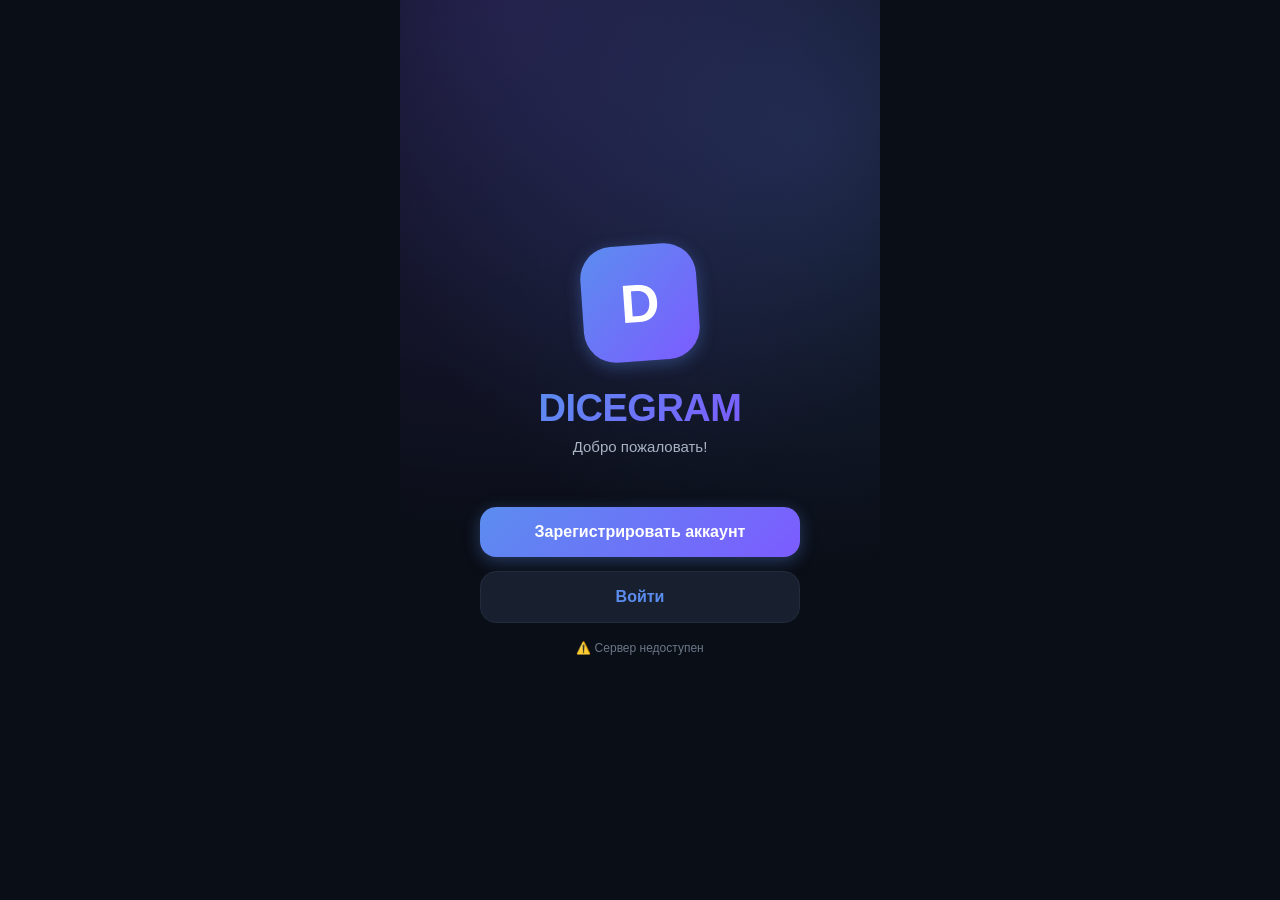
==== index.html @ f5a7e9bf "Add files via upload" ====
<!DOCTYPE html>
<html lang="ru">
<head>
<meta charset="UTF-8">
<meta name="viewport" content="width=device-width, initial-scale=1.0, maximum-scale=1.0, user-scalable=no">
<title>DICEGRAM</title>
<script src="https://telegram.org/js/telegram-web-app.js"></script>
<style>
/* ===== ВСЕ СТИЛИ ===== */
:root[data-theme="dark"] {
  --bg: #0a0e17;
  --bg2: #131a26;
  --bg3: #1a2332;
  --surface: #182030;
  --surface-hover: #202a3c;
  --accent: #5b8def;
  --accent2: #7c5cff;
  --accent-grad: linear-gradient(135deg, #5b8def 0%, #7c5cff 100%);
  --accent-grad-soft: linear-gradient(135deg, rgba(91,141,239,.18), rgba(124,92,255,.18));
  --text: #eef2f8;
  --text-dim: #a8b3c4;
  --muted: #6b7788;
  --border: #212c3d;
  --bubble-in: #1c2536;
  --bubble-out-grad: linear-gradient(135deg, #3a5faa 0%, #5b3aa8 100%);
  --danger: #ff5470;
  --success: #2fd97f;
  --gold: #ffcb47;
  --radius-lg: 22px;
  --radius-md: 16px;
  --radius-sm: 12px;
  --shadow-soft: 0 8px 30px rgba(0,0,0,.35);
  --shadow-pop: 0 4px 16px rgba(91,141,239,.35);
  --badge-bg: #ff5470;
  --nav-icon-active: #5b8def;
  --nav-icon-inactive: #6b7788;
  --wallet-green: #2fd97f;
  --premium-gold: #ffd700;
  --premium-purple: #8b5cf6;
  --premium-pink: #ec4899;
  --premium-cyan: #06b6d4;
  --gift-shadow: 0 4px 20px rgba(255,203,71,0.15);
}
:root[data-theme="light"] {
  --bg: #f5f7fa;
  --bg2: #ffffff;
  --bg3: #eef1f8;
  --surface: #ffffff;
  --surface-hover: #f0f2f6;
  --accent: #2f80ed;
  --accent2: #8b5cf6;
  --accent-grad: linear-gradient(135deg, #2f80ed 0%, #8b5cf6 100%);
  --accent-grad-soft: linear-gradient(135deg, rgba(47,128,237,.1), rgba(139,92,246,.1));
  --text: #1f2937;
  --text-dim: #4b5563;
  --muted: #9ca3af;
  --border: #e5e7eb;
  --bubble-in: #eef2f8;
  --bubble-out-grad: linear-gradient(135deg, #2f80ed 0%, #8b5cf6 100%);
  --danger: #ef4444;
  --success: #22c55e;
  --gold: #f59e0b;
  --radius-lg: 22px;
  --radius-md: 16px;
  --radius-sm: 12px;
  --shadow-soft: 0 8px 30px rgba(0,0,0,.06);
  --shadow-pop: 0 4px 16px rgba(47,128,237,.25);
  --badge-bg: #ef4444;
  --nav-icon-active: #2f80ed;
  --nav-icon-inactive: #9ca3af;
  --wallet-green: #22c55e;
  --premium-gold: #f59e0b;
  --premium-purple: #8b5cf6;
  --premium-pink: #ec4899;
  --premium-cyan: #06b6d4;
  --gift-shadow: 0 4px 20px rgba(245,158,11,0.15);
}
* { box-sizing: border-box; margin: 0; padding: 0; -webkit-tap-highlight-color: transparent; }
html, body {
  height: 100%;
  background: var(--bg);
  color: var(--text);
  font-family: -apple-system, BlinkMacSystemFont, "SF Pro Display", "Segoe UI", Roboto, Arial, sans-serif;
  overflow: hidden;
  transition: background .25s ease, color .25s ease;
}
#app {
  position: relative; height: 100vh; width: 100vw; max-width: 480px; margin: 0 auto;
  background: var(--bg); display: flex; flex-direction: column;
}
.screen {
  position: absolute; inset: 0;
  display: flex; flex-direction: column;
  opacity: 0; pointer-events: none;
  transform: translateX(24px) scale(.99);
  transition: opacity .3s cubic-bezier(.4,0,.2,1), transform .3s cubic-bezier(.4,0,.2,1);
}
.screen.active { opacity: 1; pointer-events: auto; transform: translateX(0) scale(1); }
#loadingScreen { justify-content: center; align-items: center; background: var(--bg); z-index: 999; }
.spinner {
  width: 42px; height: 42px; border-radius: 50%;
  border: 3px solid var(--border); border-top-color: var(--accent);
  animation: spin .8s linear infinite;
}
@keyframes spin { to { transform: rotate(360deg); } }
#welcome {
  justify-content: center; align-items: center; text-align: center;
  background:
    radial-gradient(circle at 20% 0%, rgba(124,92,255,.20), transparent 55%),
    radial-gradient(circle at 85% 15%, rgba(91,141,239,.20), transparent 50%),
    var(--bg);
  padding: 32px;
}
.logo-circle {
  width: 116px; height: 116px; border-radius: 32px;
  background: var(--accent-grad);
  display: flex; align-items: center; justify-content: center;
  font-size: 54px; font-weight: 800; color: white;
  box-shadow: var(--shadow-pop);
  margin-bottom: 26px;
  transform: rotate(-4deg);
}
.brand {
  font-size: 38px; font-weight: 800; letter-spacing: -.5px;
  background: var(--accent-grad);
  -webkit-background-clip: text; background-clip: text; color: transparent;
  margin-bottom: 8px;
}
.tagline { color: var(--text-dim); font-size: 15px; margin-bottom: 52px; font-weight: 500; }
.btn {
  width: 100%; padding: 16px; border-radius: var(--radius-md); border: none;
  font-size: 16px; font-weight: 700; cursor: pointer;
  transition: transform .12s ease, opacity .2s ease, box-shadow .2s ease;
}
.btn:active { transform: scale(.96); }
.btn-primary { background: var(--accent-grad); color: #fff; box-shadow: var(--shadow-pop); }
.btn-secondary { background: var(--surface); color: var(--accent); border: 1.5px solid var(--border); }
.btn-danger { background: rgba(255,84,112,.12); color: var(--danger); border: 1.5px solid rgba(255,84,112,.3); }
.btn-success { background: var(--wallet-green); color: #fff; }
.btn-gold { background: linear-gradient(135deg, #ffd700, #f59e0b); color: #1a1a2e; box-shadow: 0 4px 24px rgba(255,215,0,0.3); }
.btn-row { display: flex; flex-direction: column; gap: 14px; width: 100%; max-width: 320px; }
.btn:disabled { opacity: .35; cursor: not-allowed; box-shadow: none; }
.auth-screen { padding: 28px 24px; justify-content: flex-start; background: var(--bg); }
.auth-header { margin-top: 20px; margin-bottom: 32px; }
.auth-title { font-size: 25px; font-weight: 800; margin-bottom: 6px; letter-spacing: -.3px; }
.auth-sub { color: var(--text-dim); font-size: 14px; }
.field {
  background: var(--surface); border: 1.5px solid var(--border); border-radius: var(--radius-sm);
  padding: 15px 16px; font-size: 16px; color: var(--text);
  width: 100%; margin-bottom: 12px; outline: none;
  transition: border-color .2s ease, box-shadow .2s ease;
}
.field:focus { border-color: var(--accent); box-shadow: 0 0 0 4px var(--accent-grad-soft); }
.field::placeholder { color: var(--muted); }
.hint { font-size: 13px; margin-top: -4px; margin-bottom: 16px; min-height: 18px; font-weight: 500; }
.hint.ok { color: var(--success); }
.hint.err { color: var(--danger); }
.hint.muted { color: var(--muted); }
.spacer { flex: 1; }
.back-btn {
  align-self: flex-start; color: var(--accent); background: var(--surface); border: none;
  font-size: 15px; margin-bottom: 8px; cursor: pointer; padding: 8px 14px; border-radius: 12px; font-weight: 600;
  display: flex; align-items: center; gap: 6px;
}
.back-btn svg { width: 20px; height: 20px; }
#success { justify-content: center; align-items: center; text-align: center; padding: 32px; }
.check-circle {
  width: 92px; height: 92px; border-radius: 50%;
  background: radial-gradient(circle, rgba(47,217,127,.18), rgba(47,217,127,.05));
  display: flex; align-items: center; justify-content: center; margin-bottom: 24px;
  font-size: 44px; color: var(--success);
  box-shadow: 0 0 0 8px rgba(47,217,127,.06);
}
.phone-card {
  background: var(--surface); border: 1.5px solid var(--border); border-radius: var(--radius-lg);
  padding: 22px; margin: 20px 0 28px; width: 100%; max-width: 320px;
  box-shadow: var(--shadow-soft);
}
.phone-num { font-size: 27px; font-weight: 800; background: var(--accent-grad); -webkit-background-clip: text; background-clip: text; color: transparent; letter-spacing: .5px; }
.phone-label { font-size: 13px; color: var(--muted); margin-bottom: 8px; font-weight: 600; text-transform: uppercase; letter-spacing: .5px; }
.security-note { font-size: 13px; color: var(--text-dim); line-height: 1.6; margin-bottom: 28px; max-width: 320px; }
#mainApp { display: none; flex-direction: column; height: 100%; background: var(--bg); }
#mainApp.active { display: flex; }
.tab-content { flex: 1; overflow-y: auto; display: none; flex-direction: column; -webkit-overflow-scrolling: touch; }
.tab-content.active { display: flex; }
.tab-content::-webkit-scrollbar { display: none; }
.top-bar {
  padding: 18px 20px; font-size: 22px; font-weight: 800; letter-spacing: -.3px;
  border-bottom: 1px solid var(--border); background: var(--bg2);
  display: flex; align-items: center; justify-content: space-between;
  backdrop-filter: blur(10px);
  flex-shrink: 0;
}
.top-bar .back-btn { margin-bottom: 0; padding: 6px 12px; }
.chat-list-item {
  display: flex; align-items: center; gap: 13px; padding: 13px 18px;
  cursor: pointer; transition: background .15s ease; position: relative;
  animation: chatAppear 0.3s cubic-bezier(0.34, 1.56, 0.64, 1);
}
@keyframes chatAppear {
  from { opacity: 0; transform: translateX(-20px); }
  to { opacity: 1; transform: translateX(0); }
}
.chat-list-item:active { background: var(--surface-hover); }
.avatar {
  width: 52px; height: 52px; border-radius: 17px; flex-shrink: 0;
  display: flex; align-items: center; justify-content: center;
  font-weight: 700; font-size: 19px; color: white;
  background: var(--accent-grad);
  overflow: hidden; position: relative;
}
.avatar img { width: 100%; height: 100%; object-fit: cover; }
.avatar.support { background: linear-gradient(135deg, #2fd97f, #2f9de0); }
.avatar.system-bot { background: linear-gradient(135deg, #6b7788, #3a4456); }
.avatar.group { background: linear-gradient(135deg, #7c5cff, #5b8def); }
.avatar.owner-avatar {
  border: 3px solid var(--gold);
  box-shadow: 0 0 20px rgba(255,203,71,0.4), inset 0 0 20px rgba(255,203,71,0.1);
  animation: ownerGlow 2s ease-in-out infinite;
}
@keyframes ownerGlow {
  0%,100% { box-shadow: 0 0 20px rgba(255,203,71,0.4), inset 0 0 20px rgba(255,203,71,0.1); }
  50% { box-shadow: 0 0 40px rgba(255,203,71,0.6), inset 0 0 30px rgba(255,203,71,0.2); }
}
.avatar-online-dot {
  position: absolute; bottom: -2px; right: -2px; width: 15px; height: 15px; border-radius: 50%;
  background: var(--success); border: 3px solid var(--bg2);
}
.avatar-premium-border {
  position: relative;
}
.avatar-premium-border::after {
  content: '';
  position: absolute;
  inset: -4px;
  border-radius: 50%;
  padding: 3px;
  background: conic-gradient(from 0deg, #ffd700, #ff6b6b, #8b5cf6, #06b6d4, #ffd700);
  -webkit-mask: linear-gradient(#fff 0 0) content-box, linear-gradient(#fff 0 0);
  mask: linear-gradient(#fff 0 0) content-box, linear-gradient(#fff 0 0);
  -webkit-mask-composite: xor;
  mask-composite: exclude;
  animation: premiumBorderSpin 3s linear infinite;
}
@keyframes premiumBorderSpin {
  0% { --gradient-angle: 0deg; }
  100% { --gradient-angle: 360deg; }
}
.avatar-premium-border.gold::after { background: conic-gradient(from 0deg, #ffd700, #f59e0b, #ffd700); }
.avatar-premium-border.cyan::after { background: conic-gradient(from 0deg, #06b6d4, #3b82f6, #06b6d4); }
.avatar-premium-border.pink::after { background: conic-gradient(from 0deg, #ec4899, #db2777, #ec4899); }
.avatar-premium-border.purple::after { background: conic-gradient(from 0deg, #8b5cf6, #7c3aed, #8b5cf6); }
.avatar-premium-border.white::after { background: conic-gradient(from 0deg, #fff, #e5e7eb, #fff); }
.avatar-premium-border.rainbow::after { background: conic-gradient(from 0deg, #ffd700, #ff6b6b, #8b5cf6, #06b6d4, #ffd700); }

.chat-item-body { flex: 1; min-width: 0; }
.chat-item-name { font-weight: 700; font-size: 15.5px; display: flex; align-items: center; gap: 4px; flex-wrap: wrap; }
.chat-item-last { color: var(--text-dim); font-size: 13.5px; white-space: nowrap; overflow: hidden; text-overflow: ellipsis; margin-top: 2px; }
.chat-item-time { color: var(--muted); font-size: 12px; font-weight: 500; flex-shrink: 0; }
.verified-badge {
  color: #fff; font-size: 10.5px; display: inline-flex; align-items: center; justify-content: center;
  width: 16px; height: 16px; border-radius: 50%; background: var(--accent-grad); flex-shrink:0;
  box-shadow: 0 0 0 2px var(--bg2);
}
.banned-badge { color: var(--danger); font-size: 10.5px; font-weight: 800; background: rgba(255,84,112,.12); padding: 2px 7px; border-radius: 7px; letter-spacing: .3px; }
.group-badge { color: var(--accent2); font-size: 10.5px; font-weight: 800; background: rgba(124,92,255,.12); padding: 2px 7px; border-radius: 7px; letter-spacing: .3px; }
.nft-badge {
  color: var(--gold); font-size: 10.5px; font-weight: 800;
  background: linear-gradient(135deg, rgba(255,203,71,.15), rgba(255,203,71,.05));
  padding: 2px 8px; border-radius: 7px; letter-spacing: .3px;
  border: 1px solid rgba(255,203,71,.2);
}
.premium-badge {
  display: inline-flex;
  align-items: center;
  gap: 2px;
  font-size: 10.5px;
  font-weight: 700;
  padding: 1px 8px 1px 5px;
  border-radius: 10px;
  background: linear-gradient(135deg, var(--premium-gold), #f59e0b);
  color: #1a1a2e;
  animation: premiumBadgePulse 2s ease-in-out infinite;
  box-shadow: 0 2px 12px rgba(255,215,0,0.3);
}
@keyframes premiumBadgePulse {
  0%,100% { transform: scale(1); }
  50% { transform: scale(1.05); }
}
.premium-badge svg { width: 12px; height: 12px; }
.unread-badge {
  background: var(--badge-bg);
  color: #fff;
  font-size: 11px;
  font-weight: 700;
  min-width: 20px;
  height: 20px;
  padding: 0 6px;
  border-radius: 10px;
  display: flex;
  align-items: center;
  justify-content: center;
  margin-left: 6px;
  flex-shrink: 0;
  box-shadow: 0 2px 6px rgba(255,84,112,.3);
  animation: badgePop 0.3s cubic-bezier(0.34, 1.56, 0.64, 1);
}
@keyframes badgePop {
  0% { transform: scale(0); }
  100% { transform: scale(1); }
}
.nickname-gold { color: var(--premium-gold) !important; }
.nickname-cyan { color: var(--premium-cyan) !important; }
.nickname-pink { color: var(--premium-pink) !important; }
.nickname-purple { color: var(--premium-purple) !important; }
.nickname-red { color: #ef4444 !important; }
.nickname-white { color: #fff !important; }
.nickname-gradient { 
  background: linear-gradient(135deg, var(--premium-gold), #ff6b6b, var(--premium-purple));
  -webkit-background-clip: text;
  background-clip: text;
  color: transparent;
  font-weight: 700;
}
.rainbow-text {
  background: linear-gradient(90deg, #ff6b6b, #ffd93d, #6bcb77, #4d96ff, #9b59b6, #ff6b6b);
  background-size: 300% 100%;
  -webkit-background-clip: text;
  background-clip: text;
  color: transparent;
  animation: rainbowMove 3s linear infinite;
}
@keyframes rainbowMove {
  0% { background-position: 0% 50%; }
  100% { background-position: 300% 50%; }
}
#chatView { position: absolute; inset: 0; background: var(--bg); display: none; flex-direction: column; z-index: 10; }
#chatView.active { display: flex; }
.chat-header {
  display: flex; align-items: center; gap: 12px; padding: 14px 16px;
  background: var(--bg2); border-bottom: 1px solid var(--border); cursor: pointer;
  flex-shrink: 0;
}
.chat-header-name { font-weight: 700; font-size: 16px; display:flex; align-items:center; gap:5px; flex-wrap: wrap; }
.chat-header-status { font-size: 12.5px; color: var(--text-dim); margin-top: 1px; }
.chat-header-status.online { color: var(--success); font-weight: 600; }
.chat-header-status.typing { color: var(--accent); font-weight: 600; }
.messages { flex: 1; overflow-y: auto; padding: 18px 14px; display: flex; flex-direction: column; gap: 3px;
  background:
    radial-gradient(circle at 15% 8%, var(--accent-grad-soft), transparent 40%),
    var(--bg);
}
.bubble-row { display: flex; margin: 3px 0; flex-direction: column; }
.bubble-row.out { align-items: flex-end; }
.bubble-wrap {
  display: flex;
  flex-direction: column;
  max-width: 85%;
}
.bubble-row.out .bubble-wrap { align-items: flex-end; }
.bubble {
  padding: 10px 14px; border-radius: var(--radius-md); font-size: 15px; line-height: 1.42;
  white-space: pre-wrap; word-break: break-word; box-shadow: 0 1px 2px rgba(0,0,0,.06);
  cursor: default;
  position: relative;
}
.bubble.in { background: var(--bubble-in); border-bottom-left-radius: 5px; color: var(--text); }
.bubble.out { background: var(--bubble-out-grad); color: #fff; border-bottom-right-radius: 5px; }
.bubble.system {
  background: var(--accent-grad-soft); color: var(--text); border-radius: var(--radius-md);
  max-width: 92%; font-size: 13.5px; align-self: center; border: 1px solid var(--border);
}
.bubble.nft-system {
  background: linear-gradient(135deg, rgba(255,203,71,.15), rgba(255,203,71,.05));
  border: 2px solid var(--gold);
  max-width: 92%;
  font-size: 13.5px;
  align-self: center;
  text-align: center;
  padding: 12px 16px;
}
.bubble.nft-system .nft-icon { font-size: 28px; display: block; margin-bottom: 6px; }
.bubble.nft-system .nft-name { color: var(--gold); font-weight: 800; font-size: 16px; }
.bubble.nft-system .nft-price { color: var(--success); font-weight: 700; }
.bubble.nft-system .nft-from { color: var(--text-dim); font-size: 12px; margin-top: 4px; }
.bubble-time {
  font-size: 10.5px; opacity: .65; margin-top: 4px; display: flex; align-items: center; gap: 4px;
  justify-content: flex-end;
}
.bubble img.attachment { max-width: 100%; border-radius: 12px; display: block; margin-bottom: 6px; }
.mention-link { color: #8fb8ff; font-weight: 700; cursor: pointer; text-decoration: underline; text-decoration-color: rgba(143,184,255,.4); }
.bubble.out .mention-link { color: #eaf1ff; text-decoration-color: rgba(234,241,255,.5); }
.check-mark { font-size: 12px; opacity: 0.6; }
.check-mark.sent { opacity: 0.6; }
.check-mark.delivered { opacity: 0.8; }
.check-mark.read { opacity: 1; color: var(--accent); }
.reactions-row {
  display: flex;
  gap: 4px;
  margin-top: 4px;
  flex-wrap: wrap;
}
.reaction-bubble {
  background: rgba(255, 255, 255, 0.04);
  border: 1px solid rgba(255, 255, 255, 0.06);
  border-radius: 14px;
  padding: 2px 10px 2px 8px;
  display: inline-flex;
  align-items: center;
  gap: 4px;
  cursor: pointer;
  transition: all 0.2s ease;
  user-select: none;
}
.reaction-bubble:active { transform: scale(0.92); }
.reaction-bubble .reaction-emoji { font-size: 16px; }
.reaction-bubble .reaction-count {
  font-size: 11px;
  color: rgba(255, 255, 255, 0.5);
  font-weight: 600;
}
.reaction-bubble.my-reaction {
  border-color: rgba(91, 141, 239, 0.4);
  background: rgba(91, 141, 239, 0.1);
}
.reaction-bubble.my-reaction .reaction-count {
  color: #5b8def;
}
.reply-preview {
  background: var(--surface);
  padding: 6px 12px;
  border-left: 3px solid var(--accent);
  border-radius: 4px;
  margin-bottom: 4px;
  font-size: 13px;
  color: var(--text-dim);
  cursor: pointer;
}
.reply-preview .rp-name { font-weight: 700; color: var(--text); }
.reply-preview .rp-text { white-space: nowrap; overflow: hidden; text-overflow: ellipsis; }
#imagePreviewBar { display: none; padding: 10px 14px; background: var(--bg2); align-items: center; gap: 10px; border-top: 1px solid var(--border); }
#imagePreviewBar img { width: 52px; height: 52px; object-fit: cover; border-radius: 12px; }
#imagePreviewBar .cancel-preview { color: var(--danger); background: rgba(255,84,112,.12); border: none; font-size: 18px; cursor: pointer; margin-left: auto; width:32px;height:32px;border-radius:10px; }
.input-bar { display: flex; gap: 8px; padding: 10px 12px; background: var(--bg2); border-top: 1px solid var(--border); align-items: center; flex-shrink: 0; }
.input-bar input {
  flex: 1; background: var(--surface); border: 1.5px solid var(--border); border-radius: 24px;
  padding: 13px 18px; color: var(--text); font-size: 15px; outline: none;
}
.input-bar input:focus { border-color: var(--accent); }
.send-btn, .attach-btn {
  width: 46px; height: 46px; border-radius: 50%; 
  border: none; font-size: 18px; cursor: pointer; flex-shrink: 0;
  display: flex; align-items: center; justify-content: center;
  user-select: none; -webkit-user-select: none; touch-action: none;
}
.send-btn {
  background: var(--accent-grad); color: #fff; box-shadow: var(--shadow-pop);
}
.attach-btn { 
  background: var(--surface); border: 1.5px solid var(--border); color: var(--accent); box-shadow: none; 
}
.bottom-nav {
  display: flex;
  background: var(--bg2);
  border-top: 1px solid var(--border);
  padding: 8px 4px max(8px, env(safe-area-inset-bottom));
  position: relative;
  z-index: 5;
  flex-shrink: 0;
}
.nav-item {
  flex: 1;
  display: flex;
  flex-direction: column;
  align-items: center;
  gap: 2px;
  cursor: pointer;
  padding: 6px 0;
  border-radius: 12px;
  transition: all 0.2s ease;
  position: relative;
  -webkit-tap-highlight-color: transparent;
}
.nav-item:active { transform: scale(0.92); }
.nav-icon-wrap {
  position: relative;
  display: flex;
  align-items: center;
  justify-content: center;
  width: 32px;
  height: 32px;
}
.nav-icon-svg {
  width: 26px;
  height: 26px;
  transition: all 0.25s cubic-bezier(0.34, 1.56, 0.64, 1);
}
.nav-item.active .nav-icon-svg { transform: scale(1.08); }
.nav-item .nav-icon-svg { color: var(--nav-icon-inactive); }
.nav-item.active .nav-icon-svg { color: var(--nav-icon-active); }
.nav-item .nav-icon-svg .fill-path { fill: var(--nav-icon-inactive); }
.nav-item.active .nav-icon-svg .fill-path { fill: var(--nav-icon-active); }
.nav-label {
  font-size: 10px;
  font-weight: 600;
  color: var(--nav-icon-inactive);
  transition: color 0.2s ease;
  letter-spacing: 0.2px;
}
.nav-item.active .nav-label { color: var(--nav-icon-active); }
.nav-badge-count {
  position: absolute;
  top: -6px;
  right: -8px;
  min-width: 18px;
  height: 18px;
  padding: 0 5px;
  border-radius: 9px;
  background: var(--badge-bg);
  color: #fff;
  font-size: 10px;
  font-weight: 700;
  display: flex;
  align-items: center;
  justify-content: center;
  border: 2px solid var(--bg2);
  animation: badgePop 0.3s cubic-bezier(0.34, 1.56, 0.64, 1);
}
.profile-header { 
  display: flex; flex-direction: column; align-items: center; padding: 36px 16px 28px; 
  background: 
    radial-gradient(circle at 50% 0%, var(--accent-grad-soft), transparent 60%),
    var(--bg);
  position: relative;
  flex-shrink: 0;
}
.profile-cover {
  position: absolute;
  top: 0;
  left: 0;
  right: 0;
  height: 140px;
  background: var(--accent-grad-soft);
  border-radius: 0 0 30px 30px;
  opacity: 0.3;
  transition: height 0.3s ease;
}
.profile-avatar { 
  width: 104px; height: 104px; font-size: 38px; margin-bottom: 16px; 
  position: relative; border-radius: 30px; box-shadow: var(--shadow-soft); 
  cursor: pointer;
  z-index: 1;
}
.profile-avatar.owner-avatar-profile {
  border: 4px solid var(--gold);
  box-shadow: 0 0 30px rgba(255,203,71,0.5), inset 0 0 30px rgba(255,203,71,0.15);
  animation: ownerGlow 2s ease-in-out infinite;
}
.profile-avatar-hint { font-size: 11.5px; color: var(--muted); margin-top: -8px; margin-bottom: 8px; }
.profile-name { font-size: 21px; font-weight: 800; display: flex; align-items: center; gap: 6px; letter-spacing: -.2px; flex-wrap: wrap; justify-content: center; }
.profile-phone { color: var(--text-dim); font-size: 14px; margin-top: 4px; font-weight: 500; }
.profile-bio { color: var(--text-dim); font-size: 13.5px; margin-top: 8px; text-align: center; max-width: 280px; line-height: 1.4; }
.verified-line {
  color: var(--accent); font-size: 12.5px; margin-top: 10px; display:flex; align-items:center; gap:6px;
  background: var(--accent-grad-soft); padding: 6px 14px; border-radius: 20px; font-weight: 700;
}
.verified-line .vb { width:16px;height:16px;border-radius:50%;background:var(--accent-grad); display:flex;align-items:center;justify-content:center;font-size:10px;color:#fff; }
.banned-line { color: var(--danger); font-size: 13px; margin-top: 10px; font-weight: 700; background: rgba(255,84,112,.1); border-radius: 14px; padding: 8px 16px; }
.owner-line {
  color: var(--gold); font-size: 12.5px; margin-top: 8px; font-weight: 800; letter-spacing: .3px;
  background: linear-gradient(135deg, rgba(255,203,71,.15), rgba(255,203,71,.05)); padding: 6px 16px; border-radius: 20px;
  display:flex; align-items:center; gap:6px;
}
.profile-tabs {
  display: flex;
  background: var(--bg2);
  border-bottom: 1px solid var(--border);
  padding: 0 16px;
  gap: 4px;
  flex-shrink: 0;
  position: relative;
}
.profile-tab {
  padding: 14px 20px;
  font-size: 14px;
  font-weight: 600;
  color: var(--text-dim);
  cursor: pointer;
  border-bottom: 3px solid transparent;
  transition: all 0.3s cubic-bezier(0.34, 1.56, 0.64, 1);
  position: relative;
  display: flex;
  align-items: center;
  gap: 6px;
}
.profile-tab svg {
  width: 18px;
  height: 18px;
  stroke: var(--text-dim);
  transition: stroke 0.3s ease;
}
.profile-tab.active {
  color: var(--accent);
  border-bottom-color: var(--accent);
}
.profile-tab.active svg {
  stroke: var(--accent);
}
.profile-tab:active { transform: scale(0.95); }
.profile-tab-content {
  flex: 1;
  overflow-y: auto;
  padding: 16px;
  display: none;
  flex-direction: column;
  gap: 12px;
  animation: tabFadeIn 0.35s cubic-bezier(0.34, 1.56, 0.64, 1);
}
@keyframes tabFadeIn {
  from { opacity: 0; transform: translateY(8px) scale(0.98); }
  to { opacity: 1; transform: translateY(0) scale(1); }
}
.profile-tab-content.active { display: flex; }
.profile-glass-card {
  background: rgba(255, 255, 255, 0.04);
  backdrop-filter: blur(12px);
  -webkit-backdrop-filter: blur(12px);
  border: 1px solid rgba(255, 255, 255, 0.06);
  border-radius: 16px;
  padding: 14px 18px;
  display: flex;
  align-items: center;
  justify-content: space-between;
  cursor: pointer;
  transition: all 0.25s cubic-bezier(0.34, 1.56, 0.64, 1);
  box-shadow: 0 2px 20px rgba(0, 0, 0, 0.08);
}
.profile-glass-card:active {
  transform: scale(0.97);
  background: rgba(255, 255, 255, 0.08);
}
.profile-glass-card .left {
  display: flex;
  align-items: center;
  gap: 12px;
}
.profile-glass-card .icon-wrap {
  width: 36px;
  height: 36px;
  border-radius: 50%;
  background: var(--accent-grad-soft);
  display: flex;
  align-items: center;
  justify-content: center;
  flex-shrink: 0;
}
.profile-glass-card .icon-wrap svg {
  width: 18px;
  height: 18px;
  stroke: var(--accent);
  stroke-width: 1.8;
}
.profile-glass-card .label {
  font-weight: 600;
  font-size: 15px;
  color: var(--text);
}
.profile-glass-card .value {
  color: var(--text-dim);
  font-size: 14px;
  max-width: 140px;
  overflow: hidden;
  text-overflow: ellipsis;
  white-space: nowrap;
}
.profile-glass-card .arrow {
  color: var(--muted);
  font-size: 18px;
  opacity: 0.3;
}
.gifts-grid {
  display: grid;
  grid-template-columns: repeat(3, 1fr);
  gap: 12px;
}
.gift-item {
  background: var(--surface);
  border-radius: 16px;
  padding: 16px 8px;
  text-align: center;
  cursor: pointer;
  transition: all 0.3s cubic-bezier(0.34, 1.56, 0.64, 1);
  border: 1px solid var(--border);
  position: relative;
  animation: giftAppear 0.4s ease forwards;
  opacity: 0;
  transform: scale(0.9);
}
@keyframes giftAppear {
  to { opacity: 1; transform: scale(1); }
}
.gift-item:active { transform: scale(0.92); }
.gift-item .gift-emoji { font-size: 40px; display: block; margin-bottom: 6px; }
.gift-item .gift-name { font-size: 12px; font-weight: 600; color: var(--text); }
.gift-item .gift-price { font-size: 11px; color: var(--gold); font-weight: 700; }
.gift-item .gift-date { font-size: 10px; color: var(--muted); margin-top: 4px; }
.gift-item .gift-from { font-size: 10px; color: var(--text-dim); margin-top: 2px; }
.gift-item .gift-sell-btn {
  margin-top: 8px;
  padding: 4px 12px;
  border-radius: 8px;
  border: none;
  font-size: 11px;
  font-weight: 600;
  background: var(--danger);
  color: #fff;
  cursor: pointer;
  transition: all 0.2s ease;
}
.gift-item .gift-sell-btn:active { transform: scale(0.92); }
.gift-item .gift-sell-btn:disabled {
  opacity: 0.4;
  cursor: not-allowed;
}
.gift-item .gift-owner-badge {
  position: absolute;
  top: -6px;
  right: -6px;
  background: var(--accent-grad);
  color: #fff;
  font-size: 9px;
  font-weight: 700;
  padding: 2px 8px;
  border-radius: 10px;
  box-shadow: var(--shadow-pop);
}
.gift-item .gift-sold-badge {
  position: absolute;
  inset: 0;
  background: rgba(0,0,0,0.6);
  border-radius: 16px;
  display: flex;
  align-items: center;
  justify-content: center;
  font-size: 14px;
  font-weight: 700;
  color: var(--danger);
  backdrop-filter: blur(2px);
}
.gift-shop-grid {
  display: grid;
  grid-template-columns: repeat(3, 1fr);
  gap: 12px;
}
.gift-shop-item {
  background: var(--surface);
  border-radius: 16px;
  padding: 18px 8px;
  text-align: center;
  cursor: pointer;
  transition: all 0.3s cubic-bezier(0.34, 1.56, 0.64, 1);
  border: 2px solid var(--border);
  position: relative;
  animation: giftAppear 0.4s ease forwards;
  opacity: 0;
  transform: scale(0.9);
}
.gift-shop-item:active { transform: scale(0.92); }
.gift-shop-item .gift-emoji { font-size: 48px; display: block; margin-bottom: 6px; }
.gift-shop-item .gift-name { font-size: 12px; font-weight: 600; color: var(--text); }
.gift-shop-item .gift-price { font-size: 13px; color: var(--gold); font-weight: 700; }
.gift-shop-item.selected {
  border-color: var(--accent);
  box-shadow: var(--shadow-pop);
}
.gift-shop-item .gift-check {
  position: absolute;
  top: 6px;
  right: 6px;
  width: 24px;
  height: 24px;
  border-radius: 50%;
  background: var(--accent-grad);
  color: #fff;
  display: flex;
  align-items: center;
  justify-content: center;
  font-size: 14px;
  opacity: 0;
  transform: scale(0);
  transition: all 0.3s cubic-bezier(0.34, 1.56, 0.64, 1);
}
.gift-shop-item.selected .gift-check {
  opacity: 1;
  transform: scale(1);
}
.section-label { 
  font-size: 12px; font-weight: 700; text-transform: uppercase; 
  letter-spacing: .6px; color: var(--muted); padding: 18px 20px 8px; 
}
.list-row {
  padding: 16px 20px; border-bottom: 1px solid var(--border); display: flex;
  justify-content: space-between; align-items: center; font-size: 15px; cursor: pointer;
  background: var(--bg2); font-weight: 500; transition: background .15s ease;
}
.list-row:active { background: var(--surface-hover); }
.list-row-left { display: flex; align-items: center; gap: 12px; }
.list-row-icon { width: 34px; height: 34px; border-radius: 11px; display:flex;align-items:center;justify-content:center; font-size:16px; background: var(--accent-grad-soft); }
.list-row-value { color: var(--text-dim); font-size: 14px; display:flex; align-items:center; gap:6px; }
.search-box { padding: 12px 18px; }
.search-box input {
  width: 100%; background: var(--surface); border: 1.5px solid var(--border); border-radius: 22px;
  padding: 12px 18px; color: var(--text); outline: none; font-size: 14.5px;
}
.search-box input:focus { border-color: var(--accent); }
.empty-state { text-align: center; color: var(--muted); padding: 60px 30px; font-size: 14px; line-height: 1.6; }
.fab {
  position: absolute; right: 20px; bottom: max(20px, env(safe-area-inset-bottom));
  width: 58px; height: 58px; border-radius: 20px; background: var(--accent-grad);
  color: #fff; font-size: 26px; border: none; box-shadow: var(--shadow-pop);
  cursor: pointer; display: flex; align-items: center; justify-content: center;
}
.toggle { position: relative; width: 48px; height: 28px; border-radius: 16px; background: var(--border); cursor: pointer; transition: background .2s ease; flex-shrink:0; }
.toggle.on { background: var(--accent-grad); }
.toggle-knob { position: absolute; top: 3px; left: 3px; width: 22px; height: 22px; border-radius: 50%; background: #fff; transition: transform .2s ease; box-shadow: 0 1px 3px rgba(0,0,0,.3); }
.toggle.on .toggle-knob { transform: translateX(20px); }
.segmented { display: flex; background: var(--surface); border-radius: 14px; padding: 4px; gap: 4px; margin: 0 20px 16px; }
.segmented-option { flex: 1; text-align: center; padding: 10px; border-radius: 10px; font-size: 13.5px; font-weight: 700; cursor: pointer; color: var(--text-dim); transition: all .2s ease; }
.segmented-option.active { background: var(--accent-grad); color: #fff; box-shadow: var(--shadow-pop); }
.tz-option {
  display: flex; justify-content: space-between; align-items: center; padding: 14px 16px;
  border-radius: 14px; background: var(--surface); border: 1.5px solid var(--border); margin-bottom: 10px; cursor: pointer;
}
.tz-option.active { border-color: var(--accent); background: var(--accent-grad-soft); }
.tz-option-label { font-weight: 700; font-size: 15px; }
.tz-option-time { font-size: 13px; color: var(--text-dim); margin-top: 2px; }
.tz-option-check { color: var(--accent); font-size: 18px; opacity: 0; }
.tz-option.active .tz-option-check { opacity: 1; }
.modal-overlay {
  position: absolute; inset: 0; background: rgba(5,8,14,.6); z-index: 50; backdrop-filter: blur(3px);
  display: none; align-items: flex-end; justify-content: center;
}
.modal-overlay.active { display: flex; }
.modal-sheet {
  background: var(--bg2); width: 100%; max-width: 480px; border-radius: 26px 26px 0 0;
  padding: 12px 20px max(24px, env(safe-area-inset-bottom));
  max-height: 85vh; overflow-y: auto; box-shadow: 0 -10px 40px rgba(0,0,0,.3);
  animation: slideUp 0.3s cubic-bezier(0.34, 1.56, 0.64, 1);
}
@keyframes slideUp {
  from { transform: translateY(30px); opacity: 0; }
  to { transform: translateY(0); opacity: 1; }
}
.modal-handle { width: 40px; height: 4px; border-radius: 3px; background: var(--border); margin: 0 auto 16px; }
.modal-title { font-size: 19px; font-weight: 800; margin-bottom: 18px; letter-spacing: -.3px; display: flex; align-items: center; gap: 10px; }
.modal-title svg { width: 24px; height: 24px; flex-shrink: 0; color: var(--accent); }
.modal-close { float: right; background: var(--surface); border:none; color: var(--text-dim); font-size: 18px; cursor: pointer; width:32px;height:32px;border-radius:10px; }
.char-counter { font-size: 12px; color: var(--muted); text-align: right; margin-top: -8px; margin-bottom: 14px; }
#avatarCropModal .modal-sheet { text-align: center; }
.avatar-crop-preview {
  width: 220px; height: 220px; border-radius: 50%; margin: 12px auto 20px; overflow: hidden;
  border: 4px solid var(--accent); box-shadow: var(--shadow-pop); background: var(--surface);
  display: flex; align-items: center; justify-content: center;
}
.avatar-crop-preview img { width: 100%; height: 100%; object-fit: cover; }
#userProfileView { 
  position: absolute; inset: 0; background: var(--bg); display: none; flex-direction: column; z-index: 20; 
}
#userProfileView.active { display: flex; }
.up-header { display:flex; align-items:center; gap:12px; padding:14px 16px; background: var(--bg2); border-bottom: 1px solid var(--border); flex-shrink:0; }
.bot-notice {
  margin: 18px 20px 0; padding: 14px 16px; border-radius: var(--radius-md);
  background: var(--accent-grad-soft); border: 1px solid var(--border);
  font-size: 13px; color: var(--text-dim); line-height: 1.5; text-align: left;
  display: flex; gap: 10px; align-items: flex-start;
}
.bot-notice .bi { font-size: 18px; flex-shrink: 0; }
#toast {
  position: absolute; bottom: 100px; left: 50%; transform: translateX(-50%) translateY(10px);
  background: var(--surface); color: var(--text); padding: 12px 20px; border-radius: var(--radius-sm);
  font-size: 14px; font-weight: 600; z-index: 200; opacity: 0; transition: opacity .3s ease, transform .3s ease;
  pointer-events: none; max-width: 85%; text-align: center; box-shadow: var(--shadow-soft); border: 1px solid var(--border);
}
#toast.show { opacity: 1; transform: translateX(-50%) translateY(0); }
.group-member-item {
  display: flex; align-items: center; gap: 12px; padding: 12px 16px;
  border-bottom: 1px solid var(--border);
}
.group-member-item .avatar { width: 36px; height: 36px; border-radius: 12px; font-size: 14px; }
.group-member-name { flex: 1; font-weight: 600; font-size: 14px; }
.group-member-role { font-size: 11px; color: var(--muted); font-weight: 600; }
.group-member-role.admin { color: var(--accent); }
.group-member-role.owner { color: var(--gold); }
.group-member-action { color: var(--accent); font-size: 13px; cursor: pointer; padding: 4px 10px; border-radius: 8px; background: var(--surface-hover); }
.add-member-input {
  display: flex; gap: 8px; padding: 12px 16px;
}
.add-member-input input { flex: 1; }
.context-menu { display: none; }
.context-menu.active { display: block; }
.settings-container {
  padding: 16px 20px 32px;
  background: var(--bg);
  flex: 1;
  overflow-y: auto;
}
.settings-section-title {
  font-size: 13px;
  font-weight: 700;
  text-transform: uppercase;
  letter-spacing: 0.8px;
  color: var(--muted);
  padding: 10px 4px 12px 4px;
}
.settings-grid {
  display: flex;
  flex-direction: column;
  gap: 12px;
  margin-bottom: 20px;
}
.settings-card {
  background: var(--surface);
  border-radius: 20px;
  padding: 12px 16px;
  display: flex;
  align-items: center;
  gap: 14px;
  cursor: pointer;
  transition: transform 0.15s cubic-bezier(0.34, 1.56, 0.64, 1),
              box-shadow 0.2s ease,
              background 0.2s ease;
  box-shadow: 0 4px 16px rgba(0, 0, 0, 0.04), 0 1px 4px rgba(0, 0, 0, 0.02);
  border: 1px solid transparent;
  position: relative;
  min-height: 60px;
}
.settings-card:active { transform: scale(0.97); }
.settings-card.card-ai {
  border: 1.5px solid rgba(6, 182, 212, 0.25);
  box-shadow: 0 4px 24px rgba(6, 182, 212, 0.08), 0 0 40px rgba(6, 182, 212, 0.04);
  background: linear-gradient(135deg, var(--surface), rgba(6, 182, 212, 0.04));
}
.settings-card.card-gift {
  border: 1.5px solid rgba(255, 215, 0, 0.2);
  box-shadow: var(--gift-shadow);
  background: linear-gradient(135deg, var(--surface), rgba(255, 215, 0, 0.04));
}
.settings-icon {
  width: 46px;
  height: 46px;
  min-width: 46px;
  border-radius: 50%;
  display: flex;
  align-items: center;
  justify-content: center;
  font-size: 20px;
  font-weight: 400;
  color: #fff;
  flex-shrink: 0;
  box-shadow: 0 2px 8px rgba(0, 0, 0, 0.08);
  transition: transform 0.2s ease;
}
.settings-card:active .settings-icon { transform: scale(0.92); }
.settings-icon svg { width: 24px; height: 24px; }
.settings-card-content { flex: 1; min-width: 0; }
.settings-card-title { font-size: 16px; font-weight: 600; color: var(--text); letter-spacing: -0.2px; line-height: 1.3; }
.settings-card-sub { font-size: 12.5px; color: var(--muted); font-weight: 500; margin-top: 1px; }
.settings-card-right { display: flex; align-items: center; gap: 8px; flex-shrink: 0; margin-left: auto; }
.settings-chevron { color: var(--muted); font-size: 16px; opacity: 0.5; font-weight: 300; }
.settings-badge {
  font-size: 11px; font-weight: 700; padding: 3px 10px; border-radius: 12px;
  background: var(--accent-grad); color: #fff; letter-spacing: 0.3px;
  box-shadow: 0 2px 8px rgba(47, 128, 237, 0.25);
}
.settings-badge.gold { background: linear-gradient(135deg, #f59e0b, #d97706); box-shadow: 0 2px 8px rgba(245, 158, 11, 0.3); }
.settings-badge.green { background: linear-gradient(135deg, #22c55e, #16a34a); box-shadow: 0 2px 8px rgba(34, 197, 94, 0.25); }
.settings-balance { font-size: 14px; font-weight: 700; color: var(--gold); letter-spacing: -0.2px; }
.sub-settings-page {
  position: absolute;
  inset: 0;
  background: var(--bg);
  display: none;
  flex-direction: column;
  z-index: 30;
}
.sub-settings-page.active { display: flex; }
.sub-settings-content {
  flex: 1;
  overflow-y: auto;
  padding: 16px 20px 32px;
}
.sub-settings-item {
  display: flex;
  align-items: center;
  justify-content: space-between;
  padding: 14px 16px;
  background: var(--surface);
  border-radius: 14px;
  border: 1px solid var(--border);
  margin-bottom: 10px;
  cursor: pointer;
  transition: all 0.2s ease;
}
.sub-settings-item:active { transform: scale(0.97); }
.sub-settings-item .left { display: flex; align-items: center; gap: 12px; }
.sub-settings-item .left svg { width: 22px; height: 22px; color: var(--accent); flex-shrink: 0; }
.sub-settings-item .label { font-weight: 600; font-size: 15px; }
.sub-settings-item .value { color: var(--text-dim); font-size: 14px; }
.wallet-balance-card {
  background: var(--surface);
  border-radius: 20px;
  padding: 24px;
  text-align: center;
  border: 1px solid var(--border);
  margin-bottom: 20px;
}
.wallet-balance-card .amount {
  font-size: 42px;
  font-weight: 800;
  color: var(--gold);
  letter-spacing: -1px;
}
.wallet-balance-card .currency {
  font-size: 16px;
  color: var(--text-dim);
}
.wallet-balance-card .sub {
  font-size: 13px;
  color: var(--muted);
  margin-top: 4px;
}
.transaction-item {
  display: flex;
  align-items: center;
  justify-content: space-between;
  padding: 10px 0;
  border-bottom: 1px solid var(--border);
}
.transaction-item .info { display: flex; flex-direction: column; gap: 2px; }
.transaction-item .info .name { font-weight: 600; font-size: 14px; }
.transaction-item .info .date { font-size: 12px; color: var(--muted); }
.transaction-item .amount.positive { color: var(--success); font-weight: 700; }
.transaction-item .amount.negative { color: var(--danger); font-weight: 700; }
.ai-chat-messages {
  flex: 1;
  overflow-y: auto;
  padding: 16px;
  display: flex;
  flex-direction: column;
  gap: 8px;
}
.ai-chat-message {
  max-width: 85%;
  padding: 10px 14px;
  border-radius: var(--radius-md);
  font-size: 15px;
  line-height: 1.5;
}
.ai-chat-message.user {
  align-self: flex-end;
  background: var(--accent-grad);
  color: #fff;
}
.ai-chat-message.assistant {
  align-self: flex-start;
  background: var(--bubble-in);
  color: var(--text);
}
.ai-chat-message .time { font-size: 10px; opacity: 0.5; margin-top: 4px; display: block; }
.ai-chat-input-bar {
  display: flex;
  gap: 8px;
  padding: 10px 12px;
  background: var(--bg2);
  border-top: 1px solid var(--border);
  flex-shrink: 0;
}
.ai-chat-input-bar input {
  flex: 1;
  background: var(--surface);
  border: 1.5px solid var(--border);
  border-radius: 24px;
  padding: 12px 18px;
  color: var(--text);
  font-size: 15px;
  outline: none;
}
.ai-chat-input-bar input:focus { border-color: var(--accent); }
.ai-chat-input-bar .send-btn {
  width: 46px;
  height: 46px;
  border-radius: 50%;
  background: var(--accent-grad);
  color: #fff;
  border: none;
  font-size: 18px;
  cursor: pointer;
  display: flex;
  align-items: center;
  justify-content: center;
  flex-shrink: 0;
}
.premium-page {
  position: absolute;
  inset: 0;
  background: linear-gradient(145deg, #0a0e17 0%, #1a0a2e 50%, #0a0e17 100%);
  display: none;
  flex-direction: column;
  z-index: 40;
  overflow-y: auto;
}
.premium-page.active { display: flex; }
.premium-backdrop {
  position: absolute;
  inset: 0;
  background: 
    radial-gradient(circle at 20% 20%, rgba(139,92,246,0.15), transparent 50%),
    radial-gradient(circle at 80% 80%, rgba(6,182,212,0.1), transparent 50%),
    radial-gradient(circle at 50% 50%, rgba(236,72,153,0.05), transparent 70%);
  pointer-events: none;
}
.premium-header {
  padding: 24px 20px 16px;
  display: flex;
  align-items: center;
  justify-content: space-between;
  position: relative;
  z-index: 1;
}
.premium-header .back-btn {
  background: rgba(255,255,255,0.08);
  border: 1px solid rgba(255,255,255,0.1);
  color: #fff;
}
.premium-header .back-btn svg { stroke: #fff; }
.premium-hero {
  text-align: center;
  padding: 20px 20px 30px;
  position: relative;
  z-index: 1;
}
.premium-hero .crown {
  font-size: 72px;
  display: block;
  animation: premiumFloat 3s ease-in-out infinite;
  filter: drop-shadow(0 0 30px rgba(255,215,0,0.3));
}
@keyframes premiumFloat {
  0%,100% { transform: translateY(0) scale(1); }
  50% { transform: translateY(-10px) scale(1.05); }
}
.premium-hero .title {
  font-size: 32px;
  font-weight: 800;
  background: linear-gradient(135deg, #ffd700 0%, #ff6b6b 40%, #8b5cf6 70%, #06b6d4 100%);
  background-size: 300% 100%;
  -webkit-background-clip: text;
  background-clip: text;
  color: transparent;
  animation: premiumShine 4s linear infinite;
  margin-top: 8px;
}
@keyframes premiumShine {
  0% { background-position: 0% 50%; }
  100% { background-position: 300% 50%; }
}
.premium-hero .subtitle {
  color: rgba(255,255,255,0.6);
  font-size: 14px;
  margin-top: 4px;
}
.premium-features {
  padding: 0 20px 20px;
  position: relative;
  z-index: 1;
  display: flex;
  flex-direction: column;
  gap: 12px;
}
.premium-feature {
  background: rgba(255,255,255,0.06);
  backdrop-filter: blur(10px);
  border: 1px solid rgba(255,255,255,0.08);
  border-radius: 16px;
  padding: 14px 16px;
  display: flex;
  align-items: center;
  gap: 14px;
  transition: all 0.3s ease;
  cursor: default;
}
.premium-feature:hover {
  background: rgba(255,255,255,0.1);
  border-color: rgba(255,255,255,0.15);
  transform: translateX(4px);
}
.premium-feature .icon { font-size: 28px; flex-shrink: 0; }
.premium-feature .info { flex: 1; }
.premium-feature .info .name { font-weight: 700; font-size: 15px; color: #fff; }
.premium-feature .info .desc { font-size: 12.5px; color: rgba(255,255,255,0.5); margin-top: 2px; }
.premium-feature .check { color: var(--premium-gold); font-size: 18px; }
.premium-price {
  padding: 20px;
  text-align: center;
  position: relative;
  z-index: 1;
}
.premium-price .price {
  font-size: 42px;
  font-weight: 800;
  color: #fff;
}
.premium-price .price span {
  font-size: 18px;
  font-weight: 400;
  color: rgba(255,255,255,0.5);
}
.premium-price .period {
  color: rgba(255,255,255,0.4);
  font-size: 13px;
  margin-top: 4px;
}
.btn-premium {
  width: 100%;
  padding: 18px;
  border-radius: 16px;
  border: none;
  font-size: 17px;
  font-weight: 700;
  cursor: pointer;
  background: linear-gradient(135deg, #ffd700, #f59e0b, #ff6b6b);
  background-size: 200% 100%;
  color: #1a1a2e;
  transition: all 0.3s ease;
  box-shadow: 0 4px 30px rgba(255,215,0,0.25);
  animation: premiumBtnShine 3s ease-in-out infinite;
  position: relative;
  overflow: hidden;
}
@keyframes premiumBtnShine {
  0%,100% { background-position: 0% 50%; }
  50% { background-position: 100% 50%; }
}
.btn-premium:active { transform: scale(0.96); }
.btn-premium.active {
  background: rgba(255,255,255,0.1);
  color: #fff;
  box-shadow: none;
  animation: none;
}
.premium-color-picker {
  display: flex;
  gap: 12px;
  padding: 12px 0;
  flex-wrap: wrap;
  justify-content: center;
}
.premium-color-picker .color-option {
  width: 40px;
  height: 40px;
  border-radius: 50%;
  cursor: pointer;
  border: 3px solid transparent;
  transition: all 0.3s ease;
  position: relative;
}
.premium-color-picker .color-option:hover { transform: scale(1.1); }
.premium-color-picker .color-option.active {
  border-color: #fff;
  box-shadow: 0 0 20px rgba(255,255,255,0.2);
  transform: scale(1.1);
}
.premium-color-picker .color-option .check {
  position: absolute;
  inset: 0;
  display: flex;
  align-items: center;
  justify-content: center;
  color: #fff;
  font-size: 16px;
  opacity: 0;
  text-shadow: 0 0 10px rgba(0,0,0,0.5);
}
.premium-color-picker .color-option.active .check { opacity: 1; }
.media-grid {
  display: grid;
  grid-template-columns: repeat(3, 1fr);
  gap: 4px;
}
.media-grid .media-item {
  aspect-ratio: 1;
  border-radius: 8px;
  overflow: hidden;
  background: var(--surface);
  border: 1px solid var(--border);
}
.media-grid .media-item img {
  width: 100%;
  height: 100%;
  object-fit: cover;
  cursor: pointer;
  transition: transform 0.3s ease;
}
.media-grid .media-item img:active { transform: scale(1.05); }
.banned-screen {
  position: absolute;
  inset: 0;
  background: #0a0e17;
  display: none;
  flex-direction: column;
  align-items: center;
  justify-content: center;
  z-index: 100;
  padding: 32px;
  text-align: center;
}
.banned-screen.active {
  display: flex;
}
.banned-icon-wrap {
  width: 96px;
  height: 96px;
  border-radius: 50%;
  background: rgba(255,84,112,0.08);
  display: flex;
  align-items: center;
  justify-content: center;
  margin-bottom: 28px;
  border: 2px solid rgba(255,84,112,0.15);
  animation: bannedPulse 2.5s ease-in-out infinite;
}
@keyframes bannedPulse {
  0%,100% { transform: scale(1); box-shadow: 0 0 20px rgba(255,84,112,0.05); }
  50% { transform: scale(1.04); box-shadow: 0 0 50px rgba(255,84,112,0.12); }
}
.banned-icon-wrap svg {
  width: 44px;
  height: 44px;
  stroke: #ff5470;
  stroke-width: 1.5;
}
.banned-title {
  font-size: 30px;
  font-weight: 800;
  letter-spacing: -0.5px;
  background: linear-gradient(135deg, #ff5470 0%, #ff2d55 100%);
  -webkit-background-clip: text;
  background-clip: text;
  color: transparent;
  margin-bottom: 12px;
}
.banned-text {
  color: rgba(255,255,255,0.6);
  font-size: 15px;
  line-height: 1.7;
  max-width: 320px;
  font-weight: 400;
}
.banned-reason {
  color: rgba(255,255,255,0.9);
  font-size: 14px;
  font-weight: 600;
  background: rgba(255,84,112,0.06);
  padding: 12px 20px;
  border-radius: 12px;
  border: 1px solid rgba(255,84,112,0.1);
  margin: 16px 0 8px;
  max-width: 320px;
}
.banned-duration {
  color: #ff5470;
  font-weight: 700;
  font-size: 14px;
  letter-spacing: 0.3px;
  margin-bottom: 32px;
}
.banned-btn {
  background: rgba(255,255,255,0.04);
  color: rgba(255,255,255,0.8);
  border: 1.5px solid rgba(255,255,255,0.08);
  padding: 16px 40px;
  border-radius: 14px;
  font-size: 16px;
  font-weight: 600;
  cursor: pointer;
  transition: all 0.25s ease;
  min-width: 200px;
  letter-spacing: 0.3px;
}
.banned-btn:active {
  transform: scale(0.96);
  background: rgba(255,255,255,0.08);
  border-color: rgba(255,255,255,0.15);
}
.banned-btn:hover {
  background: rgba(255,255,255,0.06);
}
@media (max-width: 380px) {
  .wallet-balance-card .amount { font-size: 32px; }
  .settings-card { padding: 10px 14px; min-height: 50px; }
  .settings-icon { width: 38px; height: 38px; min-width: 38px; }
  .settings-icon svg { width: 20px; height: 20px; }
  .premium-hero .crown { font-size: 48px; }
  .premium-hero .title { font-size: 26px; }
  .premium-price .price { font-size: 32px; }
  .gifts-grid, .gift-shop-grid { grid-template-columns: repeat(2, 1fr); }
  .banned-title { font-size: 24px; }
  .banned-icon-wrap { width: 76px; height: 76px; }
  .banned-icon-wrap svg { width: 34px; height: 34px; }
}
.context-menu {
  position: fixed;
  background: rgba(18, 26, 40, 0.85);
  backdrop-filter: blur(20px);
  -webkit-backdrop-filter: blur(20px);
  border: 1px solid rgba(255, 255, 255, 0.08);
  border-radius: 20px;
  box-shadow: 0 20px 60px rgba(0, 0, 0, 0.6), 0 0 0 1px rgba(255, 255, 255, 0.05);
  padding: 8px 0;
  z-index: 1000;
  min-width: 220px;
  display: none;
  animation: menuAppear 0.25s cubic-bezier(0.34, 1.56, 0.64, 1);
  transform-origin: bottom center;
}
@keyframes menuAppear {
  from { opacity: 0; transform: scale(0.9) translateY(10px); }
  to { opacity: 1; transform: scale(1) translateY(0); }
}
.context-menu.active { display: block; }
.context-menu-item {
  padding: 12px 18px;
  cursor: pointer;
  font-size: 14px;
  display: flex;
  align-items: center;
  gap: 12px;
  transition: all 0.15s ease;
  color: rgba(255, 255, 255, 0.9);
  font-weight: 500;
  border: none;
  background: transparent;
  width: 100%;
  text-align: left;
  position: relative;
}
.context-menu-item:active {
  background: rgba(255, 255, 255, 0.06);
  transform: scale(0.96);
}
.context-menu-item .menu-icon {
  font-size: 18px;
  width: 28px;
  text-align: center;
  flex-shrink: 0;
}
.context-menu-item .menu-label {
  flex: 1;
}
.context-menu-item .menu-shortcut {
  font-size: 11px;
  color: rgba(255, 255, 255, 0.3);
  font-weight: 400;
  letter-spacing: 0.5px;
}
.context-menu-item.danger { color: #ff5470; }
.context-menu-item.danger .menu-shortcut { color: rgba(255, 84, 112, 0.4); }
.context-menu-divider {
  height: 1px;
  background: rgba(255, 255, 255, 0.06);
  margin: 4px 12px;
}
.sticker-picker {
  display: flex;
  gap: 4px;
  padding: 8px 12px;
  flex-wrap: wrap;
  justify-content: center;
}
.sticker-picker .dice-sticker {
  background: rgba(255, 255, 255, 0.04);
  border: 1px solid rgba(255, 255, 255, 0.06);
  border-radius: 14px;
  padding: 6px 10px;
  min-width: 48px;
  text-align: center;
  cursor: pointer;
  transition: all 0.2s ease;
}
.sticker-picker .dice-sticker:active {
  transform: scale(0.88);
  background: rgba(255, 255, 255, 0.1);
  border-color: rgba(91, 141, 239, 0.3);
}
.sticker-picker .dice-sticker .sticker-icon { font-size: 24px; display: block; }
.sticker-picker .dice-sticker .sticker-label {
  font-size: 7px;
  color: rgba(255, 255, 255, 0.4);
  font-weight: 600;
  display: block;
  margin-top: 1px;
  text-transform: uppercase;
  letter-spacing: 0.3px;
}
* {
  -webkit-touch-callout: none;
  -webkit-user-select: none;
  user-select: none;
}
input, textarea, [contenteditable] {
  -webkit-user-select: text;
  user-select: text;
}
</style>
</head>
<body>
<div id="app">

  <!-- LOADING -->
  <div class="screen active" id="loadingScreen"><div class="spinner"></div></div>

  <!-- WELCOME -->
  <div class="screen" id="welcome">
    <div class="logo-circle">D</div>
    <div class="brand">DICEGRAM</div>
    <div class="tagline">Добро пожаловать!</div>
    <div class="btn-row">
      <button class="btn btn-primary" onclick="goTo('regName')">Зарегистрировать аккаунт</button>
      <button class="btn btn-secondary" onclick="goTo('loginScreen')">Войти</button>
    </div>
    <div id="connStatus" style="margin-top:18px;font-size:12px;color:var(--muted);">Проверка связи с сервером...</div>
  </div>

  <!-- AUTH SCREENS -->
  <div class="screen auth-screen" id="regName">
    <button class="back-btn" onclick="goTo('welcome')">← Назад</button>
    <div class="auth-header">
      <div class="auth-title">Как вас зовут?</div>
      <div class="auth-sub">Напишите ваше имя</div>
    </div>
    <input class="field" id="inputName" placeholder="Имя" maxlength="40">
    <div class="spacer"></div>
    <button class="btn btn-primary" id="btnNameNext" onclick="stepNameNext()" disabled>Далее</button>
  </div>

  <div class="screen auth-screen" id="regUsername">
    <button class="back-btn" onclick="goTo('regName')">← Назад</button>
    <div class="auth-header">
      <div class="auth-title">Придумайте юзернейм</div>
      <div class="auth-sub">Только латиница, цифры и _, от 3 до 20 символов</div>
    </div>
    <input class="field" id="inputUsername" placeholder="username" maxlength="20" autocapitalize="off">
    <div class="hint muted" id="usernameHint"></div>
    <div class="spacer"></div>
    <button class="btn btn-primary" id="btnUserNext" onclick="stepUsernameNext()" disabled>Далее</button>
  </div>

  <div class="screen auth-screen" id="regPassword">
    <button class="back-btn" onclick="goTo('regUsername')">← Назад</button>
    <div class="auth-header">
      <div class="auth-title">Придумайте пароль</div>
      <div class="auth-sub">Не менее 6 символов</div>
    </div>
    <input class="field" type="password" id="inputPassword" placeholder="Пароль">
    <input class="field" type="password" id="inputPassword2" placeholder="Подтвердите пароль">
    <div class="hint err" id="passwordHint"></div>
    <div class="spacer"></div>
    <button class="btn btn-primary" id="btnPassNext" onclick="stepPasswordNext()">Далее</button>
  </div>

  <div class="screen" id="success">
    <div class="check-circle">✓</div>
    <div class="auth-title" id="successTitle">Вы успешно зарегистрировали аккаунт</div>
    <div class="phone-card">
      <div class="phone-label">Ваш личный номер в DICEGRAM</div>
      <div class="phone-num" id="phoneDisplay">+777 00-00-00</div>
    </div>
    <div class="security-note" id="successNote"></div>
    <div class="btn-row">
      <button class="btn btn-primary" onclick="finishRegistration()">Продолжить</button>
    </div>
  </div>

  <div class="screen auth-screen" id="loginScreen">
    <button class="back-btn" onclick="goTo('welcome')">← Назад</button>
    <div class="auth-header">
      <div class="auth-title">Вход в DICEGRAM</div>
      <div class="auth-sub">Введите номер и пароль</div>
    </div>
    <input class="field" id="loginPhone" placeholder="+777 xx-xx-xx">
    <input class="field" type="password" id="loginPassword" placeholder="Пароль">
    <div class="hint err" id="loginHint"></div>
    <div class="spacer"></div>
    <button class="btn btn-primary" onclick="doLogin()">Войти</button>
  </div>

  <!-- BANNED SCREEN -->
  <div class="banned-screen" id="bannedScreen">
    <div class="banned-icon-wrap">
      <svg viewBox="0 0 24 24" fill="none" stroke="currentColor" stroke-linecap="round" stroke-linejoin="round">
        <rect x="3" y="11" width="18" height="11" rx="2" ry="2"/>
        <path d="M7 11V7a5 5 0 0 1 10 0v4"/>
        <circle cx="12" cy="16" r="1.5"/>
      </svg>
    </div>
    <div class="banned-title">ДОСТУП ОГРАНИЧЕН</div>
    <div class="banned-text">Ваш аккаунт в DICEGRAM был заблокирован Создателем мессенджера за нарушение правил платформы.</div>
    <div class="banned-reason">Причина: Нарушение условий пользовательского соглашения</div>
    <div class="banned-duration">Срок блокировки: Навсегда</div>
    <button class="banned-btn" onclick="logoutFromBanned()">Выйти из аккаунта</button>
  </div>

  <!-- MAIN APP -->
  <div id="mainApp">
    <!-- ЧАТЫ -->
    <div class="tab-content active" id="tabChats" style="position:relative;">
      <div class="top-bar"><span>Чаты</span></div>
      <div id="chatListContainer"></div>
      <button class="fab" onclick="openCreateGroupModal()">＋</button>
    </div>

    <!-- КОНТАКТЫ -->
    <div class="tab-content" id="tabContacts" style="position:relative;">
      <div class="top-bar"><span>Контакты</span></div>
      <div class="search-box"><input id="contactSearch" placeholder="Найти по юзернейму" oninput="searchContacts()"></div>
      <div id="contactsResult"><div class="empty-state">Начните вводить юзернейм для поиска,<br>или откройте список контактов</div></div>
      <button class="fab" onclick="openAddContactModal()">＋</button>
    </div>

    <!-- НАСТРОЙКИ -->
    <div class="tab-content" id="tabSettings">
      <div class="top-bar"><span>Настройки</span></div>
      <div class="settings-container">
        <div class="settings-section-title">Аккаунт и безопасность</div>
        <div class="settings-grid">
          <div class="settings-card" onclick="openAccountSecurityPage()">
            <div class="settings-icon" style="background: #2F80ED;">
              <svg viewBox="0 0 24 24" fill="none" stroke="white" stroke-width="2" stroke-linecap="round" stroke-linejoin="round"><path d="M12 2L2 7l10 5 10-5-10-5z"/><path d="M2 17l10 5 10-5"/><path d="M2 12l10 5 10-5"/></svg>
            </div>
            <div class="settings-card-content">
              <div class="settings-card-title">Аккаунт и безопасность</div>
              <div class="settings-card-sub">Пароль, устройства</div>
            </div>
            <div class="settings-card-right"><span class="settings-chevron">›</span></div>
          </div>
        </div>

        <div class="settings-section-title">ИИ и монетизация</div>
        <div class="settings-grid">
          <div class="settings-card card-ai" onclick="openAIChat()">
            <div class="settings-icon" style="background: linear-gradient(135deg, #06B6D4, #3B82F6);">
              <svg viewBox="0 0 24 24" fill="none" stroke="white" stroke-width="2" stroke-linecap="round" stroke-linejoin="round"><path d="M12 2a2 2 0 0 1 2 2c0 .74-.4 1.39-1 1.73V7h1a7 7 0 0 1 7 7h1a1 1 0 0 1 1 1v3a1 1 0 0 1-1 1h-1v1a2 2 0 0 1-2 2H5a2 2 0 0 1-2-2v-1H2a1 1 0 0 1-1-1v-3a1 1 0 0 1 1-1h1a7 7 0 0 1 7-7h1V5.73c-.6-.34-1-.99-1-1.73a2 2 0 0 1 2-2z"/><circle cx="9" cy="15" r="1"/><circle cx="15" cy="15" r="1"/></svg>
            </div>
            <div class="settings-card-content">
              <div class="settings-card-title">Dice AI Ассистент</div>
              <div class="settings-card-sub">Интеллектуальный помощник</div>
            </div>
            <div class="settings-card-right"><span class="settings-badge gold">AI</span><span class="settings-chevron">›</span></div>
          </div>
          <div class="settings-card" onclick="openWalletPage()">
            <div class="settings-icon" style="background: #FBBF24;">
              <svg viewBox="0 0 24 24" fill="none" stroke="white" stroke-width="2" stroke-linecap="round" stroke-linejoin="round"><rect x="1" y="4" width="22" height="16" rx="2"/><path d="M16 10h2a2 2 0 0 1 2 2v0a2 2 0 0 1-2 2h-2"/><circle cx="18" cy="12" r=".5" fill="white"/></svg>
            </div>
            <div class="settings-card-content">
              <div class="settings-card-title">Dice Wallet</div>
              <div class="settings-card-sub">Внутренняя валюта</div>
            </div>
            <div class="settings-card-right"><span class="settings-balance" id="walletBalanceDisplay">0 ❤️</span><span class="settings-chevron">›</span></div>
          </div>
        </div>

        <div class="settings-section-title">Подарки</div>
        <div class="settings-grid">
          <div class="settings-card card-gift" onclick="openGiftShop()">
            <div class="settings-icon" style="background: linear-gradient(135deg, #ffd700, #f59e0b);">
              <svg viewBox="0 0 24 24" fill="none" stroke="white" stroke-width="2" stroke-linecap="round" stroke-linejoin="round"><polyline points="20 12 20 22 4 22 4 12"/><rect x="2" y="7" width="20" height="5" rx="1" ry="1"/><line x1="12" y1="22" x2="12" y2="7"/><path d="M12 7H7.5a2.5 2.5 0 0 1 0-5C11 2 12 7 12 7z"/><path d="M12 7h4.5a2.5 2.5 0 0 0 0-5C13 2 12 7 12 7z"/></svg>
            </div>
            <div class="settings-card-content">
              <div class="settings-card-title">Магазин подарков</div>
              <div class="settings-card-sub">Купите или подарите виртуальный подарок</div>
            </div>
            <div class="settings-card-right"><span class="settings-badge gold">🎁</span><span class="settings-chevron">›</span></div>
          </div>
        </div>

        <div class="settings-section-title">Интерфейс и связь</div>
        <div class="settings-grid">
          <div class="settings-card" onclick="toggleNotifications()">
            <div class="settings-icon" style="background: #EF4444;">
              <svg viewBox="0 0 24 24" fill="none" stroke="white" stroke-width="2" stroke-linecap="round" stroke-linejoin="round"><path d="M18 8A6 6 0 0 0 6 8c0 7-3 9-3 9h18s-3-2-3-9"/><path d="M13.73 21a2 2 0 0 1-3.46 0"/></svg>
            </div>
            <div class="settings-card-content">
              <div class="settings-card-title">Уведомления и звуки</div>
              <div class="settings-card-sub">Системные звуки приложения</div>
            </div>
            <div class="settings-card-right"><div class="toggle on" id="notifToggle"><div class="toggle-knob"></div></div><span class="settings-chevron">›</span></div>
          </div>
          <div class="settings-card" onclick="openInviteFriends()">
            <div class="settings-icon" style="background: #0EA5E9;">
              <svg viewBox="0 0 24 24" fill="none" stroke="white" stroke-width="2" stroke-linecap="round" stroke-linejoin="round"><path d="M17 21v-2a4 4 0 0 0-4-4H5a4 4 0 0 0-4 4v2"/><circle cx="9" cy="7" r="4"/><path d="M23 21v-2a4 4 0 0 0-3-3.87"/><path d="M16 3.13a4 4 0 0 1 0 7.75"/></svg>
            </div>
            <div class="settings-card-content">
              <div class="settings-card-title">Пригласить друзей</div>
              <div class="settings-card-sub">Поделитесь DICEGRAM</div>
            </div>
            <div class="settings-card-right"><span class="settings-chevron">›</span></div>
          </div>
        </div>

        <div class="settings-section-title">Оформление</div>
        <div class="settings-grid">
          <div class="settings-card" onclick="event.stopPropagation()">
            <div class="settings-icon" style="background: var(--accent);">
              <svg viewBox="0 0 24 24" fill="none" stroke="white" stroke-width="2" stroke-linecap="round" stroke-linejoin="round"><circle cx="12" cy="12" r="5"/><path d="M12 1v2"/><path d="M12 21v2"/><path d="M4.22 4.22l1.42 1.42"/><path d="M18.36 18.36l1.42 1.42"/><path d="M1 12h2"/><path d="M21 12h2"/><path d="M4.22 19.78l1.42-1.42"/><path d="M18.36 5.64l1.42-1.42"/></svg>
            </div>
            <div class="settings-card-content"><div class="settings-card-title">Тема</div></div>
            <div class="settings-card-right">
              <div class="segmented" style="margin:0;padding:3px;border-radius:10px;background:var(--bg3);">
                <div class="segmented-option" id="themeOptDark" onclick="setTheme('dark')" style="padding:6px 12px;font-size:12px;">Тёмная</div>
                <div class="segmented-option" id="themeOptLight" onclick="setTheme('light')" style="padding:6px 12px;font-size:12px;">Светлая</div>
              </div>
            </div>
          </div>
        </div>

        <div class="settings-section-title" style="margin-top:4px;">Премиум</div>
        <div class="settings-grid">
          <div class="settings-card" onclick="openPremiumPage()" style="border: 2px solid rgba(255,215,0,0.3); background: linear-gradient(135deg, var(--surface), rgba(255,215,0,0.05));">
            <div class="settings-icon" style="background: linear-gradient(135deg, #ffd700, #f59e0b);">
              <svg viewBox="0 0 24 24" fill="none" stroke="white" stroke-width="2" stroke-linecap="round" stroke-linejoin="round"><path d="M12 2L15.09 8.26L22 9.27L17 14.14L18.18 21.02L12 17.77L5.82 21.02L7 14.14L2 9.27L8.91 8.26L12 2z"/></svg>
            </div>
            <div class="settings-card-content">
              <div class="settings-card-title" style="color: var(--premium-gold);">Dicegram Premium</div>
              <div class="settings-card-sub" id="premiumStatusText">✨ Премиум-возможности</div>
            </div>
            <div class="settings-card-right"><span class="settings-badge gold" id="premiumBadge">⭐</span><span class="settings-chevron">›</span></div>
          </div>
        </div>

        <div class="settings-section-title" style="margin-top:4px;">Аккаунт</div>
        <div class="settings-grid">
          <div class="settings-card" onclick="logout()" style="border-color: rgba(239,68,68,0.2);">
            <div class="settings-icon" style="background: rgba(239,68,68,0.15); color: #EF4444;">
              <svg viewBox="0 0 24 24" fill="none" stroke="currentColor" stroke-width="2" stroke-linecap="round" stroke-linejoin="round"><path d="M9 21H5a2 2 0 0 1-2-2V5a2 2 0 0 1 2-2h4"/><polyline points="16 17 21 12 16 7"/><line x1="21" y1="12" x2="9" y2="12"/></svg>
            </div>
            <div class="settings-card-content">
              <div class="settings-card-title" style="color: #EF4444;">Выйти из аккаунта</div>
            </div>
            <div class="settings-card-right"><span class="settings-chevron" style="color:#EF4444;opacity:0.4;">›</span></div>
          </div>
        </div>
      </div>
    </div>

    <!-- ПРОФИЛЬ -->
    <div class="tab-content" id="tabProfile">
      <div class="top-bar"><span>Профиль</span></div>
      <div style="flex:1;overflow-y:auto;">
        <div class="profile-header" id="profileHeader">
          <div class="profile-cover" id="profileCover"></div>
          <div class="avatar profile-avatar" id="profileAvatarWrap" ondblclick="document.getElementById('avatarFileInput').click()">
            <span id="profileAvatarLetter">?</span>
          </div>
          <div class="profile-avatar-hint">Двойной тап по фото — изменить</div>
          <input type="file" id="avatarFileInput" accept="image/*" style="display:none" onchange="onAvatarFileSelected(event)">
          <div class="profile-name" id="profileNameDisplay">—</div>
          <div class="profile-phone" id="profilePhoneDisplay">—</div>
          <div class="profile-bio" id="profileBioDisplay"></div>
          <div id="profilePremiumBadge" style="display:none;margin-top:6px;"><span class="premium-badge">⭐ PREMIUM</span></div>
          <div class="verified-line" id="profileVerifiedLine" style="display:none;"><span class="vb">✓</span> <span>Верифицирован DICEGRAM</span></div>
          <div class="owner-line" id="profileOwnerLine" style="display:none;">★ Создатель DICEGRAM</div>
          <div id="profileNftBadge" style="display:none;margin-top:6px;"><span class="nft-badge">🏆 NFT</span></div>
        </div>
        <div class="profile-tabs">
          <div class="profile-tab active" data-tab="profileInfo" onclick="switchProfileTab('profileInfo')"><svg viewBox="0 0 24 24" fill="none" stroke="currentColor" stroke-width="2" stroke-linecap="round" stroke-linejoin="round"><path d="M20 21v-2a4 4 0 0 0-4-4H8a4 4 0 0 0-4 4v2"/><circle cx="12" cy="7" r="4"/></svg> Инфо</div>
          <div class="profile-tab" data-tab="profileGifts" onclick="switchProfileTab('profileGifts')"><svg viewBox="0 0 24 24" fill="none" stroke="currentColor" stroke-width="2" stroke-linecap="round" stroke-linejoin="round"><polyline points="20 12 20 22 4 22 4 12"/><rect x="2" y="7" width="20" height="5" rx="1" ry="1"/><line x1="12" y1="22" x2="12" y2="7"/><path d="M12 7H7.5a2.5 2.5 0 0 1 0-5C11 2 12 7 12 7z"/><path d="M12 7h4.5a2.5 2.5 0 0 0 0-5C13 2 12 7 12 7z"/></svg> Подарки</div>
          <div class="profile-tab" data-tab="profileMedia" onclick="switchProfileTab('profileMedia')"><svg viewBox="0 0 24 24" fill="none" stroke="currentColor" stroke-width="2" stroke-linecap="round" stroke-linejoin="round"><rect x="3" y="3" width="18" height="18" rx="2" ry="2"/><circle cx="8.5" cy="8.5" r="1.5"/><polyline points="21 15 16 10 5 21"/></svg> Медиа</div>
        </div>
        <div class="profile-tab-content active" id="profileInfo">
          <div class="profile-glass-card" onclick="openEditNameModal()">
            <div class="left"><div class="icon-wrap"><svg viewBox="0 0 24 24" fill="none" stroke="currentColor" stroke-width="2" stroke-linecap="round" stroke-linejoin="round"><path d="M11 4H4a2 2 0 0 0-2 2v14a2 2 0 0 0 2 2h14a2 2 0 0 0 2-2v-7"/><path d="M18.5 2.5a2.121 2.121 0 0 1 3 3L12 15l-4 1 1-4 9.5-9.5z"/></svg></div><span class="label">Имя</span></div>
            <span class="value" id="profileNameRow">—</span><span class="arrow">›</span>
          </div>
          <div class="profile-glass-card" onclick="openEditUsernameModal()">
            <div class="left"><div class="icon-wrap"><svg viewBox="0 0 24 24" fill="none" stroke="currentColor" stroke-width="2" stroke-linecap="round" stroke-linejoin="round"><path d="M16 21v-2a4 4 0 0 0-4-4H5a4 4 0 0 0-4 4v2"/><circle cx="8.5" cy="7" r="4"/><path d="M20 8v6"/><path d="M23 11h-6"/></svg></div><span class="label">Юзернейм</span></div>
            <span class="value" id="profileUsernameDisplay">—</span><span class="arrow">›</span>
          </div>
          <div class="profile-glass-card" onclick="openEditBioModal()">
            <div class="left"><div class="icon-wrap"><svg viewBox="0 0 24 24" fill="none" stroke="currentColor" stroke-width="2" stroke-linecap="round" stroke-linejoin="round"><path d="M14 2H6a2 2 0 0 0-2 2v16a2 2 0 0 0 2 2h12a2 2 0 0 0 2-2V8z"/><polyline points="14 2 14 8 20 8"/><line x1="16" y1="13" x2="8" y2="13"/><line x1="16" y1="17" x2="8" y2="17"/><polyline points="10 9 9 9 8 9"/></svg></div><span class="label">О себе</span></div>
            <span class="value" id="profileBioRow">—</span><span class="arrow">›</span>
          </div>
          <div id="premiumProfileSettings" style="display:none;">
            <div class="section-label" style="margin-top:8px;">✨ Premium настройки</div>
            <div class="profile-glass-card" onclick="openPremiumBorderPicker()">
              <div class="left"><div class="icon-wrap"><svg viewBox="0 0 24 24" fill="none" stroke="currentColor" stroke-width="2" stroke-linecap="round" stroke-linejoin="round"><circle cx="12" cy="12" r="10"/><circle cx="12" cy="12" r="4"/></svg></div><span class="label">Рамка аватара</span></div>
              <span class="value" id="premiumBorderDisplay">Выбрать</span><span class="arrow">›</span>
            </div>
            <div class="profile-glass-card" onclick="openPremiumColorPicker()">
              <div class="left"><div class="icon-wrap"><svg viewBox="0 0 24 24" fill="none" stroke="currentColor" stroke-width="2" stroke-linecap="round" stroke-linejoin="round"><circle cx="12" cy="12" r="5"/><path d="M12 1v2"/><path d="M12 21v2"/><path d="M4.22 4.22l1.42 1.42"/><path d="M18.36 18.36l1.42 1.42"/><path d="M1 12h2"/><path d="M21 12h2"/><path d="M4.22 19.78l1.42-1.42"/><path d="M18.36 5.64l1.42-1.42"/></svg></div><span class="label">Цвет никнейма</span></div>
              <span class="value" id="premiumColorDisplay">Выбрать</span><span class="arrow">›</span>
            </div>
          </div>
        </div>
        <div class="profile-tab-content" id="profileGifts">
          <div id="profileGiftsGrid" class="gifts-grid"></div>
          <div id="profileGiftsEmpty" class="empty-state">У вас пока нет подарков.<br>Загляните в магазин! 🎁</div>
        </div>
        <div class="profile-tab-content" id="profileMedia">
          <div id="profileMediaGrid" class="media-grid"></div>
          <div id="profileMediaEmpty" class="empty-state">Нет фото или видео в чатах</div>
        </div>
      </div>
    </div>

    <!-- BOTTOM NAVIGATION -->
    <div class="bottom-nav">
      <div class="nav-item active" data-tab="tabChats" onclick="switchTab('tabChats')">
        <div class="nav-icon-wrap">
          <svg class="nav-icon-svg" viewBox="0 0 24 24" fill="none"><path class="fill-path" d="M12 2C6.48 2 2 6.04 2 11C2 13.63 3.27 16.01 5.27 17.61L4.07 21.46C3.96 21.82 4.1 22.2 4.4 22.41C4.7 22.62 5.09 22.6 5.37 22.37L8.88 19.82C9.87 20.27 10.92 20.5 12 20.5C17.52 20.5 22 16.46 22 11C22 5.54 17.52 2 12 2Z" fill="currentColor"/><circle cx="8" cy="11" r="1.5" fill="white"/><circle cx="12" cy="11" r="1.5" fill="white"/><circle cx="16" cy="11" r="1.5" fill="white"/></svg>
          <span id="navChatsBadge" class="nav-badge-count" style="display:none;">0</span>
        </div>
        <span class="nav-label">Чаты</span>
      </div>
      <div class="nav-item" data-tab="tabContacts" onclick="switchTab('tabContacts')">
        <div class="nav-icon-wrap">
          <svg class="nav-icon-svg" viewBox="0 0 24 24" fill="none"><path class="fill-path" d="M16 11C17.66 11 19 9.66 19 8C19 6.34 17.66 5 16 5C14.34 5 13 6.34 13 8C13 9.66 14.34 11 16 11ZM8 11C9.66 11 11 9.66 11 8C11 6.34 9.66 5 8 5C6.34 5 5 6.34 5 8C5 9.66 6.34 11 8 11ZM8 13C5.79 13 2 14.07 2 16.08V18H14V16.08C14 14.07 10.21 13 8 13ZM16 13C15.71 13 15.38 13.02 15.03 13.05C15.05 13.06 15.06 13.08 15.07 13.09L15.08 13.12C15.45 13.56 16 14.29 16 15.07V17.18H22V15.07C22 14.29 17.45 13 16 13Z" fill="currentColor"/></svg>
        </div>
        <span class="nav-label">Контакты</span>
      </div>
      <div class="nav-item" data-tab="tabSettings" onclick="switchTab('tabSettings')">
        <div class="nav-icon-wrap">
          <svg class="nav-icon-svg" viewBox="0 0 24 24" fill="none"><path class="fill-path" d="M19.14 12.94C19.18 12.64 19.2 12.33 19.2 12C19.2 11.68 19.18 11.36 19.13 11.06L21.16 9.48C21.34 9.34 21.39 9.07 21.28 8.87L19.36 5.55C19.24 5.33 18.99 5.26 18.77 5.33L16.38 6.29C15.88 5.91 15.35 5.59 14.76 5.35L14.4 2.81C14.36 2.57 14.16 2.4 13.92 2.4H10.08C9.84 2.4 9.65 2.57 9.61 2.81L9.25 5.35C8.66 5.59 8.12 5.92 7.63 6.29L5.24 5.33C5.02 5.25 4.77 5.33 4.65 5.55L2.74 8.87C2.62 9.07 2.66 9.34 2.86 9.48L4.89 11.06C4.84 11.36 4.8 11.68 4.8 12C4.8 12.32 4.82 12.64 4.87 12.94L2.84 14.52C2.66 14.66 2.61 14.93 2.72 15.13L4.64 18.45C4.76 18.67 5.01 18.74 5.23 18.67L7.62 17.71C8.12 18.09 8.65 18.41 9.24 18.65L9.6 21.19C9.65 21.43 9.84 21.6 10.08 21.6H13.92C14.16 21.6 14.36 21.43 14.39 21.19L14.75 18.65C15.34 18.41 15.88 18.09 16.37 17.71L18.76 18.67C18.98 18.75 19.23 18.67 19.35 18.45L21.27 15.13C21.39 14.93 21.34 14.66 21.15 14.52L19.14 12.94ZM12 15.6C10.02 15.6 8.4 13.98 8.4 12C8.4 10.02 10.02 8.4 12 8.4C13.98 8.4 15.6 10.02 15.6 12C15.6 13.98 13.98 15.6 12 15.6Z" fill="currentColor"/></svg>
        </div>
        <span class="nav-label">Настройки</span>
      </div>
      <div class="nav-item" data-tab="tabProfile" onclick="switchTab('tabProfile')">
        <div class="nav-icon-wrap">
          <svg class="nav-icon-svg" viewBox="0 0 24 24" fill="none"><path class="fill-path" d="M12 12C14.21 12 16 10.21 16 8C16 5.79 14.21 4 12 4C9.79 4 8 5.79 8 8C8 10.21 9.79 12 12 12ZM12 14C9.33 14 4 15.34 4 18V20H20V18C20 15.34 14.67 14 12 14Z" fill="currentColor"/></svg>
        </div>
        <span class="nav-label">Профиль</span>
      </div>
    </div>
  </div>

  <!-- CHAT VIEW -->
  <div id="chatView">
    <div class="chat-header" onclick="openChatProfile()">
      <button class="back-btn" style="margin:0;" onclick="event.stopPropagation(); closeChat();">←</button>
      <div class="avatar" id="chatHeaderAvatar" style="width:40px;height:40px;font-size:16px;border-radius:13px;">?</div>
      <div>
        <div class="chat-header-name" id="chatHeaderName">—</div>
        <div class="chat-header-status" id="chatHeaderStatus">не в сети</div>
      </div>
    </div>
    <div class="messages" id="messagesContainer"></div>
    <div id="imagePreviewBar">
      <img id="imagePreviewImg" src="">
      <span style="font-size:13px;color:var(--muted);">Фото готово к отправке</span>
      <button class="cancel-preview" onclick="cancelImagePreview()">✕</button>
    </div>
    <div class="input-bar" id="chatInputBar">
      <button class="attach-btn" onclick="document.getElementById('chatFileInput').click()">📎</button>
      <input type="file" id="chatFileInput" accept="image/*" style="display:none" onchange="onChatImageSelected(event)">
      <input id="messageInput" placeholder="Сообщение" oninput="onTypingInput()" onkeydown="if(event.key==='Enter') sendMessage()">
      <button class="send-btn" id="sendBtn" onclick="sendMessage()">➤</button>
    </div>
  </div>

  <!-- SUB SETTINGS PAGES -->
  <div class="sub-settings-page" id="accountSecurityPage">
    <div class="top-bar">
      <button class="back-btn" onclick="closeSubSettings('accountSecurityPage')"><svg viewBox="0 0 24 24" fill="none" stroke="currentColor" stroke-width="2" stroke-linecap="round" stroke-linejoin="round"><polyline points="15 18 9 12 15 6"/></svg> Назад</button>
      <span>Аккаунт</span>
      <span style="width:60px;"></span>
    </div>
    <div class="sub-settings-content">
      <div class="sub-settings-item" onclick="openChangePasswordModal()">
        <div class="left"><svg viewBox="0 0 24 24" fill="none" stroke="currentColor" stroke-width="2" stroke-linecap="round" stroke-linejoin="round"><rect x="3" y="11" width="18" height="11" rx="2" ry="2"/><path d="M7 11V7a5 5 0 0 1 10 0v4"/></svg><span class="label">Смена пароля</span></div>
        <span class="value">›</span>
      </div>
      <div class="sub-settings-item" onclick="openDevicesPage()">
        <div class="left"><svg viewBox="0 0 24 24" fill="none" stroke="currentColor" stroke-width="2" stroke-linecap="round" stroke-linejoin="round"><rect x="2" y="7" width="20" height="14" rx="2" ry="2"/><line x1="16" y1="21" x2="16" y2="21"/></svg><span class="label">Устройства</span></div>
        <span class="value" id="devicesCount">0 сессий ›</span>
      </div>
    </div>
  </div>

  <div class="sub-settings-page" id="devicesPage">
    <div class="top-bar">
      <button class="back-btn" onclick="closeSubSettings('devicesPage')"><svg viewBox="0 0 24 24" fill="none" stroke="currentColor" stroke-width="2" stroke-linecap="round" stroke-linejoin="round"><polyline points="15 18 9 12 15 6"/></svg> Назад</button>
      <span>Устройства</span>
      <span style="width:60px;"></span>
    </div>
    <div class="sub-settings-content"><div id="devicesList"></div></div>
  </div>

  <div class="sub-settings-page" id="walletPage">
    <div class="top-bar">
      <button class="back-btn" onclick="closeSubSettings('walletPage')"><svg viewBox="0 0 24 24" fill="none" stroke="currentColor" stroke-width="2" stroke-linecap="round" stroke-linejoin="round"><polyline points="15 18 9 12 15 6"/></svg> Назад</button>
      <span>Dice Wallet</span>
      <span style="width:60px;"></span>
    </div>
    <div class="sub-settings-content">
      <div class="wallet-balance-card"><div class="currency">Баланс</div><div class="amount" id="walletBalanceAmount">0</div><div class="currency">❤️ Dice Wallet</div></div>
      <button class="btn btn-primary" onclick="openGiftWalletModal()" style="margin-bottom:20px;">🎁 Подарить Dice Wallet</button>
      <div class="section-label" style="padding:8px 0;">История операций</div>
      <div id="walletTransactions"></div>
    </div>
  </div>

  <div class="sub-settings-page" id="aiChatPage">
    <div class="top-bar">
      <button class="back-btn" onclick="closeSubSettings('aiChatPage')"><svg viewBox="0 0 24 24" fill="none" stroke="currentColor" stroke-width="2" stroke-linecap="round" stroke-linejoin="round"><polyline points="15 18 9 12 15 6"/></svg> Назад</button>
      <span>Dice AI Ассистент</span>
      <span style="width:60px;"></span>
    </div>
    <div class="ai-chat-messages" id="aiChatMessages"><div class="ai-chat-message assistant">Привет! Я Dice AI Ассистент. Чем могу помочь? 🤖<span class="time">сейчас</span></div></div>
    <div class="ai-chat-input-bar"><input id="aiChatInput" placeholder="Спросите что-нибудь..." onkeydown="if(event.key==='Enter') sendAIMessage()"><button class="send-btn" onclick="sendAIMessage()">➤</button></div>
  </div>

  <div class="sub-settings-page" id="inviteFriendsPage">
    <div class="top-bar">
      <button class="back-btn" onclick="closeSubSettings('inviteFriendsPage')"><svg viewBox="0 0 24 24" fill="none" stroke="currentColor" stroke-width="2" stroke-linecap="round" stroke-linejoin="round"><polyline points="15 18 9 12 15 6"/></svg> Назад</button>
      <span>Пригласить друзей</span>
      <span style="width:60px;"></span>
    </div>
    <div class="sub-settings-content" style="text-align:center;padding-top:40px;">
      <div style="font-size:64px;margin-bottom:16px;">👥</div>
      <div class="auth-title" style="font-size:24px;">Поделитесь DICEGRAM</div>
      <div class="auth-sub" style="margin-bottom:30px;">Приглашайте друзей в мессенджер нового поколения</div>
      <div style="background:var(--surface);border-radius:16px;padding:20px;border:1px solid var(--border);margin-bottom:24px;">
        <div style="font-size:13px;color:var(--muted);margin-bottom:8px;">Ваша реферальная ссылка</div>
        <div style="font-size:14px;font-weight:600;color:var(--accent);word-break:break-all;background:var(--bg);padding:12px;border-radius:10px;font-family:monospace;" id="inviteLink">https://dicegram.com/ref/loading...</div>
        <button class="btn btn-primary" onclick="copyInviteLink()" style="margin-top:12px;padding:12px;">📋 Скопировать ссылку</button>
      </div>
      <div style="display:flex;gap:12px;flex-wrap:wrap;justify-content:center;margin-bottom:24px;">
        <button class="btn btn-secondary" onclick="shareVia('telegram')" style="padding:12px 20px;width:auto;flex:1;min-width:70px;">📱 Telegram</button>
        <button class="btn btn-secondary" onclick="shareVia('whatsapp')" style="padding:12px 20px;width:auto;flex:1;min-width:70px;">💬 WhatsApp</button>
        <button class="btn btn-secondary" onclick="shareVia('vk')" style="padding:12px 20px;width:auto;flex:1;min-width:70px;">🌐 VK</button>
      </div>
      <div class="section-label" style="padding:8px 0;">Приглашённые друзья</div>
      <div id="invitedFriendsList"><div class="empty-state">Пока никто не пришёл по вашей ссылке</div></div>
    </div>
  </div>

  <!-- PREMIUM PAGE -->
  <div class="premium-page" id="premiumPage">
    <div class="premium-backdrop"></div>
    <div class="premium-header">
      <button class="back-btn" onclick="closePremiumPage()"><svg viewBox="0 0 24 24" fill="none" stroke="currentColor" stroke-width="2" stroke-linecap="round" stroke-linejoin="round"><polyline points="15 18 9 12 15 6"/></svg> Назад</button>
      <span style="color:rgba(255,255,255,0.6);font-size:14px;font-weight:600;" id="premiumHeaderStatus">⭐ PREMIUM</span>
    </div>
    <div class="premium-hero"><span class="crown">👑</span><div class="title">Dicegram Premium</div><div class="subtitle">Расширьте возможности мессенджера</div></div>
    <div class="premium-features">
      <div class="premium-feature"><span class="icon">🖼️</span><div class="info"><div class="name">Кастомная рамка аватара</div><div class="desc">Выберите цветящуюся рамку для своего профиля</div></div><span class="check">✓</span></div>
      <div class="premium-feature"><span class="icon">⭐</span><div class="info"><div class="name">Эксклюзивный бейдж</div><div class="desc">Анимированный значок премиум в профиле</div></div><span class="check">✓</span></div>
      <div class="premium-feature"><span class="icon">🎨</span><div class="info"><div class="name">Цветной никнейм</div><div class="desc">Изменяйте цвет имени в чатах и группах</div></div><span class="check">✓</span></div>
      <div class="premium-feature"><span class="icon">😎</span><div class="info"><div class="name">Уникальные реакции</div><div class="desc">Анимированные эмодзи-реакции и статусы</div></div><span class="check">✓</span></div>
      <div class="premium-feature"><span class="icon">🌌</span><div class="info"><div class="name">Эксклюзивные темы</div><div class="desc">Космическая, неоновая, киберпанк и другие</div></div><span class="check">✓</span></div>
      <div class="premium-feature"><span class="icon">🚀</span><div class="info"><div class="name">Удвоенные лимиты</div><div class="desc">Больше чатов, групп и файлов без сжатия</div></div><span class="check">✓</span></div>
    </div>
    <div class="premium-price"><div class="price">$4.99 <span>/ месяц</span></div><div class="period">Отмена в любой момент</div><button class="btn-premium" id="premiumBuyBtn" onclick="buyPremium()"><span id="premiumBtnText">✨ Купить подписку</span></button><div style="margin-top:10px;font-size:12px;color:rgba(255,255,255,0.3);"><span id="premiumDaysDisplay">30 дней бесплатно</span></div></div>
  </div>

  <!-- GIFT SHOP MODAL -->
  <div class="modal-overlay" id="giftShopModal">
    <div class="modal-sheet">
      <div class="modal-handle"></div>
      <button class="modal-close" onclick="closeModal('giftShopModal')">✕</button>
      <div class="modal-title" id="giftShopTitle">🎁 Магазин подарков</div>
      <div id="giftShopStep1" style="display:block;">
        <div class="auth-sub" style="margin-bottom:16px;">Кому отправить подарок?</div>
        <input class="field" id="giftRecipientPhone" placeholder="Номер телефона +777 xx-xx-xx">
        <div class="hint err" id="giftRecipientHint"></div>
        <div class="btn-row" style="margin-top:12px;">
          <button class="btn btn-primary" onclick="giftFindRecipient()">Найти получателя</button>
          <button class="btn btn-secondary" onclick="giftBuySelf()">Купить себе</button>
        </div>
      </div>
      <div id="giftShopStep2" style="display:none;">
        <div class="auth-sub" style="margin-bottom:16px;">Выберите подарок для <span id="giftRecipientName"></span></div>
        <div class="gift-shop-grid" id="giftShopGrid"></div>
        <div style="margin-top:16px;display:flex;gap:10px;">
          <button class="btn btn-secondary" onclick="giftBackToStep1()" style="flex:1;">Назад</button>
          <button class="btn btn-primary" id="giftBuyBtn" onclick="giftConfirmPurchase()" disabled style="flex:2;">Оплатить</button>
        </div>
      </div>
    </div>
  </div>

  <!-- COLOR PICKER MODALS -->
  <div class="modal-overlay" id="premiumColorModal">
    <div class="modal-sheet">
      <div class="modal-handle"></div>
      <button class="modal-close" onclick="closeModal('premiumColorModal')">✕</button>
      <div class="modal-title">🎨 Выберите цвет никнейма</div>
      <div class="premium-color-picker" id="colorPickerColors">
        <div class="color-option" style="background:#ffd700;" data-color="gold" onclick="selectNicknameColor('gold')"><span class="check">✓</span></div>
        <div class="color-option" style="background:#06b6d4;" data-color="cyan" onclick="selectNicknameColor('cyan')"><span class="check">✓</span></div>
        <div class="color-option" style="background:#ec4899;" data-color="pink" onclick="selectNicknameColor('pink')"><span class="check">✓</span></div>
        <div class="color-option" style="background:#8b5cf6;" data-color="purple" onclick="selectNicknameColor('purple')"><span class="check">✓</span></div>
        <div class="color-option" style="background:#ef4444;" data-color="red" onclick="selectNicknameColor('red')"><span class="check">✓</span></div>
        <div class="color-option" style="background:linear-gradient(135deg,#ffd700,#ff6b6b,#8b5cf6);" data-color="gradient" onclick="selectNicknameColor('gradient')"><span class="check">✓</span></div>
        <div class="color-option" style="background:#ffffff;border:2px solid var(--border);" data-color="white" onclick="selectNicknameColor('white')"><span class="check" style="color:#000;">✓</span></div>
        <div class="color-option" style="background:transparent;border:2px solid var(--border);" data-color="default" onclick="selectNicknameColor('default')"><span style="font-size:14px;color:var(--text-dim);">✕</span></div>
      </div>
    </div>
  </div>

  <div class="modal-overlay" id="premiumBorderModal">
    <div class="modal-sheet">
      <div class="modal-handle"></div>
      <button class="modal-close" onclick="closeModal('premiumBorderModal')">✕</button>
      <div class="modal-title">🖼️ Выберите рамку аватара</div>
      <div class="premium-color-picker" id="borderPickerColors">
        <div class="color-option" style="background:conic-gradient(from 0deg,#ffd700,#ff6b6b,#8b5cf6,#06b6d4,#ffd700);" data-color="rainbow" onclick="selectBorderColor('rainbow')"><span class="check">✓</span></div>
        <div class="color-option" style="background:#ffd700;" data-color="gold" onclick="selectBorderColor('gold')"><span class="check">✓</span></div>
        <div class="color-option" style="background:#06b6d4;" data-color="cyan" onclick="selectBorderColor('cyan')"><span class="check">✓</span></div>
        <div class="color-option" style="background:#ec4899;" data-color="pink" onclick="selectBorderColor('pink')"><span class="check">✓</span></div>
        <div class="color-option" style="background:#8b5cf6;" data-color="purple" onclick="selectBorderColor('purple')"><span class="check">✓</span></div>
        <div class="color-option" style="background:#ffffff;border:2px solid var(--border);" data-color="white" onclick="selectBorderColor('white')"><span class="check" style="color:#000;">✓</span></div>
        <div class="color-option" style="background:transparent;border:2px solid var(--border);" data-color="none" onclick="selectBorderColor('none')"><span style="font-size:14px;color:var(--text-dim);">✕</span></div>
      </div>
    </div>
  </div>

  <!-- USER PROFILE VIEW -->
  <div id="userProfileView">
    <div class="up-header">
      <button class="back-btn" style="margin:0;" onclick="closeUserProfile()">←</button>
      <span style="font-weight:700;font-size:16px;">Профиль</span>
    </div>
    <div style="flex:1;overflow-y:auto;">
      <div class="profile-header" id="upProfileHeader">
        <div class="profile-cover" id="upCover"></div>
        <div class="avatar profile-avatar" id="upAvatarWrap" style="cursor:default;"><span id="upAvatarLetter">?</span></div>
        <div class="profile-name" id="upName" style="font-size:26px;">—</div>
        <div class="profile-phone" id="upUsername" style="font-size:18px;font-weight:700;color:var(--text);">@—</div>
        <div class="profile-phone" id="upPhone" style="font-size:15px;font-weight:500;">—</div>
        <div class="profile-bio" id="upBio" style="display:none;"></div>
        <div class="profile-phone" id="upStatusLine" style="margin-top:6px;font-size:13px;"></div>
        <div id="upPremiumBadge" style="display:none;margin-top:6px;"><span class="premium-badge">⭐ PREMIUM</span></div>
        <div id="upNftBadge" style="display:none;margin-top:6px;"><span class="nft-badge">🏆 NFT</span></div>
        <div class="verified-line" id="upVerifiedLine" style="display:none;"><span class="vb">✓</span> <span id="upVerifiedText">Верифицирован DICEGRAM</span></div>
        <div class="banned-line" id="upBannedLine" style="display:none;">Этот аккаунт заблокирован</div>
        <div style="display:flex;gap:10px;margin-top:20px;flex-wrap:wrap;justify-content:center;width:100%;max-width:340px;">
          <button class="btn btn-primary" id="upMessageBtn" onclick="messageFromProfile()" style="flex:1;padding:14px 12px;border-radius:14px;font-size:14px;background:var(--accent-grad);border:none;color:#fff;font-weight:700;cursor:pointer;transition:transform .15s ease;">💬 Сообщение</button>
          <button class="btn btn-gold" onclick="giftFromProfile()" style="flex:1;padding:14px 12px;border-radius:14px;font-size:14px;background:linear-gradient(135deg,#ffd700,#f59e0b);border:none;color:#1a1a2e;font-weight:700;cursor:pointer;transition:transform .15s ease;">🎁 Подарок</button>
          <button class="btn btn-danger" onclick="blockUser()" style="flex:1;padding:14px 12px;border-radius:14px;font-size:14px;background:rgba(255,84,112,.12);border:1px solid rgba(255,84,112,.3);color:var(--danger);font-weight:700;cursor:pointer;transition:transform .15s ease;">🚫 Блок</button>
        </div>
      </div>
      <div class="profile-tabs" id="upTabs">
        <div class="profile-tab active" data-tab="upInfo" onclick="switchUpTab('upInfo')">Инфо</div>
        <div class="profile-tab" data-tab="upGifts" onclick="switchUpTab('upGifts')">🎁 Подарки</div>
        <div class="profile-tab" data-tab="upMedia" onclick="switchUpTab('upMedia')">📸 Медиа</div>
      </div>
      <div class="profile-tab-content active" id="upInfo">
        <div class="bot-notice" id="upBotNotice" style="display:none;"><span class="bi">🤖</span><span>Это официальный бот поддержки DICEGRAM.</span></div>
        <div class="profile-glass-card" style="cursor:default;"><div class="left"><div class="icon-wrap"><svg viewBox="0 0 24 24" fill="none" stroke="currentColor" stroke-width="2"><path d="M20 21v-2a4 4 0 0 0-4-4H8a4 4 0 0 0-4 4v2"/><circle cx="12" cy="7" r="4"/></svg></div><span class="label">Имя</span></div><span class="value" id="upInfoName">—</span></div>
        <div class="profile-glass-card" style="cursor:default;"><div class="left"><div class="icon-wrap"><svg viewBox="0 0 24 24" fill="none" stroke="currentColor" stroke-width="2"><path d="M16 21v-2a4 4 0 0 0-4-4H5a4 4 0 0 0-4 4v2"/><circle cx="8.5" cy="7" r="4"/></svg></div><span class="label">Юзернейм</span></div><span class="value" id="upInfoUsername">—</span></div>
        <div class="profile-glass-card" style="cursor:default;"><div class="left"><div class="icon-wrap"><svg viewBox="0 0 24 24" fill="none" stroke="currentColor" stroke-width="2"><path d="M14 2H6a2 2 0 0 0-2 2v16a2 2 0 0 0 2 2h12a2 2 0 0 0 2-2V8z"/><polyline points="14 2 14 8 20 8"/><line x1="16" y1="13" x2="8" y2="13"/><line x1="16" y1="17" x2="8" y2="17"/></svg></div><span class="label">О себе</span></div><span class="value" id="upInfoBio">—</span></div>
      </div>
      <div class="profile-tab-content" id="upGifts"><div id="upGiftsGrid" class="gifts-grid"></div><div id="upGiftsEmpty" class="empty-state">У пользователя пока нет подарков 🎁</div></div>
      <div class="profile-tab-content" id="upMedia"><div id="upMediaGrid" class="media-grid"></div><div id="upMediaEmpty" class="empty-state">Нет медиа в общих чатах</div></div>
    </div>
  </div>

  <!-- GROUP PROFILE -->
  <div id="groupProfileView" style="position:absolute;inset:0;background:var(--bg);display:none;flex-direction:column;z-index:25;">
    <div class="up-header">
      <button class="back-btn" style="margin:0;" onclick="closeGroupProfile()">←</button>
      <span style="font-weight:700;font-size:16px;">Информация о группе</span>
    </div>
    <div class="profile-header">
      <div class="avatar profile-avatar group" id="gpAvatarWrap" style="cursor:pointer;" onclick="document.getElementById('gpAvatarInput').click()"><span id="gpAvatarLetter">Г</span></div>
      <input type="file" id="gpAvatarInput" accept="image/*" style="display:none" onchange="onGroupAvatarSelected(event)">
      <div class="profile-name" id="gpName">—</div>
      <div class="profile-phone" id="gpId">—</div>
      <div class="profile-phone" id="gpOwner">Владелец: —</div>
    </div>
    <div id="gpMembersList" style="flex:1;overflow-y:auto;padding-bottom:20px;"></div>
  </div>

  <!-- КОНТЕКСТНОЕ МЕНЮ -->
  <div class="context-menu" id="contextMenu">
    <div class="sticker-picker" id="reactionPicker">
      <div class="dice-sticker" data-emoji="🔥" onclick="addReaction('🔥')"><span class="sticker-icon">🔥</span><span class="sticker-label">Огонь</span></div>
      <div class="dice-sticker" data-emoji="⚡" onclick="addReaction('⚡')"><span class="sticker-icon">⚡</span><span class="sticker-label">Мощь</span></div>
      <div class="dice-sticker" data-emoji="👑" onclick="addReaction('👑')"><span class="sticker-icon">👑</span><span class="sticker-label">Король</span></div>
      <div class="dice-sticker" data-emoji="💎" onclick="addReaction('💎')"><span class="sticker-icon">💎</span><span class="sticker-label">Алмаз</span></div>
      <div class="dice-sticker" data-emoji="🎯" onclick="addReaction('🎯')"><span class="sticker-icon">🎯</span><span class="sticker-label">Точно</span></div>
      <div class="dice-sticker" data-emoji="🤝" onclick="addReaction('🤝')"><span class="sticker-icon">🤝</span><span class="sticker-label">Договор</span></div>
    </div>
    <div class="context-menu-divider"></div>
    <button class="context-menu-item" onclick="copyMessageText()">
      <span class="menu-icon">📋</span>
      <span class="menu-label">Копировать текст</span>
      <span class="menu-shortcut">Ctrl+C</span>
    </button>
    <button class="context-menu-item" onclick="replyToMessage()">
      <span class="menu-icon">↩️</span>
      <span class="menu-label">Ответить</span>
      <span class="menu-shortcut">Ctrl+R</span>
    </button>
    <button class="context-menu-item" id="editMsgBtn" onclick="editMessage()" style="display:none;">
      <span class="menu-icon">✏️</span>
      <span class="menu-label">Изменить</span>
      <span class="menu-shortcut">Ctrl+E</span>
    </button>
    <button class="context-menu-item danger" id="deleteMsgBtn" onclick="deleteMessage()" style="display:none;">
      <span class="menu-icon">🗑️</span>
      <span class="menu-label" id="deleteMsgText">Удалить у всех</span>
      <span class="menu-shortcut">Del</span>
    </button>
  </div>

  <!-- МОДАЛЬНЫЕ ОКНА -->
  <div class="modal-overlay" id="addContactModal">
    <div class="modal-sheet">
      <div class="modal-handle"></div>
      <button class="modal-close" onclick="closeModal('addContactModal')">✕</button>
      <div class="modal-title">Новый контакт</div>
      <input class="field" id="contactName" placeholder="Имя (обязательно)" maxlength="40">
      <input class="field" id="contactSurname" placeholder="Фамилия (необязательно)" maxlength="40">
      <input class="field" id="contactPhone" placeholder="+777 xx-xx-xx" maxlength="16">
      <div class="hint err" id="addContactHint"></div>
      <button class="btn btn-primary" onclick="submitAddContact()">Создать контакт</button>
    </div>
  </div>

  <div class="modal-overlay" id="createGroupModal">
    <div class="modal-sheet">
      <div class="modal-handle"></div>
      <button class="modal-close" onclick="closeModal('createGroupModal')">✕</button>
      <div class="modal-title">Создать группу</div>
      <input class="field" id="groupNameInput" placeholder="Название группы" maxlength="40">
      <div style="display:flex;align-items:center;gap:12px;margin-bottom:12px;">
        <div class="avatar group" id="groupAvatarPreview" style="width:60px;height:60px;border-radius:16px;font-size:24px;cursor:pointer;" onclick="document.getElementById('groupAvatarFileInput').click()">📷</div>
        <input type="file" id="groupAvatarFileInput" accept="image/*" style="display:none" onchange="onGroupAvatarPreviewSelected(event)">
        <span style="color:var(--text-dim);font-size:13px;">Нажмите на иконку,<br>чтобы добавить фото</span>
      </div>
      <div class="hint err" id="createGroupHint"></div>
      <button class="btn btn-primary" onclick="submitCreateGroup()">Создать</button>
    </div>
  </div>

  <div class="modal-overlay" id="editNameModal">
    <div class="modal-sheet">
      <div class="modal-handle"></div>
      <button class="modal-close" onclick="closeModal('editNameModal')">✕</button>
      <div class="modal-title">Изменить имя</div>
      <input class="field" id="editNameInput" placeholder="Имя" maxlength="40">
      <input class="field" id="editSurnameInput" placeholder="Фамилия (необязательно)" maxlength="40">
      <div class="hint err" id="editNameHint"></div>
      <button class="btn btn-primary" onclick="submitEditName()">Сохранить</button>
    </div>
  </div>

  <div class="modal-overlay" id="editUsernameModal">
    <div class="modal-sheet">
      <div class="modal-handle"></div>
      <button class="modal-close" onclick="closeModal('editUsernameModal')">✕</button>
      <div class="modal-title">Изменить юзернейм</div>
      <input class="field" id="editUsernameInput" placeholder="username" maxlength="20" autocapitalize="off">
      <div class="hint muted" id="editUsernameHint"></div>
      <button class="btn btn-primary" id="editUsernameSaveBtn" onclick="submitEditUsername()">Сохранить</button>
    </div>
  </div>

  <div class="modal-overlay" id="editBioModal">
    <div class="modal-sheet">
      <div class="modal-handle"></div>
      <button class="modal-close" onclick="closeModal('editBioModal')">✕</button>
      <div class="modal-title">О себе</div>
      <input class="field" id="editBioInput" placeholder="Расскажите о себе" maxlength="70" oninput="updateBioCounter()">
      <div class="char-counter" id="bioCounter">0 / 70</div>
      <div class="hint err" id="editBioHint"></div>
      <button class="btn btn-primary" onclick="submitEditBio()">Сохранить</button>
    </div>
  </div>

  <div class="modal-overlay" id="changePasswordModal">
    <div class="modal-sheet">
      <div class="modal-handle"></div>
      <button class="modal-close" onclick="closeModal('changePasswordModal')">✕</button>
      <div class="modal-title">🔑 Смена пароля</div>
      <div id="pwStep1">
        <div class="hint muted" style="margin-top:-8px;">Введите текущий пароль для подтверждения</div>
        <input class="field" type="password" id="pwCurrentInput" placeholder="Текущий пароль">
        <div class="hint err" id="pwStep1Hint"></div>
        <button class="btn btn-primary" onclick="submitCurrentPassword()">Далее</button>
      </div>
      <div id="pwStep2" style="display:none;">
        <div class="hint muted" style="margin-top:-8px;">Придумайте новый пароль, минимум 6 символов</div>
        <input class="field" type="password" id="pwNewInput" placeholder="Новый пароль">
        <input class="field" type="password" id="pwNewInput2" placeholder="Подтвердите новый пароль">
        <div class="hint err" id="pwStep2Hint"></div>
        <button class="btn btn-primary" onclick="submitNewPassword()">Сохранить пароль</button>
      </div>
    </div>
  </div>

  <div class="modal-overlay" id="giftWalletModal">
    <div class="modal-sheet">
      <div class="modal-handle"></div>
      <button class="modal-close" onclick="closeModal('giftWalletModal')">✕</button>
      <div class="modal-title">🎁 Подарить Dice Wallet</div>
      <input class="field" id="giftPhone" placeholder="Номер телефона +777 xx-xx-xx">
      <input class="field" id="giftAmount" placeholder="Количество ❤️" type="number" min="1">
      <div class="hint err" id="giftHint"></div>
      <button class="btn btn-primary" onclick="submitGift()">Отправить подарок</button>
    </div>
  </div>

  <div class="modal-overlay" id="avatarCropModal">
    <div class="modal-sheet">
      <div class="modal-handle"></div>
      <button class="modal-close" onclick="closeModal('avatarCropModal')">✕</button>
      <div class="modal-title" style="text-align:center;">Новое фото профиля</div>
      <div class="avatar-crop-preview"><img id="avatarCropImg" src=""></div>
      <div class="btn-row" style="max-width:100%;">
        <button class="btn btn-primary" onclick="confirmUploadAvatar()">Сохранить фото</button>
        <button class="btn btn-secondary" onclick="closeModal('avatarCropModal')">Отмена</button>
      </div>
    </div>
  </div>

</div>
<div id="toast"></div>

<script>
// ============================================================
// ===================== КОНФИГУРАЦИЯ =====================
// ============================================================
const API_BASE = "https://a48794-5d18.e.jrnm.app";
const WS_BASE = API_BASE.replace("https://", "wss://").replace("http://", "ws://");
const SUPPORT_USERNAME = "dicegram_support";
const OWNER_PHONE = "+777 77-77-77";

const GIFTS = [
  { id: 'heart', emoji: '💝', name: 'Валентинка', price: 15 },
  { id: 'bear', emoji: '🧸', name: 'Плюшевый мишка', price: 15 },
  { id: 'box', emoji: '🎁', name: 'Подарочная коробка', price: 25 },
  { id: 'rose', emoji: '🌹', name: 'Роза', price: 25 },
  { id: 'cake', emoji: '🎂', name: 'Праздничный торт', price: 50 },
  { id: 'bouquet', emoji: '💐', name: 'Букет цветов', price: 50 },
  { id: 'rocket', emoji: '🚀', name: 'Ракета', price: 50 },
  { id: 'cup', emoji: '🏆', name: 'Кубок победителя', price: 100 },
  { id: 'ring', emoji: '💍', name: 'Кольцо с бриллиантом', price: 100 }
];

// ============================================================
// ===================== STATE =====================
// ============================================================
let regData = { name: "", username: "", password: "" };
let session = { 
  token: null, username: null, name: null, phone: null, surname: null, 
  is_owner: false, is_verified: false, bio: "", timezone: "kazakhstan", 
  avatar_url: null, is_premium: false, premium_days: 0,
  premium_nickname_color: "default", premium_avatar_border: "none",
  is_nft: false, nft_username: null,
  is_banned: false
};

let currentChatWith = null;
let currentChatIsGroup = false;
let currentGroupId = null;
let ws = null;
let wsReconnectTimer = null;
let wsPingTimer = null;

let chats = {};
let groups = {};
let presenceMap = {};
let messageReactions = {};
let myReactions = {};
let sentMessages = new Set();
let pendingMessages = {};

let currentMessages = [];
let selectedMsgId = null;
let selectedMsgText = null;
let selectedMsgSender = null;
let selectedMsgElement = null;
let currentReplyTo = null;

let unreadCounts = {};
let totalUnread = 0;
let walletBalance = 0;
let walletTransactions = [];
let pendingImageFile = null;
let pendingAvatarFile = null;
let groupAvatarData = null;
let typingIndicatorTimeout = null;
let notifEnabled = true;
let soundEnabled = true;

// ============================================================
// ===================== UTILITY FUNCTIONS =====================
// ============================================================
function setTheme(theme) {
  document.documentElement.setAttribute('data-theme', theme);
  localStorage.setItem('dicegram_theme', theme);
  document.getElementById('themeOptDark')?.classList.toggle('active', theme === 'dark');
  document.getElementById('themeOptLight')?.classList.toggle('active', theme === 'light');
}

function initTheme() {
  const saved = localStorage.getItem('dicegram_theme') || 'dark';
  setTheme(saved);
}

function goTo(id) {
  document.querySelectorAll('.screen').forEach(s => s.classList.remove('active'));
  document.getElementById(id).classList.add('active');
}

function showToast(msg) {
  const t = document.getElementById('toast');
  t.textContent = msg;
  t.classList.add('show');
  clearTimeout(t._timer);
  t._timer = setTimeout(() => t.classList.remove('show'), 2600);
}

function openModal(id) { 
  document.getElementById(id).classList.add('active'); 
  playSound('click');
}
function closeModal(id) { 
  document.getElementById(id).classList.remove('active'); 
  playSound('click');
}

function escapeHtml(s) {
  return (s || '').replace(/&/g,'&amp;').replace(/</g,'&lt;').replace(/>/g,'&gt;');
}

function genClientMsgId() {
  return 'c_' + Date.now() + '_' + Math.random().toString(36).slice(2, 10);
}

function avatarHtml(nameLetter, avatarUrl, extraClass, forceLetterOnly, isOwner, isPremium, borderColor, isBanned) {
  let classes = extraClass || '';
  if (isOwner) classes += ' owner-avatar';
  if (isPremium && borderColor && borderColor !== 'none') {
    classes += ' avatar-premium-border ' + borderColor;
  }
  if (isBanned) {
    return `<div class="avatar ${classes}" style="filter:grayscale(1);background:#6b7788;">
      <span style="font-size:20px;">🚫</span>
    </div>`;
  }
  if (avatarUrl && !forceLetterOnly) {
    const src = avatarUrl.startsWith('http') ? avatarUrl : `${API_BASE}${avatarUrl}`;
    return `<div class="avatar ${classes}"><img src="${src}"></div>`;
  }
  return `<div class="avatar ${classes}">${nameLetter}</div>`;
}

function formatLastSeen(lastSeenStr) {
  if (!lastSeenStr) return 'был(а) недавно';
  try {
    const d = new Date(lastSeenStr.replace(' UTC', 'Z').replace(' ', 'T'));
    if (isNaN(d.getTime())) return 'был(а) недавно';
    const now = new Date();
    const sameDay = d.toDateString() === now.toDateString();
    const hh = String(d.getHours()).padStart(2,'0');
    const mm = String(d.getMinutes()).padStart(2,'0');
    if (sameDay) return `был(а) в сети сегодня в ${hh}:${mm}`;
    const dd = String(d.getDate()).padStart(2,'0');
    const mo = String(d.getMonth()+1).padStart(2,'0');
    return `был(а) в сети ${dd}.${mo} в ${hh}:${mm}`;
  } catch(e) { return 'был(а) недавно'; }
}

function presenceLabel(username) {
  const p = presenceMap[username];
  if (p && p.online) return 'в сети';
  if (p && p.last_seen) return formatLastSeen(p.last_seen);
  return 'был(а) недавно';
}

function playSound(type) {
  if (!soundEnabled) return;
  try {
    const ctx = new (window.AudioContext || window.webkitAudioContext)();
    const osc = ctx.createOscillator();
    const gain = ctx.createGain();
    osc.connect(gain);
    gain.connect(ctx.destination);
    osc.frequency.value = type === 'click' ? 800 : 600;
    osc.type = 'sine';
    gain.gain.value = 0.1;
    osc.start(ctx.currentTime);
    osc.stop(ctx.currentTime + 0.08);
  } catch(e) {}
}

// ============================================================
// ===================== UNREAD / BADGES =====================
// ============================================================
function getUnreadCount(chatId) { return unreadCounts[chatId] || 0; }

function incrementUnread(chatId) {
  if (!unreadCounts[chatId]) unreadCounts[chatId] = 0;
  unreadCounts[chatId]++;
  totalUnread++;
  renderChatList();
  updateNavBadges();
}

function resetUnread(chatId) {
  if (unreadCounts[chatId]) {
    totalUnread -= unreadCounts[chatId];
    unreadCounts[chatId] = 0;
    renderChatList();
    updateNavBadges();
  }
}

function updateNavBadges() {
  const badge = document.getElementById('navChatsBadge');
  if (totalUnread > 0) {
    badge.style.display = 'flex';
    badge.textContent = totalUnread > 99 ? '99+' : totalUnread;
  } else {
    badge.style.display = 'none';
  }
}

// ============================================================
// ===================== CHAT LIST =====================
// ============================================================
function renderChatList() {
  const container = document.getElementById('chatListContainer');
  const entries = Object.entries(chats).sort((a, b) => {
    return (b[1].lastTime || '').localeCompare(a[1].lastTime || '');
  });
  
  if (entries.length === 0) {
    container.innerHTML = '<div class="empty-state">У вас пока нет чатов.<br>Нажмите ＋, чтобы создать группу</div>';
    return;
  }
  
  container.innerHTML = entries.map(([username, c]) => {
    const isGroup = c.is_group || false;
    const isSystemBot = c.avatar_letter === 'B' || username === SUPPORT_USERNAME;
    const avatarClass = isGroup ? 'group' : (username === SUPPORT_USERNAME ? 'support' : (c.avatar_letter === 'B' ? 'system-bot' : ''));
    const letter = c.avatar_letter || c.name.charAt(0).toUpperCase();
    const groupBadge = isGroup ? ' <span class="group-badge">ГРУППА</span>' : '';
    const isOwner = c.phone === OWNER_PHONE || c.is_owner;
    const unread = getUnreadCount(username);
    const unreadHtml = unread > 0 ? `<span class="unread-badge">${unread > 9 ? '9+' : unread}</span>` : '';
    const isNFT = c.is_nft || false;
    const nftBadge = isNFT ? ' <span class="nft-badge">🏆 NFT</span>' : '';
    const isPremium = c.is_premium || false;
    const premiumBadge = isPremium ? ' <span class="premium-badge">⭐</span>' : '';
    const isBanned = c.is_banned || false;
    
    let nameHtml = escapeHtml(c.name);
    if (isBanned) {
      nameHtml = 'Удалённый аккаунт';
    } else if (isOwner) {
      nameHtml = `<span class="rainbow-text">${nameHtml}</span>`;
    } else if (isPremium && c.premium_nickname_color && c.premium_nickname_color !== 'default') {
      const colorClass = `nickname-${c.premium_nickname_color}`;
      nameHtml = `<span class="${colorClass}">${nameHtml}</span>`;
    }
    
    return `
    <div class="chat-list-item" onclick="openChat('${username}', '${escapeHtml(c.name).replace(/'/g,"\\'")}', ${isGroup})">
      ${avatarHtml(letter, c.avatar_url, avatarClass, isSystemBot, isOwner, isPremium, c.premium_avatar_border, isBanned)}
      <div class="chat-item-body">
        <div class="chat-item-name">${nameHtml}${groupBadge}${nftBadge}${premiumBadge} ${c.is_verified ? '<span class="verified-badge">✓</span>' : ''} ${isBanned ? '<span class="banned-badge">ЗАБЛОКИРОВАН</span>' : ''} ${unreadHtml}</div>
        <div class="chat-item-last">${escapeHtml(c.lastText || '')}</div>
      </div>
      <div class="chat-item-time">${c.lastTime ? (c.lastTime.split(' ')[1]||'').substring(0,5) : ''}</div>
    </div>
  `;
  }).join('');
}

// ============================================================
// ===================== AUTH =====================
// ============================================================
document.getElementById('inputName').addEventListener('input', e => {
  document.getElementById('btnNameNext').disabled = e.target.value.trim().length === 0;
});

function stepNameNext() {
  regData.name = document.getElementById('inputName').value.trim();
  goTo('regUsername');
}

let usernameCheckTimer = null;
document.getElementById('inputUsername').addEventListener('input', e => {
  const val = e.target.value.trim();
  const hint = document.getElementById('usernameHint');
  document.getElementById('btnUserNext').disabled = true;
  if (!val) { hint.textContent = ''; return; }
  hint.textContent = 'Проверяем...';
  hint.className = 'hint muted';
  clearTimeout(usernameCheckTimer);
  usernameCheckTimer = setTimeout(() => checkUsername(val), 400);
});

async function checkUsername(username) {
  const hint = document.getElementById('usernameHint');
  try {
    const res = await fetch(`${API_BASE}/api/check_username`, {
      method: 'POST', headers: { 'Content-Type': 'application/json' },
      body: JSON.stringify({ username })
    });
    const data = await res.json();
    if (data.available) {
      hint.textContent = 'Свободен ✓';
      hint.className = 'hint ok';
      document.getElementById('btnUserNext').disabled = false;
      regData.username = username;
    } else {
      hint.textContent = data.error || 'Занят';
      hint.className = 'hint err';
    }
  } catch (e) {
    hint.textContent = 'Нет связи с сервером';
    hint.className = 'hint err';
  }
}

function stepUsernameNext() { goTo('regPassword'); }

function stepPasswordNext() {
  const p1 = document.getElementById('inputPassword').value;
  const p2 = document.getElementById('inputPassword2').value;
  const hint = document.getElementById('passwordHint');
  if (p1.length < 6) { hint.textContent = 'Пароль должен быть не менее 6 символов'; return; }
  if (p1 !== p2) { hint.textContent = 'Пароли не совпадают'; return; }
  hint.textContent = '';
  regData.password = p1;
  submitRegistration();
}

async function submitRegistration() {
  try {
    const res = await fetch(`${API_BASE}/api/register`, {
      method: 'POST', headers: { 'Content-Type': 'application/json' },
      body: JSON.stringify({
        name: regData.name,
        username: regData.username,
        password: regData.password,
        password2: regData.password,
        device: navigator.userAgent.substring(0, 60)
      })
    });
    const data = await res.json();
    if (!data.ok) {
      document.getElementById('passwordHint').textContent = data.error || 'Ошибка регистрации';
      return;
    }
    session = {
      token: data.token, username: data.username, name: data.name, phone: data.phone,
      is_owner: !!data.is_owner, is_verified: !!data.is_verified, bio: '', timezone: 'kazakhstan', 
      avatar_url: null, surname: null, is_premium: false, premium_days: 0,
      premium_nickname_color: 'default', premium_avatar_border: 'none',
      is_nft: false, nft_username: null, is_banned: false
    };
    document.getElementById('phoneDisplay').textContent = data.phone;
    document.getElementById('successTitle').textContent = data.is_owner
      ? 'Вы успешно стали создателем DICEGRAM'
      : 'Вы успешно зарегистрировали аккаунт';
    const note = document.getElementById('successNote');
    if (data.is_owner) {
      note.innerHTML = 'Чтобы подключить бота-владельца, откройте Telegram-бота DICEGRAM и отправьте команду <b>/claimowner &lt;ваш пароль&gt;</b>';
    } else {
      note.innerHTML = 'Чтобы снова войти в аккаунт после выхода, используйте этот номер и пароль.';
    }
    goTo('success');
  } catch (e) {
    document.getElementById('passwordHint').textContent = 'Нет связи с сервером';
  }
}

function finishRegistration() {
  localStorage.setItem('dicegram_token', session.token);
  localStorage.setItem('dicegram_session_cache', JSON.stringify(session));
  enterApp();
}

async function doLogin() {
  const phone = document.getElementById('loginPhone').value.trim();
  const password = document.getElementById('loginPassword').value;
  const hint = document.getElementById('loginHint');
  try {
    const res = await fetch(`${API_BASE}/api/login`, {
      method: 'POST', headers: { 'Content-Type': 'application/json' },
      body: JSON.stringify({ phone, password, device: navigator.userAgent.substring(0, 60) })
    });
    const data = await res.json();
    if (!data.ok) { 
      hint.textContent = data.error || 'Ошибка входа';
      if (data.banned) {
        showBannedScreen(phone);
      }
      return; 
    }
    if (data.is_banned) {
      showBannedScreen(phone);
      return;
    }
    session = {
      token: data.token, username: data.username, name: data.name, phone: data.phone,
      is_owner: !!data.is_owner, is_verified: !!data.is_verified, bio: '', timezone: 'kazakhstan',
      avatar_url: null, surname: null, is_premium: data.is_premium || false,
      premium_days: data.premium_days || 0,
      premium_nickname_color: data.premium_nickname_color || 'default',
      premium_avatar_border: data.premium_avatar_border || 'none',
      is_nft: data.is_nft || false,
      nft_username: data.nft_username || null,
      is_banned: data.is_banned || false
    };
    localStorage.setItem('dicegram_token', data.token);
    localStorage.setItem('dicegram_session_cache', JSON.stringify(session));
    enterApp();
  } catch (e) {
    hint.textContent = 'Нет связи с сервером';
  }
}

async function logout() {
  try {
    await fetch(`${API_BASE}/api/logout`, {
      method: 'POST', headers: { 'Authorization': `Bearer ${session.token}` }
    });
  } catch(e) {}
  localStorage.removeItem('dicegram_token');
  localStorage.removeItem('dicegram_session_cache');
  if (ws) ws.close();
  location.reload();
}

// ============================================================
// ===================== ENTER APP =====================
// ============================================================
function enterApp() {
  if (session.is_banned) {
    showBannedScreen(session.phone);
    return;
  }
  document.querySelectorAll('.screen').forEach(s => s.classList.remove('active'));
  document.getElementById('mainApp').classList.add('active');
  renderProfileTab();
  connectWebSocket();
  loadChatsList();
  loadContactsList();
  loadGroupsList();
  syncProfileFromServer();
  updateNavBadges();
  updatePremiumUI();
  syncWalletFromServer();
}

async function syncProfileFromServer() {
  try {
    const res = await fetch(`${API_BASE}/api/me`, {
      headers: { 'Authorization': `Bearer ${session.token}` }
    });
    const data = await res.json();
    if (!data.ok) {
      if (data.banned) {
        showBannedScreen(session.phone);
        return;
      }
      return;
    }
    if (data.is_banned) {
      showBannedScreen(data.phone);
      return;
    }
    session.name = data.name;
    session.surname = data.surname || '';
    session.username = data.username;
    session.phone = data.phone;
    session.avatar_url = data.avatar_url || null;
    session.bio = data.bio || '';
    session.timezone = data.timezone || 'kazakhstan';
    session.is_owner = !!data.is_owner;
    session.is_verified = !!data.is_verified;
    session.is_premium = data.is_premium || false;
    session.premium_days = data.premium_days || 0;
    session.premium_nickname_color = data.premium_nickname_color || 'default';
    session.premium_avatar_border = data.premium_avatar_border || 'none';
    session.is_nft = data.is_nft || false;
    session.nft_username = data.nft_username || null;
    session.is_banned = data.is_banned || false;
    localStorage.setItem('dicegram_session_cache', JSON.stringify(session));
    renderProfileTab();
    updatePremiumUI();
  } catch (e) {}
}

function renderProfileTab() {
  const displayName = session.name + (session.surname ? ' ' + session.surname : '');
  const isOwner = session.phone === OWNER_PHONE || session.is_owner;
  const isPremium = session.is_premium || false;
  const isNft = session.is_nft || false;
  const isBanned = session.is_banned || false;
  
  let nameHtml = escapeHtml(displayName);
  if (isOwner) {
    nameHtml = `<span class="rainbow-text">${nameHtml}</span>`;
  } else if (isPremium && session.premium_nickname_color && session.premium_nickname_color !== 'default') {
    const colorClass = `nickname-${session.premium_nickname_color}`;
    nameHtml = `<span class="${colorClass}">${nameHtml}</span>`;
  }
  
  document.getElementById('profileNameDisplay').innerHTML = nameHtml + (session.is_verified ? ' <span class="verified-badge">✓</span>' : '');
  document.getElementById('profilePhoneDisplay').textContent = session.phone;
  document.getElementById('profileNameRow').textContent = displayName;
  document.getElementById('profileUsernameDisplay').textContent = '@' + session.username;
  if (session.nft_username) {
    document.getElementById('profileUsernameDisplay').textContent += ` (NFT: @${session.nft_username})`;
  }
  document.getElementById('profileBioDisplay').textContent = session.bio || 'Привет я использую DICEGRAM';
  document.getElementById('profileBioRow').textContent = session.bio || 'Привет я использую DICEGRAM';
  
  const avatarWrap = document.getElementById('profileAvatarWrap');
  avatarWrap.className = 'avatar profile-avatar';
  if (isPremium && session.premium_avatar_border && session.premium_avatar_border !== 'none') {
    avatarWrap.classList.add('avatar-premium-border', session.premium_avatar_border);
  }
  if (isOwner) avatarWrap.classList.add('owner-avatar-profile');
  
  if (isBanned) {
    avatarWrap.innerHTML = `<img src="data:image/svg+xml,%3Csvg xmlns='http://www.w3.org/2000/svg' viewBox='0 0 100 100'%3E%3Crect fill='%236b7788' width='100' height='100'/%3E%3Ctext x='50' y='58' font-size='36' text-anchor='middle' fill='%23a8b3c4' font-family='Arial'%3E🚫%3C/text%3E%3C/svg%3E" style="filter:grayscale(1);">`;
    document.getElementById('profileNameDisplay').innerHTML = 'Удалённый аккаунт';
  } else if (session.avatar_url) {
    avatarWrap.innerHTML = `<img src="${API_BASE}${session.avatar_url}">`;
  } else {
    avatarWrap.innerHTML = `<span>${session.name.charAt(0).toUpperCase()}</span>`;
  }
  
  document.getElementById('profileVerifiedLine').style.display = session.is_verified ? 'flex' : 'none';
  document.getElementById('profileOwnerLine').style.display = isOwner ? 'flex' : 'none';
  document.getElementById('profilePremiumBadge').style.display = isPremium ? 'block' : 'none';
  document.getElementById('profileNftBadge').style.display = isNft ? 'block' : 'none';
  
  const settings = document.getElementById('premiumProfileSettings');
  if (isPremium && !isBanned) {
    settings.style.display = 'block';
    document.getElementById('premiumBorderDisplay').textContent = session.premium_avatar_border || 'Выбрать цвет ›';
    document.getElementById('premiumColorDisplay').textContent = session.premium_nickname_color || 'Выбрать цвет ›';
  } else {
    settings.style.display = 'none';
  }
  
  renderProfileGifts();
}

function switchTab(tabId) {
  document.querySelectorAll('.tab-content').forEach(t => t.classList.remove('active'));
  document.getElementById(tabId).classList.add('active');
  document.querySelectorAll('.nav-item').forEach(n => n.classList.remove('active'));
  document.querySelector(`.nav-item[data-tab="${tabId}"]`).classList.add('active');
  updateNavBadges();
  playSound('click');
  if (tabId === 'tabProfile') renderProfileGifts();
}

// ============================================================
// ===================== CHATS =====================
// ============================================================
async function loadChatsList() {
  if (!chats[SUPPORT_USERNAME]) {
    chats[SUPPORT_USERNAME] = { 
      name: 'DICEGRAM SUPPORT', lastText: 'Добро пожаловать!', lastTime: '', 
      is_verified: true, avatar_url: '', avatar_letter: 'D',
      is_premium: false, premium_nickname_color: 'default', premium_avatar_border: 'none',
      is_nft: false, is_banned: false
    };
  }
  renderChatList();
  try {
    const res = await fetch(`${API_BASE}/api/chats/list`, {
      headers: { 'Authorization': `Bearer ${session.token}` }
    });
    const data = await res.json();
    if (data.ok) {
      data.chats.forEach(c => {
        if (c.is_banned) return;
        chats[c.username] = {
          name: c.name,
          lastText: c.last_text,
          lastTime: c.last_time,
          avatar_url: c.avatar_url || '',
          avatar_letter: c.avatar_letter || c.name.charAt(0).toUpperCase(),
          is_verified: c.is_verified || false,
          is_owner: c.is_owner || false,
          is_banned: c.is_banned || false,
          is_group: c.is_group || false,
          phone: c.phone || '',
          is_nft: c.is_nft || false,
          is_premium: c.is_premium || false,
          premium_nickname_color: c.premium_nickname_color || 'default',
          premium_avatar_border: c.premium_avatar_border || 'none'
        };
      });
      renderChatList();
    }
  } catch (e) {}
}

async function loadGroupsList() {
  try {
    const res = await fetch(`${API_BASE}/api/groups/list`, {
      headers: { 'Authorization': `Bearer ${session.token}` }
    });
    const data = await res.json();
    if (data.ok) {
      data.groups.forEach(g => {
        groups[g.group_id] = g;
        if (!chats[g.group_id]) {
          chats[g.group_id] = {
            name: g.name,
            lastText: 'Группа создана',
            lastTime: g.created_at,
            avatar_url: g.avatar_url || '',
            avatar_letter: g.name.charAt(0).toUpperCase(),
            is_group: true,
            is_verified: g.verified || false,
            is_banned: false,
            is_nft: false,
            is_premium: false,
            premium_nickname_color: 'default',
            premium_avatar_border: 'none'
          };
        }
      });
      renderChatList();
    }
  } catch(e) {}
}

// ============================================================
// ===================== CONTACTS =====================
// ============================================================
let contactSearchTimer = null;
function searchContacts() {
  clearTimeout(contactSearchTimer);
  const q = document.getElementById('contactSearch').value.trim();
  contactSearchTimer = setTimeout(() => {
    if (!q) { loadContactsList(); return; }
    doSearchContacts(q);
  }, 300);
}

async function doSearchContacts(q) {
  const container = document.getElementById('contactsResult');
  try {
    const res = await fetch(`${API_BASE}/api/contacts/search?q=${encodeURIComponent(q)}`, {
      headers: { 'Authorization': `Bearer ${session.token}` }
    });
    const data = await res.json();
    if (!data.ok || data.results.length === 0) {
      container.innerHTML = '<div class="empty-state">Никого не найдено</div>';
      return;
    }
    container.innerHTML = data.results.filter(u => u.username !== session.username).map(u => {
      const isOwner = u.phone === OWNER_PHONE || u.is_owner;
      const isPremium = u.is_premium || false;
      const isNFT = u.is_nft || false;
      const isBanned = u.is_banned || false;
      const displayName = isBanned ? 'Удалённый аккаунт' : u.name;
      return `
      <div class="chat-list-item" onclick="openChat('${u.username}', '${escapeHtml(displayName).replace(/'/g,"\\'")}')">
        ${avatarHtml(isBanned ? '🚫' : u.name.charAt(0).toUpperCase(), isBanned ? '' : u.avatar_url, '', false, isOwner, isPremium, u.premium_avatar_border, isBanned)}
        <div class="chat-item-body">
          <div class="chat-item-name">${escapeHtml(displayName)} ${u.is_verified ? '<span class="verified-badge">✓</span>' : ''} ${isPremium ? '<span class="premium-badge">⭐</span>' : ''} ${isNFT ? '<span class="nft-badge">🏆 NFT</span>' : ''} ${isBanned ? '<span class="banned-badge">ЗАБЛОКИРОВАН</span>' : ''}</div>
          <div class="chat-item-last">@${u.username}</div>
        </div>
      </div>
    `}).join('');
  } catch (e) {
    container.innerHTML = '<div class="empty-state">Нет связи с сервером</div>';
  }
}

async function loadContactsList() {
  const container = document.getElementById('contactsResult');
  try {
    const res = await fetch(`${API_BASE}/api/contacts/list`, {
      headers: { 'Authorization': `Bearer ${session.token}` }
    });
    const data = await res.json();
    if (!data.ok || !data.contacts.length) {
      container.innerHTML = '<div class="empty-state">У вас пока нет контактов.<br>Нажмите ＋, чтобы добавить.</div>';
      return;
    }
    container.innerHTML = data.contacts.filter(c => {
      if (c.live_user && c.live_user.username === session.username) return false;
      return true;
    }).map(c => {
      const live = c.live_user;
      const displayName = c.contact_name + (c.contact_surname ? ' ' + c.contact_surname : '');
      const uname = live ? live.username : (c.contact_username || '');
      const avatarUrl = live ? live.avatar_url : '';
      const verified = live && live.is_verified;
      const isOwner = live && (live.phone === OWNER_PHONE || live.is_owner);
      const isPremium = live && live.is_premium;
      const isNFT = live && live.is_nft;
      const isBanned = live && live.is_banned;
      const finalName = isBanned ? 'Удалённый аккаунт' : displayName;
      return `
      <div class="chat-list-item" onclick="${uname ? `openChat('${uname}', '${escapeHtml(finalName).replace(/'/g,"\\'")}')` : ''}">
        ${avatarHtml(isBanned ? '🚫' : displayName.charAt(0).toUpperCase(), isBanned ? '' : avatarUrl, '', false, isOwner, isPremium, live?.premium_avatar_border, isBanned)}
        <div class="chat-item-body">
          <div class="chat-item-name">${escapeHtml(finalName)} ${verified ? '<span class="verified-badge">✓</span>' : ''} ${isPremium ? '<span class="premium-badge">⭐</span>' : ''} ${isNFT ? '<span class="nft-badge">🏆 NFT</span>' : ''} ${isBanned ? '<span class="banned-badge">ЗАБЛОКИРОВАН</span>' : ''}</div>
          <div class="chat-item-last">${c.contact_phone}${uname ? ' · @'+uname : ' · не в DICEGRAM'}</div>
        </div>
      </div>`;
    }).join('');
  } catch(e) {
    container.innerHTML = '<div class="empty-state">Нет связи с сервером</div>';
  }
}

function openAddContactModal() {
  document.getElementById('contactName').value = '';
  document.getElementById('contactSurname').value = '';
  document.getElementById('contactPhone').value = '+777 ';
  document.getElementById('addContactHint').textContent = '';
  openModal('addContactModal');
}

async function submitAddContact() {
  const name = document.getElementById('contactName').value.trim();
  const surname = document.getElementById('contactSurname').value.trim();
  const phone = document.getElementById('contactPhone').value.trim();
  const hint = document.getElementById('addContactHint');
  if (!name) { hint.textContent = 'Имя обязательно'; return; }
  if (!phone || phone.replace(/\D/g,'').length < 8) { hint.textContent = 'Введите корректный номер телефона DICEGRAM'; return; }
  const myPhoneDigits = session.phone.replace(/\D/g,'');
  const contactDigits = phone.replace(/\D/g,'');
  if (myPhoneDigits === contactDigits) {
    hint.textContent = 'Нельзя добавить самого себя в контакты';
    return;
  }
  try {
    const res = await fetch(`${API_BASE}/api/contacts/add`, {
      method: 'POST', headers: { 'Content-Type': 'application/json', 'Authorization': `Bearer ${session.token}` },
      body: JSON.stringify({ name, surname, phone })
    });
    const data = await res.json();
    if (!data.ok) { hint.textContent = data.error || 'Не удалось создать контакт'; return; }
    closeModal('addContactModal');
    showToast('Контакт создан');
    loadContactsList();
    playSound('click');
  } catch (e) {
    hint.textContent = 'Нет связи с сервером';
  }
}

// ============================================================
// ===================== GROUPS =====================
// ============================================================
function openCreateGroupModal() {
  document.getElementById('groupNameInput').value = '';
  document.getElementById('groupAvatarPreview').innerHTML = '📷';
  document.getElementById('createGroupHint').textContent = '';
  groupAvatarData = null;
  openModal('createGroupModal');
  playSound('click');
}

function onGroupAvatarPreviewSelected(event) {
  const file = event.target.files[0];
  if (!file) return;
  const reader = new FileReader();
  reader.onload = e => {
    groupAvatarData = e.target.result;
    document.getElementById('groupAvatarPreview').innerHTML = `<img src="${e.target.result}" style="width:100%;height:100%;object-fit:cover;border-radius:16px;">`;
  };
  reader.readAsDataURL(file);
}

async function submitCreateGroup() {
  const name = document.getElementById('groupNameInput').value.trim();
  const hint = document.getElementById('createGroupHint');
  if (!name) { hint.textContent = 'Введите название группы'; return; }
  
  try {
    let avatarUrl = '';
    if (groupAvatarData) {
      const formData = new FormData();
      const blob = await fetch(groupAvatarData).then(r => r.blob());
      formData.append('avatar', blob, 'group_avatar.jpg');
      formData.append('group_id', 'temp');
      const uploadRes = await fetch(`${API_BASE}/api/groups/upload_avatar`, {
        method: 'POST', headers: { 'Authorization': `Bearer ${session.token}` },
        body: formData
      });
      const uploadData = await uploadRes.json();
      if (uploadData.ok) avatarUrl = uploadData.avatar_url;
    }
    
    const res = await fetch(`${API_BASE}/api/groups/create`, {
      method: 'POST', headers: { 'Content-Type': 'application/json', 'Authorization': `Bearer ${session.token}` },
      body: JSON.stringify({ name, avatar_url: avatarUrl })
    });
    const data = await res.json();
    if (!data.ok) { hint.textContent = data.error || 'Ошибка создания'; return; }
    closeModal('createGroupModal');
    showToast('Группа создана!');
    await loadGroupsList();
    await loadChatsList();
    playSound('click');
  } catch(e) {
    hint.textContent = 'Нет связи с сервером';
  }
}

// ============================================================
// ===================== CHAT & MESSAGING =====================
// ============================================================
async function openChat(username, name, isGroup = false) {
  if (!username) return;
  if (!isGroup && username === session.username) {
    showToast('Нельзя открыть чат с самим собой');
    return;
  }
  
  resetUnread(username);
  currentChatWith = username;
  currentChatIsGroup = isGroup;
  currentGroupId = isGroup ? username : null;
  
  if (!chats[username]) {
    addNewChat(username, name, isGroup);
  }
  
  const displayName = name || username;
  const isOwner = chats[username]?.phone === OWNER_PHONE || chats[username]?.is_owner;
  const isPremium = chats[username]?.is_premium || false;
  const isNFT = chats[username]?.is_nft || false;
  const isBanned = chats[username]?.is_banned || false;
  
  let nameHtml = escapeHtml(displayName);
  if (isBanned) {
    nameHtml = 'Удалённый аккаунт';
  } else if (isOwner) {
    nameHtml = `<span class="rainbow-text">${nameHtml}</span>`;
  } else if (isPremium && chats[username]?.premium_nickname_color && chats[username]?.premium_nickname_color !== 'default') {
    const colorClass = `nickname-${chats[username]?.premium_nickname_color}`;
    nameHtml = `<span class="${colorClass}">${nameHtml}</span>`;
  }
  
  document.getElementById('chatHeaderName').innerHTML = nameHtml + (chats[username]?.is_verified ? ' <span class="verified-badge">✓</span>' : '') + (isGroup ? ' <span class="group-badge">ГРУППА</span>' : '') + (isPremium ? ' <span class="premium-badge">⭐</span>' : '') + (isNFT ? ' <span class="nft-badge">🏆 NFT</span>' : '') + (isBanned ? ' <span class="banned-badge">ЗАБЛОКИРОВАН</span>' : '');
  
  const isSystemBot = chats[username]?.avatar_letter === 'B' || username === SUPPORT_USERNAME;
  const avatarClasses = isGroup ? 'group' : (username === SUPPORT_USERNAME ? 'support' : '');
  document.getElementById('chatHeaderAvatar').innerHTML = avatarHtml(
    isBanned ? '🚫' : (chats[username]?.avatar_letter || displayName.charAt(0).toUpperCase()),
    isBanned ? '' : chats[username]?.avatar_url,
    avatarClasses,
    isSystemBot || isBanned,
    isOwner,
    isPremium,
    chats[username]?.premium_avatar_border,
    isBanned
  );
  
  const statusEl = document.getElementById('chatHeaderStatus');
  statusEl.className = 'chat-header-status';
  if (isGroup) {
    statusEl.textContent = 'группа';
  } else if (username === SUPPORT_USERNAME) {
    statusEl.textContent = 'официальный бот поддержки';
  } else if (isBanned) {
    statusEl.textContent = 'аккаунт заблокирован';
    statusEl.className = 'chat-header-status banned-line';
  } else {
    statusEl.textContent = presenceLabel(username);
    if (presenceMap[username]?.online) statusEl.classList.add('online');
    if (ws && ws.readyState === WebSocket.OPEN) {
      ws.send(JSON.stringify({ type: 'request_presence', username }));
    }
  }

  document.getElementById('chatInputBar').style.display = isBanned ? 'none' : 'flex';
  document.getElementById('chatView').classList.add('active');
  document.getElementById('messagesContainer').innerHTML = '';
  cancelImagePreview();

  chats[username] = chats[username] || { name: displayName, lastText: '', lastTime: '' };

  try {
    const endpoint = isGroup ? `/api/groups/${username}/messages` : `/api/history?with=${username}`;
    const res = await fetch(`${API_BASE}${endpoint}`, {
      headers: { 'Authorization': `Bearer ${session.token}` }
    });
    const data = await res.json();
    if (data.ok) {
      const msgs = data.messages || [];
      msgs.forEach(m => {
        const sender = m.sender || m.from;
        const dir = sender === session.username ? 'out' : 'in';
        appendBubble(dir, m.text || '', m.created_at, m.attachment_url, m.id || Date.now(), m.reply_to, m.is_system);
      });
    }
  } catch (e) {}

  scrollMessagesToBottom();
  loadChatsList();
  updateNavBadges();
  playSound('click');
}

function closeChat() {
  document.getElementById('chatView').classList.remove('active');
  currentChatWith = null;
  currentChatIsGroup = false;
  currentGroupId = null;
  cancelImagePreview();
  closeContextMenu();
}

let messageCounter = 0;

function appendBubble(dir, text, time, attachmentUrl, msgId, replyTo, isSystem) {
  const container = document.getElementById('messagesContainer');
  
  if (isSystem && text && text.includes('NFT')) {
    const div = document.createElement('div');
    div.className = 'bubble nft-system';
    const lines = text.split('\n');
    let nftName = '';
    let price = '';
    let from = '';
    lines.forEach(line => {
      if (line.includes('@') && !line.includes('🏆')) {
        const match = line.match(/@([a-zA-Z0-9_]{3,20})/);
        if (match) nftName = match[1];
      }
      if (line.includes('$')) {
        const match = line.match(/\$(\d+\.?\d*)/);
        if (match) price = match[1];
      }
      if (line.includes('Приобретено:')) {
        const match = line.match(/@([a-zA-Z0-9_]{3,20})/);
        if (match) from = match[1];
      }
    });
    div.innerHTML = `
      <span class="nft-icon">🏆</span>
      <div class="nft-name">@${nftName || 'NFT'}</div>
      <div>${linkifyMentions(text)}</div>
      ${price ? `<div class="nft-price">💰 $${price}</div>` : ''}
      ${from ? `<div class="nft-from">🎁 от @${from}</div>` : ''}
    `;
    container.appendChild(div);
    return;
  }
  
  if (dir === 'system' || isSystem) {
    const div = document.createElement('div');
    div.className = 'bubble system';
    div.innerHTML = linkifyMentions(text);
    container.appendChild(div);
    return;
  }
  
  const row = document.createElement('div');
  row.className = `bubble-row ${dir}`;
  row.dataset.msgId = msgId || (++messageCounter);
  row.dataset.sender = dir === 'out' ? session.username : currentChatWith;
  
  const wrap = document.createElement('div');
  wrap.className = 'bubble-wrap';
  
  if (replyTo) {
    const replyDiv = document.createElement('div');
    replyDiv.className = 'reply-preview';
    replyDiv.innerHTML = `<span class="rp-name">${escapeHtml(replyTo.sender)}:</span> <span class="rp-text">${escapeHtml(replyTo.text)}</span>`;
    wrap.appendChild(replyDiv);
  }
  
  const div = document.createElement('div');
  div.className = `bubble ${dir}`;
  
  let inner = '';
  if (attachmentUrl) {
    inner += `<img class="attachment" src="${attachmentUrl.startsWith('http') ? attachmentUrl : API_BASE + attachmentUrl}">`;
  }
  if (text) inner += linkifyMentions(text);
  
  const timeStr = (time || '').split(' ')[1]?.substring(0,5) || '';
  const checkMark = dir === 'out' ? `<span class="check-mark sent">✓✓</span>` : '';
  inner += `<div class="bubble-time">${timeStr} ${checkMark}</div>`;
  
  div.innerHTML = inner;
  wrap.appendChild(div);
  row.appendChild(wrap);
  
  // Контейнер для реакций
  const reactionsRow = document.createElement('div');
  reactionsRow.className = 'reactions-row';
  reactionsRow.dataset.msgId = msgId;
  row.appendChild(reactionsRow);
  
  // Загружаем реакции
  if (msgId && currentChatWith) {
    setTimeout(() => {
      fetchReactions(msgId, currentChatWith, currentChatIsGroup);
    }, 100);
  }
  
  // Обработчики для контекстного меню
  let pressTimer = null;
  let isPressed = false;
  
  const startPress = (e) => {
    isPressed = true;
    pressTimer = setTimeout(() => {
      if (isPressed) {
        showContextMenu(e, row.dataset.msgId, row.dataset.sender, text);
      }
    }, 500);
  };
  
  const endPress = () => {
    isPressed = false;
    clearTimeout(pressTimer);
  };
  
  row.addEventListener('touchstart', startPress, { passive: true });
  row.addEventListener('touchend', endPress);
  row.addEventListener('touchmove', endPress);
  row.addEventListener('mousedown', startPress);
  row.addEventListener('mouseup', endPress);
  row.addEventListener('mouseleave', endPress);
  
  container.appendChild(row);
}

// ============================================================
// ===================== ОБНОВЛЕНИЕ ID СООБЩЕНИЯ =====================
// ============================================================
function updateMessageId(temporaryId, realId, created_at) {
  const element = document.querySelector(`[data-msg-id="${temporaryId}"]`);
  if (element) {
    element.dataset.msgId = realId;
    const reactionsRow = element.querySelector('.reactions-row');
    if (reactionsRow) {
      reactionsRow.dataset.msgId = realId;
    }
    if (pendingMessages[temporaryId]) {
      pendingMessages[realId] = pendingMessages[temporaryId];
      delete pendingMessages[temporaryId];
    }
    if (selectedMsgId === temporaryId) {
      selectedMsgId = realId;
    }
    if (currentChatWith) {
      setTimeout(() => {
        fetchReactions(realId, currentChatWith, currentChatIsGroup);
      }, 200);
    }
  }
}

// ============================================================
// ===================== РЕАКЦИИ =====================
// ============================================================
async function sendReaction(messageId, emoji, chatId, isGroup) {
  if (!messageId) return;
  try {
    const res = await fetch(`${API_BASE}/api/reaction`, {
      method: 'POST',
      headers: {
        'Content-Type': 'application/json',
        'Authorization': `Bearer ${session.token}`
      },
      body: JSON.stringify({
        message_id: messageId,
        chat_id: chatId,
        emoji: emoji,
        is_group: isGroup || false
      })
    });
    const data = await res.json();
    if (data.ok) {
      if (data.reactions) {
        messageReactions[messageId] = data.reactions;
        myReactions[messageId] = emoji;
        updateReactionsDisplay(messageId);
      }
      return true;
    }
    return false;
  } catch(e) {
    console.warn('Reaction error:', e);
    return false;
  }
}

async function fetchReactions(messageId, chatId, isGroup) {
  if (!messageId) return;
  try {
    const res = await fetch(`${API_BASE}/api/reaction?message_id=${messageId}&chat_id=${chatId}&is_group=${isGroup || false}`, {
      headers: { 'Authorization': `Bearer ${session.token}` }
    });
    const data = await res.json();
    if (data.ok && data.reactions) {
      messageReactions[messageId] = data.reactions;
      updateReactionsDisplay(messageId);
    }
  } catch(e) {
    console.warn('Fetch reactions error:', e);
  }
}

function updateReactionsDisplay(messageId) {
  const row = document.querySelector(`[data-msg-id="${messageId}"] .reactions-row`);
  if (!row) return;
  
  const reactions = messageReactions[messageId] || {};
  const myEmoji = myReactions[messageId] || null;
  
  if (Object.keys(reactions).length === 0) {
    row.innerHTML = '';
    return;
  }
  
  let html = '';
  for (const [emoji, users] of Object.entries(reactions)) {
    const count = users.length;
    const isMy = myEmoji === emoji;
    html += `
      <div class="reaction-bubble ${isMy ? 'my-reaction' : ''}" onclick="handleReactionClick('${messageId}', '${emoji}')">
        <span class="reaction-emoji">${emoji}</span>
        <span class="reaction-count">${count}</span>
      </div>
    `;
  }
  row.innerHTML = html;
}

async function handleReactionClick(messageId, emoji) {
  if (!messageId) return;
  const msgElement = document.querySelector(`[data-msg-id="${messageId}"]`);
  if (!msgElement) return;
  
  const chatId = currentChatWith;
  const isGroup = currentChatIsGroup;
  
  if (myReactions[messageId] === emoji) {
    await sendReaction(messageId, null, chatId, isGroup);
    delete myReactions[messageId];
  } else {
    await sendReaction(messageId, emoji, chatId, isGroup);
    myReactions[messageId] = emoji;
  }
  
  await fetchReactions(messageId, chatId, isGroup);
  playSound('click');
}

// ============================================================
// ===================== КОНТЕКСТНОЕ МЕНЮ =====================
// ============================================================
function showContextMenu(e, msgId, sender, text) {
  closeContextMenu();
  
  const menu = document.getElementById('contextMenu');
  const rect = e.touches ? { clientX: e.touches[0].clientX, clientY: e.touches[0].clientY } : e;
  
  selectedMsgId = msgId;
  selectedMsgText = text;
  selectedMsgSender = sender;
  selectedMsgElement = document.querySelector(`[data-msg-id="${msgId}"]`);
  
  const isOwn = sender === session.username;
  
  document.getElementById('editMsgBtn').style.display = isOwn ? 'flex' : 'none';
  document.getElementById('deleteMsgBtn').style.display = isOwn ? 'flex' : 'none';
  document.getElementById('deleteMsgText').textContent = isOwn ? 'Удалить у всех' : 'Удалить у себя';
  
  let left = rect.clientX;
  let top = rect.clientY;
  
  const menuWidth = 220;
  const menuHeight = 280;
  
  if (left + menuWidth > window.innerWidth) {
    left = window.innerWidth - menuWidth - 10;
  }
  if (top + menuHeight > window.innerHeight) {
    top = window.innerHeight - menuHeight - 10;
  }
  if (left < 10) left = 10;
  if (top < 10) top = 10;
  
  menu.style.left = left + 'px';
  menu.style.top = top + 'px';
  menu.classList.add('active');
  
  e.preventDefault();
  
  setTimeout(() => {
    document.addEventListener('click', closeContextMenuOutside);
  }, 10);
}

function closeContextMenuOutside(e) {
  const menu = document.getElementById('contextMenu');
  if (!menu.contains(e.target)) {
    closeContextMenu();
  }
}

function closeContextMenu() {
  const menu = document.getElementById('contextMenu');
  if (menu) menu.classList.remove('active');
  document.removeEventListener('click', closeContextMenuOutside);
}

// ============================================================
// ===================== ДЕЙСТВИЯ С СООБЩЕНИЯМИ =====================
// ============================================================
function replyToMessage() {
  if (!selectedMsgId) return;
  currentReplyTo = {
    id: selectedMsgId,
    sender: selectedMsgSender,
    text: selectedMsgText
  };
  showToast(`Ответ на сообщение от ${selectedMsgSender}`);
  closeContextMenu();
  document.getElementById('messageInput').focus();
  playSound('click');
}

function copyMessageText() {
  if (!selectedMsgText) {
    showToast('Нет текста для копирования');
    closeContextMenu();
    return;
  }
  
  if (navigator.clipboard) {
    navigator.clipboard.writeText(selectedMsgText).then(() => {
      showToast('📋 Текст скопирован');
    }).catch(() => {
      fallbackCopy(selectedMsgText);
    });
  } else {
    fallbackCopy(selectedMsgText);
  }
  closeContextMenu();
  playSound('click');
}

function fallbackCopy(text) {
  const ta = document.createElement('textarea');
  ta.value = text;
  document.body.appendChild(ta);
  ta.select();
  try {
    document.execCommand('copy');
    showToast('📋 Текст скопирован');
  } catch(e) {
    showToast('Не удалось скопировать');
  }
  document.body.removeChild(ta);
}

function addReaction(emoji) {
  if (!selectedMsgId) return;
  const msgElement = document.querySelector(`[data-msg-id="${selectedMsgId}"]`);
  if (!msgElement) {
    closeContextMenu();
    return;
  }
  
  const chatId = currentChatWith;
  const isGroup = currentChatIsGroup;
  
  if (myReactions[selectedMsgId] === emoji) {
    sendReaction(selectedMsgId, null, chatId, isGroup);
    delete myReactions[selectedMsgId];
    showToast(`Реакция ${emoji} убрана`);
  } else {
    sendReaction(selectedMsgId, emoji, chatId, isGroup);
    myReactions[selectedMsgId] = emoji;
    showToast(`Реакция ${emoji} добавлена`);
  }
  
  setTimeout(() => {
    fetchReactions(selectedMsgId, chatId, isGroup);
  }, 300);
  
  closeContextMenu();
  playSound('click');
}

async function deleteMessage() {
  if (!selectedMsgId) return;
  
  const isOwn = selectedMsgSender === session.username;
  const isGroup = currentChatIsGroup;
  const chatId = currentChatWith;
  
  if (!isOwn) {
    showToast('⚠️ Можно удалять только свои сообщения');
    closeContextMenu();
    return;
  }
  
  if (!confirm('Удалить сообщение у всех?')) {
    closeContextMenu();
    return;
  }
  
  try {
    const res = await fetch(`${API_BASE}/api/message/delete`, {
      method: 'POST',
      headers: {
        'Content-Type': 'application/json',
        'Authorization': `Bearer ${session.token}`
      },
      body: JSON.stringify({
        message_id: selectedMsgId,
        chat_id: chatId,
        is_group: isGroup || false
      })
    });
    const data = await res.json();
    if (data.ok) {
      if (selectedMsgElement) {
        selectedMsgElement.remove();
      }
      showToast('🗑️ Сообщение удалено у всех');
      if (ws && ws.readyState === WebSocket.OPEN) {
        ws.send(JSON.stringify({
          type: 'message_deleted',
          message_id: selectedMsgId,
          chat_id: chatId,
          is_group: isGroup || false
        }));
      }
    } else {
      showToast(data.error || 'Ошибка удаления');
    }
  } catch(e) {
    showToast('Нет связи с сервером');
  }
  
  closeContextMenu();
  playSound('click');
}

async function editMessage() {
  if (!selectedMsgId || selectedMsgSender !== session.username) {
    showToast('Можно редактировать только свои сообщения');
    closeContextMenu();
    return;
  }
  
  const newText = prompt('Редактировать сообщение:', selectedMsgText);
  if (newText === null || newText.trim() === '') {
    closeContextMenu();
    return;
  }
  
  const chatId = currentChatWith;
  const isGroup = currentChatIsGroup;
  
  try {
    const res = await fetch(`${API_BASE}/api/message/edit`, {
      method: 'POST',
      headers: {
        'Content-Type': 'application/json',
        'Authorization': `Bearer ${session.token}`
      },
      body: JSON.stringify({
        message_id: selectedMsgId,
        text: newText.trim(),
        chat_id: chatId,
        is_group: isGroup || false
      })
    });
    const data = await res.json();
    if (data.ok) {
      if (selectedMsgElement) {
        const bubble = selectedMsgElement.querySelector('.bubble');
        if (bubble) {
          const timeEl = bubble.querySelector('.bubble-time');
          const timeHtml = timeEl ? timeEl.outerHTML : '';
          bubble.innerHTML = linkifyMentions(newText.trim()) + timeHtml;
          if (!bubble.querySelector('.edited-mark')) {
            const mark = document.createElement('span');
            mark.className = 'edited-mark';
            mark.textContent = ' (изм.)';
            mark.style.fontSize = '10px';
            mark.style.opacity = '0.5';
            bubble.appendChild(mark);
          }
        }
        selectedMsgText = newText.trim();
      }
      showToast('✏️ Сообщение изменено');
      if (ws && ws.readyState === WebSocket.OPEN) {
        ws.send(JSON.stringify({
          type: 'message_edited',
          message_id: selectedMsgId,
          text: newText.trim(),
          chat_id: chatId,
          is_group: isGroup || false
        }));
      }
    } else {
      showToast(data.error || 'Ошибка редактирования');
    }
  } catch(e) {
    showToast('Нет связи с сервером');
  }
  
  closeContextMenu();
  playSound('click');
}

// ============================================================
// ===================== ВСПОМОГАТЕЛЬНЫЕ ФУНКЦИИ =====================
// ============================================================
function scrollMessagesToBottom() {
  const c = document.getElementById('messagesContainer');
  c.scrollTop = c.scrollHeight;
}

function linkifyMentions(text) {
  const escaped = escapeHtml(text);
  return escaped.replace(/@([a-zA-Z0-9_]{3,20})/g, (match, uname) => {
    if (uname.toLowerCase() === session.username.toLowerCase()) {
      return `<span style="color:var(--accent);font-weight:700;">@${uname}</span>`;
    }
    return `<span class="mention-link" onclick="event.stopPropagation(); handleMentionClick('${uname}')">@${uname}</span>`;
  });
}

async function handleMentionClick(username) {
  if (username.toLowerCase() === session.username.toLowerCase()) {
    showToast('Это вы');
    return;
  }
  try {
    const res = await fetch(`${API_BASE}/api/user/profile?username=${encodeURIComponent(username)}`, {
      headers: { 'Authorization': `Bearer ${session.token}` }
    });
    const data = await res.json();
    if (data.ok) {
      openUserProfile(username);
    } else {
      showToast('Пользователь @' + username + ' не найден');
    }
  } catch(e) { showToast('Нет связи с сервером'); }
}

// ============================================================
// ===================== ATTACHMENTS =====================
// ============================================================
function onChatImageSelected(e) {
  const file = e.target.files[0];
  if (!file) return;
  pendingImageFile = file;
  const reader = new FileReader();
  reader.onload = ev => {
    document.getElementById('imagePreviewImg').src = ev.target.result;
    document.getElementById('imagePreviewBar').style.display = 'flex';
    playSound('click');
  };
  reader.readAsDataURL(file);
}

function cancelImagePreview() {
  pendingImageFile = null;
  document.getElementById('imagePreviewImg').src = '';
  document.getElementById('imagePreviewBar').style.display = 'none';
  document.getElementById('chatFileInput').value = '';
}

function onTypingInput() {
  if (!currentChatWith || currentChatIsGroup) return;
  if (ws && ws.readyState === WebSocket.OPEN) {
    ws.send(JSON.stringify({ type: 'typing', to: currentChatWith }));
  }
}

// ===== ОТПРАВКА СООБЩЕНИЯ =====
async function sendMessage() {
  const input = document.getElementById('messageInput');
  const text = input.value.trim();
  if (!text && !pendingImageFile) return;

  const now = new Date();
  const timeStr = `${now.getFullYear()}-${String(now.getMonth()+1).padStart(2,'0')}-${String(now.getDate()).padStart(2,'0')} ${String(now.getHours()).padStart(2,'0')}:${String(now.getMinutes()).padStart(2,'0')}:00`;

  let attachmentUrl = null;
  let tempId = genClientMsgId();

  // Если есть фото — сначала загружаем
  if (pendingImageFile) {
    try {
      const formData = new FormData();
      formData.append('file', pendingImageFile);
      formData.append('to', currentChatWith);
      const endpoint = currentChatIsGroup ? '/api/groups/upload' : '/api/upload';
      const res = await fetch(`${API_BASE}${endpoint}`, {
        method: 'POST',
        headers: { 'Authorization': `Bearer ${session.token}` },
        body: formData
      });
      const data = await res.json();
      if (data.ok) {
        attachmentUrl = data.url || data.attachment_url;
        const realId = data.msg_id || data.id || tempId;
        const realTime = data.created_at || timeStr;
        
        appendBubble('out', text, realTime, attachmentUrl, tempId, currentReplyTo);
        
        if (realId !== tempId) {
          updateMessageId(tempId, realId, realTime);
        }
        
        if (chats[currentChatWith]) {
          chats[currentChatWith].lastText = text || 'Фотография';
          chats[currentChatWith].lastTime = realTime;
          renderChatList();
        }
        input.value = '';
        currentReplyTo = null;
        cancelImagePreview();
        scrollMessagesToBottom();
        playSound('click');
        return;
      } else {
        showToast(data.error || 'Ошибка загрузки фото');
        return;
      }
    } catch(e) {
      showToast('Ошибка загрузки фото');
      return;
    }
  }

  // Отправляем текстовое сообщение
  const clientId = tempId;
  const msgPayload = {
    type: currentChatIsGroup ? 'group_message' : 'message',
    to: currentChatWith,
    text: text,
    client_msg_id: clientId
  };

  if (currentChatIsGroup) {
    msgPayload.group_id = currentChatWith;
  }

  sentMessages.add(clientId);

  appendBubble('out', text, timeStr, null, clientId, currentReplyTo);

  if (chats[currentChatWith]) {
    chats[currentChatWith].lastText = text || 'Фотография';
    chats[currentChatWith].lastTime = timeStr;
    renderChatList();
  }

  input.value = '';
  currentReplyTo = null;
  cancelImagePreview();
  scrollMessagesToBottom();

  if (ws && ws.readyState === WebSocket.OPEN) {
    ws.send(JSON.stringify(msgPayload));
  } else {
    try {
      const endpoint = currentChatIsGroup ? `/api/groups/${currentChatWith}/send` : '/api/message';
      const res = await fetch(`${API_BASE}${endpoint}`, {
        method: 'POST',
        headers: {
          'Content-Type': 'application/json',
          'Authorization': `Bearer ${session.token}`
        },
        body: JSON.stringify({
          to: currentChatWith,
          text: text,
          client_msg_id: clientId,
          is_group: currentChatIsGroup
        })
      });
      const data = await res.json();
      if (data.ok && data.id) {
        updateMessageId(clientId, data.id, data.created_at || timeStr);
      }
    } catch(e) {
      showToast('Ошибка отправки');
    }
  }
  
  playSound('click');
}

// ============================================================
// ===================== USER PROFILE VIEW =====================
// ============================================================
async function openUserProfile(username) {
  try {
    const res = await fetch(`${API_BASE}/api/user/profile?username=${encodeURIComponent(username)}`, {
      headers: { 'Authorization': `Bearer ${session.token}` }
    });
    const data = await res.json();
    if (!data.ok) { showToast(data.error || 'Пользователь не найден'); return; }

    const u = data.user;
    currentUpUser = username;
    const isOwner = u.phone === OWNER_PHONE || u.is_owner;
    const isPremium = u.is_premium || false;
    const isNFT = u.is_nft || false;
    const isBanned = u.is_banned || false;
    
    let contactName = isBanned ? 'Удалённый аккаунт' : u.name;
    let contactSurname = isBanned ? '' : (u.surname || '');
    try {
      const contactsRes = await fetch(`${API_BASE}/api/contacts/list`, {
        headers: { 'Authorization': `Bearer ${session.token}` }
      });
      const contactsData = await contactsRes.json();
      if (contactsData.ok) {
        const contact = contactsData.contacts.find(c => c.contact_username === username);
        if (contact && !isBanned) {
          contactName = contact.contact_name;
          contactSurname = contact.contact_surname || '';
        }
      }
    } catch(e) {}
    
    let nameHtml = escapeHtml(contactName + (contactSurname ? ' ' + contactSurname : ''));
    if (isBanned) {
      nameHtml = 'Удалённый аккаунт';
    } else if (isOwner) {
      nameHtml = `<span class="rainbow-text">${nameHtml}</span>`;
    } else if (isPremium && u.premium_nickname_color && u.premium_nickname_color !== 'default') {
      const colorClass = `nickname-${u.premium_nickname_color}`;
      nameHtml = `<span class="${colorClass}">${nameHtml}</span>`;
    }
    
    document.getElementById('upName').innerHTML = nameHtml + (u.is_verified && !isBanned ? ' <span class="verified-badge">✓</span>' : '');
    document.getElementById('upUsername').textContent = '@' + u.username;
    document.getElementById('upPhone').textContent = isBanned ? '' : (u.phone || '');
    
    document.getElementById('upPremiumBadge').style.display = isPremium && !isBanned ? 'block' : 'none';
    document.getElementById('upNftBadge').style.display = isNFT && !isBanned ? 'block' : 'none';
    
    const bioEl = document.getElementById('upBio');
    if (u.bio && !isBanned) { bioEl.textContent = u.bio; bioEl.style.display = 'block'; }
    else { bioEl.style.display = 'none'; }

    document.getElementById('upStatusLine').textContent = isBanned ? 'аккаунт заблокирован' : (u.online ? 'в сети' : formatLastSeen(u.last_seen));
    document.getElementById('upVerifiedLine').style.display = u.is_verified && !isBanned ? 'flex' : 'none';
    document.getElementById('upBannedLine').style.display = isBanned ? 'block' : 'none';

    const avatarWrap = document.getElementById('upAvatarWrap');
    avatarWrap.className = 'avatar profile-avatar';
    if (isPremium && u.premium_avatar_border && u.premium_avatar_border !== 'none') {
      avatarWrap.classList.add('avatar-premium-border', u.premium_avatar_border);
    }
    if (isOwner) avatarWrap.classList.add('owner-avatar-profile');
    
    if (isBanned) {
      avatarWrap.innerHTML = `<img src="data:image/svg+xml,%3Csvg xmlns='http://www.w3.org/2000/svg' viewBox='0 0 100 100'%3E%3Crect fill='%236b7788' width='100' height='100'/%3E%3Ctext x='50' y='58' font-size='36' text-anchor='middle' fill='%23a8b3c4' font-family='Arial'%3E🚫%3C/text%3E%3C/svg%3E" style="filter:grayscale(1);">`;
    } else if (u.avatar_url) {
      avatarWrap.innerHTML = `<img src="${API_BASE}${u.avatar_url}" style="width:100%;height:100%;object-fit:cover;">`;
    } else {
      avatarWrap.innerHTML = `<span>${u.name.charAt(0).toUpperCase()}</span>`;
    }

    document.getElementById('upInfoName').textContent = contactName + (contactSurname ? ' ' + contactSurname : '');
    document.getElementById('upInfoUsername').textContent = '@' + u.username;
    document.getElementById('upInfoBio').textContent = isBanned ? 'Аккаунт удалён' : (u.bio || 'Не указано');

    document.getElementById('upBotNotice').style.display = (u.username === SUPPORT_USERNAME) ? 'flex' : 'none';
    
    const msgBtn = document.getElementById('upMessageBtn');
    if (isBanned) {
      msgBtn.disabled = true;
      msgBtn.textContent = '🚫 Заблокирован';
      msgBtn.style.opacity = '0.5';
    } else {
      msgBtn.disabled = false;
      msgBtn.textContent = '💬 Сообщение';
      msgBtn.style.opacity = '1';
    }
    
    document.getElementById('userProfileView').classList.add('active');
    
    document.querySelectorAll('#userProfileView .profile-tab').forEach(t => t.classList.remove('active'));
    document.querySelector('#userProfileView .profile-tab[data-tab="upInfo"]')?.classList.add('active');
    document.querySelectorAll('#userProfileView .profile-tab-content').forEach(c => c.classList.remove('active'));
    document.getElementById('upInfo').classList.add('active');
    
    renderUpGifts(username);
    
    playSound('click');
  } catch(e) {
    showToast('Нет связи с сервером');
  }
}

function closeUserProfile() {
  document.getElementById('userProfileView').classList.remove('active');
  currentUpUser = null;
  giftFromProfileTarget = null;
}

function messageFromProfile() {
  const uname = document.getElementById('upUsername').textContent.replace('@','');
  const name = document.getElementById('upName').textContent;
  closeUserProfile();
  openChat(uname, name);
}

// ============================================================
// ===================== PROFILE EDITING =====================
// ============================================================
function onAvatarFileSelected(e) {
  const file = e.target.files[0];
  if (!file) return;
  pendingAvatarFile = file;
  const reader = new FileReader();
  reader.onload = ev => {
    document.getElementById('avatarCropImg').src = ev.target.result;
    openModal('avatarCropModal');
    playSound('click');
  };
  reader.readAsDataURL(file);
}

async function confirmUploadAvatar() {
  if (!pendingAvatarFile) return;
  try {
    const formData = new FormData();
    formData.append('avatar', pendingAvatarFile);
    const res = await fetch(`${API_BASE}/api/profile/avatar`, {
      method: 'POST',
      headers: { 'Authorization': `Bearer ${session.token}` },
      body: formData
    });
    const data = await res.json();
    if (data.ok) {
      session.avatar_url = data.avatar_url;
      localStorage.setItem('dicegram_session_cache', JSON.stringify(session));
      renderProfileTab();
      closeModal('avatarCropModal');
      showToast('Аватар обновлен');
      playSound('click');
    } else {
      showToast(data.error || 'Ошибка загрузки');
    }
  } catch(e) { showToast('Нет связи с сервером'); }
}

function openEditNameModal() {
  document.getElementById('editNameInput').value = session.name || '';
  document.getElementById('editSurnameInput').value = session.surname || '';
  openModal('editNameModal');
  playSound('click');
}

async function submitEditName() {
  const name = document.getElementById('editNameInput').value.trim();
  const surname = document.getElementById('editSurnameInput').value.trim();
  if (!name) return;
  try {
    const res = await fetch(`${API_BASE}/api/profile/update`, {
      method: 'POST',
      headers: { 'Content-Type': 'application/json', 'Authorization': `Bearer ${session.token}` },
      body: JSON.stringify({ name, surname })
    });
    const data = await res.json();
    if (data.ok) {
      session.name = name;
      session.surname = surname;
      localStorage.setItem('dicegram_session_cache', JSON.stringify(session));
      renderProfileTab();
      closeModal('editNameModal');
      showToast('Имя обновлено');
      playSound('click');
    }
  } catch(e) { showToast('Ошибка сохранения'); }
}

function openEditUsernameModal() {
  document.getElementById('editUsernameInput').value = session.username || '';
  openModal('editUsernameModal');
  playSound('click');
}

async function submitEditUsername() {
  const uname = document.getElementById('editUsernameInput').value.trim();
  if (!uname) return;
  try {
    const res = await fetch(`${API_BASE}/api/profile/update`, {
      method: 'POST',
      headers: { 'Content-Type': 'application/json', 'Authorization': `Bearer ${session.token}` },
      body: JSON.stringify({ username: uname })
    });
    const data = await res.json();
    if (data.ok) {
      session.username = uname;
      localStorage.setItem('dicegram_session_cache', JSON.stringify(session));
      renderProfileTab();
      closeModal('editUsernameModal');
      showToast('Юзернейм изменен');
      playSound('click');
    } else {
      document.getElementById('editUsernameHint').textContent = data.error || 'Ошибка';
    }
  } catch(e) { showToast('Ошибка соединения'); }
}

function openEditBioModal() {
  document.getElementById('editBioInput').value = session.bio || '';
  updateBioCounter();
  openModal('editBioModal');
  playSound('click');
}

function updateBioCounter() {
  const val = document.getElementById('editBioInput').value;
  document.getElementById('bioCounter').textContent = `${val.length} / 70`;
}

async function submitEditBio() {
  const bio = document.getElementById('editBioInput').value.trim();
  try {
    const res = await fetch(`${API_BASE}/api/profile/update`, {
      method: 'POST',
      headers: { 'Content-Type': 'application/json', 'Authorization': `Bearer ${session.token}` },
      body: JSON.stringify({ bio })
    });
    const data = await res.json();
    if (data.ok) {
      session.bio = bio;
      localStorage.setItem('dicegram_session_cache', JSON.stringify(session));
      renderProfileTab();
      closeModal('editBioModal');
      showToast('О себе обновлено');
      playSound('click');
    }
  } catch(e) { showToast('Ошибка соединения'); }
}

function openChangePasswordModal() {
  document.getElementById('pwStep1').style.display = 'block';
  document.getElementById('pwStep2').style.display = 'none';
  document.getElementById('pwCurrentInput').value = '';
  document.getElementById('pwNewInput').value = '';
  document.getElementById('pwNewInput2').value = '';
  document.getElementById('pwStep1Hint').textContent = '';
  openModal('changePasswordModal');
  playSound('click');
}

async function submitCurrentPassword() {
  const pw = document.getElementById('pwCurrentInput').value;
  if (!pw) {
    document.getElementById('pwStep1Hint').textContent = 'Введите текущий пароль';
    return;
  }
  try {
    document.getElementById('pwStep1').style.display = 'none';
    document.getElementById('pwStep2').style.display = 'block';
    playSound('click');
  } catch(e) {
    document.getElementById('pwStep1Hint').textContent = 'Ошибка проверки';
  }
}

async function submitNewPassword() {
  const p1 = document.getElementById('pwNewInput').value;
  const p2 = document.getElementById('pwNewInput2').value;
  if (p1.length < 6) {
    document.getElementById('pwStep2Hint').textContent = 'Пароль должен быть не менее 6 символов';
    return;
  }
  if (p1 !== p2) {
    document.getElementById('pwStep2Hint').textContent = 'Пароли не совпадают';
    return;
  }
  try {
    const res = await fetch(`${API_BASE}/api/profile/change_password`, {
      method: 'POST',
      headers: { 'Content-Type': 'application/json', 'Authorization': `Bearer ${session.token}` },
      body: JSON.stringify({
        current_password: document.getElementById('pwCurrentInput').value,
        new_password: p1,
        new_password2: p2
      })
    });
    const data = await res.json();
    if (data.ok) {
      closeModal('changePasswordModal');
      showToast('Пароль успешно изменен');
      playSound('click');
    } else {
      document.getElementById('pwStep2Hint').textContent = data.error || 'Ошибка';
    }
  } catch(e) { showToast('Ошибка соединения'); }
}

function toggleNotifications() {
  soundEnabled = !soundEnabled;
  document.getElementById('notifToggle').classList.toggle('on', soundEnabled);
  showToast(soundEnabled ? 'Звуки включены' : 'Звуки отключены');
  playSound('click');
}

// ============================================================
// ===================== GIFT FUNCTIONS =====================
// ============================================================
function openGiftShop() {
  document.getElementById('giftShopStep1').style.display = 'block';
  document.getElementById('giftShopStep2').style.display = 'none';
  document.getElementById('giftRecipientPhone').value = '';
  document.getElementById('giftRecipientHint').textContent = '';
  document.getElementById('giftShopTitle').textContent = '🎁 Магазин подарков';
  giftRecipient = null;
  giftShopSelected = null;
  giftFromProfileTarget = null;
  openModal('giftShopModal');
}

let giftShopSelected = null;
let giftRecipient = null;
let giftFromProfileTarget = null;

function giftFindRecipient() {
  const phone = document.getElementById('giftRecipientPhone').value.trim();
  const hint = document.getElementById('giftRecipientHint');
  if (!phone || phone.replace(/\D/g,'').length < 8) {
    hint.textContent = 'Введите корректный номер телефона';
    return;
  }
  const myPhoneDigits = session.phone.replace(/\D/g,'');
  const contactDigits = phone.replace(/\D/g,'');
  if (myPhoneDigits === contactDigits) {
    hint.textContent = 'Нельзя подарить подарок самому себе';
    return;
  }
  fetch(`${API_BASE}/api/user/profile/by_phone?phone=${encodeURIComponent(phone)}`, {
    headers: { 'Authorization': `Bearer ${session.token}` }
  })
  .then(r => r.json())
  .then(data => {
    if (!data.ok || !data.user) {
      hint.textContent = 'Пользователь с таким номером не найден в DICEGRAM';
      return;
    }
    if (data.user.is_banned) {
      hint.textContent = 'Пользователь заблокирован';
      return;
    }
    giftRecipient = data.user;
    document.getElementById('giftRecipientName').textContent = giftRecipient.name + ' (@' + giftRecipient.username + ')';
    document.getElementById('giftShopStep1').style.display = 'none';
    document.getElementById('giftShopStep2').style.display = 'block';
    document.getElementById('giftShopTitle').textContent = '🎁 Выберите подарок';
    renderGiftShop();
    giftShopSelected = null;
    document.getElementById('giftBuyBtn').disabled = true;
  })
  .catch(() => {
    hint.textContent = 'Ошибка соединения с сервером';
  });
}

function giftBuySelf() {
  giftRecipient = { username: session.username, name: session.name };
  document.getElementById('giftRecipientName').textContent = 'себе';
  document.getElementById('giftShopStep1').style.display = 'none';
  document.getElementById('giftShopStep2').style.display = 'block';
  document.getElementById('giftShopTitle').textContent = '🎁 Купить себе';
  renderGiftShop();
  giftShopSelected = null;
  document.getElementById('giftBuyBtn').disabled = true;
}

function giftBackToStep1() {
  document.getElementById('giftShopStep2').style.display = 'none';
  document.getElementById('giftShopStep1').style.display = 'block';
  document.getElementById('giftShopTitle').textContent = '🎁 Магазин подарков';
}

function renderGiftShop() {
  const grid = document.getElementById('giftShopGrid');
  grid.innerHTML = GIFTS.map((g, i) => `
    <div class="gift-shop-item" data-index="${i}" onclick="selectGiftShopItem(${i})">
      <span class="gift-check">✓</span>
      <span class="gift-emoji">${g.emoji}</span>
      <div class="gift-name">${g.name}</div>
      <div class="gift-price">${g.price} ❤️</div>
    </div>
  `).join('');
}

function selectGiftShopItem(index) {
  const items = document.querySelectorAll('.gift-shop-item');
  items.forEach((el, i) => {
    el.classList.toggle('selected', i === index);
  });
  giftShopSelected = GIFTS[index];
  document.getElementById('giftBuyBtn').disabled = false;
  playSound('click');
}

async function giftConfirmPurchase() {
  if (!giftShopSelected) return;
  if (!giftRecipient) return;
  
  const price = giftShopSelected.price;
  await syncWalletFromServer();
  
  if (price > walletBalance) {
    showToast('❌ Недостаточно средств на кошельке');
    return;
  }
  
  try {
    const res = await fetch(`${API_BASE}/api/gifts/buy`, {
      method: 'POST',
      headers: {
        'Content-Type': 'application/json',
        'Authorization': `Bearer ${session.token}`
      },
      body: JSON.stringify({
        gift_id: giftShopSelected.id,
        phone: giftRecipient.phone || '',
        buy_for_self: giftRecipient.username === session.username
      })
    });
    const data = await res.json();
    if (!data.ok) {
      showToast(data.error || 'Ошибка покупки');
      return;
    }
    
    walletBalance = data.new_balance !== undefined ? data.new_balance : walletBalance - price;
    localStorage.setItem('dicegram_wallet_' + session.username, String(walletBalance));
    walletTransactions.unshift({
      name: `🎁 ${giftShopSelected.emoji} ${giftShopSelected.name} для ${giftRecipient.name}`,
      amount: -price,
      date: new Date().toLocaleString()
    });
    localStorage.setItem('dicegram_wallet_transactions_' + session.username, JSON.stringify(walletTransactions));
    
    renderWallet();
    renderProfileGifts();
    updateWalletDisplay();
    closeModal('giftShopModal');
    showToast(`🎁 Подарок ${giftShopSelected.emoji} отправлен ${giftRecipient.name}!`);
    
    if (ws && ws.readyState === WebSocket.OPEN && giftRecipient.username !== session.username) {
      ws.send(JSON.stringify({
        type: 'message',
        to: giftRecipient.username,
        text: `🎁 Вам подарок: ${giftShopSelected.emoji} ${giftShopSelected.name} от ${session.name}!`,
        is_system: true
      }));
    }
    playSound('click');
  } catch(e) {
    showToast('Ошибка соединения с сервером');
  }
}

function renderProfileGifts() {
  const grid = document.getElementById('profileGiftsGrid');
  const empty = document.getElementById('profileGiftsEmpty');
  
  syncWalletFromServer();
  
  fetch(`${API_BASE}/api/gifts/user`, {
    headers: { 'Authorization': `Bearer ${session.token}` }
  })
  .then(r => r.json())
  .then(data => {
    if (!data.ok || !data.gifts || data.gifts.length === 0) {
      grid.innerHTML = '';
      empty.style.display = 'block';
      return;
    }
    empty.style.display = 'none';
    const gifts = data.gifts || [];
    grid.innerHTML = gifts.filter(g => !g.sold).map((g, i) => `
      <div class="gift-item" style="animation-delay:${i * 0.05}s">
        <span class="gift-emoji">${g.gift_emoji || '🎁'}</span>
        <div class="gift-name">${g.gift_name || 'Подарок'}</div>
        <div class="gift-price">${g.price || 0} ❤️</div>
        <div class="gift-from">от ${g.from_username || 'неизвестно'}</div>
        ${g.from_username !== session.username && !g.sold ? `<button class="gift-sell-btn" onclick="sellGift(${g.id})">Продать</button>` : ''}
      </div>
    `).join('');
  })
  .catch(() => {
    grid.innerHTML = '<div class="empty-state">Ошибка загрузки</div>';
  });
}

async function sellGift(giftId) {
  if (!confirm('Продать подарок?')) return;
  try {
    const res = await fetch(`${API_BASE}/api/gifts/sell`, {
      method: 'POST',
      headers: {
        'Content-Type': 'application/json',
        'Authorization': `Bearer ${session.token}`
      },
      body: JSON.stringify({ gift_id: giftId })
    });
    const data = await res.json();
    if (data.ok) {
      showToast('✅ ' + data.message);
      walletBalance = data.new_balance || walletBalance + (data.sell_price || 0);
      localStorage.setItem('dicegram_wallet_' + session.username, String(walletBalance));
      renderWallet();
      renderProfileGifts();
      updateWalletDisplay();
    } else {
      showToast(data.error || 'Ошибка');
    }
  } catch(e) {
    showToast('Нет связи с сервером');
  }
}

function renderUpGifts(username) {
  const grid = document.getElementById('upGiftsGrid');
  const empty = document.getElementById('upGiftsEmpty');
  
  fetch(`${API_BASE}/api/gifts/user?username=${encodeURIComponent(username)}`, {
    headers: { 'Authorization': `Bearer ${session.token}` }
  })
  .then(r => r.json())
  .then(data => {
    if (!data.ok || !data.gifts || data.gifts.length === 0) {
      grid.innerHTML = '';
      empty.style.display = 'block';
      return;
    }
    empty.style.display = 'none';
    const gifts = data.gifts || [];
    grid.innerHTML = gifts.filter(g => !g.sold).map((g, i) => `
      <div class="gift-item" style="animation-delay:${i * 0.05}s">
        <span class="gift-emoji">${g.gift_emoji || '🎁'}</span>
        <div class="gift-name">${g.gift_name || 'Подарок'}</div>
        <div class="gift-from">от ${g.from_username || 'неизвестно'}</div>
        <div class="gift-date">${g.created_at ? new Date(g.created_at).toLocaleDateString() : ''}</div>
      </div>
    `).join('');
  })
  .catch(() => {
    grid.innerHTML = '<div class="empty-state">Ошибка загрузки</div>';
  });
}

// ============================================================
// ===================== PROFILE TABS =====================
// ============================================================
function switchProfileTab(tabId) {
  document.querySelectorAll('#tabProfile .profile-tab').forEach(t => t.classList.remove('active'));
  document.querySelector(`#tabProfile .profile-tab[data-tab="${tabId}"]`)?.classList.add('active');
  document.querySelectorAll('#tabProfile .profile-tab-content').forEach(c => c.classList.remove('active'));
  document.getElementById(tabId)?.classList.add('active');
  
  if (tabId === 'profileGifts') renderProfileGifts();
  if (tabId === 'profileMedia') renderProfileMedia();
}

function switchUpTab(tabId) {
  document.querySelectorAll('#userProfileView .profile-tab').forEach(t => t.classList.remove('active'));
  document.querySelector(`#userProfileView .profile-tab[data-tab="${tabId}"]`)?.classList.add('active');
  document.querySelectorAll('#userProfileView .profile-tab-content').forEach(c => c.classList.remove('active'));
  document.getElementById(tabId)?.classList.add('active');
  
  if (tabId === 'upGifts' && currentUpUser) renderUpGifts(currentUpUser);
  if (tabId === 'upMedia') renderUpMedia();
}

let currentUpUser = null;

function renderProfileMedia() {
  const grid = document.getElementById('profileMediaGrid');
  const empty = document.getElementById('profileMediaEmpty');
  grid.innerHTML = '';
  empty.style.display = 'block';
}

function renderUpMedia() {
  const grid = document.getElementById('upMediaGrid');
  const empty = document.getElementById('upMediaEmpty');
  grid.innerHTML = '';
  empty.style.display = 'block';
}

function giftToProfile() {
  const nameEl = document.getElementById('upName');
  const usernameEl = document.getElementById('upUsername');
  const uname = usernameEl.textContent.replace('@','');
  const name = nameEl.textContent;
  
  if (!uname || uname === session.username) {
    showToast('Нельзя подарить подарок себе');
    return;
  }
  
  giftFromProfileTarget = { username: uname, name: name };
  
  const phoneEl = document.getElementById('upPhone');
  let phone = phoneEl.textContent.trim();
  
  if (!phone || phone === '—') {
    fetch(`${API_BASE}/api/user/profile?username=${encodeURIComponent(uname)}`, {
      headers: { 'Authorization': `Bearer ${session.token}` }
    })
    .then(r => r.json())
    .then(data => {
      if (data.ok && data.user && data.user.phone) {
        giftFromProfileTarget.phone = data.user.phone;
        openGiftShopFromProfile();
      } else {
        showToast('Не удалось найти номер получателя');
      }
    })
    .catch(() => showToast('Ошибка загрузки'));
    return;
  }
  
  giftFromProfileTarget.phone = phone;
  openGiftShopFromProfile();
}

function openGiftShopFromProfile() {
  if (!giftFromProfileTarget || !giftFromProfileTarget.phone) {
    showToast('Ошибка: нет номера получателя');
    return;
  }
  
  document.getElementById('giftShopStep1').style.display = 'none';
  document.getElementById('giftShopStep2').style.display = 'block';
  document.getElementById('giftShopTitle').textContent = `🎁 Подарок для ${giftFromProfileTarget.name}`;
  document.getElementById('giftRecipientName').textContent = giftFromProfileTarget.name + ' (@' + giftFromProfileTarget.username + ')';
  
  giftRecipient = {
    username: giftFromProfileTarget.username,
    name: giftFromProfileTarget.name,
    phone: giftFromProfileTarget.phone
  };
  
  renderGiftShop();
  giftShopSelected = null;
  document.getElementById('giftBuyBtn').disabled = true;
  openModal('giftShopModal');
}

function giftFromProfile() {
  giftToProfile();
}

function blockUser() {
  if (confirm('Заблокировать пользователя?')) {
    showToast('🚫 Пользователь заблокирован');
    playSound('click');
  }
}

// ============================================================
// ===================== SUB SETTINGS =====================
// ============================================================
function openSubSettings(id) {
  document.getElementById(id).classList.add('active');
  playSound('click');
}

function closeSubSettings(id) {
  document.getElementById(id).classList.remove('active');
  playSound('click');
}

function openAccountSecurityPage() { openSubSettings('accountSecurityPage'); }
function openDevicesPage() { openSubSettings('devicesPage'); loadDevices(); }
function openWalletPage() { openSubSettings('walletPage'); loadWallet(); }
function openAIChat() { openSubSettings('aiChatPage'); document.getElementById('aiChatInput').focus(); }
function openInviteFriends() { openSubSettings('inviteFriendsPage'); initInvitePage(); }

// ============================================================
// ===================== INVITE FRIENDS =====================
// ============================================================
function initInvitePage() {
  const link = document.getElementById('inviteLink');
  const refCode = session.username || 'default';
  link.textContent = `https://dicegram.com/ref/${refCode}`;
}

function copyInviteLink() {
  const link = document.getElementById('inviteLink').textContent;
  if (navigator.clipboard) {
    navigator.clipboard.writeText(link).then(() => {
      showToast('📋 Ссылка скопирована!');
    }).catch(() => {
      fallbackCopy(link);
    });
  } else {
    fallbackCopy(link);
  }
}

function fallbackCopy(text) {
  const ta = document.createElement('textarea');
  ta.value = text;
  document.body.appendChild(ta);
  ta.select();
  try {
    document.execCommand('copy');
    showToast('📋 Ссылка скопирована!');
  } catch(e) {
    showToast('Не удалось скопировать');
  }
  document.body.removeChild(ta);
}

function shareVia(platform) {
  const link = document.getElementById('inviteLink').textContent;
  const text = `Присоединяйся к DICEGRAM — мессенджер нового поколения! ${link}`;
  let url = '';
  if (platform === 'telegram') {
    url = `https://t.me/share/url?url=${encodeURIComponent(link)}&text=${encodeURIComponent('Присоединяйся к DICEGRAM!')}`;
  } else if (platform === 'whatsapp') {
    url = `https://api.whatsapp.com/send?text=${encodeURIComponent(text)}`;
  } else if (platform === 'vk') {
    url = `https://vk.com/share.php?url=${encodeURIComponent(link)}&title=${encodeURIComponent('DICEGRAM')}`;
  }
  if (url) window.open(url, '_blank');
}

// ============================================================
// ===================== DEVICES =====================
// ============================================================
function loadDevices() {
  const currentDevice = navigator.userAgent.substring(0, 40) || 'Текущее устройство';
  devices = [
    { id: 'current', name: currentDevice, current: true, date: 'Сейчас' },
    { id: 'dev1', name: 'Chrome на Windows', current: false, date: '27.07.2026 14:30' },
    { id: 'dev2', name: 'Safari на iPhone', current: false, date: '26.07.2026 09:15' }
  ];
  renderDevices();
}

function renderDevices() {
  const container = document.getElementById('devicesList');
  document.getElementById('devicesCount').textContent = devices.length + ' сессий ›';
  container.innerHTML = devices.map(d => `
    <div class="device-item">
      <div class="device-info">
        <div class="device-name">${escapeHtml(d.name)} ${d.current ? '⭐' : ''}</div>
        <div class="device-detail">${d.date || 'Неизвестно'}</div>
      </div>
      ${d.current ? '<span class="device-current">Текущее</span>' : `<button class="device-remove" onclick="removeDevice('${d.id}')">Удалить</button>`}
    </div>
  `).join('');
}

function removeDevice(deviceId) {
  if (confirm('Удалить это устройство?')) {
    devices = devices.filter(d => d.id !== deviceId);
    renderDevices();
    showToast('Устройство удалено');
    playSound('click');
  }
}

// ============================================================
// ===================== WALLET =====================
// ============================================================
function loadWallet() {
  updateWalletDisplay();
  renderWallet();
}

function renderWallet() {
  document.getElementById('walletBalanceAmount').textContent = walletBalance;
  document.getElementById('walletBalanceDisplay').textContent = walletBalance + ' ❤️';
  const container = document.getElementById('walletTransactions');
  if (walletTransactions.length === 0) {
    container.innerHTML = '<div class="empty-state">Нет операций</div>';
    return;
  }
  container.innerHTML = walletTransactions.slice(0, 20).map(t => `
    <div class="transaction-item">
      <div class="info">
        <div class="name">${escapeHtml(t.name)}</div>
        <div class="date">${t.date || 'Сегодня'}</div>
      </div>
      <div class="amount ${t.amount > 0 ? 'positive' : 'negative'}">
        ${t.amount > 0 ? '+' : ''}${t.amount} ❤️
      </div>
    </div>
  `).join('');
}

function openGiftWalletModal() {
  document.getElementById('giftPhone').value = '';
  document.getElementById('giftAmount').value = '';
  document.getElementById('giftHint').textContent = '';
  openModal('giftWalletModal');
}

async function submitGift() {
  const phone = document.getElementById('giftPhone').value.trim();
  const amount = parseInt(document.getElementById('giftAmount').value);
  const hint = document.getElementById('giftHint');
  
  if (!phone || phone.replace(/\D/g,'').length < 8) {
    hint.textContent = 'Введите корректный номер телефона';
    return;
  }
  if (!amount || amount < 1) {
    hint.textContent = 'Введите сумму больше 0';
    return;
  }
  
  await syncWalletFromServer();
  
  if (amount > walletBalance) {
    hint.textContent = 'Недостаточно средств';
    return;
  }
  
  try {
    const checkRes = await fetch(`${API_BASE}/api/user/profile/by_phone?phone=${encodeURIComponent(phone)}`, {
      headers: { 'Authorization': `Bearer ${session.token}` }
    });
    const checkData = await checkRes.json();
    if (!checkData.ok || !checkData.user) {
      hint.textContent = 'Пользователь с таким номером не найден в DICEGRAM';
      return;
    }
    if (checkData.user.username === session.username) {
      hint.textContent = 'Нельзя отправить подарок себе';
      return;
    }
    if (checkData.user.is_banned) {
      hint.textContent = 'Аккаунт получателя заблокирован';
      return;
    }
  } catch(e) {
    hint.textContent = 'Ошибка проверки пользователя';
    return;
  }
  
  try {
    const res = await fetch(`${API_BASE}/api/wallet/gift`, {
      method: 'POST',
      headers: {
        'Content-Type': 'application/json',
        'Authorization': `Bearer ${session.token}`
      },
      body: JSON.stringify({ phone, amount })
    });
    const data = await res.json();
    if (!data.ok) {
      hint.textContent = data.error || 'Ошибка отправки';
      return;
    }
    
    walletBalance = data.new_balance !== undefined ? data.new_balance : walletBalance - amount;
    localStorage.setItem('dicegram_wallet_' + session.username, String(walletBalance));
    
    walletTransactions.unshift({
      name: `Подарок пользователю ${phone}`,
      amount: -amount,
      date: new Date().toLocaleString()
    });
    localStorage.setItem('dicegram_wallet_transactions_' + session.username, JSON.stringify(walletTransactions));
    
    renderWallet();
    renderProfileGifts();
    updateWalletDisplay();
    closeModal('giftWalletModal');
    showToast(`✅ Подарок отправлен! -${amount} ❤️`);
    playSound('click');
  } catch(e) {
    hint.textContent = 'Нет связи с сервером';
  }
}

// ============================================================
// ===================== PREMIUM FUNCTIONS =====================
// ============================================================
function openPremiumPage() {
  document.getElementById('premiumPage').classList.add('active');
  updatePremiumUI();
  playSound('click');
}

function closePremiumPage() {
  document.getElementById('premiumPage').classList.remove('active');
  playSound('click');
}

function updatePremiumUI() {
  const isPremium = session.is_premium || false;
  const days = session.premium_days || 0;
  
  document.getElementById('premiumHeaderStatus').textContent = isPremium ? `⭐ PREMIUM (${days}д)` : '⭐ PREMIUM';
  document.getElementById('premiumStatusText').textContent = isPremium ? `⭐ Активно (${days} дней)` : '✨ Премиум-возможности';
  document.getElementById('premiumBadge').textContent = isPremium ? '⭐' : '👑';
  
  const btn = document.getElementById('premiumBuyBtn');
  const btnText = document.getElementById('premiumBtnText');
  const daysDisplay = document.getElementById('premiumDaysDisplay');
  
  if (isPremium) {
    btn.classList.add('active');
    btnText.textContent = `⭐ Активно (${days} дней)`;
    daysDisplay.textContent = `Осталось ${days} дней`;
  } else {
    btn.classList.remove('active');
    btnText.textContent = '✨ Купить подписку';
    daysDisplay.textContent = '30 дней бесплатно';
  }
  
  const settings = document.getElementById('premiumProfileSettings');
  if (isPremium) {
    settings.style.display = 'block';
    document.getElementById('premiumBorderDisplay').textContent = session.premium_avatar_border || 'Выбрать цвет ›';
    document.getElementById('premiumColorDisplay').textContent = session.premium_nickname_color || 'Выбрать цвет ›';
  } else {
    settings.style.display = 'none';
  }
  
  const badge = document.getElementById('profilePremiumBadge');
  if (isPremium) {
    badge.style.display = 'block';
  } else {
    badge.style.display = 'none';
  }
}

function buyPremium() {
  showToast('⏳ Временно не доступно');
  return;
}

function selectNicknameColor(color) {
  if (!session.is_premium) {
    showToast('⭐ Только для Premium');
    return;
  }
  session.premium_nickname_color = color;
  localStorage.setItem('dicegram_session_cache', JSON.stringify(session));
  closeModal('premiumColorModal');
  updatePremiumUI();
  renderProfileTab();
  renderChatList();
  showToast(`🎨 Цвет никнейма изменен!`);
  playSound('click');
}

function selectBorderColor(color) {
  if (!session.is_premium) {
    showToast('⭐ Только для Premium');
    return;
  }
  session.premium_avatar_border = color;
  localStorage.setItem('dicegram_session_cache', JSON.stringify(session));
  closeModal('premiumBorderModal');
  updatePremiumUI();
  renderProfileTab();
  renderChatList();
  showToast(`🖼️ Рамка аватара изменена!`);
  playSound('click');
}

function openPremiumColorPicker() {
  if (!session.is_premium) { showToast('⭐ Только для Premium'); return; }
  openModal('premiumColorModal');
}

function openPremiumBorderPicker() {
  if (!session.is_premium) { showToast('⭐ Только для Premium'); return; }
  openModal('premiumBorderModal');
}

// ============================================================
// ===================== AI CHAT =====================
// ============================================================
let aiMessages = [];

async function sendAIMessage() {
  const input = document.getElementById('aiChatInput');
  const text = input.value.trim();
  if (!text) return;
  input.value = '';
  const container = document.getElementById('aiChatMessages');
  const userDiv = document.createElement('div');
  userDiv.className = 'ai-chat-message user';
  userDiv.innerHTML = `${escapeHtml(text)}<span class="time">${new Date().toLocaleTimeString()}</span>`;
  container.appendChild(userDiv);
  const loadingDiv = document.createElement('div');
  loadingDiv.className = 'ai-chat-message assistant';
  loadingDiv.textContent = '🤔 Думаю...';
  container.appendChild(loadingDiv);
  container.scrollTop = container.scrollHeight;
  try {
    const response = await fetch('https://api.x.ai/v1/chat/completions', {
      method: 'POST',
      headers: {
        'Content-Type': 'application/json',
        'Authorization': 'Bearer xai-Fj66ERPv5xzL14JTkKH0KakwSyVXPfss6wWdXUosGHcgGT1eSlStRX77DZs3aZGYuqj6nzAfGGDuBQCG'
      },
      body: JSON.stringify({
        model: 'grok-2-latest',
        messages: [
          { role: 'system', content: 'Ты полезный ассистент DICEGRAM. Отвечай кратко и по делу.' },
          ...aiMessages.slice(-10).map(m => ({ role: m.role, content: m.content })),
          { role: 'user', content: text }
        ],
        max_tokens: 500,
        temperature: 0.7
      })
    });
    const data = await response.json();
    loadingDiv.remove();
    const reply = data.choices?.[0]?.message?.content || 'Извините, не могу ответить.';
    const aiDiv = document.createElement('div');
    aiDiv.className = 'ai-chat-message assistant';
    aiDiv.innerHTML = `${escapeHtml(reply)}<span class="time">${new Date().toLocaleTimeString()}</span>`;
    container.appendChild(aiDiv);
    aiMessages.push({ role: 'user', content: text });
    aiMessages.push({ role: 'assistant', content: reply });
  } catch (e) {
    loadingDiv.remove();
    const errorDiv = document.createElement('div');
    errorDiv.className = 'ai-chat-message assistant';
    errorDiv.textContent = '❌ Ошибка соединения с AI';
    container.appendChild(errorDiv);
  }
  container.scrollTop = container.scrollHeight;
}

// ============================================================
// ===================== BANNED FUNCTIONS =====================
// ============================================================
function showBannedScreen(phone) {
  document.querySelectorAll('.screen').forEach(s => s.classList.remove('active'));
  document.getElementById('mainApp').classList.remove('active');
  document.getElementById('bannedScreen').classList.add('active');
  if (ws) {
    ws.close();
    ws = null;
  }
  localStorage.removeItem('dicegram_token');
  localStorage.removeItem('dicegram_session_cache');
}

function logoutFromBanned() {
  document.getElementById('bannedScreen').classList.remove('active');
  goTo('welcome');
  document.getElementById('loginPhone').value = '';
  document.getElementById('loginPassword').value = '';
  document.getElementById('loginHint').textContent = '';
  showToast('Вы вышли из заблокированного аккаунта');
}

// ============================================================
// ===================== GROUP AVATAR =====================
// ============================================================
function onGroupAvatarSelected(event) {
  const file = event.target.files[0];
  if (!file || !currentGroupId) return;
  
  const formData = new FormData();
  formData.append('avatar', file);
  formData.append('group_id', currentGroupId);
  
  fetch(`${API_BASE}/api/groups/upload_avatar`, {
    method: 'POST',
    headers: { 'Authorization': `Bearer ${session.token}` },
    body: formData
  })
    .then(res => res.json())
    .then(data => {
      if (data.ok) {
        showToast('Аватар группы обновлен');
        openGroupProfile(currentGroupId);
        loadGroupsList();
        loadChatsList();
        playSound('click');
      } else {
        showToast(data.error || 'Ошибка загрузки');
      }
    })
    .catch(() => showToast('Ошибка соединения'));
}

// ============================================================
// ===================== OPEN GROUP PROFILE =====================
// ============================================================
async function openGroupProfile(groupId) {
  try {
    const res = await fetch(`${API_BASE}/api/groups/${groupId}/info`, {
      headers: { 'Authorization': `Bearer ${session.token}` }
    });
    const data = await res.json();
    if (!data.ok) { showToast(data.error || 'Ошибка загрузки группы'); return; }
    
    const group = data.group;
    const members = data.members;
    const isOwner = data.is_owner;
    
    document.getElementById('gpName').textContent = group.name;
    document.getElementById('gpId').textContent = 'ID: ' + group.group_id;
    document.getElementById('gpAvatarWrap').innerHTML = group.avatar_url
      ? `<img src="${API_BASE}${group.avatar_url}" style="width:100%;height:100%;object-fit:cover;">`
      : `<span>${group.name.charAt(0).toUpperCase()}</span>`;
    
    const owner = members.find(m => m.role === 'owner');
    document.getElementById('gpOwner').textContent = owner ? 'Владелец: @' + owner.username : 'Владелец: —';
    
    const list = document.getElementById('gpMembersList');
    let html = `<div class="section-label" style="margin-top:12px;">Участники (${members.length})</div>`;
    
    if (isOwner) {
      html += `<div class="add-member-input">
        <input class="field" id="gpAddMemberInput" placeholder="@username" style="margin:0;flex:1;">
        <button class="btn btn-primary" style="padding:12px 20px;width:auto;" onclick="submitAddMemberToGroup()">➕</button>
      </div>`;
    }
    
    members.forEach(m => {
      const roleLabel = m.role === 'owner' ? '👑 Владелец' : (m.role === 'admin' ? '⚡ Админ' : '👤 Участник');
      const roleClass = m.role === 'owner' ? 'owner' : (m.role === 'admin' ? 'admin' : '');
      const isSelf = m.username === session.username;
      const canMakeAdmin = isOwner && m.role !== 'owner' && m.username !== session.username;
      html += `
        <div class="group-member-item">
          <div class="avatar" style="width:36px;height:36px;border-radius:12px;font-size:14px;background:var(--accent-grad);">
            ${m.username.charAt(0).toUpperCase()}
          </div>
          <div class="group-member-name">@${m.username} ${isSelf ? '(вы)' : ''}</div>
          <div class="group-member-role ${roleClass}">${roleLabel}</div>
          ${canMakeAdmin ? `<span class="group-member-action" onclick="toggleAdmin('${groupId}','${m.username}')">${m.role === 'admin' ? 'Снять админа' : 'Назначить админа'}</span>` : ''}
        </div>
      `;
    });
    
    list.innerHTML = html;
    document.getElementById('groupProfileView').style.display = 'flex';
  } catch(e) {
    showToast('Нет связи с сервером');
  }
}

async function submitAddMemberToGroup() {
  const input = document.getElementById('gpAddMemberInput');
  const username = input.value.trim().replace('@', '');
  if (!username) return;
  
  try {
    const res = await fetch(`${API_BASE}/api/groups/${currentGroupId}/add_member`, {
      method: 'POST', headers: { 'Content-Type': 'application/json', 'Authorization': `Bearer ${session.token}` },
      body: JSON.stringify({ username })
    });
    const data = await res.json();
    if (!data.ok) { showToast(data.error || 'Ошибка'); return; }
    showToast('Участник добавлен');
    input.value = '';
    await openGroupProfile(currentGroupId);
    playSound('click');
  } catch(e) { showToast('Нет связи с сервером'); }
}

async function toggleAdmin(groupId, username) {
  try {
    const res = await fetch(`${API_BASE}/api/groups/${groupId}/set_admin`, {
      method: 'POST', headers: { 'Content-Type': 'application/json', 'Authorization': `Bearer ${session.token}` },
      body: JSON.stringify({ username, is_admin: true })
    });
    const data = await res.json();
    if (!data.ok) { showToast(data.error || 'Ошибка'); return; }
    showToast('Роль обновлена');
    await openGroupProfile(groupId);
    playSound('click');
  } catch(e) { showToast('Нет связи с сервером'); }
}

function closeGroupProfile() {
  document.getElementById('groupProfileView').style.display = 'none';
}

// ============================================================
// ===================== WEBSOCKET =====================
// ============================================================
function connectWebSocket() {
  if (!session.token) return;
  
  ws = new WebSocket(`${WS_BASE}/ws?token=${session.token}`);
  
  ws.onopen = () => {
    document.getElementById('connStatus').textContent = 'Подключено к серверу';
    wsPingTimer = setInterval(() => {
      if (ws.readyState === WebSocket.OPEN) ws.send(JSON.stringify({ type: 'ping' }));
    }, 25000);
  };
  
  ws.onmessage = (event) => {
    try {
      const data = JSON.parse(event.data);
      
      if (data.type === 'banned') {
        showBannedScreen(session.phone);
        showToast('🚫 Аккаунт заблокирован!');
        return;
      }
      
      if (data.type === 'message_ack') {
        const tempId = data.client_msg_id;
        const realId = data.id;
        const created = data.created_at;
        
        if (tempId && realId) {
          updateMessageId(tempId, realId, created);
          sentMessages.delete(tempId);
          
          if (created) {
            const el = document.querySelector(`[data-msg-id="${realId}"]`);
            if (el) {
              const timeEl = el.querySelector('.bubble-time');
              if (timeEl) {
                const timeParts = created.split(' ');
                if (timeParts.length > 1) {
                  const currentText = timeEl.textContent;
                  if (currentText.includes('✓')) {
                    timeEl.innerHTML = `${timeParts[1].substring(0,5)} <span class="check-mark sent">✓✓</span>`;
                  } else {
                    timeEl.textContent = timeParts[1].substring(0,5);
                  }
                }
              }
            }
          }
        }
        return;
      }
      
      if (data.type === 'message') {
        if (data.client_msg_id && sentMessages.has(data.client_msg_id)) {
          sentMessages.delete(data.client_msg_id);
          return;
        }
        const chatId = data.from;
        
        if (!chats[chatId] && chatId !== session.username) {
          fetchUserInfo(chatId).then(user => {
            if (user) {
              addNewChat(
                chatId,
                user.name || chatId,
                false,
                user.avatar_url || '',
                user.is_verified || false,
                user.is_owner || false,
                user.is_premium || false,
                user.premium_nickname_color || 'default',
                user.premium_avatar_border || 'none',
                user.is_nft || false,
                user.is_banned || false,
                user.phone || ''
              );
            } else {
              addNewChat(chatId, chatId, false);
            }
          });
        }
        
        if (chatId !== currentChatWith) incrementUnread(chatId);
        const isFromCurrent = data.from === currentChatWith;
        if (isFromCurrent) {
          appendBubble('in', data.text, data.created_at, data.attachment_url, data.id, data.reply_to);
          scrollMessagesToBottom();
          resetUnread(chatId);
          playSound('click');
        }
        if (chats[data.from]) {
          chats[data.from].lastText = data.text || 'Фотография';
          chats[data.from].lastTime = data.created_at;
          renderChatList();
        }
        if (notifEnabled && data.from !== session.username && !isFromCurrent) {
          showToast(`📩 ${data.from}: ${data.text || 'сообщение'}`);
        }
      }
      
      else if (data.type === 'group_message') {
        if (data.client_msg_id && sentMessages.has(data.client_msg_id)) {
          sentMessages.delete(data.client_msg_id);
          return;
        }
        const groupId = data.group_id;
        
        if (!chats[groupId]) {
          fetch(`${API_BASE}/api/groups/${groupId}/info`, {
            headers: { 'Authorization': `Bearer ${session.token}` }
          })
          .then(r => r.json())
          .then(info => {
            if (info.ok && info.group) {
              addNewChat(
                groupId,
                info.group.name || groupId,
                true,
                info.group.avatar_url || '',
                info.group.verified || false,
                info.group.owner_username === session.username,
                false,
                'default',
                'none',
                false,
                false,
                ''
              );
            } else {
              addNewChat(groupId, groupId, true);
            }
          });
        }
        
        if (groupId !== currentChatWith) incrementUnread(groupId);
        const isFromCurrent = groupId === currentChatWith && currentChatIsGroup;
        if (isFromCurrent) {
          appendBubble('in', data.text, data.created_at, data.attachment_url, data.id, data.reply_to);
          scrollMessagesToBottom();
          resetUnread(groupId);
          playSound('click');
        }
        if (chats[groupId]) {
          chats[groupId].lastText = data.text || 'Фотография';
          chats[groupId].lastTime = data.created_at;
          renderChatList();
        }
        if (notifEnabled && data.from !== session.username && !isFromCurrent) {
          showToast(`💬 Группа: ${data.from}: ${data.text || 'сообщение'}`);
        }
      }
      
      else if (data.type === 'presence') {
        presenceMap[data.username] = { online: data.online, last_seen: data.last_seen };
        if (currentChatWith === data.username) {
          const statusEl = document.getElementById('chatHeaderStatus');
          statusEl.textContent = presenceLabel(data.username);
          statusEl.className = 'chat-header-status' + (data.online ? ' online' : '');
        }
      }
      
      else if (data.type === 'typing' && data.from === currentChatWith) {
        const statusEl = document.getElementById('chatHeaderStatus');
        statusEl.textContent = 'печатает...';
        statusEl.className = 'chat-header-status typing';
        clearTimeout(typingIndicatorTimeout);
        typingIndicatorTimeout = setTimeout(() => {
          statusEl.textContent = presenceLabel(currentChatWith);
          statusEl.className = 'chat-header-status' + (presenceMap[currentChatWith]?.online ? ' online' : '');
        }, 3000);
      }
      
      else if (data.type === 'group_update') {
        showToast(`🔄 Группа "${data.group_name}" обновлена`);
        loadGroupsList();
        loadChatsList();
      }
      
      else if (data.type === 'group_added') {
        showToast(`✅ Вы добавлены в группу "${data.group_name}"`);
        loadGroupsList();
        loadChatsList();
      }
      
      else if (data.type === 'nft_gift') {
        showToast(`🏆 ${data.message || 'Вы получили NFT!'}`);
        loadChatsList();
        syncProfileFromServer();
      }
      
      else if (data.type === 'premium_activated') {
        showToast(`⭐ ${data.message || 'Premium активирован!'}`);
        syncProfileFromServer();
      }
      
      else if (data.type === 'wallet_gift') {
        if (data.new_balance !== undefined) {
          walletBalance = data.new_balance;
          localStorage.setItem('dicegram_wallet_' + session.username, String(walletBalance));
          updateWalletDisplay();
          if (document.getElementById('walletPage').classList.contains('active')) {
            renderWallet();
          }
          renderProfileTab();
          renderProfileGifts();
        }
        showToast(data.message || '🎁 Подарок получен!');
        playSound('click');
      }
      
      else if (data.type === 'wallet_update') {
        if (data.balance !== undefined) {
          walletBalance = data.balance;
          localStorage.setItem('dicegram_wallet_' + session.username, String(walletBalance));
          updateWalletDisplay();
          if (document.getElementById('walletPage').classList.contains('active')) {
            renderWallet();
          }
          renderProfileTab();
          renderProfileGifts();
          showToast(`💰 Баланс обновлён: ${walletBalance} ❤️`);
        } else {
          syncWalletFromServer();
        }
      }
      
      else if (data.type === 'message_deleted') {
        if (data.message_id) {
          const el = document.querySelector(`[data-msg-id="${data.message_id}"]`);
          if (el) el.remove();
        }
      }
      
      else if (data.type === 'message_edited') {
        if (data.message_id && data.text) {
          const el = document.querySelector(`[data-msg-id="${data.message_id}"]`);
          if (el) {
            const bubble = el.querySelector('.bubble');
            if (bubble) {
              const timeEl = bubble.querySelector('.bubble-time');
              const timeHtml = timeEl ? timeEl.outerHTML : '';
              bubble.innerHTML = linkifyMentions(data.text) + timeHtml;
              if (!bubble.querySelector('.edited-mark')) {
                const mark = document.createElement('span');
                mark.className = 'edited-mark';
                mark.textContent = ' (изм.)';
                mark.style.fontSize = '10px';
                mark.style.opacity = '0.5';
                bubble.appendChild(mark);
              }
            }
          }
        }
      }
      
      else if (data.type === 'reaction_updated') {
        if (data.message_id && data.reactions) {
          messageReactions[data.message_id] = data.reactions;
          if (data.my_reaction !== undefined) {
            myReactions[data.message_id] = data.my_reaction;
          }
          updateReactionsDisplay(data.message_id);
        }
      }
      
    } catch(e) {
      console.warn('WebSocket parse error:', e);
    }
  };
  
  ws.onclose = () => {
    clearInterval(wsPingTimer);
    document.getElementById('connStatus').textContent = 'Переподключение...';
    wsReconnectTimer = setTimeout(connectWebSocket, 3000);
  };
}

// ============================================================
// ===================== СИНХРОНИЗАЦИЯ БАЛАНСА =====================
// ============================================================
async function syncWalletFromServer() {
  if (!session.token) return;
  try {
    const res = await fetch(`${API_BASE}/api/wallet/balance`, {
      headers: { 'Authorization': `Bearer ${session.token}` }
    });
    const data = await res.json();
    if (data.ok) {
      walletBalance = data.balance || 0;
      localStorage.setItem('dicegram_wallet_' + session.username, String(walletBalance));
      updateWalletDisplay();
      renderWallet();
    }
  } catch(e) {
    const saved = localStorage.getItem('dicegram_wallet_' + session.username);
    if (saved !== null) walletBalance = parseInt(saved) || 0;
  }
}

function updateWalletDisplay() {
  document.getElementById('walletBalanceDisplay').textContent = walletBalance + ' ❤️';
  document.getElementById('walletBalanceAmount').textContent = walletBalance;
}

// ============================================================
// ===================== INITIALIZATION =====================
// ============================================================
window.addEventListener('DOMContentLoaded', () => {
  initTheme();
  
  fetch(`${API_BASE}/api/ping`)
    .then(r => r.json())
    .then(data => {
      if (data.ok) {
        document.getElementById('connStatus').textContent = '✅ Сервер доступен';
      }
    })
    .catch(() => {
      document.getElementById('connStatus').textContent = '⚠️ Сервер недоступен';
    });
  
  const savedToken = localStorage.getItem('dicegram_token');
  const savedSession = localStorage.getItem('dicegram_session_cache');
  
  if (savedToken && savedSession) {
    try {
      session = JSON.parse(savedSession);
      session.token = savedToken;
      if (session.is_banned) {
        showBannedScreen(session.phone);
        return;
      }
      enterApp();
      return;
    } catch(e) {}
  }
  
  goTo('welcome');
  document.getElementById('loadingScreen').classList.remove('active');
});

function addNewChat(username, name, isGroup = false, avatarUrl = '', isVerified = false, isOwner = false, isPremium = false, premiumNicknameColor = 'default', premiumAvatarBorder = 'none', isNft = false, isBanned = false, phone = '') {
  if (chats[username]) return;
  
  chats[username] = {
    name: name || username,
    surname: '',
    lastText: '',
    lastTime: new Date().toISOString(),
    avatar_url: avatarUrl || '',
    avatar_letter: name ? name.charAt(0).toUpperCase() : username.charAt(0).toUpperCase(),
    is_verified: isVerified || false,
    is_owner: isOwner || false,
    is_banned: isBanned || false,
    is_group: isGroup || false,
    phone: phone || '',
    is_nft: isNft || false,
    is_premium: isPremium || false,
    premium_nickname_color: premiumNicknameColor || 'default',
    premium_avatar_border: premiumAvatarBorder || 'none'
  };
  
  renderChatList();
}

function openChatProfile() {
  if (!currentChatWith) return;
  if (currentChatIsGroup && currentGroupId) {
    openGroupProfile(currentGroupId);
  } else {
    openUserProfile(currentChatWith);
  }
}
</script>
</body>
</html>
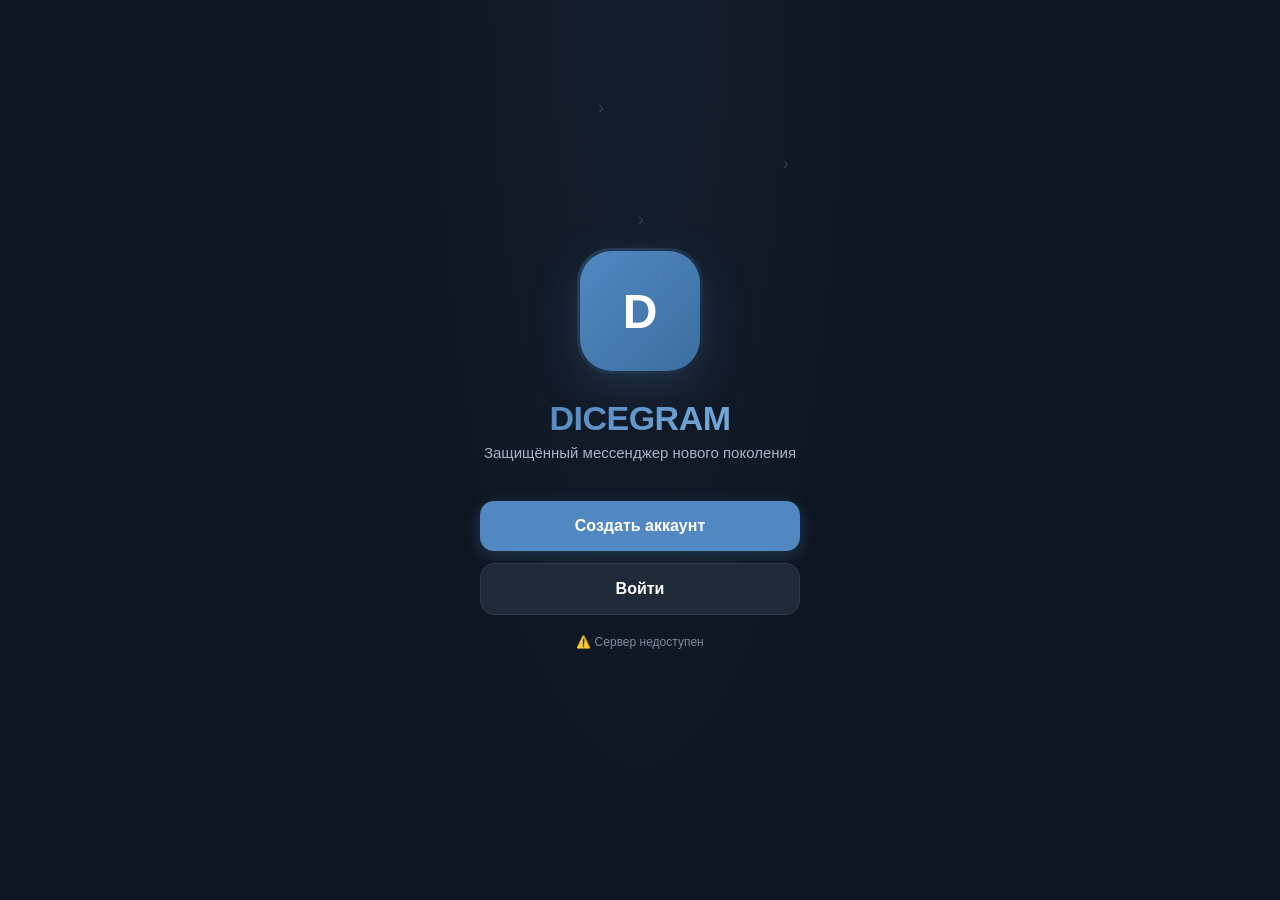
==== commit 7656bf8a: "Rename Iindex.html to index.html" ====
--- a/index.html
+++ b/index.html
@@ -1,5390 +1,4603 @@
-<!DOCTYPE html>
-<html lang="ru">
-<head>
-<meta charset="UTF-8">
-<meta name="viewport" content="width=device-width, initial-scale=1.0, maximum-scale=1.0, user-scalable=no">
-<title>DICEGRAM</title>
-<script src="https://telegram.org/js/telegram-web-app.js"></script>
-<style>
-/* ===== ВСЕ СТИЛИ ===== */
-:root[data-theme="dark"] {
-  --bg: #0a0e17;
-  --bg2: #131a26;
-  --bg3: #1a2332;
-  --surface: #182030;
-  --surface-hover: #202a3c;
-  --accent: #5b8def;
-  --accent2: #7c5cff;
-  --accent-grad: linear-gradient(135deg, #5b8def 0%, #7c5cff 100%);
-  --accent-grad-soft: linear-gradient(135deg, rgba(91,141,239,.18), rgba(124,92,255,.18));
-  --text: #eef2f8;
-  --text-dim: #a8b3c4;
-  --muted: #6b7788;
-  --border: #212c3d;
-  --bubble-in: #1c2536;
-  --bubble-out-grad: linear-gradient(135deg, #3a5faa 0%, #5b3aa8 100%);
-  --danger: #ff5470;
-  --success: #2fd97f;
-  --gold: #ffcb47;
-  --radius-lg: 22px;
-  --radius-md: 16px;
-  --radius-sm: 12px;
-  --shadow-soft: 0 8px 30px rgba(0,0,0,.35);
-  --shadow-pop: 0 4px 16px rgba(91,141,239,.35);
-  --badge-bg: #ff5470;
-  --nav-icon-active: #5b8def;
-  --nav-icon-inactive: #6b7788;
-  --wallet-green: #2fd97f;
-  --premium-gold: #ffd700;
-  --premium-purple: #8b5cf6;
-  --premium-pink: #ec4899;
-  --premium-cyan: #06b6d4;
-  --gift-shadow: 0 4px 20px rgba(255,203,71,0.15);
-}
-:root[data-theme="light"] {
-  --bg: #f5f7fa;
-  --bg2: #ffffff;
-  --bg3: #eef1f8;
-  --surface: #ffffff;
-  --surface-hover: #f0f2f6;
-  --accent: #2f80ed;
-  --accent2: #8b5cf6;
-  --accent-grad: linear-gradient(135deg, #2f80ed 0%, #8b5cf6 100%);
-  --accent-grad-soft: linear-gradient(135deg, rgba(47,128,237,.1), rgba(139,92,246,.1));
-  --text: #1f2937;
-  --text-dim: #4b5563;
-  --muted: #9ca3af;
-  --border: #e5e7eb;
-  --bubble-in: #eef2f8;
-  --bubble-out-grad: linear-gradient(135deg, #2f80ed 0%, #8b5cf6 100%);
-  --danger: #ef4444;
-  --success: #22c55e;
-  --gold: #f59e0b;
-  --radius-lg: 22px;
-  --radius-md: 16px;
-  --radius-sm: 12px;
-  --shadow-soft: 0 8px 30px rgba(0,0,0,.06);
-  --shadow-pop: 0 4px 16px rgba(47,128,237,.25);
-  --badge-bg: #ef4444;
-  --nav-icon-active: #2f80ed;
-  --nav-icon-inactive: #9ca3af;
-  --wallet-green: #22c55e;
-  --premium-gold: #f59e0b;
-  --premium-purple: #8b5cf6;
-  --premium-pink: #ec4899;
-  --premium-cyan: #06b6d4;
-  --gift-shadow: 0 4px 20px rgba(245,158,11,0.15);
-}
-* { box-sizing: border-box; margin: 0; padding: 0; -webkit-tap-highlight-color: transparent; }
-html, body {
-  height: 100%;
-  background: var(--bg);
-  color: var(--text);
-  font-family: -apple-system, BlinkMacSystemFont, "SF Pro Display", "Segoe UI", Roboto, Arial, sans-serif;
-  overflow: hidden;
-  transition: background .25s ease, color .25s ease;
-}
-#app {
-  position: relative; height: 100vh; width: 100vw; max-width: 480px; margin: 0 auto;
-  background: var(--bg); display: flex; flex-direction: column;
-}
-.screen {
-  position: absolute; inset: 0;
-  display: flex; flex-direction: column;
-  opacity: 0; pointer-events: none;
-  transform: translateX(24px) scale(.99);
-  transition: opacity .3s cubic-bezier(.4,0,.2,1), transform .3s cubic-bezier(.4,0,.2,1);
-}
-.screen.active { opacity: 1; pointer-events: auto; transform: translateX(0) scale(1); }
-#loadingScreen { justify-content: center; align-items: center; background: var(--bg); z-index: 999; }
-.spinner {
-  width: 42px; height: 42px; border-radius: 50%;
-  border: 3px solid var(--border); border-top-color: var(--accent);
-  animation: spin .8s linear infinite;
-}
-@keyframes spin { to { transform: rotate(360deg); } }
-#welcome {
-  justify-content: center; align-items: center; text-align: center;
-  background:
-    radial-gradient(circle at 20% 0%, rgba(124,92,255,.20), transparent 55%),
-    radial-gradient(circle at 85% 15%, rgba(91,141,239,.20), transparent 50%),
-    var(--bg);
-  padding: 32px;
-}
-.logo-circle {
-  width: 116px; height: 116px; border-radius: 32px;
-  background: var(--accent-grad);
-  display: flex; align-items: center; justify-content: center;
-  font-size: 54px; font-weight: 800; color: white;
-  box-shadow: var(--shadow-pop);
-  margin-bottom: 26px;
-  transform: rotate(-4deg);
-}
-.brand {
-  font-size: 38px; font-weight: 800; letter-spacing: -.5px;
-  background: var(--accent-grad);
-  -webkit-background-clip: text; background-clip: text; color: transparent;
-  margin-bottom: 8px;
-}
-.tagline { color: var(--text-dim); font-size: 15px; margin-bottom: 52px; font-weight: 500; }
-.btn {
-  width: 100%; padding: 16px; border-radius: var(--radius-md); border: none;
-  font-size: 16px; font-weight: 700; cursor: pointer;
-  transition: transform .12s ease, opacity .2s ease, box-shadow .2s ease;
-}
-.btn:active { transform: scale(.96); }
-.btn-primary { background: var(--accent-grad); color: #fff; box-shadow: var(--shadow-pop); }
-.btn-secondary { background: var(--surface); color: var(--accent); border: 1.5px solid var(--border); }
-.btn-danger { background: rgba(255,84,112,.12); color: var(--danger); border: 1.5px solid rgba(255,84,112,.3); }
-.btn-success { background: var(--wallet-green); color: #fff; }
-.btn-gold { background: linear-gradient(135deg, #ffd700, #f59e0b); color: #1a1a2e; box-shadow: 0 4px 24px rgba(255,215,0,0.3); }
-.btn-row { display: flex; flex-direction: column; gap: 14px; width: 100%; max-width: 320px; }
-.btn:disabled { opacity: .35; cursor: not-allowed; box-shadow: none; }
-.auth-screen { padding: 28px 24px; justify-content: flex-start; background: var(--bg); }
-.auth-header { margin-top: 20px; margin-bottom: 32px; }
-.auth-title { font-size: 25px; font-weight: 800; margin-bottom: 6px; letter-spacing: -.3px; }
-.auth-sub { color: var(--text-dim); font-size: 14px; }
-.field {
-  background: var(--surface); border: 1.5px solid var(--border); border-radius: var(--radius-sm);
-  padding: 15px 16px; font-size: 16px; color: var(--text);
-  width: 100%; margin-bottom: 12px; outline: none;
-  transition: border-color .2s ease, box-shadow .2s ease;
-}
-.field:focus { border-color: var(--accent); box-shadow: 0 0 0 4px var(--accent-grad-soft); }
-.field::placeholder { color: var(--muted); }
-.hint { font-size: 13px; margin-top: -4px; margin-bottom: 16px; min-height: 18px; font-weight: 500; }
-.hint.ok { color: var(--success); }
-.hint.err { color: var(--danger); }
-.hint.muted { color: var(--muted); }
-.spacer { flex: 1; }
-.back-btn {
-  align-self: flex-start; color: var(--accent); background: var(--surface); border: none;
-  font-size: 15px; margin-bottom: 8px; cursor: pointer; padding: 8px 14px; border-radius: 12px; font-weight: 600;
-  display: flex; align-items: center; gap: 6px;
-}
-.back-btn svg { width: 20px; height: 20px; }
-#success { justify-content: center; align-items: center; text-align: center; padding: 32px; }
-.check-circle {
-  width: 92px; height: 92px; border-radius: 50%;
-  background: radial-gradient(circle, rgba(47,217,127,.18), rgba(47,217,127,.05));
-  display: flex; align-items: center; justify-content: center; margin-bottom: 24px;
-  font-size: 44px; color: var(--success);
-  box-shadow: 0 0 0 8px rgba(47,217,127,.06);
-}
-.phone-card {
-  background: var(--surface); border: 1.5px solid var(--border); border-radius: var(--radius-lg);
-  padding: 22px; margin: 20px 0 28px; width: 100%; max-width: 320px;
-  box-shadow: var(--shadow-soft);
-}
-.phone-num { font-size: 27px; font-weight: 800; background: var(--accent-grad); -webkit-background-clip: text; background-clip: text; color: transparent; letter-spacing: .5px; }
-.phone-label { font-size: 13px; color: var(--muted); margin-bottom: 8px; font-weight: 600; text-transform: uppercase; letter-spacing: .5px; }
-.security-note { font-size: 13px; color: var(--text-dim); line-height: 1.6; margin-bottom: 28px; max-width: 320px; }
-#mainApp { display: none; flex-direction: column; height: 100%; background: var(--bg); }
-#mainApp.active { display: flex; }
-.tab-content { flex: 1; overflow-y: auto; display: none; flex-direction: column; -webkit-overflow-scrolling: touch; }
-.tab-content.active { display: flex; }
-.tab-content::-webkit-scrollbar { display: none; }
-.top-bar {
-  padding: 18px 20px; font-size: 22px; font-weight: 800; letter-spacing: -.3px;
-  border-bottom: 1px solid var(--border); background: var(--bg2);
-  display: flex; align-items: center; justify-content: space-between;
-  backdrop-filter: blur(10px);
-  flex-shrink: 0;
-}
-.top-bar .back-btn { margin-bottom: 0; padding: 6px 12px; }
-.chat-list-item {
-  display: flex; align-items: center; gap: 13px; padding: 13px 18px;
-  cursor: pointer; transition: background .15s ease; position: relative;
-  animation: chatAppear 0.3s cubic-bezier(0.34, 1.56, 0.64, 1);
-}
-@keyframes chatAppear {
-  from { opacity: 0; transform: translateX(-20px); }
-  to { opacity: 1; transform: translateX(0); }
-}
-.chat-list-item:active { background: var(--surface-hover); }
-.avatar {
-  width: 52px; height: 52px; border-radius: 17px; flex-shrink: 0;
-  display: flex; align-items: center; justify-content: center;
-  font-weight: 700; font-size: 19px; color: white;
-  background: var(--accent-grad);
-  overflow: hidden; position: relative;
-}
-.avatar img { width: 100%; height: 100%; object-fit: cover; }
-.avatar.support { background: linear-gradient(135deg, #2fd97f, #2f9de0); }
-.avatar.system-bot { background: linear-gradient(135deg, #6b7788, #3a4456); }
-.avatar.group { background: linear-gradient(135deg, #7c5cff, #5b8def); }
-.avatar.owner-avatar {
-  border: 3px solid var(--gold);
-  box-shadow: 0 0 20px rgba(255,203,71,0.4), inset 0 0 20px rgba(255,203,71,0.1);
-  animation: ownerGlow 2s ease-in-out infinite;
-}
-@keyframes ownerGlow {
-  0%,100% { box-shadow: 0 0 20px rgba(255,203,71,0.4), inset 0 0 20px rgba(255,203,71,0.1); }
-  50% { box-shadow: 0 0 40px rgba(255,203,71,0.6), inset 0 0 30px rgba(255,203,71,0.2); }
-}
-.avatar-online-dot {
-  position: absolute; bottom: -2px; right: -2px; width: 15px; height: 15px; border-radius: 50%;
-  background: var(--success); border: 3px solid var(--bg2);
-}
-.avatar-premium-border {
-  position: relative;
-}
-.avatar-premium-border::after {
-  content: '';
-  position: absolute;
-  inset: -4px;
-  border-radius: 50%;
-  padding: 3px;
-  background: conic-gradient(from 0deg, #ffd700, #ff6b6b, #8b5cf6, #06b6d4, #ffd700);
-  -webkit-mask: linear-gradient(#fff 0 0) content-box, linear-gradient(#fff 0 0);
-  mask: linear-gradient(#fff 0 0) content-box, linear-gradient(#fff 0 0);
-  -webkit-mask-composite: xor;
-  mask-composite: exclude;
-  animation: premiumBorderSpin 3s linear infinite;
-}
-@keyframes premiumBorderSpin {
-  0% { --gradient-angle: 0deg; }
-  100% { --gradient-angle: 360deg; }
-}
-.avatar-premium-border.gold::after { background: conic-gradient(from 0deg, #ffd700, #f59e0b, #ffd700); }
-.avatar-premium-border.cyan::after { background: conic-gradient(from 0deg, #06b6d4, #3b82f6, #06b6d4); }
-.avatar-premium-border.pink::after { background: conic-gradient(from 0deg, #ec4899, #db2777, #ec4899); }
-.avatar-premium-border.purple::after { background: conic-gradient(from 0deg, #8b5cf6, #7c3aed, #8b5cf6); }
-.avatar-premium-border.white::after { background: conic-gradient(from 0deg, #fff, #e5e7eb, #fff); }
-.avatar-premium-border.rainbow::after { background: conic-gradient(from 0deg, #ffd700, #ff6b6b, #8b5cf6, #06b6d4, #ffd700); }
-
-.chat-item-body { flex: 1; min-width: 0; }
-.chat-item-name { font-weight: 700; font-size: 15.5px; display: flex; align-items: center; gap: 4px; flex-wrap: wrap; }
-.chat-item-last { color: var(--text-dim); font-size: 13.5px; white-space: nowrap; overflow: hidden; text-overflow: ellipsis; margin-top: 2px; }
-.chat-item-time { color: var(--muted); font-size: 12px; font-weight: 500; flex-shrink: 0; }
-.verified-badge {
-  color: #fff; font-size: 10.5px; display: inline-flex; align-items: center; justify-content: center;
-  width: 16px; height: 16px; border-radius: 50%; background: var(--accent-grad); flex-shrink:0;
-  box-shadow: 0 0 0 2px var(--bg2);
-}
-.banned-badge { color: var(--danger); font-size: 10.5px; font-weight: 800; background: rgba(255,84,112,.12); padding: 2px 7px; border-radius: 7px; letter-spacing: .3px; }
-.group-badge { color: var(--accent2); font-size: 10.5px; font-weight: 800; background: rgba(124,92,255,.12); padding: 2px 7px; border-radius: 7px; letter-spacing: .3px; }
-.nft-badge {
-  color: var(--gold); font-size: 10.5px; font-weight: 800;
-  background: linear-gradient(135deg, rgba(255,203,71,.15), rgba(255,203,71,.05));
-  padding: 2px 8px; border-radius: 7px; letter-spacing: .3px;
-  border: 1px solid rgba(255,203,71,.2);
-}
-.premium-badge {
-  display: inline-flex;
-  align-items: center;
-  gap: 2px;
-  font-size: 10.5px;
-  font-weight: 700;
-  padding: 1px 8px 1px 5px;
-  border-radius: 10px;
-  background: linear-gradient(135deg, var(--premium-gold), #f59e0b);
-  color: #1a1a2e;
-  animation: premiumBadgePulse 2s ease-in-out infinite;
-  box-shadow: 0 2px 12px rgba(255,215,0,0.3);
-}
-@keyframes premiumBadgePulse {
-  0%,100% { transform: scale(1); }
-  50% { transform: scale(1.05); }
-}
-.premium-badge svg { width: 12px; height: 12px; }
-.unread-badge {
-  background: var(--badge-bg);
-  color: #fff;
-  font-size: 11px;
-  font-weight: 700;
-  min-width: 20px;
-  height: 20px;
-  padding: 0 6px;
-  border-radius: 10px;
-  display: flex;
-  align-items: center;
-  justify-content: center;
-  margin-left: 6px;
-  flex-shrink: 0;
-  box-shadow: 0 2px 6px rgba(255,84,112,.3);
-  animation: badgePop 0.3s cubic-bezier(0.34, 1.56, 0.64, 1);
-}
-@keyframes badgePop {
-  0% { transform: scale(0); }
-  100% { transform: scale(1); }
-}
-.nickname-gold { color: var(--premium-gold) !important; }
-.nickname-cyan { color: var(--premium-cyan) !important; }
-.nickname-pink { color: var(--premium-pink) !important; }
-.nickname-purple { color: var(--premium-purple) !important; }
-.nickname-red { color: #ef4444 !important; }
-.nickname-white { color: #fff !important; }
-.nickname-gradient { 
-  background: linear-gradient(135deg, var(--premium-gold), #ff6b6b, var(--premium-purple));
-  -webkit-background-clip: text;
-  background-clip: text;
-  color: transparent;
-  font-weight: 700;
-}
-.rainbow-text {
-  background: linear-gradient(90deg, #ff6b6b, #ffd93d, #6bcb77, #4d96ff, #9b59b6, #ff6b6b);
-  background-size: 300% 100%;
-  -webkit-background-clip: text;
-  background-clip: text;
-  color: transparent;
-  animation: rainbowMove 3s linear infinite;
-}
-@keyframes rainbowMove {
-  0% { background-position: 0% 50%; }
-  100% { background-position: 300% 50%; }
-}
-#chatView { position: absolute; inset: 0; background: var(--bg); display: none; flex-direction: column; z-index: 10; }
-#chatView.active { display: flex; }
-.chat-header {
-  display: flex; align-items: center; gap: 12px; padding: 14px 16px;
-  background: var(--bg2); border-bottom: 1px solid var(--border); cursor: pointer;
-  flex-shrink: 0;
-}
-.chat-header-name { font-weight: 700; font-size: 16px; display:flex; align-items:center; gap:5px; flex-wrap: wrap; }
-.chat-header-status { font-size: 12.5px; color: var(--text-dim); margin-top: 1px; }
-.chat-header-status.online { color: var(--success); font-weight: 600; }
-.chat-header-status.typing { color: var(--accent); font-weight: 600; }
-.messages { flex: 1; overflow-y: auto; padding: 18px 14px; display: flex; flex-direction: column; gap: 3px;
-  background:
-    radial-gradient(circle at 15% 8%, var(--accent-grad-soft), transparent 40%),
-    var(--bg);
-}
-.bubble-row { display: flex; margin: 3px 0; flex-direction: column; }
-.bubble-row.out { align-items: flex-end; }
-.bubble-wrap {
-  display: flex;
-  flex-direction: column;
-  max-width: 85%;
-}
-.bubble-row.out .bubble-wrap { align-items: flex-end; }
-.bubble {
-  padding: 10px 14px; border-radius: var(--radius-md); font-size: 15px; line-height: 1.42;
-  white-space: pre-wrap; word-break: break-word; box-shadow: 0 1px 2px rgba(0,0,0,.06);
-  cursor: default;
-  position: relative;
-}
-.bubble.in { background: var(--bubble-in); border-bottom-left-radius: 5px; color: var(--text); }
-.bubble.out { background: var(--bubble-out-grad); color: #fff; border-bottom-right-radius: 5px; }
-.bubble.system {
-  background: var(--accent-grad-soft); color: var(--text); border-radius: var(--radius-md);
-  max-width: 92%; font-size: 13.5px; align-self: center; border: 1px solid var(--border);
-}
-.bubble.nft-system {
-  background: linear-gradient(135deg, rgba(255,203,71,.15), rgba(255,203,71,.05));
-  border: 2px solid var(--gold);
-  max-width: 92%;
-  font-size: 13.5px;
-  align-self: center;
-  text-align: center;
-  padding: 12px 16px;
-}
-.bubble.nft-system .nft-icon { font-size: 28px; display: block; margin-bottom: 6px; }
-.bubble.nft-system .nft-name { color: var(--gold); font-weight: 800; font-size: 16px; }
-.bubble.nft-system .nft-price { color: var(--success); font-weight: 700; }
-.bubble.nft-system .nft-from { color: var(--text-dim); font-size: 12px; margin-top: 4px; }
-.bubble-time {
-  font-size: 10.5px; opacity: .65; margin-top: 4px; display: flex; align-items: center; gap: 4px;
-  justify-content: flex-end;
-}
-.bubble img.attachment { max-width: 100%; border-radius: 12px; display: block; margin-bottom: 6px; }
-.mention-link { color: #8fb8ff; font-weight: 700; cursor: pointer; text-decoration: underline; text-decoration-color: rgba(143,184,255,.4); }
-.bubble.out .mention-link { color: #eaf1ff; text-decoration-color: rgba(234,241,255,.5); }
-.check-mark { font-size: 12px; opacity: 0.6; }
-.check-mark.sent { opacity: 0.6; }
-.check-mark.delivered { opacity: 0.8; }
-.check-mark.read { opacity: 1; color: var(--accent); }
-.reactions-row {
-  display: flex;
-  gap: 4px;
-  margin-top: 4px;
-  flex-wrap: wrap;
-}
-.reaction-bubble {
-  background: rgba(255, 255, 255, 0.04);
-  border: 1px solid rgba(255, 255, 255, 0.06);
-  border-radius: 14px;
-  padding: 2px 10px 2px 8px;
-  display: inline-flex;
-  align-items: center;
-  gap: 4px;
-  cursor: pointer;
-  transition: all 0.2s ease;
-  user-select: none;
-}
-.reaction-bubble:active { transform: scale(0.92); }
-.reaction-bubble .reaction-emoji { font-size: 16px; }
-.reaction-bubble .reaction-count {
-  font-size: 11px;
-  color: rgba(255, 255, 255, 0.5);
-  font-weight: 600;
-}
-.reaction-bubble.my-reaction {
-  border-color: rgba(91, 141, 239, 0.4);
-  background: rgba(91, 141, 239, 0.1);
-}
-.reaction-bubble.my-reaction .reaction-count {
-  color: #5b8def;
-}
-.reply-preview {
-  background: var(--surface);
-  padding: 6px 12px;
-  border-left: 3px solid var(--accent);
-  border-radius: 4px;
-  margin-bottom: 4px;
-  font-size: 13px;
-  color: var(--text-dim);
-  cursor: pointer;
-}
-.reply-preview .rp-name { font-weight: 700; color: var(--text); }
-.reply-preview .rp-text { white-space: nowrap; overflow: hidden; text-overflow: ellipsis; }
-#imagePreviewBar { display: none; padding: 10px 14px; background: var(--bg2); align-items: center; gap: 10px; border-top: 1px solid var(--border); }
-#imagePreviewBar img { width: 52px; height: 52px; object-fit: cover; border-radius: 12px; }
-#imagePreviewBar .cancel-preview { color: var(--danger); background: rgba(255,84,112,.12); border: none; font-size: 18px; cursor: pointer; margin-left: auto; width:32px;height:32px;border-radius:10px; }
-.input-bar { display: flex; gap: 8px; padding: 10px 12px; background: var(--bg2); border-top: 1px solid var(--border); align-items: center; flex-shrink: 0; }
-.input-bar input {
-  flex: 1; background: var(--surface); border: 1.5px solid var(--border); border-radius: 24px;
-  padding: 13px 18px; color: var(--text); font-size: 15px; outline: none;
-}
-.input-bar input:focus { border-color: var(--accent); }
-.send-btn, .attach-btn {
-  width: 46px; height: 46px; border-radius: 50%; 
-  border: none; font-size: 18px; cursor: pointer; flex-shrink: 0;
-  display: flex; align-items: center; justify-content: center;
-  user-select: none; -webkit-user-select: none; touch-action: none;
-}
-.send-btn {
-  background: var(--accent-grad); color: #fff; box-shadow: var(--shadow-pop);
-}
-.attach-btn { 
-  background: var(--surface); border: 1.5px solid var(--border); color: var(--accent); box-shadow: none; 
-}
-.bottom-nav {
-  display: flex;
-  background: var(--bg2);
-  border-top: 1px solid var(--border);
-  padding: 8px 4px max(8px, env(safe-area-inset-bottom));
-  position: relative;
-  z-index: 5;
-  flex-shrink: 0;
-}
-.nav-item {
-  flex: 1;
-  display: flex;
-  flex-direction: column;
-  align-items: center;
-  gap: 2px;
-  cursor: pointer;
-  padding: 6px 0;
-  border-radius: 12px;
-  transition: all 0.2s ease;
-  position: relative;
-  -webkit-tap-highlight-color: transparent;
-}
-.nav-item:active { transform: scale(0.92); }
-.nav-icon-wrap {
-  position: relative;
-  display: flex;
-  align-items: center;
-  justify-content: center;
-  width: 32px;
-  height: 32px;
-}
-.nav-icon-svg {
-  width: 26px;
-  height: 26px;
-  transition: all 0.25s cubic-bezier(0.34, 1.56, 0.64, 1);
-}
-.nav-item.active .nav-icon-svg { transform: scale(1.08); }
-.nav-item .nav-icon-svg { color: var(--nav-icon-inactive); }
-.nav-item.active .nav-icon-svg { color: var(--nav-icon-active); }
-.nav-item .nav-icon-svg .fill-path { fill: var(--nav-icon-inactive); }
-.nav-item.active .nav-icon-svg .fill-path { fill: var(--nav-icon-active); }
-.nav-label {
-  font-size: 10px;
-  font-weight: 600;
-  color: var(--nav-icon-inactive);
-  transition: color 0.2s ease;
-  letter-spacing: 0.2px;
-}
-.nav-item.active .nav-label { color: var(--nav-icon-active); }
-.nav-badge-count {
-  position: absolute;
-  top: -6px;
-  right: -8px;
-  min-width: 18px;
-  height: 18px;
-  padding: 0 5px;
-  border-radius: 9px;
-  background: var(--badge-bg);
-  color: #fff;
-  font-size: 10px;
-  font-weight: 700;
-  display: flex;
-  align-items: center;
-  justify-content: center;
-  border: 2px solid var(--bg2);
-  animation: badgePop 0.3s cubic-bezier(0.34, 1.56, 0.64, 1);
-}
-.profile-header { 
-  display: flex; flex-direction: column; align-items: center; padding: 36px 16px 28px; 
-  background: 
-    radial-gradient(circle at 50% 0%, var(--accent-grad-soft), transparent 60%),
-    var(--bg);
-  position: relative;
-  flex-shrink: 0;
-}
-.profile-cover {
-  position: absolute;
-  top: 0;
-  left: 0;
-  right: 0;
-  height: 140px;
-  background: var(--accent-grad-soft);
-  border-radius: 0 0 30px 30px;
-  opacity: 0.3;
-  transition: height 0.3s ease;
-}
-.profile-avatar { 
-  width: 104px; height: 104px; font-size: 38px; margin-bottom: 16px; 
-  position: relative; border-radius: 30px; box-shadow: var(--shadow-soft); 
-  cursor: pointer;
-  z-index: 1;
-}
-.profile-avatar.owner-avatar-profile {
-  border: 4px solid var(--gold);
-  box-shadow: 0 0 30px rgba(255,203,71,0.5), inset 0 0 30px rgba(255,203,71,0.15);
-  animation: ownerGlow 2s ease-in-out infinite;
-}
-.profile-avatar-hint { font-size: 11.5px; color: var(--muted); margin-top: -8px; margin-bottom: 8px; }
-.profile-name { font-size: 21px; font-weight: 800; display: flex; align-items: center; gap: 6px; letter-spacing: -.2px; flex-wrap: wrap; justify-content: center; }
-.profile-phone { color: var(--text-dim); font-size: 14px; margin-top: 4px; font-weight: 500; }
-.profile-bio { color: var(--text-dim); font-size: 13.5px; margin-top: 8px; text-align: center; max-width: 280px; line-height: 1.4; }
-.verified-line {
-  color: var(--accent); font-size: 12.5px; margin-top: 10px; display:flex; align-items:center; gap:6px;
-  background: var(--accent-grad-soft); padding: 6px 14px; border-radius: 20px; font-weight: 700;
-}
-.verified-line .vb { width:16px;height:16px;border-radius:50%;background:var(--accent-grad); display:flex;align-items:center;justify-content:center;font-size:10px;color:#fff; }
-.banned-line { color: var(--danger); font-size: 13px; margin-top: 10px; font-weight: 700; background: rgba(255,84,112,.1); border-radius: 14px; padding: 8px 16px; }
-.owner-line {
-  color: var(--gold); font-size: 12.5px; margin-top: 8px; font-weight: 800; letter-spacing: .3px;
-  background: linear-gradient(135deg, rgba(255,203,71,.15), rgba(255,203,71,.05)); padding: 6px 16px; border-radius: 20px;
-  display:flex; align-items:center; gap:6px;
-}
-.profile-tabs {
-  display: flex;
-  background: var(--bg2);
-  border-bottom: 1px solid var(--border);
-  padding: 0 16px;
-  gap: 4px;
-  flex-shrink: 0;
-  position: relative;
-}
-.profile-tab {
-  padding: 14px 20px;
-  font-size: 14px;
-  font-weight: 600;
-  color: var(--text-dim);
-  cursor: pointer;
-  border-bottom: 3px solid transparent;
-  transition: all 0.3s cubic-bezier(0.34, 1.56, 0.64, 1);
-  position: relative;
-  display: flex;
-  align-items: center;
-  gap: 6px;
-}
-.profile-tab svg {
-  width: 18px;
-  height: 18px;
-  stroke: var(--text-dim);
-  transition: stroke 0.3s ease;
-}
-.profile-tab.active {
-  color: var(--accent);
-  border-bottom-color: var(--accent);
-}
-.profile-tab.active svg {
-  stroke: var(--accent);
-}
-.profile-tab:active { transform: scale(0.95); }
-.profile-tab-content {
-  flex: 1;
-  overflow-y: auto;
-  padding: 16px;
-  display: none;
-  flex-direction: column;
-  gap: 12px;
-  animation: tabFadeIn 0.35s cubic-bezier(0.34, 1.56, 0.64, 1);
-}
-@keyframes tabFadeIn {
-  from { opacity: 0; transform: translateY(8px) scale(0.98); }
-  to { opacity: 1; transform: translateY(0) scale(1); }
-}
-.profile-tab-content.active { display: flex; }
-.profile-glass-card {
-  background: rgba(255, 255, 255, 0.04);
-  backdrop-filter: blur(12px);
-  -webkit-backdrop-filter: blur(12px);
-  border: 1px solid rgba(255, 255, 255, 0.06);
-  border-radius: 16px;
-  padding: 14px 18px;
-  display: flex;
-  align-items: center;
-  justify-content: space-between;
-  cursor: pointer;
-  transition: all 0.25s cubic-bezier(0.34, 1.56, 0.64, 1);
-  box-shadow: 0 2px 20px rgba(0, 0, 0, 0.08);
-}
-.profile-glass-card:active {
-  transform: scale(0.97);
-  background: rgba(255, 255, 255, 0.08);
-}
-.profile-glass-card .left {
-  display: flex;
-  align-items: center;
-  gap: 12px;
-}
-.profile-glass-card .icon-wrap {
-  width: 36px;
-  height: 36px;
-  border-radius: 50%;
-  background: var(--accent-grad-soft);
-  display: flex;
-  align-items: center;
-  justify-content: center;
-  flex-shrink: 0;
-}
-.profile-glass-card .icon-wrap svg {
-  width: 18px;
-  height: 18px;
-  stroke: var(--accent);
-  stroke-width: 1.8;
-}
-.profile-glass-card .label {
-  font-weight: 600;
-  font-size: 15px;
-  color: var(--text);
-}
-.profile-glass-card .value {
-  color: var(--text-dim);
-  font-size: 14px;
-  max-width: 140px;
-  overflow: hidden;
-  text-overflow: ellipsis;
-  white-space: nowrap;
-}
-.profile-glass-card .arrow {
-  color: var(--muted);
-  font-size: 18px;
-  opacity: 0.3;
-}
-.gifts-grid {
-  display: grid;
-  grid-template-columns: repeat(3, 1fr);
-  gap: 12px;
-}
-.gift-item {
-  background: var(--surface);
-  border-radius: 16px;
-  padding: 16px 8px;
-  text-align: center;
-  cursor: pointer;
-  transition: all 0.3s cubic-bezier(0.34, 1.56, 0.64, 1);
-  border: 1px solid var(--border);
-  position: relative;
-  animation: giftAppear 0.4s ease forwards;
-  opacity: 0;
-  transform: scale(0.9);
-}
-@keyframes giftAppear {
-  to { opacity: 1; transform: scale(1); }
-}
-.gift-item:active { transform: scale(0.92); }
-.gift-item .gift-emoji { font-size: 40px; display: block; margin-bottom: 6px; }
-.gift-item .gift-name { font-size: 12px; font-weight: 600; color: var(--text); }
-.gift-item .gift-price { font-size: 11px; color: var(--gold); font-weight: 700; }
-.gift-item .gift-date { font-size: 10px; color: var(--muted); margin-top: 4px; }
-.gift-item .gift-from { font-size: 10px; color: var(--text-dim); margin-top: 2px; }
-.gift-item .gift-sell-btn {
-  margin-top: 8px;
-  padding: 4px 12px;
-  border-radius: 8px;
-  border: none;
-  font-size: 11px;
-  font-weight: 600;
-  background: var(--danger);
-  color: #fff;
-  cursor: pointer;
-  transition: all 0.2s ease;
-}
-.gift-item .gift-sell-btn:active { transform: scale(0.92); }
-.gift-item .gift-sell-btn:disabled {
-  opacity: 0.4;
-  cursor: not-allowed;
-}
-.gift-item .gift-owner-badge {
-  position: absolute;
-  top: -6px;
-  right: -6px;
-  background: var(--accent-grad);
-  color: #fff;
-  font-size: 9px;
-  font-weight: 700;
-  padding: 2px 8px;
-  border-radius: 10px;
-  box-shadow: var(--shadow-pop);
-}
-.gift-item .gift-sold-badge {
-  position: absolute;
-  inset: 0;
-  background: rgba(0,0,0,0.6);
-  border-radius: 16px;
-  display: flex;
-  align-items: center;
-  justify-content: center;
-  font-size: 14px;
-  font-weight: 700;
-  color: var(--danger);
-  backdrop-filter: blur(2px);
-}
-.gift-shop-grid {
-  display: grid;
-  grid-template-columns: repeat(3, 1fr);
-  gap: 12px;
-}
-.gift-shop-item {
-  background: var(--surface);
-  border-radius: 16px;
-  padding: 18px 8px;
-  text-align: center;
-  cursor: pointer;
-  transition: all 0.3s cubic-bezier(0.34, 1.56, 0.64, 1);
-  border: 2px solid var(--border);
-  position: relative;
-  animation: giftAppear 0.4s ease forwards;
-  opacity: 0;
-  transform: scale(0.9);
-}
-.gift-shop-item:active { transform: scale(0.92); }
-.gift-shop-item .gift-emoji { font-size: 48px; display: block; margin-bottom: 6px; }
-.gift-shop-item .gift-name { font-size: 12px; font-weight: 600; color: var(--text); }
-.gift-shop-item .gift-price { font-size: 13px; color: var(--gold); font-weight: 700; }
-.gift-shop-item.selected {
-  border-color: var(--accent);
-  box-shadow: var(--shadow-pop);
-}
-.gift-shop-item .gift-check {
-  position: absolute;
-  top: 6px;
-  right: 6px;
-  width: 24px;
-  height: 24px;
-  border-radius: 50%;
-  background: var(--accent-grad);
-  color: #fff;
-  display: flex;
-  align-items: center;
-  justify-content: center;
-  font-size: 14px;
-  opacity: 0;
-  transform: scale(0);
-  transition: all 0.3s cubic-bezier(0.34, 1.56, 0.64, 1);
-}
-.gift-shop-item.selected .gift-check {
-  opacity: 1;
-  transform: scale(1);
-}
-.section-label { 
-  font-size: 12px; font-weight: 700; text-transform: uppercase; 
-  letter-spacing: .6px; color: var(--muted); padding: 18px 20px 8px; 
-}
-.list-row {
-  padding: 16px 20px; border-bottom: 1px solid var(--border); display: flex;
-  justify-content: space-between; align-items: center; font-size: 15px; cursor: pointer;
-  background: var(--bg2); font-weight: 500; transition: background .15s ease;
-}
-.list-row:active { background: var(--surface-hover); }
-.list-row-left { display: flex; align-items: center; gap: 12px; }
-.list-row-icon { width: 34px; height: 34px; border-radius: 11px; display:flex;align-items:center;justify-content:center; font-size:16px; background: var(--accent-grad-soft); }
-.list-row-value { color: var(--text-dim); font-size: 14px; display:flex; align-items:center; gap:6px; }
-.search-box { padding: 12px 18px; }
-.search-box input {
-  width: 100%; background: var(--surface); border: 1.5px solid var(--border); border-radius: 22px;
-  padding: 12px 18px; color: var(--text); outline: none; font-size: 14.5px;
-}
-.search-box input:focus { border-color: var(--accent); }
-.empty-state { text-align: center; color: var(--muted); padding: 60px 30px; font-size: 14px; line-height: 1.6; }
-.fab {
-  position: absolute; right: 20px; bottom: max(20px, env(safe-area-inset-bottom));
-  width: 58px; height: 58px; border-radius: 20px; background: var(--accent-grad);
-  color: #fff; font-size: 26px; border: none; box-shadow: var(--shadow-pop);
-  cursor: pointer; display: flex; align-items: center; justify-content: center;
-}
-.toggle { position: relative; width: 48px; height: 28px; border-radius: 16px; background: var(--border); cursor: pointer; transition: background .2s ease; flex-shrink:0; }
-.toggle.on { background: var(--accent-grad); }
-.toggle-knob { position: absolute; top: 3px; left: 3px; width: 22px; height: 22px; border-radius: 50%; background: #fff; transition: transform .2s ease; box-shadow: 0 1px 3px rgba(0,0,0,.3); }
-.toggle.on .toggle-knob { transform: translateX(20px); }
-.segmented { display: flex; background: var(--surface); border-radius: 14px; padding: 4px; gap: 4px; margin: 0 20px 16px; }
-.segmented-option { flex: 1; text-align: center; padding: 10px; border-radius: 10px; font-size: 13.5px; font-weight: 700; cursor: pointer; color: var(--text-dim); transition: all .2s ease; }
-.segmented-option.active { background: var(--accent-grad); color: #fff; box-shadow: var(--shadow-pop); }
-.tz-option {
-  display: flex; justify-content: space-between; align-items: center; padding: 14px 16px;
-  border-radius: 14px; background: var(--surface); border: 1.5px solid var(--border); margin-bottom: 10px; cursor: pointer;
-}
-.tz-option.active { border-color: var(--accent); background: var(--accent-grad-soft); }
-.tz-option-label { font-weight: 700; font-size: 15px; }
-.tz-option-time { font-size: 13px; color: var(--text-dim); margin-top: 2px; }
-.tz-option-check { color: var(--accent); font-size: 18px; opacity: 0; }
-.tz-option.active .tz-option-check { opacity: 1; }
-.modal-overlay {
-  position: absolute; inset: 0; background: rgba(5,8,14,.6); z-index: 50; backdrop-filter: blur(3px);
-  display: none; align-items: flex-end; justify-content: center;
-}
-.modal-overlay.active { display: flex; }
-.modal-sheet {
-  background: var(--bg2); width: 100%; max-width: 480px; border-radius: 26px 26px 0 0;
-  padding: 12px 20px max(24px, env(safe-area-inset-bottom));
-  max-height: 85vh; overflow-y: auto; box-shadow: 0 -10px 40px rgba(0,0,0,.3);
-  animation: slideUp 0.3s cubic-bezier(0.34, 1.56, 0.64, 1);
-}
-@keyframes slideUp {
-  from { transform: translateY(30px); opacity: 0; }
-  to { transform: translateY(0); opacity: 1; }
-}
-.modal-handle { width: 40px; height: 4px; border-radius: 3px; background: var(--border); margin: 0 auto 16px; }
-.modal-title { font-size: 19px; font-weight: 800; margin-bottom: 18px; letter-spacing: -.3px; display: flex; align-items: center; gap: 10px; }
-.modal-title svg { width: 24px; height: 24px; flex-shrink: 0; color: var(--accent); }
-.modal-close { float: right; background: var(--surface); border:none; color: var(--text-dim); font-size: 18px; cursor: pointer; width:32px;height:32px;border-radius:10px; }
-.char-counter { font-size: 12px; color: var(--muted); text-align: right; margin-top: -8px; margin-bottom: 14px; }
-#avatarCropModal .modal-sheet { text-align: center; }
-.avatar-crop-preview {
-  width: 220px; height: 220px; border-radius: 50%; margin: 12px auto 20px; overflow: hidden;
-  border: 4px solid var(--accent); box-shadow: var(--shadow-pop); background: var(--surface);
-  display: flex; align-items: center; justify-content: center;
-}
-.avatar-crop-preview img { width: 100%; height: 100%; object-fit: cover; }
-#userProfileView { 
-  position: absolute; inset: 0; background: var(--bg); display: none; flex-direction: column; z-index: 20; 
-}
-#userProfileView.active { display: flex; }
-.up-header { display:flex; align-items:center; gap:12px; padding:14px 16px; background: var(--bg2); border-bottom: 1px solid var(--border); flex-shrink:0; }
-.bot-notice {
-  margin: 18px 20px 0; padding: 14px 16px; border-radius: var(--radius-md);
-  background: var(--accent-grad-soft); border: 1px solid var(--border);
-  font-size: 13px; color: var(--text-dim); line-height: 1.5; text-align: left;
-  display: flex; gap: 10px; align-items: flex-start;
-}
-.bot-notice .bi { font-size: 18px; flex-shrink: 0; }
-#toast {
-  position: absolute; bottom: 100px; left: 50%; transform: translateX(-50%) translateY(10px);
-  background: var(--surface); color: var(--text); padding: 12px 20px; border-radius: var(--radius-sm);
-  font-size: 14px; font-weight: 600; z-index: 200; opacity: 0; transition: opacity .3s ease, transform .3s ease;
-  pointer-events: none; max-width: 85%; text-align: center; box-shadow: var(--shadow-soft); border: 1px solid var(--border);
-}
-#toast.show { opacity: 1; transform: translateX(-50%) translateY(0); }
-.group-member-item {
-  display: flex; align-items: center; gap: 12px; padding: 12px 16px;
-  border-bottom: 1px solid var(--border);
-}
-.group-member-item .avatar { width: 36px; height: 36px; border-radius: 12px; font-size: 14px; }
-.group-member-name { flex: 1; font-weight: 600; font-size: 14px; }
-.group-member-role { font-size: 11px; color: var(--muted); font-weight: 600; }
-.group-member-role.admin { color: var(--accent); }
-.group-member-role.owner { color: var(--gold); }
-.group-member-action { color: var(--accent); font-size: 13px; cursor: pointer; padding: 4px 10px; border-radius: 8px; background: var(--surface-hover); }
-.add-member-input {
-  display: flex; gap: 8px; padding: 12px 16px;
-}
-.add-member-input input { flex: 1; }
-.context-menu { display: none; }
-.context-menu.active { display: block; }
-.settings-container {
-  padding: 16px 20px 32px;
-  background: var(--bg);
-  flex: 1;
-  overflow-y: auto;
-}
-.settings-section-title {
-  font-size: 13px;
-  font-weight: 700;
-  text-transform: uppercase;
-  letter-spacing: 0.8px;
-  color: var(--muted);
-  padding: 10px 4px 12px 4px;
-}
-.settings-grid {
-  display: flex;
-  flex-direction: column;
-  gap: 12px;
-  margin-bottom: 20px;
-}
-.settings-card {
-  background: var(--surface);
-  border-radius: 20px;
-  padding: 12px 16px;
-  display: flex;
-  align-items: center;
-  gap: 14px;
-  cursor: pointer;
-  transition: transform 0.15s cubic-bezier(0.34, 1.56, 0.64, 1),
-              box-shadow 0.2s ease,
-              background 0.2s ease;
-  box-shadow: 0 4px 16px rgba(0, 0, 0, 0.04), 0 1px 4px rgba(0, 0, 0, 0.02);
-  border: 1px solid transparent;
-  position: relative;
-  min-height: 60px;
-}
-.settings-card:active { transform: scale(0.97); }
-.settings-card.card-ai {
-  border: 1.5px solid rgba(6, 182, 212, 0.25);
-  box-shadow: 0 4px 24px rgba(6, 182, 212, 0.08), 0 0 40px rgba(6, 182, 212, 0.04);
-  background: linear-gradient(135deg, var(--surface), rgba(6, 182, 212, 0.04));
-}
-.settings-card.card-gift {
-  border: 1.5px solid rgba(255, 215, 0, 0.2);
-  box-shadow: var(--gift-shadow);
-  background: linear-gradient(135deg, var(--surface), rgba(255, 215, 0, 0.04));
-}
-.settings-icon {
-  width: 46px;
-  height: 46px;
-  min-width: 46px;
-  border-radius: 50%;
-  display: flex;
-  align-items: center;
-  justify-content: center;
-  font-size: 20px;
-  font-weight: 400;
-  color: #fff;
-  flex-shrink: 0;
-  box-shadow: 0 2px 8px rgba(0, 0, 0, 0.08);
-  transition: transform 0.2s ease;
-}
-.settings-card:active .settings-icon { transform: scale(0.92); }
-.settings-icon svg { width: 24px; height: 24px; }
-.settings-card-content { flex: 1; min-width: 0; }
-.settings-card-title { font-size: 16px; font-weight: 600; color: var(--text); letter-spacing: -0.2px; line-height: 1.3; }
-.settings-card-sub { font-size: 12.5px; color: var(--muted); font-weight: 500; margin-top: 1px; }
-.settings-card-right { display: flex; align-items: center; gap: 8px; flex-shrink: 0; margin-left: auto; }
-.settings-chevron { color: var(--muted); font-size: 16px; opacity: 0.5; font-weight: 300; }
-.settings-badge {
-  font-size: 11px; font-weight: 700; padding: 3px 10px; border-radius: 12px;
-  background: var(--accent-grad); color: #fff; letter-spacing: 0.3px;
-  box-shadow: 0 2px 8px rgba(47, 128, 237, 0.25);
-}
-.settings-badge.gold { background: linear-gradient(135deg, #f59e0b, #d97706); box-shadow: 0 2px 8px rgba(245, 158, 11, 0.3); }
-.settings-badge.green { background: linear-gradient(135deg, #22c55e, #16a34a); box-shadow: 0 2px 8px rgba(34, 197, 94, 0.25); }
-.settings-balance { font-size: 14px; font-weight: 700; color: var(--gold); letter-spacing: -0.2px; }
-.sub-settings-page {
-  position: absolute;
-  inset: 0;
-  background: var(--bg);
-  display: none;
-  flex-direction: column;
-  z-index: 30;
-}
-.sub-settings-page.active { display: flex; }
-.sub-settings-content {
-  flex: 1;
-  overflow-y: auto;
-  padding: 16px 20px 32px;
-}
-.sub-settings-item {
-  display: flex;
-  align-items: center;
-  justify-content: space-between;
-  padding: 14px 16px;
-  background: var(--surface);
-  border-radius: 14px;
-  border: 1px solid var(--border);
-  margin-bottom: 10px;
-  cursor: pointer;
-  transition: all 0.2s ease;
-}
-.sub-settings-item:active { transform: scale(0.97); }
-.sub-settings-item .left { display: flex; align-items: center; gap: 12px; }
-.sub-settings-item .left svg { width: 22px; height: 22px; color: var(--accent); flex-shrink: 0; }
-.sub-settings-item .label { font-weight: 600; font-size: 15px; }
-.sub-settings-item .value { color: var(--text-dim); font-size: 14px; }
-.wallet-balance-card {
-  background: var(--surface);
-  border-radius: 20px;
-  padding: 24px;
-  text-align: center;
-  border: 1px solid var(--border);
-  margin-bottom: 20px;
-}
-.wallet-balance-card .amount {
-  font-size: 42px;
-  font-weight: 800;
-  color: var(--gold);
-  letter-spacing: -1px;
-}
-.wallet-balance-card .currency {
-  font-size: 16px;
-  color: var(--text-dim);
-}
-.wallet-balance-card .sub {
-  font-size: 13px;
-  color: var(--muted);
-  margin-top: 4px;
-}
-.transaction-item {
-  display: flex;
-  align-items: center;
-  justify-content: space-between;
-  padding: 10px 0;
-  border-bottom: 1px solid var(--border);
-}
-.transaction-item .info { display: flex; flex-direction: column; gap: 2px; }
-.transaction-item .info .name { font-weight: 600; font-size: 14px; }
-.transaction-item .info .date { font-size: 12px; color: var(--muted); }
-.transaction-item .amount.positive { color: var(--success); font-weight: 700; }
-.transaction-item .amount.negative { color: var(--danger); font-weight: 700; }
-.ai-chat-messages {
-  flex: 1;
-  overflow-y: auto;
-  padding: 16px;
-  display: flex;
-  flex-direction: column;
-  gap: 8px;
-}
-.ai-chat-message {
-  max-width: 85%;
-  padding: 10px 14px;
-  border-radius: var(--radius-md);
-  font-size: 15px;
-  line-height: 1.5;
-}
-.ai-chat-message.user {
-  align-self: flex-end;
-  background: var(--accent-grad);
-  color: #fff;
-}
-.ai-chat-message.assistant {
-  align-self: flex-start;
-  background: var(--bubble-in);
-  color: var(--text);
-}
-.ai-chat-message .time { font-size: 10px; opacity: 0.5; margin-top: 4px; display: block; }
-.ai-chat-input-bar {
-  display: flex;
-  gap: 8px;
-  padding: 10px 12px;
-  background: var(--bg2);
-  border-top: 1px solid var(--border);
-  flex-shrink: 0;
-}
-.ai-chat-input-bar input {
-  flex: 1;
-  background: var(--surface);
-  border: 1.5px solid var(--border);
-  border-radius: 24px;
-  padding: 12px 18px;
-  color: var(--text);
-  font-size: 15px;
-  outline: none;
-}
-.ai-chat-input-bar input:focus { border-color: var(--accent); }
-.ai-chat-input-bar .send-btn {
-  width: 46px;
-  height: 46px;
-  border-radius: 50%;
-  background: var(--accent-grad);
-  color: #fff;
-  border: none;
-  font-size: 18px;
-  cursor: pointer;
-  display: flex;
-  align-items: center;
-  justify-content: center;
-  flex-shrink: 0;
-}
-.premium-page {
-  position: absolute;
-  inset: 0;
-  background: linear-gradient(145deg, #0a0e17 0%, #1a0a2e 50%, #0a0e17 100%);
-  display: none;
-  flex-direction: column;
-  z-index: 40;
-  overflow-y: auto;
-}
-.premium-page.active { display: flex; }
-.premium-backdrop {
-  position: absolute;
-  inset: 0;
-  background: 
-    radial-gradient(circle at 20% 20%, rgba(139,92,246,0.15), transparent 50%),
-    radial-gradient(circle at 80% 80%, rgba(6,182,212,0.1), transparent 50%),
-    radial-gradient(circle at 50% 50%, rgba(236,72,153,0.05), transparent 70%);
-  pointer-events: none;
-}
-.premium-header {
-  padding: 24px 20px 16px;
-  display: flex;
-  align-items: center;
-  justify-content: space-between;
-  position: relative;
-  z-index: 1;
-}
-.premium-header .back-btn {
-  background: rgba(255,255,255,0.08);
-  border: 1px solid rgba(255,255,255,0.1);
-  color: #fff;
-}
-.premium-header .back-btn svg { stroke: #fff; }
-.premium-hero {
-  text-align: center;
-  padding: 20px 20px 30px;
-  position: relative;
-  z-index: 1;
-}
-.premium-hero .crown {
-  font-size: 72px;
-  display: block;
-  animation: premiumFloat 3s ease-in-out infinite;
-  filter: drop-shadow(0 0 30px rgba(255,215,0,0.3));
-}
-@keyframes premiumFloat {
-  0%,100% { transform: translateY(0) scale(1); }
-  50% { transform: translateY(-10px) scale(1.05); }
-}
-.premium-hero .title {
-  font-size: 32px;
-  font-weight: 800;
-  background: linear-gradient(135deg, #ffd700 0%, #ff6b6b 40%, #8b5cf6 70%, #06b6d4 100%);
-  background-size: 300% 100%;
-  -webkit-background-clip: text;
-  background-clip: text;
-  color: transparent;
-  animation: premiumShine 4s linear infinite;
-  margin-top: 8px;
-}
-@keyframes premiumShine {
-  0% { background-position: 0% 50%; }
-  100% { background-position: 300% 50%; }
-}
-.premium-hero .subtitle {
-  color: rgba(255,255,255,0.6);
-  font-size: 14px;
-  margin-top: 4px;
-}
-.premium-features {
-  padding: 0 20px 20px;
-  position: relative;
-  z-index: 1;
-  display: flex;
-  flex-direction: column;
-  gap: 12px;
-}
-.premium-feature {
-  background: rgba(255,255,255,0.06);
-  backdrop-filter: blur(10px);
-  border: 1px solid rgba(255,255,255,0.08);
-  border-radius: 16px;
-  padding: 14px 16px;
-  display: flex;
-  align-items: center;
-  gap: 14px;
-  transition: all 0.3s ease;
-  cursor: default;
-}
-.premium-feature:hover {
-  background: rgba(255,255,255,0.1);
-  border-color: rgba(255,255,255,0.15);
-  transform: translateX(4px);
-}
-.premium-feature .icon { font-size: 28px; flex-shrink: 0; }
-.premium-feature .info { flex: 1; }
-.premium-feature .info .name { font-weight: 700; font-size: 15px; color: #fff; }
-.premium-feature .info .desc { font-size: 12.5px; color: rgba(255,255,255,0.5); margin-top: 2px; }
-.premium-feature .check { color: var(--premium-gold); font-size: 18px; }
-.premium-price {
-  padding: 20px;
-  text-align: center;
-  position: relative;
-  z-index: 1;
-}
-.premium-price .price {
-  font-size: 42px;
-  font-weight: 800;
-  color: #fff;
-}
-.premium-price .price span {
-  font-size: 18px;
-  font-weight: 400;
-  color: rgba(255,255,255,0.5);
-}
-.premium-price .period {
-  color: rgba(255,255,255,0.4);
-  font-size: 13px;
-  margin-top: 4px;
-}
-.btn-premium {
-  width: 100%;
-  padding: 18px;
-  border-radius: 16px;
-  border: none;
-  font-size: 17px;
-  font-weight: 700;
-  cursor: pointer;
-  background: linear-gradient(135deg, #ffd700, #f59e0b, #ff6b6b);
-  background-size: 200% 100%;
-  color: #1a1a2e;
-  transition: all 0.3s ease;
-  box-shadow: 0 4px 30px rgba(255,215,0,0.25);
-  animation: premiumBtnShine 3s ease-in-out infinite;
-  position: relative;
-  overflow: hidden;
-}
-@keyframes premiumBtnShine {
-  0%,100% { background-position: 0% 50%; }
-  50% { background-position: 100% 50%; }
-}
-.btn-premium:active { transform: scale(0.96); }
-.btn-premium.active {
-  background: rgba(255,255,255,0.1);
-  color: #fff;
-  box-shadow: none;
-  animation: none;
-}
-.premium-color-picker {
-  display: flex;
-  gap: 12px;
-  padding: 12px 0;
-  flex-wrap: wrap;
-  justify-content: center;
-}
-.premium-color-picker .color-option {
-  width: 40px;
-  height: 40px;
-  border-radius: 50%;
-  cursor: pointer;
-  border: 3px solid transparent;
-  transition: all 0.3s ease;
-  position: relative;
-}
-.premium-color-picker .color-option:hover { transform: scale(1.1); }
-.premium-color-picker .color-option.active {
-  border-color: #fff;
-  box-shadow: 0 0 20px rgba(255,255,255,0.2);
-  transform: scale(1.1);
-}
-.premium-color-picker .color-option .check {
-  position: absolute;
-  inset: 0;
-  display: flex;
-  align-items: center;
-  justify-content: center;
-  color: #fff;
-  font-size: 16px;
-  opacity: 0;
-  text-shadow: 0 0 10px rgba(0,0,0,0.5);
-}
-.premium-color-picker .color-option.active .check { opacity: 1; }
-.media-grid {
-  display: grid;
-  grid-template-columns: repeat(3, 1fr);
-  gap: 4px;
-}
-.media-grid .media-item {
-  aspect-ratio: 1;
-  border-radius: 8px;
-  overflow: hidden;
-  background: var(--surface);
-  border: 1px solid var(--border);
-}
-.media-grid .media-item img {
-  width: 100%;
-  height: 100%;
-  object-fit: cover;
-  cursor: pointer;
-  transition: transform 0.3s ease;
-}
-.media-grid .media-item img:active { transform: scale(1.05); }
-.banned-screen {
-  position: absolute;
-  inset: 0;
-  background: #0a0e17;
-  display: none;
-  flex-direction: column;
-  align-items: center;
-  justify-content: center;
-  z-index: 100;
-  padding: 32px;
-  text-align: center;
-}
-.banned-screen.active {
-  display: flex;
-}
-.banned-icon-wrap {
-  width: 96px;
-  height: 96px;
-  border-radius: 50%;
-  background: rgba(255,84,112,0.08);
-  display: flex;
-  align-items: center;
-  justify-content: center;
-  margin-bottom: 28px;
-  border: 2px solid rgba(255,84,112,0.15);
-  animation: bannedPulse 2.5s ease-in-out infinite;
-}
-@keyframes bannedPulse {
-  0%,100% { transform: scale(1); box-shadow: 0 0 20px rgba(255,84,112,0.05); }
-  50% { transform: scale(1.04); box-shadow: 0 0 50px rgba(255,84,112,0.12); }
-}
-.banned-icon-wrap svg {
-  width: 44px;
-  height: 44px;
-  stroke: #ff5470;
-  stroke-width: 1.5;
-}
-.banned-title {
-  font-size: 30px;
-  font-weight: 800;
-  letter-spacing: -0.5px;
-  background: linear-gradient(135deg, #ff5470 0%, #ff2d55 100%);
-  -webkit-background-clip: text;
-  background-clip: text;
-  color: transparent;
-  margin-bottom: 12px;
-}
-.banned-text {
-  color: rgba(255,255,255,0.6);
-  font-size: 15px;
-  line-height: 1.7;
-  max-width: 320px;
-  font-weight: 400;
-}
-.banned-reason {
-  color: rgba(255,255,255,0.9);
-  font-size: 14px;
-  font-weight: 600;
-  background: rgba(255,84,112,0.06);
-  padding: 12px 20px;
-  border-radius: 12px;
-  border: 1px solid rgba(255,84,112,0.1);
-  margin: 16px 0 8px;
-  max-width: 320px;
-}
-.banned-duration {
-  color: #ff5470;
-  font-weight: 700;
-  font-size: 14px;
-  letter-spacing: 0.3px;
-  margin-bottom: 32px;
-}
-.banned-btn {
-  background: rgba(255,255,255,0.04);
-  color: rgba(255,255,255,0.8);
-  border: 1.5px solid rgba(255,255,255,0.08);
-  padding: 16px 40px;
-  border-radius: 14px;
-  font-size: 16px;
-  font-weight: 600;
-  cursor: pointer;
-  transition: all 0.25s ease;
-  min-width: 200px;
-  letter-spacing: 0.3px;
-}
-.banned-btn:active {
-  transform: scale(0.96);
-  background: rgba(255,255,255,0.08);
-  border-color: rgba(255,255,255,0.15);
-}
-.banned-btn:hover {
-  background: rgba(255,255,255,0.06);
-}
-@media (max-width: 380px) {
-  .wallet-balance-card .amount { font-size: 32px; }
-  .settings-card { padding: 10px 14px; min-height: 50px; }
-  .settings-icon { width: 38px; height: 38px; min-width: 38px; }
-  .settings-icon svg { width: 20px; height: 20px; }
-  .premium-hero .crown { font-size: 48px; }
-  .premium-hero .title { font-size: 26px; }
-  .premium-price .price { font-size: 32px; }
-  .gifts-grid, .gift-shop-grid { grid-template-columns: repeat(2, 1fr); }
-  .banned-title { font-size: 24px; }
-  .banned-icon-wrap { width: 76px; height: 76px; }
-  .banned-icon-wrap svg { width: 34px; height: 34px; }
-}
-.context-menu {
-  position: fixed;
-  background: rgba(18, 26, 40, 0.85);
-  backdrop-filter: blur(20px);
-  -webkit-backdrop-filter: blur(20px);
-  border: 1px solid rgba(255, 255, 255, 0.08);
-  border-radius: 20px;
-  box-shadow: 0 20px 60px rgba(0, 0, 0, 0.6), 0 0 0 1px rgba(255, 255, 255, 0.05);
-  padding: 8px 0;
-  z-index: 1000;
-  min-width: 220px;
-  display: none;
-  animation: menuAppear 0.25s cubic-bezier(0.34, 1.56, 0.64, 1);
-  transform-origin: bottom center;
-}
-@keyframes menuAppear {
-  from { opacity: 0; transform: scale(0.9) translateY(10px); }
-  to { opacity: 1; transform: scale(1) translateY(0); }
-}
-.context-menu.active { display: block; }
-.context-menu-item {
-  padding: 12px 18px;
-  cursor: pointer;
-  font-size: 14px;
-  display: flex;
-  align-items: center;
-  gap: 12px;
-  transition: all 0.15s ease;
-  color: rgba(255, 255, 255, 0.9);
-  font-weight: 500;
-  border: none;
-  background: transparent;
-  width: 100%;
-  text-align: left;
-  position: relative;
-}
-.context-menu-item:active {
-  background: rgba(255, 255, 255, 0.06);
-  transform: scale(0.96);
-}
-.context-menu-item .menu-icon {
-  font-size: 18px;
-  width: 28px;
-  text-align: center;
-  flex-shrink: 0;
-}
-.context-menu-item .menu-label {
-  flex: 1;
-}
-.context-menu-item .menu-shortcut {
-  font-size: 11px;
-  color: rgba(255, 255, 255, 0.3);
-  font-weight: 400;
-  letter-spacing: 0.5px;
-}
-.context-menu-item.danger { color: #ff5470; }
-.context-menu-item.danger .menu-shortcut { color: rgba(255, 84, 112, 0.4); }
-.context-menu-divider {
-  height: 1px;
-  background: rgba(255, 255, 255, 0.06);
-  margin: 4px 12px;
-}
-.sticker-picker {
-  display: flex;
-  gap: 4px;
-  padding: 8px 12px;
-  flex-wrap: wrap;
-  justify-content: center;
-}
-.sticker-picker .dice-sticker {
-  background: rgba(255, 255, 255, 0.04);
-  border: 1px solid rgba(255, 255, 255, 0.06);
-  border-radius: 14px;
-  padding: 6px 10px;
-  min-width: 48px;
-  text-align: center;
-  cursor: pointer;
-  transition: all 0.2s ease;
-}
-.sticker-picker .dice-sticker:active {
-  transform: scale(0.88);
-  background: rgba(255, 255, 255, 0.1);
-  border-color: rgba(91, 141, 239, 0.3);
-}
-.sticker-picker .dice-sticker .sticker-icon { font-size: 24px; display: block; }
-.sticker-picker .dice-sticker .sticker-label {
-  font-size: 7px;
-  color: rgba(255, 255, 255, 0.4);
-  font-weight: 600;
-  display: block;
-  margin-top: 1px;
-  text-transform: uppercase;
-  letter-spacing: 0.3px;
-}
-* {
-  -webkit-touch-callout: none;
-  -webkit-user-select: none;
-  user-select: none;
-}
-input, textarea, [contenteditable] {
-  -webkit-user-select: text;
-  user-select: text;
-}
-</style>
-</head>
-<body>
-<div id="app">
-
-  <!-- LOADING -->
-  <div class="screen active" id="loadingScreen"><div class="spinner"></div></div>
-
-  <!-- WELCOME -->
-  <div class="screen" id="welcome">
-    <div class="logo-circle">D</div>
-    <div class="brand">DICEGRAM</div>
-    <div class="tagline">Добро пожаловать!</div>
-    <div class="btn-row">
-      <button class="btn btn-primary" onclick="goTo('regName')">Зарегистрировать аккаунт</button>
-      <button class="btn btn-secondary" onclick="goTo('loginScreen')">Войти</button>
-    </div>
-    <div id="connStatus" style="margin-top:18px;font-size:12px;color:var(--muted);">Проверка связи с сервером...</div>
-  </div>
-
-  <!-- AUTH SCREENS -->
-  <div class="screen auth-screen" id="regName">
-    <button class="back-btn" onclick="goTo('welcome')">← Назад</button>
-    <div class="auth-header">
-      <div class="auth-title">Как вас зовут?</div>
-      <div class="auth-sub">Напишите ваше имя</div>
-    </div>
-    <input class="field" id="inputName" placeholder="Имя" maxlength="40">
-    <div class="spacer"></div>
-    <button class="btn btn-primary" id="btnNameNext" onclick="stepNameNext()" disabled>Далее</button>
-  </div>
-
-  <div class="screen auth-screen" id="regUsername">
-    <button class="back-btn" onclick="goTo('regName')">← Назад</button>
-    <div class="auth-header">
-      <div class="auth-title">Придумайте юзернейм</div>
-      <div class="auth-sub">Только латиница, цифры и _, от 3 до 20 символов</div>
-    </div>
-    <input class="field" id="inputUsername" placeholder="username" maxlength="20" autocapitalize="off">
-    <div class="hint muted" id="usernameHint"></div>
-    <div class="spacer"></div>
-    <button class="btn btn-primary" id="btnUserNext" onclick="stepUsernameNext()" disabled>Далее</button>
-  </div>
-
-  <div class="screen auth-screen" id="regPassword">
-    <button class="back-btn" onclick="goTo('regUsername')">← Назад</button>
-    <div class="auth-header">
-      <div class="auth-title">Придумайте пароль</div>
-      <div class="auth-sub">Не менее 6 символов</div>
-    </div>
-    <input class="field" type="password" id="inputPassword" placeholder="Пароль">
-    <input class="field" type="password" id="inputPassword2" placeholder="Подтвердите пароль">
-    <div class="hint err" id="passwordHint"></div>
-    <div class="spacer"></div>
-    <button class="btn btn-primary" id="btnPassNext" onclick="stepPasswordNext()">Далее</button>
-  </div>
-
-  <div class="screen" id="success">
-    <div class="check-circle">✓</div>
-    <div class="auth-title" id="successTitle">Вы успешно зарегистрировали аккаунт</div>
-    <div class="phone-card">
-      <div class="phone-label">Ваш личный номер в DICEGRAM</div>
-      <div class="phone-num" id="phoneDisplay">+777 00-00-00</div>
-    </div>
-    <div class="security-note" id="successNote"></div>
-    <div class="btn-row">
-      <button class="btn btn-primary" onclick="finishRegistration()">Продолжить</button>
-    </div>
-  </div>
-
-  <div class="screen auth-screen" id="loginScreen">
-    <button class="back-btn" onclick="goTo('welcome')">← Назад</button>
-    <div class="auth-header">
-      <div class="auth-title">Вход в DICEGRAM</div>
-      <div class="auth-sub">Введите номер и пароль</div>
-    </div>
-    <input class="field" id="loginPhone" placeholder="+777 xx-xx-xx">
-    <input class="field" type="password" id="loginPassword" placeholder="Пароль">
-    <div class="hint err" id="loginHint"></div>
-    <div class="spacer"></div>
-    <button class="btn btn-primary" onclick="doLogin()">Войти</button>
-  </div>
-
-  <!-- BANNED SCREEN -->
-  <div class="banned-screen" id="bannedScreen">
-    <div class="banned-icon-wrap">
-      <svg viewBox="0 0 24 24" fill="none" stroke="currentColor" stroke-linecap="round" stroke-linejoin="round">
-        <rect x="3" y="11" width="18" height="11" rx="2" ry="2"/>
-        <path d="M7 11V7a5 5 0 0 1 10 0v4"/>
-        <circle cx="12" cy="16" r="1.5"/>
-      </svg>
-    </div>
-    <div class="banned-title">ДОСТУП ОГРАНИЧЕН</div>
-    <div class="banned-text">Ваш аккаунт в DICEGRAM был заблокирован Создателем мессенджера за нарушение правил платформы.</div>
-    <div class="banned-reason">Причина: Нарушение условий пользовательского соглашения</div>
-    <div class="banned-duration">Срок блокировки: Навсегда</div>
-    <button class="banned-btn" onclick="logoutFromBanned()">Выйти из аккаунта</button>
-  </div>
-
-  <!-- MAIN APP -->
-  <div id="mainApp">
-    <!-- ЧАТЫ -->
-    <div class="tab-content active" id="tabChats" style="position:relative;">
-      <div class="top-bar"><span>Чаты</span></div>
-      <div id="chatListContainer"></div>
-      <button class="fab" onclick="openCreateGroupModal()">＋</button>
-    </div>
-
-    <!-- КОНТАКТЫ -->
-    <div class="tab-content" id="tabContacts" style="position:relative;">
-      <div class="top-bar"><span>Контакты</span></div>
-      <div class="search-box"><input id="contactSearch" placeholder="Найти по юзернейму" oninput="searchContacts()"></div>
-      <div id="contactsResult"><div class="empty-state">Начните вводить юзернейм для поиска,<br>или откройте список контактов</div></div>
-      <button class="fab" onclick="openAddContactModal()">＋</button>
-    </div>
-
-    <!-- НАСТРОЙКИ -->
-    <div class="tab-content" id="tabSettings">
-      <div class="top-bar"><span>Настройки</span></div>
-      <div class="settings-container">
-        <div class="settings-section-title">Аккаунт и безопасность</div>
-        <div class="settings-grid">
-          <div class="settings-card" onclick="openAccountSecurityPage()">
-            <div class="settings-icon" style="background: #2F80ED;">
-              <svg viewBox="0 0 24 24" fill="none" stroke="white" stroke-width="2" stroke-linecap="round" stroke-linejoin="round"><path d="M12 2L2 7l10 5 10-5-10-5z"/><path d="M2 17l10 5 10-5"/><path d="M2 12l10 5 10-5"/></svg>
-            </div>
-            <div class="settings-card-content">
-              <div class="settings-card-title">Аккаунт и безопасность</div>
-              <div class="settings-card-sub">Пароль, устройства</div>
-            </div>
-            <div class="settings-card-right"><span class="settings-chevron">›</span></div>
-          </div>
-        </div>
-
-        <div class="settings-section-title">ИИ и монетизация</div>
-        <div class="settings-grid">
-          <div class="settings-card card-ai" onclick="openAIChat()">
-            <div class="settings-icon" style="background: linear-gradient(135deg, #06B6D4, #3B82F6);">
-              <svg viewBox="0 0 24 24" fill="none" stroke="white" stroke-width="2" stroke-linecap="round" stroke-linejoin="round"><path d="M12 2a2 2 0 0 1 2 2c0 .74-.4 1.39-1 1.73V7h1a7 7 0 0 1 7 7h1a1 1 0 0 1 1 1v3a1 1 0 0 1-1 1h-1v1a2 2 0 0 1-2 2H5a2 2 0 0 1-2-2v-1H2a1 1 0 0 1-1-1v-3a1 1 0 0 1 1-1h1a7 7 0 0 1 7-7h1V5.73c-.6-.34-1-.99-1-1.73a2 2 0 0 1 2-2z"/><circle cx="9" cy="15" r="1"/><circle cx="15" cy="15" r="1"/></svg>
-            </div>
-            <div class="settings-card-content">
-              <div class="settings-card-title">Dice AI Ассистент</div>
-              <div class="settings-card-sub">Интеллектуальный помощник</div>
-            </div>
-            <div class="settings-card-right"><span class="settings-badge gold">AI</span><span class="settings-chevron">›</span></div>
-          </div>
-          <div class="settings-card" onclick="openWalletPage()">
-            <div class="settings-icon" style="background: #FBBF24;">
-              <svg viewBox="0 0 24 24" fill="none" stroke="white" stroke-width="2" stroke-linecap="round" stroke-linejoin="round"><rect x="1" y="4" width="22" height="16" rx="2"/><path d="M16 10h2a2 2 0 0 1 2 2v0a2 2 0 0 1-2 2h-2"/><circle cx="18" cy="12" r=".5" fill="white"/></svg>
-            </div>
-            <div class="settings-card-content">
-              <div class="settings-card-title">Dice Wallet</div>
-              <div class="settings-card-sub">Внутренняя валюта</div>
-            </div>
-            <div class="settings-card-right"><span class="settings-balance" id="walletBalanceDisplay">0 ❤️</span><span class="settings-chevron">›</span></div>
-          </div>
-        </div>
-
-        <div class="settings-section-title">Подарки</div>
-        <div class="settings-grid">
-          <div class="settings-card card-gift" onclick="openGiftShop()">
-            <div class="settings-icon" style="background: linear-gradient(135deg, #ffd700, #f59e0b);">
-              <svg viewBox="0 0 24 24" fill="none" stroke="white" stroke-width="2" stroke-linecap="round" stroke-linejoin="round"><polyline points="20 12 20 22 4 22 4 12"/><rect x="2" y="7" width="20" height="5" rx="1" ry="1"/><line x1="12" y1="22" x2="12" y2="7"/><path d="M12 7H7.5a2.5 2.5 0 0 1 0-5C11 2 12 7 12 7z"/><path d="M12 7h4.5a2.5 2.5 0 0 0 0-5C13 2 12 7 12 7z"/></svg>
-            </div>
-            <div class="settings-card-content">
-              <div class="settings-card-title">Магазин подарков</div>
-              <div class="settings-card-sub">Купите или подарите виртуальный подарок</div>
-            </div>
-            <div class="settings-card-right"><span class="settings-badge gold">🎁</span><span class="settings-chevron">›</span></div>
-          </div>
-        </div>
-
-        <div class="settings-section-title">Интерфейс и связь</div>
-        <div class="settings-grid">
-          <div class="settings-card" onclick="toggleNotifications()">
-            <div class="settings-icon" style="background: #EF4444;">
-              <svg viewBox="0 0 24 24" fill="none" stroke="white" stroke-width="2" stroke-linecap="round" stroke-linejoin="round"><path d="M18 8A6 6 0 0 0 6 8c0 7-3 9-3 9h18s-3-2-3-9"/><path d="M13.73 21a2 2 0 0 1-3.46 0"/></svg>
-            </div>
-            <div class="settings-card-content">
-              <div class="settings-card-title">Уведомления и звуки</div>
-              <div class="settings-card-sub">Системные звуки приложения</div>
-            </div>
-            <div class="settings-card-right"><div class="toggle on" id="notifToggle"><div class="toggle-knob"></div></div><span class="settings-chevron">›</span></div>
-          </div>
-          <div class="settings-card" onclick="openInviteFriends()">
-            <div class="settings-icon" style="background: #0EA5E9;">
-              <svg viewBox="0 0 24 24" fill="none" stroke="white" stroke-width="2" stroke-linecap="round" stroke-linejoin="round"><path d="M17 21v-2a4 4 0 0 0-4-4H5a4 4 0 0 0-4 4v2"/><circle cx="9" cy="7" r="4"/><path d="M23 21v-2a4 4 0 0 0-3-3.87"/><path d="M16 3.13a4 4 0 0 1 0 7.75"/></svg>
-            </div>
-            <div class="settings-card-content">
-              <div class="settings-card-title">Пригласить друзей</div>
-              <div class="settings-card-sub">Поделитесь DICEGRAM</div>
-            </div>
-            <div class="settings-card-right"><span class="settings-chevron">›</span></div>
-          </div>
-        </div>
-
-        <div class="settings-section-title">Оформление</div>
-        <div class="settings-grid">
-          <div class="settings-card" onclick="event.stopPropagation()">
-            <div class="settings-icon" style="background: var(--accent);">
-              <svg viewBox="0 0 24 24" fill="none" stroke="white" stroke-width="2" stroke-linecap="round" stroke-linejoin="round"><circle cx="12" cy="12" r="5"/><path d="M12 1v2"/><path d="M12 21v2"/><path d="M4.22 4.22l1.42 1.42"/><path d="M18.36 18.36l1.42 1.42"/><path d="M1 12h2"/><path d="M21 12h2"/><path d="M4.22 19.78l1.42-1.42"/><path d="M18.36 5.64l1.42-1.42"/></svg>
-            </div>
-            <div class="settings-card-content"><div class="settings-card-title">Тема</div></div>
-            <div class="settings-card-right">
-              <div class="segmented" style="margin:0;padding:3px;border-radius:10px;background:var(--bg3);">
-                <div class="segmented-option" id="themeOptDark" onclick="setTheme('dark')" style="padding:6px 12px;font-size:12px;">Тёмная</div>
-                <div class="segmented-option" id="themeOptLight" onclick="setTheme('light')" style="padding:6px 12px;font-size:12px;">Светлая</div>
-              </div>
-            </div>
-          </div>
-        </div>
-
-        <div class="settings-section-title" style="margin-top:4px;">Премиум</div>
-        <div class="settings-grid">
-          <div class="settings-card" onclick="openPremiumPage()" style="border: 2px solid rgba(255,215,0,0.3); background: linear-gradient(135deg, var(--surface), rgba(255,215,0,0.05));">
-            <div class="settings-icon" style="background: linear-gradient(135deg, #ffd700, #f59e0b);">
-              <svg viewBox="0 0 24 24" fill="none" stroke="white" stroke-width="2" stroke-linecap="round" stroke-linejoin="round"><path d="M12 2L15.09 8.26L22 9.27L17 14.14L18.18 21.02L12 17.77L5.82 21.02L7 14.14L2 9.27L8.91 8.26L12 2z"/></svg>
-            </div>
-            <div class="settings-card-content">
-              <div class="settings-card-title" style="color: var(--premium-gold);">Dicegram Premium</div>
-              <div class="settings-card-sub" id="premiumStatusText">✨ Премиум-возможности</div>
-            </div>
-            <div class="settings-card-right"><span class="settings-badge gold" id="premiumBadge">⭐</span><span class="settings-chevron">›</span></div>
-          </div>
-        </div>
-
-        <div class="settings-section-title" style="margin-top:4px;">Аккаунт</div>
-        <div class="settings-grid">
-          <div class="settings-card" onclick="logout()" style="border-color: rgba(239,68,68,0.2);">
-            <div class="settings-icon" style="background: rgba(239,68,68,0.15); color: #EF4444;">
-              <svg viewBox="0 0 24 24" fill="none" stroke="currentColor" stroke-width="2" stroke-linecap="round" stroke-linejoin="round"><path d="M9 21H5a2 2 0 0 1-2-2V5a2 2 0 0 1 2-2h4"/><polyline points="16 17 21 12 16 7"/><line x1="21" y1="12" x2="9" y2="12"/></svg>
-            </div>
-            <div class="settings-card-content">
-              <div class="settings-card-title" style="color: #EF4444;">Выйти из аккаунта</div>
-            </div>
-            <div class="settings-card-right"><span class="settings-chevron" style="color:#EF4444;opacity:0.4;">›</span></div>
-          </div>
-        </div>
-      </div>
-    </div>
-
-    <!-- ПРОФИЛЬ -->
-    <div class="tab-content" id="tabProfile">
-      <div class="top-bar"><span>Профиль</span></div>
-      <div style="flex:1;overflow-y:auto;">
-        <div class="profile-header" id="profileHeader">
-          <div class="profile-cover" id="profileCover"></div>
-          <div class="avatar profile-avatar" id="profileAvatarWrap" ondblclick="document.getElementById('avatarFileInput').click()">
-            <span id="profileAvatarLetter">?</span>
-          </div>
-          <div class="profile-avatar-hint">Двойной тап по фото — изменить</div>
-          <input type="file" id="avatarFileInput" accept="image/*" style="display:none" onchange="onAvatarFileSelected(event)">
-          <div class="profile-name" id="profileNameDisplay">—</div>
-          <div class="profile-phone" id="profilePhoneDisplay">—</div>
-          <div class="profile-bio" id="profileBioDisplay"></div>
-          <div id="profilePremiumBadge" style="display:none;margin-top:6px;"><span class="premium-badge">⭐ PREMIUM</span></div>
-          <div class="verified-line" id="profileVerifiedLine" style="display:none;"><span class="vb">✓</span> <span>Верифицирован DICEGRAM</span></div>
-          <div class="owner-line" id="profileOwnerLine" style="display:none;">★ Создатель DICEGRAM</div>
-          <div id="profileNftBadge" style="display:none;margin-top:6px;"><span class="nft-badge">🏆 NFT</span></div>
-        </div>
-        <div class="profile-tabs">
-          <div class="profile-tab active" data-tab="profileInfo" onclick="switchProfileTab('profileInfo')"><svg viewBox="0 0 24 24" fill="none" stroke="currentColor" stroke-width="2" stroke-linecap="round" stroke-linejoin="round"><path d="M20 21v-2a4 4 0 0 0-4-4H8a4 4 0 0 0-4 4v2"/><circle cx="12" cy="7" r="4"/></svg> Инфо</div>
-          <div class="profile-tab" data-tab="profileGifts" onclick="switchProfileTab('profileGifts')"><svg viewBox="0 0 24 24" fill="none" stroke="currentColor" stroke-width="2" stroke-linecap="round" stroke-linejoin="round"><polyline points="20 12 20 22 4 22 4 12"/><rect x="2" y="7" width="20" height="5" rx="1" ry="1"/><line x1="12" y1="22" x2="12" y2="7"/><path d="M12 7H7.5a2.5 2.5 0 0 1 0-5C11 2 12 7 12 7z"/><path d="M12 7h4.5a2.5 2.5 0 0 0 0-5C13 2 12 7 12 7z"/></svg> Подарки</div>
-          <div class="profile-tab" data-tab="profileMedia" onclick="switchProfileTab('profileMedia')"><svg viewBox="0 0 24 24" fill="none" stroke="currentColor" stroke-width="2" stroke-linecap="round" stroke-linejoin="round"><rect x="3" y="3" width="18" height="18" rx="2" ry="2"/><circle cx="8.5" cy="8.5" r="1.5"/><polyline points="21 15 16 10 5 21"/></svg> Медиа</div>
-        </div>
-        <div class="profile-tab-content active" id="profileInfo">
-          <div class="profile-glass-card" onclick="openEditNameModal()">
-            <div class="left"><div class="icon-wrap"><svg viewBox="0 0 24 24" fill="none" stroke="currentColor" stroke-width="2" stroke-linecap="round" stroke-linejoin="round"><path d="M11 4H4a2 2 0 0 0-2 2v14a2 2 0 0 0 2 2h14a2 2 0 0 0 2-2v-7"/><path d="M18.5 2.5a2.121 2.121 0 0 1 3 3L12 15l-4 1 1-4 9.5-9.5z"/></svg></div><span class="label">Имя</span></div>
-            <span class="value" id="profileNameRow">—</span><span class="arrow">›</span>
-          </div>
-          <div class="profile-glass-card" onclick="openEditUsernameModal()">
-            <div class="left"><div class="icon-wrap"><svg viewBox="0 0 24 24" fill="none" stroke="currentColor" stroke-width="2" stroke-linecap="round" stroke-linejoin="round"><path d="M16 21v-2a4 4 0 0 0-4-4H5a4 4 0 0 0-4 4v2"/><circle cx="8.5" cy="7" r="4"/><path d="M20 8v6"/><path d="M23 11h-6"/></svg></div><span class="label">Юзернейм</span></div>
-            <span class="value" id="profileUsernameDisplay">—</span><span class="arrow">›</span>
-          </div>
-          <div class="profile-glass-card" onclick="openEditBioModal()">
-            <div class="left"><div class="icon-wrap"><svg viewBox="0 0 24 24" fill="none" stroke="currentColor" stroke-width="2" stroke-linecap="round" stroke-linejoin="round"><path d="M14 2H6a2 2 0 0 0-2 2v16a2 2 0 0 0 2 2h12a2 2 0 0 0 2-2V8z"/><polyline points="14 2 14 8 20 8"/><line x1="16" y1="13" x2="8" y2="13"/><line x1="16" y1="17" x2="8" y2="17"/><polyline points="10 9 9 9 8 9"/></svg></div><span class="label">О себе</span></div>
-            <span class="value" id="profileBioRow">—</span><span class="arrow">›</span>
-          </div>
-          <div id="premiumProfileSettings" style="display:none;">
-            <div class="section-label" style="margin-top:8px;">✨ Premium настройки</div>
-            <div class="profile-glass-card" onclick="openPremiumBorderPicker()">
-              <div class="left"><div class="icon-wrap"><svg viewBox="0 0 24 24" fill="none" stroke="currentColor" stroke-width="2" stroke-linecap="round" stroke-linejoin="round"><circle cx="12" cy="12" r="10"/><circle cx="12" cy="12" r="4"/></svg></div><span class="label">Рамка аватара</span></div>
-              <span class="value" id="premiumBorderDisplay">Выбрать</span><span class="arrow">›</span>
-            </div>
-            <div class="profile-glass-card" onclick="openPremiumColorPicker()">
-              <div class="left"><div class="icon-wrap"><svg viewBox="0 0 24 24" fill="none" stroke="currentColor" stroke-width="2" stroke-linecap="round" stroke-linejoin="round"><circle cx="12" cy="12" r="5"/><path d="M12 1v2"/><path d="M12 21v2"/><path d="M4.22 4.22l1.42 1.42"/><path d="M18.36 18.36l1.42 1.42"/><path d="M1 12h2"/><path d="M21 12h2"/><path d="M4.22 19.78l1.42-1.42"/><path d="M18.36 5.64l1.42-1.42"/></svg></div><span class="label">Цвет никнейма</span></div>
-              <span class="value" id="premiumColorDisplay">Выбрать</span><span class="arrow">›</span>
-            </div>
-          </div>
-        </div>
-        <div class="profile-tab-content" id="profileGifts">
-          <div id="profileGiftsGrid" class="gifts-grid"></div>
-          <div id="profileGiftsEmpty" class="empty-state">У вас пока нет подарков.<br>Загляните в магазин! 🎁</div>
-        </div>
-        <div class="profile-tab-content" id="profileMedia">
-          <div id="profileMediaGrid" class="media-grid"></div>
-          <div id="profileMediaEmpty" class="empty-state">Нет фото или видео в чатах</div>
-        </div>
-      </div>
-    </div>
-
-    <!-- BOTTOM NAVIGATION -->
-    <div class="bottom-nav">
-      <div class="nav-item active" data-tab="tabChats" onclick="switchTab('tabChats')">
-        <div class="nav-icon-wrap">
-          <svg class="nav-icon-svg" viewBox="0 0 24 24" fill="none"><path class="fill-path" d="M12 2C6.48 2 2 6.04 2 11C2 13.63 3.27 16.01 5.27 17.61L4.07 21.46C3.96 21.82 4.1 22.2 4.4 22.41C4.7 22.62 5.09 22.6 5.37 22.37L8.88 19.82C9.87 20.27 10.92 20.5 12 20.5C17.52 20.5 22 16.46 22 11C22 5.54 17.52 2 12 2Z" fill="currentColor"/><circle cx="8" cy="11" r="1.5" fill="white"/><circle cx="12" cy="11" r="1.5" fill="white"/><circle cx="16" cy="11" r="1.5" fill="white"/></svg>
-          <span id="navChatsBadge" class="nav-badge-count" style="display:none;">0</span>
-        </div>
-        <span class="nav-label">Чаты</span>
-      </div>
-      <div class="nav-item" data-tab="tabContacts" onclick="switchTab('tabContacts')">
-        <div class="nav-icon-wrap">
-          <svg class="nav-icon-svg" viewBox="0 0 24 24" fill="none"><path class="fill-path" d="M16 11C17.66 11 19 9.66 19 8C19 6.34 17.66 5 16 5C14.34 5 13 6.34 13 8C13 9.66 14.34 11 16 11ZM8 11C9.66 11 11 9.66 11 8C11 6.34 9.66 5 8 5C6.34 5 5 6.34 5 8C5 9.66 6.34 11 8 11ZM8 13C5.79 13 2 14.07 2 16.08V18H14V16.08C14 14.07 10.21 13 8 13ZM16 13C15.71 13 15.38 13.02 15.03 13.05C15.05 13.06 15.06 13.08 15.07 13.09L15.08 13.12C15.45 13.56 16 14.29 16 15.07V17.18H22V15.07C22 14.29 17.45 13 16 13Z" fill="currentColor"/></svg>
-        </div>
-        <span class="nav-label">Контакты</span>
-      </div>
-      <div class="nav-item" data-tab="tabSettings" onclick="switchTab('tabSettings')">
-        <div class="nav-icon-wrap">
-          <svg class="nav-icon-svg" viewBox="0 0 24 24" fill="none"><path class="fill-path" d="M19.14 12.94C19.18 12.64 19.2 12.33 19.2 12C19.2 11.68 19.18 11.36 19.13 11.06L21.16 9.48C21.34 9.34 21.39 9.07 21.28 8.87L19.36 5.55C19.24 5.33 18.99 5.26 18.77 5.33L16.38 6.29C15.88 5.91 15.35 5.59 14.76 5.35L14.4 2.81C14.36 2.57 14.16 2.4 13.92 2.4H10.08C9.84 2.4 9.65 2.57 9.61 2.81L9.25 5.35C8.66 5.59 8.12 5.92 7.63 6.29L5.24 5.33C5.02 5.25 4.77 5.33 4.65 5.55L2.74 8.87C2.62 9.07 2.66 9.34 2.86 9.48L4.89 11.06C4.84 11.36 4.8 11.68 4.8 12C4.8 12.32 4.82 12.64 4.87 12.94L2.84 14.52C2.66 14.66 2.61 14.93 2.72 15.13L4.64 18.45C4.76 18.67 5.01 18.74 5.23 18.67L7.62 17.71C8.12 18.09 8.65 18.41 9.24 18.65L9.6 21.19C9.65 21.43 9.84 21.6 10.08 21.6H13.92C14.16 21.6 14.36 21.43 14.39 21.19L14.75 18.65C15.34 18.41 15.88 18.09 16.37 17.71L18.76 18.67C18.98 18.75 19.23 18.67 19.35 18.45L21.27 15.13C21.39 14.93 21.34 14.66 21.15 14.52L19.14 12.94ZM12 15.6C10.02 15.6 8.4 13.98 8.4 12C8.4 10.02 10.02 8.4 12 8.4C13.98 8.4 15.6 10.02 15.6 12C15.6 13.98 13.98 15.6 12 15.6Z" fill="currentColor"/></svg>
-        </div>
-        <span class="nav-label">Настройки</span>
-      </div>
-      <div class="nav-item" data-tab="tabProfile" onclick="switchTab('tabProfile')">
-        <div class="nav-icon-wrap">
-          <svg class="nav-icon-svg" viewBox="0 0 24 24" fill="none"><path class="fill-path" d="M12 12C14.21 12 16 10.21 16 8C16 5.79 14.21 4 12 4C9.79 4 8 5.79 8 8C8 10.21 9.79 12 12 12ZM12 14C9.33 14 4 15.34 4 18V20H20V18C20 15.34 14.67 14 12 14Z" fill="currentColor"/></svg>
-        </div>
-        <span class="nav-label">Профиль</span>
-      </div>
-    </div>
-  </div>
-
-  <!-- CHAT VIEW -->
-  <div id="chatView">
-    <div class="chat-header" onclick="openChatProfile()">
-      <button class="back-btn" style="margin:0;" onclick="event.stopPropagation(); closeChat();">←</button>
-      <div class="avatar" id="chatHeaderAvatar" style="width:40px;height:40px;font-size:16px;border-radius:13px;">?</div>
-      <div>
-        <div class="chat-header-name" id="chatHeaderName">—</div>
-        <div class="chat-header-status" id="chatHeaderStatus">не в сети</div>
-      </div>
-    </div>
-    <div class="messages" id="messagesContainer"></div>
-    <div id="imagePreviewBar">
-      <img id="imagePreviewImg" src="">
-      <span style="font-size:13px;color:var(--muted);">Фото готово к отправке</span>
-      <button class="cancel-preview" onclick="cancelImagePreview()">✕</button>
-    </div>
-    <div class="input-bar" id="chatInputBar">
-      <button class="attach-btn" onclick="document.getElementById('chatFileInput').click()">📎</button>
-      <input type="file" id="chatFileInput" accept="image/*" style="display:none" onchange="onChatImageSelected(event)">
-      <input id="messageInput" placeholder="Сообщение" oninput="onTypingInput()" onkeydown="if(event.key==='Enter') sendMessage()">
-      <button class="send-btn" id="sendBtn" onclick="sendMessage()">➤</button>
-    </div>
-  </div>
-
-  <!-- SUB SETTINGS PAGES -->
-  <div class="sub-settings-page" id="accountSecurityPage">
-    <div class="top-bar">
-      <button class="back-btn" onclick="closeSubSettings('accountSecurityPage')"><svg viewBox="0 0 24 24" fill="none" stroke="currentColor" stroke-width="2" stroke-linecap="round" stroke-linejoin="round"><polyline points="15 18 9 12 15 6"/></svg> Назад</button>
-      <span>Аккаунт</span>
-      <span style="width:60px;"></span>
-    </div>
-    <div class="sub-settings-content">
-      <div class="sub-settings-item" onclick="openChangePasswordModal()">
-        <div class="left"><svg viewBox="0 0 24 24" fill="none" stroke="currentColor" stroke-width="2" stroke-linecap="round" stroke-linejoin="round"><rect x="3" y="11" width="18" height="11" rx="2" ry="2"/><path d="M7 11V7a5 5 0 0 1 10 0v4"/></svg><span class="label">Смена пароля</span></div>
-        <span class="value">›</span>
-      </div>
-      <div class="sub-settings-item" onclick="openDevicesPage()">
-        <div class="left"><svg viewBox="0 0 24 24" fill="none" stroke="currentColor" stroke-width="2" stroke-linecap="round" stroke-linejoin="round"><rect x="2" y="7" width="20" height="14" rx="2" ry="2"/><line x1="16" y1="21" x2="16" y2="21"/></svg><span class="label">Устройства</span></div>
-        <span class="value" id="devicesCount">0 сессий ›</span>
-      </div>
-    </div>
-  </div>
-
-  <div class="sub-settings-page" id="devicesPage">
-    <div class="top-bar">
-      <button class="back-btn" onclick="closeSubSettings('devicesPage')"><svg viewBox="0 0 24 24" fill="none" stroke="currentColor" stroke-width="2" stroke-linecap="round" stroke-linejoin="round"><polyline points="15 18 9 12 15 6"/></svg> Назад</button>
-      <span>Устройства</span>
-      <span style="width:60px;"></span>
-    </div>
-    <div class="sub-settings-content"><div id="devicesList"></div></div>
-  </div>
-
-  <div class="sub-settings-page" id="walletPage">
-    <div class="top-bar">
-      <button class="back-btn" onclick="closeSubSettings('walletPage')"><svg viewBox="0 0 24 24" fill="none" stroke="currentColor" stroke-width="2" stroke-linecap="round" stroke-linejoin="round"><polyline points="15 18 9 12 15 6"/></svg> Назад</button>
-      <span>Dice Wallet</span>
-      <span style="width:60px;"></span>
-    </div>
-    <div class="sub-settings-content">
-      <div class="wallet-balance-card"><div class="currency">Баланс</div><div class="amount" id="walletBalanceAmount">0</div><div class="currency">❤️ Dice Wallet</div></div>
-      <button class="btn btn-primary" onclick="openGiftWalletModal()" style="margin-bottom:20px;">🎁 Подарить Dice Wallet</button>
-      <div class="section-label" style="padding:8px 0;">История операций</div>
-      <div id="walletTransactions"></div>
-    </div>
-  </div>
-
-  <div class="sub-settings-page" id="aiChatPage">
-    <div class="top-bar">
-      <button class="back-btn" onclick="closeSubSettings('aiChatPage')"><svg viewBox="0 0 24 24" fill="none" stroke="currentColor" stroke-width="2" stroke-linecap="round" stroke-linejoin="round"><polyline points="15 18 9 12 15 6"/></svg> Назад</button>
-      <span>Dice AI Ассистент</span>
-      <span style="width:60px;"></span>
-    </div>
-    <div class="ai-chat-messages" id="aiChatMessages"><div class="ai-chat-message assistant">Привет! Я Dice AI Ассистент. Чем могу помочь? 🤖<span class="time">сейчас</span></div></div>
-    <div class="ai-chat-input-bar"><input id="aiChatInput" placeholder="Спросите что-нибудь..." onkeydown="if(event.key==='Enter') sendAIMessage()"><button class="send-btn" onclick="sendAIMessage()">➤</button></div>
-  </div>
-
-  <div class="sub-settings-page" id="inviteFriendsPage">
-    <div class="top-bar">
-      <button class="back-btn" onclick="closeSubSettings('inviteFriendsPage')"><svg viewBox="0 0 24 24" fill="none" stroke="currentColor" stroke-width="2" stroke-linecap="round" stroke-linejoin="round"><polyline points="15 18 9 12 15 6"/></svg> Назад</button>
-      <span>Пригласить друзей</span>
-      <span style="width:60px;"></span>
-    </div>
-    <div class="sub-settings-content" style="text-align:center;padding-top:40px;">
-      <div style="font-size:64px;margin-bottom:16px;">👥</div>
-      <div class="auth-title" style="font-size:24px;">Поделитесь DICEGRAM</div>
-      <div class="auth-sub" style="margin-bottom:30px;">Приглашайте друзей в мессенджер нового поколения</div>
-      <div style="background:var(--surface);border-radius:16px;padding:20px;border:1px solid var(--border);margin-bottom:24px;">
-        <div style="font-size:13px;color:var(--muted);margin-bottom:8px;">Ваша реферальная ссылка</div>
-        <div style="font-size:14px;font-weight:600;color:var(--accent);word-break:break-all;background:var(--bg);padding:12px;border-radius:10px;font-family:monospace;" id="inviteLink">https://dicegram.com/ref/loading...</div>
-        <button class="btn btn-primary" onclick="copyInviteLink()" style="margin-top:12px;padding:12px;">📋 Скопировать ссылку</button>
-      </div>
-      <div style="display:flex;gap:12px;flex-wrap:wrap;justify-content:center;margin-bottom:24px;">
-        <button class="btn btn-secondary" onclick="shareVia('telegram')" style="padding:12px 20px;width:auto;flex:1;min-width:70px;">📱 Telegram</button>
-        <button class="btn btn-secondary" onclick="shareVia('whatsapp')" style="padding:12px 20px;width:auto;flex:1;min-width:70px;">💬 WhatsApp</button>
-        <button class="btn btn-secondary" onclick="shareVia('vk')" style="padding:12px 20px;width:auto;flex:1;min-width:70px;">🌐 VK</button>
-      </div>
-      <div class="section-label" style="padding:8px 0;">Приглашённые друзья</div>
-      <div id="invitedFriendsList"><div class="empty-state">Пока никто не пришёл по вашей ссылке</div></div>
-    </div>
-  </div>
-
-  <!-- PREMIUM PAGE -->
-  <div class="premium-page" id="premiumPage">
-    <div class="premium-backdrop"></div>
-    <div class="premium-header">
-      <button class="back-btn" onclick="closePremiumPage()"><svg viewBox="0 0 24 24" fill="none" stroke="currentColor" stroke-width="2" stroke-linecap="round" stroke-linejoin="round"><polyline points="15 18 9 12 15 6"/></svg> Назад</button>
-      <span style="color:rgba(255,255,255,0.6);font-size:14px;font-weight:600;" id="premiumHeaderStatus">⭐ PREMIUM</span>
-    </div>
-    <div class="premium-hero"><span class="crown">👑</span><div class="title">Dicegram Premium</div><div class="subtitle">Расширьте возможности мессенджера</div></div>
-    <div class="premium-features">
-      <div class="premium-feature"><span class="icon">🖼️</span><div class="info"><div class="name">Кастомная рамка аватара</div><div class="desc">Выберите цветящуюся рамку для своего профиля</div></div><span class="check">✓</span></div>
-      <div class="premium-feature"><span class="icon">⭐</span><div class="info"><div class="name">Эксклюзивный бейдж</div><div class="desc">Анимированный значок премиум в профиле</div></div><span class="check">✓</span></div>
-      <div class="premium-feature"><span class="icon">🎨</span><div class="info"><div class="name">Цветной никнейм</div><div class="desc">Изменяйте цвет имени в чатах и группах</div></div><span class="check">✓</span></div>
-      <div class="premium-feature"><span class="icon">😎</span><div class="info"><div class="name">Уникальные реакции</div><div class="desc">Анимированные эмодзи-реакции и статусы</div></div><span class="check">✓</span></div>
-      <div class="premium-feature"><span class="icon">🌌</span><div class="info"><div class="name">Эксклюзивные темы</div><div class="desc">Космическая, неоновая, киберпанк и другие</div></div><span class="check">✓</span></div>
-      <div class="premium-feature"><span class="icon">🚀</span><div class="info"><div class="name">Удвоенные лимиты</div><div class="desc">Больше чатов, групп и файлов без сжатия</div></div><span class="check">✓</span></div>
-    </div>
-    <div class="premium-price"><div class="price">$4.99 <span>/ месяц</span></div><div class="period">Отмена в любой момент</div><button class="btn-premium" id="premiumBuyBtn" onclick="buyPremium()"><span id="premiumBtnText">✨ Купить подписку</span></button><div style="margin-top:10px;font-size:12px;color:rgba(255,255,255,0.3);"><span id="premiumDaysDisplay">30 дней бесплатно</span></div></div>
-  </div>
-
-  <!-- GIFT SHOP MODAL -->
-  <div class="modal-overlay" id="giftShopModal">
-    <div class="modal-sheet">
-      <div class="modal-handle"></div>
-      <button class="modal-close" onclick="closeModal('giftShopModal')">✕</button>
-      <div class="modal-title" id="giftShopTitle">🎁 Магазин подарков</div>
-      <div id="giftShopStep1" style="display:block;">
-        <div class="auth-sub" style="margin-bottom:16px;">Кому отправить подарок?</div>
-        <input class="field" id="giftRecipientPhone" placeholder="Номер телефона +777 xx-xx-xx">
-        <div class="hint err" id="giftRecipientHint"></div>
-        <div class="btn-row" style="margin-top:12px;">
-          <button class="btn btn-primary" onclick="giftFindRecipient()">Найти получателя</button>
-          <button class="btn btn-secondary" onclick="giftBuySelf()">Купить себе</button>
-        </div>
-      </div>
-      <div id="giftShopStep2" style="display:none;">
-        <div class="auth-sub" style="margin-bottom:16px;">Выберите подарок для <span id="giftRecipientName"></span></div>
-        <div class="gift-shop-grid" id="giftShopGrid"></div>
-        <div style="margin-top:16px;display:flex;gap:10px;">
-          <button class="btn btn-secondary" onclick="giftBackToStep1()" style="flex:1;">Назад</button>
-          <button class="btn btn-primary" id="giftBuyBtn" onclick="giftConfirmPurchase()" disabled style="flex:2;">Оплатить</button>
-        </div>
-      </div>
-    </div>
-  </div>
-
-  <!-- COLOR PICKER MODALS -->
-  <div class="modal-overlay" id="premiumColorModal">
-    <div class="modal-sheet">
-      <div class="modal-handle"></div>
-      <button class="modal-close" onclick="closeModal('premiumColorModal')">✕</button>
-      <div class="modal-title">🎨 Выберите цвет никнейма</div>
-      <div class="premium-color-picker" id="colorPickerColors">
-        <div class="color-option" style="background:#ffd700;" data-color="gold" onclick="selectNicknameColor('gold')"><span class="check">✓</span></div>
-        <div class="color-option" style="background:#06b6d4;" data-color="cyan" onclick="selectNicknameColor('cyan')"><span class="check">✓</span></div>
-        <div class="color-option" style="background:#ec4899;" data-color="pink" onclick="selectNicknameColor('pink')"><span class="check">✓</span></div>
-        <div class="color-option" style="background:#8b5cf6;" data-color="purple" onclick="selectNicknameColor('purple')"><span class="check">✓</span></div>
-        <div class="color-option" style="background:#ef4444;" data-color="red" onclick="selectNicknameColor('red')"><span class="check">✓</span></div>
-        <div class="color-option" style="background:linear-gradient(135deg,#ffd700,#ff6b6b,#8b5cf6);" data-color="gradient" onclick="selectNicknameColor('gradient')"><span class="check">✓</span></div>
-        <div class="color-option" style="background:#ffffff;border:2px solid var(--border);" data-color="white" onclick="selectNicknameColor('white')"><span class="check" style="color:#000;">✓</span></div>
-        <div class="color-option" style="background:transparent;border:2px solid var(--border);" data-color="default" onclick="selectNicknameColor('default')"><span style="font-size:14px;color:var(--text-dim);">✕</span></div>
-      </div>
-    </div>
-  </div>
-
-  <div class="modal-overlay" id="premiumBorderModal">
-    <div class="modal-sheet">
-      <div class="modal-handle"></div>
-      <button class="modal-close" onclick="closeModal('premiumBorderModal')">✕</button>
-      <div class="modal-title">🖼️ Выберите рамку аватара</div>
-      <div class="premium-color-picker" id="borderPickerColors">
-        <div class="color-option" style="background:conic-gradient(from 0deg,#ffd700,#ff6b6b,#8b5cf6,#06b6d4,#ffd700);" data-color="rainbow" onclick="selectBorderColor('rainbow')"><span class="check">✓</span></div>
-        <div class="color-option" style="background:#ffd700;" data-color="gold" onclick="selectBorderColor('gold')"><span class="check">✓</span></div>
-        <div class="color-option" style="background:#06b6d4;" data-color="cyan" onclick="selectBorderColor('cyan')"><span class="check">✓</span></div>
-        <div class="color-option" style="background:#ec4899;" data-color="pink" onclick="selectBorderColor('pink')"><span class="check">✓</span></div>
-        <div class="color-option" style="background:#8b5cf6;" data-color="purple" onclick="selectBorderColor('purple')"><span class="check">✓</span></div>
-        <div class="color-option" style="background:#ffffff;border:2px solid var(--border);" data-color="white" onclick="selectBorderColor('white')"><span class="check" style="color:#000;">✓</span></div>
-        <div class="color-option" style="background:transparent;border:2px solid var(--border);" data-color="none" onclick="selectBorderColor('none')"><span style="font-size:14px;color:var(--text-dim);">✕</span></div>
-      </div>
-    </div>
-  </div>
-
-  <!-- USER PROFILE VIEW -->
-  <div id="userProfileView">
-    <div class="up-header">
-      <button class="back-btn" style="margin:0;" onclick="closeUserProfile()">←</button>
-      <span style="font-weight:700;font-size:16px;">Профиль</span>
-    </div>
-    <div style="flex:1;overflow-y:auto;">
-      <div class="profile-header" id="upProfileHeader">
-        <div class="profile-cover" id="upCover"></div>
-        <div class="avatar profile-avatar" id="upAvatarWrap" style="cursor:default;"><span id="upAvatarLetter">?</span></div>
-        <div class="profile-name" id="upName" style="font-size:26px;">—</div>
-        <div class="profile-phone" id="upUsername" style="font-size:18px;font-weight:700;color:var(--text);">@—</div>
-        <div class="profile-phone" id="upPhone" style="font-size:15px;font-weight:500;">—</div>
-        <div class="profile-bio" id="upBio" style="display:none;"></div>
-        <div class="profile-phone" id="upStatusLine" style="margin-top:6px;font-size:13px;"></div>
-        <div id="upPremiumBadge" style="display:none;margin-top:6px;"><span class="premium-badge">⭐ PREMIUM</span></div>
-        <div id="upNftBadge" style="display:none;margin-top:6px;"><span class="nft-badge">🏆 NFT</span></div>
-        <div class="verified-line" id="upVerifiedLine" style="display:none;"><span class="vb">✓</span> <span id="upVerifiedText">Верифицирован DICEGRAM</span></div>
-        <div class="banned-line" id="upBannedLine" style="display:none;">Этот аккаунт заблокирован</div>
-        <div style="display:flex;gap:10px;margin-top:20px;flex-wrap:wrap;justify-content:center;width:100%;max-width:340px;">
-          <button class="btn btn-primary" id="upMessageBtn" onclick="messageFromProfile()" style="flex:1;padding:14px 12px;border-radius:14px;font-size:14px;background:var(--accent-grad);border:none;color:#fff;font-weight:700;cursor:pointer;transition:transform .15s ease;">💬 Сообщение</button>
-          <button class="btn btn-gold" onclick="giftFromProfile()" style="flex:1;padding:14px 12px;border-radius:14px;font-size:14px;background:linear-gradient(135deg,#ffd700,#f59e0b);border:none;color:#1a1a2e;font-weight:700;cursor:pointer;transition:transform .15s ease;">🎁 Подарок</button>
-          <button class="btn btn-danger" onclick="blockUser()" style="flex:1;padding:14px 12px;border-radius:14px;font-size:14px;background:rgba(255,84,112,.12);border:1px solid rgba(255,84,112,.3);color:var(--danger);font-weight:700;cursor:pointer;transition:transform .15s ease;">🚫 Блок</button>
-        </div>
-      </div>
-      <div class="profile-tabs" id="upTabs">
-        <div class="profile-tab active" data-tab="upInfo" onclick="switchUpTab('upInfo')">Инфо</div>
-        <div class="profile-tab" data-tab="upGifts" onclick="switchUpTab('upGifts')">🎁 Подарки</div>
-        <div class="profile-tab" data-tab="upMedia" onclick="switchUpTab('upMedia')">📸 Медиа</div>
-      </div>
-      <div class="profile-tab-content active" id="upInfo">
-        <div class="bot-notice" id="upBotNotice" style="display:none;"><span class="bi">🤖</span><span>Это официальный бот поддержки DICEGRAM.</span></div>
-        <div class="profile-glass-card" style="cursor:default;"><div class="left"><div class="icon-wrap"><svg viewBox="0 0 24 24" fill="none" stroke="currentColor" stroke-width="2"><path d="M20 21v-2a4 4 0 0 0-4-4H8a4 4 0 0 0-4 4v2"/><circle cx="12" cy="7" r="4"/></svg></div><span class="label">Имя</span></div><span class="value" id="upInfoName">—</span></div>
-        <div class="profile-glass-card" style="cursor:default;"><div class="left"><div class="icon-wrap"><svg viewBox="0 0 24 24" fill="none" stroke="currentColor" stroke-width="2"><path d="M16 21v-2a4 4 0 0 0-4-4H5a4 4 0 0 0-4 4v2"/><circle cx="8.5" cy="7" r="4"/></svg></div><span class="label">Юзернейм</span></div><span class="value" id="upInfoUsername">—</span></div>
-        <div class="profile-glass-card" style="cursor:default;"><div class="left"><div class="icon-wrap"><svg viewBox="0 0 24 24" fill="none" stroke="currentColor" stroke-width="2"><path d="M14 2H6a2 2 0 0 0-2 2v16a2 2 0 0 0 2 2h12a2 2 0 0 0 2-2V8z"/><polyline points="14 2 14 8 20 8"/><line x1="16" y1="13" x2="8" y2="13"/><line x1="16" y1="17" x2="8" y2="17"/></svg></div><span class="label">О себе</span></div><span class="value" id="upInfoBio">—</span></div>
-      </div>
-      <div class="profile-tab-content" id="upGifts"><div id="upGiftsGrid" class="gifts-grid"></div><div id="upGiftsEmpty" class="empty-state">У пользователя пока нет подарков 🎁</div></div>
-      <div class="profile-tab-content" id="upMedia"><div id="upMediaGrid" class="media-grid"></div><div id="upMediaEmpty" class="empty-state">Нет медиа в общих чатах</div></div>
-    </div>
-  </div>
-
-  <!-- GROUP PROFILE -->
-  <div id="groupProfileView" style="position:absolute;inset:0;background:var(--bg);display:none;flex-direction:column;z-index:25;">
-    <div class="up-header">
-      <button class="back-btn" style="margin:0;" onclick="closeGroupProfile()">←</button>
-      <span style="font-weight:700;font-size:16px;">Информация о группе</span>
-    </div>
-    <div class="profile-header">
-      <div class="avatar profile-avatar group" id="gpAvatarWrap" style="cursor:pointer;" onclick="document.getElementById('gpAvatarInput').click()"><span id="gpAvatarLetter">Г</span></div>
-      <input type="file" id="gpAvatarInput" accept="image/*" style="display:none" onchange="onGroupAvatarSelected(event)">
-      <div class="profile-name" id="gpName">—</div>
-      <div class="profile-phone" id="gpId">—</div>
-      <div class="profile-phone" id="gpOwner">Владелец: —</div>
-    </div>
-    <div id="gpMembersList" style="flex:1;overflow-y:auto;padding-bottom:20px;"></div>
-  </div>
-
-  <!-- КОНТЕКСТНОЕ МЕНЮ -->
-  <div class="context-menu" id="contextMenu">
-    <div class="sticker-picker" id="reactionPicker">
-      <div class="dice-sticker" data-emoji="🔥" onclick="addReaction('🔥')"><span class="sticker-icon">🔥</span><span class="sticker-label">Огонь</span></div>
-      <div class="dice-sticker" data-emoji="⚡" onclick="addReaction('⚡')"><span class="sticker-icon">⚡</span><span class="sticker-label">Мощь</span></div>
-      <div class="dice-sticker" data-emoji="👑" onclick="addReaction('👑')"><span class="sticker-icon">👑</span><span class="sticker-label">Король</span></div>
-      <div class="dice-sticker" data-emoji="💎" onclick="addReaction('💎')"><span class="sticker-icon">💎</span><span class="sticker-label">Алмаз</span></div>
-      <div class="dice-sticker" data-emoji="🎯" onclick="addReaction('🎯')"><span class="sticker-icon">🎯</span><span class="sticker-label">Точно</span></div>
-      <div class="dice-sticker" data-emoji="🤝" onclick="addReaction('🤝')"><span class="sticker-icon">🤝</span><span class="sticker-label">Договор</span></div>
-    </div>
-    <div class="context-menu-divider"></div>
-    <button class="context-menu-item" onclick="copyMessageText()">
-      <span class="menu-icon">📋</span>
-      <span class="menu-label">Копировать текст</span>
-      <span class="menu-shortcut">Ctrl+C</span>
-    </button>
-    <button class="context-menu-item" onclick="replyToMessage()">
-      <span class="menu-icon">↩️</span>
-      <span class="menu-label">Ответить</span>
-      <span class="menu-shortcut">Ctrl+R</span>
-    </button>
-    <button class="context-menu-item" id="editMsgBtn" onclick="editMessage()" style="display:none;">
-      <span class="menu-icon">✏️</span>
-      <span class="menu-label">Изменить</span>
-      <span class="menu-shortcut">Ctrl+E</span>
-    </button>
-    <button class="context-menu-item danger" id="deleteMsgBtn" onclick="deleteMessage()" style="display:none;">
-      <span class="menu-icon">🗑️</span>
-      <span class="menu-label" id="deleteMsgText">Удалить у всех</span>
-      <span class="menu-shortcut">Del</span>
-    </button>
-  </div>
-
-  <!-- МОДАЛЬНЫЕ ОКНА -->
-  <div class="modal-overlay" id="addContactModal">
-    <div class="modal-sheet">
-      <div class="modal-handle"></div>
-      <button class="modal-close" onclick="closeModal('addContactModal')">✕</button>
-      <div class="modal-title">Новый контакт</div>
-      <input class="field" id="contactName" placeholder="Имя (обязательно)" maxlength="40">
-      <input class="field" id="contactSurname" placeholder="Фамилия (необязательно)" maxlength="40">
-      <input class="field" id="contactPhone" placeholder="+777 xx-xx-xx" maxlength="16">
-      <div class="hint err" id="addContactHint"></div>
-      <button class="btn btn-primary" onclick="submitAddContact()">Создать контакт</button>
-    </div>
-  </div>
-
-  <div class="modal-overlay" id="createGroupModal">
-    <div class="modal-sheet">
-      <div class="modal-handle"></div>
-      <button class="modal-close" onclick="closeModal('createGroupModal')">✕</button>
-      <div class="modal-title">Создать группу</div>
-      <input class="field" id="groupNameInput" placeholder="Название группы" maxlength="40">
-      <div style="display:flex;align-items:center;gap:12px;margin-bottom:12px;">
-        <div class="avatar group" id="groupAvatarPreview" style="width:60px;height:60px;border-radius:16px;font-size:24px;cursor:pointer;" onclick="document.getElementById('groupAvatarFileInput').click()">📷</div>
-        <input type="file" id="groupAvatarFileInput" accept="image/*" style="display:none" onchange="onGroupAvatarPreviewSelected(event)">
-        <span style="color:var(--text-dim);font-size:13px;">Нажмите на иконку,<br>чтобы добавить фото</span>
-      </div>
-      <div class="hint err" id="createGroupHint"></div>
-      <button class="btn btn-primary" onclick="submitCreateGroup()">Создать</button>
-    </div>
-  </div>
-
-  <div class="modal-overlay" id="editNameModal">
-    <div class="modal-sheet">
-      <div class="modal-handle"></div>
-      <button class="modal-close" onclick="closeModal('editNameModal')">✕</button>
-      <div class="modal-title">Изменить имя</div>
-      <input class="field" id="editNameInput" placeholder="Имя" maxlength="40">
-      <input class="field" id="editSurnameInput" placeholder="Фамилия (необязательно)" maxlength="40">
-      <div class="hint err" id="editNameHint"></div>
-      <button class="btn btn-primary" onclick="submitEditName()">Сохранить</button>
-    </div>
-  </div>
-
-  <div class="modal-overlay" id="editUsernameModal">
-    <div class="modal-sheet">
-      <div class="modal-handle"></div>
-      <button class="modal-close" onclick="closeModal('editUsernameModal')">✕</button>
-      <div class="modal-title">Изменить юзернейм</div>
-      <input class="field" id="editUsernameInput" placeholder="username" maxlength="20" autocapitalize="off">
-      <div class="hint muted" id="editUsernameHint"></div>
-      <button class="btn btn-primary" id="editUsernameSaveBtn" onclick="submitEditUsername()">Сохранить</button>
-    </div>
-  </div>
-
-  <div class="modal-overlay" id="editBioModal">
-    <div class="modal-sheet">
-      <div class="modal-handle"></div>
-      <button class="modal-close" onclick="closeModal('editBioModal')">✕</button>
-      <div class="modal-title">О себе</div>
-      <input class="field" id="editBioInput" placeholder="Расскажите о себе" maxlength="70" oninput="updateBioCounter()">
-      <div class="char-counter" id="bioCounter">0 / 70</div>
-      <div class="hint err" id="editBioHint"></div>
-      <button class="btn btn-primary" onclick="submitEditBio()">Сохранить</button>
-    </div>
-  </div>
-
-  <div class="modal-overlay" id="changePasswordModal">
-    <div class="modal-sheet">
-      <div class="modal-handle"></div>
-      <button class="modal-close" onclick="closeModal('changePasswordModal')">✕</button>
-      <div class="modal-title">🔑 Смена пароля</div>
-      <div id="pwStep1">
-        <div class="hint muted" style="margin-top:-8px;">Введите текущий пароль для подтверждения</div>
-        <input class="field" type="password" id="pwCurrentInput" placeholder="Текущий пароль">
-        <div class="hint err" id="pwStep1Hint"></div>
-        <button class="btn btn-primary" onclick="submitCurrentPassword()">Далее</button>
-      </div>
-      <div id="pwStep2" style="display:none;">
-        <div class="hint muted" style="margin-top:-8px;">Придумайте новый пароль, минимум 6 символов</div>
-        <input class="field" type="password" id="pwNewInput" placeholder="Новый пароль">
-        <input class="field" type="password" id="pwNewInput2" placeholder="Подтвердите новый пароль">
-        <div class="hint err" id="pwStep2Hint"></div>
-        <button class="btn btn-primary" onclick="submitNewPassword()">Сохранить пароль</button>
-      </div>
-    </div>
-  </div>
-
-  <div class="modal-overlay" id="giftWalletModal">
-    <div class="modal-sheet">
-      <div class="modal-handle"></div>
-      <button class="modal-close" onclick="closeModal('giftWalletModal')">✕</button>
-      <div class="modal-title">🎁 Подарить Dice Wallet</div>
-      <input class="field" id="giftPhone" placeholder="Номер телефона +777 xx-xx-xx">
-      <input class="field" id="giftAmount" placeholder="Количество ❤️" type="number" min="1">
-      <div class="hint err" id="giftHint"></div>
-      <button class="btn btn-primary" onclick="submitGift()">Отправить подарок</button>
-    </div>
-  </div>
-
-  <div class="modal-overlay" id="avatarCropModal">
-    <div class="modal-sheet">
-      <div class="modal-handle"></div>
-      <button class="modal-close" onclick="closeModal('avatarCropModal')">✕</button>
-      <div class="modal-title" style="text-align:center;">Новое фото профиля</div>
-      <div class="avatar-crop-preview"><img id="avatarCropImg" src=""></div>
-      <div class="btn-row" style="max-width:100%;">
-        <button class="btn btn-primary" onclick="confirmUploadAvatar()">Сохранить фото</button>
-        <button class="btn btn-secondary" onclick="closeModal('avatarCropModal')">Отмена</button>
-      </div>
-    </div>
-  </div>
-
-</div>
-<div id="toast"></div>
-
-<script>
-// ============================================================
-// ===================== КОНФИГУРАЦИЯ =====================
-// ============================================================
-const API_BASE = "https://a48794-5d18.e.jrnm.app";
-const WS_BASE = API_BASE.replace("https://", "wss://").replace("http://", "ws://");
-const SUPPORT_USERNAME = "dicegram_support";
-const OWNER_PHONE = "+777 77-77-77";
-
-const GIFTS = [
-  { id: 'heart', emoji: '💝', name: 'Валентинка', price: 15 },
-  { id: 'bear', emoji: '🧸', name: 'Плюшевый мишка', price: 15 },
-  { id: 'box', emoji: '🎁', name: 'Подарочная коробка', price: 25 },
-  { id: 'rose', emoji: '🌹', name: 'Роза', price: 25 },
-  { id: 'cake', emoji: '🎂', name: 'Праздничный торт', price: 50 },
-  { id: 'bouquet', emoji: '💐', name: 'Букет цветов', price: 50 },
-  { id: 'rocket', emoji: '🚀', name: 'Ракета', price: 50 },
-  { id: 'cup', emoji: '🏆', name: 'Кубок победителя', price: 100 },
-  { id: 'ring', emoji: '💍', name: 'Кольцо с бриллиантом', price: 100 }
-];
-
-// ============================================================
-// ===================== STATE =====================
-// ============================================================
-let regData = { name: "", username: "", password: "" };
-let session = { 
-  token: null, username: null, name: null, phone: null, surname: null, 
-  is_owner: false, is_verified: false, bio: "", timezone: "kazakhstan", 
-  avatar_url: null, is_premium: false, premium_days: 0,
-  premium_nickname_color: "default", premium_avatar_border: "none",
-  is_nft: false, nft_username: null,
-  is_banned: false
-};
-
-let currentChatWith = null;
-let currentChatIsGroup = false;
-let currentGroupId = null;
-let ws = null;
-let wsReconnectTimer = null;
-let wsPingTimer = null;
-
-let chats = {};
-let groups = {};
-let presenceMap = {};
-let messageReactions = {};
-let myReactions = {};
-let sentMessages = new Set();
-let pendingMessages = {};
-
-let currentMessages = [];
-let selectedMsgId = null;
-let selectedMsgText = null;
-let selectedMsgSender = null;
-let selectedMsgElement = null;
-let currentReplyTo = null;
-
-let unreadCounts = {};
-let totalUnread = 0;
-let walletBalance = 0;
-let walletTransactions = [];
-let pendingImageFile = null;
-let pendingAvatarFile = null;
-let groupAvatarData = null;
-let typingIndicatorTimeout = null;
-let notifEnabled = true;
-let soundEnabled = true;
-
-// ============================================================
-// ===================== UTILITY FUNCTIONS =====================
-// ============================================================
-function setTheme(theme) {
-  document.documentElement.setAttribute('data-theme', theme);
-  localStorage.setItem('dicegram_theme', theme);
-  document.getElementById('themeOptDark')?.classList.toggle('active', theme === 'dark');
-  document.getElementById('themeOptLight')?.classList.toggle('active', theme === 'light');
-}
-
-function initTheme() {
-  const saved = localStorage.getItem('dicegram_theme') || 'dark';
-  setTheme(saved);
-}
-
-function goTo(id) {
-  document.querySelectorAll('.screen').forEach(s => s.classList.remove('active'));
-  document.getElementById(id).classList.add('active');
-}
-
-function showToast(msg) {
-  const t = document.getElementById('toast');
-  t.textContent = msg;
-  t.classList.add('show');
-  clearTimeout(t._timer);
-  t._timer = setTimeout(() => t.classList.remove('show'), 2600);
-}
-
-function openModal(id) { 
-  document.getElementById(id).classList.add('active'); 
-  playSound('click');
-}
-function closeModal(id) { 
-  document.getElementById(id).classList.remove('active'); 
-  playSound('click');
-}
-
-function escapeHtml(s) {
-  return (s || '').replace(/&/g,'&amp;').replace(/</g,'&lt;').replace(/>/g,'&gt;');
-}
-
-function genClientMsgId() {
-  return 'c_' + Date.now() + '_' + Math.random().toString(36).slice(2, 10);
-}
-
-function avatarHtml(nameLetter, avatarUrl, extraClass, forceLetterOnly, isOwner, isPremium, borderColor, isBanned) {
-  let classes = extraClass || '';
-  if (isOwner) classes += ' owner-avatar';
-  if (isPremium && borderColor && borderColor !== 'none') {
-    classes += ' avatar-premium-border ' + borderColor;
-  }
-  if (isBanned) {
-    return `<div class="avatar ${classes}" style="filter:grayscale(1);background:#6b7788;">
-      <span style="font-size:20px;">🚫</span>
-    </div>`;
-  }
-  if (avatarUrl && !forceLetterOnly) {
-    const src = avatarUrl.startsWith('http') ? avatarUrl : `${API_BASE}${avatarUrl}`;
-    return `<div class="avatar ${classes}"><img src="${src}"></div>`;
-  }
-  return `<div class="avatar ${classes}">${nameLetter}</div>`;
-}
-
-function formatLastSeen(lastSeenStr) {
-  if (!lastSeenStr) return 'был(а) недавно';
-  try {
-    const d = new Date(lastSeenStr.replace(' UTC', 'Z').replace(' ', 'T'));
-    if (isNaN(d.getTime())) return 'был(а) недавно';
-    const now = new Date();
-    const sameDay = d.toDateString() === now.toDateString();
-    const hh = String(d.getHours()).padStart(2,'0');
-    const mm = String(d.getMinutes()).padStart(2,'0');
-    if (sameDay) return `был(а) в сети сегодня в ${hh}:${mm}`;
-    const dd = String(d.getDate()).padStart(2,'0');
-    const mo = String(d.getMonth()+1).padStart(2,'0');
-    return `был(а) в сети ${dd}.${mo} в ${hh}:${mm}`;
-  } catch(e) { return 'был(а) недавно'; }
-}
-
-function presenceLabel(username) {
-  const p = presenceMap[username];
-  if (p && p.online) return 'в сети';
-  if (p && p.last_seen) return formatLastSeen(p.last_seen);
-  return 'был(а) недавно';
-}
-
-function playSound(type) {
-  if (!soundEnabled) return;
-  try {
-    const ctx = new (window.AudioContext || window.webkitAudioContext)();
-    const osc = ctx.createOscillator();
-    const gain = ctx.createGain();
-    osc.connect(gain);
-    gain.connect(ctx.destination);
-    osc.frequency.value = type === 'click' ? 800 : 600;
-    osc.type = 'sine';
-    gain.gain.value = 0.1;
-    osc.start(ctx.currentTime);
-    osc.stop(ctx.currentTime + 0.08);
-  } catch(e) {}
-}
-
-// ============================================================
-// ===================== UNREAD / BADGES =====================
-// ============================================================
-function getUnreadCount(chatId) { return unreadCounts[chatId] || 0; }
-
-function incrementUnread(chatId) {
-  if (!unreadCounts[chatId]) unreadCounts[chatId] = 0;
-  unreadCounts[chatId]++;
-  totalUnread++;
-  renderChatList();
-  updateNavBadges();
-}
-
-function resetUnread(chatId) {
-  if (unreadCounts[chatId]) {
-    totalUnread -= unreadCounts[chatId];
-    unreadCounts[chatId] = 0;
-    renderChatList();
-    updateNavBadges();
-  }
-}
-
-function updateNavBadges() {
-  const badge = document.getElementById('navChatsBadge');
-  if (totalUnread > 0) {
-    badge.style.display = 'flex';
-    badge.textContent = totalUnread > 99 ? '99+' : totalUnread;
-  } else {
-    badge.style.display = 'none';
-  }
-}
-
-// ============================================================
-// ===================== CHAT LIST =====================
-// ============================================================
-function renderChatList() {
-  const container = document.getElementById('chatListContainer');
-  const entries = Object.entries(chats).sort((a, b) => {
-    return (b[1].lastTime || '').localeCompare(a[1].lastTime || '');
-  });
-  
-  if (entries.length === 0) {
-    container.innerHTML = '<div class="empty-state">У вас пока нет чатов.<br>Нажмите ＋, чтобы создать группу</div>';
-    return;
-  }
-  
-  container.innerHTML = entries.map(([username, c]) => {
-    const isGroup = c.is_group || false;
-    const isSystemBot = c.avatar_letter === 'B' || username === SUPPORT_USERNAME;
-    const avatarClass = isGroup ? 'group' : (username === SUPPORT_USERNAME ? 'support' : (c.avatar_letter === 'B' ? 'system-bot' : ''));
-    const letter = c.avatar_letter || c.name.charAt(0).toUpperCase();
-    const groupBadge = isGroup ? ' <span class="group-badge">ГРУППА</span>' : '';
-    const isOwner = c.phone === OWNER_PHONE || c.is_owner;
-    const unread = getUnreadCount(username);
-    const unreadHtml = unread > 0 ? `<span class="unread-badge">${unread > 9 ? '9+' : unread}</span>` : '';
-    const isNFT = c.is_nft || false;
-    const nftBadge = isNFT ? ' <span class="nft-badge">🏆 NFT</span>' : '';
-    const isPremium = c.is_premium || false;
-    const premiumBadge = isPremium ? ' <span class="premium-badge">⭐</span>' : '';
-    const isBanned = c.is_banned || false;
-    
-    let nameHtml = escapeHtml(c.name);
-    if (isBanned) {
-      nameHtml = 'Удалённый аккаунт';
-    } else if (isOwner) {
-      nameHtml = `<span class="rainbow-text">${nameHtml}</span>`;
-    } else if (isPremium && c.premium_nickname_color && c.premium_nickname_color !== 'default') {
-      const colorClass = `nickname-${c.premium_nickname_color}`;
-      nameHtml = `<span class="${colorClass}">${nameHtml}</span>`;
-    }
-    
-    return `
-    <div class="chat-list-item" onclick="openChat('${username}', '${escapeHtml(c.name).replace(/'/g,"\\'")}', ${isGroup})">
-      ${avatarHtml(letter, c.avatar_url, avatarClass, isSystemBot, isOwner, isPremium, c.premium_avatar_border, isBanned)}
-      <div class="chat-item-body">
-        <div class="chat-item-name">${nameHtml}${groupBadge}${nftBadge}${premiumBadge} ${c.is_verified ? '<span class="verified-badge">✓</span>' : ''} ${isBanned ? '<span class="banned-badge">ЗАБЛОКИРОВАН</span>' : ''} ${unreadHtml}</div>
-        <div class="chat-item-last">${escapeHtml(c.lastText || '')}</div>
-      </div>
-      <div class="chat-item-time">${c.lastTime ? (c.lastTime.split(' ')[1]||'').substring(0,5) : ''}</div>
-    </div>
-  `;
-  }).join('');
-}
-
-// ============================================================
-// ===================== AUTH =====================
-// ============================================================
-document.getElementById('inputName').addEventListener('input', e => {
-  document.getElementById('btnNameNext').disabled = e.target.value.trim().length === 0;
-});
-
-function stepNameNext() {
-  regData.name = document.getElementById('inputName').value.trim();
-  goTo('regUsername');
-}
-
-let usernameCheckTimer = null;
-document.getElementById('inputUsername').addEventListener('input', e => {
-  const val = e.target.value.trim();
-  const hint = document.getElementById('usernameHint');
-  document.getElementById('btnUserNext').disabled = true;
-  if (!val) { hint.textContent = ''; return; }
-  hint.textContent = 'Проверяем...';
-  hint.className = 'hint muted';
-  clearTimeout(usernameCheckTimer);
-  usernameCheckTimer = setTimeout(() => checkUsername(val), 400);
-});
-
-async function checkUsername(username) {
-  const hint = document.getElementById('usernameHint');
-  try {
-    const res = await fetch(`${API_BASE}/api/check_username`, {
-      method: 'POST', headers: { 'Content-Type': 'application/json' },
-      body: JSON.stringify({ username })
-    });
-    const data = await res.json();
-    if (data.available) {
-      hint.textContent = 'Свободен ✓';
-      hint.className = 'hint ok';
-      document.getElementById('btnUserNext').disabled = false;
-      regData.username = username;
-    } else {
-      hint.textContent = data.error || 'Занят';
-      hint.className = 'hint err';
-    }
-  } catch (e) {
-    hint.textContent = 'Нет связи с сервером';
-    hint.className = 'hint err';
-  }
-}
-
-function stepUsernameNext() { goTo('regPassword'); }
-
-function stepPasswordNext() {
-  const p1 = document.getElementById('inputPassword').value;
-  const p2 = document.getElementById('inputPassword2').value;
-  const hint = document.getElementById('passwordHint');
-  if (p1.length < 6) { hint.textContent = 'Пароль должен быть не менее 6 символов'; return; }
-  if (p1 !== p2) { hint.textContent = 'Пароли не совпадают'; return; }
-  hint.textContent = '';
-  regData.password = p1;
-  submitRegistration();
-}
-
-async function submitRegistration() {
-  try {
-    const res = await fetch(`${API_BASE}/api/register`, {
-      method: 'POST', headers: { 'Content-Type': 'application/json' },
-      body: JSON.stringify({
-        name: regData.name,
-        username: regData.username,
-        password: regData.password,
-        password2: regData.password,
-        device: navigator.userAgent.substring(0, 60)
-      })
-    });
-    const data = await res.json();
-    if (!data.ok) {
-      document.getElementById('passwordHint').textContent = data.error || 'Ошибка регистрации';
-      return;
-    }
-    session = {
-      token: data.token, username: data.username, name: data.name, phone: data.phone,
-      is_owner: !!data.is_owner, is_verified: !!data.is_verified, bio: '', timezone: 'kazakhstan', 
-      avatar_url: null, surname: null, is_premium: false, premium_days: 0,
-      premium_nickname_color: 'default', premium_avatar_border: 'none',
-      is_nft: false, nft_username: null, is_banned: false
-    };
-    document.getElementById('phoneDisplay').textContent = data.phone;
-    document.getElementById('successTitle').textContent = data.is_owner
-      ? 'Вы успешно стали создателем DICEGRAM'
-      : 'Вы успешно зарегистрировали аккаунт';
-    const note = document.getElementById('successNote');
-    if (data.is_owner) {
-      note.innerHTML = 'Чтобы подключить бота-владельца, откройте Telegram-бота DICEGRAM и отправьте команду <b>/claimowner &lt;ваш пароль&gt;</b>';
-    } else {
-      note.innerHTML = 'Чтобы снова войти в аккаунт после выхода, используйте этот номер и пароль.';
-    }
-    goTo('success');
-  } catch (e) {
-    document.getElementById('passwordHint').textContent = 'Нет связи с сервером';
-  }
-}
-
-function finishRegistration() {
-  localStorage.setItem('dicegram_token', session.token);
-  localStorage.setItem('dicegram_session_cache', JSON.stringify(session));
-  enterApp();
-}
-
-async function doLogin() {
-  const phone = document.getElementById('loginPhone').value.trim();
-  const password = document.getElementById('loginPassword').value;
-  const hint = document.getElementById('loginHint');
-  try {
-    const res = await fetch(`${API_BASE}/api/login`, {
-      method: 'POST', headers: { 'Content-Type': 'application/json' },
-      body: JSON.stringify({ phone, password, device: navigator.userAgent.substring(0, 60) })
-    });
-    const data = await res.json();
-    if (!data.ok) { 
-      hint.textContent = data.error || 'Ошибка входа';
-      if (data.banned) {
-        showBannedScreen(phone);
-      }
-      return; 
-    }
-    if (data.is_banned) {
-      showBannedScreen(phone);
-      return;
-    }
-    session = {
-      token: data.token, username: data.username, name: data.name, phone: data.phone,
-      is_owner: !!data.is_owner, is_verified: !!data.is_verified, bio: '', timezone: 'kazakhstan',
-      avatar_url: null, surname: null, is_premium: data.is_premium || false,
-      premium_days: data.premium_days || 0,
-      premium_nickname_color: data.premium_nickname_color || 'default',
-      premium_avatar_border: data.premium_avatar_border || 'none',
-      is_nft: data.is_nft || false,
-      nft_username: data.nft_username || null,
-      is_banned: data.is_banned || false
-    };
-    localStorage.setItem('dicegram_token', data.token);
-    localStorage.setItem('dicegram_session_cache', JSON.stringify(session));
-    enterApp();
-  } catch (e) {
-    hint.textContent = 'Нет связи с сервером';
-  }
-}
-
-async function logout() {
-  try {
-    await fetch(`${API_BASE}/api/logout`, {
-      method: 'POST', headers: { 'Authorization': `Bearer ${session.token}` }
-    });
-  } catch(e) {}
-  localStorage.removeItem('dicegram_token');
-  localStorage.removeItem('dicegram_session_cache');
-  if (ws) ws.close();
-  location.reload();
-}
-
-// ============================================================
-// ===================== ENTER APP =====================
-// ============================================================
-function enterApp() {
-  if (session.is_banned) {
-    showBannedScreen(session.phone);
-    return;
-  }
-  document.querySelectorAll('.screen').forEach(s => s.classList.remove('active'));
-  document.getElementById('mainApp').classList.add('active');
-  renderProfileTab();
-  connectWebSocket();
-  loadChatsList();
-  loadContactsList();
-  loadGroupsList();
-  syncProfileFromServer();
-  updateNavBadges();
-  updatePremiumUI();
-  syncWalletFromServer();
-}
-
-async function syncProfileFromServer() {
-  try {
-    const res = await fetch(`${API_BASE}/api/me`, {
-      headers: { 'Authorization': `Bearer ${session.token}` }
-    });
-    const data = await res.json();
-    if (!data.ok) {
-      if (data.banned) {
-        showBannedScreen(session.phone);
-        return;
-      }
-      return;
-    }
-    if (data.is_banned) {
-      showBannedScreen(data.phone);
-      return;
-    }
-    session.name = data.name;
-    session.surname = data.surname || '';
-    session.username = data.username;
-    session.phone = data.phone;
-    session.avatar_url = data.avatar_url || null;
-    session.bio = data.bio || '';
-    session.timezone = data.timezone || 'kazakhstan';
-    session.is_owner = !!data.is_owner;
-    session.is_verified = !!data.is_verified;
-    session.is_premium = data.is_premium || false;
-    session.premium_days = data.premium_days || 0;
-    session.premium_nickname_color = data.premium_nickname_color || 'default';
-    session.premium_avatar_border = data.premium_avatar_border || 'none';
-    session.is_nft = data.is_nft || false;
-    session.nft_username = data.nft_username || null;
-    session.is_banned = data.is_banned || false;
-    localStorage.setItem('dicegram_session_cache', JSON.stringify(session));
-    renderProfileTab();
-    updatePremiumUI();
-  } catch (e) {}
-}
-
-function renderProfileTab() {
-  const displayName = session.name + (session.surname ? ' ' + session.surname : '');
-  const isOwner = session.phone === OWNER_PHONE || session.is_owner;
-  const isPremium = session.is_premium || false;
-  const isNft = session.is_nft || false;
-  const isBanned = session.is_banned || false;
-  
-  let nameHtml = escapeHtml(displayName);
-  if (isOwner) {
-    nameHtml = `<span class="rainbow-text">${nameHtml}</span>`;
-  } else if (isPremium && session.premium_nickname_color && session.premium_nickname_color !== 'default') {
-    const colorClass = `nickname-${session.premium_nickname_color}`;
-    nameHtml = `<span class="${colorClass}">${nameHtml}</span>`;
-  }
-  
-  document.getElementById('profileNameDisplay').innerHTML = nameHtml + (session.is_verified ? ' <span class="verified-badge">✓</span>' : '');
-  document.getElementById('profilePhoneDisplay').textContent = session.phone;
-  document.getElementById('profileNameRow').textContent = displayName;
-  document.getElementById('profileUsernameDisplay').textContent = '@' + session.username;
-  if (session.nft_username) {
-    document.getElementById('profileUsernameDisplay').textContent += ` (NFT: @${session.nft_username})`;
-  }
-  document.getElementById('profileBioDisplay').textContent = session.bio || 'Привет я использую DICEGRAM';
-  document.getElementById('profileBioRow').textContent = session.bio || 'Привет я использую DICEGRAM';
-  
-  const avatarWrap = document.getElementById('profileAvatarWrap');
-  avatarWrap.className = 'avatar profile-avatar';
-  if (isPremium && session.premium_avatar_border && session.premium_avatar_border !== 'none') {
-    avatarWrap.classList.add('avatar-premium-border', session.premium_avatar_border);
-  }
-  if (isOwner) avatarWrap.classList.add('owner-avatar-profile');
-  
-  if (isBanned) {
-    avatarWrap.innerHTML = `<img src="data:image/svg+xml,%3Csvg xmlns='http://www.w3.org/2000/svg' viewBox='0 0 100 100'%3E%3Crect fill='%236b7788' width='100' height='100'/%3E%3Ctext x='50' y='58' font-size='36' text-anchor='middle' fill='%23a8b3c4' font-family='Arial'%3E🚫%3C/text%3E%3C/svg%3E" style="filter:grayscale(1);">`;
-    document.getElementById('profileNameDisplay').innerHTML = 'Удалённый аккаунт';
-  } else if (session.avatar_url) {
-    avatarWrap.innerHTML = `<img src="${API_BASE}${session.avatar_url}">`;
-  } else {
-    avatarWrap.innerHTML = `<span>${session.name.charAt(0).toUpperCase()}</span>`;
-  }
-  
-  document.getElementById('profileVerifiedLine').style.display = session.is_verified ? 'flex' : 'none';
-  document.getElementById('profileOwnerLine').style.display = isOwner ? 'flex' : 'none';
-  document.getElementById('profilePremiumBadge').style.display = isPremium ? 'block' : 'none';
-  document.getElementById('profileNftBadge').style.display = isNft ? 'block' : 'none';
-  
-  const settings = document.getElementById('premiumProfileSettings');
-  if (isPremium && !isBanned) {
-    settings.style.display = 'block';
-    document.getElementById('premiumBorderDisplay').textContent = session.premium_avatar_border || 'Выбрать цвет ›';
-    document.getElementById('premiumColorDisplay').textContent = session.premium_nickname_color || 'Выбрать цвет ›';
-  } else {
-    settings.style.display = 'none';
-  }
-  
-  renderProfileGifts();
-}
-
-function switchTab(tabId) {
-  document.querySelectorAll('.tab-content').forEach(t => t.classList.remove('active'));
-  document.getElementById(tabId).classList.add('active');
-  document.querySelectorAll('.nav-item').forEach(n => n.classList.remove('active'));
-  document.querySelector(`.nav-item[data-tab="${tabId}"]`).classList.add('active');
-  updateNavBadges();
-  playSound('click');
-  if (tabId === 'tabProfile') renderProfileGifts();
-}
-
-// ============================================================
-// ===================== CHATS =====================
-// ============================================================
-async function loadChatsList() {
-  if (!chats[SUPPORT_USERNAME]) {
-    chats[SUPPORT_USERNAME] = { 
-      name: 'DICEGRAM SUPPORT', lastText: 'Добро пожаловать!', lastTime: '', 
-      is_verified: true, avatar_url: '', avatar_letter: 'D',
-      is_premium: false, premium_nickname_color: 'default', premium_avatar_border: 'none',
-      is_nft: false, is_banned: false
-    };
-  }
-  renderChatList();
-  try {
-    const res = await fetch(`${API_BASE}/api/chats/list`, {
-      headers: { 'Authorization': `Bearer ${session.token}` }
-    });
-    const data = await res.json();
-    if (data.ok) {
-      data.chats.forEach(c => {
-        if (c.is_banned) return;
-        chats[c.username] = {
-          name: c.name,
-          lastText: c.last_text,
-          lastTime: c.last_time,
-          avatar_url: c.avatar_url || '',
-          avatar_letter: c.avatar_letter || c.name.charAt(0).toUpperCase(),
-          is_verified: c.is_verified || false,
-          is_owner: c.is_owner || false,
-          is_banned: c.is_banned || false,
-          is_group: c.is_group || false,
-          phone: c.phone || '',
-          is_nft: c.is_nft || false,
-          is_premium: c.is_premium || false,
-          premium_nickname_color: c.premium_nickname_color || 'default',
-          premium_avatar_border: c.premium_avatar_border || 'none'
-        };
-      });
-      renderChatList();
-    }
-  } catch (e) {}
-}
-
-async function loadGroupsList() {
-  try {
-    const res = await fetch(`${API_BASE}/api/groups/list`, {
-      headers: { 'Authorization': `Bearer ${session.token}` }
-    });
-    const data = await res.json();
-    if (data.ok) {
-      data.groups.forEach(g => {
-        groups[g.group_id] = g;
-        if (!chats[g.group_id]) {
-          chats[g.group_id] = {
-            name: g.name,
-            lastText: 'Группа создана',
-            lastTime: g.created_at,
-            avatar_url: g.avatar_url || '',
-            avatar_letter: g.name.charAt(0).toUpperCase(),
-            is_group: true,
-            is_verified: g.verified || false,
-            is_banned: false,
-            is_nft: false,
-            is_premium: false,
-            premium_nickname_color: 'default',
-            premium_avatar_border: 'none'
-          };
-        }
-      });
-      renderChatList();
-    }
-  } catch(e) {}
-}
-
-// ============================================================
-// ===================== CONTACTS =====================
-// ============================================================
-let contactSearchTimer = null;
-function searchContacts() {
-  clearTimeout(contactSearchTimer);
-  const q = document.getElementById('contactSearch').value.trim();
-  contactSearchTimer = setTimeout(() => {
-    if (!q) { loadContactsList(); return; }
-    doSearchContacts(q);
-  }, 300);
-}
-
-async function doSearchContacts(q) {
-  const container = document.getElementById('contactsResult');
-  try {
-    const res = await fetch(`${API_BASE}/api/contacts/search?q=${encodeURIComponent(q)}`, {
-      headers: { 'Authorization': `Bearer ${session.token}` }
-    });
-    const data = await res.json();
-    if (!data.ok || data.results.length === 0) {
-      container.innerHTML = '<div class="empty-state">Никого не найдено</div>';
-      return;
-    }
-    container.innerHTML = data.results.filter(u => u.username !== session.username).map(u => {
-      const isOwner = u.phone === OWNER_PHONE || u.is_owner;
-      const isPremium = u.is_premium || false;
-      const isNFT = u.is_nft || false;
-      const isBanned = u.is_banned || false;
-      const displayName = isBanned ? 'Удалённый аккаунт' : u.name;
-      return `
-      <div class="chat-list-item" onclick="openChat('${u.username}', '${escapeHtml(displayName).replace(/'/g,"\\'")}')">
-        ${avatarHtml(isBanned ? '🚫' : u.name.charAt(0).toUpperCase(), isBanned ? '' : u.avatar_url, '', false, isOwner, isPremium, u.premium_avatar_border, isBanned)}
-        <div class="chat-item-body">
-          <div class="chat-item-name">${escapeHtml(displayName)} ${u.is_verified ? '<span class="verified-badge">✓</span>' : ''} ${isPremium ? '<span class="premium-badge">⭐</span>' : ''} ${isNFT ? '<span class="nft-badge">🏆 NFT</span>' : ''} ${isBanned ? '<span class="banned-badge">ЗАБЛОКИРОВАН</span>' : ''}</div>
-          <div class="chat-item-last">@${u.username}</div>
-        </div>
-      </div>
-    `}).join('');
-  } catch (e) {
-    container.innerHTML = '<div class="empty-state">Нет связи с сервером</div>';
-  }
-}
-
-async function loadContactsList() {
-  const container = document.getElementById('contactsResult');
-  try {
-    const res = await fetch(`${API_BASE}/api/contacts/list`, {
-      headers: { 'Authorization': `Bearer ${session.token}` }
-    });
-    const data = await res.json();
-    if (!data.ok || !data.contacts.length) {
-      container.innerHTML = '<div class="empty-state">У вас пока нет контактов.<br>Нажмите ＋, чтобы добавить.</div>';
-      return;
-    }
-    container.innerHTML = data.contacts.filter(c => {
-      if (c.live_user && c.live_user.username === session.username) return false;
-      return true;
-    }).map(c => {
-      const live = c.live_user;
-      const displayName = c.contact_name + (c.contact_surname ? ' ' + c.contact_surname : '');
-      const uname = live ? live.username : (c.contact_username || '');
-      const avatarUrl = live ? live.avatar_url : '';
-      const verified = live && live.is_verified;
-      const isOwner = live && (live.phone === OWNER_PHONE || live.is_owner);
-      const isPremium = live && live.is_premium;
-      const isNFT = live && live.is_nft;
-      const isBanned = live && live.is_banned;
-      const finalName = isBanned ? 'Удалённый аккаунт' : displayName;
-      return `
-      <div class="chat-list-item" onclick="${uname ? `openChat('${uname}', '${escapeHtml(finalName).replace(/'/g,"\\'")}')` : ''}">
-        ${avatarHtml(isBanned ? '🚫' : displayName.charAt(0).toUpperCase(), isBanned ? '' : avatarUrl, '', false, isOwner, isPremium, live?.premium_avatar_border, isBanned)}
-        <div class="chat-item-body">
-          <div class="chat-item-name">${escapeHtml(finalName)} ${verified ? '<span class="verified-badge">✓</span>' : ''} ${isPremium ? '<span class="premium-badge">⭐</span>' : ''} ${isNFT ? '<span class="nft-badge">🏆 NFT</span>' : ''} ${isBanned ? '<span class="banned-badge">ЗАБЛОКИРОВАН</span>' : ''}</div>
-          <div class="chat-item-last">${c.contact_phone}${uname ? ' · @'+uname : ' · не в DICEGRAM'}</div>
-        </div>
-      </div>`;
-    }).join('');
-  } catch(e) {
-    container.innerHTML = '<div class="empty-state">Нет связи с сервером</div>';
-  }
-}
-
-function openAddContactModal() {
-  document.getElementById('contactName').value = '';
-  document.getElementById('contactSurname').value = '';
-  document.getElementById('contactPhone').value = '+777 ';
-  document.getElementById('addContactHint').textContent = '';
-  openModal('addContactModal');
-}
-
-async function submitAddContact() {
-  const name = document.getElementById('contactName').value.trim();
-  const surname = document.getElementById('contactSurname').value.trim();
-  const phone = document.getElementById('contactPhone').value.trim();
-  const hint = document.getElementById('addContactHint');
-  if (!name) { hint.textContent = 'Имя обязательно'; return; }
-  if (!phone || phone.replace(/\D/g,'').length < 8) { hint.textContent = 'Введите корректный номер телефона DICEGRAM'; return; }
-  const myPhoneDigits = session.phone.replace(/\D/g,'');
-  const contactDigits = phone.replace(/\D/g,'');
-  if (myPhoneDigits === contactDigits) {
-    hint.textContent = 'Нельзя добавить самого себя в контакты';
-    return;
-  }
-  try {
-    const res = await fetch(`${API_BASE}/api/contacts/add`, {
-      method: 'POST', headers: { 'Content-Type': 'application/json', 'Authorization': `Bearer ${session.token}` },
-      body: JSON.stringify({ name, surname, phone })
-    });
-    const data = await res.json();
-    if (!data.ok) { hint.textContent = data.error || 'Не удалось создать контакт'; return; }
-    closeModal('addContactModal');
-    showToast('Контакт создан');
-    loadContactsList();
-    playSound('click');
-  } catch (e) {
-    hint.textContent = 'Нет связи с сервером';
-  }
-}
-
-// ============================================================
-// ===================== GROUPS =====================
-// ============================================================
-function openCreateGroupModal() {
-  document.getElementById('groupNameInput').value = '';
-  document.getElementById('groupAvatarPreview').innerHTML = '📷';
-  document.getElementById('createGroupHint').textContent = '';
-  groupAvatarData = null;
-  openModal('createGroupModal');
-  playSound('click');
-}
-
-function onGroupAvatarPreviewSelected(event) {
-  const file = event.target.files[0];
-  if (!file) return;
-  const reader = new FileReader();
-  reader.onload = e => {
-    groupAvatarData = e.target.result;
-    document.getElementById('groupAvatarPreview').innerHTML = `<img src="${e.target.result}" style="width:100%;height:100%;object-fit:cover;border-radius:16px;">`;
-  };
-  reader.readAsDataURL(file);
-}
-
-async function submitCreateGroup() {
-  const name = document.getElementById('groupNameInput').value.trim();
-  const hint = document.getElementById('createGroupHint');
-  if (!name) { hint.textContent = 'Введите название группы'; return; }
-  
-  try {
-    let avatarUrl = '';
-    if (groupAvatarData) {
-      const formData = new FormData();
-      const blob = await fetch(groupAvatarData).then(r => r.blob());
-      formData.append('avatar', blob, 'group_avatar.jpg');
-      formData.append('group_id', 'temp');
-      const uploadRes = await fetch(`${API_BASE}/api/groups/upload_avatar`, {
-        method: 'POST', headers: { 'Authorization': `Bearer ${session.token}` },
-        body: formData
-      });
-      const uploadData = await uploadRes.json();
-      if (uploadData.ok) avatarUrl = uploadData.avatar_url;
-    }
-    
-    const res = await fetch(`${API_BASE}/api/groups/create`, {
-      method: 'POST', headers: { 'Content-Type': 'application/json', 'Authorization': `Bearer ${session.token}` },
-      body: JSON.stringify({ name, avatar_url: avatarUrl })
-    });
-    const data = await res.json();
-    if (!data.ok) { hint.textContent = data.error || 'Ошибка создания'; return; }
-    closeModal('createGroupModal');
-    showToast('Группа создана!');
-    await loadGroupsList();
-    await loadChatsList();
-    playSound('click');
-  } catch(e) {
-    hint.textContent = 'Нет связи с сервером';
-  }
-}
-
-// ============================================================
-// ===================== CHAT & MESSAGING =====================
-// ============================================================
-async function openChat(username, name, isGroup = false) {
-  if (!username) return;
-  if (!isGroup && username === session.username) {
-    showToast('Нельзя открыть чат с самим собой');
-    return;
-  }
-  
-  resetUnread(username);
-  currentChatWith = username;
-  currentChatIsGroup = isGroup;
-  currentGroupId = isGroup ? username : null;
-  
-  if (!chats[username]) {
-    addNewChat(username, name, isGroup);
-  }
-  
-  const displayName = name || username;
-  const isOwner = chats[username]?.phone === OWNER_PHONE || chats[username]?.is_owner;
-  const isPremium = chats[username]?.is_premium || false;
-  const isNFT = chats[username]?.is_nft || false;
-  const isBanned = chats[username]?.is_banned || false;
-  
-  let nameHtml = escapeHtml(displayName);
-  if (isBanned) {
-    nameHtml = 'Удалённый аккаунт';
-  } else if (isOwner) {
-    nameHtml = `<span class="rainbow-text">${nameHtml}</span>`;
-  } else if (isPremium && chats[username]?.premium_nickname_color && chats[username]?.premium_nickname_color !== 'default') {
-    const colorClass = `nickname-${chats[username]?.premium_nickname_color}`;
-    nameHtml = `<span class="${colorClass}">${nameHtml}</span>`;
-  }
-  
-  document.getElementById('chatHeaderName').innerHTML = nameHtml + (chats[username]?.is_verified ? ' <span class="verified-badge">✓</span>' : '') + (isGroup ? ' <span class="group-badge">ГРУППА</span>' : '') + (isPremium ? ' <span class="premium-badge">⭐</span>' : '') + (isNFT ? ' <span class="nft-badge">🏆 NFT</span>' : '') + (isBanned ? ' <span class="banned-badge">ЗАБЛОКИРОВАН</span>' : '');
-  
-  const isSystemBot = chats[username]?.avatar_letter === 'B' || username === SUPPORT_USERNAME;
-  const avatarClasses = isGroup ? 'group' : (username === SUPPORT_USERNAME ? 'support' : '');
-  document.getElementById('chatHeaderAvatar').innerHTML = avatarHtml(
-    isBanned ? '🚫' : (chats[username]?.avatar_letter || displayName.charAt(0).toUpperCase()),
-    isBanned ? '' : chats[username]?.avatar_url,
-    avatarClasses,
-    isSystemBot || isBanned,
-    isOwner,
-    isPremium,
-    chats[username]?.premium_avatar_border,
-    isBanned
-  );
-  
-  const statusEl = document.getElementById('chatHeaderStatus');
-  statusEl.className = 'chat-header-status';
-  if (isGroup) {
-    statusEl.textContent = 'группа';
-  } else if (username === SUPPORT_USERNAME) {
-    statusEl.textContent = 'официальный бот поддержки';
-  } else if (isBanned) {
-    statusEl.textContent = 'аккаунт заблокирован';
-    statusEl.className = 'chat-header-status banned-line';
-  } else {
-    statusEl.textContent = presenceLabel(username);
-    if (presenceMap[username]?.online) statusEl.classList.add('online');
-    if (ws && ws.readyState === WebSocket.OPEN) {
-      ws.send(JSON.stringify({ type: 'request_presence', username }));
-    }
-  }
-
-  document.getElementById('chatInputBar').style.display = isBanned ? 'none' : 'flex';
-  document.getElementById('chatView').classList.add('active');
-  document.getElementById('messagesContainer').innerHTML = '';
-  cancelImagePreview();
-
-  chats[username] = chats[username] || { name: displayName, lastText: '', lastTime: '' };
-
-  try {
-    const endpoint = isGroup ? `/api/groups/${username}/messages` : `/api/history?with=${username}`;
-    const res = await fetch(`${API_BASE}${endpoint}`, {
-      headers: { 'Authorization': `Bearer ${session.token}` }
-    });
-    const data = await res.json();
-    if (data.ok) {
-      const msgs = data.messages || [];
-      msgs.forEach(m => {
-        const sender = m.sender || m.from;
-        const dir = sender === session.username ? 'out' : 'in';
-        appendBubble(dir, m.text || '', m.created_at, m.attachment_url, m.id || Date.now(), m.reply_to, m.is_system);
-      });
-    }
-  } catch (e) {}
-
-  scrollMessagesToBottom();
-  loadChatsList();
-  updateNavBadges();
-  playSound('click');
-}
-
-function closeChat() {
-  document.getElementById('chatView').classList.remove('active');
-  currentChatWith = null;
-  currentChatIsGroup = false;
-  currentGroupId = null;
-  cancelImagePreview();
-  closeContextMenu();
-}
-
-let messageCounter = 0;
-
-function appendBubble(dir, text, time, attachmentUrl, msgId, replyTo, isSystem) {
-  const container = document.getElementById('messagesContainer');
-  
-  if (isSystem && text && text.includes('NFT')) {
-    const div = document.createElement('div');
-    div.className = 'bubble nft-system';
-    const lines = text.split('\n');
-    let nftName = '';
-    let price = '';
-    let from = '';
-    lines.forEach(line => {
-      if (line.includes('@') && !line.includes('🏆')) {
-        const match = line.match(/@([a-zA-Z0-9_]{3,20})/);
-        if (match) nftName = match[1];
-      }
-      if (line.includes('$')) {
-        const match = line.match(/\$(\d+\.?\d*)/);
-        if (match) price = match[1];
-      }
-      if (line.includes('Приобретено:')) {
-        const match = line.match(/@([a-zA-Z0-9_]{3,20})/);
-        if (match) from = match[1];
-      }
-    });
-    div.innerHTML = `
-      <span class="nft-icon">🏆</span>
-      <div class="nft-name">@${nftName || 'NFT'}</div>
-      <div>${linkifyMentions(text)}</div>
-      ${price ? `<div class="nft-price">💰 $${price}</div>` : ''}
-      ${from ? `<div class="nft-from">🎁 от @${from}</div>` : ''}
-    `;
-    container.appendChild(div);
-    return;
-  }
-  
-  if (dir === 'system' || isSystem) {
-    const div = document.createElement('div');
-    div.className = 'bubble system';
-    div.innerHTML = linkifyMentions(text);
-    container.appendChild(div);
-    return;
-  }
-  
-  const row = document.createElement('div');
-  row.className = `bubble-row ${dir}`;
-  row.dataset.msgId = msgId || (++messageCounter);
-  row.dataset.sender = dir === 'out' ? session.username : currentChatWith;
-  
-  const wrap = document.createElement('div');
-  wrap.className = 'bubble-wrap';
-  
-  if (replyTo) {
-    const replyDiv = document.createElement('div');
-    replyDiv.className = 'reply-preview';
-    replyDiv.innerHTML = `<span class="rp-name">${escapeHtml(replyTo.sender)}:</span> <span class="rp-text">${escapeHtml(replyTo.text)}</span>`;
-    wrap.appendChild(replyDiv);
-  }
-  
-  const div = document.createElement('div');
-  div.className = `bubble ${dir}`;
-  
-  let inner = '';
-  if (attachmentUrl) {
-    inner += `<img class="attachment" src="${attachmentUrl.startsWith('http') ? attachmentUrl : API_BASE + attachmentUrl}">`;
-  }
-  if (text) inner += linkifyMentions(text);
-  
-  const timeStr = (time || '').split(' ')[1]?.substring(0,5) || '';
-  const checkMark = dir === 'out' ? `<span class="check-mark sent">✓✓</span>` : '';
-  inner += `<div class="bubble-time">${timeStr} ${checkMark}</div>`;
-  
-  div.innerHTML = inner;
-  wrap.appendChild(div);
-  row.appendChild(wrap);
-  
-  // Контейнер для реакций
-  const reactionsRow = document.createElement('div');
-  reactionsRow.className = 'reactions-row';
-  reactionsRow.dataset.msgId = msgId;
-  row.appendChild(reactionsRow);
-  
-  // Загружаем реакции
-  if (msgId && currentChatWith) {
-    setTimeout(() => {
-      fetchReactions(msgId, currentChatWith, currentChatIsGroup);
-    }, 100);
-  }
-  
-  // Обработчики для контекстного меню
-  let pressTimer = null;
-  let isPressed = false;
-  
-  const startPress = (e) => {
-    isPressed = true;
-    pressTimer = setTimeout(() => {
-      if (isPressed) {
-        showContextMenu(e, row.dataset.msgId, row.dataset.sender, text);
-      }
-    }, 500);
-  };
-  
-  const endPress = () => {
-    isPressed = false;
-    clearTimeout(pressTimer);
-  };
-  
-  row.addEventListener('touchstart', startPress, { passive: true });
-  row.addEventListener('touchend', endPress);
-  row.addEventListener('touchmove', endPress);
-  row.addEventListener('mousedown', startPress);
-  row.addEventListener('mouseup', endPress);
-  row.addEventListener('mouseleave', endPress);
-  
-  container.appendChild(row);
-}
-
-// ============================================================
-// ===================== ОБНОВЛЕНИЕ ID СООБЩЕНИЯ =====================
-// ============================================================
-function updateMessageId(temporaryId, realId, created_at) {
-  const element = document.querySelector(`[data-msg-id="${temporaryId}"]`);
-  if (element) {
-    element.dataset.msgId = realId;
-    const reactionsRow = element.querySelector('.reactions-row');
-    if (reactionsRow) {
-      reactionsRow.dataset.msgId = realId;
-    }
-    if (pendingMessages[temporaryId]) {
-      pendingMessages[realId] = pendingMessages[temporaryId];
-      delete pendingMessages[temporaryId];
-    }
-    if (selectedMsgId === temporaryId) {
-      selectedMsgId = realId;
-    }
-    if (currentChatWith) {
-      setTimeout(() => {
-        fetchReactions(realId, currentChatWith, currentChatIsGroup);
-      }, 200);
-    }
-  }
-}
-
-// ============================================================
-// ===================== РЕАКЦИИ =====================
-// ============================================================
-async function sendReaction(messageId, emoji, chatId, isGroup) {
-  if (!messageId) return;
-  try {
-    const res = await fetch(`${API_BASE}/api/reaction`, {
-      method: 'POST',
-      headers: {
-        'Content-Type': 'application/json',
-        'Authorization': `Bearer ${session.token}`
-      },
-      body: JSON.stringify({
-        message_id: messageId,
-        chat_id: chatId,
-        emoji: emoji,
-        is_group: isGroup || false
-      })
-    });
-    const data = await res.json();
-    if (data.ok) {
-      if (data.reactions) {
-        messageReactions[messageId] = data.reactions;
-        myReactions[messageId] = emoji;
-        updateReactionsDisplay(messageId);
-      }
-      return true;
-    }
-    return false;
-  } catch(e) {
-    console.warn('Reaction error:', e);
-    return false;
-  }
-}
-
-async function fetchReactions(messageId, chatId, isGroup) {
-  if (!messageId) return;
-  try {
-    const res = await fetch(`${API_BASE}/api/reaction?message_id=${messageId}&chat_id=${chatId}&is_group=${isGroup || false}`, {
-      headers: { 'Authorization': `Bearer ${session.token}` }
-    });
-    const data = await res.json();
-    if (data.ok && data.reactions) {
-      messageReactions[messageId] = data.reactions;
-      updateReactionsDisplay(messageId);
-    }
-  } catch(e) {
-    console.warn('Fetch reactions error:', e);
-  }
-}
-
-function updateReactionsDisplay(messageId) {
-  const row = document.querySelector(`[data-msg-id="${messageId}"] .reactions-row`);
-  if (!row) return;
-  
-  const reactions = messageReactions[messageId] || {};
-  const myEmoji = myReactions[messageId] || null;
-  
-  if (Object.keys(reactions).length === 0) {
-    row.innerHTML = '';
-    return;
-  }
-  
-  let html = '';
-  for (const [emoji, users] of Object.entries(reactions)) {
-    const count = users.length;
-    const isMy = myEmoji === emoji;
-    html += `
-      <div class="reaction-bubble ${isMy ? 'my-reaction' : ''}" onclick="handleReactionClick('${messageId}', '${emoji}')">
-        <span class="reaction-emoji">${emoji}</span>
-        <span class="reaction-count">${count}</span>
-      </div>
-    `;
-  }
-  row.innerHTML = html;
-}
-
-async function handleReactionClick(messageId, emoji) {
-  if (!messageId) return;
-  const msgElement = document.querySelector(`[data-msg-id="${messageId}"]`);
-  if (!msgElement) return;
-  
-  const chatId = currentChatWith;
-  const isGroup = currentChatIsGroup;
-  
-  if (myReactions[messageId] === emoji) {
-    await sendReaction(messageId, null, chatId, isGroup);
-    delete myReactions[messageId];
-  } else {
-    await sendReaction(messageId, emoji, chatId, isGroup);
-    myReactions[messageId] = emoji;
-  }
-  
-  await fetchReactions(messageId, chatId, isGroup);
-  playSound('click');
-}
-
-// ============================================================
-// ===================== КОНТЕКСТНОЕ МЕНЮ =====================
-// ============================================================
-function showContextMenu(e, msgId, sender, text) {
-  closeContextMenu();
-  
-  const menu = document.getElementById('contextMenu');
-  const rect = e.touches ? { clientX: e.touches[0].clientX, clientY: e.touches[0].clientY } : e;
-  
-  selectedMsgId = msgId;
-  selectedMsgText = text;
-  selectedMsgSender = sender;
-  selectedMsgElement = document.querySelector(`[data-msg-id="${msgId}"]`);
-  
-  const isOwn = sender === session.username;
-  
-  document.getElementById('editMsgBtn').style.display = isOwn ? 'flex' : 'none';
-  document.getElementById('deleteMsgBtn').style.display = isOwn ? 'flex' : 'none';
-  document.getElementById('deleteMsgText').textContent = isOwn ? 'Удалить у всех' : 'Удалить у себя';
-  
-  let left = rect.clientX;
-  let top = rect.clientY;
-  
-  const menuWidth = 220;
-  const menuHeight = 280;
-  
-  if (left + menuWidth > window.innerWidth) {
-    left = window.innerWidth - menuWidth - 10;
-  }
-  if (top + menuHeight > window.innerHeight) {
-    top = window.innerHeight - menuHeight - 10;
-  }
-  if (left < 10) left = 10;
-  if (top < 10) top = 10;
-  
-  menu.style.left = left + 'px';
-  menu.style.top = top + 'px';
-  menu.classList.add('active');
-  
-  e.preventDefault();
-  
-  setTimeout(() => {
-    document.addEventListener('click', closeContextMenuOutside);
-  }, 10);
-}
-
-function closeContextMenuOutside(e) {
-  const menu = document.getElementById('contextMenu');
-  if (!menu.contains(e.target)) {
-    closeContextMenu();
-  }
-}
-
-function closeContextMenu() {
-  const menu = document.getElementById('contextMenu');
-  if (menu) menu.classList.remove('active');
-  document.removeEventListener('click', closeContextMenuOutside);
-}
-
-// ============================================================
-// ===================== ДЕЙСТВИЯ С СООБЩЕНИЯМИ =====================
-// ============================================================
-function replyToMessage() {
-  if (!selectedMsgId) return;
-  currentReplyTo = {
-    id: selectedMsgId,
-    sender: selectedMsgSender,
-    text: selectedMsgText
-  };
-  showToast(`Ответ на сообщение от ${selectedMsgSender}`);
-  closeContextMenu();
-  document.getElementById('messageInput').focus();
-  playSound('click');
-}
-
-function copyMessageText() {
-  if (!selectedMsgText) {
-    showToast('Нет текста для копирования');
-    closeContextMenu();
-    return;
-  }
-  
-  if (navigator.clipboard) {
-    navigator.clipboard.writeText(selectedMsgText).then(() => {
-      showToast('📋 Текст скопирован');
-    }).catch(() => {
-      fallbackCopy(selectedMsgText);
-    });
-  } else {
-    fallbackCopy(selectedMsgText);
-  }
-  closeContextMenu();
-  playSound('click');
-}
-
-function fallbackCopy(text) {
-  const ta = document.createElement('textarea');
-  ta.value = text;
-  document.body.appendChild(ta);
-  ta.select();
-  try {
-    document.execCommand('copy');
-    showToast('📋 Текст скопирован');
-  } catch(e) {
-    showToast('Не удалось скопировать');
-  }
-  document.body.removeChild(ta);
-}
-
-function addReaction(emoji) {
-  if (!selectedMsgId) return;
-  const msgElement = document.querySelector(`[data-msg-id="${selectedMsgId}"]`);
-  if (!msgElement) {
-    closeContextMenu();
-    return;
-  }
-  
-  const chatId = currentChatWith;
-  const isGroup = currentChatIsGroup;
-  
-  if (myReactions[selectedMsgId] === emoji) {
-    sendReaction(selectedMsgId, null, chatId, isGroup);
-    delete myReactions[selectedMsgId];
-    showToast(`Реакция ${emoji} убрана`);
-  } else {
-    sendReaction(selectedMsgId, emoji, chatId, isGroup);
-    myReactions[selectedMsgId] = emoji;
-    showToast(`Реакция ${emoji} добавлена`);
-  }
-  
-  setTimeout(() => {
-    fetchReactions(selectedMsgId, chatId, isGroup);
-  }, 300);
-  
-  closeContextMenu();
-  playSound('click');
-}
-
-async function deleteMessage() {
-  if (!selectedMsgId) return;
-  
-  const isOwn = selectedMsgSender === session.username;
-  const isGroup = currentChatIsGroup;
-  const chatId = currentChatWith;
-  
-  if (!isOwn) {
-    showToast('⚠️ Можно удалять только свои сообщения');
-    closeContextMenu();
-    return;
-  }
-  
-  if (!confirm('Удалить сообщение у всех?')) {
-    closeContextMenu();
-    return;
-  }
-  
-  try {
-    const res = await fetch(`${API_BASE}/api/message/delete`, {
-      method: 'POST',
-      headers: {
-        'Content-Type': 'application/json',
-        'Authorization': `Bearer ${session.token}`
-      },
-      body: JSON.stringify({
-        message_id: selectedMsgId,
-        chat_id: chatId,
-        is_group: isGroup || false
-      })
-    });
-    const data = await res.json();
-    if (data.ok) {
-      if (selectedMsgElement) {
-        selectedMsgElement.remove();
-      }
-      showToast('🗑️ Сообщение удалено у всех');
-      if (ws && ws.readyState === WebSocket.OPEN) {
-        ws.send(JSON.stringify({
-          type: 'message_deleted',
-          message_id: selectedMsgId,
-          chat_id: chatId,
-          is_group: isGroup || false
-        }));
-      }
-    } else {
-      showToast(data.error || 'Ошибка удаления');
-    }
-  } catch(e) {
-    showToast('Нет связи с сервером');
-  }
-  
-  closeContextMenu();
-  playSound('click');
-}
-
-async function editMessage() {
-  if (!selectedMsgId || selectedMsgSender !== session.username) {
-    showToast('Можно редактировать только свои сообщения');
-    closeContextMenu();
-    return;
-  }
-  
-  const newText = prompt('Редактировать сообщение:', selectedMsgText);
-  if (newText === null || newText.trim() === '') {
-    closeContextMenu();
-    return;
-  }
-  
-  const chatId = currentChatWith;
-  const isGroup = currentChatIsGroup;
-  
-  try {
-    const res = await fetch(`${API_BASE}/api/message/edit`, {
-      method: 'POST',
-      headers: {
-        'Content-Type': 'application/json',
-        'Authorization': `Bearer ${session.token}`
-      },
-      body: JSON.stringify({
-        message_id: selectedMsgId,
-        text: newText.trim(),
-        chat_id: chatId,
-        is_group: isGroup || false
-      })
-    });
-    const data = await res.json();
-    if (data.ok) {
-      if (selectedMsgElement) {
-        const bubble = selectedMsgElement.querySelector('.bubble');
-        if (bubble) {
-          const timeEl = bubble.querySelector('.bubble-time');
-          const timeHtml = timeEl ? timeEl.outerHTML : '';
-          bubble.innerHTML = linkifyMentions(newText.trim()) + timeHtml;
-          if (!bubble.querySelector('.edited-mark')) {
-            const mark = document.createElement('span');
-            mark.className = 'edited-mark';
-            mark.textContent = ' (изм.)';
-            mark.style.fontSize = '10px';
-            mark.style.opacity = '0.5';
-            bubble.appendChild(mark);
-          }
-        }
-        selectedMsgText = newText.trim();
-      }
-      showToast('✏️ Сообщение изменено');
-      if (ws && ws.readyState === WebSocket.OPEN) {
-        ws.send(JSON.stringify({
-          type: 'message_edited',
-          message_id: selectedMsgId,
-          text: newText.trim(),
-          chat_id: chatId,
-          is_group: isGroup || false
-        }));
-      }
-    } else {
-      showToast(data.error || 'Ошибка редактирования');
-    }
-  } catch(e) {
-    showToast('Нет связи с сервером');
-  }
-  
-  closeContextMenu();
-  playSound('click');
-}
-
-// ============================================================
-// ===================== ВСПОМОГАТЕЛЬНЫЕ ФУНКЦИИ =====================
-// ============================================================
-function scrollMessagesToBottom() {
-  const c = document.getElementById('messagesContainer');
-  c.scrollTop = c.scrollHeight;
-}
-
-function linkifyMentions(text) {
-  const escaped = escapeHtml(text);
-  return escaped.replace(/@([a-zA-Z0-9_]{3,20})/g, (match, uname) => {
-    if (uname.toLowerCase() === session.username.toLowerCase()) {
-      return `<span style="color:var(--accent);font-weight:700;">@${uname}</span>`;
-    }
-    return `<span class="mention-link" onclick="event.stopPropagation(); handleMentionClick('${uname}')">@${uname}</span>`;
-  });
-}
-
-async function handleMentionClick(username) {
-  if (username.toLowerCase() === session.username.toLowerCase()) {
-    showToast('Это вы');
-    return;
-  }
-  try {
-    const res = await fetch(`${API_BASE}/api/user/profile?username=${encodeURIComponent(username)}`, {
-      headers: { 'Authorization': `Bearer ${session.token}` }
-    });
-    const data = await res.json();
-    if (data.ok) {
-      openUserProfile(username);
-    } else {
-      showToast('Пользователь @' + username + ' не найден');
-    }
-  } catch(e) { showToast('Нет связи с сервером'); }
-}
-
-// ============================================================
-// ===================== ATTACHMENTS =====================
-// ============================================================
-function onChatImageSelected(e) {
-  const file = e.target.files[0];
-  if (!file) return;
-  pendingImageFile = file;
-  const reader = new FileReader();
-  reader.onload = ev => {
-    document.getElementById('imagePreviewImg').src = ev.target.result;
-    document.getElementById('imagePreviewBar').style.display = 'flex';
-    playSound('click');
-  };
-  reader.readAsDataURL(file);
-}
-
-function cancelImagePreview() {
-  pendingImageFile = null;
-  document.getElementById('imagePreviewImg').src = '';
-  document.getElementById('imagePreviewBar').style.display = 'none';
-  document.getElementById('chatFileInput').value = '';
-}
-
-function onTypingInput() {
-  if (!currentChatWith || currentChatIsGroup) return;
-  if (ws && ws.readyState === WebSocket.OPEN) {
-    ws.send(JSON.stringify({ type: 'typing', to: currentChatWith }));
-  }
-}
-
-// ===== ОТПРАВКА СООБЩЕНИЯ =====
-async function sendMessage() {
-  const input = document.getElementById('messageInput');
-  const text = input.value.trim();
-  if (!text && !pendingImageFile) return;
-
-  const now = new Date();
-  const timeStr = `${now.getFullYear()}-${String(now.getMonth()+1).padStart(2,'0')}-${String(now.getDate()).padStart(2,'0')} ${String(now.getHours()).padStart(2,'0')}:${String(now.getMinutes()).padStart(2,'0')}:00`;
-
-  let attachmentUrl = null;
-  let tempId = genClientMsgId();
-
-  // Если есть фото — сначала загружаем
-  if (pendingImageFile) {
-    try {
-      const formData = new FormData();
-      formData.append('file', pendingImageFile);
-      formData.append('to', currentChatWith);
-      const endpoint = currentChatIsGroup ? '/api/groups/upload' : '/api/upload';
-      const res = await fetch(`${API_BASE}${endpoint}`, {
-        method: 'POST',
-        headers: { 'Authorization': `Bearer ${session.token}` },
-        body: formData
-      });
-      const data = await res.json();
-      if (data.ok) {
-        attachmentUrl = data.url || data.attachment_url;
-        const realId = data.msg_id || data.id || tempId;
-        const realTime = data.created_at || timeStr;
-        
-        appendBubble('out', text, realTime, attachmentUrl, tempId, currentReplyTo);
-        
-        if (realId !== tempId) {
-          updateMessageId(tempId, realId, realTime);
-        }
-        
-        if (chats[currentChatWith]) {
-          chats[currentChatWith].lastText = text || 'Фотография';
-          chats[currentChatWith].lastTime = realTime;
-          renderChatList();
-        }
-        input.value = '';
-        currentReplyTo = null;
-        cancelImagePreview();
-        scrollMessagesToBottom();
-        playSound('click');
-        return;
-      } else {
-        showToast(data.error || 'Ошибка загрузки фото');
-        return;
-      }
-    } catch(e) {
-      showToast('Ошибка загрузки фото');
-      return;
-    }
-  }
-
-  // Отправляем текстовое сообщение
-  const clientId = tempId;
-  const msgPayload = {
-    type: currentChatIsGroup ? 'group_message' : 'message',
-    to: currentChatWith,
-    text: text,
-    client_msg_id: clientId
-  };
-
-  if (currentChatIsGroup) {
-    msgPayload.group_id = currentChatWith;
-  }
-
-  sentMessages.add(clientId);
-
-  appendBubble('out', text, timeStr, null, clientId, currentReplyTo);
-
-  if (chats[currentChatWith]) {
-    chats[currentChatWith].lastText = text || 'Фотография';
-    chats[currentChatWith].lastTime = timeStr;
-    renderChatList();
-  }
-
-  input.value = '';
-  currentReplyTo = null;
-  cancelImagePreview();
-  scrollMessagesToBottom();
-
-  if (ws && ws.readyState === WebSocket.OPEN) {
-    ws.send(JSON.stringify(msgPayload));
-  } else {
-    try {
-      const endpoint = currentChatIsGroup ? `/api/groups/${currentChatWith}/send` : '/api/message';
-      const res = await fetch(`${API_BASE}${endpoint}`, {
-        method: 'POST',
-        headers: {
-          'Content-Type': 'application/json',
-          'Authorization': `Bearer ${session.token}`
-        },
-        body: JSON.stringify({
-          to: currentChatWith,
-          text: text,
-          client_msg_id: clientId,
-          is_group: currentChatIsGroup
-        })
-      });
-      const data = await res.json();
-      if (data.ok && data.id) {
-        updateMessageId(clientId, data.id, data.created_at || timeStr);
-      }
-    } catch(e) {
-      showToast('Ошибка отправки');
-    }
-  }
-  
-  playSound('click');
-}
-
-// ============================================================
-// ===================== USER PROFILE VIEW =====================
-// ============================================================
-async function openUserProfile(username) {
-  try {
-    const res = await fetch(`${API_BASE}/api/user/profile?username=${encodeURIComponent(username)}`, {
-      headers: { 'Authorization': `Bearer ${session.token}` }
-    });
-    const data = await res.json();
-    if (!data.ok) { showToast(data.error || 'Пользователь не найден'); return; }
-
-    const u = data.user;
-    currentUpUser = username;
-    const isOwner = u.phone === OWNER_PHONE || u.is_owner;
-    const isPremium = u.is_premium || false;
-    const isNFT = u.is_nft || false;
-    const isBanned = u.is_banned || false;
-    
-    let contactName = isBanned ? 'Удалённый аккаунт' : u.name;
-    let contactSurname = isBanned ? '' : (u.surname || '');
-    try {
-      const contactsRes = await fetch(`${API_BASE}/api/contacts/list`, {
-        headers: { 'Authorization': `Bearer ${session.token}` }
-      });
-      const contactsData = await contactsRes.json();
-      if (contactsData.ok) {
-        const contact = contactsData.contacts.find(c => c.contact_username === username);
-        if (contact && !isBanned) {
-          contactName = contact.contact_name;
-          contactSurname = contact.contact_surname || '';
-        }
-      }
-    } catch(e) {}
-    
-    let nameHtml = escapeHtml(contactName + (contactSurname ? ' ' + contactSurname : ''));
-    if (isBanned) {
-      nameHtml = 'Удалённый аккаунт';
-    } else if (isOwner) {
-      nameHtml = `<span class="rainbow-text">${nameHtml}</span>`;
-    } else if (isPremium && u.premium_nickname_color && u.premium_nickname_color !== 'default') {
-      const colorClass = `nickname-${u.premium_nickname_color}`;
-      nameHtml = `<span class="${colorClass}">${nameHtml}</span>`;
-    }
-    
-    document.getElementById('upName').innerHTML = nameHtml + (u.is_verified && !isBanned ? ' <span class="verified-badge">✓</span>' : '');
-    document.getElementById('upUsername').textContent = '@' + u.username;
-    document.getElementById('upPhone').textContent = isBanned ? '' : (u.phone || '');
-    
-    document.getElementById('upPremiumBadge').style.display = isPremium && !isBanned ? 'block' : 'none';
-    document.getElementById('upNftBadge').style.display = isNFT && !isBanned ? 'block' : 'none';
-    
-    const bioEl = document.getElementById('upBio');
-    if (u.bio && !isBanned) { bioEl.textContent = u.bio; bioEl.style.display = 'block'; }
-    else { bioEl.style.display = 'none'; }
-
-    document.getElementById('upStatusLine').textContent = isBanned ? 'аккаунт заблокирован' : (u.online ? 'в сети' : formatLastSeen(u.last_seen));
-    document.getElementById('upVerifiedLine').style.display = u.is_verified && !isBanned ? 'flex' : 'none';
-    document.getElementById('upBannedLine').style.display = isBanned ? 'block' : 'none';
-
-    const avatarWrap = document.getElementById('upAvatarWrap');
-    avatarWrap.className = 'avatar profile-avatar';
-    if (isPremium && u.premium_avatar_border && u.premium_avatar_border !== 'none') {
-      avatarWrap.classList.add('avatar-premium-border', u.premium_avatar_border);
-    }
-    if (isOwner) avatarWrap.classList.add('owner-avatar-profile');
-    
-    if (isBanned) {
-      avatarWrap.innerHTML = `<img src="data:image/svg+xml,%3Csvg xmlns='http://www.w3.org/2000/svg' viewBox='0 0 100 100'%3E%3Crect fill='%236b7788' width='100' height='100'/%3E%3Ctext x='50' y='58' font-size='36' text-anchor='middle' fill='%23a8b3c4' font-family='Arial'%3E🚫%3C/text%3E%3C/svg%3E" style="filter:grayscale(1);">`;
-    } else if (u.avatar_url) {
-      avatarWrap.innerHTML = `<img src="${API_BASE}${u.avatar_url}" style="width:100%;height:100%;object-fit:cover;">`;
-    } else {
-      avatarWrap.innerHTML = `<span>${u.name.charAt(0).toUpperCase()}</span>`;
-    }
-
-    document.getElementById('upInfoName').textContent = contactName + (contactSurname ? ' ' + contactSurname : '');
-    document.getElementById('upInfoUsername').textContent = '@' + u.username;
-    document.getElementById('upInfoBio').textContent = isBanned ? 'Аккаунт удалён' : (u.bio || 'Не указано');
-
-    document.getElementById('upBotNotice').style.display = (u.username === SUPPORT_USERNAME) ? 'flex' : 'none';
-    
-    const msgBtn = document.getElementById('upMessageBtn');
-    if (isBanned) {
-      msgBtn.disabled = true;
-      msgBtn.textContent = '🚫 Заблокирован';
-      msgBtn.style.opacity = '0.5';
-    } else {
-      msgBtn.disabled = false;
-      msgBtn.textContent = '💬 Сообщение';
-      msgBtn.style.opacity = '1';
-    }
-    
-    document.getElementById('userProfileView').classList.add('active');
-    
-    document.querySelectorAll('#userProfileView .profile-tab').forEach(t => t.classList.remove('active'));
-    document.querySelector('#userProfileView .profile-tab[data-tab="upInfo"]')?.classList.add('active');
-    document.querySelectorAll('#userProfileView .profile-tab-content').forEach(c => c.classList.remove('active'));
-    document.getElementById('upInfo').classList.add('active');
-    
-    renderUpGifts(username);
-    
-    playSound('click');
-  } catch(e) {
-    showToast('Нет связи с сервером');
-  }
-}
-
-function closeUserProfile() {
-  document.getElementById('userProfileView').classList.remove('active');
-  currentUpUser = null;
-  giftFromProfileTarget = null;
-}
-
-function messageFromProfile() {
-  const uname = document.getElementById('upUsername').textContent.replace('@','');
-  const name = document.getElementById('upName').textContent;
-  closeUserProfile();
-  openChat(uname, name);
-}
-
-// ============================================================
-// ===================== PROFILE EDITING =====================
-// ============================================================
-function onAvatarFileSelected(e) {
-  const file = e.target.files[0];
-  if (!file) return;
-  pendingAvatarFile = file;
-  const reader = new FileReader();
-  reader.onload = ev => {
-    document.getElementById('avatarCropImg').src = ev.target.result;
-    openModal('avatarCropModal');
-    playSound('click');
-  };
-  reader.readAsDataURL(file);
-}
-
-async function confirmUploadAvatar() {
-  if (!pendingAvatarFile) return;
-  try {
-    const formData = new FormData();
-    formData.append('avatar', pendingAvatarFile);
-    const res = await fetch(`${API_BASE}/api/profile/avatar`, {
-      method: 'POST',
-      headers: { 'Authorization': `Bearer ${session.token}` },
-      body: formData
-    });
-    const data = await res.json();
-    if (data.ok) {
-      session.avatar_url = data.avatar_url;
-      localStorage.setItem('dicegram_session_cache', JSON.stringify(session));
-      renderProfileTab();
-      closeModal('avatarCropModal');
-      showToast('Аватар обновлен');
-      playSound('click');
-    } else {
-      showToast(data.error || 'Ошибка загрузки');
-    }
-  } catch(e) { showToast('Нет связи с сервером'); }
-}
-
-function openEditNameModal() {
-  document.getElementById('editNameInput').value = session.name || '';
-  document.getElementById('editSurnameInput').value = session.surname || '';
-  openModal('editNameModal');
-  playSound('click');
-}
-
-async function submitEditName() {
-  const name = document.getElementById('editNameInput').value.trim();
-  const surname = document.getElementById('editSurnameInput').value.trim();
-  if (!name) return;
-  try {
-    const res = await fetch(`${API_BASE}/api/profile/update`, {
-      method: 'POST',
-      headers: { 'Content-Type': 'application/json', 'Authorization': `Bearer ${session.token}` },
-      body: JSON.stringify({ name, surname })
-    });
-    const data = await res.json();
-    if (data.ok) {
-      session.name = name;
-      session.surname = surname;
-      localStorage.setItem('dicegram_session_cache', JSON.stringify(session));
-      renderProfileTab();
-      closeModal('editNameModal');
-      showToast('Имя обновлено');
-      playSound('click');
-    }
-  } catch(e) { showToast('Ошибка сохранения'); }
-}
-
-function openEditUsernameModal() {
-  document.getElementById('editUsernameInput').value = session.username || '';
-  openModal('editUsernameModal');
-  playSound('click');
-}
-
-async function submitEditUsername() {
-  const uname = document.getElementById('editUsernameInput').value.trim();
-  if (!uname) return;
-  try {
-    const res = await fetch(`${API_BASE}/api/profile/update`, {
-      method: 'POST',
-      headers: { 'Content-Type': 'application/json', 'Authorization': `Bearer ${session.token}` },
-      body: JSON.stringify({ username: uname })
-    });
-    const data = await res.json();
-    if (data.ok) {
-      session.username = uname;
-      localStorage.setItem('dicegram_session_cache', JSON.stringify(session));
-      renderProfileTab();
-      closeModal('editUsernameModal');
-      showToast('Юзернейм изменен');
-      playSound('click');
-    } else {
-      document.getElementById('editUsernameHint').textContent = data.error || 'Ошибка';
-    }
-  } catch(e) { showToast('Ошибка соединения'); }
-}
-
-function openEditBioModal() {
-  document.getElementById('editBioInput').value = session.bio || '';
-  updateBioCounter();
-  openModal('editBioModal');
-  playSound('click');
-}
-
-function updateBioCounter() {
-  const val = document.getElementById('editBioInput').value;
-  document.getElementById('bioCounter').textContent = `${val.length} / 70`;
-}
-
-async function submitEditBio() {
-  const bio = document.getElementById('editBioInput').value.trim();
-  try {
-    const res = await fetch(`${API_BASE}/api/profile/update`, {
-      method: 'POST',
-      headers: { 'Content-Type': 'application/json', 'Authorization': `Bearer ${session.token}` },
-      body: JSON.stringify({ bio })
-    });
-    const data = await res.json();
-    if (data.ok) {
-      session.bio = bio;
-      localStorage.setItem('dicegram_session_cache', JSON.stringify(session));
-      renderProfileTab();
-      closeModal('editBioModal');
-      showToast('О себе обновлено');
-      playSound('click');
-    }
-  } catch(e) { showToast('Ошибка соединения'); }
-}
-
-function openChangePasswordModal() {
-  document.getElementById('pwStep1').style.display = 'block';
-  document.getElementById('pwStep2').style.display = 'none';
-  document.getElementById('pwCurrentInput').value = '';
-  document.getElementById('pwNewInput').value = '';
-  document.getElementById('pwNewInput2').value = '';
-  document.getElementById('pwStep1Hint').textContent = '';
-  openModal('changePasswordModal');
-  playSound('click');
-}
-
-async function submitCurrentPassword() {
-  const pw = document.getElementById('pwCurrentInput').value;
-  if (!pw) {
-    document.getElementById('pwStep1Hint').textContent = 'Введите текущий пароль';
-    return;
-  }
-  try {
-    document.getElementById('pwStep1').style.display = 'none';
-    document.getElementById('pwStep2').style.display = 'block';
-    playSound('click');
-  } catch(e) {
-    document.getElementById('pwStep1Hint').textContent = 'Ошибка проверки';
-  }
-}
-
-async function submitNewPassword() {
-  const p1 = document.getElementById('pwNewInput').value;
-  const p2 = document.getElementById('pwNewInput2').value;
-  if (p1.length < 6) {
-    document.getElementById('pwStep2Hint').textContent = 'Пароль должен быть не менее 6 символов';
-    return;
-  }
-  if (p1 !== p2) {
-    document.getElementById('pwStep2Hint').textContent = 'Пароли не совпадают';
-    return;
-  }
-  try {
-    const res = await fetch(`${API_BASE}/api/profile/change_password`, {
-      method: 'POST',
-      headers: { 'Content-Type': 'application/json', 'Authorization': `Bearer ${session.token}` },
-      body: JSON.stringify({
-        current_password: document.getElementById('pwCurrentInput').value,
-        new_password: p1,
-        new_password2: p2
-      })
-    });
-    const data = await res.json();
-    if (data.ok) {
-      closeModal('changePasswordModal');
-      showToast('Пароль успешно изменен');
-      playSound('click');
-    } else {
-      document.getElementById('pwStep2Hint').textContent = data.error || 'Ошибка';
-    }
-  } catch(e) { showToast('Ошибка соединения'); }
-}
-
-function toggleNotifications() {
-  soundEnabled = !soundEnabled;
-  document.getElementById('notifToggle').classList.toggle('on', soundEnabled);
-  showToast(soundEnabled ? 'Звуки включены' : 'Звуки отключены');
-  playSound('click');
-}
-
-// ============================================================
-// ===================== GIFT FUNCTIONS =====================
-// ============================================================
-function openGiftShop() {
-  document.getElementById('giftShopStep1').style.display = 'block';
-  document.getElementById('giftShopStep2').style.display = 'none';
-  document.getElementById('giftRecipientPhone').value = '';
-  document.getElementById('giftRecipientHint').textContent = '';
-  document.getElementById('giftShopTitle').textContent = '🎁 Магазин подарков';
-  giftRecipient = null;
-  giftShopSelected = null;
-  giftFromProfileTarget = null;
-  openModal('giftShopModal');
-}
-
-let giftShopSelected = null;
-let giftRecipient = null;
-let giftFromProfileTarget = null;
-
-function giftFindRecipient() {
-  const phone = document.getElementById('giftRecipientPhone').value.trim();
-  const hint = document.getElementById('giftRecipientHint');
-  if (!phone || phone.replace(/\D/g,'').length < 8) {
-    hint.textContent = 'Введите корректный номер телефона';
-    return;
-  }
-  const myPhoneDigits = session.phone.replace(/\D/g,'');
-  const contactDigits = phone.replace(/\D/g,'');
-  if (myPhoneDigits === contactDigits) {
-    hint.textContent = 'Нельзя подарить подарок самому себе';
-    return;
-  }
-  fetch(`${API_BASE}/api/user/profile/by_phone?phone=${encodeURIComponent(phone)}`, {
-    headers: { 'Authorization': `Bearer ${session.token}` }
-  })
-  .then(r => r.json())
-  .then(data => {
-    if (!data.ok || !data.user) {
-      hint.textContent = 'Пользователь с таким номером не найден в DICEGRAM';
-      return;
-    }
-    if (data.user.is_banned) {
-      hint.textContent = 'Пользователь заблокирован';
-      return;
-    }
-    giftRecipient = data.user;
-    document.getElementById('giftRecipientName').textContent = giftRecipient.name + ' (@' + giftRecipient.username + ')';
-    document.getElementById('giftShopStep1').style.display = 'none';
-    document.getElementById('giftShopStep2').style.display = 'block';
-    document.getElementById('giftShopTitle').textContent = '🎁 Выберите подарок';
-    renderGiftShop();
-    giftShopSelected = null;
-    document.getElementById('giftBuyBtn').disabled = true;
-  })
-  .catch(() => {
-    hint.textContent = 'Ошибка соединения с сервером';
-  });
-}
-
-function giftBuySelf() {
-  giftRecipient = { username: session.username, name: session.name };
-  document.getElementById('giftRecipientName').textContent = 'себе';
-  document.getElementById('giftShopStep1').style.display = 'none';
-  document.getElementById('giftShopStep2').style.display = 'block';
-  document.getElementById('giftShopTitle').textContent = '🎁 Купить себе';
-  renderGiftShop();
-  giftShopSelected = null;
-  document.getElementById('giftBuyBtn').disabled = true;
-}
-
-function giftBackToStep1() {
-  document.getElementById('giftShopStep2').style.display = 'none';
-  document.getElementById('giftShopStep1').style.display = 'block';
-  document.getElementById('giftShopTitle').textContent = '🎁 Магазин подарков';
-}
-
-function renderGiftShop() {
-  const grid = document.getElementById('giftShopGrid');
-  grid.innerHTML = GIFTS.map((g, i) => `
-    <div class="gift-shop-item" data-index="${i}" onclick="selectGiftShopItem(${i})">
-      <span class="gift-check">✓</span>
-      <span class="gift-emoji">${g.emoji}</span>
-      <div class="gift-name">${g.name}</div>
-      <div class="gift-price">${g.price} ❤️</div>
-    </div>
-  `).join('');
-}
-
-function selectGiftShopItem(index) {
-  const items = document.querySelectorAll('.gift-shop-item');
-  items.forEach((el, i) => {
-    el.classList.toggle('selected', i === index);
-  });
-  giftShopSelected = GIFTS[index];
-  document.getElementById('giftBuyBtn').disabled = false;
-  playSound('click');
-}
-
-async function giftConfirmPurchase() {
-  if (!giftShopSelected) return;
-  if (!giftRecipient) return;
-  
-  const price = giftShopSelected.price;
-  await syncWalletFromServer();
-  
-  if (price > walletBalance) {
-    showToast('❌ Недостаточно средств на кошельке');
-    return;
-  }
-  
-  try {
-    const res = await fetch(`${API_BASE}/api/gifts/buy`, {
-      method: 'POST',
-      headers: {
-        'Content-Type': 'application/json',
-        'Authorization': `Bearer ${session.token}`
-      },
-      body: JSON.stringify({
-        gift_id: giftShopSelected.id,
-        phone: giftRecipient.phone || '',
-        buy_for_self: giftRecipient.username === session.username
-      })
-    });
-    const data = await res.json();
-    if (!data.ok) {
-      showToast(data.error || 'Ошибка покупки');
-      return;
-    }
-    
-    walletBalance = data.new_balance !== undefined ? data.new_balance : walletBalance - price;
-    localStorage.setItem('dicegram_wallet_' + session.username, String(walletBalance));
-    walletTransactions.unshift({
-      name: `🎁 ${giftShopSelected.emoji} ${giftShopSelected.name} для ${giftRecipient.name}`,
-      amount: -price,
-      date: new Date().toLocaleString()
-    });
-    localStorage.setItem('dicegram_wallet_transactions_' + session.username, JSON.stringify(walletTransactions));
-    
-    renderWallet();
-    renderProfileGifts();
-    updateWalletDisplay();
-    closeModal('giftShopModal');
-    showToast(`🎁 Подарок ${giftShopSelected.emoji} отправлен ${giftRecipient.name}!`);
-    
-    if (ws && ws.readyState === WebSocket.OPEN && giftRecipient.username !== session.username) {
-      ws.send(JSON.stringify({
-        type: 'message',
-        to: giftRecipient.username,
-        text: `🎁 Вам подарок: ${giftShopSelected.emoji} ${giftShopSelected.name} от ${session.name}!`,
-        is_system: true
-      }));
-    }
-    playSound('click');
-  } catch(e) {
-    showToast('Ошибка соединения с сервером');
-  }
-}
-
-function renderProfileGifts() {
-  const grid = document.getElementById('profileGiftsGrid');
-  const empty = document.getElementById('profileGiftsEmpty');
-  
-  syncWalletFromServer();
-  
-  fetch(`${API_BASE}/api/gifts/user`, {
-    headers: { 'Authorization': `Bearer ${session.token}` }
-  })
-  .then(r => r.json())
-  .then(data => {
-    if (!data.ok || !data.gifts || data.gifts.length === 0) {
-      grid.innerHTML = '';
-      empty.style.display = 'block';
-      return;
-    }
-    empty.style.display = 'none';
-    const gifts = data.gifts || [];
-    grid.innerHTML = gifts.filter(g => !g.sold).map((g, i) => `
-      <div class="gift-item" style="animation-delay:${i * 0.05}s">
-        <span class="gift-emoji">${g.gift_emoji || '🎁'}</span>
-        <div class="gift-name">${g.gift_name || 'Подарок'}</div>
-        <div class="gift-price">${g.price || 0} ❤️</div>
-        <div class="gift-from">от ${g.from_username || 'неизвестно'}</div>
-        ${g.from_username !== session.username && !g.sold ? `<button class="gift-sell-btn" onclick="sellGift(${g.id})">Продать</button>` : ''}
-      </div>
-    `).join('');
-  })
-  .catch(() => {
-    grid.innerHTML = '<div class="empty-state">Ошибка загрузки</div>';
-  });
-}
-
-async function sellGift(giftId) {
-  if (!confirm('Продать подарок?')) return;
-  try {
-    const res = await fetch(`${API_BASE}/api/gifts/sell`, {
-      method: 'POST',
-      headers: {
-        'Content-Type': 'application/json',
-        'Authorization': `Bearer ${session.token}`
-      },
-      body: JSON.stringify({ gift_id: giftId })
-    });
-    const data = await res.json();
-    if (data.ok) {
-      showToast('✅ ' + data.message);
-      walletBalance = data.new_balance || walletBalance + (data.sell_price || 0);
-      localStorage.setItem('dicegram_wallet_' + session.username, String(walletBalance));
-      renderWallet();
-      renderProfileGifts();
-      updateWalletDisplay();
-    } else {
-      showToast(data.error || 'Ошибка');
-    }
-  } catch(e) {
-    showToast('Нет связи с сервером');
-  }
-}
-
-function renderUpGifts(username) {
-  const grid = document.getElementById('upGiftsGrid');
-  const empty = document.getElementById('upGiftsEmpty');
-  
-  fetch(`${API_BASE}/api/gifts/user?username=${encodeURIComponent(username)}`, {
-    headers: { 'Authorization': `Bearer ${session.token}` }
-  })
-  .then(r => r.json())
-  .then(data => {
-    if (!data.ok || !data.gifts || data.gifts.length === 0) {
-      grid.innerHTML = '';
-      empty.style.display = 'block';
-      return;
-    }
-    empty.style.display = 'none';
-    const gifts = data.gifts || [];
-    grid.innerHTML = gifts.filter(g => !g.sold).map((g, i) => `
-      <div class="gift-item" style="animation-delay:${i * 0.05}s">
-        <span class="gift-emoji">${g.gift_emoji || '🎁'}</span>
-        <div class="gift-name">${g.gift_name || 'Подарок'}</div>
-        <div class="gift-from">от ${g.from_username || 'неизвестно'}</div>
-        <div class="gift-date">${g.created_at ? new Date(g.created_at).toLocaleDateString() : ''}</div>
-      </div>
-    `).join('');
-  })
-  .catch(() => {
-    grid.innerHTML = '<div class="empty-state">Ошибка загрузки</div>';
-  });
-}
-
-// ============================================================
-// ===================== PROFILE TABS =====================
-// ============================================================
-function switchProfileTab(tabId) {
-  document.querySelectorAll('#tabProfile .profile-tab').forEach(t => t.classList.remove('active'));
-  document.querySelector(`#tabProfile .profile-tab[data-tab="${tabId}"]`)?.classList.add('active');
-  document.querySelectorAll('#tabProfile .profile-tab-content').forEach(c => c.classList.remove('active'));
-  document.getElementById(tabId)?.classList.add('active');
-  
-  if (tabId === 'profileGifts') renderProfileGifts();
-  if (tabId === 'profileMedia') renderProfileMedia();
-}
-
-function switchUpTab(tabId) {
-  document.querySelectorAll('#userProfileView .profile-tab').forEach(t => t.classList.remove('active'));
-  document.querySelector(`#userProfileView .profile-tab[data-tab="${tabId}"]`)?.classList.add('active');
-  document.querySelectorAll('#userProfileView .profile-tab-content').forEach(c => c.classList.remove('active'));
-  document.getElementById(tabId)?.classList.add('active');
-  
-  if (tabId === 'upGifts' && currentUpUser) renderUpGifts(currentUpUser);
-  if (tabId === 'upMedia') renderUpMedia();
-}
-
-let currentUpUser = null;
-
-function renderProfileMedia() {
-  const grid = document.getElementById('profileMediaGrid');
-  const empty = document.getElementById('profileMediaEmpty');
-  grid.innerHTML = '';
-  empty.style.display = 'block';
-}
-
-function renderUpMedia() {
-  const grid = document.getElementById('upMediaGrid');
-  const empty = document.getElementById('upMediaEmpty');
-  grid.innerHTML = '';
-  empty.style.display = 'block';
-}
-
-function giftToProfile() {
-  const nameEl = document.getElementById('upName');
-  const usernameEl = document.getElementById('upUsername');
-  const uname = usernameEl.textContent.replace('@','');
-  const name = nameEl.textContent;
-  
-  if (!uname || uname === session.username) {
-    showToast('Нельзя подарить подарок себе');
-    return;
-  }
-  
-  giftFromProfileTarget = { username: uname, name: name };
-  
-  const phoneEl = document.getElementById('upPhone');
-  let phone = phoneEl.textContent.trim();
-  
-  if (!phone || phone === '—') {
-    fetch(`${API_BASE}/api/user/profile?username=${encodeURIComponent(uname)}`, {
-      headers: { 'Authorization': `Bearer ${session.token}` }
-    })
-    .then(r => r.json())
-    .then(data => {
-      if (data.ok && data.user && data.user.phone) {
-        giftFromProfileTarget.phone = data.user.phone;
-        openGiftShopFromProfile();
-      } else {
-        showToast('Не удалось найти номер получателя');
-      }
-    })
-    .catch(() => showToast('Ошибка загрузки'));
-    return;
-  }
-  
-  giftFromProfileTarget.phone = phone;
-  openGiftShopFromProfile();
-}
-
-function openGiftShopFromProfile() {
-  if (!giftFromProfileTarget || !giftFromProfileTarget.phone) {
-    showToast('Ошибка: нет номера получателя');
-    return;
-  }
-  
-  document.getElementById('giftShopStep1').style.display = 'none';
-  document.getElementById('giftShopStep2').style.display = 'block';
-  document.getElementById('giftShopTitle').textContent = `🎁 Подарок для ${giftFromProfileTarget.name}`;
-  document.getElementById('giftRecipientName').textContent = giftFromProfileTarget.name + ' (@' + giftFromProfileTarget.username + ')';
-  
-  giftRecipient = {
-    username: giftFromProfileTarget.username,
-    name: giftFromProfileTarget.name,
-    phone: giftFromProfileTarget.phone
-  };
-  
-  renderGiftShop();
-  giftShopSelected = null;
-  document.getElementById('giftBuyBtn').disabled = true;
-  openModal('giftShopModal');
-}
-
-function giftFromProfile() {
-  giftToProfile();
-}
-
-function blockUser() {
-  if (confirm('Заблокировать пользователя?')) {
-    showToast('🚫 Пользователь заблокирован');
-    playSound('click');
-  }
-}
-
-// ============================================================
-// ===================== SUB SETTINGS =====================
-// ============================================================
-function openSubSettings(id) {
-  document.getElementById(id).classList.add('active');
-  playSound('click');
-}
-
-function closeSubSettings(id) {
-  document.getElementById(id).classList.remove('active');
-  playSound('click');
-}
-
-function openAccountSecurityPage() { openSubSettings('accountSecurityPage'); }
-function openDevicesPage() { openSubSettings('devicesPage'); loadDevices(); }
-function openWalletPage() { openSubSettings('walletPage'); loadWallet(); }
-function openAIChat() { openSubSettings('aiChatPage'); document.getElementById('aiChatInput').focus(); }
-function openInviteFriends() { openSubSettings('inviteFriendsPage'); initInvitePage(); }
-
-// ============================================================
-// ===================== INVITE FRIENDS =====================
-// ============================================================
-function initInvitePage() {
-  const link = document.getElementById('inviteLink');
-  const refCode = session.username || 'default';
-  link.textContent = `https://dicegram.com/ref/${refCode}`;
-}
-
-function copyInviteLink() {
-  const link = document.getElementById('inviteLink').textContent;
-  if (navigator.clipboard) {
-    navigator.clipboard.writeText(link).then(() => {
-      showToast('📋 Ссылка скопирована!');
-    }).catch(() => {
-      fallbackCopy(link);
-    });
-  } else {
-    fallbackCopy(link);
-  }
-}
-
-function fallbackCopy(text) {
-  const ta = document.createElement('textarea');
-  ta.value = text;
-  document.body.appendChild(ta);
-  ta.select();
-  try {
-    document.execCommand('copy');
-    showToast('📋 Ссылка скопирована!');
-  } catch(e) {
-    showToast('Не удалось скопировать');
-  }
-  document.body.removeChild(ta);
-}
-
-function shareVia(platform) {
-  const link = document.getElementById('inviteLink').textContent;
-  const text = `Присоединяйся к DICEGRAM — мессенджер нового поколения! ${link}`;
-  let url = '';
-  if (platform === 'telegram') {
-    url = `https://t.me/share/url?url=${encodeURIComponent(link)}&text=${encodeURIComponent('Присоединяйся к DICEGRAM!')}`;
-  } else if (platform === 'whatsapp') {
-    url = `https://api.whatsapp.com/send?text=${encodeURIComponent(text)}`;
-  } else if (platform === 'vk') {
-    url = `https://vk.com/share.php?url=${encodeURIComponent(link)}&title=${encodeURIComponent('DICEGRAM')}`;
-  }
-  if (url) window.open(url, '_blank');
-}
-
-// ============================================================
-// ===================== DEVICES =====================
-// ============================================================
-function loadDevices() {
-  const currentDevice = navigator.userAgent.substring(0, 40) || 'Текущее устройство';
-  devices = [
-    { id: 'current', name: currentDevice, current: true, date: 'Сейчас' },
-    { id: 'dev1', name: 'Chrome на Windows', current: false, date: '27.07.2026 14:30' },
-    { id: 'dev2', name: 'Safari на iPhone', current: false, date: '26.07.2026 09:15' }
-  ];
-  renderDevices();
-}
-
-function renderDevices() {
-  const container = document.getElementById('devicesList');
-  document.getElementById('devicesCount').textContent = devices.length + ' сессий ›';
-  container.innerHTML = devices.map(d => `
-    <div class="device-item">
-      <div class="device-info">
-        <div class="device-name">${escapeHtml(d.name)} ${d.current ? '⭐' : ''}</div>
-        <div class="device-detail">${d.date || 'Неизвестно'}</div>
-      </div>
-      ${d.current ? '<span class="device-current">Текущее</span>' : `<button class="device-remove" onclick="removeDevice('${d.id}')">Удалить</button>`}
-    </div>
-  `).join('');
-}
-
-function removeDevice(deviceId) {
-  if (confirm('Удалить это устройство?')) {
-    devices = devices.filter(d => d.id !== deviceId);
-    renderDevices();
-    showToast('Устройство удалено');
-    playSound('click');
-  }
-}
-
-// ============================================================
-// ===================== WALLET =====================
-// ============================================================
-function loadWallet() {
-  updateWalletDisplay();
-  renderWallet();
-}
-
-function renderWallet() {
-  document.getElementById('walletBalanceAmount').textContent = walletBalance;
-  document.getElementById('walletBalanceDisplay').textContent = walletBalance + ' ❤️';
-  const container = document.getElementById('walletTransactions');
-  if (walletTransactions.length === 0) {
-    container.innerHTML = '<div class="empty-state">Нет операций</div>';
-    return;
-  }
-  container.innerHTML = walletTransactions.slice(0, 20).map(t => `
-    <div class="transaction-item">
-      <div class="info">
-        <div class="name">${escapeHtml(t.name)}</div>
-        <div class="date">${t.date || 'Сегодня'}</div>
-      </div>
-      <div class="amount ${t.amount > 0 ? 'positive' : 'negative'}">
-        ${t.amount > 0 ? '+' : ''}${t.amount} ❤️
-      </div>
-    </div>
-  `).join('');
-}
-
-function openGiftWalletModal() {
-  document.getElementById('giftPhone').value = '';
-  document.getElementById('giftAmount').value = '';
-  document.getElementById('giftHint').textContent = '';
-  openModal('giftWalletModal');
-}
-
-async function submitGift() {
-  const phone = document.getElementById('giftPhone').value.trim();
-  const amount = parseInt(document.getElementById('giftAmount').value);
-  const hint = document.getElementById('giftHint');
-  
-  if (!phone || phone.replace(/\D/g,'').length < 8) {
-    hint.textContent = 'Введите корректный номер телефона';
-    return;
-  }
-  if (!amount || amount < 1) {
-    hint.textContent = 'Введите сумму больше 0';
-    return;
-  }
-  
-  await syncWalletFromServer();
-  
-  if (amount > walletBalance) {
-    hint.textContent = 'Недостаточно средств';
-    return;
-  }
-  
-  try {
-    const checkRes = await fetch(`${API_BASE}/api/user/profile/by_phone?phone=${encodeURIComponent(phone)}`, {
-      headers: { 'Authorization': `Bearer ${session.token}` }
-    });
-    const checkData = await checkRes.json();
-    if (!checkData.ok || !checkData.user) {
-      hint.textContent = 'Пользователь с таким номером не найден в DICEGRAM';
-      return;
-    }
-    if (checkData.user.username === session.username) {
-      hint.textContent = 'Нельзя отправить подарок себе';
-      return;
-    }
-    if (checkData.user.is_banned) {
-      hint.textContent = 'Аккаунт получателя заблокирован';
-      return;
-    }
-  } catch(e) {
-    hint.textContent = 'Ошибка проверки пользователя';
-    return;
-  }
-  
-  try {
-    const res = await fetch(`${API_BASE}/api/wallet/gift`, {
-      method: 'POST',
-      headers: {
-        'Content-Type': 'application/json',
-        'Authorization': `Bearer ${session.token}`
-      },
-      body: JSON.stringify({ phone, amount })
-    });
-    const data = await res.json();
-    if (!data.ok) {
-      hint.textContent = data.error || 'Ошибка отправки';
-      return;
-    }
-    
-    walletBalance = data.new_balance !== undefined ? data.new_balance : walletBalance - amount;
-    localStorage.setItem('dicegram_wallet_' + session.username, String(walletBalance));
-    
-    walletTransactions.unshift({
-      name: `Подарок пользователю ${phone}`,
-      amount: -amount,
-      date: new Date().toLocaleString()
-    });
-    localStorage.setItem('dicegram_wallet_transactions_' + session.username, JSON.stringify(walletTransactions));
-    
-    renderWallet();
-    renderProfileGifts();
-    updateWalletDisplay();
-    closeModal('giftWalletModal');
-    showToast(`✅ Подарок отправлен! -${amount} ❤️`);
-    playSound('click');
-  } catch(e) {
-    hint.textContent = 'Нет связи с сервером';
-  }
-}
-
-// ============================================================
-// ===================== PREMIUM FUNCTIONS =====================
-// ============================================================
-function openPremiumPage() {
-  document.getElementById('premiumPage').classList.add('active');
-  updatePremiumUI();
-  playSound('click');
-}
-
-function closePremiumPage() {
-  document.getElementById('premiumPage').classList.remove('active');
-  playSound('click');
-}
-
-function updatePremiumUI() {
-  const isPremium = session.is_premium || false;
-  const days = session.premium_days || 0;
-  
-  document.getElementById('premiumHeaderStatus').textContent = isPremium ? `⭐ PREMIUM (${days}д)` : '⭐ PREMIUM';
-  document.getElementById('premiumStatusText').textContent = isPremium ? `⭐ Активно (${days} дней)` : '✨ Премиум-возможности';
-  document.getElementById('premiumBadge').textContent = isPremium ? '⭐' : '👑';
-  
-  const btn = document.getElementById('premiumBuyBtn');
-  const btnText = document.getElementById('premiumBtnText');
-  const daysDisplay = document.getElementById('premiumDaysDisplay');
-  
-  if (isPremium) {
-    btn.classList.add('active');
-    btnText.textContent = `⭐ Активно (${days} дней)`;
-    daysDisplay.textContent = `Осталось ${days} дней`;
-  } else {
-    btn.classList.remove('active');
-    btnText.textContent = '✨ Купить подписку';
-    daysDisplay.textContent = '30 дней бесплатно';
-  }
-  
-  const settings = document.getElementById('premiumProfileSettings');
-  if (isPremium) {
-    settings.style.display = 'block';
-    document.getElementById('premiumBorderDisplay').textContent = session.premium_avatar_border || 'Выбрать цвет ›';
-    document.getElementById('premiumColorDisplay').textContent = session.premium_nickname_color || 'Выбрать цвет ›';
-  } else {
-    settings.style.display = 'none';
-  }
-  
-  const badge = document.getElementById('profilePremiumBadge');
-  if (isPremium) {
-    badge.style.display = 'block';
-  } else {
-    badge.style.display = 'none';
-  }
-}
-
-function buyPremium() {
-  showToast('⏳ Временно не доступно');
-  return;
-}
-
-function selectNicknameColor(color) {
-  if (!session.is_premium) {
-    showToast('⭐ Только для Premium');
-    return;
-  }
-  session.premium_nickname_color = color;
-  localStorage.setItem('dicegram_session_cache', JSON.stringify(session));
-  closeModal('premiumColorModal');
-  updatePremiumUI();
-  renderProfileTab();
-  renderChatList();
-  showToast(`🎨 Цвет никнейма изменен!`);
-  playSound('click');
-}
-
-function selectBorderColor(color) {
-  if (!session.is_premium) {
-    showToast('⭐ Только для Premium');
-    return;
-  }
-  session.premium_avatar_border = color;
-  localStorage.setItem('dicegram_session_cache', JSON.stringify(session));
-  closeModal('premiumBorderModal');
-  updatePremiumUI();
-  renderProfileTab();
-  renderChatList();
-  showToast(`🖼️ Рамка аватара изменена!`);
-  playSound('click');
-}
-
-function openPremiumColorPicker() {
-  if (!session.is_premium) { showToast('⭐ Только для Premium'); return; }
-  openModal('premiumColorModal');
-}
-
-function openPremiumBorderPicker() {
-  if (!session.is_premium) { showToast('⭐ Только для Premium'); return; }
-  openModal('premiumBorderModal');
-}
-
-// ============================================================
-// ===================== AI CHAT =====================
-// ============================================================
-let aiMessages = [];
-
-async function sendAIMessage() {
-  const input = document.getElementById('aiChatInput');
-  const text = input.value.trim();
-  if (!text) return;
-  input.value = '';
-  const container = document.getElementById('aiChatMessages');
-  const userDiv = document.createElement('div');
-  userDiv.className = 'ai-chat-message user';
-  userDiv.innerHTML = `${escapeHtml(text)}<span class="time">${new Date().toLocaleTimeString()}</span>`;
-  container.appendChild(userDiv);
-  const loadingDiv = document.createElement('div');
-  loadingDiv.className = 'ai-chat-message assistant';
-  loadingDiv.textContent = '🤔 Думаю...';
-  container.appendChild(loadingDiv);
-  container.scrollTop = container.scrollHeight;
-  try {
-    const response = await fetch('https://api.x.ai/v1/chat/completions', {
-      method: 'POST',
-      headers: {
-        'Content-Type': 'application/json',
-        'Authorization': 'Bearer xai-Fj66ERPv5xzL14JTkKH0KakwSyVXPfss6wWdXUosGHcgGT1eSlStRX77DZs3aZGYuqj6nzAfGGDuBQCG'
-      },
-      body: JSON.stringify({
-        model: 'grok-2-latest',
-        messages: [
-          { role: 'system', content: 'Ты полезный ассистент DICEGRAM. Отвечай кратко и по делу.' },
-          ...aiMessages.slice(-10).map(m => ({ role: m.role, content: m.content })),
-          { role: 'user', content: text }
-        ],
-        max_tokens: 500,
-        temperature: 0.7
-      })
-    });
-    const data = await response.json();
-    loadingDiv.remove();
-    const reply = data.choices?.[0]?.message?.content || 'Извините, не могу ответить.';
-    const aiDiv = document.createElement('div');
-    aiDiv.className = 'ai-chat-message assistant';
-    aiDiv.innerHTML = `${escapeHtml(reply)}<span class="time">${new Date().toLocaleTimeString()}</span>`;
-    container.appendChild(aiDiv);
-    aiMessages.push({ role: 'user', content: text });
-    aiMessages.push({ role: 'assistant', content: reply });
-  } catch (e) {
-    loadingDiv.remove();
-    const errorDiv = document.createElement('div');
-    errorDiv.className = 'ai-chat-message assistant';
-    errorDiv.textContent = '❌ Ошибка соединения с AI';
-    container.appendChild(errorDiv);
-  }
-  container.scrollTop = container.scrollHeight;
-}
-
-// ============================================================
-// ===================== BANNED FUNCTIONS =====================
-// ============================================================
-function showBannedScreen(phone) {
-  document.querySelectorAll('.screen').forEach(s => s.classList.remove('active'));
-  document.getElementById('mainApp').classList.remove('active');
-  document.getElementById('bannedScreen').classList.add('active');
-  if (ws) {
-    ws.close();
-    ws = null;
-  }
-  localStorage.removeItem('dicegram_token');
-  localStorage.removeItem('dicegram_session_cache');
-}
-
-function logoutFromBanned() {
-  document.getElementById('bannedScreen').classList.remove('active');
-  goTo('welcome');
-  document.getElementById('loginPhone').value = '';
-  document.getElementById('loginPassword').value = '';
-  document.getElementById('loginHint').textContent = '';
-  showToast('Вы вышли из заблокированного аккаунта');
-}
-
-// ============================================================
-// ===================== GROUP AVATAR =====================
-// ============================================================
-function onGroupAvatarSelected(event) {
-  const file = event.target.files[0];
-  if (!file || !currentGroupId) return;
-  
-  const formData = new FormData();
-  formData.append('avatar', file);
-  formData.append('group_id', currentGroupId);
-  
-  fetch(`${API_BASE}/api/groups/upload_avatar`, {
-    method: 'POST',
-    headers: { 'Authorization': `Bearer ${session.token}` },
-    body: formData
-  })
-    .then(res => res.json())
-    .then(data => {
-      if (data.ok) {
-        showToast('Аватар группы обновлен');
-        openGroupProfile(currentGroupId);
-        loadGroupsList();
-        loadChatsList();
-        playSound('click');
-      } else {
-        showToast(data.error || 'Ошибка загрузки');
-      }
-    })
-    .catch(() => showToast('Ошибка соединения'));
-}
-
-// ============================================================
-// ===================== OPEN GROUP PROFILE =====================
-// ============================================================
-async function openGroupProfile(groupId) {
-  try {
-    const res = await fetch(`${API_BASE}/api/groups/${groupId}/info`, {
-      headers: { 'Authorization': `Bearer ${session.token}` }
-    });
-    const data = await res.json();
-    if (!data.ok) { showToast(data.error || 'Ошибка загрузки группы'); return; }
-    
-    const group = data.group;
-    const members = data.members;
-    const isOwner = data.is_owner;
-    
-    document.getElementById('gpName').textContent = group.name;
-    document.getElementById('gpId').textContent = 'ID: ' + group.group_id;
-    document.getElementById('gpAvatarWrap').innerHTML = group.avatar_url
-      ? `<img src="${API_BASE}${group.avatar_url}" style="width:100%;height:100%;object-fit:cover;">`
-      : `<span>${group.name.charAt(0).toUpperCase()}</span>`;
-    
-    const owner = members.find(m => m.role === 'owner');
-    document.getElementById('gpOwner').textContent = owner ? 'Владелец: @' + owner.username : 'Владелец: —';
-    
-    const list = document.getElementById('gpMembersList');
-    let html = `<div class="section-label" style="margin-top:12px;">Участники (${members.length})</div>`;
-    
-    if (isOwner) {
-      html += `<div class="add-member-input">
-        <input class="field" id="gpAddMemberInput" placeholder="@username" style="margin:0;flex:1;">
-        <button class="btn btn-primary" style="padding:12px 20px;width:auto;" onclick="submitAddMemberToGroup()">➕</button>
-      </div>`;
-    }
-    
-    members.forEach(m => {
-      const roleLabel = m.role === 'owner' ? '👑 Владелец' : (m.role === 'admin' ? '⚡ Админ' : '👤 Участник');
-      const roleClass = m.role === 'owner' ? 'owner' : (m.role === 'admin' ? 'admin' : '');
-      const isSelf = m.username === session.username;
-      const canMakeAdmin = isOwner && m.role !== 'owner' && m.username !== session.username;
-      html += `
-        <div class="group-member-item">
-          <div class="avatar" style="width:36px;height:36px;border-radius:12px;font-size:14px;background:var(--accent-grad);">
-            ${m.username.charAt(0).toUpperCase()}
-          </div>
-          <div class="group-member-name">@${m.username} ${isSelf ? '(вы)' : ''}</div>
-          <div class="group-member-role ${roleClass}">${roleLabel}</div>
-          ${canMakeAdmin ? `<span class="group-member-action" onclick="toggleAdmin('${groupId}','${m.username}')">${m.role === 'admin' ? 'Снять админа' : 'Назначить админа'}</span>` : ''}
-        </div>
-      `;
-    });
-    
-    list.innerHTML = html;
-    document.getElementById('groupProfileView').style.display = 'flex';
-  } catch(e) {
-    showToast('Нет связи с сервером');
-  }
-}
-
-async function submitAddMemberToGroup() {
-  const input = document.getElementById('gpAddMemberInput');
-  const username = input.value.trim().replace('@', '');
-  if (!username) return;
-  
-  try {
-    const res = await fetch(`${API_BASE}/api/groups/${currentGroupId}/add_member`, {
-      method: 'POST', headers: { 'Content-Type': 'application/json', 'Authorization': `Bearer ${session.token}` },
-      body: JSON.stringify({ username })
-    });
-    const data = await res.json();
-    if (!data.ok) { showToast(data.error || 'Ошибка'); return; }
-    showToast('Участник добавлен');
-    input.value = '';
-    await openGroupProfile(currentGroupId);
-    playSound('click');
-  } catch(e) { showToast('Нет связи с сервером'); }
-}
-
-async function toggleAdmin(groupId, username) {
-  try {
-    const res = await fetch(`${API_BASE}/api/groups/${groupId}/set_admin`, {
-      method: 'POST', headers: { 'Content-Type': 'application/json', 'Authorization': `Bearer ${session.token}` },
-      body: JSON.stringify({ username, is_admin: true })
-    });
-    const data = await res.json();
-    if (!data.ok) { showToast(data.error || 'Ошибка'); return; }
-    showToast('Роль обновлена');
-    await openGroupProfile(groupId);
-    playSound('click');
-  } catch(e) { showToast('Нет связи с сервером'); }
-}
-
-function closeGroupProfile() {
-  document.getElementById('groupProfileView').style.display = 'none';
-}
-
-// ============================================================
-// ===================== WEBSOCKET =====================
-// ============================================================
-function connectWebSocket() {
-  if (!session.token) return;
-  
-  ws = new WebSocket(`${WS_BASE}/ws?token=${session.token}`);
-  
-  ws.onopen = () => {
-    document.getElementById('connStatus').textContent = 'Подключено к серверу';
-    wsPingTimer = setInterval(() => {
-      if (ws.readyState === WebSocket.OPEN) ws.send(JSON.stringify({ type: 'ping' }));
-    }, 25000);
-  };
-  
-  ws.onmessage = (event) => {
-    try {
-      const data = JSON.parse(event.data);
-      
-      if (data.type === 'banned') {
-        showBannedScreen(session.phone);
-        showToast('🚫 Аккаунт заблокирован!');
-        return;
-      }
-      
-      if (data.type === 'message_ack') {
-        const tempId = data.client_msg_id;
-        const realId = data.id;
-        const created = data.created_at;
-        
-        if (tempId && realId) {
-          updateMessageId(tempId, realId, created);
-          sentMessages.delete(tempId);
-          
-          if (created) {
-            const el = document.querySelector(`[data-msg-id="${realId}"]`);
-            if (el) {
-              const timeEl = el.querySelector('.bubble-time');
-              if (timeEl) {
-                const timeParts = created.split(' ');
-                if (timeParts.length > 1) {
-                  const currentText = timeEl.textContent;
-                  if (currentText.includes('✓')) {
-                    timeEl.innerHTML = `${timeParts[1].substring(0,5)} <span class="check-mark sent">✓✓</span>`;
-                  } else {
-                    timeEl.textContent = timeParts[1].substring(0,5);
-                  }
-                }
-              }
-            }
-          }
-        }
-        return;
-      }
-      
-      if (data.type === 'message') {
-        if (data.client_msg_id && sentMessages.has(data.client_msg_id)) {
-          sentMessages.delete(data.client_msg_id);
-          return;
-        }
-        const chatId = data.from;
-        
-        if (!chats[chatId] && chatId !== session.username) {
-          fetchUserInfo(chatId).then(user => {
-            if (user) {
-              addNewChat(
-                chatId,
-                user.name || chatId,
-                false,
-                user.avatar_url || '',
-                user.is_verified || false,
-                user.is_owner || false,
-                user.is_premium || false,
-                user.premium_nickname_color || 'default',
-                user.premium_avatar_border || 'none',
-                user.is_nft || false,
-                user.is_banned || false,
-                user.phone || ''
-              );
-            } else {
-              addNewChat(chatId, chatId, false);
-            }
-          });
-        }
-        
-        if (chatId !== currentChatWith) incrementUnread(chatId);
-        const isFromCurrent = data.from === currentChatWith;
-        if (isFromCurrent) {
-          appendBubble('in', data.text, data.created_at, data.attachment_url, data.id, data.reply_to);
-          scrollMessagesToBottom();
-          resetUnread(chatId);
-          playSound('click');
-        }
-        if (chats[data.from]) {
-          chats[data.from].lastText = data.text || 'Фотография';
-          chats[data.from].lastTime = data.created_at;
-          renderChatList();
-        }
-        if (notifEnabled && data.from !== session.username && !isFromCurrent) {
-          showToast(`📩 ${data.from}: ${data.text || 'сообщение'}`);
-        }
-      }
-      
-      else if (data.type === 'group_message') {
-        if (data.client_msg_id && sentMessages.has(data.client_msg_id)) {
-          sentMessages.delete(data.client_msg_id);
-          return;
-        }
-        const groupId = data.group_id;
-        
-        if (!chats[groupId]) {
-          fetch(`${API_BASE}/api/groups/${groupId}/info`, {
-            headers: { 'Authorization': `Bearer ${session.token}` }
-          })
-          .then(r => r.json())
-          .then(info => {
-            if (info.ok && info.group) {
-              addNewChat(
-                groupId,
-                info.group.name || groupId,
-                true,
-                info.group.avatar_url || '',
-                info.group.verified || false,
-                info.group.owner_username === session.username,
-                false,
-                'default',
-                'none',
-                false,
-                false,
-                ''
-              );
-            } else {
-              addNewChat(groupId, groupId, true);
-            }
-          });
-        }
-        
-        if (groupId !== currentChatWith) incrementUnread(groupId);
-        const isFromCurrent = groupId === currentChatWith && currentChatIsGroup;
-        if (isFromCurrent) {
-          appendBubble('in', data.text, data.created_at, data.attachment_url, data.id, data.reply_to);
-          scrollMessagesToBottom();
-          resetUnread(groupId);
-          playSound('click');
-        }
-        if (chats[groupId]) {
-          chats[groupId].lastText = data.text || 'Фотография';
-          chats[groupId].lastTime = data.created_at;
-          renderChatList();
-        }
-        if (notifEnabled && data.from !== session.username && !isFromCurrent) {
-          showToast(`💬 Группа: ${data.from}: ${data.text || 'сообщение'}`);
-        }
-      }
-      
-      else if (data.type === 'presence') {
-        presenceMap[data.username] = { online: data.online, last_seen: data.last_seen };
-        if (currentChatWith === data.username) {
-          const statusEl = document.getElementById('chatHeaderStatus');
-          statusEl.textContent = presenceLabel(data.username);
-          statusEl.className = 'chat-header-status' + (data.online ? ' online' : '');
-        }
-      }
-      
-      else if (data.type === 'typing' && data.from === currentChatWith) {
-        const statusEl = document.getElementById('chatHeaderStatus');
-        statusEl.textContent = 'печатает...';
-        statusEl.className = 'chat-header-status typing';
-        clearTimeout(typingIndicatorTimeout);
-        typingIndicatorTimeout = setTimeout(() => {
-          statusEl.textContent = presenceLabel(currentChatWith);
-          statusEl.className = 'chat-header-status' + (presenceMap[currentChatWith]?.online ? ' online' : '');
-        }, 3000);
-      }
-      
-      else if (data.type === 'group_update') {
-        showToast(`🔄 Группа "${data.group_name}" обновлена`);
-        loadGroupsList();
-        loadChatsList();
-      }
-      
-      else if (data.type === 'group_added') {
-        showToast(`✅ Вы добавлены в группу "${data.group_name}"`);
-        loadGroupsList();
-        loadChatsList();
-      }
-      
-      else if (data.type === 'nft_gift') {
-        showToast(`🏆 ${data.message || 'Вы получили NFT!'}`);
-        loadChatsList();
-        syncProfileFromServer();
-      }
-      
-      else if (data.type === 'premium_activated') {
-        showToast(`⭐ ${data.message || 'Premium активирован!'}`);
-        syncProfileFromServer();
-      }
-      
-      else if (data.type === 'wallet_gift') {
-        if (data.new_balance !== undefined) {
-          walletBalance = data.new_balance;
-          localStorage.setItem('dicegram_wallet_' + session.username, String(walletBalance));
-          updateWalletDisplay();
-          if (document.getElementById('walletPage').classList.contains('active')) {
-            renderWallet();
-          }
-          renderProfileTab();
-          renderProfileGifts();
-        }
-        showToast(data.message || '🎁 Подарок получен!');
-        playSound('click');
-      }
-      
-      else if (data.type === 'wallet_update') {
-        if (data.balance !== undefined) {
-          walletBalance = data.balance;
-          localStorage.setItem('dicegram_wallet_' + session.username, String(walletBalance));
-          updateWalletDisplay();
-          if (document.getElementById('walletPage').classList.contains('active')) {
-            renderWallet();
-          }
-          renderProfileTab();
-          renderProfileGifts();
-          showToast(`💰 Баланс обновлён: ${walletBalance} ❤️`);
-        } else {
-          syncWalletFromServer();
-        }
-      }
-      
-      else if (data.type === 'message_deleted') {
-        if (data.message_id) {
-          const el = document.querySelector(`[data-msg-id="${data.message_id}"]`);
-          if (el) el.remove();
-        }
-      }
-      
-      else if (data.type === 'message_edited') {
-        if (data.message_id && data.text) {
-          const el = document.querySelector(`[data-msg-id="${data.message_id}"]`);
-          if (el) {
-            const bubble = el.querySelector('.bubble');
-            if (bubble) {
-              const timeEl = bubble.querySelector('.bubble-time');
-              const timeHtml = timeEl ? timeEl.outerHTML : '';
-              bubble.innerHTML = linkifyMentions(data.text) + timeHtml;
-              if (!bubble.querySelector('.edited-mark')) {
-                const mark = document.createElement('span');
-                mark.className = 'edited-mark';
-                mark.textContent = ' (изм.)';
-                mark.style.fontSize = '10px';
-                mark.style.opacity = '0.5';
-                bubble.appendChild(mark);
-              }
-            }
-          }
-        }
-      }
-      
-      else if (data.type === 'reaction_updated') {
-        if (data.message_id && data.reactions) {
-          messageReactions[data.message_id] = data.reactions;
-          if (data.my_reaction !== undefined) {
-            myReactions[data.message_id] = data.my_reaction;
-          }
-          updateReactionsDisplay(data.message_id);
-        }
-      }
-      
-    } catch(e) {
-      console.warn('WebSocket parse error:', e);
-    }
-  };
-  
-  ws.onclose = () => {
-    clearInterval(wsPingTimer);
-    document.getElementById('connStatus').textContent = 'Переподключение...';
-    wsReconnectTimer = setTimeout(connectWebSocket, 3000);
-  };
-}
-
-// ============================================================
-// ===================== СИНХРОНИЗАЦИЯ БАЛАНСА =====================
-// ============================================================
-async function syncWalletFromServer() {
-  if (!session.token) return;
-  try {
-    const res = await fetch(`${API_BASE}/api/wallet/balance`, {
-      headers: { 'Authorization': `Bearer ${session.token}` }
-    });
-    const data = await res.json();
-    if (data.ok) {
-      walletBalance = data.balance || 0;
-      localStorage.setItem('dicegram_wallet_' + session.username, String(walletBalance));
-      updateWalletDisplay();
-      renderWallet();
-    }
-  } catch(e) {
-    const saved = localStorage.getItem('dicegram_wallet_' + session.username);
-    if (saved !== null) walletBalance = parseInt(saved) || 0;
-  }
-}
-
-function updateWalletDisplay() {
-  document.getElementById('walletBalanceDisplay').textContent = walletBalance + ' ❤️';
-  document.getElementById('walletBalanceAmount').textContent = walletBalance;
-}
-
-// ============================================================
-// ===================== INITIALIZATION =====================
-// ============================================================
-window.addEventListener('DOMContentLoaded', () => {
-  initTheme();
-  
-  fetch(`${API_BASE}/api/ping`)
-    .then(r => r.json())
-    .then(data => {
-      if (data.ok) {
-        document.getElementById('connStatus').textContent = '✅ Сервер доступен';
-      }
-    })
-    .catch(() => {
-      document.getElementById('connStatus').textContent = '⚠️ Сервер недоступен';
-    });
-  
-  const savedToken = localStorage.getItem('dicegram_token');
-  const savedSession = localStorage.getItem('dicegram_session_cache');
-  
-  if (savedToken && savedSession) {
-    try {
-      session = JSON.parse(savedSession);
-      session.token = savedToken;
-      if (session.is_banned) {
-        showBannedScreen(session.phone);
-        return;
-      }
-      enterApp();
-      return;
-    } catch(e) {}
-  }
-  
-  goTo('welcome');
-  document.getElementById('loadingScreen').classList.remove('active');
-});
-
-function addNewChat(username, name, isGroup = false, avatarUrl = '', isVerified = false, isOwner = false, isPremium = false, premiumNicknameColor = 'default', premiumAvatarBorder = 'none', isNft = false, isBanned = false, phone = '') {
-  if (chats[username]) return;
-  
-  chats[username] = {
-    name: name || username,
-    surname: '',
-    lastText: '',
-    lastTime: new Date().toISOString(),
-    avatar_url: avatarUrl || '',
-    avatar_letter: name ? name.charAt(0).toUpperCase() : username.charAt(0).toUpperCase(),
-    is_verified: isVerified || false,
-    is_owner: isOwner || false,
-    is_banned: isBanned || false,
-    is_group: isGroup || false,
-    phone: phone || '',
-    is_nft: isNft || false,
-    is_premium: isPremium || false,
-    premium_nickname_color: premiumNicknameColor || 'default',
-    premium_avatar_border: premiumAvatarBorder || 'none'
-  };
-  
-  renderChatList();
-}
-
-function openChatProfile() {
-  if (!currentChatWith) return;
-  if (currentChatIsGroup && currentGroupId) {
-    openGroupProfile(currentGroupId);
-  } else {
-    openUserProfile(currentChatWith);
-  }
-}
-</script>
-</body>
-</html>+<!DOCTYPE html>
+<html lang="ru">
+<head>
+<meta charset="UTF-8">
+<meta name="viewport" content="width=device-width, initial-scale=1.0, maximum-scale=1.0, user-scalable=no">
+<title>DICEGRAM</title>
+<script src="https://telegram.org/js/telegram-web-app.js"></script>
+<style>
+/* ==================== ROOT VARIABLES ==================== */
+:root {
+  /* Dark Theme (Telegram Style) */
+  --bg-primary: #0e1621;
+  --bg-secondary: #17212b;
+  --bg-card: #1f2b38;
+  --bg-hover: #2b3a4a;
+  --bg-input: #1f2b38;
+  --bg-header: #17212b;
+  --bg-nav: #17212b;
+  --bg-bubble-in: #1f2b38;
+  --bg-bubble-out: #5288c1;
+  --bg-system: rgba(82, 136, 193, 0.15);
+  --text-primary: #ffffff;
+  --text-secondary: #a8b3c4;
+  --text-muted: #7e8b9a;
+  --text-link: #5288c1;
+  --accent: #5288c1;
+  --accent-hover: #6399d4;
+  --accent-glow: rgba(82, 136, 193, 0.3);
+  --border: #2b3a4a;
+  --shadow: 0 4px 20px rgba(0, 0, 0, 0.4);
+  --radius-sm: 10px;
+  --radius-md: 14px;
+  --radius-lg: 20px;
+  --radius-xl: 26px;
+  --radius-full: 50%;
+  --transition: 0.25s cubic-bezier(0.34, 1.56, 0.64, 1);
+  --font: -apple-system, BlinkMacSystemFont, "SF Pro Display", "Segoe UI", Roboto, Arial, sans-serif;
+}
+
+/* ==================== RESET & BASE ==================== */
+* { box-sizing: border-box; margin: 0; padding: 0; -webkit-tap-highlight-color: transparent; }
+html, body {
+  height: 100%;
+  background: var(--bg-primary);
+  color: var(--text-primary);
+  font-family: var(--font);
+  overflow: hidden;
+  transition: background 0.3s ease;
+}
+::-webkit-scrollbar { width: 4px; }
+::-webkit-scrollbar-track { background: transparent; }
+::-webkit-scrollbar-thumb { background: var(--border); border-radius: 4px; }
+
+/* ==================== APP CONTAINER ==================== */
+#app {
+  position: relative;
+  height: 100vh;
+  width: 100vw;
+  max-width: 480px;
+  margin: 0 auto;
+  background: var(--bg-primary);
+  display: flex;
+  flex-direction: column;
+  overflow: hidden;
+}
+
+/* ==================== SCREENS ==================== */
+.screen {
+  position: absolute;
+  inset: 0;
+  display: flex;
+  flex-direction: column;
+  opacity: 0;
+  pointer-events: none;
+  transform: translateX(20px) scale(0.98);
+  transition: opacity 0.35s cubic-bezier(0.34, 1.56, 0.64, 1),
+              transform 0.35s cubic-bezier(0.34, 1.56, 0.64, 1);
+}
+.screen.active { opacity: 1; pointer-events: auto; transform: translateX(0) scale(1); }
+
+#loadingScreen { justify-content: center; align-items: center; background: var(--bg-primary); z-index: 999; }
+.spinner {
+  width: 44px; height: 44px; border-radius: var(--radius-full);
+  border: 3px solid var(--border); border-top-color: var(--accent);
+  animation: spin 0.8s linear infinite;
+}
+@keyframes spin { to { transform: rotate(360deg); } }
+
+/* ==================== WELCOME SCREEN ==================== */
+#welcome {
+  justify-content: center;
+  align-items: center;
+  text-align: center;
+  padding: 40px 28px;
+  background: radial-gradient(ellipse at 50% 0%, rgba(82, 136, 193, 0.08), transparent 70%),
+              var(--bg-primary);
+}
+.logo-wrapper {
+  width: 120px;
+  height: 120px;
+  border-radius: 32px;
+  background: linear-gradient(135deg, #5288c1, #3b6fa0);
+  display: flex;
+  align-items: center;
+  justify-content: center;
+  font-size: 48px;
+  font-weight: 800;
+  color: #fff;
+  box-shadow: 0 12px 48px rgba(82, 136, 193, 0.25);
+  margin-bottom: 28px;
+  position: relative;
+}
+.logo-wrapper::after {
+  content: '';
+  position: absolute;
+  inset: -3px;
+  border-radius: 34px;
+  background: linear-gradient(135deg, rgba(82, 136, 193, 0.3), transparent);
+  z-index: -1;
+}
+.brand {
+  font-size: 34px;
+  font-weight: 800;
+  letter-spacing: -0.5px;
+  background: linear-gradient(135deg, #5288c1, #7aa9d9);
+  -webkit-background-clip: text;
+  background-clip: text;
+  color: transparent;
+  margin-bottom: 6px;
+}
+.tagline {
+  color: var(--text-secondary);
+  font-size: 15px;
+  font-weight: 500;
+  margin-bottom: 40px;
+}
+.btn-row { display: flex; flex-direction: column; gap: 12px; width: 100%; max-width: 320px; }
+.btn {
+  width: 100%;
+  padding: 16px;
+  border-radius: var(--radius-md);
+  border: none;
+  font-size: 16px;
+  font-weight: 600;
+  cursor: pointer;
+  transition: transform 0.15s ease, box-shadow 0.2s ease, background 0.2s ease;
+  font-family: var(--font);
+}
+.btn:active { transform: scale(0.96); }
+.btn-primary { background: var(--accent); color: #fff; box-shadow: 0 4px 16px var(--accent-glow); }
+.btn-primary:active { box-shadow: 0 2px 8px var(--accent-glow); }
+.btn-secondary { background: var(--bg-card); color: var(--text-primary); border: 1px solid var(--border); }
+.btn-secondary:active { background: var(--bg-hover); }
+.btn-danger { background: rgba(239, 68, 68, 0.15); color: #ef4444; border: 1px solid rgba(239, 68, 68, 0.2); }
+.btn-success { background: #22c55e; color: #fff; }
+.btn-gold { background: linear-gradient(135deg, #f59e0b, #d97706); color: #fff; box-shadow: 0 4px 20px rgba(245, 158, 11, 0.25); }
+
+/* ==================== AUTH SCREENS ==================== */
+.auth-screen { padding: 32px 24px; justify-content: flex-start; background: var(--bg-primary); }
+.auth-header { margin-top: 8px; margin-bottom: 32px; }
+.auth-title { font-size: 26px; font-weight: 800; letter-spacing: -0.5px; margin-bottom: 4px; }
+.auth-sub { color: var(--text-secondary); font-size: 14px; font-weight: 400; }
+.field {
+  background: var(--bg-input);
+  border: 1.5px solid var(--border);
+  border-radius: var(--radius-sm);
+  padding: 15px 16px;
+  font-size: 16px;
+  color: var(--text-primary);
+  width: 100%;
+  margin-bottom: 12px;
+  outline: none;
+  font-family: var(--font);
+  transition: border-color 0.2s ease, box-shadow 0.2s ease;
+}
+.field:focus { border-color: var(--accent); box-shadow: 0 0 0 4px var(--accent-glow); }
+.field::placeholder { color: var(--text-muted); }
+.hint { font-size: 13px; margin-top: -4px; margin-bottom: 16px; min-height: 20px; font-weight: 500; }
+.hint.ok { color: #22c55e; }
+.hint.err { color: #ef4444; }
+.hint.muted { color: var(--text-muted); }
+.spacer { flex: 1; }
+.back-btn {
+  align-self: flex-start;
+  color: var(--accent);
+  background: transparent;
+  border: none;
+  font-size: 15px;
+  font-weight: 600;
+  cursor: pointer;
+  padding: 8px 4px;
+  display: flex;
+  align-items: center;
+  gap: 6px;
+  font-family: var(--font);
+  transition: color 0.2s ease;
+}
+.back-btn:hover { color: var(--accent-hover); }
+
+/* ==================== SUCCESS SCREEN ==================== */
+#success {
+  justify-content: center;
+  align-items: center;
+  text-align: center;
+  padding: 32px;
+  background: var(--bg-primary);
+}
+.check-circle {
+  width: 80px;
+  height: 80px;
+  border-radius: var(--radius-full);
+  background: rgba(34, 197, 94, 0.12);
+  display: flex;
+  align-items: center;
+  justify-content: center;
+  font-size: 40px;
+  color: #22c55e;
+  margin-bottom: 20px;
+  border: 2px solid rgba(34, 197, 94, 0.15);
+}
+.phone-card {
+  background: var(--bg-card);
+  border: 1px solid var(--border);
+  border-radius: var(--radius-lg);
+  padding: 20px 24px;
+  margin: 16px 0 24px;
+  width: 100%;
+  max-width: 320px;
+}
+.phone-label { font-size: 12px; color: var(--text-muted); text-transform: uppercase; letter-spacing: 0.5px; font-weight: 600; margin-bottom: 4px; }
+.phone-num { font-size: 24px; font-weight: 800; color: var(--accent); letter-spacing: 0.5px; }
+.security-note { font-size: 13px; color: var(--text-secondary); line-height: 1.6; margin-bottom: 28px; max-width: 320px; }
+
+/* ==================== BANNED SCREEN ==================== */
+.banned-screen {
+  position: absolute;
+  inset: 0;
+  background: var(--bg-primary);
+  display: none;
+  flex-direction: column;
+  align-items: center;
+  justify-content: center;
+  z-index: 100;
+  padding: 32px;
+  text-align: center;
+}
+.banned-screen.active { display: flex; }
+.banned-icon {
+  width: 80px; height: 80px; border-radius: var(--radius-full);
+  background: rgba(239, 68, 68, 0.08);
+  display: flex; align-items: center; justify-content: center;
+  font-size: 36px; margin-bottom: 24px;
+  border: 2px solid rgba(239, 68, 68, 0.12);
+}
+.banned-title { font-size: 28px; font-weight: 800; color: #ef4444; margin-bottom: 8px; }
+.banned-text { color: var(--text-secondary); font-size: 15px; line-height: 1.6; max-width: 320px; }
+.banned-btn {
+  margin-top: 32px;
+  padding: 14px 40px;
+  border-radius: var(--radius-md);
+  border: 1px solid var(--border);
+  background: transparent;
+  color: var(--text-primary);
+  font-size: 15px;
+  font-weight: 600;
+  cursor: pointer;
+  font-family: var(--font);
+  transition: background 0.2s ease;
+}
+.banned-btn:active { background: var(--bg-card); }
+
+/* ==================== MAIN APP ==================== */
+#mainApp {
+  display: none;
+  flex-direction: column;
+  height: 100%;
+  background: var(--bg-primary);
+}
+#mainApp.active { display: flex; }
+
+/* ==================== HEADER ==================== */
+.app-header {
+  display: flex;
+  align-items: center;
+  justify-content: space-between;
+  padding: 14px 18px;
+  background: var(--bg-header);
+  border-bottom: 1px solid var(--border);
+  flex-shrink: 0;
+  min-height: 56px;
+}
+.header-left { display: flex; align-items: center; gap: 12px; }
+.header-menu {
+  background: transparent;
+  border: none;
+  color: var(--text-primary);
+  font-size: 22px;
+  cursor: pointer;
+  padding: 4px;
+  display: flex;
+  align-items: center;
+  justify-content: center;
+  transition: opacity 0.2s ease;
+}
+.header-menu:active { opacity: 0.5; }
+.header-title {
+  font-size: 18px;
+  font-weight: 700;
+  letter-spacing: -0.3px;
+  background: linear-gradient(135deg, #5288c1, #7aa9d9);
+  -webkit-background-clip: text;
+  background-clip: text;
+  color: transparent;
+}
+.header-right { display: flex; align-items: center; gap: 8px; }
+.header-icon {
+  background: transparent;
+  border: none;
+  color: var(--text-secondary);
+  font-size: 20px;
+  cursor: pointer;
+  padding: 6px;
+  border-radius: var(--radius-sm);
+  transition: background 0.2s ease, color 0.2s ease;
+  display: flex;
+  align-items: center;
+  justify-content: center;
+}
+.header-icon:active { background: var(--bg-card); color: var(--text-primary); }
+
+/* ==================== TAB CONTENT ==================== */
+.tab-content {
+  flex: 1;
+  overflow-y: auto;
+  display: none;
+  flex-direction: column;
+  -webkit-overflow-scrolling: touch;
+  background: var(--bg-primary);
+}
+.tab-content.active { display: flex; }
+.tab-content::-webkit-scrollbar { display: none; }
+
+/* ==================== CHAT LIST ==================== */
+#chatListContainer { padding: 4px 0; }
+.chat-item {
+  display: flex;
+  align-items: center;
+  gap: 14px;
+  padding: 12px 18px;
+  cursor: pointer;
+  transition: background 0.15s ease;
+  position: relative;
+  animation: chatAppear 0.3s ease forwards;
+}
+@keyframes chatAppear {
+  from { opacity: 0; transform: translateY(-8px); }
+  to { opacity: 1; transform: translateY(0); }
+}
+.chat-item:active { background: var(--bg-hover); }
+.chat-avatar {
+  width: 50px;
+  height: 50px;
+  border-radius: var(--radius-full);
+  flex-shrink: 0;
+  display: flex;
+  align-items: center;
+  justify-content: center;
+  font-weight: 700;
+  font-size: 18px;
+  color: #fff;
+  background: linear-gradient(135deg, #5288c1, #3b6fa0);
+  overflow: hidden;
+  position: relative;
+  user-select: none;
+}
+.chat-avatar img { width: 100%; height: 100%; object-fit: cover; }
+.chat-avatar.support { background: linear-gradient(135deg, #22c55e, #16a34a); }
+.chat-avatar.bot { background: linear-gradient(135deg, #6b7788, #4a5568); }
+.chat-avatar.group { background: linear-gradient(135deg, #8b5cf6, #6d28d9); }
+.chat-avatar.owner {
+  border: 2px solid #f59e0b;
+  box-shadow: 0 0 20px rgba(245, 158, 11, 0.2);
+  animation: ownerGlow 2s ease-in-out infinite;
+}
+@keyframes ownerGlow {
+  0%,100% { box-shadow: 0 0 20px rgba(245, 158, 11, 0.2); }
+  50% { box-shadow: 0 0 40px rgba(245, 158, 11, 0.4); }
+}
+.chat-avatar.premium {
+  border: 2px solid #f59e0b;
+}
+.chat-avatar.premium.rainbow {
+  border: 2px solid transparent;
+  background-image: linear-gradient(var(--bg-card), var(--bg-card)), 
+                    conic-gradient(from 0deg, #f59e0b, #ef4444, #8b5cf6, #06b6d4, #f59e0b);
+  background-origin: border-box;
+  background-clip: padding-box, border-box;
+}
+.chat-avatar .online-dot {
+  position: absolute;
+  bottom: 2px;
+  right: 2px;
+  width: 13px;
+  height: 13px;
+  border-radius: var(--radius-full);
+  background: #22c55e;
+  border: 2px solid var(--bg-primary);
+}
+.chat-info { flex: 1; min-width: 0; }
+.chat-name {
+  font-weight: 600;
+  font-size: 15px;
+  display: flex;
+  align-items: center;
+  gap: 4px;
+  flex-wrap: wrap;
+}
+.chat-last {
+  color: var(--text-secondary);
+  font-size: 13.5px;
+  white-space: nowrap;
+  overflow: hidden;
+  text-overflow: ellipsis;
+  margin-top: 1px;
+}
+.chat-meta {
+  display: flex;
+  flex-direction: column;
+  align-items: flex-end;
+  gap: 4px;
+  flex-shrink: 0;
+}
+.chat-time { color: var(--text-muted); font-size: 11.5px; font-weight: 500; }
+.chat-unread {
+  background: var(--accent);
+  color: #fff;
+  font-size: 11px;
+  font-weight: 700;
+  min-width: 20px;
+  height: 20px;
+  padding: 0 6px;
+  border-radius: 10px;
+  display: flex;
+  align-items: center;
+  justify-content: center;
+  box-shadow: 0 2px 8px var(--accent-glow);
+}
+.badge-verified {
+  color: var(--accent);
+  font-size: 14px;
+  display: inline-flex;
+  align-items: center;
+}
+.badge-group { color: var(--text-muted); font-size: 10px; font-weight: 700; background: var(--bg-card); padding: 1px 8px; border-radius: 4px; }
+.badge-nft { color: #f59e0b; font-size: 10px; font-weight: 700; }
+.badge-premium { color: #f59e0b; font-size: 12px; }
+.badge-banned { color: #ef4444; font-size: 10px; font-weight: 700; }
+
+/* ==================== FAB ==================== */
+.fab {
+  position: absolute;
+  right: 20px;
+  bottom: max(20px, env(safe-area-inset-bottom));
+  width: 56px;
+  height: 56px;
+  border-radius: var(--radius-full);
+  background: var(--accent);
+  color: #fff;
+  font-size: 28px;
+  border: none;
+  box-shadow: 0 4px 24px var(--accent-glow);
+  cursor: pointer;
+  display: flex;
+  align-items: center;
+  justify-content: center;
+  transition: transform 0.15s ease, box-shadow 0.2s ease;
+}
+.fab:active { transform: scale(0.92); }
+
+/* ==================== BOTTOM NAV ==================== */
+.bottom-nav {
+  display: flex;
+  background: var(--bg-nav);
+  border-top: 1px solid var(--border);
+  padding: 6px 4px max(6px, env(safe-area-inset-bottom));
+  flex-shrink: 0;
+  position: relative;
+  z-index: 5;
+}
+.nav-item {
+  flex: 1;
+  display: flex;
+  flex-direction: column;
+  align-items: center;
+  gap: 2px;
+  cursor: pointer;
+  padding: 6px 0;
+  border-radius: var(--radius-sm);
+  transition: all 0.2s ease;
+  -webkit-tap-highlight-color: transparent;
+  background: transparent;
+  border: none;
+  font-family: var(--font);
+}
+.nav-item:active { transform: scale(0.92); }
+.nav-icon {
+  font-size: 22px;
+  color: var(--text-muted);
+  transition: color 0.25s ease, transform 0.25s ease;
+}
+.nav-item.active .nav-icon { color: var(--accent); transform: scale(1.05); }
+.nav-label {
+  font-size: 10px;
+  font-weight: 600;
+  color: var(--text-muted);
+  transition: color 0.25s ease;
+}
+.nav-item.active .nav-label { color: var(--accent); }
+.nav-badge {
+  position: absolute;
+  top: 2px;
+  right: 50%;
+  transform: translateX(calc(50% + 20px));
+  min-width: 18px;
+  height: 18px;
+  padding: 0 5px;
+  border-radius: 9px;
+  background: #ef4444;
+  color: #fff;
+  font-size: 10px;
+  font-weight: 700;
+  display: flex;
+  align-items: center;
+  justify-content: center;
+  border: 2px solid var(--bg-nav);
+}
+
+/* ==================== CHAT VIEW ==================== */
+#chatView {
+  position: absolute;
+  inset: 0;
+  background: var(--bg-primary);
+  display: none;
+  flex-direction: column;
+  z-index: 10;
+}
+#chatView.active { display: flex; }
+.chat-header {
+  display: flex;
+  align-items: center;
+  gap: 12px;
+  padding: 12px 16px;
+  background: var(--bg-header);
+  border-bottom: 1px solid var(--border);
+  flex-shrink: 0;
+}
+.chat-header .back-btn {
+  margin: 0;
+  padding: 4px;
+  font-size: 20px;
+}
+.chat-header-avatar {
+  width: 40px;
+  height: 40px;
+  border-radius: var(--radius-full);
+  flex-shrink: 0;
+  display: flex;
+  align-items: center;
+  justify-content: center;
+  font-weight: 700;
+  font-size: 16px;
+  color: #fff;
+  background: linear-gradient(135deg, #5288c1, #3b6fa0);
+  overflow: hidden;
+}
+.chat-header-avatar img { width: 100%; height: 100%; object-fit: cover; }
+.chat-header-info { flex: 1; min-width: 0; }
+.chat-header-name {
+  font-weight: 600;
+  font-size: 16px;
+  display: flex;
+  align-items: center;
+  gap: 4px;
+  flex-wrap: wrap;
+}
+.chat-header-status {
+  font-size: 12px;
+  color: var(--text-muted);
+  margin-top: 1px;
+}
+.chat-header-status.online { color: #22c55e; }
+.chat-header-status.typing { color: var(--accent); font-weight: 600; animation: typingDots 1.4s infinite; }
+@keyframes typingDots {
+  0%, 80%, 100% { opacity: 1; }
+  40% { opacity: 0.4; }
+}
+
+/* ==================== MESSAGES ==================== */
+.messages {
+  flex: 1;
+  overflow-y: auto;
+  padding: 16px 14px 12px;
+  display: flex;
+  flex-direction: column;
+  gap: 2px;
+  background: radial-gradient(ellipse at 50% 0%, rgba(82, 136, 193, 0.04), transparent 70%),
+              var(--bg-primary);
+}
+.msg-row { display: flex; margin: 2px 0; flex-direction: column; }
+.msg-row.out { align-items: flex-end; }
+.msg-wrap {
+  display: flex;
+  flex-direction: column;
+  max-width: 85%;
+}
+.msg-row.out .msg-wrap { align-items: flex-end; }
+.msg-bubble {
+  padding: 10px 14px;
+  border-radius: var(--radius-md);
+  font-size: 15px;
+  line-height: 1.45;
+  white-space: pre-wrap;
+  word-break: break-word;
+  box-shadow: 0 1px 3px rgba(0,0,0,0.1);
+  position: relative;
+}
+.msg-bubble.in { background: var(--bg-bubble-in); border-bottom-left-radius: 4px; color: var(--text-primary); }
+.msg-bubble.out { background: var(--bg-bubble-out); border-bottom-right-radius: 4px; color: #fff; }
+.msg-bubble.system {
+  background: var(--bg-system);
+  color: var(--text-secondary);
+  border-radius: var(--radius-md);
+  max-width: 92%;
+  font-size: 13px;
+  align-self: center;
+  border: 1px solid var(--border);
+  padding: 8px 14px;
+}
+.msg-bubble.nft {
+  background: linear-gradient(135deg, rgba(245, 158, 11, 0.08), rgba(245, 158, 11, 0.02));
+  border: 2px solid rgba(245, 158, 11, 0.2);
+  max-width: 92%;
+  align-self: center;
+  text-align: center;
+  padding: 12px 16px;
+}
+.msg-bubble.nft .nft-icon { font-size: 28px; display: block; margin-bottom: 4px; }
+.msg-bubble.nft .nft-name { color: #f59e0b; font-weight: 800; font-size: 16px; }
+.msg-bubble.nft .nft-price { color: #22c55e; font-weight: 700; }
+.msg-bubble img.attachment { max-width: 100%; border-radius: var(--radius-sm); display: block; margin-bottom: 4px; }
+.msg-time {
+  font-size: 10.5px;
+  opacity: 0.6;
+  margin-top: 3px;
+  display: flex;
+  align-items: center;
+  gap: 4px;
+  justify-content: flex-end;
+}
+.msg-time .check { font-size: 12px; }
+.msg-time .check.sent { opacity: 0.6; }
+.msg-time .check.read { opacity: 1; color: var(--accent); }
+.mention-link { color: var(--accent); font-weight: 600; cursor: pointer; }
+.msg-bubble.out .mention-link { color: #e0f0ff; }
+
+/* ==================== REACTIONS ==================== */
+.reactions-row {
+  display: flex;
+  gap: 4px;
+  margin-top: 4px;
+  flex-wrap: wrap;
+}
+.reaction-bubble {
+  background: rgba(255, 255, 255, 0.04);
+  border: 1px solid rgba(255, 255, 255, 0.06);
+  border-radius: 14px;
+  padding: 2px 10px 2px 8px;
+  display: inline-flex;
+  align-items: center;
+  gap: 4px;
+  cursor: pointer;
+  transition: all 0.2s ease;
+  user-select: none;
+}
+.reaction-bubble:active { transform: scale(0.92); }
+.reaction-bubble .reaction-emoji { font-size: 15px; }
+.reaction-bubble .reaction-count { font-size: 11px; color: var(--text-muted); font-weight: 600; }
+.reaction-bubble.my { border-color: rgba(82, 136, 193, 0.4); background: rgba(82, 136, 193, 0.08); }
+.reaction-bubble.my .reaction-count { color: var(--accent); }
+
+/* ==================== REPLY PREVIEW ==================== */
+.reply-preview {
+  background: var(--bg-card);
+  padding: 6px 12px;
+  border-left: 3px solid var(--accent);
+  border-radius: 4px;
+  margin-bottom: 4px;
+  font-size: 13px;
+  color: var(--text-secondary);
+  cursor: pointer;
+}
+.reply-preview .rp-name { font-weight: 700; color: var(--text-primary); }
+.reply-preview .rp-text { white-space: nowrap; overflow: hidden; text-overflow: ellipsis; }
+
+/* ==================== INPUT BAR ==================== */
+#imagePreviewBar {
+  display: none;
+  padding: 10px 14px;
+  background: var(--bg-card);
+  align-items: center;
+  gap: 10px;
+  border-top: 1px solid var(--border);
+}
+#imagePreviewBar img { width: 48px; height: 48px; object-fit: cover; border-radius: var(--radius-sm); }
+#imagePreviewBar .cancel-preview {
+  color: #ef4444;
+  background: transparent;
+  border: none;
+  font-size: 18px;
+  cursor: pointer;
+  margin-left: auto;
+  padding: 4px 8px;
+}
+.input-bar {
+  display: flex;
+  gap: 8px;
+  padding: 10px 12px;
+  background: var(--bg-header);
+  border-top: 1px solid var(--border);
+  align-items: center;
+  flex-shrink: 0;
+}
+.input-bar input {
+  flex: 1;
+  background: var(--bg-input);
+  border: 1.5px solid var(--border);
+  border-radius: 24px;
+  padding: 12px 18px;
+  color: var(--text-primary);
+  font-size: 15px;
+  outline: none;
+  font-family: var(--font);
+  transition: border-color 0.2s ease, box-shadow 0.2s ease;
+}
+.input-bar input:focus { border-color: var(--accent); box-shadow: 0 0 0 4px var(--accent-glow); }
+.input-bar input::placeholder { color: var(--text-muted); }
+.send-btn, .attach-btn {
+  width: 44px;
+  height: 44px;
+  border-radius: var(--radius-full);
+  border: none;
+  font-size: 18px;
+  cursor: pointer;
+  flex-shrink: 0;
+  display: flex;
+  align-items: center;
+  justify-content: center;
+  transition: transform 0.15s ease, background 0.2s ease;
+}
+.send-btn {
+  background: var(--accent);
+  color: #fff;
+  box-shadow: 0 4px 16px var(--accent-glow);
+}
+.send-btn:active { transform: scale(0.92); }
+.attach-btn {
+  background: var(--bg-input);
+  border: 1.5px solid var(--border);
+  color: var(--text-secondary);
+}
+.attach-btn:active { background: var(--bg-hover); }
+
+/* ==================== CONTEXT MENU ==================== */
+.context-menu {
+  position: fixed;
+  background: var(--bg-card);
+  border-radius: var(--radius-md);
+  box-shadow: var(--shadow);
+  border: 1px solid var(--border);
+  padding: 6px 0;
+  z-index: 1000;
+  min-width: 200px;
+  display: none;
+  backdrop-filter: blur(20px);
+}
+.context-menu.active { display: block; }
+.context-menu-item {
+  padding: 10px 16px;
+  cursor: pointer;
+  font-size: 14px;
+  display: flex;
+  align-items: center;
+  gap: 10px;
+  transition: background 0.15s ease;
+  color: var(--text-primary);
+  border: none;
+  background: transparent;
+  width: 100%;
+  text-align: left;
+  font-family: var(--font);
+}
+.context-menu-item:active { background: var(--bg-hover); }
+.context-menu-item.danger { color: #ef4444; }
+.context-menu-divider {
+  height: 1px;
+  background: var(--border);
+  margin: 4px 12px;
+}
+
+/* ==================== MODAL ==================== */
+.modal-overlay {
+  position: absolute;
+  inset: 0;
+  background: rgba(0, 0, 0, 0.6);
+  backdrop-filter: blur(4px);
+  z-index: 50;
+  display: none;
+  align-items: flex-end;
+  justify-content: center;
+}
+.modal-overlay.active { display: flex; }
+.modal-sheet {
+  background: var(--bg-secondary);
+  width: 100%;
+  max-width: 480px;
+  border-radius: var(--radius-xl) var(--radius-xl) 0 0;
+  padding: 12px 20px max(24px, env(safe-area-inset-bottom));
+  max-height: 85vh;
+  overflow-y: auto;
+  animation: slideUp 0.35s cubic-bezier(0.34, 1.56, 0.64, 1);
+}
+@keyframes slideUp {
+  from { transform: translateY(40px); opacity: 0; }
+  to { transform: translateY(0); opacity: 1; }
+}
+.modal-handle {
+  width: 40px;
+  height: 4px;
+  border-radius: 4px;
+  background: var(--border);
+  margin: 0 auto 16px;
+}
+.modal-title { font-size: 19px; font-weight: 700; margin-bottom: 16px; display: flex; align-items: center; gap: 10px; }
+.modal-close {
+  float: right;
+  background: transparent;
+  border: none;
+  color: var(--text-secondary);
+  font-size: 20px;
+  cursor: pointer;
+  padding: 4px 8px;
+}
+
+/* ==================== PROFILE ==================== */
+.profile-header {
+  display: flex;
+  flex-direction: column;
+  align-items: center;
+  padding: 32px 16px 24px;
+  background: radial-gradient(ellipse at 50% 0%, rgba(82, 136, 193, 0.06), transparent 70%),
+              var(--bg-primary);
+  position: relative;
+  flex-shrink: 0;
+}
+.profile-cover {
+  position: absolute;
+  top: 0;
+  left: 0;
+  right: 0;
+  height: 120px;
+  background: linear-gradient(135deg, rgba(82, 136, 193, 0.12), transparent);
+  border-radius: 0 0 30px 30px;
+  opacity: 0.5;
+}
+.profile-avatar {
+  width: 100px;
+  height: 100px;
+  border-radius: var(--radius-full);
+  font-size: 36px;
+  margin-bottom: 14px;
+  position: relative;
+  z-index: 1;
+  cursor: pointer;
+  border: 3px solid var(--border);
+  box-shadow: 0 8px 32px rgba(0,0,0,0.3);
+}
+.profile-avatar.owner {
+  border-color: #f59e0b;
+  box-shadow: 0 8px 32px rgba(245, 158, 11, 0.2);
+}
+.profile-avatar.premium.rainbow {
+  border: 3px solid transparent;
+  background-image: linear-gradient(var(--bg-primary), var(--bg-primary)), 
+                    conic-gradient(from 0deg, #f59e0b, #ef4444, #8b5cf6, #06b6d4, #f59e0b);
+  background-origin: border-box;
+  background-clip: padding-box, border-box;
+}
+.profile-avatar-hint { font-size: 11px; color: var(--text-muted); margin-top: -6px; margin-bottom: 10px; z-index: 1; }
+.profile-name { font-size: 22px; font-weight: 800; display: flex; align-items: center; gap: 6px; flex-wrap: wrap; justify-content: center; z-index: 1; }
+.profile-phone { color: var(--text-secondary); font-size: 14px; margin-top: 2px; z-index: 1; }
+.profile-bio { color: var(--text-secondary); font-size: 13.5px; margin-top: 6px; text-align: center; max-width: 280px; line-height: 1.4; z-index: 1; }
+.verified-line {
+  color: var(--accent);
+  font-size: 12.5px;
+  margin-top: 8px;
+  display: flex;
+  align-items: center;
+  gap: 6px;
+  background: rgba(82, 136, 193, 0.08);
+  padding: 4px 14px;
+  border-radius: 20px;
+  font-weight: 600;
+  z-index: 1;
+}
+.owner-line {
+  color: #f59e0b;
+  font-size: 12.5px;
+  margin-top: 6px;
+  font-weight: 700;
+  background: rgba(245, 158, 11, 0.08);
+  padding: 4px 14px;
+  border-radius: 20px;
+  z-index: 1;
+}
+
+/* ==================== PROFILE TABS ==================== */
+.profile-tabs {
+  display: flex;
+  background: var(--bg-secondary);
+  border-bottom: 1px solid var(--border);
+  padding: 0 16px;
+  gap: 4px;
+  flex-shrink: 0;
+}
+.profile-tab {
+  padding: 12px 16px;
+  font-size: 14px;
+  font-weight: 600;
+  color: var(--text-muted);
+  cursor: pointer;
+  border-bottom: 3px solid transparent;
+  transition: all 0.3s ease;
+  background: transparent;
+  border-top: none;
+  border-left: none;
+  border-right: none;
+  font-family: var(--font);
+}
+.profile-tab:active { transform: scale(0.95); }
+.profile-tab.active { color: var(--accent); border-bottom-color: var(--accent); }
+.profile-tab-content {
+  flex: 1;
+  overflow-y: auto;
+  padding: 16px;
+  display: none;
+  flex-direction: column;
+  gap: 12px;
+}
+.profile-tab-content.active { display: flex; }
+
+/* ==================== PROFILE CARDS ==================== */
+.profile-card {
+  background: var(--bg-card);
+  border-radius: var(--radius-md);
+  padding: 14px 16px;
+  display: flex;
+  align-items: center;
+  justify-content: space-between;
+  cursor: pointer;
+  transition: background 0.15s ease;
+  border: 1px solid var(--border);
+}
+.profile-card:active { background: var(--bg-hover); }
+.profile-card .left { display: flex; align-items: center; gap: 12px; }
+.profile-card .icon {
+  width: 36px;
+  height: 36px;
+  border-radius: var(--radius-full);
+  background: rgba(82, 136, 193, 0.08);
+  display: flex;
+  align-items: center;
+  justify-content: center;
+  font-size: 16px;
+  flex-shrink: 0;
+}
+.profile-card .label { font-weight: 600; font-size: 15px; }
+.profile-card .value { color: var(--text-secondary); font-size: 14px; max-width: 140px; overflow: hidden; text-overflow: ellipsis; white-space: nowrap; }
+.profile-card .arrow { color: var(--text-muted); font-size: 18px; opacity: 0.3; }
+
+/* ==================== GIFT GRID ==================== */
+.gifts-grid {
+  display: grid;
+  grid-template-columns: repeat(3, 1fr);
+  gap: 12px;
+}
+.gift-item {
+  background: var(--bg-card);
+  border-radius: var(--radius-md);
+  padding: 16px 8px;
+  text-align: center;
+  cursor: pointer;
+  transition: all 0.3s ease;
+  border: 1px solid var(--border);
+  position: relative;
+}
+.gift-item:active { transform: scale(0.95); }
+.gift-item .emoji { font-size: 36px; display: block; margin-bottom: 4px; }
+.gift-item .name { font-size: 12px; font-weight: 600; }
+.gift-item .price { font-size: 11px; color: #f59e0b; font-weight: 700; }
+.gift-item .from { font-size: 10px; color: var(--text-muted); margin-top: 2px; }
+.gift-item .sell-btn {
+  margin-top: 6px;
+  padding: 4px 12px;
+  border-radius: 6px;
+  border: none;
+  font-size: 11px;
+  font-weight: 600;
+  background: #ef4444;
+  color: #fff;
+  cursor: pointer;
+  font-family: var(--font);
+}
+.gift-item .sell-btn:active { transform: scale(0.95); }
+
+.gift-shop-grid {
+  display: grid;
+  grid-template-columns: repeat(3, 1fr);
+  gap: 12px;
+}
+.gift-shop-item {
+  background: var(--bg-card);
+  border-radius: var(--radius-md);
+  padding: 16px 8px;
+  text-align: center;
+  cursor: pointer;
+  transition: all 0.3s ease;
+  border: 2px solid var(--border);
+  position: relative;
+}
+.gift-shop-item:active { transform: scale(0.95); }
+.gift-shop-item .emoji { font-size: 40px; display: block; margin-bottom: 4px; }
+.gift-shop-item .name { font-size: 12px; font-weight: 600; }
+.gift-shop-item .price { font-size: 12px; color: #f59e0b; font-weight: 700; }
+.gift-shop-item.selected { border-color: var(--accent); box-shadow: 0 0 0 4px var(--accent-glow); }
+.gift-shop-item .check {
+  position: absolute;
+  top: 4px;
+  right: 4px;
+  width: 22px;
+  height: 22px;
+  border-radius: var(--radius-full);
+  background: var(--accent);
+  color: #fff;
+  font-size: 12px;
+  display: flex;
+  align-items: center;
+  justify-content: center;
+  opacity: 0;
+  transform: scale(0);
+  transition: all 0.3s ease;
+}
+.gift-shop-item.selected .check { opacity: 1; transform: scale(1); }
+
+/* ==================== SETTINGS ==================== */
+.settings-container { padding: 16px 20px 32px; flex: 1; overflow-y: auto; }
+.settings-section { font-size: 12px; font-weight: 700; text-transform: uppercase; letter-spacing: 0.8px; color: var(--text-muted); padding: 10px 4px 12px 4px; }
+.settings-grid { display: flex; flex-direction: column; gap: 10px; margin-bottom: 16px; }
+.settings-card {
+  background: var(--bg-card);
+  border-radius: var(--radius-md);
+  padding: 12px 16px;
+  display: flex;
+  align-items: center;
+  gap: 14px;
+  cursor: pointer;
+  transition: background 0.15s ease, transform 0.15s ease;
+  border: 1px solid var(--border);
+  min-height: 56px;
+}
+.settings-card:active { transform: scale(0.97); background: var(--bg-hover); }
+.settings-icon {
+  width: 40px;
+  height: 40px;
+  border-radius: var(--radius-full);
+  display: flex;
+  align-items: center;
+  justify-content: center;
+  font-size: 18px;
+  flex-shrink: 0;
+  color: #fff;
+}
+.settings-content { flex: 1; min-width: 0; }
+.settings-title { font-size: 15px; font-weight: 600; }
+.settings-sub { font-size: 12.5px; color: var(--text-muted); font-weight: 500; margin-top: 1px; }
+.settings-right { display: flex; align-items: center; gap: 8px; flex-shrink: 0; }
+.settings-chevron { color: var(--text-muted); font-size: 18px; opacity: 0.3; }
+.settings-badge {
+  font-size: 11px;
+  font-weight: 700;
+  padding: 2px 10px;
+  border-radius: 12px;
+  background: var(--accent);
+  color: #fff;
+}
+.settings-badge.gold { background: linear-gradient(135deg, #f59e0b, #d97706); }
+.settings-badge.green { background: #22c55e; }
+.settings-balance { font-size: 14px; font-weight: 700; color: #f59e0b; }
+
+/* ==================== TOAST ==================== */
+#toast {
+  position: absolute;
+  bottom: 100px;
+  left: 50%;
+  transform: translateX(-50%) translateY(10px);
+  background: var(--bg-card);
+  color: var(--text-primary);
+  padding: 12px 20px;
+  border-radius: var(--radius-sm);
+  font-size: 14px;
+  font-weight: 600;
+  z-index: 200;
+  opacity: 0;
+  transition: opacity 0.3s ease, transform 0.3s ease;
+  pointer-events: none;
+  max-width: 85%;
+  text-align: center;
+  box-shadow: var(--shadow);
+  border: 1px solid var(--border);
+}
+#toast.show { opacity: 1; transform: translateX(-50%) translateY(0); }
+
+/* ==================== EMPTY STATE ==================== */
+.empty-state {
+  text-align: center;
+  color: var(--text-muted);
+  padding: 60px 30px;
+  font-size: 14px;
+  line-height: 1.6;
+}
+
+/* ==================== CONTACTS ==================== */
+.search-box { padding: 12px 18px; }
+.search-box input {
+  width: 100%;
+  background: var(--bg-input);
+  border: 1.5px solid var(--border);
+  border-radius: 24px;
+  padding: 12px 18px;
+  color: var(--text-primary);
+  outline: none;
+  font-size: 14.5px;
+  font-family: var(--font);
+  transition: border-color 0.2s ease, box-shadow 0.2s ease;
+}
+.search-box input:focus { border-color: var(--accent); box-shadow: 0 0 0 4px var(--accent-glow); }
+.search-box input::placeholder { color: var(--text-muted); }
+
+/* ==================== GROUP ==================== */
+.group-member {
+  display: flex;
+  align-items: center;
+  gap: 12px;
+  padding: 10px 16px;
+  border-bottom: 1px solid var(--border);
+}
+.group-member .avatar { width: 36px; height: 36px; border-radius: var(--radius-full); font-size: 14px; flex-shrink: 0; display: flex; align-items: center; justify-content: center; font-weight: 700; color: #fff; background: linear-gradient(135deg, #5288c1, #3b6fa0); }
+.group-member .name { flex: 1; font-weight: 600; font-size: 14px; }
+.group-member .role { font-size: 11px; color: var(--text-muted); font-weight: 600; }
+.group-member .role.admin { color: var(--accent); }
+.group-member .role.owner { color: #f59e0b; }
+.group-member .action { color: var(--accent); font-size: 13px; cursor: pointer; padding: 4px 10px; border-radius: 6px; background: var(--bg-hover); }
+
+/* ==================== PREMIUM ==================== */
+.premium-page {
+  position: absolute;
+  inset: 0;
+  background: var(--bg-primary);
+  display: none;
+  flex-direction: column;
+  z-index: 40;
+  overflow-y: auto;
+}
+.premium-page.active { display: flex; }
+.premium-hero {
+  text-align: center;
+  padding: 32px 20px 24px;
+}
+.premium-hero .crown { font-size: 64px; display: block; animation: float 3s ease-in-out infinite; }
+@keyframes float {
+  0%,100% { transform: translateY(0); }
+  50% { transform: translateY(-8px); }
+}
+.premium-hero .title {
+  font-size: 30px;
+  font-weight: 800;
+  background: linear-gradient(135deg, #f59e0b, #ef4444, #8b5cf6, #06b6d4);
+  background-size: 300% 100%;
+  -webkit-background-clip: text;
+  background-clip: text;
+  color: transparent;
+  animation: shine 4s linear infinite;
+  margin-top: 4px;
+}
+@keyframes shine {
+  0% { background-position: 0% 50%; }
+  100% { background-position: 300% 50%; }
+}
+.premium-hero .sub { color: var(--text-secondary); font-size: 14px; margin-top: 2px; }
+.premium-features { padding: 0 20px 20px; display: flex; flex-direction: column; gap: 10px; }
+.premium-feature {
+  background: var(--bg-card);
+  border-radius: var(--radius-md);
+  padding: 14px 16px;
+  display: flex;
+  align-items: center;
+  gap: 14px;
+  border: 1px solid var(--border);
+}
+.premium-feature .icon { font-size: 24px; flex-shrink: 0; }
+.premium-feature .info { flex: 1; }
+.premium-feature .info .name { font-weight: 700; font-size: 15px; }
+.premium-feature .info .desc { font-size: 12.5px; color: var(--text-muted); }
+.premium-feature .check { color: #f59e0b; font-size: 18px; }
+.premium-price {
+  padding: 20px;
+  text-align: center;
+}
+.premium-price .price { font-size: 38px; font-weight: 800; color: #fff; }
+.premium-price .price span { font-size: 16px; font-weight: 400; color: var(--text-muted); }
+.premium-price .period { color: var(--text-muted); font-size: 13px; margin-top: 2px; }
+.btn-premium {
+  width: 100%;
+  padding: 16px;
+  border-radius: var(--radius-md);
+  border: none;
+  font-size: 17px;
+  font-weight: 700;
+  cursor: pointer;
+  background: linear-gradient(135deg, #f59e0b, #d97706);
+  color: #fff;
+  transition: transform 0.15s ease, box-shadow 0.2s ease;
+  font-family: var(--font);
+  box-shadow: 0 4px 24px rgba(245, 158, 11, 0.25);
+}
+.btn-premium:active { transform: scale(0.96); }
+.btn-premium.active {
+  background: var(--bg-card);
+  box-shadow: none;
+  color: var(--text-secondary);
+}
+
+/* ==================== WALLET ==================== */
+.wallet-card {
+  background: var(--bg-card);
+  border-radius: var(--radius-lg);
+  padding: 24px;
+  text-align: center;
+  border: 1px solid var(--border);
+  margin-bottom: 16px;
+}
+.wallet-card .amount { font-size: 40px; font-weight: 800; color: #f59e0b; }
+.wallet-card .currency { font-size: 16px; color: var(--text-secondary); }
+.transaction-item {
+  display: flex;
+  align-items: center;
+  justify-content: space-between;
+  padding: 10px 0;
+  border-bottom: 1px solid var(--border);
+}
+.transaction-item .info { display: flex; flex-direction: column; gap: 2px; }
+.transaction-item .info .name { font-weight: 600; font-size: 14px; }
+.transaction-item .info .date { font-size: 12px; color: var(--text-muted); }
+.transaction-item .amount.positive { color: #22c55e; font-weight: 700; }
+.transaction-item .amount.negative { color: #ef4444; font-weight: 700; }
+
+/* ==================== AI CHAT ==================== */
+.ai-messages {
+  flex: 1;
+  overflow-y: auto;
+  padding: 16px;
+  display: flex;
+  flex-direction: column;
+  gap: 8px;
+}
+.ai-msg {
+  max-width: 85%;
+  padding: 10px 14px;
+  border-radius: var(--radius-md);
+  font-size: 15px;
+  line-height: 1.5;
+}
+.ai-msg.user { align-self: flex-end; background: var(--accent); color: #fff; }
+.ai-msg.assistant { align-self: flex-start; background: var(--bg-bubble-in); }
+.ai-msg .time { font-size: 10px; opacity: 0.5; margin-top: 4px; display: block; }
+.ai-input-bar {
+  display: flex;
+  gap: 8px;
+  padding: 10px 12px;
+  background: var(--bg-header);
+  border-top: 1px solid var(--border);
+  flex-shrink: 0;
+}
+.ai-input-bar input {
+  flex: 1;
+  background: var(--bg-input);
+  border: 1.5px solid var(--border);
+  border-radius: 24px;
+  padding: 12px 18px;
+  color: var(--text-primary);
+  font-size: 15px;
+  outline: none;
+  font-family: var(--font);
+}
+.ai-input-bar input:focus { border-color: var(--accent); box-shadow: 0 0 0 4px var(--accent-glow); }
+
+/* ==================== COLOR PICKER ==================== */
+.color-picker {
+  display: flex;
+  gap: 10px;
+  padding: 12px 0;
+  flex-wrap: wrap;
+  justify-content: center;
+}
+.color-option {
+  width: 38px;
+  height: 38px;
+  border-radius: var(--radius-full);
+  cursor: pointer;
+  border: 3px solid transparent;
+  transition: all 0.3s ease;
+  position: relative;
+}
+.color-option:active { transform: scale(0.9); }
+.color-option.active { border-color: #fff; box-shadow: 0 0 20px rgba(255,255,255,0.15); transform: scale(1.05); }
+.color-option .check {
+  position: absolute;
+  inset: 0;
+  display: flex;
+  align-items: center;
+  justify-content: center;
+  color: #fff;
+  font-size: 14px;
+  opacity: 0;
+  text-shadow: 0 0 10px rgba(0,0,0,0.5);
+}
+.color-option.active .check { opacity: 1; }
+
+/* ==================== MEDIA GRID ==================== */
+.media-grid {
+  display: grid;
+  grid-template-columns: repeat(3, 1fr);
+  gap: 4px;
+}
+.media-grid .media-item {
+  aspect-ratio: 1;
+  border-radius: 6px;
+  overflow: hidden;
+  background: var(--bg-card);
+  border: 1px solid var(--border);
+}
+.media-grid .media-item img {
+  width: 100%;
+  height: 100%;
+  object-fit: cover;
+  cursor: pointer;
+}
+.media-grid .media-item img:active { transform: scale(1.02); }
+
+/* ==================== RESPONSIVE ==================== */
+@media (max-width: 380px) {
+  .wallet-card .amount { font-size: 32px; }
+  .gifts-grid, .gift-shop-grid { grid-template-columns: repeat(2, 1fr); }
+  .premium-hero .crown { font-size: 48px; }
+  .premium-hero .title { font-size: 24px; }
+  .premium-price .price { font-size: 30px; }
+  .settings-card { min-height: 48px; padding: 10px 14px; }
+}
+</style>
+</head>
+<body>
+<div id="app">
+
+<!-- ==================== LOADING ==================== -->
+<div class="screen active" id="loadingScreen"><div class="spinner"></div></div>
+
+<!-- ==================== WELCOME ==================== -->
+<div class="screen" id="welcome">
+  <div class="logo-wrapper">D</div>
+  <div class="brand">DICEGRAM</div>
+  <div class="tagline">Защищённый мессенджер нового поколения</div>
+  <div class="btn-row">
+    <button class="btn btn-primary" onclick="goTo('regName')">Создать аккаунт</button>
+    <button class="btn btn-secondary" onclick="goTo('loginScreen')">Войти</button>
+  </div>
+  <div id="connStatus" style="margin-top:20px;font-size:12px;color:var(--text-muted);">Проверка соединения...</div>
+</div>
+
+<!-- ==================== REGISTRATION ==================== -->
+<div class="screen auth-screen" id="regName">
+  <button class="back-btn" onclick="goTo('welcome')">← Назад</button>
+  <div class="auth-header">
+    <div class="auth-title">Как вас зовут?</div>
+    <div class="auth-sub">Введите ваше имя</div>
+  </div>
+  <input class="field" id="inputName" placeholder="Имя" maxlength="40">
+  <div class="spacer"></div>
+  <button class="btn btn-primary" id="btnNameNext" onclick="stepNameNext()" disabled>Далее</button>
+</div>
+
+<div class="screen auth-screen" id="regUsername">
+  <button class="back-btn" onclick="goTo('regName')">← Назад</button>
+  <div class="auth-header">
+    <div class="auth-title">Придумайте юзернейм</div>
+    <div class="auth-sub">Только латиница, цифры и _, от 3 до 20 символов</div>
+  </div>
+  <input class="field" id="inputUsername" placeholder="username" maxlength="20" autocapitalize="off">
+  <div class="hint muted" id="usernameHint"></div>
+  <div class="spacer"></div>
+  <button class="btn btn-primary" id="btnUserNext" onclick="stepUsernameNext()" disabled>Далее</button>
+</div>
+
+<div class="screen auth-screen" id="regPassword">
+  <button class="back-btn" onclick="goTo('regUsername')">← Назад</button>
+  <div class="auth-header">
+    <div class="auth-title">Придумайте пароль</div>
+    <div class="auth-sub">Не менее 6 символов</div>
+  </div>
+  <input class="field" type="password" id="inputPassword" placeholder="Пароль">
+  <input class="field" type="password" id="inputPassword2" placeholder="Подтвердите пароль">
+  <div class="hint err" id="passwordHint"></div>
+  <div class="spacer"></div>
+  <button class="btn btn-primary" id="btnPassNext" onclick="stepPasswordNext()">Далее</button>
+</div>
+
+<!-- ==================== SUCCESS ==================== -->
+<div class="screen" id="success">
+  <div class="check-circle">✓</div>
+  <div class="auth-title" id="successTitle">Аккаунт создан!</div>
+  <div class="phone-card">
+    <div class="phone-label">Ваш номер в DICEGRAM</div>
+    <div class="phone-num" id="phoneDisplay">+777 00-00-00</div>
+  </div>
+  <div class="security-note" id="successNote"></div>
+  <button class="btn btn-primary" onclick="finishRegistration()">Продолжить</button>
+</div>
+
+<!-- ==================== LOGIN ==================== -->
+<div class="screen auth-screen" id="loginScreen">
+  <button class="back-btn" onclick="goTo('welcome')">← Назад</button>
+  <div class="auth-header">
+    <div class="auth-title">Вход в DICEGRAM</div>
+    <div class="auth-sub">Введите номер и пароль</div>
+  </div>
+  <input class="field" id="loginPhone" placeholder="+777 xx-xx-xx">
+  <input class="field" type="password" id="loginPassword" placeholder="Пароль">
+  <div id="login2faContainer" style="display:none;">
+    <input class="field" id="login2faCode" placeholder="Код 2FA" maxlength="6">
+  </div>
+  <div class="hint err" id="loginHint"></div>
+  <div class="spacer"></div>
+  <button class="btn btn-primary" onclick="doLogin()">Войти</button>
+</div>
+
+<!-- ==================== BANNED ==================== -->
+<div class="banned-screen" id="bannedScreen">
+  <div class="banned-icon">🚫</div>
+  <div class="banned-title">Доступ ограничен</div>
+  <div class="banned-text">Ваш аккаунт был заблокирован администрацией.</div>
+  <button class="banned-btn" onclick="logoutFromBanned()">Выйти</button>
+</div>
+
+<!-- ==================== MAIN APP ==================== -->
+<div id="mainApp">
+  <!-- HEADER -->
+  <div class="app-header">
+    <div class="header-left">
+      <button class="header-menu" onclick="toggleMenu()">☰</button>
+      <span class="header-title">Dicegram</span>
+    </div>
+    <div class="header-right">
+      <button class="header-icon" onclick="openSearch()">🔍</button>
+    </div>
+  </div>
+
+  <!-- CHATS TAB -->
+  <div class="tab-content active" id="tabChats" style="position:relative;">
+    <div id="chatListContainer"></div>
+    <button class="fab" onclick="openCreateGroupModal()">✚</button>
+  </div>
+
+  <!-- CONTACTS TAB -->
+  <div class="tab-content" id="tabContacts">
+    <div class="search-box">
+      <input id="contactSearch" placeholder="Поиск по юзернейму" oninput="searchContacts()">
+    </div>
+    <div id="contactsResult"><div class="empty-state">Начните вводить юзернейм</div></div>
+    <button class="fab" onclick="openAddContactModal()">✚</button>
+  </div>
+
+  <!-- SETTINGS TAB -->
+  <div class="tab-content" id="tabSettings">
+    <div class="settings-container">
+      <div class="settings-section">Аккаунт</div>
+      <div class="settings-grid">
+        <div class="settings-card" onclick="openAccountPage()">
+          <div class="settings-icon" style="background:var(--accent);">👤</div>
+          <div class="settings-content">
+            <div class="settings-title">Профиль</div>
+            <div class="settings-sub">Имя, юзернейм, аватар</div>
+          </div>
+          <div class="settings-right"><span class="settings-chevron">›</span></div>
+        </div>
+        <div class="settings-card" onclick="openSecurityPage()">
+          <div class="settings-icon" style="background:#ef4444;">🔒</div>
+          <div class="settings-content">
+            <div class="settings-title">Безопасность</div>
+            <div class="settings-sub">Пароль, 2FA, устройства</div>
+          </div>
+          <div class="settings-right"><span class="settings-badge">2FA</span><span class="settings-chevron">›</span></div>
+        </div>
+      </div>
+
+      <div class="settings-section">Кошелёк</div>
+      <div class="settings-grid">
+        <div class="settings-card" onclick="openWalletPage()">
+          <div class="settings-icon" style="background:#f59e0b;">💰</div>
+          <div class="settings-content">
+            <div class="settings-title">Dice Wallet</div>
+            <div class="settings-sub">Баланс и транзакции</div>
+          </div>
+          <div class="settings-right"><span class="settings-balance" id="walletBalanceDisplay">0 ❤️</span><span class="settings-chevron">›</span></div>
+        </div>
+      </div>
+
+      <div class="settings-section">Подарки</div>
+      <div class="settings-grid">
+        <div class="settings-card" onclick="openGiftShop()">
+          <div class="settings-icon" style="background:linear-gradient(135deg,#f59e0b,#d97706);">🎁</div>
+          <div class="settings-content">
+            <div class="settings-title">Магазин подарков</div>
+            <div class="settings-sub">Купить или подарить</div>
+          </div>
+          <div class="settings-right"><span class="settings-chevron">›</span></div>
+        </div>
+      </div>
+
+      <div class="settings-section">Премиум</div>
+      <div class="settings-grid">
+        <div class="settings-card" onclick="openPremiumPage()" style="border-color:rgba(245,158,11,0.2);">
+          <div class="settings-icon" style="background:linear-gradient(135deg,#f59e0b,#d97706);">⭐</div>
+          <div class="settings-content">
+            <div class="settings-title" style="color:#f59e0b;">Dicegram Premium</div>
+            <div class="settings-sub" id="premiumStatusText">Премиум возможности</div>
+          </div>
+          <div class="settings-right"><span class="settings-badge gold" id="premiumBadge">⭐</span><span class="settings-chevron">›</span></div>
+        </div>
+      </div>
+
+      <div class="settings-section">Другое</div>
+      <div class="settings-grid">
+        <div class="settings-card" onclick="openAIChat()">
+          <div class="settings-icon" style="background:linear-gradient(135deg,#06b6d4,#3b82f6);">🤖</div>
+          <div class="settings-content">
+            <div class="settings-title">Dice AI</div>
+            <div class="settings-sub">ИИ-ассистент</div>
+          </div>
+          <div class="settings-right"><span class="settings-badge gold">AI</span><span class="settings-chevron">›</span></div>
+        </div>
+        <div class="settings-card" onclick="logout()" style="border-color:rgba(239,68,68,0.15);">
+          <div class="settings-icon" style="background:rgba(239,68,68,0.12);color:#ef4444;">🚪</div>
+          <div class="settings-content">
+            <div class="settings-title" style="color:#ef4444;">Выйти</div>
+          </div>
+          <div class="settings-right"><span class="settings-chevron" style="color:#ef4444;opacity:0.3;">›</span></div>
+        </div>
+      </div>
+    </div>
+  </div>
+
+  <!-- PROFILE TAB -->
+  <div class="tab-content" id="tabProfile">
+    <div style="flex:1;overflow-y:auto;">
+      <div class="profile-header" id="profileHeader">
+        <div class="profile-cover"></div>
+        <div class="avatar profile-avatar" id="profileAvatarWrap" onclick="document.getElementById('avatarFileInput').click()">
+          <span id="profileAvatarLetter">?</span>
+        </div>
+        <div class="profile-avatar-hint">Нажмите для смены фото</div>
+        <input type="file" id="avatarFileInput" accept="image/*" style="display:none" onchange="onAvatarFileSelected(event)">
+        <div class="profile-name" id="profileNameDisplay">—</div>
+        <div class="profile-phone" id="profilePhoneDisplay">—</div>
+        <div class="profile-bio" id="profileBioDisplay"></div>
+        <div id="profilePremiumBadge" style="display:none;margin-top:4px;"><span style="color:#f59e0b;font-weight:700;">⭐ PREMIUM</span></div>
+        <div class="verified-line" id="profileVerifiedLine" style="display:none;">✓ Верифицирован</div>
+        <div class="owner-line" id="profileOwnerLine" style="display:none;">★ Создатель DICEGRAM</div>
+        <div id="profileNftBadge" style="display:none;margin-top:4px;"><span style="color:#f59e0b;font-weight:700;">🏆 NFT</span></div>
+      </div>
+
+      <div class="profile-tabs">
+        <button class="profile-tab active" data-tab="profileInfo" onclick="switchProfileTab('profileInfo')">Инфо</button>
+        <button class="profile-tab" data-tab="profileGifts" onclick="switchProfileTab('profileGifts')">🎁</button>
+        <button class="profile-tab" data-tab="profileMedia" onclick="switchProfileTab('profileMedia')">📸</button>
+      </div>
+
+      <div class="profile-tab-content active" id="profileInfo">
+        <div class="profile-card" onclick="openEditNameModal()">
+          <div class="left"><div class="icon">✏️</div><span class="label">Имя</span></div>
+          <span class="value" id="profileNameRow">—</span><span class="arrow">›</span>
+        </div>
+        <div class="profile-card" onclick="openEditUsernameModal()">
+          <div class="left"><div class="icon">@</div><span class="label">Юзернейм</span></div>
+          <span class="value" id="profileUsernameDisplay">—</span><span class="arrow">›</span>
+        </div>
+        <div class="profile-card" onclick="openEditBioModal()">
+          <div class="left"><div class="icon">📝</div><span class="label">О себе</span></div>
+          <span class="value" id="profileBioRow">—</span><span class="arrow">›</span>
+        </div>
+        <div id="premiumSettings" style="display:none;">
+          <div class="settings-section" style="padding:12px 4px 8px;">✨ Premium настройки</div>
+          <div class="profile-card" onclick="openPremiumBorderPicker()">
+            <div class="left"><div class="icon">🖼️</div><span class="label">Рамка аватара</span></div>
+            <span class="value" id="premiumBorderDisplay">Выбрать</span><span class="arrow">›</span>
+          </div>
+          <div class="profile-card" onclick="openPremiumColorPicker()">
+            <div class="left"><div class="icon">🎨</div><span class="label">Цвет никнейма</span></div>
+            <span class="value" id="premiumColorDisplay">Выбрать</span><span class="arrow">›</span>
+          </div>
+        </div>
+      </div>
+
+      <div class="profile-tab-content" id="profileGifts">
+        <div id="profileGiftsGrid" class="gifts-grid"></div>
+        <div id="profileGiftsEmpty" class="empty-state">У вас пока нет подарков 🎁</div>
+      </div>
+
+      <div class="profile-tab-content" id="profileMedia">
+        <div id="profileMediaGrid" class="media-grid"></div>
+        <div id="profileMediaEmpty" class="empty-state">Нет медиа в чатах</div>
+      </div>
+    </div>
+  </div>
+
+  <!-- BOTTOM NAV -->
+  <div class="bottom-nav">
+    <button class="nav-item active" data-tab="tabChats" onclick="switchTab('tabChats')">
+      <span class="nav-icon">💬</span>
+      <span class="nav-label">Чаты</span>
+      <span class="nav-badge" id="navChatsBadge" style="display:none;">0</span>
+    </button>
+    <button class="nav-item" data-tab="tabContacts" onclick="switchTab('tabContacts')">
+      <span class="nav-icon">👤</span>
+      <span class="nav-label">Контакты</span>
+    </button>
+    <button class="nav-item" data-tab="tabSettings" onclick="switchTab('tabSettings')">
+      <span class="nav-icon">⚙️</span>
+      <span class="nav-label">Настройки</span>
+    </button>
+    <button class="nav-item" data-tab="tabProfile" onclick="switchTab('tabProfile')">
+      <span class="nav-icon">👤</span>
+      <span class="nav-label">Профиль</span>
+    </button>
+  </div>
+</div>
+
+<!-- ==================== CHAT VIEW ==================== -->
+<div id="chatView">
+  <div class="chat-header" onclick="openChatProfile()">
+    <button class="back-btn" onclick="event.stopPropagation(); closeChat();">←</button>
+    <div class="chat-header-avatar" id="chatHeaderAvatar">?</div>
+    <div class="chat-header-info">
+      <div class="chat-header-name" id="chatHeaderName">—</div>
+      <div class="chat-header-status" id="chatHeaderStatus">не в сети</div>
+    </div>
+  </div>
+  <div class="messages" id="messagesContainer"></div>
+  <div id="imagePreviewBar">
+    <img id="imagePreviewImg" src="">
+    <span style="font-size:13px;color:var(--text-muted);">Фото готово</span>
+    <button class="cancel-preview" onclick="cancelImagePreview()">✕</button>
+  </div>
+  <div class="input-bar" id="chatInputBar">
+    <button class="attach-btn" onclick="document.getElementById('chatFileInput').click()">📎</button>
+    <input type="file" id="chatFileInput" accept="image/*" style="display:none" onchange="onChatImageSelected(event)">
+    <input id="messageInput" placeholder="Сообщение" oninput="onTypingInput()" onkeydown="if(event.key==='Enter') sendMessage()">
+    <button class="send-btn" onclick="sendMessage()">➤</button>
+  </div>
+</div>
+
+<!-- ==================== TOAST ==================== -->
+<div id="toast"></div>
+
+<!-- ==================== CONTEXT MENU ==================== -->
+<div class="context-menu" id="contextMenu">
+  <button class="context-menu-item" onclick="copyMessageText()">📋 Копировать</button>
+  <button class="context-menu-item" onclick="replyToMessage()">↩️ Ответить</button>
+  <button class="context-menu-item" id="editMsgBtn" onclick="editMessage()" style="display:none;">✏️ Изменить</button>
+  <div class="context-menu-divider"></div>
+  <div style="display:flex;gap:4px;padding:6px 12px;flex-wrap:wrap;">
+    <button style="background:transparent;border:none;font-size:24px;cursor:pointer;padding:2px;" onclick="addReaction('🔥')">🔥</button>
+    <button style="background:transparent;border:none;font-size:24px;cursor:pointer;padding:2px;" onclick="addReaction('⚡')">⚡</button>
+    <button style="background:transparent;border:none;font-size:24px;cursor:pointer;padding:2px;" onclick="addReaction('👑')">👑</button>
+    <button style="background:transparent;border:none;font-size:24px;cursor:pointer;padding:2px;" onclick="addReaction('💎')">💎</button>
+    <button style="background:transparent;border:none;font-size:24px;cursor:pointer;padding:2px;" onclick="addReaction('🎯')">🎯</button>
+    <button style="background:transparent;border:none;font-size:24px;cursor:pointer;padding:2px;" onclick="addReaction('🤝')">🤝</button>
+  </div>
+  <div class="context-menu-divider"></div>
+  <button class="context-menu-item danger" id="deleteMsgBtn" onclick="deleteMessage()" style="display:none;">🗑️ Удалить</button>
+</div>
+
+<!-- ==================== MODALS ==================== -->
+<!-- Add Contact -->
+<div class="modal-overlay" id="addContactModal">
+  <div class="modal-sheet">
+    <div class="modal-handle"></div>
+    <button class="modal-close" onclick="closeModal('addContactModal')">✕</button>
+    <div class="modal-title">➕ Новый контакт</div>
+    <input class="field" id="contactName" placeholder="Имя" maxlength="40">
+    <input class="field" id="contactSurname" placeholder="Фамилия" maxlength="40">
+    <input class="field" id="contactPhone" placeholder="+777 xx-xx-xx" maxlength="16">
+    <div class="hint err" id="addContactHint"></div>
+    <button class="btn btn-primary" onclick="submitAddContact()">Добавить</button>
+  </div>
+</div>
+
+<!-- Create Group -->
+<div class="modal-overlay" id="createGroupModal">
+  <div class="modal-sheet">
+    <div class="modal-handle"></div>
+    <button class="modal-close" onclick="closeModal('createGroupModal')">✕</button>
+    <div class="modal-title">👥 Создать группу</div>
+    <input class="field" id="groupNameInput" placeholder="Название" maxlength="40">
+    <div style="display:flex;align-items:center;gap:12px;margin-bottom:12px;">
+      <div class="avatar group" id="groupAvatarPreview" style="width:56px;height:56px;border-radius:var(--radius-full);font-size:24px;cursor:pointer;display:flex;align-items:center;justify-content:center;background:var(--bg-card);border:1px solid var(--border);" onclick="document.getElementById('groupAvatarFileInput').click()">📷</div>
+      <input type="file" id="groupAvatarFileInput" accept="image/*" style="display:none" onchange="onGroupAvatarPreviewSelected(event)">
+      <span style="color:var(--text-muted);font-size:13px;">Нажмите для фото</span>
+    </div>
+    <div class="hint err" id="createGroupHint"></div>
+    <button class="btn btn-primary" onclick="submitCreateGroup()">Создать</button>
+  </div>
+</div>
+
+<!-- Edit Name -->
+<div class="modal-overlay" id="editNameModal">
+  <div class="modal-sheet">
+    <div class="modal-handle"></div>
+    <button class="modal-close" onclick="closeModal('editNameModal')">✕</button>
+    <div class="modal-title">✏️ Изменить имя</div>
+    <input class="field" id="editNameInput" placeholder="Имя" maxlength="40">
+    <input class="field" id="editSurnameInput" placeholder="Фамилия" maxlength="40">
+    <div class="hint err" id="editNameHint"></div>
+    <button class="btn btn-primary" onclick="submitEditName()">Сохранить</button>
+  </div>
+</div>
+
+<!-- Edit Username -->
+<div class="modal-overlay" id="editUsernameModal">
+  <div class="modal-sheet">
+    <div class="modal-handle"></div>
+    <button class="modal-close" onclick="closeModal('editUsernameModal')">✕</button>
+    <div class="modal-title">@ Изменить юзернейм</div>
+    <input class="field" id="editUsernameInput" placeholder="username" maxlength="20" autocapitalize="off">
+    <div class="hint muted" id="editUsernameHint"></div>
+    <button class="btn btn-primary" onclick="submitEditUsername()">Сохранить</button>
+  </div>
+</div>
+
+<!-- Edit Bio -->
+<div class="modal-overlay" id="editBioModal">
+  <div class="modal-sheet">
+    <div class="modal-handle"></div>
+    <button class="modal-close" onclick="closeModal('editBioModal')">✕</button>
+    <div class="modal-title">📝 О себе</div>
+    <input class="field" id="editBioInput" placeholder="Расскажите о себе" maxlength="70" oninput="updateBioCounter()">
+    <div class="char-counter" id="bioCounter" style="text-align:right;font-size:12px;color:var(--text-muted);margin-top:-8px;margin-bottom:12px;">0 / 70</div>
+    <div class="hint err" id="editBioHint"></div>
+    <button class="btn btn-primary" onclick="submitEditBio()">Сохранить</button>
+  </div>
+</div>
+
+<!-- Gift Shop -->
+<div class="modal-overlay" id="giftShopModal">
+  <div class="modal-sheet">
+    <div class="modal-handle"></div>
+    <button class="modal-close" onclick="closeModal('giftShopModal')">✕</button>
+    <div class="modal-title" id="giftShopTitle">🎁 Магазин подарков</div>
+    <div id="giftShopStep1">
+      <div class="auth-sub" style="margin-bottom:12px;">Кому отправить подарок?</div>
+      <input class="field" id="giftRecipientPhone" placeholder="Номер телефона +777 xx-xx-xx">
+      <div class="hint err" id="giftRecipientHint"></div>
+      <div style="display:flex;gap:10px;">
+        <button class="btn btn-primary" onclick="giftFindRecipient()" style="flex:1;">Найти</button>
+        <button class="btn btn-secondary" onclick="giftBuySelf()" style="flex:1;">Себе</button>
+      </div>
+    </div>
+    <div id="giftShopStep2" style="display:none;">
+      <div class="auth-sub" style="margin-bottom:12px;">Подарок для <span id="giftRecipientName"></span></div>
+      <div class="gift-shop-grid" id="giftShopGrid"></div>
+      <div style="margin-top:12px;display:flex;gap:10px;">
+        <button class="btn btn-secondary" onclick="giftBackToStep1()" style="flex:1;">Назад</button>
+        <button class="btn btn-primary" id="giftBuyBtn" onclick="giftConfirmPurchase()" disabled style="flex:2;">Оплатить</button>
+      </div>
+    </div>
+  </div>
+</div>
+
+<!-- Premium Color -->
+<div class="modal-overlay" id="premiumColorModal">
+  <div class="modal-sheet">
+    <div class="modal-handle"></div>
+    <button class="modal-close" onclick="closeModal('premiumColorModal')">✕</button>
+    <div class="modal-title">🎨 Цвет никнейма</div>
+    <div class="color-picker" id="colorPickerColors">
+      <div class="color-option" style="background:#f59e0b;" data-color="gold" onclick="selectNicknameColor('gold')"><span class="check">✓</span></div>
+      <div class="color-option" style="background:#06b6d4;" data-color="cyan" onclick="selectNicknameColor('cyan')"><span class="check">✓</span></div>
+      <div class="color-option" style="background:#ec4899;" data-color="pink" onclick="selectNicknameColor('pink')"><span class="check">✓</span></div>
+      <div class="color-option" style="background:#8b5cf6;" data-color="purple" onclick="selectNicknameColor('purple')"><span class="check">✓</span></div>
+      <div class="color-option" style="background:#ef4444;" data-color="red" onclick="selectNicknameColor('red')"><span class="check">✓</span></div>
+      <div class="color-option" style="background:linear-gradient(135deg,#f59e0b,#ef4444,#8b5cf6);" data-color="gradient" onclick="selectNicknameColor('gradient')"><span class="check">✓</span></div>
+      <div class="color-option" style="background:#fff;border:2px solid var(--border);" data-color="white" onclick="selectNicknameColor('white')"><span class="check" style="color:#000;">✓</span></div>
+      <div class="color-option" style="background:transparent;border:2px solid var(--border);" data-color="default" onclick="selectNicknameColor('default')"><span style="font-size:14px;color:var(--text-muted);">✕</span></div>
+    </div>
+  </div>
+</div>
+
+<!-- Premium Border -->
+<div class="modal-overlay" id="premiumBorderModal">
+  <div class="modal-sheet">
+    <div class="modal-handle"></div>
+    <button class="modal-close" onclick="closeModal('premiumBorderModal')">✕</button>
+    <div class="modal-title">🖼️ Рамка аватара</div>
+    <div class="color-picker" id="borderPickerColors">
+      <div class="color-option" style="background:conic-gradient(from 0deg,#f59e0b,#ef4444,#8b5cf6,#06b6d4,#f59e0b);" data-color="rainbow" onclick="selectBorderColor('rainbow')"><span class="check">✓</span></div>
+      <div class="color-option" style="background:#f59e0b;" data-color="gold" onclick="selectBorderColor('gold')"><span class="check">✓</span></div>
+      <div class="color-option" style="background:#06b6d4;" data-color="cyan" onclick="selectBorderColor('cyan')"><span class="check">✓</span></div>
+      <div class="color-option" style="background:#ec4899;" data-color="pink" onclick="selectBorderColor('pink')"><span class="check">✓</span></div>
+      <div class="color-option" style="background:#8b5cf6;" data-color="purple" onclick="selectBorderColor('purple')"><span class="check">✓</span></div>
+      <div class="color-option" style="background:#fff;border:2px solid var(--border);" data-color="white" onclick="selectBorderColor('white')"><span class="check" style="color:#000;">✓</span></div>
+      <div class="color-option" style="background:transparent;border:2px solid var(--border);" data-color="none" onclick="selectBorderColor('none')"><span style="font-size:14px;color:var(--text-muted);">✕</span></div>
+    </div>
+  </div>
+</div>
+
+<!-- Wallet Gift -->
+<div class="modal-overlay" id="giftWalletModal">
+  <div class="modal-sheet">
+    <div class="modal-handle"></div>
+    <button class="modal-close" onclick="closeModal('giftWalletModal')">✕</button>
+    <div class="modal-title">🎁 Подарить Wallet</div>
+    <input class="field" id="giftPhone" placeholder="Номер телефона">
+    <input class="field" id="giftAmount" placeholder="Сумма ❤️" type="number" min="1">
+    <div class="hint err" id="giftHint"></div>
+    <button class="btn btn-primary" onclick="submitGift()">Отправить</button>
+  </div>
+</div>
+
+<!-- Avatar Crop -->
+<div class="modal-overlay" id="avatarCropModal">
+  <div class="modal-sheet" style="text-align:center;">
+    <div class="modal-handle"></div>
+    <button class="modal-close" onclick="closeModal('avatarCropModal')">✕</button>
+    <div class="modal-title">📸 Новое фото</div>
+    <div style="width:200px;height:200px;border-radius:50%;overflow:hidden;margin:12px auto;border:4px solid var(--accent);">
+      <img id="avatarCropImg" style="width:100%;height:100%;object-fit:cover;">
+    </div>
+    <div style="display:flex;gap:10px;">
+      <button class="btn btn-primary" onclick="confirmUploadAvatar()" style="flex:1;">Сохранить</button>
+      <button class="btn btn-secondary" onclick="closeModal('avatarCropModal')" style="flex:1;">Отмена</button>
+    </div>
+  </div>
+</div>
+
+<!-- Security Page -->
+<div class="sub-settings-page" id="securityPage">
+  <div class="app-header">
+    <button class="header-menu" onclick="closeSubSettings('securityPage')">←</button>
+    <span class="header-title">Безопасность</span>
+    <span style="width:40px;"></span>
+  </div>
+  <div style="padding:16px 20px;flex:1;overflow-y:auto;">
+    <div class="settings-card" onclick="openChangePasswordModal()">
+      <div class="left"><span style="font-size:20px;">🔑</span><span class="label">Сменить пароль</span></div>
+      <span class="settings-chevron">›</span>
+    </div>
+    <div class="settings-card" onclick="setup2FA()">
+      <div class="left"><span style="font-size:20px;">🔐</span><span class="label">Двухфакторная аутентификация</span></div>
+      <span class="settings-badge" id="twofaBadge">Выкл</span>
+      <span class="settings-chevron">›</span>
+    </div>
+    <div class="settings-card" onclick="openDevicesPage()">
+      <div class="left"><span style="font-size:20px;">📱</span><span class="label">Устройства</span></div>
+      <span class="value" id="devicesCount">0 сессий</span>
+      <span class="settings-chevron">›</span>
+    </div>
+    <div class="settings-card" onclick="openPinPage()">
+      <div class="left"><span style="font-size:20px;">🔢</span><span class="label">PIN-код</span></div>
+      <span class="value" id="pinStatusDisplay">Не установлен</span>
+      <span class="settings-chevron">›</span>
+    </div>
+  </div>
+</div>
+
+<!-- Devices Page -->
+<div class="sub-settings-page" id="devicesPage">
+  <div class="app-header">
+    <button class="header-menu" onclick="closeSubSettings('devicesPage')">←</button>
+    <span class="header-title">Устройства</span>
+    <span style="width:40px;"></span>
+  </div>
+  <div style="padding:16px 20px;flex:1;overflow-y:auto;" id="devicesList"></div>
+</div>
+
+<!-- PIN Page -->
+<div class="sub-settings-page" id="pinPage">
+  <div class="app-header">
+    <button class="header-menu" onclick="closeSubSettings('pinPage')">←</button>
+    <span class="header-title">PIN-код</span>
+    <span style="width:40px;"></span>
+  </div>
+  <div style="padding:16px 20px;flex:1;overflow-y:auto;">
+    <div id="pinStep1">
+      <div class="auth-sub" style="margin-bottom:12px;">Введите новый PIN-код (4 цифры)</div>
+      <input class="field" id="pinInput" placeholder="XXXX" maxlength="4" type="password" inputmode="numeric">
+      <input class="field" id="pinInput2" placeholder="Подтвердите PIN" maxlength="4" type="password" inputmode="numeric">
+      <div class="hint err" id="pinHint"></div>
+      <button class="btn btn-primary" onclick="submitPin()">Установить PIN</button>
+    </div>
+    <div id="pinStep2" style="display:none;">
+      <div class="auth-sub" style="margin-bottom:12px;">Введите текущий PIN для удаления</div>
+      <input class="field" id="pinRemoveInput" placeholder="XXXX" maxlength="4" type="password" inputmode="numeric">
+      <div class="hint err" id="pinRemoveHint"></div>
+      <button class="btn btn-danger" onclick="removePin()">Удалить PIN</button>
+    </div>
+  </div>
+</div>
+
+<!-- Wallet Page -->
+<div class="sub-settings-page" id="walletPage">
+  <div class="app-header">
+    <button class="header-menu" onclick="closeSubSettings('walletPage')">←</button>
+    <span class="header-title">Dice Wallet</span>
+    <span style="width:40px;"></span>
+  </div>
+  <div style="padding:16px 20px;flex:1;overflow-y:auto;">
+    <div class="wallet-card">
+      <div class="currency">Баланс</div>
+      <div class="amount" id="walletBalanceAmount">0</div>
+      <div class="currency">❤️ Dice Wallet</div>
+    </div>
+    <button class="btn btn-primary" onclick="openGiftWalletModal()" style="margin-bottom:16px;">🎁 Подарить</button>
+    <div class="settings-section">История</div>
+    <div id="walletTransactions"></div>
+  </div>
+</div>
+
+<!-- AI Chat Page -->
+<div class="sub-settings-page" id="aiChatPage">
+  <div class="app-header">
+    <button class="header-menu" onclick="closeSubSettings('aiChatPage')">←</button>
+    <span class="header-title">Dice AI</span>
+    <span style="width:40px;"></span>
+  </div>
+  <div class="ai-messages" id="aiChatMessages">
+    <div class="ai-msg assistant">Привет! Я Dice AI. Чем помочь? 🤖<span class="time">сейчас</span></div>
+  </div>
+  <div class="ai-input-bar">
+    <input id="aiChatInput" placeholder="Спросите что-нибудь..." onkeydown="if(event.key==='Enter') sendAIMessage()">
+    <button class="send-btn" onclick="sendAIMessage()">➤</button>
+  </div>
+</div>
+
+<!-- Premium Page -->
+<div class="premium-page" id="premiumPage">
+  <div class="app-header" style="background:transparent;border:none;">
+    <button class="header-menu" onclick="closePremiumPage()" style="color:#fff;">←</button>
+    <span style="flex:1;text-align:center;font-weight:700;color:#f59e0b;">⭐ PREMIUM</span>
+    <span style="width:40px;"></span>
+  </div>
+  <div class="premium-hero">
+    <span class="crown">👑</span>
+    <div class="title">Dicegram Premium</div>
+    <div class="sub">Расширьте возможности</div>
+  </div>
+  <div class="premium-features">
+    <div class="premium-feature"><span class="icon">🖼️</span><div class="info"><div class="name">Рамка аватара</div><div class="desc">Уникальная рамка</div></div><span class="check">✓</span></div>
+    <div class="premium-feature"><span class="icon">🎨</span><div class="info"><div class="name">Цветной никнейм</div><div class="desc">Выберите свой цвет</div></div><span class="check">✓</span></div>
+    <div class="premium-feature"><span class="icon">⭐</span><div class="info"><div class="name">Премиум бейдж</div><div class="desc">Эксклюзивный значок</div></div><span class="check">✓</span></div>
+    <div class="premium-feature"><span class="icon">🌌</span><div class="info"><div class="name">Уникальные темы</div><div class="desc">Эксклюзивный дизайн</div></div><span class="check">✓</span></div>
+  </div>
+  <div class="premium-price">
+    <div class="price">$4.99 <span>/ месяц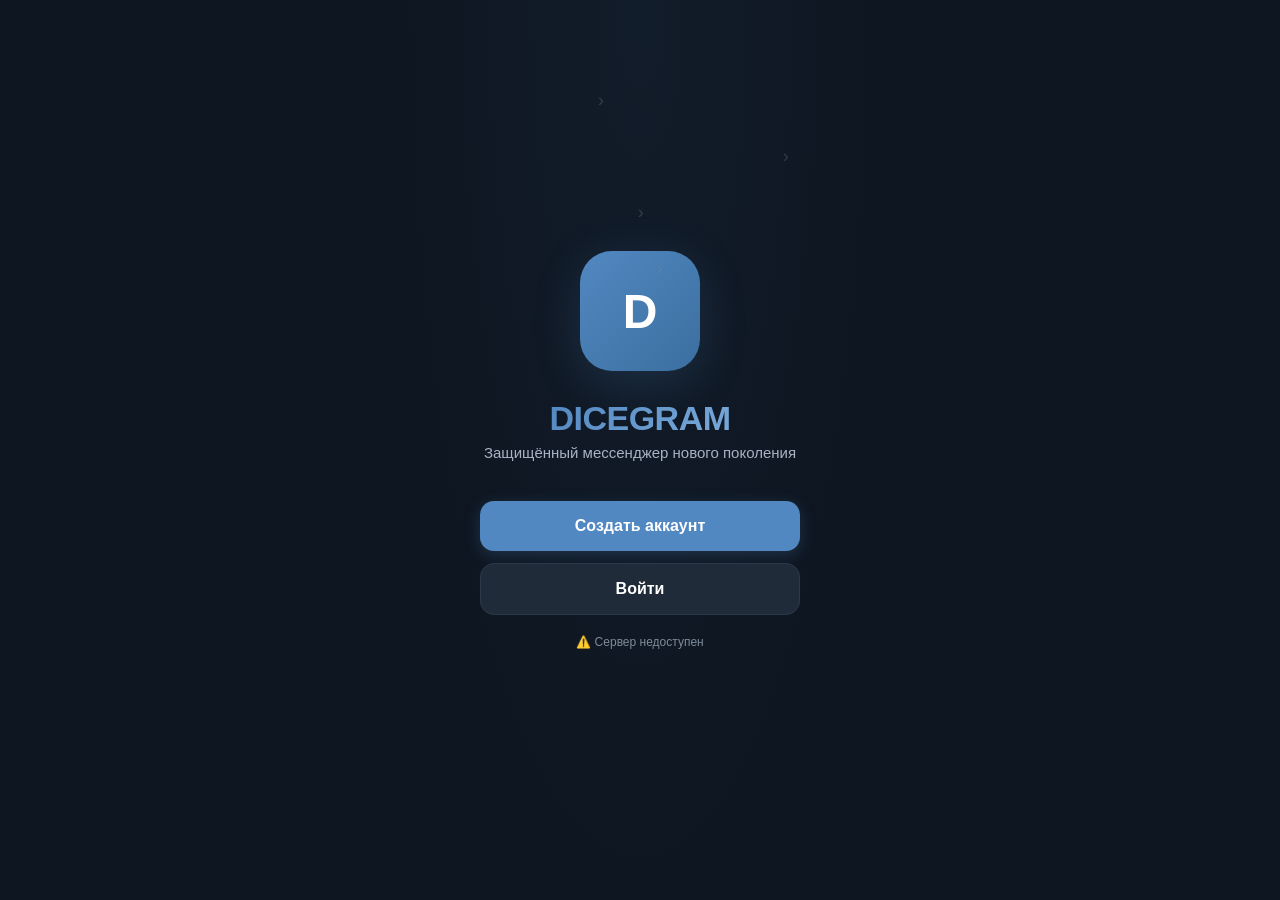
==== commit 982e1c9e: "Add files via upload" ====
--- a/index.html
+++ b/index.html
@@ -1,4603 +1,4503 @@
-<!DOCTYPE html>
-<html lang="ru">
-<head>
-<meta charset="UTF-8">
-<meta name="viewport" content="width=device-width, initial-scale=1.0, maximum-scale=1.0, user-scalable=no">
-<title>DICEGRAM</title>
-<script src="https://telegram.org/js/telegram-web-app.js"></script>
-<style>
-/* ==================== ROOT VARIABLES ==================== */
-:root {
-  /* Dark Theme (Telegram Style) */
-  --bg-primary: #0e1621;
-  --bg-secondary: #17212b;
-  --bg-card: #1f2b38;
-  --bg-hover: #2b3a4a;
-  --bg-input: #1f2b38;
-  --bg-header: #17212b;
-  --bg-nav: #17212b;
-  --bg-bubble-in: #1f2b38;
-  --bg-bubble-out: #5288c1;
-  --bg-system: rgba(82, 136, 193, 0.15);
-  --text-primary: #ffffff;
-  --text-secondary: #a8b3c4;
-  --text-muted: #7e8b9a;
-  --text-link: #5288c1;
-  --accent: #5288c1;
-  --accent-hover: #6399d4;
-  --accent-glow: rgba(82, 136, 193, 0.3);
-  --border: #2b3a4a;
-  --shadow: 0 4px 20px rgba(0, 0, 0, 0.4);
-  --radius-sm: 10px;
-  --radius-md: 14px;
-  --radius-lg: 20px;
-  --radius-xl: 26px;
-  --radius-full: 50%;
-  --transition: 0.25s cubic-bezier(0.34, 1.56, 0.64, 1);
-  --font: -apple-system, BlinkMacSystemFont, "SF Pro Display", "Segoe UI", Roboto, Arial, sans-serif;
-}
-
-/* ==================== RESET & BASE ==================== */
-* { box-sizing: border-box; margin: 0; padding: 0; -webkit-tap-highlight-color: transparent; }
-html, body {
-  height: 100%;
-  background: var(--bg-primary);
-  color: var(--text-primary);
-  font-family: var(--font);
-  overflow: hidden;
-  transition: background 0.3s ease;
-}
-::-webkit-scrollbar { width: 4px; }
-::-webkit-scrollbar-track { background: transparent; }
-::-webkit-scrollbar-thumb { background: var(--border); border-radius: 4px; }
-
-/* ==================== APP CONTAINER ==================== */
-#app {
-  position: relative;
-  height: 100vh;
-  width: 100vw;
-  max-width: 480px;
-  margin: 0 auto;
-  background: var(--bg-primary);
-  display: flex;
-  flex-direction: column;
-  overflow: hidden;
-}
-
-/* ==================== SCREENS ==================== */
-.screen {
-  position: absolute;
-  inset: 0;
-  display: flex;
-  flex-direction: column;
-  opacity: 0;
-  pointer-events: none;
-  transform: translateX(20px) scale(0.98);
-  transition: opacity 0.35s cubic-bezier(0.34, 1.56, 0.64, 1),
-              transform 0.35s cubic-bezier(0.34, 1.56, 0.64, 1);
-}
-.screen.active { opacity: 1; pointer-events: auto; transform: translateX(0) scale(1); }
-
-#loadingScreen { justify-content: center; align-items: center; background: var(--bg-primary); z-index: 999; }
-.spinner {
-  width: 44px; height: 44px; border-radius: var(--radius-full);
-  border: 3px solid var(--border); border-top-color: var(--accent);
-  animation: spin 0.8s linear infinite;
-}
-@keyframes spin { to { transform: rotate(360deg); } }
-
-/* ==================== WELCOME SCREEN ==================== */
-#welcome {
-  justify-content: center;
-  align-items: center;
-  text-align: center;
-  padding: 40px 28px;
-  background: radial-gradient(ellipse at 50% 0%, rgba(82, 136, 193, 0.08), transparent 70%),
-              var(--bg-primary);
-}
-.logo-wrapper {
-  width: 120px;
-  height: 120px;
-  border-radius: 32px;
-  background: linear-gradient(135deg, #5288c1, #3b6fa0);
-  display: flex;
-  align-items: center;
-  justify-content: center;
-  font-size: 48px;
-  font-weight: 800;
-  color: #fff;
-  box-shadow: 0 12px 48px rgba(82, 136, 193, 0.25);
-  margin-bottom: 28px;
-  position: relative;
-}
-.logo-wrapper::after {
-  content: '';
-  position: absolute;
-  inset: -3px;
-  border-radius: 34px;
-  background: linear-gradient(135deg, rgba(82, 136, 193, 0.3), transparent);
-  z-index: -1;
-}
-.brand {
-  font-size: 34px;
-  font-weight: 800;
-  letter-spacing: -0.5px;
-  background: linear-gradient(135deg, #5288c1, #7aa9d9);
-  -webkit-background-clip: text;
-  background-clip: text;
-  color: transparent;
-  margin-bottom: 6px;
-}
-.tagline {
-  color: var(--text-secondary);
-  font-size: 15px;
-  font-weight: 500;
-  margin-bottom: 40px;
-}
-.btn-row { display: flex; flex-direction: column; gap: 12px; width: 100%; max-width: 320px; }
-.btn {
-  width: 100%;
-  padding: 16px;
-  border-radius: var(--radius-md);
-  border: none;
-  font-size: 16px;
-  font-weight: 600;
-  cursor: pointer;
-  transition: transform 0.15s ease, box-shadow 0.2s ease, background 0.2s ease;
-  font-family: var(--font);
-}
-.btn:active { transform: scale(0.96); }
-.btn-primary { background: var(--accent); color: #fff; box-shadow: 0 4px 16px var(--accent-glow); }
-.btn-primary:active { box-shadow: 0 2px 8px var(--accent-glow); }
-.btn-secondary { background: var(--bg-card); color: var(--text-primary); border: 1px solid var(--border); }
-.btn-secondary:active { background: var(--bg-hover); }
-.btn-danger { background: rgba(239, 68, 68, 0.15); color: #ef4444; border: 1px solid rgba(239, 68, 68, 0.2); }
-.btn-success { background: #22c55e; color: #fff; }
-.btn-gold { background: linear-gradient(135deg, #f59e0b, #d97706); color: #fff; box-shadow: 0 4px 20px rgba(245, 158, 11, 0.25); }
-
-/* ==================== AUTH SCREENS ==================== */
-.auth-screen { padding: 32px 24px; justify-content: flex-start; background: var(--bg-primary); }
-.auth-header { margin-top: 8px; margin-bottom: 32px; }
-.auth-title { font-size: 26px; font-weight: 800; letter-spacing: -0.5px; margin-bottom: 4px; }
-.auth-sub { color: var(--text-secondary); font-size: 14px; font-weight: 400; }
-.field {
-  background: var(--bg-input);
-  border: 1.5px solid var(--border);
-  border-radius: var(--radius-sm);
-  padding: 15px 16px;
-  font-size: 16px;
-  color: var(--text-primary);
-  width: 100%;
-  margin-bottom: 12px;
-  outline: none;
-  font-family: var(--font);
-  transition: border-color 0.2s ease, box-shadow 0.2s ease;
-}
-.field:focus { border-color: var(--accent); box-shadow: 0 0 0 4px var(--accent-glow); }
-.field::placeholder { color: var(--text-muted); }
-.hint { font-size: 13px; margin-top: -4px; margin-bottom: 16px; min-height: 20px; font-weight: 500; }
-.hint.ok { color: #22c55e; }
-.hint.err { color: #ef4444; }
-.hint.muted { color: var(--text-muted); }
-.spacer { flex: 1; }
-.back-btn {
-  align-self: flex-start;
-  color: var(--accent);
-  background: transparent;
-  border: none;
-  font-size: 15px;
-  font-weight: 600;
-  cursor: pointer;
-  padding: 8px 4px;
-  display: flex;
-  align-items: center;
-  gap: 6px;
-  font-family: var(--font);
-  transition: color 0.2s ease;
-}
-.back-btn:hover { color: var(--accent-hover); }
-
-/* ==================== SUCCESS SCREEN ==================== */
-#success {
-  justify-content: center;
-  align-items: center;
-  text-align: center;
-  padding: 32px;
-  background: var(--bg-primary);
-}
-.check-circle {
-  width: 80px;
-  height: 80px;
-  border-radius: var(--radius-full);
-  background: rgba(34, 197, 94, 0.12);
-  display: flex;
-  align-items: center;
-  justify-content: center;
-  font-size: 40px;
-  color: #22c55e;
-  margin-bottom: 20px;
-  border: 2px solid rgba(34, 197, 94, 0.15);
-}
-.phone-card {
-  background: var(--bg-card);
-  border: 1px solid var(--border);
-  border-radius: var(--radius-lg);
-  padding: 20px 24px;
-  margin: 16px 0 24px;
-  width: 100%;
-  max-width: 320px;
-}
-.phone-label { font-size: 12px; color: var(--text-muted); text-transform: uppercase; letter-spacing: 0.5px; font-weight: 600; margin-bottom: 4px; }
-.phone-num { font-size: 24px; font-weight: 800; color: var(--accent); letter-spacing: 0.5px; }
-.security-note { font-size: 13px; color: var(--text-secondary); line-height: 1.6; margin-bottom: 28px; max-width: 320px; }
-
-/* ==================== BANNED SCREEN ==================== */
-.banned-screen {
-  position: absolute;
-  inset: 0;
-  background: var(--bg-primary);
-  display: none;
-  flex-direction: column;
-  align-items: center;
-  justify-content: center;
-  z-index: 100;
-  padding: 32px;
-  text-align: center;
-}
-.banned-screen.active { display: flex; }
-.banned-icon {
-  width: 80px; height: 80px; border-radius: var(--radius-full);
-  background: rgba(239, 68, 68, 0.08);
-  display: flex; align-items: center; justify-content: center;
-  font-size: 36px; margin-bottom: 24px;
-  border: 2px solid rgba(239, 68, 68, 0.12);
-}
-.banned-title { font-size: 28px; font-weight: 800; color: #ef4444; margin-bottom: 8px; }
-.banned-text { color: var(--text-secondary); font-size: 15px; line-height: 1.6; max-width: 320px; }
-.banned-btn {
-  margin-top: 32px;
-  padding: 14px 40px;
-  border-radius: var(--radius-md);
-  border: 1px solid var(--border);
-  background: transparent;
-  color: var(--text-primary);
-  font-size: 15px;
-  font-weight: 600;
-  cursor: pointer;
-  font-family: var(--font);
-  transition: background 0.2s ease;
-}
-.banned-btn:active { background: var(--bg-card); }
-
-/* ==================== MAIN APP ==================== */
-#mainApp {
-  display: none;
-  flex-direction: column;
-  height: 100%;
-  background: var(--bg-primary);
-}
-#mainApp.active { display: flex; }
-
-/* ==================== HEADER ==================== */
-.app-header {
-  display: flex;
-  align-items: center;
-  justify-content: space-between;
-  padding: 14px 18px;
-  background: var(--bg-header);
-  border-bottom: 1px solid var(--border);
-  flex-shrink: 0;
-  min-height: 56px;
-}
-.header-left { display: flex; align-items: center; gap: 12px; }
-.header-menu {
-  background: transparent;
-  border: none;
-  color: var(--text-primary);
-  font-size: 22px;
-  cursor: pointer;
-  padding: 4px;
-  display: flex;
-  align-items: center;
-  justify-content: center;
-  transition: opacity 0.2s ease;
-}
-.header-menu:active { opacity: 0.5; }
-.header-title {
-  font-size: 18px;
-  font-weight: 700;
-  letter-spacing: -0.3px;
-  background: linear-gradient(135deg, #5288c1, #7aa9d9);
-  -webkit-background-clip: text;
-  background-clip: text;
-  color: transparent;
-}
-.header-right { display: flex; align-items: center; gap: 8px; }
-.header-icon {
-  background: transparent;
-  border: none;
-  color: var(--text-secondary);
-  font-size: 20px;
-  cursor: pointer;
-  padding: 6px;
-  border-radius: var(--radius-sm);
-  transition: background 0.2s ease, color 0.2s ease;
-  display: flex;
-  align-items: center;
-  justify-content: center;
-}
-.header-icon:active { background: var(--bg-card); color: var(--text-primary); }
-
-/* ==================== TAB CONTENT ==================== */
-.tab-content {
-  flex: 1;
-  overflow-y: auto;
-  display: none;
-  flex-direction: column;
-  -webkit-overflow-scrolling: touch;
-  background: var(--bg-primary);
-}
-.tab-content.active { display: flex; }
-.tab-content::-webkit-scrollbar { display: none; }
-
-/* ==================== CHAT LIST ==================== */
-#chatListContainer { padding: 4px 0; }
-.chat-item {
-  display: flex;
-  align-items: center;
-  gap: 14px;
-  padding: 12px 18px;
-  cursor: pointer;
-  transition: background 0.15s ease;
-  position: relative;
-  animation: chatAppear 0.3s ease forwards;
-}
-@keyframes chatAppear {
-  from { opacity: 0; transform: translateY(-8px); }
-  to { opacity: 1; transform: translateY(0); }
-}
-.chat-item:active { background: var(--bg-hover); }
-.chat-avatar {
-  width: 50px;
-  height: 50px;
-  border-radius: var(--radius-full);
-  flex-shrink: 0;
-  display: flex;
-  align-items: center;
-  justify-content: center;
-  font-weight: 700;
-  font-size: 18px;
-  color: #fff;
-  background: linear-gradient(135deg, #5288c1, #3b6fa0);
-  overflow: hidden;
-  position: relative;
-  user-select: none;
-}
-.chat-avatar img { width: 100%; height: 100%; object-fit: cover; }
-.chat-avatar.support { background: linear-gradient(135deg, #22c55e, #16a34a); }
-.chat-avatar.bot { background: linear-gradient(135deg, #6b7788, #4a5568); }
-.chat-avatar.group { background: linear-gradient(135deg, #8b5cf6, #6d28d9); }
-.chat-avatar.owner {
-  border: 2px solid #f59e0b;
-  box-shadow: 0 0 20px rgba(245, 158, 11, 0.2);
-  animation: ownerGlow 2s ease-in-out infinite;
-}
-@keyframes ownerGlow {
-  0%,100% { box-shadow: 0 0 20px rgba(245, 158, 11, 0.2); }
-  50% { box-shadow: 0 0 40px rgba(245, 158, 11, 0.4); }
-}
-.chat-avatar.premium {
-  border: 2px solid #f59e0b;
-}
-.chat-avatar.premium.rainbow {
-  border: 2px solid transparent;
-  background-image: linear-gradient(var(--bg-card), var(--bg-card)), 
-                    conic-gradient(from 0deg, #f59e0b, #ef4444, #8b5cf6, #06b6d4, #f59e0b);
-  background-origin: border-box;
-  background-clip: padding-box, border-box;
-}
-.chat-avatar .online-dot {
-  position: absolute;
-  bottom: 2px;
-  right: 2px;
-  width: 13px;
-  height: 13px;
-  border-radius: var(--radius-full);
-  background: #22c55e;
-  border: 2px solid var(--bg-primary);
-}
-.chat-info { flex: 1; min-width: 0; }
-.chat-name {
-  font-weight: 600;
-  font-size: 15px;
-  display: flex;
-  align-items: center;
-  gap: 4px;
-  flex-wrap: wrap;
-}
-.chat-last {
-  color: var(--text-secondary);
-  font-size: 13.5px;
-  white-space: nowrap;
-  overflow: hidden;
-  text-overflow: ellipsis;
-  margin-top: 1px;
-}
-.chat-meta {
-  display: flex;
-  flex-direction: column;
-  align-items: flex-end;
-  gap: 4px;
-  flex-shrink: 0;
-}
-.chat-time { color: var(--text-muted); font-size: 11.5px; font-weight: 500; }
-.chat-unread {
-  background: var(--accent);
-  color: #fff;
-  font-size: 11px;
-  font-weight: 700;
-  min-width: 20px;
-  height: 20px;
-  padding: 0 6px;
-  border-radius: 10px;
-  display: flex;
-  align-items: center;
-  justify-content: center;
-  box-shadow: 0 2px 8px var(--accent-glow);
-}
-.badge-verified {
-  color: var(--accent);
-  font-size: 14px;
-  display: inline-flex;
-  align-items: center;
-}
-.badge-group { color: var(--text-muted); font-size: 10px; font-weight: 700; background: var(--bg-card); padding: 1px 8px; border-radius: 4px; }
-.badge-nft { color: #f59e0b; font-size: 10px; font-weight: 700; }
-.badge-premium { color: #f59e0b; font-size: 12px; }
-.badge-banned { color: #ef4444; font-size: 10px; font-weight: 700; }
-
-/* ==================== FAB ==================== */
-.fab {
-  position: absolute;
-  right: 20px;
-  bottom: max(20px, env(safe-area-inset-bottom));
-  width: 56px;
-  height: 56px;
-  border-radius: var(--radius-full);
-  background: var(--accent);
-  color: #fff;
-  font-size: 28px;
-  border: none;
-  box-shadow: 0 4px 24px var(--accent-glow);
-  cursor: pointer;
-  display: flex;
-  align-items: center;
-  justify-content: center;
-  transition: transform 0.15s ease, box-shadow 0.2s ease;
-}
-.fab:active { transform: scale(0.92); }
-
-/* ==================== BOTTOM NAV ==================== */
-.bottom-nav {
-  display: flex;
-  background: var(--bg-nav);
-  border-top: 1px solid var(--border);
-  padding: 6px 4px max(6px, env(safe-area-inset-bottom));
-  flex-shrink: 0;
-  position: relative;
-  z-index: 5;
-}
-.nav-item {
-  flex: 1;
-  display: flex;
-  flex-direction: column;
-  align-items: center;
-  gap: 2px;
-  cursor: pointer;
-  padding: 6px 0;
-  border-radius: var(--radius-sm);
-  transition: all 0.2s ease;
-  -webkit-tap-highlight-color: transparent;
-  background: transparent;
-  border: none;
-  font-family: var(--font);
-}
-.nav-item:active { transform: scale(0.92); }
-.nav-icon {
-  font-size: 22px;
-  color: var(--text-muted);
-  transition: color 0.25s ease, transform 0.25s ease;
-}
-.nav-item.active .nav-icon { color: var(--accent); transform: scale(1.05); }
-.nav-label {
-  font-size: 10px;
-  font-weight: 600;
-  color: var(--text-muted);
-  transition: color 0.25s ease;
-}
-.nav-item.active .nav-label { color: var(--accent); }
-.nav-badge {
-  position: absolute;
-  top: 2px;
-  right: 50%;
-  transform: translateX(calc(50% + 20px));
-  min-width: 18px;
-  height: 18px;
-  padding: 0 5px;
-  border-radius: 9px;
-  background: #ef4444;
-  color: #fff;
-  font-size: 10px;
-  font-weight: 700;
-  display: flex;
-  align-items: center;
-  justify-content: center;
-  border: 2px solid var(--bg-nav);
-}
-
-/* ==================== CHAT VIEW ==================== */
-#chatView {
-  position: absolute;
-  inset: 0;
-  background: var(--bg-primary);
-  display: none;
-  flex-direction: column;
-  z-index: 10;
-}
-#chatView.active { display: flex; }
-.chat-header {
-  display: flex;
-  align-items: center;
-  gap: 12px;
-  padding: 12px 16px;
-  background: var(--bg-header);
-  border-bottom: 1px solid var(--border);
-  flex-shrink: 0;
-}
-.chat-header .back-btn {
-  margin: 0;
-  padding: 4px;
-  font-size: 20px;
-}
-.chat-header-avatar {
-  width: 40px;
-  height: 40px;
-  border-radius: var(--radius-full);
-  flex-shrink: 0;
-  display: flex;
-  align-items: center;
-  justify-content: center;
-  font-weight: 700;
-  font-size: 16px;
-  color: #fff;
-  background: linear-gradient(135deg, #5288c1, #3b6fa0);
-  overflow: hidden;
-}
-.chat-header-avatar img { width: 100%; height: 100%; object-fit: cover; }
-.chat-header-info { flex: 1; min-width: 0; }
-.chat-header-name {
-  font-weight: 600;
-  font-size: 16px;
-  display: flex;
-  align-items: center;
-  gap: 4px;
-  flex-wrap: wrap;
-}
-.chat-header-status {
-  font-size: 12px;
-  color: var(--text-muted);
-  margin-top: 1px;
-}
-.chat-header-status.online { color: #22c55e; }
-.chat-header-status.typing { color: var(--accent); font-weight: 600; animation: typingDots 1.4s infinite; }
-@keyframes typingDots {
-  0%, 80%, 100% { opacity: 1; }
-  40% { opacity: 0.4; }
-}
-
-/* ==================== MESSAGES ==================== */
-.messages {
-  flex: 1;
-  overflow-y: auto;
-  padding: 16px 14px 12px;
-  display: flex;
-  flex-direction: column;
-  gap: 2px;
-  background: radial-gradient(ellipse at 50% 0%, rgba(82, 136, 193, 0.04), transparent 70%),
-              var(--bg-primary);
-}
-.msg-row { display: flex; margin: 2px 0; flex-direction: column; }
-.msg-row.out { align-items: flex-end; }
-.msg-wrap {
-  display: flex;
-  flex-direction: column;
-  max-width: 85%;
-}
-.msg-row.out .msg-wrap { align-items: flex-end; }
-.msg-bubble {
-  padding: 10px 14px;
-  border-radius: var(--radius-md);
-  font-size: 15px;
-  line-height: 1.45;
-  white-space: pre-wrap;
-  word-break: break-word;
-  box-shadow: 0 1px 3px rgba(0,0,0,0.1);
-  position: relative;
-}
-.msg-bubble.in { background: var(--bg-bubble-in); border-bottom-left-radius: 4px; color: var(--text-primary); }
-.msg-bubble.out { background: var(--bg-bubble-out); border-bottom-right-radius: 4px; color: #fff; }
-.msg-bubble.system {
-  background: var(--bg-system);
-  color: var(--text-secondary);
-  border-radius: var(--radius-md);
-  max-width: 92%;
-  font-size: 13px;
-  align-self: center;
-  border: 1px solid var(--border);
-  padding: 8px 14px;
-}
-.msg-bubble.nft {
-  background: linear-gradient(135deg, rgba(245, 158, 11, 0.08), rgba(245, 158, 11, 0.02));
-  border: 2px solid rgba(245, 158, 11, 0.2);
-  max-width: 92%;
-  align-self: center;
-  text-align: center;
-  padding: 12px 16px;
-}
-.msg-bubble.nft .nft-icon { font-size: 28px; display: block; margin-bottom: 4px; }
-.msg-bubble.nft .nft-name { color: #f59e0b; font-weight: 800; font-size: 16px; }
-.msg-bubble.nft .nft-price { color: #22c55e; font-weight: 700; }
-.msg-bubble img.attachment { max-width: 100%; border-radius: var(--radius-sm); display: block; margin-bottom: 4px; }
-.msg-time {
-  font-size: 10.5px;
-  opacity: 0.6;
-  margin-top: 3px;
-  display: flex;
-  align-items: center;
-  gap: 4px;
-  justify-content: flex-end;
-}
-.msg-time .check { font-size: 12px; }
-.msg-time .check.sent { opacity: 0.6; }
-.msg-time .check.read { opacity: 1; color: var(--accent); }
-.mention-link { color: var(--accent); font-weight: 600; cursor: pointer; }
-.msg-bubble.out .mention-link { color: #e0f0ff; }
-
-/* ==================== REACTIONS ==================== */
-.reactions-row {
-  display: flex;
-  gap: 4px;
-  margin-top: 4px;
-  flex-wrap: wrap;
-}
-.reaction-bubble {
-  background: rgba(255, 255, 255, 0.04);
-  border: 1px solid rgba(255, 255, 255, 0.06);
-  border-radius: 14px;
-  padding: 2px 10px 2px 8px;
-  display: inline-flex;
-  align-items: center;
-  gap: 4px;
-  cursor: pointer;
-  transition: all 0.2s ease;
-  user-select: none;
-}
-.reaction-bubble:active { transform: scale(0.92); }
-.reaction-bubble .reaction-emoji { font-size: 15px; }
-.reaction-bubble .reaction-count { font-size: 11px; color: var(--text-muted); font-weight: 600; }
-.reaction-bubble.my { border-color: rgba(82, 136, 193, 0.4); background: rgba(82, 136, 193, 0.08); }
-.reaction-bubble.my .reaction-count { color: var(--accent); }
-
-/* ==================== REPLY PREVIEW ==================== */
-.reply-preview {
-  background: var(--bg-card);
-  padding: 6px 12px;
-  border-left: 3px solid var(--accent);
-  border-radius: 4px;
-  margin-bottom: 4px;
-  font-size: 13px;
-  color: var(--text-secondary);
-  cursor: pointer;
-}
-.reply-preview .rp-name { font-weight: 700; color: var(--text-primary); }
-.reply-preview .rp-text { white-space: nowrap; overflow: hidden; text-overflow: ellipsis; }
-
-/* ==================== INPUT BAR ==================== */
-#imagePreviewBar {
-  display: none;
-  padding: 10px 14px;
-  background: var(--bg-card);
-  align-items: center;
-  gap: 10px;
-  border-top: 1px solid var(--border);
-}
-#imagePreviewBar img { width: 48px; height: 48px; object-fit: cover; border-radius: var(--radius-sm); }
-#imagePreviewBar .cancel-preview {
-  color: #ef4444;
-  background: transparent;
-  border: none;
-  font-size: 18px;
-  cursor: pointer;
-  margin-left: auto;
-  padding: 4px 8px;
-}
-.input-bar {
-  display: flex;
-  gap: 8px;
-  padding: 10px 12px;
-  background: var(--bg-header);
-  border-top: 1px solid var(--border);
-  align-items: center;
-  flex-shrink: 0;
-}
-.input-bar input {
-  flex: 1;
-  background: var(--bg-input);
-  border: 1.5px solid var(--border);
-  border-radius: 24px;
-  padding: 12px 18px;
-  color: var(--text-primary);
-  font-size: 15px;
-  outline: none;
-  font-family: var(--font);
-  transition: border-color 0.2s ease, box-shadow 0.2s ease;
-}
-.input-bar input:focus { border-color: var(--accent); box-shadow: 0 0 0 4px var(--accent-glow); }
-.input-bar input::placeholder { color: var(--text-muted); }
-.send-btn, .attach-btn {
-  width: 44px;
-  height: 44px;
-  border-radius: var(--radius-full);
-  border: none;
-  font-size: 18px;
-  cursor: pointer;
-  flex-shrink: 0;
-  display: flex;
-  align-items: center;
-  justify-content: center;
-  transition: transform 0.15s ease, background 0.2s ease;
-}
-.send-btn {
-  background: var(--accent);
-  color: #fff;
-  box-shadow: 0 4px 16px var(--accent-glow);
-}
-.send-btn:active { transform: scale(0.92); }
-.attach-btn {
-  background: var(--bg-input);
-  border: 1.5px solid var(--border);
-  color: var(--text-secondary);
-}
-.attach-btn:active { background: var(--bg-hover); }
-
-/* ==================== CONTEXT MENU ==================== */
-.context-menu {
-  position: fixed;
-  background: var(--bg-card);
-  border-radius: var(--radius-md);
-  box-shadow: var(--shadow);
-  border: 1px solid var(--border);
-  padding: 6px 0;
-  z-index: 1000;
-  min-width: 200px;
-  display: none;
-  backdrop-filter: blur(20px);
-}
-.context-menu.active { display: block; }
-.context-menu-item {
-  padding: 10px 16px;
-  cursor: pointer;
-  font-size: 14px;
-  display: flex;
-  align-items: center;
-  gap: 10px;
-  transition: background 0.15s ease;
-  color: var(--text-primary);
-  border: none;
-  background: transparent;
-  width: 100%;
-  text-align: left;
-  font-family: var(--font);
-}
-.context-menu-item:active { background: var(--bg-hover); }
-.context-menu-item.danger { color: #ef4444; }
-.context-menu-divider {
-  height: 1px;
-  background: var(--border);
-  margin: 4px 12px;
-}
-
-/* ==================== MODAL ==================== */
-.modal-overlay {
-  position: absolute;
-  inset: 0;
-  background: rgba(0, 0, 0, 0.6);
-  backdrop-filter: blur(4px);
-  z-index: 50;
-  display: none;
-  align-items: flex-end;
-  justify-content: center;
-}
-.modal-overlay.active { display: flex; }
-.modal-sheet {
-  background: var(--bg-secondary);
-  width: 100%;
-  max-width: 480px;
-  border-radius: var(--radius-xl) var(--radius-xl) 0 0;
-  padding: 12px 20px max(24px, env(safe-area-inset-bottom));
-  max-height: 85vh;
-  overflow-y: auto;
-  animation: slideUp 0.35s cubic-bezier(0.34, 1.56, 0.64, 1);
-}
-@keyframes slideUp {
-  from { transform: translateY(40px); opacity: 0; }
-  to { transform: translateY(0); opacity: 1; }
-}
-.modal-handle {
-  width: 40px;
-  height: 4px;
-  border-radius: 4px;
-  background: var(--border);
-  margin: 0 auto 16px;
-}
-.modal-title { font-size: 19px; font-weight: 700; margin-bottom: 16px; display: flex; align-items: center; gap: 10px; }
-.modal-close {
-  float: right;
-  background: transparent;
-  border: none;
-  color: var(--text-secondary);
-  font-size: 20px;
-  cursor: pointer;
-  padding: 4px 8px;
-}
-
-/* ==================== PROFILE ==================== */
-.profile-header {
-  display: flex;
-  flex-direction: column;
-  align-items: center;
-  padding: 32px 16px 24px;
-  background: radial-gradient(ellipse at 50% 0%, rgba(82, 136, 193, 0.06), transparent 70%),
-              var(--bg-primary);
-  position: relative;
-  flex-shrink: 0;
-}
-.profile-cover {
-  position: absolute;
-  top: 0;
-  left: 0;
-  right: 0;
-  height: 120px;
-  background: linear-gradient(135deg, rgba(82, 136, 193, 0.12), transparent);
-  border-radius: 0 0 30px 30px;
-  opacity: 0.5;
-}
-.profile-avatar {
-  width: 100px;
-  height: 100px;
-  border-radius: var(--radius-full);
-  font-size: 36px;
-  margin-bottom: 14px;
-  position: relative;
-  z-index: 1;
-  cursor: pointer;
-  border: 3px solid var(--border);
-  box-shadow: 0 8px 32px rgba(0,0,0,0.3);
-}
-.profile-avatar.owner {
-  border-color: #f59e0b;
-  box-shadow: 0 8px 32px rgba(245, 158, 11, 0.2);
-}
-.profile-avatar.premium.rainbow {
-  border: 3px solid transparent;
-  background-image: linear-gradient(var(--bg-primary), var(--bg-primary)), 
-                    conic-gradient(from 0deg, #f59e0b, #ef4444, #8b5cf6, #06b6d4, #f59e0b);
-  background-origin: border-box;
-  background-clip: padding-box, border-box;
-}
-.profile-avatar-hint { font-size: 11px; color: var(--text-muted); margin-top: -6px; margin-bottom: 10px; z-index: 1; }
-.profile-name { font-size: 22px; font-weight: 800; display: flex; align-items: center; gap: 6px; flex-wrap: wrap; justify-content: center; z-index: 1; }
-.profile-phone { color: var(--text-secondary); font-size: 14px; margin-top: 2px; z-index: 1; }
-.profile-bio { color: var(--text-secondary); font-size: 13.5px; margin-top: 6px; text-align: center; max-width: 280px; line-height: 1.4; z-index: 1; }
-.verified-line {
-  color: var(--accent);
-  font-size: 12.5px;
-  margin-top: 8px;
-  display: flex;
-  align-items: center;
-  gap: 6px;
-  background: rgba(82, 136, 193, 0.08);
-  padding: 4px 14px;
-  border-radius: 20px;
-  font-weight: 600;
-  z-index: 1;
-}
-.owner-line {
-  color: #f59e0b;
-  font-size: 12.5px;
-  margin-top: 6px;
-  font-weight: 700;
-  background: rgba(245, 158, 11, 0.08);
-  padding: 4px 14px;
-  border-radius: 20px;
-  z-index: 1;
-}
-
-/* ==================== PROFILE TABS ==================== */
-.profile-tabs {
-  display: flex;
-  background: var(--bg-secondary);
-  border-bottom: 1px solid var(--border);
-  padding: 0 16px;
-  gap: 4px;
-  flex-shrink: 0;
-}
-.profile-tab {
-  padding: 12px 16px;
-  font-size: 14px;
-  font-weight: 600;
-  color: var(--text-muted);
-  cursor: pointer;
-  border-bottom: 3px solid transparent;
-  transition: all 0.3s ease;
-  background: transparent;
-  border-top: none;
-  border-left: none;
-  border-right: none;
-  font-family: var(--font);
-}
-.profile-tab:active { transform: scale(0.95); }
-.profile-tab.active { color: var(--accent); border-bottom-color: var(--accent); }
-.profile-tab-content {
-  flex: 1;
-  overflow-y: auto;
-  padding: 16px;
-  display: none;
-  flex-direction: column;
-  gap: 12px;
-}
-.profile-tab-content.active { display: flex; }
-
-/* ==================== PROFILE CARDS ==================== */
-.profile-card {
-  background: var(--bg-card);
-  border-radius: var(--radius-md);
-  padding: 14px 16px;
-  display: flex;
-  align-items: center;
-  justify-content: space-between;
-  cursor: pointer;
-  transition: background 0.15s ease;
-  border: 1px solid var(--border);
-}
-.profile-card:active { background: var(--bg-hover); }
-.profile-card .left { display: flex; align-items: center; gap: 12px; }
-.profile-card .icon {
-  width: 36px;
-  height: 36px;
-  border-radius: var(--radius-full);
-  background: rgba(82, 136, 193, 0.08);
-  display: flex;
-  align-items: center;
-  justify-content: center;
-  font-size: 16px;
-  flex-shrink: 0;
-}
-.profile-card .label { font-weight: 600; font-size: 15px; }
-.profile-card .value { color: var(--text-secondary); font-size: 14px; max-width: 140px; overflow: hidden; text-overflow: ellipsis; white-space: nowrap; }
-.profile-card .arrow { color: var(--text-muted); font-size: 18px; opacity: 0.3; }
-
-/* ==================== GIFT GRID ==================== */
-.gifts-grid {
-  display: grid;
-  grid-template-columns: repeat(3, 1fr);
-  gap: 12px;
-}
-.gift-item {
-  background: var(--bg-card);
-  border-radius: var(--radius-md);
-  padding: 16px 8px;
-  text-align: center;
-  cursor: pointer;
-  transition: all 0.3s ease;
-  border: 1px solid var(--border);
-  position: relative;
-}
-.gift-item:active { transform: scale(0.95); }
-.gift-item .emoji { font-size: 36px; display: block; margin-bottom: 4px; }
-.gift-item .name { font-size: 12px; font-weight: 600; }
-.gift-item .price { font-size: 11px; color: #f59e0b; font-weight: 700; }
-.gift-item .from { font-size: 10px; color: var(--text-muted); margin-top: 2px; }
-.gift-item .sell-btn {
-  margin-top: 6px;
-  padding: 4px 12px;
-  border-radius: 6px;
-  border: none;
-  font-size: 11px;
-  font-weight: 600;
-  background: #ef4444;
-  color: #fff;
-  cursor: pointer;
-  font-family: var(--font);
-}
-.gift-item .sell-btn:active { transform: scale(0.95); }
-
-.gift-shop-grid {
-  display: grid;
-  grid-template-columns: repeat(3, 1fr);
-  gap: 12px;
-}
-.gift-shop-item {
-  background: var(--bg-card);
-  border-radius: var(--radius-md);
-  padding: 16px 8px;
-  text-align: center;
-  cursor: pointer;
-  transition: all 0.3s ease;
-  border: 2px solid var(--border);
-  position: relative;
-}
-.gift-shop-item:active { transform: scale(0.95); }
-.gift-shop-item .emoji { font-size: 40px; display: block; margin-bottom: 4px; }
-.gift-shop-item .name { font-size: 12px; font-weight: 600; }
-.gift-shop-item .price { font-size: 12px; color: #f59e0b; font-weight: 700; }
-.gift-shop-item.selected { border-color: var(--accent); box-shadow: 0 0 0 4px var(--accent-glow); }
-.gift-shop-item .check {
-  position: absolute;
-  top: 4px;
-  right: 4px;
-  width: 22px;
-  height: 22px;
-  border-radius: var(--radius-full);
-  background: var(--accent);
-  color: #fff;
-  font-size: 12px;
-  display: flex;
-  align-items: center;
-  justify-content: center;
-  opacity: 0;
-  transform: scale(0);
-  transition: all 0.3s ease;
-}
-.gift-shop-item.selected .check { opacity: 1; transform: scale(1); }
-
-/* ==================== SETTINGS ==================== */
-.settings-container { padding: 16px 20px 32px; flex: 1; overflow-y: auto; }
-.settings-section { font-size: 12px; font-weight: 700; text-transform: uppercase; letter-spacing: 0.8px; color: var(--text-muted); padding: 10px 4px 12px 4px; }
-.settings-grid { display: flex; flex-direction: column; gap: 10px; margin-bottom: 16px; }
-.settings-card {
-  background: var(--bg-card);
-  border-radius: var(--radius-md);
-  padding: 12px 16px;
-  display: flex;
-  align-items: center;
-  gap: 14px;
-  cursor: pointer;
-  transition: background 0.15s ease, transform 0.15s ease;
-  border: 1px solid var(--border);
-  min-height: 56px;
-}
-.settings-card:active { transform: scale(0.97); background: var(--bg-hover); }
-.settings-icon {
-  width: 40px;
-  height: 40px;
-  border-radius: var(--radius-full);
-  display: flex;
-  align-items: center;
-  justify-content: center;
-  font-size: 18px;
-  flex-shrink: 0;
-  color: #fff;
-}
-.settings-content { flex: 1; min-width: 0; }
-.settings-title { font-size: 15px; font-weight: 600; }
-.settings-sub { font-size: 12.5px; color: var(--text-muted); font-weight: 500; margin-top: 1px; }
-.settings-right { display: flex; align-items: center; gap: 8px; flex-shrink: 0; }
-.settings-chevron { color: var(--text-muted); font-size: 18px; opacity: 0.3; }
-.settings-badge {
-  font-size: 11px;
-  font-weight: 700;
-  padding: 2px 10px;
-  border-radius: 12px;
-  background: var(--accent);
-  color: #fff;
-}
-.settings-badge.gold { background: linear-gradient(135deg, #f59e0b, #d97706); }
-.settings-badge.green { background: #22c55e; }
-.settings-balance { font-size: 14px; font-weight: 700; color: #f59e0b; }
-
-/* ==================== TOAST ==================== */
-#toast {
-  position: absolute;
-  bottom: 100px;
-  left: 50%;
-  transform: translateX(-50%) translateY(10px);
-  background: var(--bg-card);
-  color: var(--text-primary);
-  padding: 12px 20px;
-  border-radius: var(--radius-sm);
-  font-size: 14px;
-  font-weight: 600;
-  z-index: 200;
-  opacity: 0;
-  transition: opacity 0.3s ease, transform 0.3s ease;
-  pointer-events: none;
-  max-width: 85%;
-  text-align: center;
-  box-shadow: var(--shadow);
-  border: 1px solid var(--border);
-}
-#toast.show { opacity: 1; transform: translateX(-50%) translateY(0); }
-
-/* ==================== EMPTY STATE ==================== */
-.empty-state {
-  text-align: center;
-  color: var(--text-muted);
-  padding: 60px 30px;
-  font-size: 14px;
-  line-height: 1.6;
-}
-
-/* ==================== CONTACTS ==================== */
-.search-box { padding: 12px 18px; }
-.search-box input {
-  width: 100%;
-  background: var(--bg-input);
-  border: 1.5px solid var(--border);
-  border-radius: 24px;
-  padding: 12px 18px;
-  color: var(--text-primary);
-  outline: none;
-  font-size: 14.5px;
-  font-family: var(--font);
-  transition: border-color 0.2s ease, box-shadow 0.2s ease;
-}
-.search-box input:focus { border-color: var(--accent); box-shadow: 0 0 0 4px var(--accent-glow); }
-.search-box input::placeholder { color: var(--text-muted); }
-
-/* ==================== GROUP ==================== */
-.group-member {
-  display: flex;
-  align-items: center;
-  gap: 12px;
-  padding: 10px 16px;
-  border-bottom: 1px solid var(--border);
-}
-.group-member .avatar { width: 36px; height: 36px; border-radius: var(--radius-full); font-size: 14px; flex-shrink: 0; display: flex; align-items: center; justify-content: center; font-weight: 700; color: #fff; background: linear-gradient(135deg, #5288c1, #3b6fa0); }
-.group-member .name { flex: 1; font-weight: 600; font-size: 14px; }
-.group-member .role { font-size: 11px; color: var(--text-muted); font-weight: 600; }
-.group-member .role.admin { color: var(--accent); }
-.group-member .role.owner { color: #f59e0b; }
-.group-member .action { color: var(--accent); font-size: 13px; cursor: pointer; padding: 4px 10px; border-radius: 6px; background: var(--bg-hover); }
-
-/* ==================== PREMIUM ==================== */
-.premium-page {
-  position: absolute;
-  inset: 0;
-  background: var(--bg-primary);
-  display: none;
-  flex-direction: column;
-  z-index: 40;
-  overflow-y: auto;
-}
-.premium-page.active { display: flex; }
-.premium-hero {
-  text-align: center;
-  padding: 32px 20px 24px;
-}
-.premium-hero .crown { font-size: 64px; display: block; animation: float 3s ease-in-out infinite; }
-@keyframes float {
-  0%,100% { transform: translateY(0); }
-  50% { transform: translateY(-8px); }
-}
-.premium-hero .title {
-  font-size: 30px;
-  font-weight: 800;
-  background: linear-gradient(135deg, #f59e0b, #ef4444, #8b5cf6, #06b6d4);
-  background-size: 300% 100%;
-  -webkit-background-clip: text;
-  background-clip: text;
-  color: transparent;
-  animation: shine 4s linear infinite;
-  margin-top: 4px;
-}
-@keyframes shine {
-  0% { background-position: 0% 50%; }
-  100% { background-position: 300% 50%; }
-}
-.premium-hero .sub { color: var(--text-secondary); font-size: 14px; margin-top: 2px; }
-.premium-features { padding: 0 20px 20px; display: flex; flex-direction: column; gap: 10px; }
-.premium-feature {
-  background: var(--bg-card);
-  border-radius: var(--radius-md);
-  padding: 14px 16px;
-  display: flex;
-  align-items: center;
-  gap: 14px;
-  border: 1px solid var(--border);
-}
-.premium-feature .icon { font-size: 24px; flex-shrink: 0; }
-.premium-feature .info { flex: 1; }
-.premium-feature .info .name { font-weight: 700; font-size: 15px; }
-.premium-feature .info .desc { font-size: 12.5px; color: var(--text-muted); }
-.premium-feature .check { color: #f59e0b; font-size: 18px; }
-.premium-price {
-  padding: 20px;
-  text-align: center;
-}
-.premium-price .price { font-size: 38px; font-weight: 800; color: #fff; }
-.premium-price .price span { font-size: 16px; font-weight: 400; color: var(--text-muted); }
-.premium-price .period { color: var(--text-muted); font-size: 13px; margin-top: 2px; }
-.btn-premium {
-  width: 100%;
-  padding: 16px;
-  border-radius: var(--radius-md);
-  border: none;
-  font-size: 17px;
-  font-weight: 700;
-  cursor: pointer;
-  background: linear-gradient(135deg, #f59e0b, #d97706);
-  color: #fff;
-  transition: transform 0.15s ease, box-shadow 0.2s ease;
-  font-family: var(--font);
-  box-shadow: 0 4px 24px rgba(245, 158, 11, 0.25);
-}
-.btn-premium:active { transform: scale(0.96); }
-.btn-premium.active {
-  background: var(--bg-card);
-  box-shadow: none;
-  color: var(--text-secondary);
-}
-
-/* ==================== WALLET ==================== */
-.wallet-card {
-  background: var(--bg-card);
-  border-radius: var(--radius-lg);
-  padding: 24px;
-  text-align: center;
-  border: 1px solid var(--border);
-  margin-bottom: 16px;
-}
-.wallet-card .amount { font-size: 40px; font-weight: 800; color: #f59e0b; }
-.wallet-card .currency { font-size: 16px; color: var(--text-secondary); }
-.transaction-item {
-  display: flex;
-  align-items: center;
-  justify-content: space-between;
-  padding: 10px 0;
-  border-bottom: 1px solid var(--border);
-}
-.transaction-item .info { display: flex; flex-direction: column; gap: 2px; }
-.transaction-item .info .name { font-weight: 600; font-size: 14px; }
-.transaction-item .info .date { font-size: 12px; color: var(--text-muted); }
-.transaction-item .amount.positive { color: #22c55e; font-weight: 700; }
-.transaction-item .amount.negative { color: #ef4444; font-weight: 700; }
-
-/* ==================== AI CHAT ==================== */
-.ai-messages {
-  flex: 1;
-  overflow-y: auto;
-  padding: 16px;
-  display: flex;
-  flex-direction: column;
-  gap: 8px;
-}
-.ai-msg {
-  max-width: 85%;
-  padding: 10px 14px;
-  border-radius: var(--radius-md);
-  font-size: 15px;
-  line-height: 1.5;
-}
-.ai-msg.user { align-self: flex-end; background: var(--accent); color: #fff; }
-.ai-msg.assistant { align-self: flex-start; background: var(--bg-bubble-in); }
-.ai-msg .time { font-size: 10px; opacity: 0.5; margin-top: 4px; display: block; }
-.ai-input-bar {
-  display: flex;
-  gap: 8px;
-  padding: 10px 12px;
-  background: var(--bg-header);
-  border-top: 1px solid var(--border);
-  flex-shrink: 0;
-}
-.ai-input-bar input {
-  flex: 1;
-  background: var(--bg-input);
-  border: 1.5px solid var(--border);
-  border-radius: 24px;
-  padding: 12px 18px;
-  color: var(--text-primary);
-  font-size: 15px;
-  outline: none;
-  font-family: var(--font);
-}
-.ai-input-bar input:focus { border-color: var(--accent); box-shadow: 0 0 0 4px var(--accent-glow); }
-
-/* ==================== COLOR PICKER ==================== */
-.color-picker {
-  display: flex;
-  gap: 10px;
-  padding: 12px 0;
-  flex-wrap: wrap;
-  justify-content: center;
-}
-.color-option {
-  width: 38px;
-  height: 38px;
-  border-radius: var(--radius-full);
-  cursor: pointer;
-  border: 3px solid transparent;
-  transition: all 0.3s ease;
-  position: relative;
-}
-.color-option:active { transform: scale(0.9); }
-.color-option.active { border-color: #fff; box-shadow: 0 0 20px rgba(255,255,255,0.15); transform: scale(1.05); }
-.color-option .check {
-  position: absolute;
-  inset: 0;
-  display: flex;
-  align-items: center;
-  justify-content: center;
-  color: #fff;
-  font-size: 14px;
-  opacity: 0;
-  text-shadow: 0 0 10px rgba(0,0,0,0.5);
-}
-.color-option.active .check { opacity: 1; }
-
-/* ==================== MEDIA GRID ==================== */
-.media-grid {
-  display: grid;
-  grid-template-columns: repeat(3, 1fr);
-  gap: 4px;
-}
-.media-grid .media-item {
-  aspect-ratio: 1;
-  border-radius: 6px;
-  overflow: hidden;
-  background: var(--bg-card);
-  border: 1px solid var(--border);
-}
-.media-grid .media-item img {
-  width: 100%;
-  height: 100%;
-  object-fit: cover;
-  cursor: pointer;
-}
-.media-grid .media-item img:active { transform: scale(1.02); }
-
-/* ==================== RESPONSIVE ==================== */
-@media (max-width: 380px) {
-  .wallet-card .amount { font-size: 32px; }
-  .gifts-grid, .gift-shop-grid { grid-template-columns: repeat(2, 1fr); }
-  .premium-hero .crown { font-size: 48px; }
-  .premium-hero .title { font-size: 24px; }
-  .premium-price .price { font-size: 30px; }
-  .settings-card { min-height: 48px; padding: 10px 14px; }
-}
-</style>
-</head>
-<body>
-<div id="app">
-
-<!-- ==================== LOADING ==================== -->
-<div class="screen active" id="loadingScreen"><div class="spinner"></div></div>
-
-<!-- ==================== WELCOME ==================== -->
-<div class="screen" id="welcome">
-  <div class="logo-wrapper">D</div>
-  <div class="brand">DICEGRAM</div>
-  <div class="tagline">Защищённый мессенджер нового поколения</div>
-  <div class="btn-row">
-    <button class="btn btn-primary" onclick="goTo('regName')">Создать аккаунт</button>
-    <button class="btn btn-secondary" onclick="goTo('loginScreen')">Войти</button>
-  </div>
-  <div id="connStatus" style="margin-top:20px;font-size:12px;color:var(--text-muted);">Проверка соединения...</div>
-</div>
-
-<!-- ==================== REGISTRATION ==================== -->
-<div class="screen auth-screen" id="regName">
-  <button class="back-btn" onclick="goTo('welcome')">← Назад</button>
-  <div class="auth-header">
-    <div class="auth-title">Как вас зовут?</div>
-    <div class="auth-sub">Введите ваше имя</div>
-  </div>
-  <input class="field" id="inputName" placeholder="Имя" maxlength="40">
-  <div class="spacer"></div>
-  <button class="btn btn-primary" id="btnNameNext" onclick="stepNameNext()" disabled>Далее</button>
-</div>
-
-<div class="screen auth-screen" id="regUsername">
-  <button class="back-btn" onclick="goTo('regName')">← Назад</button>
-  <div class="auth-header">
-    <div class="auth-title">Придумайте юзернейм</div>
-    <div class="auth-sub">Только латиница, цифры и _, от 3 до 20 символов</div>
-  </div>
-  <input class="field" id="inputUsername" placeholder="username" maxlength="20" autocapitalize="off">
-  <div class="hint muted" id="usernameHint"></div>
-  <div class="spacer"></div>
-  <button class="btn btn-primary" id="btnUserNext" onclick="stepUsernameNext()" disabled>Далее</button>
-</div>
-
-<div class="screen auth-screen" id="regPassword">
-  <button class="back-btn" onclick="goTo('regUsername')">← Назад</button>
-  <div class="auth-header">
-    <div class="auth-title">Придумайте пароль</div>
-    <div class="auth-sub">Не менее 6 символов</div>
-  </div>
-  <input class="field" type="password" id="inputPassword" placeholder="Пароль">
-  <input class="field" type="password" id="inputPassword2" placeholder="Подтвердите пароль">
-  <div class="hint err" id="passwordHint"></div>
-  <div class="spacer"></div>
-  <button class="btn btn-primary" id="btnPassNext" onclick="stepPasswordNext()">Далее</button>
-</div>
-
-<!-- ==================== SUCCESS ==================== -->
-<div class="screen" id="success">
-  <div class="check-circle">✓</div>
-  <div class="auth-title" id="successTitle">Аккаунт создан!</div>
-  <div class="phone-card">
-    <div class="phone-label">Ваш номер в DICEGRAM</div>
-    <div class="phone-num" id="phoneDisplay">+777 00-00-00</div>
-  </div>
-  <div class="security-note" id="successNote"></div>
-  <button class="btn btn-primary" onclick="finishRegistration()">Продолжить</button>
-</div>
-
-<!-- ==================== LOGIN ==================== -->
-<div class="screen auth-screen" id="loginScreen">
-  <button class="back-btn" onclick="goTo('welcome')">← Назад</button>
-  <div class="auth-header">
-    <div class="auth-title">Вход в DICEGRAM</div>
-    <div class="auth-sub">Введите номер и пароль</div>
-  </div>
-  <input class="field" id="loginPhone" placeholder="+777 xx-xx-xx">
-  <input class="field" type="password" id="loginPassword" placeholder="Пароль">
-  <div id="login2faContainer" style="display:none;">
-    <input class="field" id="login2faCode" placeholder="Код 2FA" maxlength="6">
-  </div>
-  <div class="hint err" id="loginHint"></div>
-  <div class="spacer"></div>
-  <button class="btn btn-primary" onclick="doLogin()">Войти</button>
-</div>
-
-<!-- ==================== BANNED ==================== -->
-<div class="banned-screen" id="bannedScreen">
-  <div class="banned-icon">🚫</div>
-  <div class="banned-title">Доступ ограничен</div>
-  <div class="banned-text">Ваш аккаунт был заблокирован администрацией.</div>
-  <button class="banned-btn" onclick="logoutFromBanned()">Выйти</button>
-</div>
-
-<!-- ==================== MAIN APP ==================== -->
-<div id="mainApp">
-  <!-- HEADER -->
-  <div class="app-header">
-    <div class="header-left">
-      <button class="header-menu" onclick="toggleMenu()">☰</button>
-      <span class="header-title">Dicegram</span>
-    </div>
-    <div class="header-right">
-      <button class="header-icon" onclick="openSearch()">🔍</button>
-    </div>
-  </div>
-
-  <!-- CHATS TAB -->
-  <div class="tab-content active" id="tabChats" style="position:relative;">
-    <div id="chatListContainer"></div>
-    <button class="fab" onclick="openCreateGroupModal()">✚</button>
-  </div>
-
-  <!-- CONTACTS TAB -->
-  <div class="tab-content" id="tabContacts">
-    <div class="search-box">
-      <input id="contactSearch" placeholder="Поиск по юзернейму" oninput="searchContacts()">
-    </div>
-    <div id="contactsResult"><div class="empty-state">Начните вводить юзернейм</div></div>
-    <button class="fab" onclick="openAddContactModal()">✚</button>
-  </div>
-
-  <!-- SETTINGS TAB -->
-  <div class="tab-content" id="tabSettings">
-    <div class="settings-container">
-      <div class="settings-section">Аккаунт</div>
-      <div class="settings-grid">
-        <div class="settings-card" onclick="openAccountPage()">
-          <div class="settings-icon" style="background:var(--accent);">👤</div>
-          <div class="settings-content">
-            <div class="settings-title">Профиль</div>
-            <div class="settings-sub">Имя, юзернейм, аватар</div>
+<!DOCTYPE html>
+<html lang="ru">
+<head>
+<meta charset="UTF-8">
+<meta name="viewport" content="width=device-width, initial-scale=1.0, maximum-scale=1.0, user-scalable=no">
+<title>DICEGRAM</title>
+<script src="https://telegram.org/js/telegram-web-app.js"></script>
+<style>
+/* ==================== ROOT VARIABLES ==================== */
+:root {
+  --bg-primary: #0e1621;
+  --bg-secondary: #17212b;
+  --bg-card: #1f2b38;
+  --bg-hover: #2b3a4a;
+  --bg-input: #1f2b38;
+  --bg-header: #17212b;
+  --bg-nav: #17212b;
+  --bg-bubble-in: #1f2b38;
+  --bg-bubble-out: #5288c1;
+  --bg-system: rgba(82, 136, 193, 0.12);
+  --text-primary: #ffffff;
+  --text-secondary: #a8b3c4;
+  --text-muted: #7e8b9a;
+  --accent: #5288c1;
+  --accent-hover: #6399d4;
+  --accent-glow: rgba(82, 136, 193, 0.25);
+  --border: #2b3a4a;
+  --shadow: 0 4px 20px rgba(0, 0, 0, 0.4);
+  --radius-sm: 10px;
+  --radius-md: 14px;
+  --radius-lg: 20px;
+  --radius-xl: 26px;
+  --radius-full: 50%;
+  --transition: 0.25s cubic-bezier(0.34, 1.56, 0.64, 1);
+  --font: -apple-system, BlinkMacSystemFont, "SF Pro Display", "Segoe UI", Roboto, Arial, sans-serif;
+}
+
+* { box-sizing: border-box; margin: 0; padding: 0; -webkit-tap-highlight-color: transparent; }
+html, body {
+  height: 100%;
+  background: var(--bg-primary);
+  color: var(--text-primary);
+  font-family: var(--font);
+  overflow: hidden;
+}
+::-webkit-scrollbar { width: 4px; }
+::-webkit-scrollbar-track { background: transparent; }
+::-webkit-scrollbar-thumb { background: var(--border); border-radius: 4px; }
+
+#app {
+  position: relative;
+  height: 100vh;
+  width: 100vw;
+  max-width: 480px;
+  margin: 0 auto;
+  background: var(--bg-primary);
+  display: flex;
+  flex-direction: column;
+  overflow: hidden;
+}
+
+/* ==================== SCREENS ==================== */
+.screen {
+  position: absolute;
+  inset: 0;
+  display: flex;
+  flex-direction: column;
+  opacity: 0;
+  pointer-events: none;
+  transform: translateX(20px) scale(0.98);
+  transition: opacity 0.35s cubic-bezier(0.34, 1.56, 0.64, 1),
+              transform 0.35s cubic-bezier(0.34, 1.56, 0.64, 1);
+}
+.screen.active { opacity: 1; pointer-events: auto; transform: translateX(0) scale(1); }
+
+#loadingScreen { justify-content: center; align-items: center; background: var(--bg-primary); z-index: 999; }
+.spinner {
+  width: 44px; height: 44px; border-radius: var(--radius-full);
+  border: 3px solid var(--border); border-top-color: var(--accent);
+  animation: spin 0.8s linear infinite;
+}
+@keyframes spin { to { transform: rotate(360deg); } }
+
+/* ==================== WELCOME ==================== */
+#welcome {
+  justify-content: center;
+  align-items: center;
+  text-align: center;
+  padding: 40px 28px;
+  background: radial-gradient(ellipse at 50% 0%, rgba(82, 136, 193, 0.06), transparent 70%),
+              var(--bg-primary);
+}
+.logo-wrapper {
+  width: 120px;
+  height: 120px;
+  border-radius: 32px;
+  background: linear-gradient(135deg, #5288c1, #3b6fa0);
+  display: flex;
+  align-items: center;
+  justify-content: center;
+  font-size: 48px;
+  font-weight: 800;
+  color: #fff;
+  box-shadow: 0 12px 48px rgba(82, 136, 193, 0.2);
+  margin-bottom: 28px;
+}
+.brand {
+  font-size: 34px;
+  font-weight: 800;
+  letter-spacing: -0.5px;
+  background: linear-gradient(135deg, #5288c1, #7aa9d9);
+  -webkit-background-clip: text;
+  background-clip: text;
+  color: transparent;
+  margin-bottom: 6px;
+}
+.tagline { color: var(--text-secondary); font-size: 15px; font-weight: 500; margin-bottom: 40px; }
+.btn-row { display: flex; flex-direction: column; gap: 12px; width: 100%; max-width: 320px; }
+.btn {
+  width: 100%;
+  padding: 16px;
+  border-radius: var(--radius-md);
+  border: none;
+  font-size: 16px;
+  font-weight: 600;
+  cursor: pointer;
+  transition: transform 0.15s ease, box-shadow 0.2s ease, background 0.2s ease;
+  font-family: var(--font);
+}
+.btn:active { transform: scale(0.96); }
+.btn-primary { background: var(--accent); color: #fff; box-shadow: 0 4px 16px var(--accent-glow); }
+.btn-secondary { background: var(--bg-card); color: var(--text-primary); border: 1px solid var(--border); }
+.btn-danger { background: rgba(239, 68, 68, 0.12); color: #ef4444; border: 1px solid rgba(239, 68, 68, 0.2); }
+.btn-success { background: #22c55e; color: #fff; }
+.btn-gold { background: linear-gradient(135deg, #f59e0b, #d97706); color: #fff; box-shadow: 0 4px 20px rgba(245, 158, 11, 0.25); }
+
+/* ==================== AUTH ==================== */
+.auth-screen { padding: 32px 24px; justify-content: flex-start; background: var(--bg-primary); }
+.auth-header { margin-top: 8px; margin-bottom: 32px; }
+.auth-title { font-size: 26px; font-weight: 800; letter-spacing: -0.5px; margin-bottom: 4px; }
+.auth-sub { color: var(--text-secondary); font-size: 14px; font-weight: 400; }
+.field {
+  background: var(--bg-input);
+  border: 1.5px solid var(--border);
+  border-radius: var(--radius-sm);
+  padding: 15px 16px;
+  font-size: 16px;
+  color: var(--text-primary);
+  width: 100%;
+  margin-bottom: 12px;
+  outline: none;
+  font-family: var(--font);
+  transition: border-color 0.2s ease, box-shadow 0.2s ease;
+}
+.field:focus { border-color: var(--accent); box-shadow: 0 0 0 4px var(--accent-glow); }
+.field::placeholder { color: var(--text-muted); }
+.hint { font-size: 13px; margin-top: -4px; margin-bottom: 16px; min-height: 20px; font-weight: 500; }
+.hint.ok { color: #22c55e; }
+.hint.err { color: #ef4444; }
+.hint.muted { color: var(--text-muted); }
+.spacer { flex: 1; }
+.back-btn {
+  align-self: flex-start;
+  color: var(--accent);
+  background: transparent;
+  border: none;
+  font-size: 15px;
+  font-weight: 600;
+  cursor: pointer;
+  padding: 8px 4px;
+  display: flex;
+  align-items: center;
+  gap: 6px;
+  font-family: var(--font);
+}
+.back-btn svg { width: 20px; height: 20px; }
+
+/* ==================== SUCCESS ==================== */
+#success {
+  justify-content: center;
+  align-items: center;
+  text-align: center;
+  padding: 32px;
+  background: var(--bg-primary);
+}
+.check-circle {
+  width: 80px;
+  height: 80px;
+  border-radius: var(--radius-full);
+  background: rgba(34, 197, 94, 0.1);
+  display: flex;
+  align-items: center;
+  justify-content: center;
+  font-size: 40px;
+  color: #22c55e;
+  margin-bottom: 20px;
+}
+.phone-card {
+  background: var(--bg-card);
+  border: 1px solid var(--border);
+  border-radius: var(--radius-lg);
+  padding: 20px 24px;
+  margin: 16px 0 24px;
+  width: 100%;
+  max-width: 320px;
+}
+.phone-label { font-size: 12px; color: var(--text-muted); text-transform: uppercase; letter-spacing: 0.5px; font-weight: 600; margin-bottom: 4px; }
+.phone-num { font-size: 24px; font-weight: 800; color: var(--accent); letter-spacing: 0.5px; }
+.security-note { font-size: 13px; color: var(--text-secondary); line-height: 1.6; margin-bottom: 28px; max-width: 320px; }
+
+/* ==================== BANNED ==================== */
+.banned-screen {
+  position: absolute;
+  inset: 0;
+  background: var(--bg-primary);
+  display: none;
+  flex-direction: column;
+  align-items: center;
+  justify-content: center;
+  z-index: 100;
+  padding: 32px;
+  text-align: center;
+}
+.banned-screen.active { display: flex; }
+.banned-icon {
+  width: 80px; height: 80px; border-radius: var(--radius-full);
+  background: rgba(239, 68, 68, 0.08);
+  display: flex; align-items: center; justify-content: center;
+  font-size: 36px; margin-bottom: 24px;
+}
+.banned-title { font-size: 28px; font-weight: 800; color: #ef4444; margin-bottom: 8px; }
+.banned-text { color: var(--text-secondary); font-size: 15px; line-height: 1.6; max-width: 320px; }
+.banned-btn {
+  margin-top: 32px;
+  padding: 14px 40px;
+  border-radius: var(--radius-md);
+  border: 1px solid var(--border);
+  background: transparent;
+  color: var(--text-primary);
+  font-size: 15px;
+  font-weight: 600;
+  cursor: pointer;
+  font-family: var(--font);
+}
+
+/* ==================== MAIN APP ==================== */
+#mainApp {
+  display: none;
+  flex-direction: column;
+  height: 100%;
+  background: var(--bg-primary);
+}
+#mainApp.active { display: flex; }
+
+/* ==================== HEADER ==================== */
+.app-header {
+  display: flex;
+  align-items: center;
+  justify-content: space-between;
+  padding: 12px 16px;
+  background: var(--bg-header);
+  border-bottom: 1px solid var(--border);
+  flex-shrink: 0;
+  min-height: 52px;
+}
+.header-left { display: flex; align-items: center; gap: 10px; }
+.header-menu {
+  background: transparent;
+  border: none;
+  color: var(--text-secondary);
+  font-size: 20px;
+  cursor: pointer;
+  padding: 4px;
+  transition: opacity 0.2s ease;
+}
+.header-menu:active { opacity: 0.5; }
+.header-title {
+  font-size: 18px;
+  font-weight: 700;
+  color: var(--text-primary);
+}
+.header-title span { color: var(--accent); }
+.header-right { display: flex; align-items: center; gap: 4px; }
+.header-icon {
+  background: transparent;
+  border: none;
+  color: var(--text-secondary);
+  font-size: 18px;
+  cursor: pointer;
+  padding: 6px 8px;
+  border-radius: var(--radius-sm);
+  transition: background 0.2s ease, color 0.2s ease;
+}
+.header-icon:active { background: var(--bg-card); }
+
+/* ==================== TAB CONTENT ==================== */
+.tab-content {
+  flex: 1;
+  overflow-y: auto;
+  display: none;
+  flex-direction: column;
+  -webkit-overflow-scrolling: touch;
+  background: var(--bg-primary);
+}
+.tab-content.active { display: flex; }
+.tab-content::-webkit-scrollbar { display: none; }
+
+/* ==================== CHAT LIST ==================== */
+#chatListContainer { padding: 4px 0; }
+.chat-item {
+  display: flex;
+  align-items: center;
+  gap: 14px;
+  padding: 12px 16px;
+  cursor: pointer;
+  transition: background 0.15s ease;
+  position: relative;
+  animation: chatAppear 0.3s ease forwards;
+}
+@keyframes chatAppear {
+  from { opacity: 0; transform: translateY(-8px); }
+  to { opacity: 1; transform: translateY(0); }
+}
+.chat-item:active { background: var(--bg-hover); }
+.chat-avatar {
+  width: 50px;
+  height: 50px;
+  border-radius: var(--radius-full);
+  flex-shrink: 0;
+  display: flex;
+  align-items: center;
+  justify-content: center;
+  font-weight: 700;
+  font-size: 18px;
+  color: #fff;
+  background: linear-gradient(135deg, #5288c1, #3b6fa0);
+  overflow: hidden;
+  position: relative;
+  user-select: none;
+}
+.chat-avatar img { width: 100%; height: 100%; object-fit: cover; }
+.chat-avatar.support { background: linear-gradient(135deg, #22c55e, #16a34a); }
+.chat-avatar.bot { background: linear-gradient(135deg, #6b7788, #4a5568); }
+.chat-avatar.group { background: linear-gradient(135deg, #8b5cf6, #6d28d9); }
+.chat-avatar.owner {
+  border: 2px solid #f59e0b;
+  box-shadow: 0 0 20px rgba(245, 158, 11, 0.2);
+  animation: ownerGlow 2s ease-in-out infinite;
+}
+@keyframes ownerGlow {
+  0%,100% { box-shadow: 0 0 20px rgba(245, 158, 11, 0.2); }
+  50% { box-shadow: 0 0 40px rgba(245, 158, 11, 0.4); }
+}
+.chat-avatar.premium {
+  border: 2px solid #f59e0b;
+}
+.chat-avatar .online-dot {
+  position: absolute;
+  bottom: 2px;
+  right: 2px;
+  width: 13px;
+  height: 13px;
+  border-radius: var(--radius-full);
+  background: #22c55e;
+  border: 2px solid var(--bg-primary);
+}
+.chat-info { flex: 1; min-width: 0; }
+.chat-name {
+  font-weight: 600;
+  font-size: 15px;
+  display: flex;
+  align-items: center;
+  gap: 4px;
+  flex-wrap: wrap;
+}
+.chat-last {
+  color: var(--text-secondary);
+  font-size: 13.5px;
+  white-space: nowrap;
+  overflow: hidden;
+  text-overflow: ellipsis;
+  margin-top: 1px;
+}
+.chat-meta {
+  display: flex;
+  flex-direction: column;
+  align-items: flex-end;
+  gap: 4px;
+  flex-shrink: 0;
+}
+.chat-time { color: var(--text-muted); font-size: 11.5px; font-weight: 500; }
+.chat-unread {
+  background: var(--accent);
+  color: #fff;
+  font-size: 11px;
+  font-weight: 700;
+  min-width: 20px;
+  height: 20px;
+  padding: 0 6px;
+  border-radius: 10px;
+  display: flex;
+  align-items: center;
+  justify-content: center;
+  box-shadow: 0 2px 8px var(--accent-glow);
+}
+.badge-verified { color: var(--accent); font-size: 14px; display: inline-flex; align-items: center; }
+.badge-group { color: var(--text-muted); font-size: 10px; font-weight: 700; background: var(--bg-card); padding: 1px 8px; border-radius: 4px; }
+.badge-nft { color: #f59e0b; font-size: 10px; font-weight: 700; }
+.badge-premium { color: #f59e0b; font-size: 12px; }
+.badge-banned { color: #ef4444; font-size: 10px; font-weight: 700; }
+
+/* ==================== FAB ==================== */
+.fab {
+  position: absolute;
+  right: 20px;
+  bottom: max(20px, env(safe-area-inset-bottom));
+  width: 56px;
+  height: 56px;
+  border-radius: var(--radius-full);
+  background: var(--accent);
+  color: #fff;
+  font-size: 28px;
+  border: none;
+  box-shadow: 0 4px 24px var(--accent-glow);
+  cursor: pointer;
+  display: flex;
+  align-items: center;
+  justify-content: center;
+  transition: transform 0.15s ease, box-shadow 0.2s ease;
+}
+.fab:active { transform: scale(0.92); }
+
+/* ==================== BOTTOM NAV ==================== */
+.bottom-nav {
+  display: flex;
+  background: var(--bg-nav);
+  border-top: 1px solid var(--border);
+  padding: 6px 4px max(6px, env(safe-area-inset-bottom));
+  flex-shrink: 0;
+  position: relative;
+  z-index: 5;
+}
+.nav-item {
+  flex: 1;
+  display: flex;
+  flex-direction: column;
+  align-items: center;
+  gap: 2px;
+  cursor: pointer;
+  padding: 6px 0;
+  border-radius: var(--radius-sm);
+  transition: all 0.2s ease;
+  -webkit-tap-highlight-color: transparent;
+  background: transparent;
+  border: none;
+  font-family: var(--font);
+}
+.nav-item:active { transform: scale(0.92); }
+.nav-icon {
+  font-size: 22px;
+  color: var(--text-muted);
+  transition: color 0.25s ease, transform 0.25s ease;
+}
+.nav-item.active .nav-icon { color: var(--accent); transform: scale(1.05); }
+.nav-label {
+  font-size: 10px;
+  font-weight: 600;
+  color: var(--text-muted);
+  transition: color 0.25s ease;
+}
+.nav-item.active .nav-label { color: var(--accent); }
+.nav-badge {
+  position: absolute;
+  top: 2px;
+  right: 50%;
+  transform: translateX(calc(50% + 20px));
+  min-width: 18px;
+  height: 18px;
+  padding: 0 5px;
+  border-radius: 9px;
+  background: #ef4444;
+  color: #fff;
+  font-size: 10px;
+  font-weight: 700;
+  display: flex;
+  align-items: center;
+  justify-content: center;
+  border: 2px solid var(--bg-nav);
+}
+
+/* ==================== CHAT VIEW ==================== */
+#chatView {
+  position: absolute;
+  inset: 0;
+  background: var(--bg-primary);
+  display: none;
+  flex-direction: column;
+  z-index: 10;
+}
+#chatView.active { display: flex; }
+.chat-header {
+  display: flex;
+  align-items: center;
+  gap: 12px;
+  padding: 10px 14px;
+  background: var(--bg-header);
+  border-bottom: 1px solid var(--border);
+  flex-shrink: 0;
+}
+.chat-header .back-btn {
+  margin: 0;
+  padding: 4px;
+  font-size: 20px;
+}
+.chat-header-avatar {
+  width: 40px;
+  height: 40px;
+  border-radius: var(--radius-full);
+  flex-shrink: 0;
+  display: flex;
+  align-items: center;
+  justify-content: center;
+  font-weight: 700;
+  font-size: 16px;
+  color: #fff;
+  background: linear-gradient(135deg, #5288c1, #3b6fa0);
+  overflow: hidden;
+}
+.chat-header-avatar img { width: 100%; height: 100%; object-fit: cover; }
+.chat-header-info { flex: 1; min-width: 0; }
+.chat-header-name {
+  font-weight: 600;
+  font-size: 16px;
+  display: flex;
+  align-items: center;
+  gap: 4px;
+  flex-wrap: wrap;
+}
+.chat-header-status {
+  font-size: 12px;
+  color: var(--text-muted);
+  margin-top: 1px;
+}
+.chat-header-status.online { color: #22c55e; }
+.chat-header-status.typing { color: var(--accent); font-weight: 600; animation: typingDots 1.4s infinite; }
+@keyframes typingDots {
+  0%, 80%, 100% { opacity: 1; }
+  40% { opacity: 0.4; }
+}
+
+/* ==================== MESSAGES ==================== */
+.messages {
+  flex: 1;
+  overflow-y: auto;
+  padding: 16px 14px 12px;
+  display: flex;
+  flex-direction: column;
+  gap: 2px;
+  background: radial-gradient(ellipse at 50% 0%, rgba(82, 136, 193, 0.03), transparent 70%),
+              var(--bg-primary);
+}
+.msg-row { display: flex; margin: 2px 0; flex-direction: column; }
+.msg-row.out { align-items: flex-end; }
+.msg-wrap {
+  display: flex;
+  flex-direction: column;
+  max-width: 85%;
+}
+.msg-row.out .msg-wrap { align-items: flex-end; }
+.msg-bubble {
+  padding: 10px 14px;
+  border-radius: var(--radius-md);
+  font-size: 15px;
+  line-height: 1.45;
+  white-space: pre-wrap;
+  word-break: break-word;
+  box-shadow: 0 1px 3px rgba(0,0,0,0.1);
+  position: relative;
+}
+.msg-bubble.in { background: var(--bg-bubble-in); border-bottom-left-radius: 4px; color: var(--text-primary); }
+.msg-bubble.out { background: var(--bg-bubble-out); border-bottom-right-radius: 4px; color: #fff; }
+.msg-bubble.system {
+  background: var(--bg-system);
+  color: var(--text-secondary);
+  border-radius: var(--radius-md);
+  max-width: 92%;
+  font-size: 13px;
+  align-self: center;
+  border: 1px solid var(--border);
+  padding: 8px 14px;
+}
+.msg-bubble.nft {
+  background: linear-gradient(135deg, rgba(245, 158, 11, 0.08), rgba(245, 158, 11, 0.02));
+  border: 2px solid rgba(245, 158, 11, 0.2);
+  max-width: 92%;
+  align-self: center;
+  text-align: center;
+  padding: 12px 16px;
+}
+.msg-bubble.nft .nft-icon { font-size: 28px; display: block; margin-bottom: 4px; }
+.msg-bubble.nft .nft-name { color: #f59e0b; font-weight: 800; font-size: 16px; }
+.msg-bubble.nft .nft-price { color: #22c55e; font-weight: 700; }
+.msg-bubble img.attachment { max-width: 100%; border-radius: var(--radius-sm); display: block; margin-bottom: 4px; }
+.msg-time {
+  font-size: 10.5px;
+  opacity: 0.6;
+  margin-top: 3px;
+  display: flex;
+  align-items: center;
+  gap: 4px;
+  justify-content: flex-end;
+}
+.msg-time .check { font-size: 12px; }
+.msg-time .check.sent { opacity: 0.6; }
+.msg-time .check.read { opacity: 1; color: var(--accent); }
+.mention-link { color: var(--accent); font-weight: 600; cursor: pointer; }
+.msg-bubble.out .mention-link { color: #e0f0ff; }
+
+/* ==================== REACTIONS ==================== */
+.reactions-row {
+  display: flex;
+  gap: 4px;
+  margin-top: 4px;
+  flex-wrap: wrap;
+}
+.reaction-bubble {
+  background: rgba(255, 255, 255, 0.04);
+  border: 1px solid rgba(255, 255, 255, 0.06);
+  border-radius: 14px;
+  padding: 2px 10px 2px 8px;
+  display: inline-flex;
+  align-items: center;
+  gap: 4px;
+  cursor: pointer;
+  transition: all 0.2s ease;
+  user-select: none;
+}
+.reaction-bubble:active { transform: scale(0.92); }
+.reaction-bubble .reaction-emoji { font-size: 15px; }
+.reaction-bubble .reaction-count { font-size: 11px; color: var(--text-muted); font-weight: 600; }
+.reaction-bubble.my { border-color: rgba(82, 136, 193, 0.4); background: rgba(82, 136, 193, 0.08); }
+.reaction-bubble.my .reaction-count { color: var(--accent); }
+
+/* ==================== REPLY PREVIEW ==================== */
+.reply-preview {
+  background: var(--bg-card);
+  padding: 6px 12px;
+  border-left: 3px solid var(--accent);
+  border-radius: 4px;
+  margin-bottom: 4px;
+  font-size: 13px;
+  color: var(--text-secondary);
+  cursor: pointer;
+}
+.reply-preview .rp-name { font-weight: 700; color: var(--text-primary); }
+.reply-preview .rp-text { white-space: nowrap; overflow: hidden; text-overflow: ellipsis; }
+
+/* ==================== INPUT BAR ==================== */
+#imagePreviewBar {
+  display: none;
+  padding: 10px 14px;
+  background: var(--bg-card);
+  align-items: center;
+  gap: 10px;
+  border-top: 1px solid var(--border);
+}
+#imagePreviewBar img { width: 48px; height: 48px; object-fit: cover; border-radius: var(--radius-sm); }
+#imagePreviewBar .cancel-preview {
+  color: #ef4444;
+  background: transparent;
+  border: none;
+  font-size: 18px;
+  cursor: pointer;
+  margin-left: auto;
+  padding: 4px 8px;
+}
+.input-bar {
+  display: flex;
+  gap: 8px;
+  padding: 10px 12px;
+  background: var(--bg-header);
+  border-top: 1px solid var(--border);
+  align-items: center;
+  flex-shrink: 0;
+}
+.input-bar input {
+  flex: 1;
+  background: var(--bg-input);
+  border: 1.5px solid var(--border);
+  border-radius: 24px;
+  padding: 12px 18px;
+  color: var(--text-primary);
+  font-size: 15px;
+  outline: none;
+  font-family: var(--font);
+  transition: border-color 0.2s ease, box-shadow 0.2s ease;
+}
+.input-bar input:focus { border-color: var(--accent); box-shadow: 0 0 0 4px var(--accent-glow); }
+.input-bar input::placeholder { color: var(--text-muted); }
+.send-btn, .attach-btn {
+  width: 44px;
+  height: 44px;
+  border-radius: var(--radius-full);
+  border: none;
+  font-size: 18px;
+  cursor: pointer;
+  flex-shrink: 0;
+  display: flex;
+  align-items: center;
+  justify-content: center;
+  transition: transform 0.15s ease, background 0.2s ease;
+}
+.send-btn {
+  background: var(--accent);
+  color: #fff;
+  box-shadow: 0 4px 16px var(--accent-glow);
+}
+.send-btn:active { transform: scale(0.92); }
+.attach-btn {
+  background: var(--bg-input);
+  border: 1.5px solid var(--border);
+  color: var(--text-secondary);
+}
+.attach-btn:active { background: var(--bg-hover); }
+
+/* ==================== CONTEXT MENU ==================== */
+.context-menu {
+  position: fixed;
+  background: var(--bg-card);
+  border-radius: var(--radius-md);
+  box-shadow: var(--shadow);
+  border: 1px solid var(--border);
+  padding: 6px 0;
+  z-index: 1000;
+  min-width: 200px;
+  display: none;
+  backdrop-filter: blur(20px);
+}
+.context-menu.active { display: block; }
+.context-menu-item {
+  padding: 10px 16px;
+  cursor: pointer;
+  font-size: 14px;
+  display: flex;
+  align-items: center;
+  gap: 10px;
+  transition: background 0.15s ease;
+  color: var(--text-primary);
+  border: none;
+  background: transparent;
+  width: 100%;
+  text-align: left;
+  font-family: var(--font);
+}
+.context-menu-item:active { background: var(--bg-hover); }
+.context-menu-item.danger { color: #ef4444; }
+.context-menu-divider {
+  height: 1px;
+  background: var(--border);
+  margin: 4px 12px;
+}
+
+/* ==================== MODAL ==================== */
+.modal-overlay {
+  position: absolute;
+  inset: 0;
+  background: rgba(0, 0, 0, 0.6);
+  backdrop-filter: blur(4px);
+  z-index: 50;
+  display: none;
+  align-items: flex-end;
+  justify-content: center;
+}
+.modal-overlay.active { display: flex; }
+.modal-sheet {
+  background: var(--bg-secondary);
+  width: 100%;
+  max-width: 480px;
+  border-radius: var(--radius-xl) var(--radius-xl) 0 0;
+  padding: 12px 20px max(24px, env(safe-area-inset-bottom));
+  max-height: 85vh;
+  overflow-y: auto;
+  animation: slideUp 0.35s cubic-bezier(0.34, 1.56, 0.64, 1);
+}
+@keyframes slideUp {
+  from { transform: translateY(40px); opacity: 0; }
+  to { transform: translateY(0); opacity: 1; }
+}
+.modal-handle {
+  width: 40px;
+  height: 4px;
+  border-radius: 4px;
+  background: var(--border);
+  margin: 0 auto 16px;
+}
+.modal-title { font-size: 19px; font-weight: 700; margin-bottom: 16px; display: flex; align-items: center; gap: 10px; }
+.modal-close {
+  float: right;
+  background: transparent;
+  border: none;
+  color: var(--text-secondary);
+  font-size: 20px;
+  cursor: pointer;
+  padding: 4px 8px;
+}
+
+/* ==================== PROFILE ==================== */
+.profile-header {
+  display: flex;
+  flex-direction: column;
+  align-items: center;
+  padding: 32px 16px 24px;
+  background: radial-gradient(ellipse at 50% 0%, rgba(82, 136, 193, 0.05), transparent 70%),
+              var(--bg-primary);
+  position: relative;
+  flex-shrink: 0;
+}
+.profile-cover {
+  position: absolute;
+  top: 0;
+  left: 0;
+  right: 0;
+  height: 120px;
+  background: linear-gradient(135deg, rgba(82, 136, 193, 0.1), transparent);
+  border-radius: 0 0 30px 30px;
+  opacity: 0.5;
+}
+.profile-avatar {
+  width: 100px;
+  height: 100px;
+  border-radius: var(--radius-full);
+  font-size: 36px;
+  margin-bottom: 14px;
+  position: relative;
+  z-index: 1;
+  cursor: pointer;
+  border: 3px solid var(--border);
+  box-shadow: 0 8px 32px rgba(0,0,0,0.3);
+}
+.profile-avatar.owner {
+  border-color: #f59e0b;
+  box-shadow: 0 8px 32px rgba(245, 158, 11, 0.2);
+}
+.profile-avatar-hint { font-size: 11px; color: var(--text-muted); margin-top: -6px; margin-bottom: 10px; z-index: 1; }
+.profile-name { font-size: 22px; font-weight: 800; display: flex; align-items: center; gap: 6px; flex-wrap: wrap; justify-content: center; z-index: 1; }
+.profile-phone { color: var(--text-secondary); font-size: 14px; margin-top: 2px; z-index: 1; }
+.profile-bio { color: var(--text-secondary); font-size: 13.5px; margin-top: 6px; text-align: center; max-width: 280px; line-height: 1.4; z-index: 1; }
+.verified-line {
+  color: var(--accent);
+  font-size: 12.5px;
+  margin-top: 8px;
+  display: flex;
+  align-items: center;
+  gap: 6px;
+  background: rgba(82, 136, 193, 0.08);
+  padding: 4px 14px;
+  border-radius: 20px;
+  font-weight: 600;
+  z-index: 1;
+}
+.owner-line {
+  color: #f59e0b;
+  font-size: 12.5px;
+  margin-top: 6px;
+  font-weight: 700;
+  background: rgba(245, 158, 11, 0.08);
+  padding: 4px 14px;
+  border-radius: 20px;
+  z-index: 1;
+}
+
+/* ==================== PROFILE TABS ==================== */
+.profile-tabs {
+  display: flex;
+  background: var(--bg-secondary);
+  border-bottom: 1px solid var(--border);
+  padding: 0 16px;
+  gap: 4px;
+  flex-shrink: 0;
+}
+.profile-tab {
+  padding: 12px 16px;
+  font-size: 14px;
+  font-weight: 600;
+  color: var(--text-muted);
+  cursor: pointer;
+  border-bottom: 3px solid transparent;
+  transition: all 0.3s ease;
+  background: transparent;
+  border-top: none;
+  border-left: none;
+  border-right: none;
+  font-family: var(--font);
+}
+.profile-tab:active { transform: scale(0.95); }
+.profile-tab.active { color: var(--accent); border-bottom-color: var(--accent); }
+.profile-tab-content {
+  flex: 1;
+  overflow-y: auto;
+  padding: 16px;
+  display: none;
+  flex-direction: column;
+  gap: 12px;
+}
+.profile-tab-content.active { display: flex; }
+
+/* ==================== PROFILE CARDS ==================== */
+.profile-card {
+  background: var(--bg-card);
+  border-radius: var(--radius-md);
+  padding: 14px 16px;
+  display: flex;
+  align-items: center;
+  justify-content: space-between;
+  cursor: pointer;
+  transition: background 0.15s ease;
+  border: 1px solid var(--border);
+}
+.profile-card:active { background: var(--bg-hover); }
+.profile-card .left { display: flex; align-items: center; gap: 12px; }
+.profile-card .icon {
+  width: 36px;
+  height: 36px;
+  border-radius: var(--radius-full);
+  background: rgba(82, 136, 193, 0.08);
+  display: flex;
+  align-items: center;
+  justify-content: center;
+  font-size: 16px;
+  flex-shrink: 0;
+}
+.profile-card .label { font-weight: 600; font-size: 15px; }
+.profile-card .value { color: var(--text-secondary); font-size: 14px; max-width: 140px; overflow: hidden; text-overflow: ellipsis; white-space: nowrap; }
+.profile-card .arrow { color: var(--text-muted); font-size: 18px; opacity: 0.3; }
+
+/* ==================== GIFT GRID ==================== */
+.gifts-grid {
+  display: grid;
+  grid-template-columns: repeat(3, 1fr);
+  gap: 12px;
+}
+.gift-item {
+  background: var(--bg-card);
+  border-radius: var(--radius-md);
+  padding: 16px 8px;
+  text-align: center;
+  cursor: pointer;
+  transition: all 0.3s ease;
+  border: 1px solid var(--border);
+  position: relative;
+}
+.gift-item:active { transform: scale(0.95); }
+.gift-item .emoji { font-size: 36px; display: block; margin-bottom: 4px; }
+.gift-item .name { font-size: 12px; font-weight: 600; }
+.gift-item .price { font-size: 11px; color: #f59e0b; font-weight: 700; }
+.gift-item .from { font-size: 10px; color: var(--text-muted); margin-top: 2px; }
+.gift-item .sell-btn {
+  margin-top: 6px;
+  padding: 4px 12px;
+  border-radius: 6px;
+  border: none;
+  font-size: 11px;
+  font-weight: 600;
+  background: #ef4444;
+  color: #fff;
+  cursor: pointer;
+  font-family: var(--font);
+}
+.gift-item .sell-btn:active { transform: scale(0.95); }
+
+.gift-shop-grid {
+  display: grid;
+  grid-template-columns: repeat(3, 1fr);
+  gap: 12px;
+}
+.gift-shop-item {
+  background: var(--bg-card);
+  border-radius: var(--radius-md);
+  padding: 16px 8px;
+  text-align: center;
+  cursor: pointer;
+  transition: all 0.3s ease;
+  border: 2px solid var(--border);
+  position: relative;
+}
+.gift-shop-item:active { transform: scale(0.95); }
+.gift-shop-item .emoji { font-size: 40px; display: block; margin-bottom: 4px; }
+.gift-shop-item .name { font-size: 12px; font-weight: 600; }
+.gift-shop-item .price { font-size: 12px; color: #f59e0b; font-weight: 700; }
+.gift-shop-item.selected { border-color: var(--accent); box-shadow: 0 0 0 4px var(--accent-glow); }
+.gift-shop-item .check {
+  position: absolute;
+  top: 4px;
+  right: 4px;
+  width: 22px;
+  height: 22px;
+  border-radius: var(--radius-full);
+  background: var(--accent);
+  color: #fff;
+  font-size: 12px;
+  display: flex;
+  align-items: center;
+  justify-content: center;
+  opacity: 0;
+  transform: scale(0);
+  transition: all 0.3s ease;
+}
+.gift-shop-item.selected .check { opacity: 1; transform: scale(1); }
+
+/* ==================== SETTINGS ==================== */
+.settings-container { padding: 16px 20px 32px; flex: 1; overflow-y: auto; }
+.settings-section { font-size: 12px; font-weight: 700; text-transform: uppercase; letter-spacing: 0.8px; color: var(--text-muted); padding: 10px 4px 12px 4px; }
+.settings-grid { display: flex; flex-direction: column; gap: 10px; margin-bottom: 16px; }
+.settings-card {
+  background: var(--bg-card);
+  border-radius: var(--radius-md);
+  padding: 12px 16px;
+  display: flex;
+  align-items: center;
+  gap: 14px;
+  cursor: pointer;
+  transition: background 0.15s ease, transform 0.15s ease;
+  border: 1px solid var(--border);
+  min-height: 56px;
+}
+.settings-card:active { transform: scale(0.97); background: var(--bg-hover); }
+.settings-icon {
+  width: 40px;
+  height: 40px;
+  border-radius: var(--radius-full);
+  display: flex;
+  align-items: center;
+  justify-content: center;
+  font-size: 18px;
+  flex-shrink: 0;
+  color: #fff;
+}
+.settings-content { flex: 1; min-width: 0; }
+.settings-title { font-size: 15px; font-weight: 600; }
+.settings-sub { font-size: 12.5px; color: var(--text-muted); font-weight: 500; margin-top: 1px; }
+.settings-right { display: flex; align-items: center; gap: 8px; flex-shrink: 0; }
+.settings-chevron { color: var(--text-muted); font-size: 18px; opacity: 0.3; }
+.settings-badge {
+  font-size: 11px;
+  font-weight: 700;
+  padding: 2px 10px;
+  border-radius: 12px;
+  background: var(--accent);
+  color: #fff;
+}
+.settings-badge.gold { background: linear-gradient(135deg, #f59e0b, #d97706); }
+.settings-badge.green { background: #22c55e; }
+.settings-balance { font-size: 14px; font-weight: 700; color: #f59e0b; }
+
+/* ==================== TOAST ==================== */
+#toast {
+  position: absolute;
+  bottom: 100px;
+  left: 50%;
+  transform: translateX(-50%) translateY(10px);
+  background: var(--bg-card);
+  color: var(--text-primary);
+  padding: 12px 20px;
+  border-radius: var(--radius-sm);
+  font-size: 14px;
+  font-weight: 600;
+  z-index: 200;
+  opacity: 0;
+  transition: opacity 0.3s ease, transform 0.3s ease;
+  pointer-events: none;
+  max-width: 85%;
+  text-align: center;
+  box-shadow: var(--shadow);
+  border: 1px solid var(--border);
+}
+#toast.show { opacity: 1; transform: translateX(-50%) translateY(0); }
+
+/* ==================== EMPTY STATE ==================== */
+.empty-state {
+  text-align: center;
+  color: var(--text-muted);
+  padding: 60px 30px;
+  font-size: 14px;
+  line-height: 1.6;
+}
+
+/* ==================== CONTACTS ==================== */
+.search-box { padding: 12px 18px; }
+.search-box input {
+  width: 100%;
+  background: var(--bg-input);
+  border: 1.5px solid var(--border);
+  border-radius: 24px;
+  padding: 12px 18px;
+  color: var(--text-primary);
+  outline: none;
+  font-size: 14.5px;
+  font-family: var(--font);
+  transition: border-color 0.2s ease, box-shadow 0.2s ease;
+}
+.search-box input:focus { border-color: var(--accent); box-shadow: 0 0 0 4px var(--accent-glow); }
+.search-box input::placeholder { color: var(--text-muted); }
+
+/* ==================== GROUP ==================== */
+.group-member {
+  display: flex;
+  align-items: center;
+  gap: 12px;
+  padding: 10px 16px;
+  border-bottom: 1px solid var(--border);
+}
+.group-member .avatar { width: 36px; height: 36px; border-radius: var(--radius-full); font-size: 14px; flex-shrink: 0; display: flex; align-items: center; justify-content: center; font-weight: 700; color: #fff; background: linear-gradient(135deg, #5288c1, #3b6fa0); }
+.group-member .name { flex: 1; font-weight: 600; font-size: 14px; }
+.group-member .role { font-size: 11px; color: var(--text-muted); font-weight: 600; }
+.group-member .role.admin { color: var(--accent); }
+.group-member .role.owner { color: #f59e0b; }
+.group-member .action { color: var(--accent); font-size: 13px; cursor: pointer; padding: 4px 10px; border-radius: 6px; background: var(--bg-hover); }
+
+/* ==================== PREMIUM ==================== */
+.premium-page {
+  position: absolute;
+  inset: 0;
+  background: var(--bg-primary);
+  display: none;
+  flex-direction: column;
+  z-index: 40;
+  overflow-y: auto;
+}
+.premium-page.active { display: flex; }
+.premium-hero {
+  text-align: center;
+  padding: 32px 20px 24px;
+}
+.premium-hero .crown { font-size: 64px; display: block; animation: float 3s ease-in-out infinite; }
+@keyframes float {
+  0%,100% { transform: translateY(0); }
+  50% { transform: translateY(-8px); }
+}
+.premium-hero .title {
+  font-size: 30px;
+  font-weight: 800;
+  background: linear-gradient(135deg, #f59e0b, #ef4444, #8b5cf6, #06b6d4);
+  background-size: 300% 100%;
+  -webkit-background-clip: text;
+  background-clip: text;
+  color: transparent;
+  animation: shine 4s linear infinite;
+  margin-top: 4px;
+}
+@keyframes shine {
+  0% { background-position: 0% 50%; }
+  100% { background-position: 300% 50%; }
+}
+.premium-hero .sub { color: var(--text-secondary); font-size: 14px; margin-top: 2px; }
+.premium-features { padding: 0 20px 20px; display: flex; flex-direction: column; gap: 10px; }
+.premium-feature {
+  background: var(--bg-card);
+  border-radius: var(--radius-md);
+  padding: 14px 16px;
+  display: flex;
+  align-items: center;
+  gap: 14px;
+  border: 1px solid var(--border);
+}
+.premium-feature .icon { font-size: 24px; flex-shrink: 0; }
+.premium-feature .info { flex: 1; }
+.premium-feature .info .name { font-weight: 700; font-size: 15px; }
+.premium-feature .info .desc { font-size: 12.5px; color: var(--text-muted); }
+.premium-feature .check { color: #f59e0b; font-size: 18px; }
+.premium-price {
+  padding: 20px;
+  text-align: center;
+}
+.premium-price .price { font-size: 38px; font-weight: 800; color: #fff; }
+.premium-price .price span { font-size: 16px; font-weight: 400; color: var(--text-muted); }
+.premium-price .period { color: var(--text-muted); font-size: 13px; margin-top: 2px; }
+.btn-premium {
+  width: 100%;
+  padding: 16px;
+  border-radius: var(--radius-md);
+  border: none;
+  font-size: 17px;
+  font-weight: 700;
+  cursor: pointer;
+  background: linear-gradient(135deg, #f59e0b, #d97706);
+  color: #fff;
+  transition: transform 0.15s ease, box-shadow 0.2s ease;
+  font-family: var(--font);
+  box-shadow: 0 4px 24px rgba(245, 158, 11, 0.25);
+}
+.btn-premium:active { transform: scale(0.96); }
+.btn-premium.active {
+  background: var(--bg-card);
+  box-shadow: none;
+  color: var(--text-secondary);
+}
+
+/* ==================== WALLET ==================== */
+.wallet-card {
+  background: var(--bg-card);
+  border-radius: var(--radius-lg);
+  padding: 24px;
+  text-align: center;
+  border: 1px solid var(--border);
+  margin-bottom: 16px;
+}
+.wallet-card .amount { font-size: 40px; font-weight: 800; color: #f59e0b; }
+.wallet-card .currency { font-size: 16px; color: var(--text-secondary); }
+.transaction-item {
+  display: flex;
+  align-items: center;
+  justify-content: space-between;
+  padding: 10px 0;
+  border-bottom: 1px solid var(--border);
+}
+.transaction-item .info { display: flex; flex-direction: column; gap: 2px; }
+.transaction-item .info .name { font-weight: 600; font-size: 14px; }
+.transaction-item .info .date { font-size: 12px; color: var(--text-muted); }
+.transaction-item .amount.positive { color: #22c55e; font-weight: 700; }
+.transaction-item .amount.negative { color: #ef4444; font-weight: 700; }
+
+/* ==================== AI CHAT ==================== */
+.ai-messages {
+  flex: 1;
+  overflow-y: auto;
+  padding: 16px;
+  display: flex;
+  flex-direction: column;
+  gap: 8px;
+}
+.ai-msg {
+  max-width: 85%;
+  padding: 10px 14px;
+  border-radius: var(--radius-md);
+  font-size: 15px;
+  line-height: 1.5;
+}
+.ai-msg.user { align-self: flex-end; background: var(--accent); color: #fff; }
+.ai-msg.assistant { align-self: flex-start; background: var(--bg-bubble-in); }
+.ai-msg .time { font-size: 10px; opacity: 0.5; margin-top: 4px; display: block; }
+.ai-input-bar {
+  display: flex;
+  gap: 8px;
+  padding: 10px 12px;
+  background: var(--bg-header);
+  border-top: 1px solid var(--border);
+  flex-shrink: 0;
+}
+.ai-input-bar input {
+  flex: 1;
+  background: var(--bg-input);
+  border: 1.5px solid var(--border);
+  border-radius: 24px;
+  padding: 12px 18px;
+  color: var(--text-primary);
+  font-size: 15px;
+  outline: none;
+  font-family: var(--font);
+}
+.ai-input-bar input:focus { border-color: var(--accent); box-shadow: 0 0 0 4px var(--accent-glow); }
+
+/* ==================== COLOR PICKER ==================== */
+.color-picker {
+  display: flex;
+  gap: 10px;
+  padding: 12px 0;
+  flex-wrap: wrap;
+  justify-content: center;
+}
+.color-option {
+  width: 38px;
+  height: 38px;
+  border-radius: var(--radius-full);
+  cursor: pointer;
+  border: 3px solid transparent;
+  transition: all 0.3s ease;
+  position: relative;
+}
+.color-option:active { transform: scale(0.9); }
+.color-option.active { border-color: #fff; box-shadow: 0 0 20px rgba(255,255,255,0.15); transform: scale(1.05); }
+.color-option .check {
+  position: absolute;
+  inset: 0;
+  display: flex;
+  align-items: center;
+  justify-content: center;
+  color: #fff;
+  font-size: 14px;
+  opacity: 0;
+  text-shadow: 0 0 10px rgba(0,0,0,0.5);
+}
+.color-option.active .check { opacity: 1; }
+
+/* ==================== MEDIA GRID ==================== */
+.media-grid {
+  display: grid;
+  grid-template-columns: repeat(3, 1fr);
+  gap: 4px;
+}
+.media-grid .media-item {
+  aspect-ratio: 1;
+  border-radius: 6px;
+  overflow: hidden;
+  background: var(--bg-card);
+  border: 1px solid var(--border);
+}
+.media-grid .media-item img {
+  width: 100%;
+  height: 100%;
+  object-fit: cover;
+  cursor: pointer;
+}
+.media-grid .media-item img:active { transform: scale(1.02); }
+
+/* ==================== RESPONSIVE ==================== */
+@media (max-width: 380px) {
+  .wallet-card .amount { font-size: 32px; }
+  .gifts-grid, .gift-shop-grid { grid-template-columns: repeat(2, 1fr); }
+  .premium-hero .crown { font-size: 48px; }
+  .premium-hero .title { font-size: 24px; }
+  .premium-price .price { font-size: 30px; }
+  .settings-card { min-height: 48px; padding: 10px 14px; }
+}
+</style>
+</head>
+<body>
+<div id="app">
+
+<!-- ==================== LOADING ==================== -->
+<div class="screen active" id="loadingScreen"><div class="spinner"></div></div>
+
+<!-- ==================== WELCOME ==================== -->
+<div class="screen" id="welcome">
+  <div class="logo-wrapper">D</div>
+  <div class="brand">DICEGRAM</div>
+  <div class="tagline">Защищённый мессенджер нового поколения</div>
+  <div class="btn-row">
+    <button class="btn btn-primary" onclick="goTo('regName')">Создать аккаунт</button>
+    <button class="btn btn-secondary" onclick="goTo('loginScreen')">Войти</button>
+  </div>
+  <div id="connStatus" style="margin-top:20px;font-size:12px;color:var(--text-muted);">Проверка соединения...</div>
+</div>
+
+<!-- ==================== REGISTRATION ==================== -->
+<div class="screen auth-screen" id="regName">
+  <button class="back-btn" onclick="goTo('welcome')">← Назад</button>
+  <div class="auth-header">
+    <div class="auth-title">Как вас зовут?</div>
+    <div class="auth-sub">Введите ваше имя</div>
+  </div>
+  <input class="field" id="inputName" placeholder="Имя" maxlength="40">
+  <div class="spacer"></div>
+  <button class="btn btn-primary" id="btnNameNext" onclick="stepNameNext()" disabled>Далее</button>
+</div>
+
+<div class="screen auth-screen" id="regUsername">
+  <button class="back-btn" onclick="goTo('regName')">← Назад</button>
+  <div class="auth-header">
+    <div class="auth-title">Придумайте юзернейм</div>
+    <div class="auth-sub">Только латиница, цифры и _, от 3 до 20 символов</div>
+  </div>
+  <input class="field" id="inputUsername" placeholder="username" maxlength="20" autocapitalize="off">
+  <div class="hint muted" id="usernameHint"></div>
+  <div class="spacer"></div>
+  <button class="btn btn-primary" id="btnUserNext" onclick="stepUsernameNext()" disabled>Далее</button>
+</div>
+
+<div class="screen auth-screen" id="regPassword">
+  <button class="back-btn" onclick="goTo('regUsername')">← Назад</button>
+  <div class="auth-header">
+    <div class="auth-title">Придумайте пароль</div>
+    <div class="auth-sub">Не менее 6 символов</div>
+  </div>
+  <input class="field" type="password" id="inputPassword" placeholder="Пароль">
+  <input class="field" type="password" id="inputPassword2" placeholder="Подтвердите пароль">
+  <div class="hint err" id="passwordHint"></div>
+  <div class="spacer"></div>
+  <button class="btn btn-primary" id="btnPassNext" onclick="stepPasswordNext()">Далее</button>
+</div>
+
+<!-- ==================== SUCCESS ==================== -->
+<div class="screen" id="success">
+  <div class="check-circle">✓</div>
+  <div class="auth-title" id="successTitle">Аккаунт создан!</div>
+  <div class="phone-card">
+    <div class="phone-label">Ваш номер в DICEGRAM</div>
+    <div class="phone-num" id="phoneDisplay">+777 00-00-00</div>
+  </div>
+  <div class="security-note" id="successNote"></div>
+  <button class="btn btn-primary" onclick="finishRegistration()">Продолжить</button>
+</div>
+
+<!-- ==================== LOGIN ==================== -->
+<div class="screen auth-screen" id="loginScreen">
+  <button class="back-btn" onclick="goTo('welcome')">← Назад</button>
+  <div class="auth-header">
+    <div class="auth-title">Вход в DICEGRAM</div>
+    <div class="auth-sub">Введите номер и пароль</div>
+  </div>
+  <input class="field" id="loginPhone" placeholder="+777 xx-xx-xx">
+  <input class="field" type="password" id="loginPassword" placeholder="Пароль">
+  <div id="login2faContainer" style="display:none;">
+    <input class="field" id="login2faCode" placeholder="Код 2FA" maxlength="6">
+  </div>
+  <div class="hint err" id="loginHint"></div>
+  <div class="spacer"></div>
+  <button class="btn btn-primary" onclick="doLogin()">Войти</button>
+</div>
+
+<!-- ==================== BANNED ==================== -->
+<div class="banned-screen" id="bannedScreen">
+  <div class="banned-icon">🚫</div>
+  <div class="banned-title">Доступ ограничен</div>
+  <div class="banned-text">Ваш аккаунт был заблокирован администрацией.</div>
+  <button class="banned-btn" onclick="logoutFromBanned()">Выйти</button>
+</div>
+
+<!-- ==================== MAIN APP ==================== -->
+<div id="mainApp">
+  <!-- HEADER -->
+  <div class="app-header">
+    <div class="header-left">
+      <button class="header-menu" onclick="toggleMenu()">☰</button>
+      <span class="header-title"><span>Dice</span>gram</span>
+    </div>
+    <div class="header-right">
+      <button class="header-icon" onclick="openSearch()">🔍</button>
+    </div>
+  </div>
+
+  <!-- CHATS TAB -->
+  <div class="tab-content active" id="tabChats" style="position:relative;">
+    <div id="chatListContainer"></div>
+    <button class="fab" onclick="openCreateGroupModal()">✚</button>
+  </div>
+
+  <!-- CONTACTS TAB -->
+  <div class="tab-content" id="tabContacts">
+    <div class="search-box">
+      <input id="contactSearch" placeholder="Поиск по юзернейму" oninput="searchContacts()">
+    </div>
+    <div id="contactsResult"><div class="empty-state">Начните вводить юзернейм</div></div>
+    <button class="fab" onclick="openAddContactModal()">✚</button>
+  </div>
+
+  <!-- SETTINGS TAB -->
+  <div class="tab-content" id="tabSettings">
+    <div class="settings-container">
+      <div class="settings-section">Аккаунт</div>
+      <div class="settings-grid">
+        <div class="settings-card" onclick="openAccountPage()">
+          <div class="settings-icon" style="background:var(--accent);">👤</div>
+          <div class="settings-content">
+            <div class="settings-title">Профиль</div>
+            <div class="settings-sub">Имя, юзернейм, аватар</div>
+          </div>
+          <div class="settings-right"><span class="settings-chevron">›</span></div>
+        </div>
+        <div class="settings-card" onclick="openSecurityPage()">
+          <div class="settings-icon" style="background:#ef4444;">🔒</div>
+          <div class="settings-content">
+            <div class="settings-title">Безопасность</div>
+            <div class="settings-sub">Пароль, 2FA, устройства</div>
+          </div>
+          <div class="settings-right"><span class="settings-badge">2FA</span><span class="settings-chevron">›</span></div>
+        </div>
+      </div>
+
+      <div class="settings-section">Кошелёк</div>
+      <div class="settings-grid">
+        <div class="settings-card" onclick="openWalletPage()">
+          <div class="settings-icon" style="background:#f59e0b;">💰</div>
+          <div class="settings-content">
+            <div class="settings-title">Dice Wallet</div>
+            <div class="settings-sub">Баланс и транзакции</div>
+          </div>
+          <div class="settings-right"><span class="settings-balance" id="walletBalanceDisplay">0 ❤️</span><span class="settings-chevron">›</span></div>
+        </div>
+      </div>
+
+      <div class="settings-section">Подарки</div>
+      <div class="settings-grid">
+        <div class="settings-card" onclick="openGiftShop()">
+          <div class="settings-icon" style="background:linear-gradient(135deg,#f59e0b,#d97706);">🎁</div>
+          <div class="settings-content">
+            <div class="settings-title">Магазин подарков</div>
+            <div class="settings-sub">Купить или подарить</div>
+          </div>
+          <div class="settings-right"><span class="settings-chevron">›</span></div>
+        </div>
+      </div>
+
+      <div class="settings-section">Премиум</div>
+      <div class="settings-grid">
+        <div class="settings-card" onclick="openPremiumPage()" style="border-color:rgba(245,158,11,0.2);">
+          <div class="settings-icon" style="background:linear-gradient(135deg,#f59e0b,#d97706);">⭐</div>
+          <div class="settings-content">
+            <div class="settings-title" style="color:#f59e0b;">Dicegram Premium</div>
+            <div class="settings-sub" id="premiumStatusText">Премиум возможности</div>
           </div>
-          <div class="settings-right"><span class="settings-chevron">›</span></div>
-        </div>
-        <div class="settings-card" onclick="openSecurityPage()">
-          <div class="settings-icon" style="background:#ef4444;">🔒</div>
-          <div class="settings-content">
-            <div class="settings-title">Безопасность</div>
-            <div class="settings-sub">Пароль, 2FA, устройства</div>
-          </div>
-          <div class="settings-right"><span class="settings-badge">2FA</span><span class="settings-chevron">›</span></div>
-        </div>
-      </div>
-
-      <div class="settings-section">Кошелёк</div>
-      <div class="settings-grid">
-        <div class="settings-card" onclick="openWalletPage()">
-          <div class="settings-icon" style="background:#f59e0b;">💰</div>
-          <div class="settings-content">
-            <div class="settings-title">Dice Wallet</div>
-            <div class="settings-sub">Баланс и транзакции</div>
-          </div>
-          <div class="settings-right"><span class="settings-balance" id="walletBalanceDisplay">0 ❤️</span><span class="settings-chevron">›</span></div>
-        </div>
-      </div>
-
-      <div class="settings-section">Подарки</div>
-      <div class="settings-grid">
-        <div class="settings-card" onclick="openGiftShop()">
-          <div class="settings-icon" style="background:linear-gradient(135deg,#f59e0b,#d97706);">🎁</div>
-          <div class="settings-content">
-            <div class="settings-title">Магазин подарков</div>
-            <div class="settings-sub">Купить или подарить</div>
-          </div>
-          <div class="settings-right"><span class="settings-chevron">›</span></div>
-        </div>
-      </div>
-
-      <div class="settings-section">Премиум</div>
-      <div class="settings-grid">
-        <div class="settings-card" onclick="openPremiumPage()" style="border-color:rgba(245,158,11,0.2);">
-          <div class="settings-icon" style="background:linear-gradient(135deg,#f59e0b,#d97706);">⭐</div>
-          <div class="settings-content">
-            <div class="settings-title" style="color:#f59e0b;">Dicegram Premium</div>
-            <div class="settings-sub" id="premiumStatusText">Премиум возможности</div>
-          </div>
-          <div class="settings-right"><span class="settings-badge gold" id="premiumBadge">⭐</span><span class="settings-chevron">›</span></div>
-        </div>
-      </div>
-
-      <div class="settings-section">Другое</div>
-      <div class="settings-grid">
-        <div class="settings-card" onclick="openAIChat()">
-          <div class="settings-icon" style="background:linear-gradient(135deg,#06b6d4,#3b82f6);">🤖</div>
-          <div class="settings-content">
-            <div class="settings-title">Dice AI</div>
-            <div class="settings-sub">ИИ-ассистент</div>
-          </div>
-          <div class="settings-right"><span class="settings-badge gold">AI</span><span class="settings-chevron">›</span></div>
-        </div>
-        <div class="settings-card" onclick="logout()" style="border-color:rgba(239,68,68,0.15);">
-          <div class="settings-icon" style="background:rgba(239,68,68,0.12);color:#ef4444;">🚪</div>
-          <div class="settings-content">
-            <div class="settings-title" style="color:#ef4444;">Выйти</div>
-          </div>
-          <div class="settings-right"><span class="settings-chevron" style="color:#ef4444;opacity:0.3;">›</span></div>
-        </div>
-      </div>
-    </div>
-  </div>
-
-  <!-- PROFILE TAB -->
-  <div class="tab-content" id="tabProfile">
-    <div style="flex:1;overflow-y:auto;">
-      <div class="profile-header" id="profileHeader">
-        <div class="profile-cover"></div>
-        <div class="avatar profile-avatar" id="profileAvatarWrap" onclick="document.getElementById('avatarFileInput').click()">
-          <span id="profileAvatarLetter">?</span>
-        </div>
-        <div class="profile-avatar-hint">Нажмите для смены фото</div>
-        <input type="file" id="avatarFileInput" accept="image/*" style="display:none" onchange="onAvatarFileSelected(event)">
-        <div class="profile-name" id="profileNameDisplay">—</div>
-        <div class="profile-phone" id="profilePhoneDisplay">—</div>
-        <div class="profile-bio" id="profileBioDisplay"></div>
-        <div id="profilePremiumBadge" style="display:none;margin-top:4px;"><span style="color:#f59e0b;font-weight:700;">⭐ PREMIUM</span></div>
-        <div class="verified-line" id="profileVerifiedLine" style="display:none;">✓ Верифицирован</div>
-        <div class="owner-line" id="profileOwnerLine" style="display:none;">★ Создатель DICEGRAM</div>
-        <div id="profileNftBadge" style="display:none;margin-top:4px;"><span style="color:#f59e0b;font-weight:700;">🏆 NFT</span></div>
-      </div>
-
-      <div class="profile-tabs">
-        <button class="profile-tab active" data-tab="profileInfo" onclick="switchProfileTab('profileInfo')">Инфо</button>
-        <button class="profile-tab" data-tab="profileGifts" onclick="switchProfileTab('profileGifts')">🎁</button>
-        <button class="profile-tab" data-tab="profileMedia" onclick="switchProfileTab('profileMedia')">📸</button>
-      </div>
-
-      <div class="profile-tab-content active" id="profileInfo">
-        <div class="profile-card" onclick="openEditNameModal()">
-          <div class="left"><div class="icon">✏️</div><span class="label">Имя</span></div>
-          <span class="value" id="profileNameRow">—</span><span class="arrow">›</span>
-        </div>
-        <div class="profile-card" onclick="openEditUsernameModal()">
-          <div class="left"><div class="icon">@</div><span class="label">Юзернейм</span></div>
-          <span class="value" id="profileUsernameDisplay">—</span><span class="arrow">›</span>
-        </div>
-        <div class="profile-card" onclick="openEditBioModal()">
-          <div class="left"><div class="icon">📝</div><span class="label">О себе</span></div>
-          <span class="value" id="profileBioRow">—</span><span class="arrow">›</span>
-        </div>
-        <div id="premiumSettings" style="display:none;">
-          <div class="settings-section" style="padding:12px 4px 8px;">✨ Premium настройки</div>
-          <div class="profile-card" onclick="openPremiumBorderPicker()">
-            <div class="left"><div class="icon">🖼️</div><span class="label">Рамка аватара</span></div>
-            <span class="value" id="premiumBorderDisplay">Выбрать</span><span class="arrow">›</span>
-          </div>
-          <div class="profile-card" onclick="openPremiumColorPicker()">
-            <div class="left"><div class="icon">🎨</div><span class="label">Цвет никнейма</span></div>
-            <span class="value" id="premiumColorDisplay">Выбрать</span><span class="arrow">›</span>
-          </div>
-        </div>
-      </div>
-
-      <div class="profile-tab-content" id="profileGifts">
-        <div id="profileGiftsGrid" class="gifts-grid"></div>
-        <div id="profileGiftsEmpty" class="empty-state">У вас пока нет подарков 🎁</div>
-      </div>
-
-      <div class="profile-tab-content" id="profileMedia">
-        <div id="profileMediaGrid" class="media-grid"></div>
-        <div id="profileMediaEmpty" class="empty-state">Нет медиа в чатах</div>
-      </div>
-    </div>
-  </div>
-
-  <!-- BOTTOM NAV -->
-  <div class="bottom-nav">
-    <button class="nav-item active" data-tab="tabChats" onclick="switchTab('tabChats')">
-      <span class="nav-icon">💬</span>
-      <span class="nav-label">Чаты</span>
-      <span class="nav-badge" id="navChatsBadge" style="display:none;">0</span>
-    </button>
-    <button class="nav-item" data-tab="tabContacts" onclick="switchTab('tabContacts')">
-      <span class="nav-icon">👤</span>
-      <span class="nav-label">Контакты</span>
-    </button>
-    <button class="nav-item" data-tab="tabSettings" onclick="switchTab('tabSettings')">
-      <span class="nav-icon">⚙️</span>
-      <span class="nav-label">Настройки</span>
-    </button>
-    <button class="nav-item" data-tab="tabProfile" onclick="switchTab('tabProfile')">
-      <span class="nav-icon">👤</span>
-      <span class="nav-label">Профиль</span>
-    </button>
-  </div>
-</div>
-
-<!-- ==================== CHAT VIEW ==================== -->
-<div id="chatView">
-  <div class="chat-header" onclick="openChatProfile()">
-    <button class="back-btn" onclick="event.stopPropagation(); closeChat();">←</button>
-    <div class="chat-header-avatar" id="chatHeaderAvatar">?</div>
-    <div class="chat-header-info">
-      <div class="chat-header-name" id="chatHeaderName">—</div>
-      <div class="chat-header-status" id="chatHeaderStatus">не в сети</div>
-    </div>
-  </div>
-  <div class="messages" id="messagesContainer"></div>
-  <div id="imagePreviewBar">
-    <img id="imagePreviewImg" src="">
-    <span style="font-size:13px;color:var(--text-muted);">Фото готово</span>
-    <button class="cancel-preview" onclick="cancelImagePreview()">✕</button>
-  </div>
-  <div class="input-bar" id="chatInputBar">
-    <button class="attach-btn" onclick="document.getElementById('chatFileInput').click()">📎</button>
-    <input type="file" id="chatFileInput" accept="image/*" style="display:none" onchange="onChatImageSelected(event)">
-    <input id="messageInput" placeholder="Сообщение" oninput="onTypingInput()" onkeydown="if(event.key==='Enter') sendMessage()">
-    <button class="send-btn" onclick="sendMessage()">➤</button>
-  </div>
-</div>
-
-<!-- ==================== TOAST ==================== -->
-<div id="toast"></div>
-
-<!-- ==================== CONTEXT MENU ==================== -->
-<div class="context-menu" id="contextMenu">
-  <button class="context-menu-item" onclick="copyMessageText()">📋 Копировать</button>
-  <button class="context-menu-item" onclick="replyToMessage()">↩️ Ответить</button>
-  <button class="context-menu-item" id="editMsgBtn" onclick="editMessage()" style="display:none;">✏️ Изменить</button>
-  <div class="context-menu-divider"></div>
-  <div style="display:flex;gap:4px;padding:6px 12px;flex-wrap:wrap;">
-    <button style="background:transparent;border:none;font-size:24px;cursor:pointer;padding:2px;" onclick="addReaction('🔥')">🔥</button>
-    <button style="background:transparent;border:none;font-size:24px;cursor:pointer;padding:2px;" onclick="addReaction('⚡')">⚡</button>
-    <button style="background:transparent;border:none;font-size:24px;cursor:pointer;padding:2px;" onclick="addReaction('👑')">👑</button>
-    <button style="background:transparent;border:none;font-size:24px;cursor:pointer;padding:2px;" onclick="addReaction('💎')">💎</button>
-    <button style="background:transparent;border:none;font-size:24px;cursor:pointer;padding:2px;" onclick="addReaction('🎯')">🎯</button>
-    <button style="background:transparent;border:none;font-size:24px;cursor:pointer;padding:2px;" onclick="addReaction('🤝')">🤝</button>
-  </div>
-  <div class="context-menu-divider"></div>
-  <button class="context-menu-item danger" id="deleteMsgBtn" onclick="deleteMessage()" style="display:none;">🗑️ Удалить</button>
-</div>
-
-<!-- ==================== MODALS ==================== -->
-<!-- Add Contact -->
-<div class="modal-overlay" id="addContactModal">
-  <div class="modal-sheet">
-    <div class="modal-handle"></div>
-    <button class="modal-close" onclick="closeModal('addContactModal')">✕</button>
-    <div class="modal-title">➕ Новый контакт</div>
-    <input class="field" id="contactName" placeholder="Имя" maxlength="40">
-    <input class="field" id="contactSurname" placeholder="Фамилия" maxlength="40">
-    <input class="field" id="contactPhone" placeholder="+777 xx-xx-xx" maxlength="16">
-    <div class="hint err" id="addContactHint"></div>
-    <button class="btn btn-primary" onclick="submitAddContact()">Добавить</button>
-  </div>
-</div>
-
-<!-- Create Group -->
-<div class="modal-overlay" id="createGroupModal">
-  <div class="modal-sheet">
-    <div class="modal-handle"></div>
-    <button class="modal-close" onclick="closeModal('createGroupModal')">✕</button>
-    <div class="modal-title">👥 Создать группу</div>
-    <input class="field" id="groupNameInput" placeholder="Название" maxlength="40">
-    <div style="display:flex;align-items:center;gap:12px;margin-bottom:12px;">
-      <div class="avatar group" id="groupAvatarPreview" style="width:56px;height:56px;border-radius:var(--radius-full);font-size:24px;cursor:pointer;display:flex;align-items:center;justify-content:center;background:var(--bg-card);border:1px solid var(--border);" onclick="document.getElementById('groupAvatarFileInput').click()">📷</div>
-      <input type="file" id="groupAvatarFileInput" accept="image/*" style="display:none" onchange="onGroupAvatarPreviewSelected(event)">
-      <span style="color:var(--text-muted);font-size:13px;">Нажмите для фото</span>
-    </div>
-    <div class="hint err" id="createGroupHint"></div>
-    <button class="btn btn-primary" onclick="submitCreateGroup()">Создать</button>
-  </div>
-</div>
-
-<!-- Edit Name -->
-<div class="modal-overlay" id="editNameModal">
-  <div class="modal-sheet">
-    <div class="modal-handle"></div>
-    <button class="modal-close" onclick="closeModal('editNameModal')">✕</button>
-    <div class="modal-title">✏️ Изменить имя</div>
-    <input class="field" id="editNameInput" placeholder="Имя" maxlength="40">
-    <input class="field" id="editSurnameInput" placeholder="Фамилия" maxlength="40">
-    <div class="hint err" id="editNameHint"></div>
-    <button class="btn btn-primary" onclick="submitEditName()">Сохранить</button>
-  </div>
-</div>
-
-<!-- Edit Username -->
-<div class="modal-overlay" id="editUsernameModal">
-  <div class="modal-sheet">
-    <div class="modal-handle"></div>
-    <button class="modal-close" onclick="closeModal('editUsernameModal')">✕</button>
-    <div class="modal-title">@ Изменить юзернейм</div>
-    <input class="field" id="editUsernameInput" placeholder="username" maxlength="20" autocapitalize="off">
-    <div class="hint muted" id="editUsernameHint"></div>
-    <button class="btn btn-primary" onclick="submitEditUsername()">Сохранить</button>
-  </div>
-</div>
-
-<!-- Edit Bio -->
-<div class="modal-overlay" id="editBioModal">
-  <div class="modal-sheet">
-    <div class="modal-handle"></div>
-    <button class="modal-close" onclick="closeModal('editBioModal')">✕</button>
-    <div class="modal-title">📝 О себе</div>
-    <input class="field" id="editBioInput" placeholder="Расскажите о себе" maxlength="70" oninput="updateBioCounter()">
-    <div class="char-counter" id="bioCounter" style="text-align:right;font-size:12px;color:var(--text-muted);margin-top:-8px;margin-bottom:12px;">0 / 70</div>
-    <div class="hint err" id="editBioHint"></div>
-    <button class="btn btn-primary" onclick="submitEditBio()">Сохранить</button>
-  </div>
-</div>
-
-<!-- Gift Shop -->
-<div class="modal-overlay" id="giftShopModal">
-  <div class="modal-sheet">
-    <div class="modal-handle"></div>
-    <button class="modal-close" onclick="closeModal('giftShopModal')">✕</button>
-    <div class="modal-title" id="giftShopTitle">🎁 Магазин подарков</div>
-    <div id="giftShopStep1">
-      <div class="auth-sub" style="margin-bottom:12px;">Кому отправить подарок?</div>
-      <input class="field" id="giftRecipientPhone" placeholder="Номер телефона +777 xx-xx-xx">
-      <div class="hint err" id="giftRecipientHint"></div>
-      <div style="display:flex;gap:10px;">
-        <button class="btn btn-primary" onclick="giftFindRecipient()" style="flex:1;">Найти</button>
-        <button class="btn btn-secondary" onclick="giftBuySelf()" style="flex:1;">Себе</button>
-      </div>
-    </div>
-    <div id="giftShopStep2" style="display:none;">
-      <div class="auth-sub" style="margin-bottom:12px;">Подарок для <span id="giftRecipientName"></span></div>
-      <div class="gift-shop-grid" id="giftShopGrid"></div>
-      <div style="margin-top:12px;display:flex;gap:10px;">
-        <button class="btn btn-secondary" onclick="giftBackToStep1()" style="flex:1;">Назад</button>
-        <button class="btn btn-primary" id="giftBuyBtn" onclick="giftConfirmPurchase()" disabled style="flex:2;">Оплатить</button>
-      </div>
-    </div>
-  </div>
-</div>
-
-<!-- Premium Color -->
-<div class="modal-overlay" id="premiumColorModal">
-  <div class="modal-sheet">
-    <div class="modal-handle"></div>
-    <button class="modal-close" onclick="closeModal('premiumColorModal')">✕</button>
-    <div class="modal-title">🎨 Цвет никнейма</div>
-    <div class="color-picker" id="colorPickerColors">
-      <div class="color-option" style="background:#f59e0b;" data-color="gold" onclick="selectNicknameColor('gold')"><span class="check">✓</span></div>
-      <div class="color-option" style="background:#06b6d4;" data-color="cyan" onclick="selectNicknameColor('cyan')"><span class="check">✓</span></div>
-      <div class="color-option" style="background:#ec4899;" data-color="pink" onclick="selectNicknameColor('pink')"><span class="check">✓</span></div>
-      <div class="color-option" style="background:#8b5cf6;" data-color="purple" onclick="selectNicknameColor('purple')"><span class="check">✓</span></div>
-      <div class="color-option" style="background:#ef4444;" data-color="red" onclick="selectNicknameColor('red')"><span class="check">✓</span></div>
-      <div class="color-option" style="background:linear-gradient(135deg,#f59e0b,#ef4444,#8b5cf6);" data-color="gradient" onclick="selectNicknameColor('gradient')"><span class="check">✓</span></div>
-      <div class="color-option" style="background:#fff;border:2px solid var(--border);" data-color="white" onclick="selectNicknameColor('white')"><span class="check" style="color:#000;">✓</span></div>
-      <div class="color-option" style="background:transparent;border:2px solid var(--border);" data-color="default" onclick="selectNicknameColor('default')"><span style="font-size:14px;color:var(--text-muted);">✕</span></div>
-    </div>
-  </div>
-</div>
-
-<!-- Premium Border -->
-<div class="modal-overlay" id="premiumBorderModal">
-  <div class="modal-sheet">
-    <div class="modal-handle"></div>
-    <button class="modal-close" onclick="closeModal('premiumBorderModal')">✕</button>
-    <div class="modal-title">🖼️ Рамка аватара</div>
-    <div class="color-picker" id="borderPickerColors">
-      <div class="color-option" style="background:conic-gradient(from 0deg,#f59e0b,#ef4444,#8b5cf6,#06b6d4,#f59e0b);" data-color="rainbow" onclick="selectBorderColor('rainbow')"><span class="check">✓</span></div>
-      <div class="color-option" style="background:#f59e0b;" data-color="gold" onclick="selectBorderColor('gold')"><span class="check">✓</span></div>
-      <div class="color-option" style="background:#06b6d4;" data-color="cyan" onclick="selectBorderColor('cyan')"><span class="check">✓</span></div>
-      <div class="color-option" style="background:#ec4899;" data-color="pink" onclick="selectBorderColor('pink')"><span class="check">✓</span></div>
-      <div class="color-option" style="background:#8b5cf6;" data-color="purple" onclick="selectBorderColor('purple')"><span class="check">✓</span></div>
-      <div class="color-option" style="background:#fff;border:2px solid var(--border);" data-color="white" onclick="selectBorderColor('white')"><span class="check" style="color:#000;">✓</span></div>
-      <div class="color-option" style="background:transparent;border:2px solid var(--border);" data-color="none" onclick="selectBorderColor('none')"><span style="font-size:14px;color:var(--text-muted);">✕</span></div>
-    </div>
-  </div>
-</div>
-
-<!-- Wallet Gift -->
-<div class="modal-overlay" id="giftWalletModal">
-  <div class="modal-sheet">
-    <div class="modal-handle"></div>
-    <button class="modal-close" onclick="closeModal('giftWalletModal')">✕</button>
-    <div class="modal-title">🎁 Подарить Wallet</div>
-    <input class="field" id="giftPhone" placeholder="Номер телефона">
-    <input class="field" id="giftAmount" placeholder="Сумма ❤️" type="number" min="1">
-    <div class="hint err" id="giftHint"></div>
-    <button class="btn btn-primary" onclick="submitGift()">Отправить</button>
-  </div>
-</div>
-
-<!-- Avatar Crop -->
-<div class="modal-overlay" id="avatarCropModal">
-  <div class="modal-sheet" style="text-align:center;">
-    <div class="modal-handle"></div>
-    <button class="modal-close" onclick="closeModal('avatarCropModal')">✕</button>
-    <div class="modal-title">📸 Новое фото</div>
-    <div style="width:200px;height:200px;border-radius:50%;overflow:hidden;margin:12px auto;border:4px solid var(--accent);">
-      <img id="avatarCropImg" style="width:100%;height:100%;object-fit:cover;">
-    </div>
-    <div style="display:flex;gap:10px;">
-      <button class="btn btn-primary" onclick="confirmUploadAvatar()" style="flex:1;">Сохранить</button>
-      <button class="btn btn-secondary" onclick="closeModal('avatarCropModal')" style="flex:1;">Отмена</button>
-    </div>
-  </div>
-</div>
-
-<!-- Security Page -->
-<div class="sub-settings-page" id="securityPage">
-  <div class="app-header">
-    <button class="header-menu" onclick="closeSubSettings('securityPage')">←</button>
-    <span class="header-title">Безопасность</span>
-    <span style="width:40px;"></span>
-  </div>
-  <div style="padding:16px 20px;flex:1;overflow-y:auto;">
-    <div class="settings-card" onclick="openChangePasswordModal()">
-      <div class="left"><span style="font-size:20px;">🔑</span><span class="label">Сменить пароль</span></div>
-      <span class="settings-chevron">›</span>
-    </div>
-    <div class="settings-card" onclick="setup2FA()">
-      <div class="left"><span style="font-size:20px;">🔐</span><span class="label">Двухфакторная аутентификация</span></div>
-      <span class="settings-badge" id="twofaBadge">Выкл</span>
-      <span class="settings-chevron">›</span>
-    </div>
-    <div class="settings-card" onclick="openDevicesPage()">
-      <div class="left"><span style="font-size:20px;">📱</span><span class="label">Устройства</span></div>
-      <span class="value" id="devicesCount">0 сессий</span>
-      <span class="settings-chevron">›</span>
-    </div>
-    <div class="settings-card" onclick="openPinPage()">
-      <div class="left"><span style="font-size:20px;">🔢</span><span class="label">PIN-код</span></div>
-      <span class="value" id="pinStatusDisplay">Не установлен</span>
-      <span class="settings-chevron">›</span>
-    </div>
-  </div>
-</div>
-
-<!-- Devices Page -->
-<div class="sub-settings-page" id="devicesPage">
-  <div class="app-header">
-    <button class="header-menu" onclick="closeSubSettings('devicesPage')">←</button>
-    <span class="header-title">Устройства</span>
-    <span style="width:40px;"></span>
-  </div>
-  <div style="padding:16px 20px;flex:1;overflow-y:auto;" id="devicesList"></div>
-</div>
-
-<!-- PIN Page -->
-<div class="sub-settings-page" id="pinPage">
-  <div class="app-header">
-    <button class="header-menu" onclick="closeSubSettings('pinPage')">←</button>
-    <span class="header-title">PIN-код</span>
-    <span style="width:40px;"></span>
-  </div>
-  <div style="padding:16px 20px;flex:1;overflow-y:auto;">
-    <div id="pinStep1">
-      <div class="auth-sub" style="margin-bottom:12px;">Введите новый PIN-код (4 цифры)</div>
-      <input class="field" id="pinInput" placeholder="XXXX" maxlength="4" type="password" inputmode="numeric">
-      <input class="field" id="pinInput2" placeholder="Подтвердите PIN" maxlength="4" type="password" inputmode="numeric">
-      <div class="hint err" id="pinHint"></div>
-      <button class="btn btn-primary" onclick="submitPin()">Установить PIN</button>
-    </div>
-    <div id="pinStep2" style="display:none;">
-      <div class="auth-sub" style="margin-bottom:12px;">Введите текущий PIN для удаления</div>
-      <input class="field" id="pinRemoveInput" placeholder="XXXX" maxlength="4" type="password" inputmode="numeric">
-      <div class="hint err" id="pinRemoveHint"></div>
-      <button class="btn btn-danger" onclick="removePin()">Удалить PIN</button>
-    </div>
-  </div>
-</div>
-
-<!-- Wallet Page -->
-<div class="sub-settings-page" id="walletPage">
-  <div class="app-header">
-    <button class="header-menu" onclick="closeSubSettings('walletPage')">←</button>
-    <span class="header-title">Dice Wallet</span>
-    <span style="width:40px;"></span>
-  </div>
-  <div style="padding:16px 20px;flex:1;overflow-y:auto;">
-    <div class="wallet-card">
-      <div class="currency">Баланс</div>
-      <div class="amount" id="walletBalanceAmount">0</div>
-      <div class="currency">❤️ Dice Wallet</div>
-    </div>
-    <button class="btn btn-primary" onclick="openGiftWalletModal()" style="margin-bottom:16px;">🎁 Подарить</button>
-    <div class="settings-section">История</div>
-    <div id="walletTransactions"></div>
-  </div>
-</div>
-
-<!-- AI Chat Page -->
-<div class="sub-settings-page" id="aiChatPage">
-  <div class="app-header">
-    <button class="header-menu" onclick="closeSubSettings('aiChatPage')">←</button>
-    <span class="header-title">Dice AI</span>
-    <span style="width:40px;"></span>
-  </div>
-  <div class="ai-messages" id="aiChatMessages">
-    <div class="ai-msg assistant">Привет! Я Dice AI. Чем помочь? 🤖<span class="time">сейчас</span></div>
-  </div>
-  <div class="ai-input-bar">
-    <input id="aiChatInput" placeholder="Спросите что-нибудь..." onkeydown="if(event.key==='Enter') sendAIMessage()">
-    <button class="send-btn" onclick="sendAIMessage()">➤</button>
-  </div>
-</div>
-
-<!-- Premium Page -->
-<div class="premium-page" id="premiumPage">
-  <div class="app-header" style="background:transparent;border:none;">
-    <button class="header-menu" onclick="closePremiumPage()" style="color:#fff;">←</button>
-    <span style="flex:1;text-align:center;font-weight:700;color:#f59e0b;">⭐ PREMIUM</span>
-    <span style="width:40px;"></span>
-  </div>
-  <div class="premium-hero">
-    <span class="crown">👑</span>
-    <div class="title">Dicegram Premium</div>
-    <div class="sub">Расширьте возможности</div>
-  </div>
-  <div class="premium-features">
-    <div class="premium-feature"><span class="icon">🖼️</span><div class="info"><div class="name">Рамка аватара</div><div class="desc">Уникальная рамка</div></div><span class="check">✓</span></div>
-    <div class="premium-feature"><span class="icon">🎨</span><div class="info"><div class="name">Цветной никнейм</div><div class="desc">Выберите свой цвет</div></div><span class="check">✓</span></div>
-    <div class="premium-feature"><span class="icon">⭐</span><div class="info"><div class="name">Премиум бейдж</div><div class="desc">Эксклюзивный значок</div></div><span class="check">✓</span></div>
-    <div class="premium-feature"><span class="icon">🌌</span><div class="info"><div class="name">Уникальные темы</div><div class="desc">Эксклюзивный дизайн</div></div><span class="check">✓</span></div>
-  </div>
-  <div class="premium-price">
-    <div class="price">$4.99 <span>/ месяц</span></div>
-    <div class="period">Отмена в любой момент</div>
-    <button class="btn-premium" id="premiumBuyBtn" onclick="buyPremium()">
-      <span id="premiumBtnText">✨ Купить подписку</span>
-    </button>
-    <div style="margin-top:8px;font-size:12px;color:var(--text-muted);" id="premiumDaysDisplay">30 дней бесплатно</div>
-  </div>
-</div>
-
-<!-- Change Password -->
-<div class="modal-overlay" id="changePasswordModal">
-  <div class="modal-sheet">
-    <div class="modal-handle"></div>
-    <button class="modal-close" onclick="closeModal('changePasswordModal')">✕</button>
-    <div class="modal-title">🔑 Смена пароля</div>
-    <div id="pwStep1">
-      <div class="auth-sub" style="margin-bottom:12px;">Текущий пароль</div>
-      <input class="field" type="password" id="pwCurrentInput" placeholder="Текущий пароль">
-      <div class="hint err" id="pwStep1Hint"></div>
-      <button class="btn btn-primary" onclick="submitCurrentPassword()">Далее</button>
-    </div>
-    <div id="pwStep2" style="display:none;">
-      <div class="auth-sub" style="margin-bottom:12px;">Новый пароль (минимум 6 символов)</div>
-      <input class="field" type="password" id="pwNewInput" placeholder="Новый пароль">
-      <input class="field" type="password" id="pwNewInput2" placeholder="Подтвердите пароль">
-      <div class="hint err" id="pwStep2Hint"></div>
-      <button class="btn btn-primary" onclick="submitNewPassword()">Сохранить</button>
-    </div>
-  </div>
-</div>
-
-<!-- User Profile View -->
-<div id="userProfileView" style="position:absolute;inset:0;background:var(--bg-primary);display:none;flex-direction:column;z-index:20;">
-  <div class="app-header">
-    <button class="header-menu" onclick="closeUserProfile()">←</button>
-    <span class="header-title">Профиль</span>
-    <span style="width:40px;"></span>
-  </div>
-  <div style="flex:1;overflow-y:auto;">
-    <div class="profile-header">
-      <div class="profile-cover"></div>
-      <div class="avatar profile-avatar" id="upAvatarWrap"><span id="upAvatarLetter">?</span></div>
-      <div class="profile-name" id="upName">—</div>
-      <div class="profile-phone" id="upUsername" style="font-size:18px;font-weight:700;color:var(--text-secondary);">@—</div>
-      <div class="profile-phone" id="upPhone">—</div>
-      <div class="profile-bio" id="upBio" style="display:none;"></div>
-      <div class="profile-phone" id="upStatusLine" style="font-size:13px;color:var(--text-muted);"></div>
-      <div id="upPremiumBadge" style="display:none;margin-top:4px;"><span style="color:#f59e0b;font-weight:700;">⭐ PREMIUM</span></div>
-      <div id="upNftBadge" style="display:none;margin-top:4px;"><span style="color:#f59e0b;font-weight:700;">🏆 NFT</span></div>
-      <div class="verified-line" id="upVerifiedLine" style="display:none;">✓ Верифицирован</div>
-      <div class="verified-line" id="upBannedLine" style="display:none;color:#ef4444;border-color:rgba(239,68,68,0.2);">🚫 Заблокирован</div>
-      <div style="display:flex;gap:10px;margin-top:16px;flex-wrap:wrap;justify-content:center;width:100%;max-width:340px;">
-        <button class="btn btn-primary" id="upMessageBtn" onclick="messageFromProfile()" style="flex:1;padding:12px;">💬 Сообщение</button>
-        <button class="btn btn-gold" onclick="giftFromProfile()" style="flex:1;padding:12px;">🎁 Подарок</button>
-      </div>
-    </div>
-    <div class="profile-tabs">
-      <button class="profile-tab active" data-tab="upInfo" onclick="switchUpTab('upInfo')">Инфо</button>
-      <button class="profile-tab" data-tab="upGifts" onclick="switchUpTab('upGifts')">🎁</button>
-    </div>
-    <div class="profile-tab-content active" id="upInfo">
-      <div class="profile-card" style="cursor:default;"><div class="left"><span style="font-size:16px;">👤</span><span class="label">Имя</span></div><span class="value" id="upInfoName">—</span></div>
-      <div class="profile-card" style="cursor:default;"><div class="left"><span style="font-size:16px;">@</span><span class="label">Юзернейм</span></div><span class="value" id="upInfoUsername">—</span></div>
-      <div class="profile-card" style="cursor:default;"><div class="left"><span style="font-size:16px;">📝</span><span class="label">О себе</span></div><span class="value" id="upInfoBio">—</span></div>
-    </div>
-    <div class="profile-tab-content" id="upGifts">
-      <div id="upGiftsGrid" class="gifts-grid"></div>
-      <div id="upGiftsEmpty" class="empty-state">Нет подарков 🎁</div>
-    </div>
-  </div>
-</div>
-
-<!-- Group Profile -->
-<div id="groupProfileView" style="position:absolute;inset:0;background:var(--bg-primary);display:none;flex-direction:column;z-index:25;">
-  <div class="app-header">
-    <button class="header-menu" onclick="closeGroupProfile()">←</button>
-    <span class="header-title">Группа</span>
-    <span style="width:40px;"></span>
-  </div>
-  <div style="flex:1;overflow-y:auto;">
-    <div class="profile-header">
-      <div class="avatar profile-avatar group" id="gpAvatarWrap" onclick="document.getElementById('gpAvatarInput').click()" style="cursor:pointer;"><span id="gpAvatarLetter">Г</span></div>
-      <input type="file" id="gpAvatarInput" accept="image/*" style="display:none" onchange="onGroupAvatarSelected(event)">
-      <div class="profile-name" id="gpName">—</div>
-      <div class="profile-phone" id="gpOwner">Владелец: —</div>
-    </div>
-    <div id="gpMembersList" style="padding:0 16px 20px;"></div>
-  </div>
-</div>
-
-</div>
-
-<script>
-// ============================================================
-// ===================== КОНФИГУРАЦИЯ =====================
-// ============================================================
-const API_BASE = "https://a48794-5d18.e.jrnm.app";
-const WS_BASE = API_BASE.replace("https://", "wss://").replace("http://", "ws://");
-const SUPPORT_USERNAME = "dicegram_support";
-const OWNER_PHONE = "+777 77-77-77";
-
-const GIFTS = [
-  { id: 'heart', emoji: '💝', name: 'Валентинка', price: 15 },
-  { id: 'bear', emoji: '🧸', name: 'Плюшевый мишка', price: 15 },
-  { id: 'box', emoji: '🎁', name: 'Подарочная коробка', price: 25 },
-  { id: 'rose', emoji: '🌹', name: 'Роза', price: 25 },
-  { id: 'cake', emoji: '🎂', name: 'Праздничный торт', price: 50 },
-  { id: 'bouquet', emoji: '💐', name: 'Букет цветов', price: 50 }
-];
-
-// ============================================================
-// ===================== STATE =====================
-// ============================================================
-let regData = { name: "", username: "", password: "" };
-let session = {
-  token: null, username: null, name: null, phone: null, surname: null,
-  is_owner: false, is_verified: false, bio: "", timezone: "kazakhstan",
-  avatar_url: null, is_premium: false, premium_days: 0,
-  premium_nickname_color: "default", premium_avatar_border: "none",
-  is_nft: false, nft_username: null, is_banned: false,
-  public_key: "", has_2fa: false
-};
-
-let currentChatWith = null;
-let currentChatIsGroup = false;
-let currentGroupId = null;
-let ws = null;
-let wsReconnectTimer = null;
-let wsPingTimer = null;
-
-let chats = {};
-let groups = {};
-let presenceMap = {};
-let messageReactions = {};
-let myReactions = {};
-let sentMessages = new Set();
-
-let selectedMsgId = null;
-let selectedMsgText = null;
-let selectedMsgSender = null;
-let selectedMsgElement = null;
-let currentReplyTo = null;
-
-let unreadCounts = {};
-let totalUnread = 0;
-let walletBalance = 0;
-let walletTransactions = [];
-let pendingImageFile = null;
-let pendingAvatarFile = null;
-let groupAvatarData = null;
-let typingIndicatorTimeout = null;
-let soundEnabled = true;
-
-// ============================================================
-// ===================== UTILITY =====================
-// ============================================================
-function goTo(id) {
-  document.querySelectorAll('.screen').forEach(s => s.classList.remove('active'));
-  document.getElementById(id).classList.add('active');
-}
-
-function showToast(msg) {
-  const t = document.getElementById('toast');
-  t.textContent = msg;
-  t.classList.add('show');
-  clearTimeout(t._timer);
-  t._timer = setTimeout(() => t.classList.remove('show'), 2600);
-}
-
-function openModal(id) { document.getElementById(id).classList.add('active'); }
-function closeModal(id) { document.getElementById(id).classList.remove('active'); }
-
-function escapeHtml(s) {
-  return (s || '').replace(/&/g,'&amp;').replace(/</g,'&lt;').replace(/>/g,'&gt;');
-}
-
-function genClientMsgId() {
-  return 'c_' + Date.now() + '_' + Math.random().toString(36).slice(2, 10);
-}
-
-function formatLastSeen(lastSeenStr) {
-  if (!lastSeenStr) return 'был(а) недавно';
-  try {
-    const d = new Date(lastSeenStr.replace(' UTC', 'Z').replace(' ', 'T'));
-    if (isNaN(d.getTime())) return 'был(а) недавно';
-    const now = new Date();
-    const sameDay = d.toDateString() === now.toDateString();
-    const hh = String(d.getHours()).padStart(2,'0');
-    const mm = String(d.getMinutes()).padStart(2,'0');
-    if (sameDay) return `сегодня в ${hh}:${mm}`;
-    const dd = String(d.getDate()).padStart(2,'0');
-    const mo = String(d.getMonth()+1).padStart(2,'0');
-    return `${dd}.${mo} в ${hh}:${mm}`;
-  } catch(e) { return 'был(а) недавно'; }
-}
-
-function presenceLabel(username) {
-  const p = presenceMap[username];
-  if (p && p.online) return 'в сети';
-  if (p && p.last_seen) return formatLastSeen(p.last_seen);
-  return 'был(а) недавно';
-}
-
-function playSound() {
-  if (!soundEnabled) return;
-  try {
-    const ctx = new (window.AudioContext || window.webkitAudioContext)();
-    const osc = ctx.createOscillator();
-    const gain = ctx.createGain();
-    osc.connect(gain);
-    gain.connect(ctx.destination);
-    osc.frequency.value = 800;
-    osc.type = 'sine';
-    gain.gain.value = 0.08;
-    osc.start(ctx.currentTime);
-    osc.stop(ctx.currentTime + 0.06);
-  } catch(e) {}
-}
-
-// ============================================================
-// ===================== UNREAD =====================
-// ============================================================
-function getUnreadCount(chatId) { return unreadCounts[chatId] || 0; }
-
-function incrementUnread(chatId) {
-  if (!unreadCounts[chatId]) unreadCounts[chatId] = 0;
-  unreadCounts[chatId]++;
-  totalUnread++;
-  renderChatList();
-  updateNavBadges();
-}
-
-function resetUnread(chatId) {
-  if (unreadCounts[chatId]) {
-    totalUnread -= unreadCounts[chatId];
-    unreadCounts[chatId] = 0;
-    renderChatList();
-    updateNavBadges();
-  }
-}
-
-function updateNavBadges() {
-  const badge = document.getElementById('navChatsBadge');
-  if (totalUnread > 0) {
-    badge.style.display = 'flex';
-    badge.textContent = totalUnread > 99 ? '99+' : totalUnread;
-  } else {
-    badge.style.display = 'none';
-  }
-}
-
-// ============================================================
-// ===================== CHAT LIST =====================
-// ============================================================
-function renderChatList() {
-  const container = document.getElementById('chatListContainer');
-  const entries = Object.entries(chats).sort((a, b) => {
-    return (b[1].lastTime || '').localeCompare(a[1].lastTime || '');
-  });
-
-  if (entries.length === 0) {
-    container.innerHTML = '<div class="empty-state">У вас пока нет чатов.<br>Нажмите ＋, чтобы создать группу</div>';
-    return;
-  }
-
-  container.innerHTML = entries.map(([username, c]) => {
-    const isGroup = c.is_group || false;
-    const avatarClass = isGroup ? 'group' : (username === SUPPORT_USERNAME ? 'support' : (c.avatar_letter === 'B' ? 'bot' : ''));
-    const letter = c.avatar_letter || c.name.charAt(0).toUpperCase();
-    const isOwner = c.phone === OWNER_PHONE || c.is_owner;
-    const unread = getUnreadCount(username);
-    const isPremium = c.is_premium || false;
-    const isBanned = c.is_banned || false;
-    const isNFT = c.is_nft || false;
-
-    let nameHtml = escapeHtml(c.name);
-    if (isBanned) nameHtml = 'Удалённый аккаунт';
-    else if (isOwner) nameHtml = `<span style="color:#f59e0b;">${nameHtml}</span>`;
-    else if (isPremium && c.premium_nickname_color && c.premium_nickname_color !== 'default') {
-      const colors = { gold: '#f59e0b', cyan: '#06b6d4', pink: '#ec4899', purple: '#8b5cf6', red: '#ef4444', white: '#fff', gradient: 'linear-gradient(135deg,#f59e0b,#ef4444,#8b5cf6)' };
-      const color = colors[c.premium_nickname_color] || 'inherit';
-      if (c.premium_nickname_color === 'gradient') {
-        nameHtml = `<span style="background:${color};-webkit-background-clip:text;background-clip:text;color:transparent;font-weight:700;">${nameHtml}</span>`;
-      } else {
-        nameHtml = `<span style="color:${color};">${nameHtml}</span>`;
-      }
-    }
-
-    return `
-    <div class="chat-item" onclick="openChat('${username}','${escapeHtml(c.name).replace(/'/g,"\\'")}',${isGroup})">
-      <div class="chat-avatar ${avatarClass} ${isOwner ? 'owner' : ''} ${isPremium && c.premium_avatar_border && c.premium_avatar_border !== 'none' ? 'premium ' + c.premium_avatar_border : ''}">
-        ${c.avatar_url ? `<img src="${API_BASE}${c.avatar_url}">` : letter}
-        ${presenceMap[username]?.online ? '<span class="online-dot"></span>' : ''}
-      </div>
-      <div class="chat-info">
-        <div class="chat-name">
-          ${nameHtml}
-          ${c.is_verified ? '<span class="badge-verified">✓</span>' : ''}
-          ${isGroup ? '<span class="badge-group">ГРУППА</span>' : ''}
-          ${isPremium ? '<span class="badge-premium">⭐</span>' : ''}
-          ${isNFT ? '<span class="badge-nft">🏆</span>' : ''}
-          ${isBanned ? '<span class="badge-banned">🚫</span>' : ''}
-        </div>
-        <div class="chat-last">${escapeHtml(c.lastText || '')}</div>
-      </div>
-      <div class="chat-meta">
-        <div class="chat-time">${c.lastTime ? (c.lastTime.split(' ')[1]||'').substring(0,5) : ''}</div>
-        ${unread > 0 ? `<div class="chat-unread">${unread > 9 ? '9+' : unread}</div>` : ''}
-      </div>
-    </div>
-  `;
-  }).join('');
-}
-
-// ============================================================
-// ===================== AUTH =====================
-// ============================================================
-document.getElementById('inputName').addEventListener('input', e => {
-  document.getElementById('btnNameNext').disabled = e.target.value.trim().length === 0;
-});
-
-function stepNameNext() {
-  regData.name = document.getElementById('inputName').value.trim();
-  goTo('regUsername');
-}
-
-let usernameCheckTimer = null;
-document.getElementById('inputUsername').addEventListener('input', e => {
-  const val = e.target.value.trim();
-  const hint = document.getElementById('usernameHint');
-  document.getElementById('btnUserNext').disabled = true;
-  if (!val) { hint.textContent = ''; return; }
-  hint.textContent = 'Проверка...';
-  hint.className = 'hint muted';
-  clearTimeout(usernameCheckTimer);
-  usernameCheckTimer = setTimeout(() => checkUsername(val), 400);
-});
-
-async function checkUsername(username) {
-  const hint = document.getElementById('usernameHint');
-  try {
-    const res = await fetch(`${API_BASE}/api/check_username`, {
-      method: 'POST', headers: { 'Content-Type': 'application/json' },
-      body: JSON.stringify({ username })
-    });
-    const data = await res.json();
-    if (data.available) {
-      hint.textContent = 'Свободен ✓';
-      hint.className = 'hint ok';
-      document.getElementById('btnUserNext').disabled = false;
-      regData.username = username;
-    } else {
-      hint.textContent = data.error || 'Занят';
-      hint.className = 'hint err';
-    }
-  } catch (e) {
-    hint.textContent = 'Нет связи с сервером';
-    hint.className = 'hint err';
-  }
-}
-
-function stepUsernameNext() { goTo('regPassword'); }
-
-function stepPasswordNext() {
-  const p1 = document.getElementById('inputPassword').value;
-  const p2 = document.getElementById('inputPassword2').value;
-  const hint = document.getElementById('passwordHint');
-  if (p1.length < 6) { hint.textContent = 'Пароль должен быть не менее 6 символов'; return; }
-  if (p1 !== p2) { hint.textContent = 'Пароли не совпадают'; return; }
-  hint.textContent = '';
-  regData.password = p1;
-  submitRegistration();
-}
-
-async function submitRegistration() {
-  try {
-    const res = await fetch(`${API_BASE}/api/register`, {
-      method: 'POST', headers: { 'Content-Type': 'application/json' },
-      body: JSON.stringify({
-        name: regData.name,
-        username: regData.username,
-        password: regData.password,
-        password2: regData.password,
-        device: navigator.userAgent.substring(0, 60),
-        public_key: session.public_key || ''
-      })
-    });
-    const data = await res.json();
-    if (!data.ok) {
-      document.getElementById('passwordHint').textContent = data.error || 'Ошибка регистрации';
-      return;
-    }
-    session = {
-      token: data.token, username: data.username, name: data.name, phone: data.phone,
-      is_owner: !!data.is_owner, is_verified: !!data.is_verified, bio: '', timezone: 'kazakhstan',
-      avatar_url: null, surname: null, is_premium: false, premium_days: 0,
-      premium_nickname_color: 'default', premium_avatar_border: 'none',
-      is_nft: false, nft_username: null, is_banned: false,
-      public_key: data.public_key || '', has_2fa: false
-    };
-    document.getElementById('phoneDisplay').textContent = data.phone;
-    document.getElementById('successTitle').textContent = data.is_owner
-      ? 'Вы стали создателем DICEGRAM'
-      : 'Аккаунт создан!';
-    document.getElementById('successNote').innerHTML = data.is_owner
-      ? 'В Telegram-боте отправьте /claimowner ваш_пароль для привязки.'
-      : 'Сохраните номер телефона для входа.';
-    goTo('success');
-  } catch (e) {
-    document.getElementById('passwordHint').textContent = 'Нет связи с сервером';
-  }
-}
-
-function finishRegistration() {
-  localStorage.setItem('dicegram_token', session.token);
-  localStorage.setItem('dicegram_session_cache', JSON.stringify(session));
-  enterApp();
-}
-
-async function doLogin() {
-  const phone = document.getElementById('loginPhone').value.trim();
-  const password = document.getElementById('loginPassword').value;
-  const twoFactorCode = document.getElementById('login2faCode').value.trim();
-  const hint = document.getElementById('loginHint');
-
-  try {
-    const res = await fetch(`${API_BASE}/api/login`, {
-      method: 'POST', headers: { 'Content-Type': 'application/json' },
-      body: JSON.stringify({
-        phone, password,
-        device: navigator.userAgent.substring(0, 60),
-        device_fingerprint: sessionStorage.getItem('device_fingerprint') || '',
-        two_factor_code: twoFactorCode
-      })
-    });
-    const data = await res.json();
-    if (!data.ok) {
-      if (data.need_2fa) {
-        document.getElementById('login2faContainer').style.display = 'block';
-        hint.textContent = 'Введите код 2FA из Google Authenticator';
-        hint.className = 'hint muted';
-        return;
-      }
-      hint.textContent = data.error || 'Ошибка входа';
-      hint.className = 'hint err';
-      if (data.banned) { showBannedScreen(phone); }
-      return;
-    }
-    if (data.is_banned) { showBannedScreen(phone); return; }
-
-    session = {
-      token: data.token, username: data.username, name: data.name, phone: data.phone,
-      is_owner: !!data.is_owner, is_verified: !!data.is_verified, bio: '', timezone: 'kazakhstan',
-      avatar_url: null, surname: null, is_premium: data.is_premium || false,
-      premium_days: data.premium_days || 0,
-      premium_nickname_color: data.premium_nickname_color || 'default',
-      premium_avatar_border: data.premium_avatar_border || 'none',
-      is_nft: data.is_nft || false, nft_username: data.nft_username || null,
-      is_banned: data.is_banned || false,
-      public_key: data.public_key || '', has_2fa: data.has_2fa || false
-    };
-    localStorage.setItem('dicegram_token', data.token);
-    localStorage.setItem('dicegram_session_cache', JSON.stringify(session));
-    enterApp();
-  } catch (e) {
-    hint.textContent = 'Нет связи с сервером';
-    hint.className = 'hint err';
-  }
-}
-
-async function logout() {
-  try {
-    await fetch(`${API_BASE}/api/logout`, {
-      method: 'POST', headers: { 'Authorization': `Bearer ${session.token}` }
-    });
-  } catch(e) {}
-  localStorage.removeItem('dicegram_token');
-  localStorage.removeItem('dicegram_session_cache');
-  if (ws) ws.close();
-  location.reload();
-}
-
-// ============================================================
-// ===================== ENTER APP =====================
-// ============================================================
-function enterApp() {
-  if (session.is_banned) { showBannedScreen(session.phone); return; }
-  document.querySelectorAll('.screen').forEach(s => s.classList.remove('active'));
-  document.getElementById('mainApp').classList.add('active');
-  renderProfileTab();
-  connectWebSocket();
-  loadChatsList();
-  loadContactsList();
-  loadGroupsList();
-  syncProfileFromServer();
-  updateNavBadges();
-  updatePremiumUI();
-  syncWalletFromServer();
-  check2FAStatus();
-  checkPinStatus();
-}
-
-async function syncProfileFromServer() {
-  try {
-    const res = await fetch(`${API_BASE}/api/me`, {
-      headers: { 'Authorization': `Bearer ${session.token}` }
-    });
-    if (res.status === 401) {
-      localStorage.removeItem('dicegram_token');
-      localStorage.removeItem('dicegram_session_cache');
-      document.getElementById('mainApp').classList.remove('active');
-      goTo('welcome');
-      showToast('Сессия истекла, войдите заново');
-      return;
-    }
-    const data = await res.json();
-    if (!data.ok) { if (data.banned) showBannedScreen(session.phone); return; }
-    if (data.is_banned) { showBannedScreen(data.phone); return; }
-    Object.assign(session, {
-      name: data.name, surname: data.surname || '', username: data.username,
-      phone: data.phone, avatar_url: data.avatar_url || null, bio: data.bio || '',
-      is_owner: !!data.is_owner, is_verified: !!data.is_verified,
-      is_premium: data.is_premium || false, premium_days: data.premium_days || 0,
-      premium_nickname_color: data.premium_nickname_color || 'default',
-      premium_avatar_border: data.premium_avatar_border || 'none',
-      is_nft: data.is_nft || false, nft_username: data.nft_username || null,
-      is_banned: data.is_banned || false, has_2fa: data.has_2fa || false
-    });
-    localStorage.setItem('dicegram_session_cache', JSON.stringify(session));
-    renderProfileTab();
-    updatePremiumUI();
-    check2FAStatus();
-  } catch (e) {}
-}
-
-// ============================================================
-// ===================== RENDER PROFILE =====================
-// ============================================================
-function renderProfileTab() {
-  const displayName = session.name + (session.surname ? ' ' + session.surname : '');
-  const isOwner = session.phone === OWNER_PHONE || session.is_owner;
-  const isPremium = session.is_premium || false;
-  const isNft = session.is_nft || false;
-  const isBanned = session.is_banned || false;
-
-  let nameHtml = escapeHtml(displayName);
-  if (isOwner) nameHtml = `<span style="color:#f59e0b;">${nameHtml}</span>`;
-  else if (isPremium && session.premium_nickname_color && session.premium_nickname_color !== 'default') {
-    const colors = { gold: '#f59e0b', cyan: '#06b6d4', pink: '#ec4899', purple: '#8b5cf6', red: '#ef4444', white: '#fff' };
-    if (session.premium_nickname_color === 'gradient') {
-      nameHtml = `<span style="background:linear-gradient(135deg,#f59e0b,#ef4444,#8b5cf6);-webkit-background-clip:text;background-clip:text;color:transparent;font-weight:700;">${nameHtml}</span>`;
-    } else {
-      nameHtml = `<span style="color:${colors[session.premium_nickname_color] || 'inherit'};">${nameHtml}</span>`;
-    }
-  }
-
-  document.getElementById('profileNameDisplay').innerHTML = nameHtml + (session.is_verified ? ' ✓' : '');
-  document.getElementById('profilePhoneDisplay').textContent = session.phone;
-  document.getElementById('profileNameRow').textContent = displayName;
-  document.getElementById('profileUsernameDisplay').textContent = '@' + session.username;
-  document.getElementById('profileBioDisplay').textContent = session.bio || 'Привет я использую DICEGRAM';
-  document.getElementById('profileBioRow').textContent = session.bio || 'Привет я использую DICEGRAM';
-
-  const avatarWrap = document.getElementById('profileAvatarWrap');
-  avatarWrap.className = 'avatar profile-avatar';
-  if (isPremium && session.premium_avatar_border && session.premium_avatar_border !== 'none') {
-    avatarWrap.classList.add('premium', session.premium_avatar_border);
-  }
-  if (isOwner) avatarWrap.classList.add('owner');
-
-  if (isBanned) {
-    avatarWrap.innerHTML = '🚫';
-    avatarWrap.style.background = '#6b7788';
-    document.getElementById('profileNameDisplay').innerHTML = 'Удалённый аккаунт';
-  } else if (session.avatar_url) {
-    avatarWrap.innerHTML = `<img src="${API_BASE}${session.avatar_url}">`;
-    avatarWrap.style.background = 'transparent';
-  } else {
-    avatarWrap.innerHTML = `<span>${session.name.charAt(0).toUpperCase()}</span>`;
-    avatarWrap.style.background = 'linear-gradient(135deg, #5288c1, #3b6fa0)';
-  }
-
-  document.getElementById('profileVerifiedLine').style.display = session.is_verified ? 'flex' : 'none';
-  document.getElementById('profileOwnerLine').style.display = isOwner ? 'flex' : 'none';
-  document.getElementById('profilePremiumBadge').style.display = isPremium ? 'block' : 'none';
-  document.getElementById('profileNftBadge').style.display = isNft ? 'block' : 'none';
-
-  document.getElementById('premiumSettings').style.display = isPremium ? 'block' : 'none';
-  if (isPremium) {
-    document.getElementById('premiumBorderDisplay').textContent = session.premium_avatar_border || 'Выбрать';
-    document.getElementById('premiumColorDisplay').textContent = session.premium_nickname_color || 'Выбрать';
-  }
-  renderProfileGifts();
-}
-
-// ============================================================
-// ===================== SWITCH TAB =====================
-// ============================================================
-function switchTab(tabId) {
-  document.querySelectorAll('.tab-content').forEach(t => t.classList.remove('active'));
-  document.getElementById(tabId).classList.add('active');
-  document.querySelectorAll('.nav-item').forEach(n => n.classList.remove('active'));
-  document.querySelector(`.nav-item[data-tab="${tabId}"]`).classList.add('active');
-  updateNavBadges();
-  if (tabId === 'tabProfile') renderProfileGifts();
-}
-
-function switchProfileTab(tabId) {
-  document.querySelectorAll('#tabProfile .profile-tab').forEach(t => t.classList.remove('active'));
-  document.querySelector(`#tabProfile .profile-tab[data-tab="${tabId}"]`).classList.add('active');
-  document.querySelectorAll('#tabProfile .profile-tab-content').forEach(c => c.classList.remove('active'));
-  document.getElementById(tabId).classList.add('active');
-  if (tabId === 'profileGifts') renderProfileGifts();
-}
-
-function switchUpTab(tabId) {
-  document.querySelectorAll('#userProfileView .profile-tab').forEach(t => t.classList.remove('active'));
-  document.querySelector(`#userProfileView .profile-tab[data-tab="${tabId}"]`).classList.add('active');
-  document.querySelectorAll('#userProfileView .profile-tab-content').forEach(c => c.classList.remove('active'));
-  document.getElementById(tabId).classList.add('active');
-  if (tabId === 'upGifts' && currentUpUser) renderUpGifts(currentUpUser);
-}
-
-// ============================================================
-// ===================== LOAD CHATS =====================
-// ============================================================
-async function loadChatsList() {
-  if (!chats[SUPPORT_USERNAME]) {
-    chats[SUPPORT_USERNAME] = {
-      name: 'DICEGRAM SUPPORT', lastText: 'Добро пожаловать!', lastTime: '',
-      is_verified: true, avatar_url: '', avatar_letter: 'D',
-      is_premium: false, premium_nickname_color: 'default',
-      premium_avatar_border: 'none', is_nft: false, is_banned: false
-    };
-  }
-  renderChatList();
-  try {
-    const res = await fetch(`${API_BASE}/api/chats/list`, {
-      headers: { 'Authorization': `Bearer ${session.token}` }
-    });
-    if (res.status === 401) {
-      localStorage.removeItem('dicegram_token');
-      localStorage.removeItem('dicegram_session_cache');
-      document.getElementById('mainApp').classList.remove('active');
-      goTo('welcome');
-      showToast('Сессия истекла, войдите заново');
-      return;
-    }
-    const data = await res.json();
-    if (data.ok) {
-      data.chats.forEach(c => {
-        if (c.is_banned) return;
-        chats[c.username] = {
-          name: c.name, lastText: c.last_text, lastTime: c.last_time,
-          avatar_url: c.avatar_url || '', avatar_letter: c.avatar_letter || c.name.charAt(0).toUpperCase(),
-          is_verified: c.is_verified || false, is_owner: c.is_owner || false,
-          is_banned: c.is_banned || false, is_group: c.is_group || false,
-          phone: c.phone || '', is_nft: c.is_nft || false,
-          is_premium: c.is_premium || false,
-          premium_nickname_color: c.premium_nickname_color || 'default',
-          premium_avatar_border: c.premium_avatar_border || 'none'
-        };
-      });
-      renderChatList();
-    }
-  } catch (e) {}
-}
-
-async function loadGroupsList() {
-  try {
-    const res = await fetch(`${API_BASE}/api/groups/list`, {
-      headers: { 'Authorization': `Bearer ${session.token}` }
-    });
-    if (res.status === 401) {
-      localStorage.removeItem('dicegram_token');
-      localStorage.removeItem('dicegram_session_cache');
-      document.getElementById('mainApp').classList.remove('active');
-      goTo('welcome');
-      showToast('Сессия истекла, войдите заново');
-      return;
-    }
-    const data = await res.json();
-    if (data.ok) {
-      data.groups.forEach(g => {
-        groups[g.group_id] = g;
-        if (!chats[g.group_id]) {
-          chats[g.group_id] = {
-            name: g.name, lastText: 'Группа создана', lastTime: g.created_at,
-            avatar_url: g.avatar_url || '', avatar_letter: g.name.charAt(0).toUpperCase(),
-            is_group: true, is_verified: g.verified || false,
-            is_banned: false, is_nft: false, is_premium: false,
-            premium_nickname_color: 'default', premium_avatar_border: 'none'
-          };
-        }
-      });
-      renderChatList();
-    }
-  } catch(e) {}
-}
-
-// ============================================================
-// ===================== OPEN CHAT =====================
-// ============================================================
-async function openChat(username, name, isGroup = false) {
-  if (!username) return;
-  if (!isGroup && username === session.username) {
-    showToast('Нельзя открыть чат с самим собой');
-    return;
-  }
-
-  resetUnread(username);
-  currentChatWith = username;
-  currentChatIsGroup = isGroup;
-  currentGroupId = isGroup ? username : null;
-
-  if (!chats[username]) { addNewChat(username, name, isGroup); }
-
-  const displayName = name || username;
-  const isOwner = chats[username]?.phone === OWNER_PHONE || chats[username]?.is_owner;
-  const isPremium = chats[username]?.is_premium || false;
-  const isNFT = chats[username]?.is_nft || false;
-  const isBanned = chats[username]?.is_banned || false;
-
-  let nameHtml = escapeHtml(displayName);
-  if (isBanned) nameHtml = 'Удалённый аккаунт';
-  else if (isOwner) nameHtml = `<span style="color:#f59e0b;">${nameHtml}</span>`;
-  else if (isPremium && chats[username]?.premium_nickname_color && chats[username]?.premium_nickname_color !== 'default') {
-    const colors = { gold: '#f59e0b', cyan: '#06b6d4', pink: '#ec4899', purple: '#8b5cf6', red: '#ef4444', white: '#fff' };
-    if (chats[username]?.premium_nickname_color === 'gradient') {
-      nameHtml = `<span style="background:linear-gradient(135deg,#f59e0b,#ef4444,#8b5cf6);-webkit-background-clip:text;background-clip:text;color:transparent;font-weight:700;">${nameHtml}</span>`;
-    } else {
-      nameHtml = `<span style="color:${colors[chats[username]?.premium_nickname_color] || 'inherit'};">${nameHtml}</span>`;
-    }
-  }
-
-  document.getElementById('chatHeaderName').innerHTML = nameHtml +
-    (chats[username]?.is_verified ? ' ✓' : '') +
-    (isGroup ? ' <span style="font-size:10px;color:var(--text-muted);font-weight:700;">ГРУППА</span>' : '') +
-    (isPremium ? ' ⭐' : '') + (isNFT ? ' 🏆' : '') +
-    (isBanned ? ' 🚫' : '');
-
-  const avatarClasses = isGroup ? 'group' : (username === SUPPORT_USERNAME ? 'support' : (chats[username]?.avatar_letter === 'B' ? 'bot' : ''));
-  const avatarEl = document.getElementById('chatHeaderAvatar');
-  avatarEl.className = `chat-header-avatar ${avatarClasses}`;
-  if (chats[username]?.avatar_url) {
-    avatarEl.innerHTML = `<img src="${API_BASE}${chats[username].avatar_url}">`;
-  } else {
-    const letter = chats[username]?.avatar_letter || displayName.charAt(0).toUpperCase();
-    avatarEl.innerHTML = letter;
-    if (isOwner) avatarEl.style.background = 'linear-gradient(135deg,#f59e0b,#d97706)';
-    else if (username === SUPPORT_USERNAME) avatarEl.style.background = 'linear-gradient(135deg,#22c55e,#16a34a)';
-    else if (isGroup) avatarEl.style.background = 'linear-gradient(135deg,#8b5cf6,#6d28d9)';
-    else avatarEl.style.background = 'linear-gradient(135deg,#5288c1,#3b6fa0)';
-  }
-
-  const statusEl = document.getElementById('chatHeaderStatus');
-  statusEl.className = 'chat-header-status';
-  if (isGroup) statusEl.textContent = 'группа';
-  else if (username === SUPPORT_USERNAME) statusEl.textContent = 'официальный бот поддержки';
-  else if (isBanned) { statusEl.textContent = 'аккаунт заблокирован'; statusEl.style.color = '#ef4444'; }
-  else {
-    statusEl.textContent = presenceLabel(username);
-    if (presenceMap[username]?.online) statusEl.classList.add('online');
-    if (ws && ws.readyState === WebSocket.OPEN) {
-      ws.send(JSON.stringify({ type: 'request_presence', username }));
-    }
-  }
-
-  document.getElementById('chatInputBar').style.display = isBanned ? 'none' : 'flex';
-  document.getElementById('chatView').classList.add('active');
-  document.getElementById('messagesContainer').innerHTML = '';
-  cancelImagePreview();
-
-  try {
-    const endpoint = isGroup ? `/api/groups/${username}/messages` : `/api/history?with=${username}`;
-    const res = await fetch(`${API_BASE}${endpoint}`, {
-      headers: { 'Authorization': `Bearer ${session.token}` }
-    });
-    if (res.status === 401) {
-      localStorage.removeItem('dicegram_token');
-      localStorage.removeItem('dicegram_session_cache');
-      document.getElementById('mainApp').classList.remove('active');
-      goTo('welcome');
-      showToast('Сессия истекла, войдите заново');
-      return;
-    }
-    const data = await res.json();
-    if (data.ok) {
-      data.messages.forEach(m => {
-        const sender = m.sender || m.from;
-        const dir = sender === session.username ? 'out' : 'in';
-        appendBubble(dir, m.text || '', m.created_at, m.attachment_url, m.id, m.reply_to, m.is_system);
-      });
-    }
-  } catch (e) {}
-
-  scrollToBottom();
-  loadChatsList();
-  updateNavBadges();
-  playSound();
-}
-
-function closeChat() {
-  document.getElementById('chatView').classList.remove('active');
-  currentChatWith = null;
-  currentChatIsGroup = false;
-  currentGroupId = null;
-  cancelImagePreview();
-  closeContextMenu();
-}
-
-function addNewChat(username, name, isGroup = false, avatarUrl = '', isVerified = false, isOwner = false, isPremium = false, premiumNicknameColor = 'default', premiumAvatarBorder = 'none', isNft = false, isBanned = false, phone = '') {
-  if (chats[username]) return;
-  chats[username] = {
-    name: name || username, surname: '', lastText: '', lastTime: new Date().toISOString(),
-    avatar_url: avatarUrl || '', avatar_letter: name ? name.charAt(0).toUpperCase() : username.charAt(0).toUpperCase(),
-    is_verified: isVerified || false, is_owner: isOwner || false,
-    is_banned: isBanned || false, is_group: isGroup || false,
-    phone: phone || '', is_nft: isNft || false,
-    is_premium: isPremium || false,
-    premium_nickname_color: premiumNicknameColor || 'default',
-    premium_avatar_border: premiumAvatarBorder || 'none'
-  };
-  renderChatList();
-}
-
-// ============================================================
-// ===================== APPEND BUBBLE =====================
-// ============================================================
-let messageCounter = 0;
-
-function appendBubble(dir, text, time, attachmentUrl, msgId, replyTo, isSystem) {
-  const container = document.getElementById('messagesContainer');
-
-  if (isSystem && text && text.includes('NFT')) {
-    const div = document.createElement('div');
-    div.className = 'msg-bubble nft';
-    const lines = text.split('\n');
-    let nftName = '', price = '', from = '';
-    lines.forEach(line => {
-      if (line.includes('@') && !line.includes('🏆')) {
-        const match = line.match(/@([a-zA-Z0-9_]{3,20})/);
-        if (match) nftName = match[1];
-      }
-      if (line.includes('$')) {
-        const match = line.match(/\$(\d+\.?\d*)/);
-        if (match) price = match[1];
-      }
-      if (line.includes('Приобретено:')) {
-        const match = line.match(/@([a-zA-Z0-9_]{3,20})/);
-        if (match) from = match[1];
-      }
-    });
-    div.innerHTML = `
-      <span class="nft-icon">🏆</span>
-      <div class="nft-name">@${nftName || 'NFT'}</div>
-      <div>${linkifyMentions(text)}</div>
-      ${price ? `<div class="nft-price">💰 $${price}</div>` : ''}
-      ${from ? `<div class="nft-from" style="font-size:12px;color:var(--text-muted);">🎁 от @${from}</div>` : ''}
-    `;
-    container.appendChild(div);
-    return;
-  }
-
-  if (dir === 'system' || isSystem) {
-    const div = document.createElement('div');
-    div.className = 'msg-bubble system';
-    div.innerHTML = linkifyMentions(text);
-    container.appendChild(div);
-    return;
-  }
-
-  const row = document.createElement('div');
-  row.className = `msg-row ${dir}`;
-  row.dataset.msgId = msgId || (++messageCounter);
-  row.dataset.sender = dir === 'out' ? session.username : currentChatWith;
-
-  const wrap = document.createElement('div');
-  wrap.className = 'msg-wrap';
-
-  if (replyTo) {
-    const replyDiv = document.createElement('div');
-    replyDiv.className = 'reply-preview';
-    replyDiv.innerHTML = `<span class="rp-name">${escapeHtml(replyTo.sender)}:</span> <span class="rp-text">${escapeHtml(replyTo.text)}</span>`;
-    wrap.appendChild(replyDiv);
-  }
-
-  const div = document.createElement('div');
-  div.className = `msg-bubble ${dir}`;
-
-  let inner = '';
-  if (attachmentUrl) {
-    inner += `<img class="attachment" src="${attachmentUrl.startsWith('http') ? attachmentUrl : API_BASE + attachmentUrl}">`;
-  }
-  if (text) inner += linkifyMentions(text);
-
-  const timeStr = (time || '').split(' ')[1]?.substring(0,5) || '';
-  const checkMark = dir === 'out' ? `<span class="check sent">✓</span>` : '';
-  inner += `<div class="msg-time">${timeStr} ${checkMark}</div>`;
-
-  div.innerHTML = inner;
-  wrap.appendChild(div);
-  row.appendChild(wrap);
-
-  const reactionsRow = document.createElement('div');
-  reactionsRow.className = 'reactions-row';
-  reactionsRow.dataset.msgId = msgId;
-  row.appendChild(reactionsRow);
-
-  if (msgId && currentChatWith) {
-    setTimeout(() => fetchReactions(msgId, currentChatWith, currentChatIsGroup), 100);
-  }
-
-  let pressTimer = null;
-  let isPressed = false;
-  const startPress = (e) => {
-    isPressed = true;
-    pressTimer = setTimeout(() => {
-      if (isPressed) showContextMenu(e, row.dataset.msgId, row.dataset.sender, text);
-    }, 500);
-  };
-  const endPress = () => { isPressed = false; clearTimeout(pressTimer); };
-  row.addEventListener('touchstart', startPress, { passive: true });
-  row.addEventListener('touchend', endPress);
-  row.addEventListener('touchmove', endPress);
-  row.addEventListener('mousedown', startPress);
-  row.addEventListener('mouseup', endPress);
-  row.addEventListener('mouseleave', endPress);
-
-  container.appendChild(row);
-}
-
-function scrollToBottom() {
-  const c = document.getElementById('messagesContainer');
-  c.scrollTop = c.scrollHeight;
-}
-
-function linkifyMentions(text) {
-  const escaped = escapeHtml(text);
-  return escaped.replace(/@([a-zA-Z0-9_]{3,20})/g, (match, uname) => {
-    if (uname.toLowerCase() === session.username.toLowerCase()) {
-      return `<span style="color:var(--accent);font-weight:700;">@${uname}</span>`;
-    }
-    return `<span class="mention-link" onclick="event.stopPropagation(); handleMentionClick('${uname}')">@${uname}</span>`;
-  });
-}
-
-async function handleMentionClick(username) {
-  if (username.toLowerCase() === session.username.toLowerCase()) { showToast('Это вы'); return; }
-  try {
-    const res = await fetch(`${API_BASE}/api/user/profile?username=${encodeURIComponent(username)}`, {
-      headers: { 'Authorization': `Bearer ${session.token}` }
-    });
-    const data = await res.json();
-    if (data.ok) { openUserProfile(username); }
-    else { showToast('Пользователь не найден'); }
-  } catch(e) { showToast('Нет связи с сервером'); }
-}
-
-// ============================================================
-// ===================== REACTIONS =====================
-// ============================================================
-async function sendReaction(messageId, emoji, chatId, isGroup) {
-  if (!messageId) return false;
-  try {
-    const res = await fetch(`${API_BASE}/api/reaction`, {
-      method: 'POST', headers: {
-        'Content-Type': 'application/json',
-        'Authorization': `Bearer ${session.token}`
-      },
-      body: JSON.stringify({ message_id: messageId, chat_id: chatId, emoji, is_group: isGroup || false })
-    });
-    if (res.status === 401) { handleUnauthorized(); return false; }
-    const data = await res.json();
-    if (data.ok && data.reactions) {
-      messageReactions[messageId] = data.reactions;
-      myReactions[messageId] = emoji;
-      updateReactionsDisplay(messageId);
-      return true;
-    }
-    return false;
-  } catch(e) { return false; }
-}
-
-async function fetchReactions(messageId, chatId, isGroup) {
-  if (!messageId) return;
-  try {
-    const res = await fetch(`${API_BASE}/api/reaction?message_id=${messageId}&chat_id=${chatId}&is_group=${isGroup || false}`, {
-      headers: { 'Authorization': `Bearer ${session.token}` }
-    });
-    const data = await res.json();
-    if (data.ok && data.reactions) {
-      messageReactions[messageId] = data.reactions;
-      updateReactionsDisplay(messageId);
-    }
-  } catch(e) {}
-}
-
-function updateReactionsDisplay(messageId) {
-  const row = document.querySelector(`[data-msg-id="${messageId}"] .reactions-row`);
-  if (!row) return;
-  const reactions = messageReactions[messageId] || {};
-  const myEmoji = myReactions[messageId] || null;
-  if (Object.keys(reactions).length === 0) { row.innerHTML = ''; return; }
-  let html = '';
-  for (const [emoji, users] of Object.entries(reactions)) {
-    const count = users.length;
-    const isMy = myEmoji === emoji;
-    html += `
-      <div class="reaction-bubble ${isMy ? 'my' : ''}" onclick="handleReactionClick('${messageId}','${emoji}')">
-        <span class="reaction-emoji">${emoji}</span>
-       <span class="reaction-count">${count}</span>
-      </div>
-    `;
-  }
-  row.innerHTML = html;
-}
-
-async function handleReactionClick(messageId, emoji) {
-  if (!messageId) return;
-  const chatId = currentChatWith;
-  const isGroup = currentChatIsGroup;
-  if (myReactions[messageId] === emoji) {
-    await sendReaction(messageId, null, chatId, isGroup);
-    delete myReactions[messageId];
-  } else {
-    await sendReaction(messageId, emoji, chatId, isGroup);
-    myReactions[messageId] = emoji;
-  }
-  await fetchReactions(messageId, chatId, isGroup);
-  playSound();
-}
-
-function addReaction(emoji) {
-  if (!selectedMsgId) return;
-  const chatId = currentChatWith;
-  const isGroup = currentChatIsGroup;
-  if (myReactions[selectedMsgId] === emoji) {
-    sendReaction(selectedMsgId, null, chatId, isGroup);
-    delete myReactions[selectedMsgId];
-  } else {
-    sendReaction(selectedMsgId, emoji, chatId, isGroup);
-    myReactions[selectedMsgId] = emoji;
-  }
-  setTimeout(() => fetchReactions(selectedMsgId, chatId, isGroup), 300);
-  closeContextMenu();
-  playSound();
-}
-
-// ============================================================
-// ===================== CONTEXT MENU =====================
-// ============================================================
-function showContextMenu(e, msgId, sender, text) {
-  closeContextMenu();
-  const menu = document.getElementById('contextMenu');
-  const rect = e.touches ? { clientX: e.touches[0].clientX, clientY: e.touches[0].clientY } : e;
-  selectedMsgId = msgId;
-  selectedMsgText = text;
-  selectedMsgSender = sender;
-  selectedMsgElement = document.querySelector(`[data-msg-id="${msgId}"]`);
-  const isOwn = sender === session.username;
-  document.getElementById('editMsgBtn').style.display = isOwn ? 'flex' : 'none';
-  document.getElementById('deleteMsgBtn').style.display = isOwn ? 'flex' : 'none';
-  let left = rect.clientX, top = rect.clientY;
-  if (left + 200 > window.innerWidth) left = window.innerWidth - 210;
-  if (top + 200 > window.innerHeight) top = window.innerHeight - 210;
-  if (left < 10) left = 10;
-  if (top < 10) top = 10;
-  menu.style.left = left + 'px';
-  menu.style.top = top + 'px';
-  menu.classList.add('active');
-  e.preventDefault();
-  setTimeout(() => document.addEventListener('click', closeContextMenuOutside), 10);
-}
-
-function closeContextMenuOutside(e) {
-  const menu = document.getElementById('contextMenu');
-  if (!menu.contains(e.target)) closeContextMenu();
-}
-
-function closeContextMenu() {
-  const menu = document.getElementById('contextMenu');
-  if (menu) menu.classList.remove('active');
-  document.removeEventListener('click', closeContextMenuOutside);
-}
-
-function copyMessageText() {
-  if (!selectedMsgText) { showToast('Нет текста'); closeContextMenu(); return; }
-  if (navigator.clipboard) {
-    navigator.clipboard.writeText(selectedMsgText).then(() => showToast('📋 Скопировано'));
-  } else {
-    const ta = document.createElement('textarea');
-    ta.value = selectedMsgText;
-    document.body.appendChild(ta);
-    ta.select();
-    document.execCommand('copy');
-    document.body.removeChild(ta);
-    showToast('📋 Скопировано');
-  }
-  closeContextMenu();
-}
-
-function replyToMessage() {
-  if (!selectedMsgId) return;
-  currentReplyTo = { id: selectedMsgId, sender: selectedMsgSender, text: selectedMsgText };
-  showToast(`Ответ @${selectedMsgSender}`);
-  closeContextMenu();
-  document.getElementById('messageInput').focus();
-}
-
-async function editMessage() {
-  if (!selectedMsgId || selectedMsgSender !== session.username) { showToast('Только свои сообщения'); closeContextMenu(); return; }
-  const newText = prompt('Редактировать:', selectedMsgText);
-  if (newText === null || newText.trim() === '') { closeContextMenu(); return; }
-  try {
-    const res = await fetch(`${API_BASE}/api/message/edit`, {
-      method: 'POST', headers: {
-        'Content-Type': 'application/json',
-        'Authorization': `Bearer ${session.token}`
-      },
-      body: JSON.stringify({
-        message_id: selectedMsgId,
-        text: newText.trim(),
-        chat_id: currentChatWith,
-        is_group: currentChatIsGroup || false
-      })
-    });
-    const data = await res.json();
-    if (data.ok) {
-      if (selectedMsgElement) {
-        const bubble = selectedMsgElement.querySelector('.msg-bubble');
-        if (bubble) {
-          const timeEl = bubble.querySelector('.msg-time');
-          const timeHtml = timeEl ? timeEl.outerHTML : '';
-          bubble.innerHTML = linkifyMentions(newText.trim()) + timeHtml;
-        }
-        selectedMsgText = newText.trim();
-      }
-      showToast('✏️ Изменено');
-    } else { showToast(data.error || 'Ошибка'); }
-  } catch(e) { showToast('Нет связи с сервером'); }
-  closeContextMenu();
-}
-
-async function deleteMessage() {
-  if (!selectedMsgId) return;
-  if (selectedMsgSender !== session.username) { showToast('Только свои сообщения'); closeContextMenu(); return; }
-  if (!confirm('Удалить сообщение?')) { closeContextMenu(); return; }
-  try {
-    const res = await fetch(`${API_BASE}/api/message/delete`, {
-      method: 'POST', headers: {
-        'Content-Type': 'application/json',
-        'Authorization': `Bearer ${session.token}`
-      },
-      body: JSON.stringify({
-        message_id: selectedMsgId,
-        chat_id: currentChatWith,
-        is_group: currentChatIsGroup || false
-      })
-    });
-    const data = await res.json();
-    if (data.ok) {
-      if (selectedMsgElement) selectedMsgElement.remove();
-      showToast('🗑️ Удалено');
-      if (ws && ws.readyState === WebSocket.OPEN) {
-        ws.send(JSON.stringify({
-          type: 'message_deleted',
-          message_id: selectedMsgId,
-          chat_id: currentChatWith,
-          is_group: currentChatIsGroup || false
-        }));
-      }
-    } else { showToast(data.error || 'Ошибка'); }
-  } catch(e) { showToast('Нет связи с сервером'); }
-  closeContextMenu();
-}
-
-// ============================================================
-// ===================== SEND MESSAGE =====================
-// ============================================================
-async function sendMessage() {
-  const input = document.getElementById('messageInput');
-  const text = input.value.trim();
-  if (!text && !pendingImageFile) return;
-  const now = new Date();
-  const timeStr = `${now.getFullYear()}-${String(now.getMonth()+1).padStart(2,'0')}-${String(now.getDate()).padStart(2,'0')} ${String(now.getHours()).padStart(2,'0')}:${String(now.getMinutes()).padStart(2,'0')}:00`;
-  let attachmentUrl = null;
-  let tempId = genClientMsgId();
-
-  if (pendingImageFile) {
-    try {
-      const formData = new FormData();
-      formData.append('file', pendingImageFile);
-      formData.append('to', currentChatWith);
-      const endpoint = currentChatIsGroup ? '/api/groups/upload' : '/api/upload';
-      const res = await fetch(`${API_BASE}${endpoint}`, {
-        method: 'POST', headers: { 'Authorization': `Bearer ${session.token}` },
-        body: formData
-      });
-      const data = await res.json();
-      if (data.ok) {
-        attachmentUrl = data.url || data.attachment_url;
-        const realId = data.msg_id || data.id || tempId;
-        const realTime = data.created_at || timeStr;
-        appendBubble('out', text, realTime, attachmentUrl, tempId, currentReplyTo);
-        if (realId !== tempId) updateMessageId(tempId, realId, realTime);
-        if (chats[currentChatWith]) {
-          chats[currentChatWith].lastText = text || 'Фотография';
-          chats[currentChatWith].lastTime = realTime;
-          renderChatList();
-        }
-        input.value = '';
-        currentReplyTo = null;
-        cancelImagePreview();
-        scrollToBottom();
-        playSound();
-        return;
-      } else { showToast(data.error || 'Ошибка загрузки'); return; }
-    } catch(e) { showToast('Ошибка загрузки'); return; }
-  }
-
-  const clientId = tempId;
-  const msgPayload = {
-    type: currentChatIsGroup ? 'group_message' : 'message',
-    to: currentChatWith,
-    text: text,
-    client_msg_id: clientId,
-    is_encrypted: 0
-  };
-  if (currentChatIsGroup) msgPayload.group_id = currentChatWith;
-  sentMessages.add(clientId);
-  appendBubble('out', text, timeStr, null, clientId, currentReplyTo);
-  if (chats[currentChatWith]) {
-    chats[currentChatWith].lastText = text;
-    chats[currentChatWith].lastTime = timeStr;
-    renderChatList();
-  }
-  input.value = '';
-  currentReplyTo = null;
-  cancelImagePreview();
-  scrollToBottom();
-
-  if (ws && ws.readyState === WebSocket.OPEN) {
-    ws.send(JSON.stringify(msgPayload));
-  } else {
-    try {
-      const endpoint = currentChatIsGroup ? `/api/groups/${currentChatWith}/send` : '/api/message';
-      const res = await fetch(`${API_BASE}${endpoint}`, {
-        method: 'POST', headers: {
-          'Content-Type': 'application/json',
-          'Authorization': `Bearer ${session.token}`
-        },
-        body: JSON.stringify({
-          to: currentChatWith, text: text,
-          client_msg_id: clientId,
-          is_group: currentChatIsGroup || false
-        })
-      });
-      const data = await res.json();
-      if (data.ok && data.id) updateMessageId(clientId, data.id, data.created_at || timeStr);
-    } catch(e) { showToast('Ошибка отправки'); }
-  }
-  playSound();
-}
-
-function updateMessageId(temporaryId, realId, created_at) {
-  const element = document.querySelector(`[data-msg-id="${temporaryId}"]`);
-  if (element) {
-    element.dataset.msgId = realId;
-    const reactionsRow = element.querySelector('.reactions-row');
-    if (reactionsRow) reactionsRow.dataset.msgId = realId;
-    if (selectedMsgId === temporaryId) selectedMsgId = realId;
-    if (currentChatWith) setTimeout(() => fetchReactions(realId, currentChatWith, currentChatIsGroup), 200);
-  }
-}
-
-// ============================================================
-// ===================== CONTACTS =====================
-// ============================================================
-async function loadContactsList() {
-  try {
-    const res = await fetch(`${API_BASE}/api/contacts/list`, {
-      headers: { 'Authorization': `Bearer ${session.token}` }
-    });
-    if (res.status === 401) { handleUnauthorized(); return; }
-    const data = await res.json();
-    const container = document.getElementById('contactsResult');
-    if (!data.ok || !data.contacts.length) {
-      container.innerHTML = '<div class="empty-state">Нет контактов.<br>Нажмите ＋ для добавления</div>';
-      return;
-    }
-    container.innerHTML = data.contacts.map(c => {
-      const live = c.live_user;
-      const displayName = c.contact_name + (c.contact_surname ? ' ' + c.contact_surname : '');
-      const uname = live ? live.username : (c.contact_username || '');
-      const isBanned = live && live.is_banned;
-      return `
-      <div class="chat-item" onclick="${uname ? `openChat('${uname}','${escapeHtml(displayName).replace(/'/g,"\\'")}')` : ''}">
-        <div class="chat-avatar ${live && live.is_owner ? 'owner' : ''}" style="${live?.avatar_url ? `background:transparent;` : ''}">
-          ${live?.avatar_url ? `<img src="${API_BASE}${live.avatar_url}">` : (isBanned ? '🚫' : displayName.charAt(0).toUpperCase())}
-        </div>
-        <div class="chat-info">
-          <div class="chat-name">${escapeHtml(displayName)} ${live?.is_verified ? '✓' : ''}</div>
-          <div class="chat-last">${c.contact_phone}${uname ? ' · @'+uname : ''}</div>
-        </div>
-      </div>
-    `}).join('');
-  } catch(e) { document.getElementById('contactsResult').innerHTML = '<div class="empty-state">Ошибка загрузки</div>'; }
-}
-
-function searchContacts() {
-  clearTimeout(contactSearchTimer);
-  const q = document.getElementById('contactSearch').value.trim();
-  contactSearchTimer = setTimeout(() => {
-    if (!q) { loadContactsList(); return; }
-    doSearchContacts(q);
-  }, 300);
-}
-let contactSearchTimer = null;
-
-async function doSearchContacts(q) {
-  try {
-    const res = await fetch(`${API_BASE}/api/contacts/search?q=${encodeURIComponent(q)}`, {
-      headers: { 'Authorization': `Bearer ${session.token}` }
-    });
-    if (res.status === 401) { handleUnauthorized(); return; }
-    const data = await res.json();
-    const container = document.getElementById('contactsResult');
-    if (!data.ok || !data.results.length) {
-      container.innerHTML = '<div class="empty-state">Никого не найдено</div>';
-      return;
-    }
-    container.innerHTML = data.results.map(u => {
-      const isBanned = u.is_banned || false;
-      return `
-      <div class="chat-item" onclick="openChat('${u.username}','${escapeHtml(isBanned ? 'Удалённый аккаунт' : u.name).replace(/'/g,"\\'")}')">
-        <div class="chat-avatar ${u.is_owner ? 'owner' : ''}" style="${u.avatar_url ? 'background:transparent;' : ''}">
-          ${u.avatar_url ? `<img src="${API_BASE}${u.avatar_url}">` : (isBanned ? '🚫' : u.name.charAt(0).toUpperCase())}
-        </div>
-        <div class="chat-info">
-          <div class="chat-name">${escapeHtml(isBanned ? 'Удалённый аккаунт' : u.name)} ${u.is_verified ? '✓' : ''}</div>
-          <div class="chat-last">@${u.username}</div>
-        </div>
-      </div>
-    `}).join('');
-  } catch(e) { document.getElementById('contactsResult').innerHTML = '<div class="empty-state">Ошибка поиска</div>'; }
-}
-
-function openAddContactModal() {
-  document.getElementById('contactName').value = '';
-  document.getElementById('contactSurname').value = '';
-  document.getElementById('contactPhone').value = '+777 ';
-  document.getElementById('addContactHint').textContent = '';
-  openModal('addContactModal');
-}
-
-async function submitAddContact() {
-  const name = document.getElementById('contactName').value.trim();
-  const surname = document.getElementById('contactSurname').value.trim();
-  const phone = document.getElementById('contactPhone').value.trim();
-  const hint = document.getElementById('addContactHint');
-  if (!name) { hint.textContent = 'Имя обязательно'; return; }
-  if (!phone || phone.replace(/\D/g,'').length < 8) { hint.textContent = 'Введите корректный номер'; return; }
-  try {
-    const res = await fetch(`${API_BASE}/api/contacts/add`, {
-      method: 'POST', headers: { 'Content-Type': 'application/json', 'Authorization': `Bearer ${session.token}` },
-      body: JSON.stringify({ name, surname, phone })
-    });
-    const data = await res.json();
-    if (!data.ok) { hint.textContent = data.error || 'Ошибка'; return; }
-    closeModal('addContactModal');
-    showToast('Контакт добавлен');
-    loadContactsList();
-  } catch(e) { hint.textContent = 'Нет связи с сервером'; }
-}
-
-// ============================================================
-// ===================== GROUPS =====================
-// ============================================================
-function openCreateGroupModal() {
-  document.getElementById('groupNameInput').value = '';
-  document.getElementById('groupAvatarPreview').innerHTML = '📷';
-  document.getElementById('createGroupHint').textContent = '';
-  groupAvatarData = null;
-  openModal('createGroupModal');
-}
-
-function onGroupAvatarPreviewSelected(event) {
-  const file = event.target.files[0];
-  if (!file) return;
-  const reader = new FileReader();
-  reader.onload = e => {
-    groupAvatarData = e.target.result;
-    document.getElementById('groupAvatarPreview').innerHTML = `<img src="${e.target.result}" style="width:100%;height:100%;object-fit:cover;border-radius:50%;">`;
-  };
-  reader.readAsDataURL(file);
-}
-
-async function submitCreateGroup() {
-  const name = document.getElementById('groupNameInput').value.trim();
-  const hint = document.getElementById('createGroupHint');
-  if (!name) { hint.textContent = 'Введите название'; return; }
-  try {
-    let avatarUrl = '';
-    if (groupAvatarData) {
-      const formData = new FormData();
-      const blob = await fetch(groupAvatarData).then(r => r.blob());
-      formData.append('avatar', blob, 'group_avatar.jpg');
-      formData.append('group_id', 'temp');
-      const uploadRes = await fetch(`${API_BASE}/api/groups/upload_avatar`, {
-        method: 'POST', headers: { 'Authorization': `Bearer ${session.token}` },
-        body: formData
-      });
-      const uploadData = await uploadRes.json();
-      if (uploadData.ok) avatarUrl = uploadData.avatar_url;
-    }
-    const res = await fetch(`${API_BASE}/api/groups/create`, {
-      method: 'POST', headers: { 'Content-Type': 'application/json', 'Authorization': `Bearer ${session.token}` },
-      body: JSON.stringify({ name, avatar_url: avatarUrl })
-    });
-    const data = await res.json();
-    if (!data.ok) { hint.textContent = data.error || 'Ошибка'; return; }
-    closeModal('createGroupModal');
-    showToast('Группа создана!');
-    await loadGroupsList();
-    await loadChatsList();
-  } catch(e) { hint.textContent = 'Нет связи с сервером'; }
-}
-
-async function openGroupProfile(groupId) {
-  try {
-    const res = await fetch(`${API_BASE}/api/groups/${groupId}/info`, {
-      headers: { 'Authorization': `Bearer ${session.token}` }
-    });
-    const data = await res.json();
-    if (!data.ok) { showToast(data.error || 'Ошибка'); return; }
-    const group = data.group;
-    const members = data.members;
-    const isOwner = data.is_owner;
-    document.getElementById('gpName').textContent = group.name;
-    document.getElementById('gpOwner').textContent = 'Владелец: @' + (members.find(m => m.role === 'owner')?.username || '—');
-    const avatarEl = document.getElementById('gpAvatarWrap');
-    if (group.avatar_url) {
-      avatarEl.innerHTML = `<img src="${API_BASE}${group.avatar_url}" style="width:100%;height:100%;object-fit:cover;">`;
-      avatarEl.style.background = 'transparent';
-    } else {
-      avatarEl.innerHTML = `<span>${group.name.charAt(0).toUpperCase()}</span>`;
-      avatarEl.style.background = 'linear-gradient(135deg,#8b5cf6,#6d28d9)';
-    }
-    let html = `<div class="settings-section" style="padding:12px 4px 8px;">Участники (${members.length})</div>`;
-    if (isOwner) {
-      html += `<div style="display:flex;gap:8px;padding:8px 0;margin-bottom:8px;">
-        <input class="field" id="gpAddMemberInput" placeholder="@username" style="margin:0;flex:1;">
-        <button class="btn btn-primary" style="padding:12px 20px;width:auto;" onclick="submitAddMemberToGroup()">➕</button>
-      </div>`;
-    }
-    members.forEach(m => {
-      const isSelf = m.username === session.username;
-      const canMakeAdmin = isOwner && m.role !== 'owner' && m.username !== session.username;
-      html += `
-      <div class="group-member">
-        <div class="avatar">${m.username.charAt(0).toUpperCase()}</div>
-        <div class="name">@${m.username} ${isSelf ? '(вы)' : ''}</div>
-        <div class="role ${m.role}">${m.role === 'owner' ? '👑' : m.role === 'admin' ? '⚡' : '👤'}</div>
-        ${canMakeAdmin ? `<span class="action" onclick="toggleAdmin('${groupId}','${m.username}')">${m.role === 'admin' ? 'Снять' : 'Назначить'}</span>` : ''}
-      </div>`;
-    });
-    document.getElementById('gpMembersList').innerHTML = html;
-    document.getElementById('groupProfileView').style.display = 'flex';
-  } catch(e) { showToast('Нет связи с сервером'); }
-}
-
-function closeGroupProfile() { document.getElementById('groupProfileView').style.display = 'none'; }
-
-async function submitAddMemberToGroup() {
-  const input = document.getElementById('gpAddMemberInput');
-  const username = input.value.trim().replace('@', '');
-  if (!username) return;
-  try {
-    const res = await fetch(`${API_BASE}/api/groups/${currentGroupId}/add_member`, {
-      method: 'POST', headers: { 'Content-Type': 'application/json', 'Authorization': `Bearer ${session.token}` },
-      body: JSON.stringify({ username })
-    });
-    const data = await res.json();
-    if (!data.ok) { showToast(data.error || 'Ошибка'); return; }
-    showToast('Участник добавлен');
-    input.value = '';
-    await openGroupProfile(currentGroupId);
-  } catch(e) { showToast('Нет связи с сервером'); }
-}
-
-async function toggleAdmin(groupId, username) {
-  try {
-    const res = await fetch(`${API_BASE}/api/groups/${groupId}/set_admin`, {
-      method: 'POST', headers: { 'Content-Type': 'application/json', 'Authorization': `Bearer ${session.token}` },
-      body: JSON.stringify({ username, is_admin: true })
-    });
-    const data = await res.json();
-    if (!data.ok) { showToast(data.error || 'Ошибка'); return; }
-    showToast('Роль обновлена');
-    await openGroupProfile(groupId);
-  } catch(e) { showToast('Нет связи с сервером'); }
-}
-
-function onGroupAvatarSelected(event) {
-  const file = event.target.files[0];
-  if (!file || !currentGroupId) return;
-  const formData = new FormData();
-  formData.append('avatar', file);
-  formData.append('group_id', currentGroupId);
-  fetch(`${API_BASE}/api/groups/upload_avatar`, {
-    method: 'POST', headers: { 'Authorization': `Bearer ${session.token}` },
-    body: formData
-  }).then(r => r.json()).then(data => {
-    if (data.ok) { showToast('Аватар обновлен'); openGroupProfile(currentGroupId); }
-    else { showToast(data.error || 'Ошибка'); }
-  }).catch(() => showToast('Ошибка соединения'));
-}
-
-// ============================================================
-// ===================== USER PROFILE =====================
-// ============================================================
-let currentUpUser = null;
-
-async function openUserProfile(username) {
-  try {
-    const res = await fetch(`${API_BASE}/api/user/profile?username=${encodeURIComponent(username)}`, {
-      headers: { 'Authorization': `Bearer ${session.token}` }
-    });
-    const data = await res.json();
-    if (!data.ok) { showToast(data.error || 'Пользователь не найден'); return; }
-    const u = data.user;
-    currentUpUser = username;
-    const isOwner = u.phone === OWNER_PHONE || u.is_owner;
-    const isPremium = u.is_premium || false;
-    const isNFT = u.is_nft || false;
-    const isBanned = u.is_banned || false;
-    const displayName = isBanned ? 'Удалённый аккаунт' : u.name + (u.surname ? ' ' + u.surname : '');
-    document.getElementById('upName').innerHTML = displayName + (u.is_verified && !isBanned ? ' ✓' : '');
-    document.getElementById('upUsername').textContent = '@' + u.username;
-    document.getElementById('upPhone').textContent = isBanned ? '' : (u.phone || '');
-    document.getElementById('upStatusLine').textContent = isBanned ? 'аккаунт заблокирован' : (u.online ? 'в сети' : formatLastSeen(u.last_seen));
-    document.getElementById('upInfoName').textContent = displayName;
-    document.getElementById('upInfoUsername').textContent = '@' + u.username;
-    document.getElementById('upInfoBio').textContent = isBanned ? 'Аккаунт удалён' : (u.bio || 'Не указано');
-    document.getElementById('upPremiumBadge').style.display = isPremium && !isBanned ? 'block' : 'none';
-    document.getElementById('upNftBadge').style.display = isNFT && !isBanned ? 'block' : 'none';
-    document.getElementById('upVerifiedLine').style.display = u.is_verified && !isBanned ? 'flex' : 'none';
-    document.getElementById('upBannedLine').style.display = isBanned ? 'flex' : 'none';
-    const msgBtn = document.getElementById('upMessageBtn');
-    if (isBanned) { msgBtn.disabled = true; msgBtn.textContent = '🚫 Заблокирован'; msgBtn.style.opacity = '0.5'; }
-    else { msgBtn.disabled = false; msgBtn.textContent = '💬 Сообщение'; msgBtn.style.opacity = '1'; }
-    const avatarWrap = document.getElementById('upAvatarWrap');
-    avatarWrap.className = 'avatar profile-avatar';
-    if (isOwner) avatarWrap.classList.add('owner');
-    if (isPremium && u.premium_avatar_border && u.premium_avatar_border !== 'none') {
-      avatarWrap.classList.add('premium', u.premium_avatar_border);
-    }
-    if (isBanned) {
-      avatarWrap.innerHTML = '🚫';
-      avatarWrap.style.background = '#6b7788';
-    } else if (u.avatar_url) {
-      avatarWrap.innerHTML = `<img src="${API_BASE}${u.avatar_url}" style="width:100%;height:100%;object-fit:cover;">`;
-      avatarWrap.style.background = 'transparent';
-    } else {
-      avatarWrap.innerHTML = `<span>${u.name.charAt(0).toUpperCase()}</span>`;
-      avatarWrap.style.background = 'linear-gradient(135deg,#5288c1,#3b6fa0)';
-    }
-    document.getElementById('userProfileView').style.display = 'flex';
-    document.querySelectorAll('#userProfileView .profile-tab').forEach(t => t.classList.remove('active'));
-    document.querySelector('#userProfileView .profile-tab[data-tab="upInfo"]').classList.add('active');
-    document.querySelectorAll('#userProfileView .profile-tab-content').forEach(c => c.classList.remove('active'));
-    document.getElementById('upInfo').classList.add('active');
-    renderUpGifts(username);
-  } catch(e) { showToast('Нет связи с сервером'); }
-}
-
-function closeUserProfile() {
-  document.getElementById('userProfileView').style.display = 'none';
-  currentUpUser = null;
-}
-
-function messageFromProfile() {
-  const uname = document.getElementById('upUsername').textContent.replace('@','');
-  const name = document.getElementById('upName').textContent;
-  closeUserProfile();
-  openChat(uname, name);
-}
-
-function openChatProfile() {
-  if (!currentChatWith) return;
-  if (currentChatIsGroup && currentGroupId) { openGroupProfile(currentGroupId); }
-  else { openUserProfile(currentChatWith); }
-}
-
-// ============================================================
-// ===================== GIFT SHOP =====================
-// ============================================================
-let giftShopSelected = null;
-let giftRecipient = null;
-let giftFromProfileTarget = null;
-
-function openGiftShop() {
-  document.getElementById('giftShopStep1').style.display = 'block';
-  document.getElementById('giftShopStep2').style.display = 'none';
-  document.getElementById('giftRecipientPhone').value = '';
-  document.getElementById('giftRecipientHint').textContent = '';
-  document.getElementById('giftShopTitle').textContent = '🎁 Магазин подарков';
-  giftRecipient = null;
-  giftShopSelected = null;
-  openModal('giftShopModal');
-}
-
-function giftFindRecipient() {
-  const phone = document.getElementById('giftRecipientPhone').value.trim();
-  const hint = document.getElementById('giftRecipientHint');
-  if (!phone || phone.replace(/\D/g,'').length < 8) { hint.textContent = 'Введите корректный номер'; return; }
-  fetch(`${API_BASE}/api/user/profile/by_phone?phone=${encodeURIComponent(phone)}`, {
-    headers: { 'Authorization': `Bearer ${session.token}` }
-  }).then(r => r.json()).then(data => {
-    if (!data.ok || !data.user) { hint.textContent = 'Пользователь не найден'; return; }
-    if (data.user.is_banned) { hint.textContent = 'Пользователь заблокирован'; return; }
-    giftRecipient = data.user;
-    document.getElementById('giftRecipientName').textContent = giftRecipient.name + ' (@' + giftRecipient.username + ')';
-    document.getElementById('giftShopStep1').style.display = 'none';
-    document.getElementById('giftShopStep2').style.display = 'block';
-    document.getElementById('giftShopTitle').textContent = '🎁 Выберите подарок';
-    renderGiftShop();
-    giftShopSelected = null;
-    document.getElementById('giftBuyBtn').disabled = true;
-  }).catch(() => { hint.textContent = 'Ошибка соединения'; });
-}
-
-function giftBuySelf() {
-  giftRecipient = { username: session.username, name: session.name };
-  document.getElementById('giftRecipientName').textContent = 'себе';
-  document.getElementById('giftShopStep1').style.display = 'none';
-  document.getElementById('giftShopStep2').style.display = 'block';
-  document.getElementById('giftShopTitle').textContent = '🎁 Купить себе';
-  renderGiftShop();
-  giftShopSelected = null;
-  document.getElementById('giftBuyBtn').disabled = true;
-}
-
-function giftBackToStep1() {
-  document.getElementById('giftShopStep2').style.display = 'none';
-  document.getElementById('giftShopStep1').style.display = 'block';
-  document.getElementById('giftShopTitle').textContent = '🎁 Магазин подарков';
-}
-
-function renderGiftShop() {
-  const grid = document.getElementById('giftShopGrid');
-  grid.innerHTML = GIFTS.map((g, i) => `
-    <div class="gift-shop-item" data-index="${i}" onclick="selectGiftShopItem(${i})">
-      <span class="check">✓</span>
-      <span class="emoji">${g.emoji}</span>
-      <div class="name">${g.name}</div>
-      <div class="price">${g.price} ❤️</div>
-    </div>
-  `).join('');
-}
-
-function selectGiftShopItem(index) {
-  document.querySelectorAll('.gift-shop-item').forEach((el, i) => {
-    el.classList.toggle('selected', i === index);
-  });
-  giftShopSelected = GIFTS[index];
-  document.getElementById('giftBuyBtn').disabled = false;
-}
-
-async function giftConfirmPurchase() {
-  if (!giftShopSelected || !giftRecipient) return;
-  const price = giftShopSelected.price;
-  await syncWalletFromServer();
-  if (price > walletBalance) { showToast('❌ Недостаточно средств'); return; }
-  try {
-    const res = await fetch(`${API_BASE}/api/gifts/buy`, {
-      method: 'POST', headers: {
-        'Content-Type': 'application/json',
-        'Authorization': `Bearer ${session.token}`
-      },
-      body: JSON.stringify({
-        gift_id: giftShopSelected.id,
-        phone: giftRecipient.phone || '',
-        buy_for_self: giftRecipient.username === session.username
-      })
-    });
-    const data = await res.json();
-    if (!data.ok) { showToast(data.error || 'Ошибка'); return; }
-    walletBalance = data.new_balance !== undefined ? data.new_balance : walletBalance - price;
-    localStorage.setItem('dicegram_wallet_' + session.username, String(walletBalance));
-    walletTransactions.unshift({
-      name: `🎁 ${giftShopSelected.emoji} ${giftShopSelected.name} для ${giftRecipient.name}`,
-      amount: -price,
-      date: new Date().toLocaleString()
-    });
-    localStorage.setItem('dicegram_wallet_transactions_' + session.username, JSON.stringify(walletTransactions));
-    renderWallet();
-    renderProfileGifts();
-    updateWalletDisplay();
-    closeModal('giftShopModal');
-    showToast(`🎁 Подарок отправлен!`);
-    if (ws && ws.readyState === WebSocket.OPEN && giftRecipient.username !== session.username) {
-      ws.send(JSON.stringify({
-        type: 'message',
-        to: giftRecipient.username,
-        text: `🎁 Вам подарок: ${giftShopSelected.emoji} ${giftShopSelected.name} от ${session.name}!`
-      }));
-    }
-  } catch(e) { showToast('Ошибка соединения'); }
-}
-
-function giftFromProfile() {
-  const uname = document.getElementById('upUsername').textContent.replace('@','');
-  const name = document.getElementById('upName').textContent;
-  if (!uname || uname === session.username) { showToast('Нельзя подарить себе'); return; }
-  giftFromProfileTarget = { username: uname, name: name };
-  const phone = document.getElementById('upPhone').textContent.trim();
-  if (!phone || phone === '—') {
-    fetch(`${API_BASE}/api/user/profile?username=${encodeURIComponent(uname)}`, {
-      headers: { 'Authorization': `Bearer ${session.token}` }
-    }).then(r => r.json()).then(data => {
-      if (data.ok && data.user && data.user.phone) {
-        giftFromProfileTarget.phone = data.user.phone;
-        openGiftShopFromProfile();
-      } else { showToast('Не удалось найти номер'); }
-    }).catch(() => showToast('Ошибка загрузки'));
-    return;
-  }
-  giftFromProfileTarget.phone = phone;
-  openGiftShopFromProfile();
-}
-
-function openGiftShopFromProfile() {
-  if (!giftFromProfileTarget || !giftFromProfileTarget.phone) { showToast('Ошибка'); return; }
-  document.getElementById('giftShopStep1').style.display = 'none';
-  document.getElementById('giftShopStep2').style.display = 'block';
-  document.getElementById('giftShopTitle').textContent = `🎁 Подарок для ${giftFromProfileTarget.name}`;
-  document.getElementById('giftRecipientName').textContent = giftFromProfileTarget.name + ' (@' + giftFromProfileTarget.username + ')';
-  giftRecipient = { username: giftFromProfileTarget.username, name: giftFromProfileTarget.name, phone: giftFromProfileTarget.phone };
-  renderGiftShop();
-  giftShopSelected = null;
-  document.getElementById('giftBuyBtn').disabled = true;
-  openModal('giftShopModal');
-}
-
-// ============================================================
-// ===================== PROFILE GIFTS =====================
-// ============================================================
-function renderProfileGifts() {
-  const grid = document.getElementById('profileGiftsGrid');
-  const empty = document.getElementById('profileGiftsEmpty');
-  fetch(`${API_BASE}/api/gifts/user`, {
-    headers: { 'Authorization': `Bearer ${session.token}` }
-  }).then(r => r.json()).then(data => {
-    if (!data.ok || !data.gifts || !data.gifts.length) {
-      grid.innerHTML = '';
-      empty.style.display = 'block';
-      return;
-    }
-    empty.style.display = 'none';
-    const gifts = data.gifts || [];
-    grid.innerHTML = gifts.filter(g => !g.sold).map((g, i) => `
-      <div class="gift-item" style="animation-delay:${i*0.05}s">
-        <span class="emoji">${g.gift_emoji || '🎁'}</span>
-        <div class="name">${g.gift_name || 'Подарок'}</div>
-        <div class="price">${g.price || 0} ❤️</div>
-        <div class="from">от ${g.from_username || 'неизвестно'}</div>
-        ${g.from_username !== session.username && !g.sold ? `<button class="sell-btn" onclick="sellGift(${g.id})">Продать</button>` : ''}
-      </div>
-    `).join('');
-  }).catch(() => { grid.innerHTML = '<div class="empty-state">Ошибка загрузки</div>'; });
-}
-
-async function sellGift(giftId) {
-  if (!confirm('Продать подарок?')) return;
-  try {
-    const res = await fetch(`${API_BASE}/api/gifts/sell`, {
-      method: 'POST', headers: {
-        'Content-Type': 'application/json',
-        'Authorization': `Bearer ${session.token}`
-      },
-      body: JSON.stringify({ gift_id: giftId })
-    });
-    const data = await res.json();
-    if (data.ok) {
-      showToast('✅ ' + data.message);
-      walletBalance = data.new_balance || walletBalance + (data.sell_price || 0);
-      localStorage.setItem('dicegram_wallet_' + session.username, String(walletBalance));
-      renderWallet();
-      renderProfileGifts();
-      updateWalletDisplay();
-    } else { showToast(data.error || 'Ошибка'); }
-  } catch(e) { showToast('Нет связи с сервером'); }
-}
-
-function renderUpGifts(username) {
-  const grid = document.getElementById('upGiftsGrid');
-  const empty = document.getElementById('upGiftsEmpty');
-  fetch(`${API_BASE}/api/gifts/user?username=${encodeURIComponent(username)}`, {
-    headers: { 'Authorization': `Bearer ${session.token}` }
-  }).then(r => r.json()).then(data => {
-    if (!data.ok || !data.gifts || !data.gifts.length) {
-      grid.innerHTML = '';
-      empty.style.display = 'block';
-      return;
-    }
-    empty.style.display = 'none';
-    const gifts = data.gifts || [];
-    grid.innerHTML = gifts.filter(g => !g.sold).map((g, i) => `
-      <div class="gift-item" style="animation-delay:${i*0.05}s">
-        <span class="emoji">${g.gift_emoji || '🎁'}</span>
-        <div class="name">${g.gift_name || 'Подарок'}</div>
-        <div class="from">от ${g.from_username || 'неизвестно'}</div>
-        <div class="date">${g.created_at ? new Date(g.created_at).toLocaleDateString() : ''}</div>
-      </div>
-    `).join('');
-  }).catch(() => { grid.innerHTML = '<div class="empty-state">Ошибка загрузки</div>'; });
-}
-
-// ============================================================
-// ===================== WALLET =====================
-// ============================================================
-function openWalletPage() { openSubSettings('walletPage'); loadWallet(); }
-
-function loadWallet() {
-  updateWalletDisplay();
-  renderWallet();
-}
-
-function renderWallet() {
-  document.getElementById('walletBalanceAmount').textContent = walletBalance;
-  document.getElementById('walletBalanceDisplay').textContent = walletBalance + ' ❤️';
-  const container = document.getElementById('walletTransactions');
-  if (!walletTransactions.length) {
-    container.innerHTML = '<div class="empty-state">Нет операций</div>';
-    return;
-  }
-  container.innerHTML = walletTransactions.slice(0, 20).map(t => `
-    <div class="transaction-item">
-      <div class="info">
-        <div class="name">${escapeHtml(t.name)}</div>
-        <div class="date">${t.date || 'Сегодня'}</div>
-      </div>
-      <div class="amount ${t.amount > 0 ? 'positive' : 'negative'}">${t.amount > 0 ? '+' : ''}${t.amount} ❤️</div>
-    </div>
-  `).join('');
-}
-
-function openGiftWalletModal() {
-  document.getElementById('giftPhone').value = '';
-  document.getElementById('giftAmount').value = '';
-  document.getElementById('giftHint').textContent = '';
-  openModal('giftWalletModal');
-}
-
-async function submitGift() {
-  const phone = document.getElementById('giftPhone').value.trim();
-  const amount = parseInt(document.getElementById('giftAmount').value);
-  const hint = document.getElementById('giftHint');
-  if (!phone || phone.replace(/\D/g,'').length < 8) { hint.textContent = 'Введите корректный номер'; return; }
-  if (!amount || amount < 1) { hint.textContent = 'Сумма больше 0'; return; }
-  await syncWalletFromServer();
-  if (amount > walletBalance) { hint.textContent = 'Недостаточно средств'; return; }
-  try {
-    const checkRes = await fetch(`${API_BASE}/api/user/profile/by_phone?phone=${encodeURIComponent(phone)}`, {
-      headers: { 'Authorization': `Bearer ${session.token}` }
-    });
-    const checkData = await checkRes.json();
-    if (!checkData.ok || !checkData.user) { hint.textContent = 'Пользователь не найден'; return; }
-    if (checkData.user.username === session.username) { hint.textContent = 'Нельзя себе'; return; }
-    const res = await fetch(`${API_BASE}/api/wallet/gift`, {
-      method: 'POST', headers: {
-        'Content-Type': 'application/json',
-        'Authorization': `Bearer ${session.token}`
-      },
-      body: JSON.stringify({ phone, amount })
-    });
-    const data = await res.json();
-    if (!data.ok) { hint.textContent = data.error || 'Ошибка'; return; }
-    walletBalance = data.new_balance !== undefined ? data.new_balance : walletBalance - amount;
-    localStorage.setItem('dicegram_wallet_' + session.username, String(walletBalance));
-    walletTransactions.unshift({
-      name: `Подарок пользователю ${phone}`,
-      amount: -amount,
-      date: new Date().toLocaleString()
-    });
-    localStorage.setItem('dicegram_wallet_transactions_' + session.username, JSON.stringify(walletTransactions));
-    renderWallet();
-    renderProfileGifts();
-    updateWalletDisplay();
-    closeModal('giftWalletModal');
-    showToast(`✅ Подарок отправлен! -${amount} ❤️`);
-  } catch(e) { hint.textContent = 'Нет связи с сервером'; }
-}
-
-async function syncWalletFromServer() {
-  if (!session.token) return;
-  try {
-    const res = await fetch(`${API_BASE}/api/wallet/balance`, {
-      headers: { 'Authorization': `Bearer ${session.token}` }
-    });
-    if (res.status === 401) { handleUnauthorized(); return; }
-    const data = await res.json();
-    if (data.ok) {
-      walletBalance = data.balance || 0;
-      localStorage.setItem('dicegram_wallet_' + session.username, String(walletBalance));
-      updateWalletDisplay();
-      renderWallet();
-    }
-  } catch(e) {
-    const saved = localStorage.getItem('dicegram_wallet_' + session.username);
-    if (saved !== null) walletBalance = parseInt(saved) || 0;
-  }
-}
-
-function updateWalletDisplay() {
-  document.getElementById('walletBalanceDisplay').textContent = walletBalance + ' ❤️';
-  document.getElementById('walletBalanceAmount').textContent = walletBalance;
-}
-
-// ============================================================
-// ===================== PREMIUM =====================
-// ============================================================
-function openPremiumPage() {
-  document.getElementById('premiumPage').classList.add('active');
-  updatePremiumUI();
-}
-
-function closePremiumPage() {
-  document.getElementById('premiumPage').classList.remove('active');
-}
-
-function updatePremiumUI() {
-  const isPremium = session.is_premium || false;
-  const days = session.premium_days || 0;
-  document.getElementById('premiumStatusText').textContent = isPremium ? `⭐ Активно (${days}д)` : '✨ Премиум возможности';
-  document.getElementById('premiumBadge').textContent = isPremium ? '⭐' : '👑';
-  const btn = document.getElementById('premiumBuyBtn');
-  const btnText = document.getElementById('premiumBtnText');
-  const daysDisplay = document.getElementById('premiumDaysDisplay');
-  if (isPremium) {
-    btn.classList.add('active');
-    btnText.textContent = `⭐ Активно (${days} дней)`;
-    daysDisplay.textContent = `Осталось ${days} дней`;
-  } else {
-    btn.classList.remove('active');
-    btnText.textContent = '✨ Купить подписку';
-    daysDisplay.textContent = '30 дней бесплатно';
-  }
-  const settings = document.getElementById('premiumSettings');
-  settings.style.display = isPremium ? 'block' : 'none';
-  if (isPremium) {
-    document.getElementById('premiumBorderDisplay').textContent = session.premium_avatar_border || 'Выбрать';
-    document.getElementById('premiumColorDisplay').textContent = session.premium_nickname_color || 'Выбрать';
-  }
-  const badge = document.getElementById('profilePremiumBadge');
-  badge.style.display = isPremium ? 'block' : 'none';
-}
-
-function buyPremium() {
-  showToast('⏳ Временно недоступно');
-}
-
-function selectNicknameColor(color) {
-  if (!session.is_premium) { showToast('⭐ Только для Premium'); return; }
-  session.premium_nickname_color = color;
-  localStorage.setItem('dicegram_session_cache', JSON.stringify(session));
-  closeModal('premiumColorModal');
-  updatePremiumUI();
-  renderProfileTab();
-  renderChatList();
-  showToast(`🎨 Цвет изменен!`);
-}
-
-function selectBorderColor(color) {
-  if (!session.is_premium) { showToast('⭐ Только для Premium'); return; }
-  session.premium_avatar_border = color;
-  localStorage.setItem('dicegram_session_cache', JSON.stringify(session));
-  closeModal('premiumBorderModal');
-  updatePremiumUI();
-  renderProfileTab();
-  renderChatList();
-  showToast(`🖼️ Рамка изменена!`);
-}
-
-function openPremiumColorPicker() {
-  if (!session.is_premium) { showToast('⭐ Только для Premium'); return; }
-  openModal('premiumColorModal');
-}
-
-function openPremiumBorderPicker() {
-  if (!session.is_premium) { showToast('⭐ Только для Premium'); return; }
-  openModal('premiumBorderModal');
-}
-
-// ============================================================
-// ===================== SECURITY =====================
-// ============================================================
-function openSecurityPage() { openSubSettings('securityPage'); check2FAStatus(); checkPinStatus(); }
-
-function check2FAStatus() {
-  const badge = document.getElementById('twofaBadge');
-  if (session.has_2fa) {
-    badge.textContent = 'Вкл';
-    badge.className = 'settings-badge green';
-  } else {
-    badge.textContent = 'Выкл';
-    badge.className = 'settings-badge';
-  }
-}
-
-function setup2FA() {
-  if (session.has_2fa) {
-    if (confirm('Отключить 2FA?')) {
-      const code = prompt('Введите код из Google Authenticator:');
-      if (code) disable2FA(code);
-    }
-    return;
-  }
-  showToast('⏳ Настройка 2FA...');
-  fetch(`${API_BASE}/api/2fa/setup`, {
-    method: 'POST', headers: { 'Authorization': `Bearer ${session.token}` }
-  }).then(r => r.json()).then(data => {
-    if (!data.ok) { showToast(data.error || 'Ошибка'); return; }
-    const code = prompt(`Сканируйте QR код в Google Authenticator\n\nSecret: ${data.secret}\n\nВведите код для подтверждения:`);
-    if (code) {
-      fetch(`${API_BASE}/api/2fa/enable`, {
-        method: 'POST', headers: { 'Content-Type': 'application/json', 'Authorization': `Bearer ${session.token}` },
-        body: JSON.stringify({ code })
-      }).then(r => r.json()).then(result => {
-        if (result.ok) { showToast('✅ 2FA включена!'); session.has_2fa = true; check2FAStatus(); }
-        else { showToast(result.error || 'Ошибка'); }
-      });
-    }
-  }).catch(() => showToast('Ошибка соединения'));
-}
-
-function disable2FA(code) {
-  fetch(`${API_BASE}/api/2fa/disable`, {
-    method: 'POST', headers: { 'Content-Type': 'application/json', 'Authorization': `Bearer ${session.token}` },
-    body: JSON.stringify({ code })
-  }).then(r => r.json()).then(data => {
-    if (data.ok) { showToast('✅ 2FA отключена'); session.has_2fa = false; check2FAStatus(); }
-    else { showToast(data.error || 'Ошибка'); }
-  }).catch(() => showToast('Ошибка соединения'));
-}
-
-// ============================================================
-// ===================== PIN =====================
-// ============================================================
-let hasPin = false;
-
-function openPinPage() { openSubSettings('pinPage'); checkPinStatus(); }
-
-function checkPinStatus() {
-  fetch(`${API_BASE}/api/pin/status`, {
-    headers: { 'Authorization': `Bearer ${session.token}` }
-  }).then(r => r.json()).then(data => {
-    hasPin = data.has_pin || false;
-    document.getElementById('pinStatusDisplay').textContent = hasPin ? 'Установлен' : 'Не установлен';
-    document.getElementById('pinStep1').style.display = hasPin ? 'none' : 'block';
-    document.getElementById('pinStep2').style.display = hasPin ? 'block' : 'none';
-  }).catch(() => {});
-}
-
-async function submitPin() {
-  const pin1 = document.getElementById('pinInput').value.trim();
-  const pin2 = document.getElementById('pinInput2').value.trim();
-  const hint = document.getElementById('pinHint');
-  if (pin1.length !== 4 || !/^\d{4}$/.test(pin1)) { hint.textContent = 'Введите 4 цифры'; return; }
-  if (pin1 !== pin2) { hint.textContent = 'PIN не совпадают'; return; }
-  try {
-    const res = await fetch(`${API_BASE}/api/pin/set`, {
-      method: 'POST', headers: { 'Content-Type': 'application/json', 'Authorization': `Bearer ${session.token}` },
-      body: JSON.stringify({ pin: pin1 })
-    });
-    const data = await res.json();
-    if (data.ok) { showToast('✅ PIN установлен'); hasPin = true; checkPinStatus(); }
-    else { hint.textContent = data.error || 'Ошибка'; }
-  } catch(e) { hint.textContent = 'Нет связи с сервером'; }
-}
-
-async function removePin() {
-  const pin = document.getElementById('pinRemoveInput').value.trim();
-  const hint = document.getElementById('pinRemoveHint');
-  if (pin.length !== 4 || !/^\d{4}$/.test(pin)) { hint.textContent = 'Введите 4 цифры'; return; }
-  try {
-    const res = await fetch(`${API_BASE}/api/pin/remove`, {
-      method: 'POST', headers: { 'Content-Type': 'application/json', 'Authorization': `Bearer ${session.token}` },
-      body: JSON.stringify({ pin })
-    });
-    const data = await res.json();
-    if (data.ok) { showToast('✅ PIN удален'); hasPin = false; checkPinStatus(); }
-    else { hint.textContent = data.error || 'Ошибка'; }
-  } catch(e) { hint.textContent = 'Нет связи с сервером'; }
-}
-
-// ============================================================
-// ===================== DEVICES =====================
-// ============================================================
-function openDevicesPage() { openSubSettings('devicesPage'); loadDevices(); }
-
-async function loadDevices() {
-  try {
-    const res = await fetch(`${API_BASE}/api/devices`, {
-      headers: { 'Authorization': `Bearer ${session.token}` }
-    });
-    if (res.status === 401) { handleUnauthorized(); return; }
-    const data = await res.json();
-    if (!data.ok) { showToast(data.error || 'Ошибка'); return; }
-    document.getElementById('devicesCount').textContent = data.devices.length + ' сессий';
-    const container = document.getElementById('devicesList');
-    if (!data.devices.length) {
-      container.innerHTML = '<div class="empty-state">Нет активных сессий</div>';
-      return;
-    }
-    container.innerHTML = data.devices.map(d => `
-      <div class="settings-card" style="cursor:default;">
-        <div class="left"><span style="font-size:20px;">📱</span></div>
-        <div class="settings-content">
-          <div class="settings-title">${escapeHtml(d.device_name || 'Неизвестное устройство')} ${d.current ? '⭐' : ''}</div>
-          <div class="settings-sub">${d.created_at ? new Date(d.created_at).toLocaleString() : ''}${d.ip_address ? ' · ' + d.ip_address : ''}</div>
-        </div>
-        <div class="settings-right">
-          ${d.current ? '<span style="font-size:12px;color:var(--accent);font-weight:600;">Текущее</span>' : `<button onclick="removeDevice('${d.id}')" style="background:transparent;border:none;color:#ef4444;font-size:18px;cursor:pointer;">✕</button>`}
-        </div>
-      </div>
-    `).join('');
-  } catch(e) { showToast('Ошибка загрузки'); }
-}
-
-async function removeDevice(deviceId) {
-  if (!confirm('Удалить это устройство?')) return;
-  try {
-    const res = await fetch(`${API_BASE}/api/devices/remove`, {
-      method: 'POST', headers: { 'Content-Type': 'application/json', 'Authorization': `Bearer ${session.token}` },
-      body: JSON.stringify({ token: deviceId })
-    });
-    const data = await res.json();
-    if (data.ok) { showToast('✅ Устройство удалено'); loadDevices(); }
-    else { showToast(data.error || 'Ошибка'); }
-  } catch(e) { showToast('Нет связи с сервером'); }
-}
-
-// ============================================================
-// ===================== AI CHAT =====================
-// ============================================================
-function openAIChat() { openSubSettings('aiChatPage'); document.getElementById('aiChatInput').focus(); }
-
-let aiMessages = [];
-
-async function sendAIMessage() {
-  const input = document.getElementById('aiChatInput');
-  const text = input.value.trim();
-  if (!text) return;
-  input.value = '';
-  const container = document.getElementById('aiChatMessages');
-  const userDiv = document.createElement('div');
-  userDiv.className = 'ai-msg user';
-  userDiv.innerHTML = `${escapeHtml(text)}<span class="time">${new Date().toLocaleTimeString()}</span>`;
-  container.appendChild(userDiv);
-  const loadingDiv = document.createElement('div');
-  loadingDiv.className = 'ai-msg assistant';
-  loadingDiv.textContent = '🤔 Думаю...';
-  container.appendChild(loadingDiv);
-  container.scrollTop = container.scrollHeight;
-  try {
-    const res = await fetch(`${API_BASE}/api/ai/chat`, {
-      method: 'POST', headers: { 'Content-Type': 'application/json', 'Authorization': `Bearer ${session.token}` },
-      body: JSON.stringify({ message: text })
-    });
-    const data = await res.json();
-    loadingDiv.remove();
-    const reply = data.reply || 'Извините, не могу ответить.';
-    const aiDiv = document.createElement('div');
-    aiDiv.className = 'ai-msg assistant';
-    aiDiv.innerHTML = `${escapeHtml(reply)}<span class="time">${new Date().toLocaleTimeString()}</span>`;
-    container.appendChild(aiDiv);
-    aiMessages.push({ role: 'user', content: text });
-    aiMessages.push({ role: 'assistant', content: reply });
-  } catch(e) {
-    loadingDiv.remove();
-    const errorDiv = document.createElement('div');
-    errorDiv.className = 'ai-msg assistant';
-    errorDiv.textContent = '❌ Ошибка соединения с AI';
-    container.appendChild(errorDiv);
-  }
-  container.scrollTop = container.scrollHeight;
-}
-
-// ============================================================
-// ===================== CHANGE PASSWORD =====================
-// ============================================================
-function openChangePasswordModal() {
-  document.getElementById('pwStep1').style.display = 'block';
-  document.getElementById('pwStep2').style.display = 'none';
-  document.getElementById('pwCurrentInput').value = '';
-  document.getElementById('pwNewInput').value = '';
-  document.getElementById('pwNewInput2').value = '';
-  document.getElementById('pwStep1Hint').textContent = '';
-  openModal('changePasswordModal');
-}
-
-async function submitCurrentPassword() {
-  const pw = document.getElementById('pwCurrentInput').value;
-  if (!pw) { document.getElementById('pwStep1Hint').textContent = 'Введите пароль'; return; }
-  document.getElementById('pwStep1').style.display = 'none';
-  document.getElementById('pwStep2').style.display = 'block';
-}
-
-async function submitNewPassword() {
-  const p1 = document.getElementById('pwNewInput').value;
-  const p2 = document.getElementById('pwNewInput2').value;
-  const hint = document.getElementById('pwStep2Hint');
-  if (p1.length < 6) { hint.textContent = 'Минимум 6 символов'; return; }
-  if (p1 !== p2) { hint.textContent = 'Пароли не совпадают'; return; }
-  try {
-    const res = await fetch(`${API_BASE}/api/profile/change_password`, {
-      method: 'POST', headers: { 'Content-Type': 'application/json', 'Authorization': `Bearer ${session.token}` },
-      body: JSON.stringify({
-        current_password: document.getElementById('pwCurrentInput').value,
-        new_password: p1, new_password2: p2
-      })
-    });
-    const data = await res.json();
-    if (data.ok) { closeModal('changePasswordModal'); showToast('✅ Пароль изменен'); }
-    else { hint.textContent = data.error || 'Ошибка'; }
-  } catch(e) { hint.textContent = 'Нет связи с сервером'; }
-}
-
-// ============================================================
-// ===================== EDIT PROFILE =====================
-// ============================================================
-function openEditNameModal() {
-  document.getElementById('editNameInput').value = session.name || '';
-  document.getElementById('editSurnameInput').value = session.surname || '';
-  openModal('editNameModal');
-}
-
-async function submitEditName() {
-  const name = document.getElementById('editNameInput').value.trim();
-  const surname = document.getElementById('editSurnameInput').value.trim();
-  if (!name) return;
-  try {
-    const res = await fetch(`${API_BASE}/api/profile/update`, {
-      method: 'POST', headers: { 'Content-Type': 'application/json', 'Authorization': `Bearer ${session.token}` },
-      body: JSON.stringify({ name, surname })
-    });
-    const data = await res.json();
-    if (data.ok) { session.name = name; session.surname = surname; localStorage.setItem('dicegram_session_cache', JSON.stringify(session)); renderProfileTab(); closeModal('editNameModal'); showToast('✅ Имя обновлено'); }
-  } catch(e) { showToast('Ошибка сохранения'); }
-}
-
-function openEditUsernameModal() {
-  document.getElementById('editUsernameInput').value = session.username || '';
-  openModal('editUsernameModal');
-}
-
-async function submitEditUsername() {
-  const uname = document.getElementById('editUsernameInput').value.trim();
-  if (!uname) return;
-  try {
-    const res = await fetch(`${API_BASE}/api/profile/update`, {
-      method: 'POST', headers: { 'Content-Type': 'application/json', 'Authorization': `Bearer ${session.token}` },
-      body: JSON.stringify({ username: uname })
-    });
-    const data = await res.json();
-    if (data.ok) { session.username = uname; localStorage.setItem('dicegram_session_cache', JSON.stringify(session)); renderProfileTab(); closeModal('editUsernameModal'); showToast('✅ Юзернейм изменен'); }
-    else { document.getElementById('editUsernameHint').textContent = data.error || 'Ошибка'; }
-  } catch(e) { showToast('Ошибка соединения'); }
-}
-
-function openEditBioModal() {
-  document.getElementById('editBioInput').value = session.bio || '';
-  updateBioCounter();
-  openModal('editBioModal');
-}
-
-function updateBioCounter() {
-  const val = document.getElementById('editBioInput').value;
-  document.getElementById('bioCounter').textContent = `${val.length} / 70`;
-}
-
-async function submitEditBio() {
-  const bio = document.getElementById('editBioInput').value.trim();
-  try {
-    const res = await fetch(`${API_BASE}/api/profile/update`, {
-      method: 'POST', headers: { 'Content-Type': 'application/json', 'Authorization': `Bearer ${session.token}` },
-      body: JSON.stringify({ bio })
-    });
-    const data = await res.json();
-    if (data.ok) { session.bio = bio; localStorage.setItem('dicegram_session_cache', JSON.stringify(session)); renderProfileTab(); closeModal('editBioModal'); showToast('✅ Обновлено'); }
-  } catch(e) { showToast('Ошибка соединения'); }
-}
-
-function openAccountPage() { switchTab('tabProfile'); }
-
-// ============================================================
-// ===================== AVATAR =====================
-// ============================================================
-function onAvatarFileSelected(e) {
-  const file = e.target.files[0];
-  if (!file) return;
-  pendingAvatarFile = file;
-  const reader = new FileReader();
-  reader.onload = ev => {
-    document.getElementById('avatarCropImg').src = ev.target.result;
-    openModal('avatarCropModal');
-  };
-  reader.readAsDataURL(file);
-}
-
-async function confirmUploadAvatar() {
-  if (!pendingAvatarFile) return;
-  try {
-    const formData = new FormData();
-    formData.append('avatar', pendingAvatarFile);
-    const res = await fetch(`${API_BASE}/api/profile/avatar`, {
-      method: 'POST', headers: { 'Authorization': `Bearer ${session.token}` },
-      body: formData
-    });
-    const data = await res.json();
-    if (data.ok) {
-      session.avatar_url = data.avatar_url;
-      localStorage.setItem('dicegram_session_cache', JSON.stringify(session));
-      renderProfileTab();
-      closeModal('avatarCropModal');
-      showToast('✅ Аватар обновлен');
-    } else { showToast(data.error || 'Ошибка'); }
-  } catch(e) { showToast('Нет связи с сервером'); }
-}
-
-// ============================================================
-// ===================== ATTACHMENTS =====================
-// ============================================================
-function onChatImageSelected(e) {
-  const file = e.target.files[0];
-  if (!file) return;
-  pendingImageFile = file;
-  const reader = new FileReader();
-  reader.onload = ev => {
-    document.getElementById('imagePreviewImg').src = ev.target.result;
-    document.getElementById('imagePreviewBar').style.display = 'flex';
-  };
-  reader.readAsDataURL(file);
-}
-
-function cancelImagePreview() {
-  pendingImageFile = null;
-  document.getElementById('imagePreviewImg').src = '';
-  document.getElementById('imagePreviewBar').style.display = 'none';
-  document.getElementById('chatFileInput').value = '';
-}
-
-function onTypingInput() {
-  if (!currentChatWith || currentChatIsGroup) return;
-  if (ws && ws.readyState === WebSocket.OPEN) {
-    ws.send(JSON.stringify({ type: 'typing', to: currentChatWith }));
-  }
-}
-
-// ============================================================
-// ===================== WEBSOCKET =====================
-// ============================================================
-function connectWebSocket() {
-  if (!session.token) return;
-  ws = new WebSocket(`${WS_BASE}/ws?token=${session.token}`);
-  ws.onopen = () => {
-    document.getElementById('connStatus').textContent = '✅ Подключено';
-    wsPingTimer = setInterval(() => {
-      if (ws.readyState === WebSocket.OPEN) ws.send(JSON.stringify({ type: 'ping' }));
-    }, 25000);
-  };
-  ws.onmessage = (event) => {
-    try {
-      const data = JSON.parse(event.data);
-      if (data.type === 'banned') { showBannedScreen(session.phone); return; }
-      if (data.type === 'message') {
-        if (data.client_msg_id && sentMessages.has(data.client_msg_id)) { sentMessages.delete(data.client_msg_id); return; }
-        const chatId = data.from;
-        if (!chats[chatId] && chatId !== session.username) {
-          fetchUserInfo(chatId).then(user => {
-            if (user) addNewChat(chatId, user.name || chatId, false, user.avatar_url || '', user.is_verified || false, user.is_owner || false, user.is_premium || false, user.premium_nickname_color || 'default', user.premium_avatar_border || 'none', user.is_nft || false, user.is_banned || false, user.phone || '');
-            else addNewChat(chatId, chatId, false);
-          });
-        }
-        if (chatId !== currentChatWith) incrementUnread(chatId);
-        const isFromCurrent = data.from === currentChatWith;
-        if (isFromCurrent) {
-          appendBubble('in', data.text, data.created_at, data.attachment_url, data.id, data.reply_to);
-          scrollToBottom();
-          resetUnread(chatId);
-          playSound();
-        }
-        if (chats[data.from]) {
-          chats[data.from].lastText = data.text || 'Фотография';
-          chats[data.from].lastTime = data.created_at;
-          renderChatList();
-        }
-      }
-      if (data.type === 'group_message') {
-        if (data.client_msg_id && sentMessages.has(data.client_msg_id)) { sentMessages.delete(data.client_msg_id); return; }
-        const groupId = data.group_id;
-        if (!chats[groupId]) {
-          fetch(`${API_BASE}/api/groups/${groupId}/info`, {
-            headers: { 'Authorization': `Bearer ${session.token}` }
-          }).then(r => r.json()).then(info => {
-            if (info.ok && info.group) addNewChat(groupId, info.group.name || groupId, true, info.group.avatar_url || '', info.group.verified || false, info.group.owner_username === session.username, false, 'default', 'none', false, false, '');
-            else addNewChat(groupId, groupId, true);
-          });
-        }
-        if (groupId !== currentChatWith) incrementUnread(groupId);
-        const isFromCurrent = groupId === currentChatWith && currentChatIsGroup;
-        if (isFromCurrent) {
-          appendBubble('in', data.text, data.created_at, data.attachment_url, data.id, data.reply_to);
-          scrollToBottom();
-          resetUnread(groupId);
-          playSound();
-        }
-        if (chats[groupId]) {
-          chats[groupId].lastText = data.text || 'Фотография';
-          chats[groupId].lastTime = data.created_at;
-          renderChatList();
-        }
-      }
-      if (data.type === 'presence') {
-        presenceMap[data.username] = { online: data.online, last_seen: data.last_seen };
-        if (currentChatWith === data.username) {
-          const statusEl = document.getElementById('chatHeaderStatus');
-          statusEl.textContent = presenceLabel(data.username);
-          statusEl.className = 'chat-header-status' + (data.online ? ' online' : '');
-        }
-      }
-      if (data.type === 'typing' && data.from === currentChatWith) {
-        const statusEl = document.getElementById('chatHeaderStatus');
-        statusEl.textContent = 'печатает...';
-        statusEl.className = 'chat-header-status typing';
-        clearTimeout(typingIndicatorTimeout);
-        typingIndicatorTimeout = setTimeout(() => {
-          statusEl.textContent = presenceLabel(currentChatWith);
-          statusEl.className = 'chat-header-status' + (presenceMap[currentChatWith]?.online ? ' online' : '');
-        }, 3000);
-      }
-      if (data.type === 'wallet_gift') {
-        if (data.new_balance !== undefined) {
-          walletBalance = data.new_balance;
-          localStorage.setItem('dicegram_wallet_' + session.username, String(walletBalance));
-          updateWalletDisplay();
-          renderWallet();
-          renderProfileTab();
-          renderProfileGifts();
-        }
-        showToast(data.message || '🎁 Подарок получен!');
-      }
-      if (data.type === 'wallet_update') {
-        if (data.balance !== undefined) {
-          walletBalance = data.balance;
-          localStorage.setItem('dicegram_wallet_' + session.username, String(walletBalance));
-          updateWalletDisplay();
-          renderWallet();
-          renderProfileTab();
-          renderProfileGifts();
-        }
-      }
-      if (data.type === 'message_deleted' && data.message_id) {
-        const el = document.querySelector(`[data-msg-id="${data.message_id}"]`);
-        if (el) el.remove();
-      }
-      if (data.type === 'message_edited' && data.message_id && data.text) {
-        const el = document.querySelector(`[data-msg-id="${data.message_id}"]`);
-        if (el) {
-          const bubble = el.querySelector('.msg-bubble');
-          if (bubble) {
-            const timeEl = bubble.querySelector('.msg-time');
-            const timeHtml = timeEl ? timeEl.outerHTML : '';
-            bubble.innerHTML = linkifyMentions(data.text) + timeHtml;
-          }
-        }
-      }
-      if (data.type === 'reaction_updated' && data.message_id && data.reactions) {
-        messageReactions[data.message_id] = data.reactions;
-        if (data.my_reaction !== undefined) myReactions[data.message_id] = data.my_reaction;
-        updateReactionsDisplay(data.message_id);
-      }
-    } catch(e) { console.warn('WS parse error:', e); }
-  };
-  ws.onclose = () => {
-    clearInterval(wsPingTimer);
-    document.getElementById('connStatus').textContent = 'Переподключение...';
-    wsReconnectTimer = setTimeout(connectWebSocket, 3000);
-  };
-}
-
-// ============================================================
-// ===================== BANNED =====================
-// ============================================================
-function showBannedScreen(phone) {
-  document.querySelectorAll('.screen').forEach(s => s.classList.remove('active'));
-  document.getElementById('mainApp').classList.remove('active');
-  document.getElementById('bannedScreen').classList.add('active');
-  if (ws) { ws.close(); ws = null; }
-  localStorage.removeItem('dicegram_token');
-  localStorage.removeItem('dicegram_session_cache');
-}
-
-function logoutFromBanned() {
-  document.getElementById('bannedScreen').classList.remove('active');
-  goTo('welcome');
-  document.getElementById('loginPhone').value = '';
-  document.getElementById('loginPassword').value = '';
-  document.getElementById('loginHint').textContent = '';
-  showToast('Вы вышли');
-}
-
-// ============================================================
-// ===================== SUB SETTINGS =====================
-// ============================================================
-function openSubSettings(id) {
-  document.getElementById(id).classList.add('active');
-}
-
-function closeSubSettings(id) {
-  document.getElementById(id).classList.remove('active');
-}
-
-function toggleMenu() {
-  // Бургер меню — можно добавить позже
-  showToast('📱 Меню в разработке');
-}
-
-function openSearch() {
-  showToast('🔍 Поиск в разработке');
-}
-
-function handleUnauthorized() {
-  localStorage.removeItem('dicegram_token');
-  localStorage.removeItem('dicegram_session_cache');
-  document.getElementById('mainApp').classList.remove('active');
-  goTo('welcome');
-  showToast('Сессия истекла, войдите заново');
-}
-
-// ============================================================
-// ===================== INIT =====================
-// ============================================================
-window.addEventListener('DOMContentLoaded', () => {
-  fetch(`${API_BASE}/api/ping`).then(r => r.json()).then(data => {
-    if (data.ok) document.getElementById('connStatus').textContent = '✅ Сервер доступен';
-  }).catch(() => {
-    document.getElementById('connStatus').textContent = '⚠️ Сервер недоступен';
-  });
-
-  const savedToken = localStorage.getItem('dicegram_token');
-  const savedSession = localStorage.getItem('dicegram_session_cache');
-
-  if (savedToken && savedSession) {
-    try {
-      session = JSON.parse(savedSession);
-      session.token = savedToken;
-      if (session.is_banned) { showBannedScreen(session.phone); return; }
-      enterApp();
-      return;
-    } catch(e) {}
-  }
-
-  goTo('welcome');
-  document.getElementById('loadingScreen').classList.remove('active');
-});
-
-// ============================================================
-// ===================== FETCH USER INFO =====================
-// ============================================================
-async function fetchUserInfo(username) {
-  try {
-    const res = await fetch(`${API_BASE}/api/user/profile?username=${encodeURIComponent(username)}`, {
-      headers: { 'Authorization': `Bearer ${session.token}` }
-    });
-    const data = await res.json();
-    if (data.ok && data.user) return data.user;
-    return null;
-  } catch(e) { return null; }
-}
-
-// ============================================================
-// ===================== GENERATE E2EE KEYS =====================
-// ============================================================
-async function generateE2EEKeys() {
-  try {
-    const response = await fetch(`${API_BASE}/api/e2ee/public_key`, {
-      headers: { 'Authorization': `Bearer ${session.token}` }
-    });
-    const data = await response.json();
-    if (data.ok && data.public_key) {
-      session.public_key = data.public_key;
-      return;
-    }
-    // Генерируем новые ключи
-    const keyPair = await crypto.subtle.generateKey(
-      { name: "ECDH", namedCurve: "X25519" },
-      true,
-      ["deriveKey", "deriveBits"]
-    );
-    // Сохраняем на сервере
-    // ...
-  } catch(e) {
-    console.warn('E2EE setup error:', e);
-  }
-}
-
-console.log('🚀 DICEGRAM v2.0 — Защищённый мессенджер');
-</script>
-</body>
-</html>
+          <div class="settings-right"><span class="settings-badge gold" id="premiumBadge">⭐</span><span class="settings-chevron">›</span></div>
+        </div>
+      </div>
+
+      <div class="settings-section">Другое</div>
+      <div class="settings-grid">
+        <div class="settings-card" onclick="openAIChat()">
+          <div class="settings-icon" style="background:linear-gradient(135deg,#06b6d4,#3b82f6);">🤖</div>
+          <div class="settings-content">
+            <div class="settings-title">Dice AI</div>
+            <div class="settings-sub">ИИ-ассистент</div>
+          </div>
+          <div class="settings-right"><span class="settings-badge gold">AI</span><span class="settings-chevron">›</span></div>
+        </div>
+        <div class="settings-card" onclick="logout()" style="border-color:rgba(239,68,68,0.15);">
+          <div class="settings-icon" style="background:rgba(239,68,68,0.12);color:#ef4444;">🚪</div>
+          <div class="settings-content">
+            <div class="settings-title" style="color:#ef4444;">Выйти</div>
+          </div>
+          <div class="settings-right"><span class="settings-chevron" style="color:#ef4444;opacity:0.3;">›</span></div>
+        </div>
+      </div>
+    </div>
+  </div>
+
+  <!-- PROFILE TAB -->
+  <div class="tab-content" id="tabProfile">
+    <div style="flex:1;overflow-y:auto;">
+      <div class="profile-header" id="profileHeader">
+        <div class="profile-cover"></div>
+        <div class="avatar profile-avatar" id="profileAvatarWrap" onclick="document.getElementById('avatarFileInput').click()">
+          <span id="profileAvatarLetter">?</span>
+        </div>
+        <div class="profile-avatar-hint">Нажмите для смены фото</div>
+        <input type="file" id="avatarFileInput" accept="image/*" style="display:none" onchange="onAvatarFileSelected(event)">
+        <div class="profile-name" id="profileNameDisplay">—</div>
+        <div class="profile-phone" id="profilePhoneDisplay">—</div>
+        <div class="profile-bio" id="profileBioDisplay"></div>
+        <div id="profilePremiumBadge" style="display:none;margin-top:4px;"><span style="color:#f59e0b;font-weight:700;">⭐ PREMIUM</span></div>
+        <div class="verified-line" id="profileVerifiedLine" style="display:none;">✓ Верифицирован</div>
+        <div class="owner-line" id="profileOwnerLine" style="display:none;">★ Создатель DICEGRAM</div>
+        <div id="profileNftBadge" style="display:none;margin-top:4px;"><span style="color:#f59e0b;font-weight:700;">🏆 NFT</span></div>
+      </div>
+
+      <div class="profile-tabs">
+        <button class="profile-tab active" data-tab="profileInfo" onclick="switchProfileTab('profileInfo')">Инфо</button>
+        <button class="profile-tab" data-tab="profileGifts" onclick="switchProfileTab('profileGifts')">🎁</button>
+        <button class="profile-tab" data-tab="profileMedia" onclick="switchProfileTab('profileMedia')">📸</button>
+      </div>
+
+      <div class="profile-tab-content active" id="profileInfo">
+        <div class="profile-card" onclick="openEditNameModal()">
+          <div class="left"><div class="icon">✏️</div><span class="label">Имя</span></div>
+          <span class="value" id="profileNameRow">—</span><span class="arrow">›</span>
+        </div>
+        <div class="profile-card" onclick="openEditUsernameModal()">
+          <div class="left"><div class="icon">@</div><span class="label">Юзернейм</span></div>
+          <span class="value" id="profileUsernameDisplay">—</span><span class="arrow">›</span>
+        </div>
+        <div class="profile-card" onclick="openEditBioModal()">
+          <div class="left"><div class="icon">📝</div><span class="label">О себе</span></div>
+          <span class="value" id="profileBioRow">—</span><span class="arrow">›</span>
+        </div>
+        <div id="premiumSettings" style="display:none;">
+          <div class="settings-section" style="padding:12px 4px 8px;">✨ Premium настройки</div>
+          <div class="profile-card" onclick="openPremiumBorderPicker()">
+            <div class="left"><div class="icon">🖼️</div><span class="label">Рамка аватара</span></div>
+            <span class="value" id="premiumBorderDisplay">Выбрать</span><span class="arrow">›</span>
+          </div>
+          <div class="profile-card" onclick="openPremiumColorPicker()">
+            <div class="left"><div class="icon">🎨</div><span class="label">Цвет никнейма</span></div>
+            <span class="value" id="premiumColorDisplay">Выбрать</span><span class="arrow">›</span>
+          </div>
+        </div>
+      </div>
+
+      <div class="profile-tab-content" id="profileGifts">
+        <div id="profileGiftsGrid" class="gifts-grid"></div>
+        <div id="profileGiftsEmpty" class="empty-state">У вас пока нет подарков 🎁</div>
+      </div>
+
+      <div class="profile-tab-content" id="profileMedia">
+        <div id="profileMediaGrid" class="media-grid"></div>
+        <div id="profileMediaEmpty" class="empty-state">Нет медиа в чатах</div>
+      </div>
+    </div>
+  </div>
+
+  <!-- BOTTOM NAV -->
+  <div class="bottom-nav">
+    <button class="nav-item active" data-tab="tabChats" onclick="switchTab('tabChats')">
+      <span class="nav-icon">💬</span>
+      <span class="nav-label">Чаты</span>
+      <span class="nav-badge" id="navChatsBadge" style="display:none;">0</span>
+    </button>
+    <button class="nav-item" data-tab="tabContacts" onclick="switchTab('tabContacts')">
+      <span class="nav-icon">👤</span>
+      <span class="nav-label">Контакты</span>
+    </button>
+    <button class="nav-item" data-tab="tabSettings" onclick="switchTab('tabSettings')">
+      <span class="nav-icon">⚙️</span>
+      <span class="nav-label">Настройки</span>
+    </button>
+    <button class="nav-item" data-tab="tabProfile" onclick="switchTab('tabProfile')">
+      <span class="nav-icon">👤</span>
+      <span class="nav-label">Профиль</span>
+    </button>
+  </div>
+</div>
+
+<!-- ==================== CHAT VIEW ==================== -->
+<div id="chatView">
+  <div class="chat-header" onclick="openChatProfile()">
+    <button class="back-btn" onclick="event.stopPropagation(); closeChat();">←</button>
+    <div class="chat-header-avatar" id="chatHeaderAvatar">?</div>
+    <div class="chat-header-info">
+      <div class="chat-header-name" id="chatHeaderName">—</div>
+      <div class="chat-header-status" id="chatHeaderStatus">не в сети</div>
+    </div>
+  </div>
+  <div class="messages" id="messagesContainer"></div>
+  <div id="imagePreviewBar">
+    <img id="imagePreviewImg" src="">
+    <span style="font-size:13px;color:var(--text-muted);">Фото готово</span>
+    <button class="cancel-preview" onclick="cancelImagePreview()">✕</button>
+  </div>
+  <div class="input-bar" id="chatInputBar">
+    <button class="attach-btn" onclick="document.getElementById('chatFileInput').click()">📎</button>
+    <input type="file" id="chatFileInput" accept="image/*" style="display:none" onchange="onChatImageSelected(event)">
+    <input id="messageInput" placeholder="Сообщение" oninput="onTypingInput()" onkeydown="if(event.key==='Enter') sendMessage()">
+    <button class="send-btn" onclick="sendMessage()">➤</button>
+  </div>
+</div>
+
+<!-- ==================== TOAST ==================== -->
+<div id="toast"></div>
+
+<!-- ==================== CONTEXT MENU ==================== -->
+<div class="context-menu" id="contextMenu">
+  <button class="context-menu-item" onclick="copyMessageText()">📋 Копировать</button>
+  <button class="context-menu-item" onclick="replyToMessage()">↩️ Ответить</button>
+  <button class="context-menu-item" id="editMsgBtn" onclick="editMessage()" style="display:none;">✏️ Изменить</button>
+  <div class="context-menu-divider"></div>
+  <div style="display:flex;gap:4px;padding:6px 12px;flex-wrap:wrap;">
+    <button style="background:transparent;border:none;font-size:24px;cursor:pointer;padding:2px;" onclick="addReaction('🔥')">🔥</button>
+    <button style="background:transparent;border:none;font-size:24px;cursor:pointer;padding:2px;" onclick="addReaction('⚡')">⚡</button>
+    <button style="background:transparent;border:none;font-size:24px;cursor:pointer;padding:2px;" onclick="addReaction('👑')">👑</button>
+    <button style="background:transparent;border:none;font-size:24px;cursor:pointer;padding:2px;" onclick="addReaction('💎')">💎</button>
+    <button style="background:transparent;border:none;font-size:24px;cursor:pointer;padding:2px;" onclick="addReaction('🎯')">🎯</button>
+    <button style="background:transparent;border:none;font-size:24px;cursor:pointer;padding:2px;" onclick="addReaction('🤝')">🤝</button>
+  </div>
+  <div class="context-menu-divider"></div>
+  <button class="context-menu-item danger" id="deleteMsgBtn" onclick="deleteMessage()" style="display:none;">🗑️ Удалить</button>
+</div>
+
+<!-- ==================== SUB SETTINGS PAGES ==================== -->
+<!-- Security Page -->
+<div class="sub-settings-page" id="securityPage">
+  <div class="app-header">
+    <button class="header-menu" onclick="closeSubSettings('securityPage')">←</button>
+    <span class="header-title">Безопасность</span>
+    <span style="width:40px;"></span>
+  </div>
+  <div style="padding:16px 20px;flex:1;overflow-y:auto;">
+    <div class="settings-card" onclick="openChangePasswordModal()">
+      <div class="left"><span style="font-size:20px;">🔑</span><span class="label">Сменить пароль</span></div>
+      <span class="settings-chevron">›</span>
+    </div>
+    <div class="settings-card" onclick="setup2FA()">
+      <div class="left"><span style="font-size:20px;">🔐</span><span class="label">Двухфакторная аутентификация</span></div>
+      <span class="settings-badge" id="twofaBadge">Выкл</span>
+      <span class="settings-chevron">›</span>
+    </div>
+    <div class="settings-card" onclick="openDevicesPage()">
+      <div class="left"><span style="font-size:20px;">📱</span><span class="label">Устройства</span></div>
+      <span class="value" id="devicesCount">0 сессий</span>
+      <span class="settings-chevron">›</span>
+    </div>
+    <div class="settings-card" onclick="openPinPage()">
+      <div class="left"><span style="font-size:20px;">🔢</span><span class="label">PIN-код</span></div>
+      <span class="value" id="pinStatusDisplay">Не установлен</span>
+      <span class="settings-chevron">›</span>
+    </div>
+  </div>
+</div>
+
+<!-- Devices Page -->
+<div class="sub-settings-page" id="devicesPage">
+  <div class="app-header">
+    <button class="header-menu" onclick="closeSubSettings('devicesPage')">←</button>
+    <span class="header-title">Устройства</span>
+    <span style="width:40px;"></span>
+  </div>
+  <div style="padding:16px 20px;flex:1;overflow-y:auto;" id="devicesList"></div>
+</div>
+
+<!-- PIN Page -->
+<div class="sub-settings-page" id="pinPage">
+  <div class="app-header">
+    <button class="header-menu" onclick="closeSubSettings('pinPage')">←</button>
+    <span class="header-title">PIN-код</span>
+    <span style="width:40px;"></span>
+  </div>
+  <div style="padding:16px 20px;flex:1;overflow-y:auto;">
+    <div id="pinStep1">
+      <div class="auth-sub" style="margin-bottom:12px;">Введите новый PIN-код (4 цифры)</div>
+      <input class="field" id="pinInput" placeholder="XXXX" maxlength="4" type="password" inputmode="numeric">
+      <input class="field" id="pinInput2" placeholder="Подтвердите PIN" maxlength="4" type="password" inputmode="numeric">
+      <div class="hint err" id="pinHint"></div>
+      <button class="btn btn-primary" onclick="submitPin()">Установить PIN</button>
+    </div>
+    <div id="pinStep2" style="display:none;">
+      <div class="auth-sub" style="margin-bottom:12px;">Введите текущий PIN для удаления</div>
+      <input class="field" id="pinRemoveInput" placeholder="XXXX" maxlength="4" type="password" inputmode="numeric">
+      <div class="hint err" id="pinRemoveHint"></div>
+      <button class="btn btn-danger" onclick="removePin()">Удалить PIN</button>
+    </div>
+  </div>
+</div>
+
+<!-- Wallet Page -->
+<div class="sub-settings-page" id="walletPage">
+  <div class="app-header">
+    <button class="header-menu" onclick="closeSubSettings('walletPage')">←</button>
+    <span class="header-title">Dice Wallet</span>
+    <span style="width:40px;"></span>
+  </div>
+  <div style="padding:16px 20px;flex:1;overflow-y:auto;">
+    <div class="wallet-card">
+      <div class="currency">Баланс</div>
+      <div class="amount" id="walletBalanceAmount">0</div>
+      <div class="currency">❤️ Dice Wallet</div>
+    </div>
+    <button class="btn btn-primary" onclick="openGiftWalletModal()" style="margin-bottom:16px;">🎁 Подарить</button>
+    <div class="settings-section">История</div>
+    <div id="walletTransactions"></div>
+  </div>
+</div>
+
+<!-- AI Chat Page -->
+<div class="sub-settings-page" id="aiChatPage">
+  <div class="app-header">
+    <button class="header-menu" onclick="closeSubSettings('aiChatPage')">←</button>
+    <span class="header-title">Dice AI</span>
+    <span style="width:40px;"></span>
+  </div>
+  <div class="ai-messages" id="aiChatMessages">
+    <div class="ai-msg assistant">Привет! Я Dice AI. Чем помочь? 🤖<span class="time">сейчас</span></div>
+  </div>
+  <div class="ai-input-bar">
+    <input id="aiChatInput" placeholder="Спросите что-нибудь..." onkeydown="if(event.key==='Enter') sendAIMessage()">
+    <button class="send-btn" onclick="sendAIMessage()">➤</button>
+  </div>
+</div>
+
+<!-- Premium Page -->
+<div class="premium-page" id="premiumPage">
+  <div class="app-header" style="background:transparent;border:none;">
+    <button class="header-menu" onclick="closePremiumPage()" style="color:#fff;">←</button>
+    <span style="flex:1;text-align:center;font-weight:700;color:#f59e0b;">⭐ PREMIUM</span>
+    <span style="width:40px;"></span>
+  </div>
+  <div class="premium-hero">
+    <span class="crown">👑</span>
+    <div class="title">Dicegram Premium</div>
+    <div class="sub">Расширьте возможности</div>
+  </div>
+  <div class="premium-features">
+    <div class="premium-feature"><span class="icon">🖼️</span><div class="info"><div class="name">Рамка аватара</div><div class="desc">Уникальная рамка</div></div><span class="check">✓</span></div>
+    <div class="premium-feature"><span class="icon">🎨</span><div class="info"><div class="name">Цветной никнейм</div><div class="desc">Выберите свой цвет</div></div><span class="check">✓</span></div>
+    <div class="premium-feature"><span class="icon">⭐</span><div class="info"><div class="name">Премиум бейдж</div><div class="desc">Эксклюзивный значок</div></div><span class="check">✓</span></div>
+    <div class="premium-feature"><span class="icon">🌌</span><div class="info"><div class="name">Уникальные темы</div><div class="desc">Эксклюзивный дизайн</div></div><span class="check">✓</span></div>
+  </div>
+  <div class="premium-price">
+    <div class="price">$4.99 <span>/ месяц</span></div>
+    <div class="period">Отмена в любой момент</div>
+    <button class="btn-premium" id="premiumBuyBtn" onclick="buyPremium()">
+      <span id="premiumBtnText">✨ Купить подписку</span>
+    </button>
+    <div style="margin-top:8px;font-size:12px;color:var(--text-muted);" id="premiumDaysDisplay">30 дней бесплатно</div>
+  </div>
+</div>
+
+<!-- ==================== MODALS ==================== -->
+<!-- Add Contact -->
+<div class="modal-overlay" id="addContactModal">
+  <div class="modal-sheet">
+    <div class="modal-handle"></div>
+    <button class="modal-close" onclick="closeModal('addContactModal')">✕</button>
+    <div class="modal-title">➕ Новый контакт</div>
+    <input class="field" id="contactName" placeholder="Имя" maxlength="40">
+    <input class="field" id="contactSurname" placeholder="Фамилия" maxlength="40">
+    <input class="field" id="contactPhone" placeholder="+777 xx-xx-xx" maxlength="16">
+    <div class="hint err" id="addContactHint"></div>
+    <button class="btn btn-primary" onclick="submitAddContact()">Добавить</button>
+  </div>
+</div>
+
+<!-- Create Group -->
+<div class="modal-overlay" id="createGroupModal">
+  <div class="modal-sheet">
+    <div class="modal-handle"></div>
+    <button class="modal-close" onclick="closeModal('createGroupModal')">✕</button>
+    <div class="modal-title">👥 Создать группу</div>
+    <input class="field" id="groupNameInput" placeholder="Название" maxlength="40">
+    <div style="display:flex;align-items:center;gap:12px;margin-bottom:12px;">
+      <div class="avatar group" id="groupAvatarPreview" style="width:56px;height:56px;border-radius:var(--radius-full);font-size:24px;cursor:pointer;display:flex;align-items:center;justify-content:center;background:var(--bg-card);border:1px solid var(--border);" onclick="document.getElementById('groupAvatarFileInput').click()">📷</div>
+      <input type="file" id="groupAvatarFileInput" accept="image/*" style="display:none" onchange="onGroupAvatarPreviewSelected(event)">
+      <span style="color:var(--text-muted);font-size:13px;">Нажмите для фото</span>
+    </div>
+    <div class="hint err" id="createGroupHint"></div>
+    <button class="btn btn-primary" onclick="submitCreateGroup()">Создать</button>
+  </div>
+</div>
+
+<!-- Edit Name -->
+<div class="modal-overlay" id="editNameModal">
+  <div class="modal-sheet">
+    <div class="modal-handle"></div>
+    <button class="modal-close" onclick="closeModal('editNameModal')">✕</button>
+    <div class="modal-title">✏️ Изменить имя</div>
+    <input class="field" id="editNameInput" placeholder="Имя" maxlength="40">
+    <input class="field" id="editSurnameInput" placeholder="Фамилия" maxlength="40">
+    <div class="hint err" id="editNameHint"></div>
+    <button class="btn btn-primary" onclick="submitEditName()">Сохранить</button>
+  </div>
+</div>
+
+<!-- Edit Username -->
+<div class="modal-overlay" id="editUsernameModal">
+  <div class="modal-sheet">
+    <div class="modal-handle"></div>
+    <button class="modal-close" onclick="closeModal('editUsernameModal')">✕</button>
+    <div class="modal-title">@ Изменить юзернейм</div>
+    <input class="field" id="editUsernameInput" placeholder="username" maxlength="20" autocapitalize="off">
+    <div class="hint muted" id="editUsernameHint"></div>
+    <button class="btn btn-primary" onclick="submitEditUsername()">Сохранить</button>
+  </div>
+</div>
+
+<!-- Edit Bio -->
+<div class="modal-overlay" id="editBioModal">
+  <div class="modal-sheet">
+    <div class="modal-handle"></div>
+    <button class="modal-close" onclick="closeModal('editBioModal')">✕</button>
+    <div class="modal-title">📝 О себе</div>
+    <input class="field" id="editBioInput" placeholder="Расскажите о себе" maxlength="70" oninput="updateBioCounter()">
+    <div class="char-counter" id="bioCounter" style="text-align:right;font-size:12px;color:var(--text-muted);margin-top:-8px;margin-bottom:12px;">0 / 70</div>
+    <div class="hint err" id="editBioHint"></div>
+    <button class="btn btn-primary" onclick="submitEditBio()">Сохранить</button>
+  </div>
+</div>
+
+<!-- Gift Shop -->
+<div class="modal-overlay" id="giftShopModal">
+  <div class="modal-sheet">
+    <div class="modal-handle"></div>
+    <button class="modal-close" onclick="closeModal('giftShopModal')">✕</button>
+    <div class="modal-title" id="giftShopTitle">🎁 Магазин подарков</div>
+    <div id="giftShopStep1">
+      <div class="auth-sub" style="margin-bottom:12px;">Кому отправить подарок?</div>
+      <input class="field" id="giftRecipientPhone" placeholder="Номер телефона +777 xx-xx-xx">
+      <div class="hint err" id="giftRecipientHint"></div>
+      <div style="display:flex;gap:10px;">
+        <button class="btn btn-primary" onclick="giftFindRecipient()" style="flex:1;">Найти</button>
+        <button class="btn btn-secondary" onclick="giftBuySelf()" style="flex:1;">Себе</button>
+      </div>
+    </div>
+    <div id="giftShopStep2" style="display:none;">
+      <div class="auth-sub" style="margin-bottom:12px;">Подарок для <span id="giftRecipientName"></span></div>
+      <div class="gift-shop-grid" id="giftShopGrid"></div>
+      <div style="margin-top:12px;display:flex;gap:10px;">
+        <button class="btn btn-secondary" onclick="giftBackToStep1()" style="flex:1;">Назад</button>
+        <button class="btn btn-primary" id="giftBuyBtn" onclick="giftConfirmPurchase()" disabled style="flex:2;">Оплатить</button>
+      </div>
+    </div>
+  </div>
+</div>
+
+<!-- Premium Color -->
+<div class="modal-overlay" id="premiumColorModal">
+  <div class="modal-sheet">
+    <div class="modal-handle"></div>
+    <button class="modal-close" onclick="closeModal('premiumColorModal')">✕</button>
+    <div class="modal-title">🎨 Цвет никнейма</div>
+    <div class="color-picker" id="colorPickerColors">
+      <div class="color-option" style="background:#f59e0b;" data-color="gold" onclick="selectNicknameColor('gold')"><span class="check">✓</span></div>
+      <div class="color-option" style="background:#06b6d4;" data-color="cyan" onclick="selectNicknameColor('cyan')"><span class="check">✓</span></div>
+      <div class="color-option" style="background:#ec4899;" data-color="pink" onclick="selectNicknameColor('pink')"><span class="check">✓</span></div>
+      <div class="color-option" style="background:#8b5cf6;" data-color="purple" onclick="selectNicknameColor('purple')"><span class="check">✓</span></div>
+      <div class="color-option" style="background:#ef4444;" data-color="red" onclick="selectNicknameColor('red')"><span class="check">✓</span></div>
+      <div class="color-option" style="background:linear-gradient(135deg,#f59e0b,#ef4444,#8b5cf6);" data-color="gradient" onclick="selectNicknameColor('gradient')"><span class="check">✓</span></div>
+      <div class="color-option" style="background:#fff;border:2px solid var(--border);" data-color="white" onclick="selectNicknameColor('white')"><span class="check" style="color:#000;">✓</span></div>
+      <div class="color-option" style="background:transparent;border:2px solid var(--border);" data-color="default" onclick="selectNicknameColor('default')"><span style="font-size:14px;color:var(--text-muted);">✕</span></div>
+    </div>
+  </div>
+</div>
+
+<!-- Premium Border -->
+<div class="modal-overlay" id="premiumBorderModal">
+  <div class="modal-sheet">
+    <div class="modal-handle"></div>
+    <button class="modal-close" onclick="closeModal('premiumBorderModal')">✕</button>
+    <div class="modal-title">🖼️ Рамка аватара</div>
+    <div class="color-picker" id="borderPickerColors">
+      <div class="color-option" style="background:conic-gradient(from 0deg,#f59e0b,#ef4444,#8b5cf6,#06b6d4,#f59e0b);" data-color="rainbow" onclick="selectBorderColor('rainbow')"><span class="check">✓</span></div>
+      <div class="color-option" style="background:#f59e0b;" data-color="gold" onclick="selectBorderColor('gold')"><span class="check">✓</span></div>
+      <div class="color-option" style="background:#06b6d4;" data-color="cyan" onclick="selectBorderColor('cyan')"><span class="check">✓</span></div>
+      <div class="color-option" style="background:#ec4899;" data-color="pink" onclick="selectBorderColor('pink')"><span class="check">✓</span></div>
+      <div class="color-option" style="background:#8b5cf6;" data-color="purple" onclick="selectBorderColor('purple')"><span class="check">✓</span></div>
+      <div class="color-option" style="background:#fff;border:2px solid var(--border);" data-color="white" onclick="selectBorderColor('white')"><span class="check" style="color:#000;">✓</span></div>
+      <div class="color-option" style="background:transparent;border:2px solid var(--border);" data-color="none" onclick="selectBorderColor('none')"><span style="font-size:14px;color:var(--text-muted);">✕</span></div>
+    </div>
+  </div>
+</div>
+
+<!-- Change Password -->
+<div class="modal-overlay" id="changePasswordModal">
+  <div class="modal-sheet">
+    <div class="modal-handle"></div>
+    <button class="modal-close" onclick="closeModal('changePasswordModal')">✕</button>
+    <div class="modal-title">🔑 Смена пароля</div>
+    <div id="pwStep1">
+      <div class="auth-sub" style="margin-bottom:12px;">Текущий пароль</div>
+      <input class="field" type="password" id="pwCurrentInput" placeholder="Текущий пароль">
+      <div class="hint err" id="pwStep1Hint"></div>
+      <button class="btn btn-primary" onclick="submitCurrentPassword()">Далее</button>
+    </div>
+    <div id="pwStep2" style="display:none;">
+      <div class="auth-sub" style="margin-bottom:12px;">Новый пароль (минимум 6 символов)</div>
+      <input class="field" type="password" id="pwNewInput" placeholder="Новый пароль">
+      <input class="field" type="password" id="pwNewInput2" placeholder="Подтвердите пароль">
+      <div class="hint err" id="pwStep2Hint"></div>
+      <button class="btn btn-primary" onclick="submitNewPassword()">Сохранить</button>
+    </div>
+  </div>
+</div>
+
+<!-- Wallet Gift -->
+<div class="modal-overlay" id="giftWalletModal">
+  <div class="modal-sheet">
+    <div class="modal-handle"></div>
+    <button class="modal-close" onclick="closeModal('giftWalletModal')">✕</button>
+    <div class="modal-title">🎁 Подарить Wallet</div>
+    <input class="field" id="giftPhone" placeholder="Номер телефона">
+    <input class="field" id="giftAmount" placeholder="Сумма ❤️" type="number" min="1">
+    <div class="hint err" id="giftHint"></div>
+    <button class="btn btn-primary" onclick="submitGift()">Отправить</button>
+  </div>
+</div>
+
+<!-- Avatar Crop -->
+<div class="modal-overlay" id="avatarCropModal">
+  <div class="modal-sheet" style="text-align:center;">
+    <div class="modal-handle"></div>
+    <button class="modal-close" onclick="closeModal('avatarCropModal')">✕</button>
+    <div class="modal-title">📸 Новое фото</div>
+    <div style="width:200px;height:200px;border-radius:50%;overflow:hidden;margin:12px auto;border:4px solid var(--accent);">
+      <img id="avatarCropImg" style="width:100%;height:100%;object-fit:cover;">
+    </div>
+    <div style="display:flex;gap:10px;">
+      <button class="btn btn-primary" onclick="confirmUploadAvatar()" style="flex:1;">Сохранить</button>
+      <button class="btn btn-secondary" onclick="closeModal('avatarCropModal')" style="flex:1;">Отмена</button>
+    </div>
+  </div>
+</div>
+
+<!-- User Profile View -->
+<div id="userProfileView" style="position:absolute;inset:0;background:var(--bg-primary);display:none;flex-direction:column;z-index:20;">
+  <div class="app-header">
+    <button class="header-menu" onclick="closeUserProfile()">←</button>
+    <span class="header-title">Профиль</span>
+    <span style="width:40px;"></span>
+  </div>
+  <div style="flex:1;overflow-y:auto;">
+    <div class="profile-header">
+      <div class="profile-cover"></div>
+      <div class="avatar profile-avatar" id="upAvatarWrap"><span id="upAvatarLetter">?</span></div>
+      <div class="profile-name" id="upName">—</div>
+      <div class="profile-phone" id="upUsername" style="font-size:18px;font-weight:700;color:var(--text-secondary);">@—</div>
+      <div class="profile-phone" id="upPhone">—</div>
+      <div class="profile-bio" id="upBio" style="display:none;"></div>
+      <div class="profile-phone" id="upStatusLine" style="font-size:13px;color:var(--text-muted);"></div>
+      <div id="upPremiumBadge" style="display:none;margin-top:4px;"><span style="color:#f59e0b;font-weight:700;">⭐ PREMIUM</span></div>
+      <div id="upNftBadge" style="display:none;margin-top:4px;"><span style="color:#f59e0b;font-weight:700;">🏆 NFT</span></div>
+      <div class="verified-line" id="upVerifiedLine" style="display:none;">✓ Верифицирован</div>
+      <div class="verified-line" id="upBannedLine" style="display:none;color:#ef4444;border-color:rgba(239,68,68,0.2);">🚫 Заблокирован</div>
+      <div style="display:flex;gap:10px;margin-top:16px;flex-wrap:wrap;justify-content:center;width:100%;max-width:340px;">
+        <button class="btn btn-primary" id="upMessageBtn" onclick="messageFromProfile()" style="flex:1;padding:12px;">💬 Сообщение</button>
+        <button class="btn btn-gold" onclick="giftFromProfile()" style="flex:1;padding:12px;">🎁 Подарок</button>
+      </div>
+    </div>
+    <div class="profile-tabs">
+      <button class="profile-tab active" data-tab="upInfo" onclick="switchUpTab('upInfo')">Инфо</button>
+      <button class="profile-tab" data-tab="upGifts" onclick="switchUpTab('upGifts')">🎁</button>
+    </div>
+    <div class="profile-tab-content active" id="upInfo">
+      <div class="profile-card" style="cursor:default;"><div class="left"><span style="font-size:16px;">👤</span><span class="label">Имя</span></div><span class="value" id="upInfoName">—</span></div>
+      <div class="profile-card" style="cursor:default;"><div class="left"><span style="font-size:16px;">@</span><span class="label">Юзернейм</span></div><span class="value" id="upInfoUsername">—</span></div>
+      <div class="profile-card" style="cursor:default;"><div class="left"><span style="font-size:16px;">📝</span><span class="label">О себе</span></div><span class="value" id="upInfoBio">—</span></div>
+    </div>
+    <div class="profile-tab-content" id="upGifts">
+      <div id="upGiftsGrid" class="gifts-grid"></div>
+      <div id="upGiftsEmpty" class="empty-state">Нет подарков 🎁</div>
+    </div>
+  </div>
+</div>
+
+<!-- Group Profile -->
+<div id="groupProfileView" style="position:absolute;inset:0;background:var(--bg-primary);display:none;flex-direction:column;z-index:25;">
+  <div class="app-header">
+    <button class="header-menu" onclick="closeGroupProfile()">←</button>
+    <span class="header-title">Группа</span>
+    <span style="width:40px;"></span>
+  </div>
+  <div style="flex:1;overflow-y:auto;">
+    <div class="profile-header">
+      <div class="avatar profile-avatar group" id="gpAvatarWrap" onclick="document.getElementById('gpAvatarInput').click()" style="cursor:pointer;"><span id="gpAvatarLetter">Г</span></div>
+      <input type="file" id="gpAvatarInput" accept="image/*" style="display:none" onchange="onGroupAvatarSelected(event)">
+      <div class="profile-name" id="gpName">—</div>
+      <div class="profile-phone" id="gpOwner">Владелец: —</div>
+    </div>
+    <div id="gpMembersList" style="padding:0 16px 20px;"></div>
+  </div>
+</div>
+
+</div>
+
+<script>
+// ============================================================
+// ===================== КОНФИГУРАЦИЯ =====================
+// ============================================================
+const API_BASE = "https://a48794-5d18.e.jrnm.app";
+const WS_BASE = API_BASE.replace("https://", "wss://").replace("http://", "ws://");
+const SUPPORT_USERNAME = "dicegram_support";
+const OWNER_PHONE = "+777 77-77-77";
+
+const GIFTS = [
+  { id: 'heart', emoji: '💝', name: 'Валентинка', price: 15 },
+  { id: 'bear', emoji: '🧸', name: 'Плюшевый мишка', price: 15 },
+  { id: 'box', emoji: '🎁', name: 'Подарочная коробка', price: 25 },
+  { id: 'rose', emoji: '🌹', name: 'Роза', price: 25 },
+  { id: 'cake', emoji: '🎂', name: 'Праздничный торт', price: 50 },
+  { id: 'bouquet', emoji: '💐', name: 'Букет цветов', price: 50 }
+];
+
+// ============================================================
+// ===================== STATE =====================
+// ============================================================
+let regData = { name: "", username: "", password: "" };
+let session = {
+  token: null, username: null, name: null, phone: null, surname: null,
+  is_owner: false, is_verified: false, bio: "", timezone: "kazakhstan",
+  avatar_url: null, is_premium: false, premium_days: 0,
+  premium_nickname_color: "default", premium_avatar_border: "none",
+  is_nft: false, nft_username: null, is_banned: false,
+  public_key: "", has_2fa: false
+};
+
+let currentChatWith = null;
+let currentChatIsGroup = false;
+let currentGroupId = null;
+let ws = null;
+let wsReconnectTimer = null;
+let wsPingTimer = null;
+
+let chats = {};
+let groups = {};
+let presenceMap = {};
+let messageReactions = {};
+let myReactions = {};
+let sentMessages = new Set();
+
+let selectedMsgId = null;
+let selectedMsgText = null;
+let selectedMsgSender = null;
+let selectedMsgElement = null;
+let currentReplyTo = null;
+
+let unreadCounts = {};
+let totalUnread = 0;
+let walletBalance = 0;
+let walletTransactions = [];
+let pendingImageFile = null;
+let pendingAvatarFile = null;
+let groupAvatarData = null;
+let typingIndicatorTimeout = null;
+let soundEnabled = true;
+
+// ============================================================
+// ===================== UTILITY =====================
+// ============================================================
+function goTo(id) {
+  document.querySelectorAll('.screen').forEach(s => s.classList.remove('active'));
+  document.getElementById(id).classList.add('active');
+}
+
+function showToast(msg) {
+  const t = document.getElementById('toast');
+  t.textContent = msg;
+  t.classList.add('show');
+  clearTimeout(t._timer);
+  t._timer = setTimeout(() => t.classList.remove('show'), 2600);
+}
+
+function openModal(id) { document.getElementById(id).classList.add('active'); }
+function closeModal(id) { document.getElementById(id).classList.remove('active'); }
+
+function escapeHtml(s) {
+  return (s || '').replace(/&/g,'&amp;').replace(/</g,'&lt;').replace(/>/g,'&gt;');
+}
+
+function genClientMsgId() {
+  return 'c_' + Date.now() + '_' + Math.random().toString(36).slice(2, 10);
+}
+
+function formatLastSeen(lastSeenStr) {
+  if (!lastSeenStr) return 'был(а) недавно';
+  try {
+    const d = new Date(lastSeenStr.replace(' UTC', 'Z').replace(' ', 'T'));
+    if (isNaN(d.getTime())) return 'был(а) недавно';
+    const now = new Date();
+    const sameDay = d.toDateString() === now.toDateString();
+    const hh = String(d.getHours()).padStart(2,'0');
+    const mm = String(d.getMinutes()).padStart(2,'0');
+    if (sameDay) return `сегодня в ${hh}:${mm}`;
+    const dd = String(d.getDate()).padStart(2,'0');
+    const mo = String(d.getMonth()+1).padStart(2,'0');
+    return `${dd}.${mo} в ${hh}:${mm}`;
+  } catch(e) { return 'был(а) недавно'; }
+}
+
+function presenceLabel(username) {
+  const p = presenceMap[username];
+  if (p && p.online) return 'в сети';
+  if (p && p.last_seen) return formatLastSeen(p.last_seen);
+  return 'был(а) недавно';
+}
+
+function playSound() {
+  if (!soundEnabled) return;
+  try {
+    const ctx = new (window.AudioContext || window.webkitAudioContext)();
+    const osc = ctx.createOscillator();
+    const gain = ctx.createGain();
+    osc.connect(gain);
+    gain.connect(ctx.destination);
+    osc.frequency.value = 800;
+    osc.type = 'sine';
+    gain.gain.value = 0.08;
+    osc.start(ctx.currentTime);
+    osc.stop(ctx.currentTime + 0.06);
+  } catch(e) {}
+}
+
+// ============================================================
+// ===================== UNREAD =====================
+// ============================================================
+function getUnreadCount(chatId) { return unreadCounts[chatId] || 0; }
+
+function incrementUnread(chatId) {
+  if (!unreadCounts[chatId]) unreadCounts[chatId] = 0;
+  unreadCounts[chatId]++;
+  totalUnread++;
+  renderChatList();
+  updateNavBadges();
+}
+
+function resetUnread(chatId) {
+  if (unreadCounts[chatId]) {
+    totalUnread -= unreadCounts[chatId];
+    unreadCounts[chatId] = 0;
+    renderChatList();
+    updateNavBadges();
+  }
+}
+
+function updateNavBadges() {
+  const badge = document.getElementById('navChatsBadge');
+  if (totalUnread > 0) {
+    badge.style.display = 'flex';
+    badge.textContent = totalUnread > 99 ? '99+' : totalUnread;
+  } else {
+    badge.style.display = 'none';
+  }
+}
+
+// ============================================================
+// ===================== CHAT LIST =====================
+// ============================================================
+function renderChatList() {
+  const container = document.getElementById('chatListContainer');
+  const entries = Object.entries(chats).sort((a, b) => {
+    return (b[1].lastTime || '').localeCompare(a[1].lastTime || '');
+  });
+
+  if (entries.length === 0) {
+    container.innerHTML = '<div class="empty-state">У вас пока нет чатов.<br>Нажмите ＋, чтобы создать группу</div>';
+    return;
+  }
+
+  container.innerHTML = entries.map(([username, c]) => {
+    const isGroup = c.is_group || false;
+    const avatarClass = isGroup ? 'group' : (username === SUPPORT_USERNAME ? 'support' : (c.avatar_letter === 'B' ? 'bot' : ''));
+    const letter = c.avatar_letter || c.name.charAt(0).toUpperCase();
+    const isOwner = c.phone === OWNER_PHONE || c.is_owner;
+    const unread = getUnreadCount(username);
+    const isPremium = c.is_premium || false;
+    const isBanned = c.is_banned || false;
+    const isNFT = c.is_nft || false;
+
+    let nameHtml = escapeHtml(c.name);
+    if (isBanned) nameHtml = 'Удалённый аккаунт';
+    else if (isOwner) nameHtml = `<span style="color:#f59e0b;">${nameHtml}</span>`;
+    else if (isPremium && c.premium_nickname_color && c.premium_nickname_color !== 'default') {
+      const colors = { gold: '#f59e0b', cyan: '#06b6d4', pink: '#ec4899', purple: '#8b5cf6', red: '#ef4444', white: '#fff', gradient: 'linear-gradient(135deg,#f59e0b,#ef4444,#8b5cf6)' };
+      const color = colors[c.premium_nickname_color] || 'inherit';
+      if (c.premium_nickname_color === 'gradient') {
+        nameHtml = `<span style="background:${color};-webkit-background-clip:text;background-clip:text;color:transparent;font-weight:700;">${nameHtml}</span>`;
+      } else {
+        nameHtml = `<span style="color:${color};">${nameHtml}</span>`;
+      }
+    }
+
+    return `
+    <div class="chat-item" onclick="openChat('${username}','${escapeHtml(c.name).replace(/'/g,"\\'")}',${isGroup})">
+      <div class="chat-avatar ${avatarClass} ${isOwner ? 'owner' : ''} ${isPremium && c.premium_avatar_border && c.premium_avatar_border !== 'none' ? 'premium' : ''}">
+        ${c.avatar_url ? `<img src="${API_BASE}${c.avatar_url}">` : letter}
+        ${presenceMap[username]?.online ? '<span class="online-dot"></span>' : ''}
+      </div>
+      <div class="chat-info">
+        <div class="chat-name">
+          ${nameHtml}
+          ${c.is_verified ? '<span class="badge-verified">✓</span>' : ''}
+          ${isGroup ? '<span class="badge-group">ГРУППА</span>' : ''}
+          ${isPremium ? '<span class="badge-premium">⭐</span>' : ''}
+          ${isNFT ? '<span class="badge-nft">🏆</span>' : ''}
+          ${isBanned ? '<span class="badge-banned">🚫</span>' : ''}
+        </div>
+        <div class="chat-last">${escapeHtml(c.lastText || '')}</div>
+      </div>
+      <div class="chat-meta">
+        <div class="chat-time">${c.lastTime ? (c.lastTime.split(' ')[1]||'').substring(0,5) : ''}</div>
+        ${unread > 0 ? `<div class="chat-unread">${unread > 9 ? '9+' : unread}</div>` : ''}
+      </div>
+    </div>
+  `;
+  }).join('');
+}
+
+// ============================================================
+// ===================== AUTH =====================
+// ============================================================
+document.getElementById('inputName').addEventListener('input', e => {
+  document.getElementById('btnNameNext').disabled = e.target.value.trim().length === 0;
+});
+
+function stepNameNext() {
+  regData.name = document.getElementById('inputName').value.trim();
+  goTo('regUsername');
+}
+
+let usernameCheckTimer = null;
+document.getElementById('inputUsername').addEventListener('input', e => {
+  const val = e.target.value.trim();
+  const hint = document.getElementById('usernameHint');
+  document.getElementById('btnUserNext').disabled = true;
+  if (!val) { hint.textContent = ''; return; }
+  hint.textContent = 'Проверка...';
+  hint.className = 'hint muted';
+  clearTimeout(usernameCheckTimer);
+  usernameCheckTimer = setTimeout(() => checkUsername(val), 400);
+});
+
+async function checkUsername(username) {
+  const hint = document.getElementById('usernameHint');
+  try {
+    const res = await fetch(`${API_BASE}/api/check_username`, {
+      method: 'POST', headers: { 'Content-Type': 'application/json' },
+      body: JSON.stringify({ username })
+    });
+    const data = await res.json();
+    if (data.available) {
+      hint.textContent = 'Свободен ✓';
+      hint.className = 'hint ok';
+      document.getElementById('btnUserNext').disabled = false;
+      regData.username = username;
+    } else {
+      hint.textContent = data.error || 'Занят';
+      hint.className = 'hint err';
+    }
+  } catch (e) {
+    hint.textContent = 'Нет связи с сервером';
+    hint.className = 'hint err';
+  }
+}
+
+function stepUsernameNext() { goTo('regPassword'); }
+
+function stepPasswordNext() {
+  const p1 = document.getElementById('inputPassword').value;
+  const p2 = document.getElementById('inputPassword2').value;
+  const hint = document.getElementById('passwordHint');
+  if (p1.length < 6) { hint.textContent = 'Пароль должен быть не менее 6 символов'; return; }
+  if (p1 !== p2) { hint.textContent = 'Пароли не совпадают'; return; }
+  hint.textContent = '';
+  regData.password = p1;
+  submitRegistration();
+}
+
+async function submitRegistration() {
+  try {
+    const res = await fetch(`${API_BASE}/api/register`, {
+      method: 'POST', headers: { 'Content-Type': 'application/json' },
+      body: JSON.stringify({
+        name: regData.name,
+        username: regData.username,
+        password: regData.password,
+        password2: regData.password,
+        device: navigator.userAgent.substring(0, 60),
+        public_key: session.public_key || ''
+      })
+    });
+    const data = await res.json();
+    if (!data.ok) {
+      document.getElementById('passwordHint').textContent = data.error || 'Ошибка регистрации';
+      return;
+    }
+    session = {
+      token: data.token, username: data.username, name: data.name, phone: data.phone,
+      is_owner: !!data.is_owner, is_verified: !!data.is_verified, bio: '', timezone: 'kazakhstan',
+      avatar_url: null, surname: null, is_premium: false, premium_days: 0,
+      premium_nickname_color: 'default', premium_avatar_border: 'none',
+      is_nft: false, nft_username: null, is_banned: false,
+      public_key: data.public_key || '', has_2fa: false
+    };
+    document.getElementById('phoneDisplay').textContent = data.phone;
+    document.getElementById('successTitle').textContent = data.is_owner
+      ? 'Вы стали создателем DICEGRAM'
+      : 'Аккаунт создан!';
+    document.getElementById('successNote').innerHTML = data.is_owner
+      ? 'В Telegram-боте отправьте /claimowner ваш_пароль для привязки.'
+      : 'Сохраните номер телефона для входа.';
+    goTo('success');
+  } catch (e) {
+    document.getElementById('passwordHint').textContent = 'Нет связи с сервером';
+  }
+}
+
+function finishRegistration() {
+  localStorage.setItem('dicegram_token', session.token);
+  localStorage.setItem('dicegram_session_cache', JSON.stringify(session));
+  enterApp();
+}
+
+async function doLogin() {
+  const phone = document.getElementById('loginPhone').value.trim();
+  const password = document.getElementById('loginPassword').value;
+  const twoFactorCode = document.getElementById('login2faCode').value.trim();
+  const hint = document.getElementById('loginHint');
+
+  try {
+    const res = await fetch(`${API_BASE}/api/login`, {
+      method: 'POST', headers: { 'Content-Type': 'application/json' },
+      body: JSON.stringify({
+        phone, password,
+        device: navigator.userAgent.substring(0, 60),
+        device_fingerprint: sessionStorage.getItem('device_fingerprint') || '',
+        two_factor_code: twoFactorCode
+      })
+    });
+    const data = await res.json();
+    if (!data.ok) {
+      if (data.need_2fa) {
+        document.getElementById('login2faContainer').style.display = 'block';
+        hint.textContent = 'Введите код 2FA из Google Authenticator';
+        hint.className = 'hint muted';
+        return;
+      }
+      hint.textContent = data.error || 'Ошибка входа';
+      hint.className = 'hint err';
+      if (data.banned) { showBannedScreen(phone); }
+      return;
+    }
+    if (data.is_banned) { showBannedScreen(phone); return; }
+
+    session = {
+      token: data.token, username: data.username, name: data.name, phone: data.phone,
+      is_owner: !!data.is_owner, is_verified: !!data.is_verified, bio: '', timezone: 'kazakhstan',
+      avatar_url: null, surname: null, is_premium: data.is_premium || false,
+      premium_days: data.premium_days || 0,
+      premium_nickname_color: data.premium_nickname_color || 'default',
+      premium_avatar_border: data.premium_avatar_border || 'none',
+      is_nft: data.is_nft || false, nft_username: data.nft_username || null,
+      is_banned: data.is_banned || false,
+      public_key: data.public_key || '', has_2fa: data.has_2fa || false
+    };
+    localStorage.setItem('dicegram_token', data.token);
+    localStorage.setItem('dicegram_session_cache', JSON.stringify(session));
+    enterApp();
+  } catch (e) {
+    hint.textContent = 'Нет связи с сервером';
+    hint.className = 'hint err';
+  }
+}
+
+async function logout() {
+  try {
+    await fetch(`${API_BASE}/api/logout`, {
+      method: 'POST', headers: { 'Authorization': `Bearer ${session.token}` }
+    });
+  } catch(e) {}
+  localStorage.removeItem('dicegram_token');
+  localStorage.removeItem('dicegram_session_cache');
+  if (ws) ws.close();
+  location.reload();
+}
+
+// ============================================================
+// ===================== ENTER APP =====================
+// ============================================================
+function enterApp() {
+  if (session.is_banned) { showBannedScreen(session.phone); return; }
+  document.querySelectorAll('.screen').forEach(s => s.classList.remove('active'));
+  document.getElementById('mainApp').classList.add('active');
+  renderProfileTab();
+  connectWebSocket();
+  loadChatsList();
+  loadContactsList();
+  loadGroupsList();
+  syncProfileFromServer();
+  updateNavBadges();
+  updatePremiumUI();
+  syncWalletFromServer();
+  check2FAStatus();
+  checkPinStatus();
+}
+
+async function syncProfileFromServer() {
+  try {
+    const res = await fetch(`${API_BASE}/api/me`, {
+      headers: { 'Authorization': `Bearer ${session.token}` }
+    });
+    if (res.status === 401) {
+      handleUnauthorized();
+      return;
+    }
+    const data = await res.json();
+    if (!data.ok) { if (data.banned) showBannedScreen(session.phone); return; }
+    if (data.is_banned) { showBannedScreen(data.phone); return; }
+    Object.assign(session, {
+      name: data.name, surname: data.surname || '', username: data.username,
+      phone: data.phone, avatar_url: data.avatar_url || null, bio: data.bio || '',
+      is_owner: !!data.is_owner, is_verified: !!data.is_verified,
+      is_premium: data.is_premium || false, premium_days: data.premium_days || 0,
+      premium_nickname_color: data.premium_nickname_color || 'default',
+      premium_avatar_border: data.premium_avatar_border || 'none',
+      is_nft: data.is_nft || false, nft_username: data.nft_username || null,
+      is_banned: data.is_banned || false, has_2fa: data.has_2fa || false
+    });
+    localStorage.setItem('dicegram_session_cache', JSON.stringify(session));
+    renderProfileTab();
+    updatePremiumUI();
+    check2FAStatus();
+  } catch (e) {}
+}
+
+function handleUnauthorized() {
+  localStorage.removeItem('dicegram_token');
+  localStorage.removeItem('dicegram_session_cache');
+  document.getElementById('mainApp').classList.remove('active');
+  goTo('welcome');
+  showToast('Сессия истекла, войдите заново');
+}
+
+// ============================================================
+// ===================== RENDER PROFILE =====================
+// ============================================================
+function renderProfileTab() {
+  const displayName = session.name + (session.surname ? ' ' + session.surname : '');
+  const isOwner = session.phone === OWNER_PHONE || session.is_owner;
+  const isPremium = session.is_premium || false;
+  const isNft = session.is_nft || false;
+  const isBanned = session.is_banned || false;
+
+  let nameHtml = escapeHtml(displayName);
+  if (isOwner) nameHtml = `<span style="color:#f59e0b;">${nameHtml}</span>`;
+  else if (isPremium && session.premium_nickname_color && session.premium_nickname_color !== 'default') {
+    const colors = { gold: '#f59e0b', cyan: '#06b6d4', pink: '#ec4899', purple: '#8b5cf6', red: '#ef4444', white: '#fff' };
+    if (session.premium_nickname_color === 'gradient') {
+      nameHtml = `<span style="background:linear-gradient(135deg,#f59e0b,#ef4444,#8b5cf6);-webkit-background-clip:text;background-clip:text;color:transparent;font-weight:700;">${nameHtml}</span>`;
+    } else {
+      nameHtml = `<span style="color:${colors[session.premium_nickname_color] || 'inherit'};">${nameHtml}</span>`;
+    }
+  }
+
+  document.getElementById('profileNameDisplay').innerHTML = nameHtml + (session.is_verified ? ' ✓' : '');
+  document.getElementById('profilePhoneDisplay').textContent = session.phone;
+  document.getElementById('profileNameRow').textContent = displayName;
+  document.getElementById('profileUsernameDisplay').textContent = '@' + session.username;
+  document.getElementById('profileBioDisplay').textContent = session.bio || 'Привет я использую DICEGRAM';
+  document.getElementById('profileBioRow').textContent = session.bio || 'Привет я использую DICEGRAM';
+
+  const avatarWrap = document.getElementById('profileAvatarWrap');
+  avatarWrap.className = 'avatar profile-avatar';
+  if (isPremium && session.premium_avatar_border && session.premium_avatar_border !== 'none') {
+    avatarWrap.classList.add('premium');
+    if (session.premium_avatar_border === 'rainbow') {
+      avatarWrap.style.border = '3px solid transparent';
+      avatarWrap.style.backgroundImage = `linear-gradient(var(--bg-primary), var(--bg-primary)), conic-gradient(from 0deg, #f59e0b, #ef4444, #8b5cf6, #06b6d4, #f59e0b)`;
+      avatarWrap.style.backgroundOrigin = 'border-box';
+      avatarWrap.style.backgroundClip = 'padding-box, border-box';
+    } else {
+      avatarWrap.style.border = `3px solid ${colors[session.premium_avatar_border] || '#f59e0b'}`;
+    }
+  }
+  if (isOwner) avatarWrap.classList.add('owner');
+
+  if (isBanned) {
+    avatarWrap.innerHTML = '🚫';
+    avatarWrap.style.background = '#6b7788';
+    document.getElementById('profileNameDisplay').innerHTML = 'Удалённый аккаунт';
+  } else if (session.avatar_url) {
+    avatarWrap.innerHTML = `<img src="${API_BASE}${session.avatar_url}">`;
+    avatarWrap.style.background = 'transparent';
+  } else {
+    avatarWrap.innerHTML = `<span>${session.name.charAt(0).toUpperCase()}</span>`;
+    avatarWrap.style.background = 'linear-gradient(135deg, #5288c1, #3b6fa0)';
+  }
+
+  document.getElementById('profileVerifiedLine').style.display = session.is_verified ? 'flex' : 'none';
+  document.getElementById('profileOwnerLine').style.display = isOwner ? 'flex' : 'none';
+  document.getElementById('profilePremiumBadge').style.display = isPremium ? 'block' : 'none';
+  document.getElementById('profileNftBadge').style.display = isNft ? 'block' : 'none';
+
+  document.getElementById('premiumSettings').style.display = isPremium ? 'block' : 'none';
+  if (isPremium) {
+    document.getElementById('premiumBorderDisplay').textContent = session.premium_avatar_border || 'Выбрать';
+    document.getElementById('premiumColorDisplay').textContent = session.premium_nickname_color || 'Выбрать';
+  }
+  renderProfileGifts();
+}
+
+// ============================================================
+// ===================== SWITCH TAB =====================
+// ============================================================
+function switchTab(tabId) {
+  document.querySelectorAll('.tab-content').forEach(t => t.classList.remove('active'));
+  document.getElementById(tabId).classList.add('active');
+  document.querySelectorAll('.nav-item').forEach(n => n.classList.remove('active'));
+  document.querySelector(`.nav-item[data-tab="${tabId}"]`).classList.add('active');
+  updateNavBadges();
+  if (tabId === 'tabProfile') renderProfileGifts();
+}
+
+function switchProfileTab(tabId) {
+  document.querySelectorAll('#tabProfile .profile-tab').forEach(t => t.classList.remove('active'));
+  document.querySelector(`#tabProfile .profile-tab[data-tab="${tabId}"]`).classList.add('active');
+  document.querySelectorAll('#tabProfile .profile-tab-content').forEach(c => c.classList.remove('active'));
+  document.getElementById(tabId).classList.add('active');
+  if (tabId === 'profileGifts') renderProfileGifts();
+}
+
+function switchUpTab(tabId) {
+  document.querySelectorAll('#userProfileView .profile-tab').forEach(t => t.classList.remove('active'));
+  document.querySelector(`#userProfileView .profile-tab[data-tab="${tabId}"]`).classList.add('active');
+  document.querySelectorAll('#userProfileView .profile-tab-content').forEach(c => c.classList.remove('active'));
+  document.getElementById(tabId).classList.add('active');
+  if (tabId === 'upGifts' && currentUpUser) renderUpGifts(currentUpUser);
+}
+
+// ============================================================
+// ===================== LOAD CHATS =====================
+// ============================================================
+async function loadChatsList() {
+  if (!chats[SUPPORT_USERNAME]) {
+    chats[SUPPORT_USERNAME] = {
+      name: 'DICEGRAM SUPPORT', lastText: 'Добро пожаловать!', lastTime: '',
+      is_verified: true, avatar_url: '', avatar_letter: 'D',
+      is_premium: false, premium_nickname_color: 'default',
+      premium_avatar_border: 'none', is_nft: false, is_banned: false
+    };
+  }
+  renderChatList();
+  try {
+    const res = await fetch(`${API_BASE}/api/chats/list`, {
+      headers: { 'Authorization': `Bearer ${session.token}` }
+    });
+    if (res.status === 401) { handleUnauthorized(); return; }
+    const data = await res.json();
+    if (data.ok) {
+      data.chats.forEach(c => {
+        if (c.is_banned) return;
+        chats[c.username] = {
+          name: c.name, lastText: c.last_text, lastTime: c.last_time,
+          avatar_url: c.avatar_url || '', avatar_letter: c.avatar_letter || c.name.charAt(0).toUpperCase(),
+          is_verified: c.is_verified || false, is_owner: c.is_owner || false,
+          is_banned: c.is_banned || false, is_group: c.is_group || false,
+          phone: c.phone || '', is_nft: c.is_nft || false,
+          is_premium: c.is_premium || false,
+          premium_nickname_color: c.premium_nickname_color || 'default',
+          premium_avatar_border: c.premium_avatar_border || 'none'
+        };
+      });
+      renderChatList();
+    }
+  } catch (e) {}
+}
+
+async function loadGroupsList() {
+  try {
+    const res = await fetch(`${API_BASE}/api/groups/list`, {
+      headers: { 'Authorization': `Bearer ${session.token}` }
+    });
+    if (res.status === 401) { handleUnauthorized(); return; }
+    const data = await res.json();
+    if (data.ok) {
+      data.groups.forEach(g => {
+        groups[g.group_id] = g;
+        if (!chats[g.group_id]) {
+          chats[g.group_id] = {
+            name: g.name, lastText: 'Группа создана', lastTime: g.created_at,
+            avatar_url: g.avatar_url || '', avatar_letter: g.name.charAt(0).toUpperCase(),
+            is_group: true, is_verified: g.verified || false,
+            is_banned: false, is_nft: false, is_premium: false,
+            premium_nickname_color: 'default', premium_avatar_border: 'none'
+          };
+        }
+      });
+      renderChatList();
+    }
+  } catch(e) {}
+}
+
+// ============================================================
+// ===================== OPEN CHAT =====================
+// ============================================================
+async function openChat(username, name, isGroup = false) {
+  if (!username) return;
+  if (!isGroup && username === session.username) {
+    showToast('Нельзя открыть чат с самим собой');
+    return;
+  }
+
+  resetUnread(username);
+  currentChatWith = username;
+  currentChatIsGroup = isGroup;
+  currentGroupId = isGroup ? username : null;
+
+  if (!chats[username]) { addNewChat(username, name, isGroup); }
+
+  const displayName = name || username;
+  const isOwner = chats[username]?.phone === OWNER_PHONE || chats[username]?.is_owner;
+  const isPremium = chats[username]?.is_premium || false;
+  const isNFT = chats[username]?.is_nft || false;
+  const isBanned = chats[username]?.is_banned || false;
+
+  let nameHtml = escapeHtml(displayName);
+  if (isBanned) nameHtml = 'Удалённый аккаунт';
+  else if (isOwner) nameHtml = `<span style="color:#f59e0b;">${nameHtml}</span>`;
+  else if (isPremium && chats[username]?.premium_nickname_color && chats[username]?.premium_nickname_color !== 'default') {
+    const colors = { gold: '#f59e0b', cyan: '#06b6d4', pink: '#ec4899', purple: '#8b5cf6', red: '#ef4444', white: '#fff' };
+    if (chats[username]?.premium_nickname_color === 'gradient') {
+      nameHtml = `<span style="background:linear-gradient(135deg,#f59e0b,#ef4444,#8b5cf6);-webkit-background-clip:text;background-clip:text;color:transparent;font-weight:700;">${nameHtml}</span>`;
+    } else {
+      nameHtml = `<span style="color:${colors[chats[username]?.premium_nickname_color] || 'inherit'};">${nameHtml}</span>`;
+    }
+  }
+
+  document.getElementById('chatHeaderName').innerHTML = nameHtml +
+    (chats[username]?.is_verified ? ' ✓' : '') +
+    (isGroup ? ' <span style="font-size:10px;color:var(--text-muted);font-weight:700;">ГРУППА</span>' : '') +
+    (isPremium ? ' ⭐' : '') + (isNFT ? ' 🏆' : '') +
+    (isBanned ? ' 🚫' : '');
+
+  const avatarClasses = isGroup ? 'group' : (username === SUPPORT_USERNAME ? 'support' : (chats[username]?.avatar_letter === 'B' ? 'bot' : ''));
+  const avatarEl = document.getElementById('chatHeaderAvatar');
+  avatarEl.className = `chat-header-avatar ${avatarClasses}`;
+  if (chats[username]?.avatar_url) {
+    avatarEl.innerHTML = `<img src="${API_BASE}${chats[username].avatar_url}">`;
+  } else {
+    const letter = chats[username]?.avatar_letter || displayName.charAt(0).toUpperCase();
+    avatarEl.innerHTML = letter;
+    if (isOwner) avatarEl.style.background = 'linear-gradient(135deg,#f59e0b,#d97706)';
+    else if (username === SUPPORT_USERNAME) avatarEl.style.background = 'linear-gradient(135deg,#22c55e,#16a34a)';
+    else if (isGroup) avatarEl.style.background = 'linear-gradient(135deg,#8b5cf6,#6d28d9)';
+    else avatarEl.style.background = 'linear-gradient(135deg,#5288c1,#3b6fa0)';
+  }
+
+  const statusEl = document.getElementById('chatHeaderStatus');
+  statusEl.className = 'chat-header-status';
+  if (isGroup) statusEl.textContent = 'группа';
+  else if (username === SUPPORT_USERNAME) statusEl.textContent = 'официальный бот поддержки';
+  else if (isBanned) { statusEl.textContent = 'аккаунт заблокирован'; statusEl.style.color = '#ef4444'; }
+  else {
+    statusEl.textContent = presenceLabel(username);
+    if (presenceMap[username]?.online) statusEl.classList.add('online');
+    if (ws && ws.readyState === WebSocket.OPEN) {
+      ws.send(JSON.stringify({ type: 'request_pr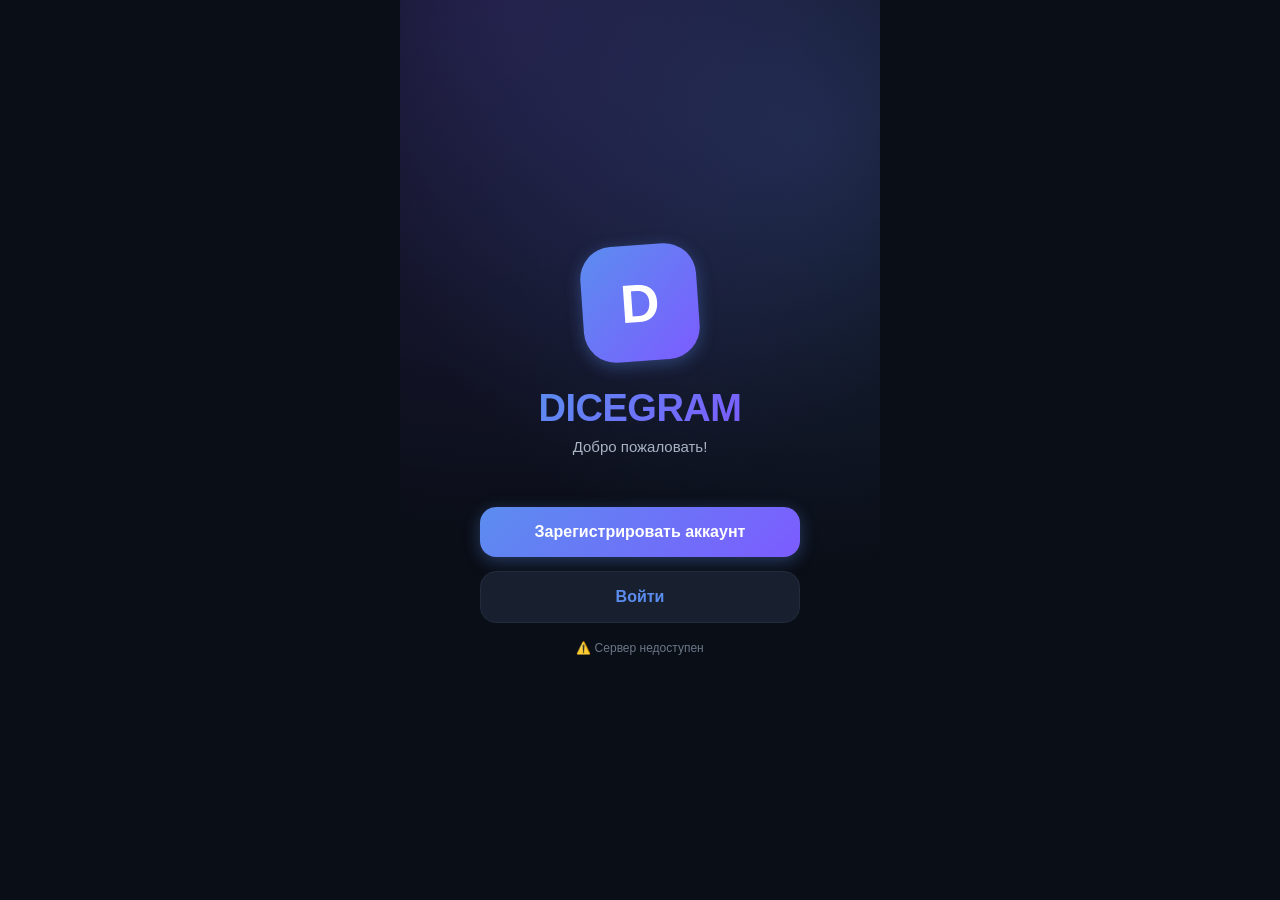
==== commit 8879d298: "Add files via upload" ====
--- a/index.html
+++ b/index.html
@@ -6,391 +6,290 @@
 <title>DICEGRAM</title>
 <script src="https://telegram.org/js/telegram-web-app.js"></script>
 <style>
-/* ==================== ROOT VARIABLES ==================== */
-:root {
-  --bg-primary: #0e1621;
-  --bg-secondary: #17212b;
-  --bg-card: #1f2b38;
-  --bg-hover: #2b3a4a;
-  --bg-input: #1f2b38;
-  --bg-header: #17212b;
-  --bg-nav: #17212b;
-  --bg-bubble-in: #1f2b38;
-  --bg-bubble-out: #5288c1;
-  --bg-system: rgba(82, 136, 193, 0.12);
-  --text-primary: #ffffff;
-  --text-secondary: #a8b3c4;
-  --text-muted: #7e8b9a;
-  --accent: #5288c1;
-  --accent-hover: #6399d4;
-  --accent-glow: rgba(82, 136, 193, 0.25);
-  --border: #2b3a4a;
-  --shadow: 0 4px 20px rgba(0, 0, 0, 0.4);
-  --radius-sm: 10px;
-  --radius-md: 14px;
-  --radius-lg: 20px;
-  --radius-xl: 26px;
-  --radius-full: 50%;
-  --transition: 0.25s cubic-bezier(0.34, 1.56, 0.64, 1);
-  --font: -apple-system, BlinkMacSystemFont, "SF Pro Display", "Segoe UI", Roboto, Arial, sans-serif;
-}
-
+/* ===== ВСЕ СТИЛИ ===== */
+:root[data-theme="dark"] {
+  --bg: #0a0e17;
+  --bg2: #131a26;
+  --bg3: #1a2332;
+  --surface: #182030;
+  --surface-hover: #202a3c;
+  --accent: #5b8def;
+  --accent2: #7c5cff;
+  --accent-grad: linear-gradient(135deg, #5b8def 0%, #7c5cff 100%);
+  --accent-grad-soft: linear-gradient(135deg, rgba(91,141,239,.18), rgba(124,92,255,.18));
+  --text: #eef2f8;
+  --text-dim: #a8b3c4;
+  --muted: #6b7788;
+  --border: #212c3d;
+  --bubble-in: #1c2536;
+  --bubble-out-grad: linear-gradient(135deg, #3a5faa 0%, #5b3aa8 100%);
+  --danger: #ff5470;
+  --success: #2fd97f;
+  --gold: #ffcb47;
+  --radius-lg: 22px;
+  --radius-md: 16px;
+  --radius-sm: 12px;
+  --shadow-soft: 0 8px 30px rgba(0,0,0,.35);
+  --shadow-pop: 0 4px 16px rgba(91,141,239,.35);
+  --badge-bg: #ff5470;
+  --nav-icon-active: #5b8def;
+  --nav-icon-inactive: #6b7788;
+  --wallet-green: #2fd97f;
+  --premium-gold: #ffd700;
+  --premium-purple: #8b5cf6;
+  --premium-pink: #ec4899;
+  --premium-cyan: #06b6d4;
+  --gift-shadow: 0 4px 20px rgba(255,203,71,0.15);
+}
+:root[data-theme="light"] {
+  --bg: #f5f7fa;
+  --bg2: #ffffff;
+  --bg3: #eef1f8;
+  --surface: #ffffff;
+  --surface-hover: #f0f2f6;
+  --accent: #2f80ed;
+  --accent2: #8b5cf6;
+  --accent-grad: linear-gradient(135deg, #2f80ed 0%, #8b5cf6 100%);
+  --accent-grad-soft: linear-gradient(135deg, rgba(47,128,237,.1), rgba(139,92,246,.1));
+  --text: #1f2937;
+  --text-dim: #4b5563;
+  --muted: #9ca3af;
+  --border: #e5e7eb;
+  --bubble-in: #eef2f8;
+  --bubble-out-grad: linear-gradient(135deg, #2f80ed 0%, #8b5cf6 100%);
+  --danger: #ef4444;
+  --success: #22c55e;
+  --gold: #f59e0b;
+  --radius-lg: 22px;
+  --radius-md: 16px;
+  --radius-sm: 12px;
+  --shadow-soft: 0 8px 30px rgba(0,0,0,.06);
+  --shadow-pop: 0 4px 16px rgba(47,128,237,.25);
+  --badge-bg: #ef4444;
+  --nav-icon-active: #2f80ed;
+  --nav-icon-inactive: #9ca3af;
+  --wallet-green: #22c55e;
+  --premium-gold: #f59e0b;
+  --premium-purple: #8b5cf6;
+  --premium-pink: #ec4899;
+  --premium-cyan: #06b6d4;
+  --gift-shadow: 0 4px 20px rgba(245,158,11,0.15);
+}
 * { box-sizing: border-box; margin: 0; padding: 0; -webkit-tap-highlight-color: transparent; }
 html, body {
   height: 100%;
-  background: var(--bg-primary);
-  color: var(--text-primary);
-  font-family: var(--font);
+  background: var(--bg);
+  color: var(--text);
+  font-family: -apple-system, BlinkMacSystemFont, "SF Pro Display", "Segoe UI", Roboto, Arial, sans-serif;
   overflow: hidden;
-}
-::-webkit-scrollbar { width: 4px; }
-::-webkit-scrollbar-track { background: transparent; }
-::-webkit-scrollbar-thumb { background: var(--border); border-radius: 4px; }
-
+  transition: background .25s ease, color .25s ease;
+}
 #app {
-  position: relative;
-  height: 100vh;
-  width: 100vw;
-  max-width: 480px;
-  margin: 0 auto;
-  background: var(--bg-primary);
-  display: flex;
-  flex-direction: column;
-  overflow: hidden;
-}
-
-/* ==================== SCREENS ==================== */
+  position: relative; height: 100vh; width: 100vw; max-width: 480px; margin: 0 auto;
+  background: var(--bg); display: flex; flex-direction: column;
+}
 .screen {
-  position: absolute;
-  inset: 0;
-  display: flex;
-  flex-direction: column;
-  opacity: 0;
-  pointer-events: none;
-  transform: translateX(20px) scale(0.98);
-  transition: opacity 0.35s cubic-bezier(0.34, 1.56, 0.64, 1),
-              transform 0.35s cubic-bezier(0.34, 1.56, 0.64, 1);
+  position: absolute; inset: 0;
+  display: flex; flex-direction: column;
+  opacity: 0; pointer-events: none;
+  transform: translateX(24px) scale(.99);
+  transition: opacity .3s cubic-bezier(.4,0,.2,1), transform .3s cubic-bezier(.4,0,.2,1);
 }
 .screen.active { opacity: 1; pointer-events: auto; transform: translateX(0) scale(1); }
-
-#loadingScreen { justify-content: center; align-items: center; background: var(--bg-primary); z-index: 999; }
+#loadingScreen { justify-content: center; align-items: center; background: var(--bg); z-index: 999; }
 .spinner {
-  width: 44px; height: 44px; border-radius: var(--radius-full);
+  width: 42px; height: 42px; border-radius: 50%;
   border: 3px solid var(--border); border-top-color: var(--accent);
-  animation: spin 0.8s linear infinite;
+  animation: spin .8s linear infinite;
 }
 @keyframes spin { to { transform: rotate(360deg); } }
-
-/* ==================== WELCOME ==================== */
 #welcome {
-  justify-content: center;
-  align-items: center;
-  text-align: center;
-  padding: 40px 28px;
-  background: radial-gradient(ellipse at 50% 0%, rgba(82, 136, 193, 0.06), transparent 70%),
-              var(--bg-primary);
-}
-.logo-wrapper {
-  width: 120px;
-  height: 120px;
-  border-radius: 32px;
-  background: linear-gradient(135deg, #5288c1, #3b6fa0);
-  display: flex;
-  align-items: center;
-  justify-content: center;
-  font-size: 48px;
-  font-weight: 800;
-  color: #fff;
-  box-shadow: 0 12px 48px rgba(82, 136, 193, 0.2);
-  margin-bottom: 28px;
+  justify-content: center; align-items: center; text-align: center;
+  background:
+    radial-gradient(circle at 20% 0%, rgba(124,92,255,.20), transparent 55%),
+    radial-gradient(circle at 85% 15%, rgba(91,141,239,.20), transparent 50%),
+    var(--bg);
+  padding: 32px;
+}
+.logo-circle {
+  width: 116px; height: 116px; border-radius: 32px;
+  background: var(--accent-grad);
+  display: flex; align-items: center; justify-content: center;
+  font-size: 54px; font-weight: 800; color: white;
+  box-shadow: var(--shadow-pop);
+  margin-bottom: 26px;
+  transform: rotate(-4deg);
 }
 .brand {
-  font-size: 34px;
-  font-weight: 800;
-  letter-spacing: -0.5px;
-  background: linear-gradient(135deg, #5288c1, #7aa9d9);
-  -webkit-background-clip: text;
-  background-clip: text;
-  color: transparent;
-  margin-bottom: 6px;
-}
-.tagline { color: var(--text-secondary); font-size: 15px; font-weight: 500; margin-bottom: 40px; }
-.btn-row { display: flex; flex-direction: column; gap: 12px; width: 100%; max-width: 320px; }
+  font-size: 38px; font-weight: 800; letter-spacing: -.5px;
+  background: var(--accent-grad);
+  -webkit-background-clip: text; background-clip: text; color: transparent;
+  margin-bottom: 8px;
+}
+.tagline { color: var(--text-dim); font-size: 15px; margin-bottom: 52px; font-weight: 500; }
 .btn {
-  width: 100%;
-  padding: 16px;
-  border-radius: var(--radius-md);
-  border: none;
-  font-size: 16px;
-  font-weight: 600;
-  cursor: pointer;
-  transition: transform 0.15s ease, box-shadow 0.2s ease, background 0.2s ease;
-  font-family: var(--font);
-}
-.btn:active { transform: scale(0.96); }
-.btn-primary { background: var(--accent); color: #fff; box-shadow: 0 4px 16px var(--accent-glow); }
-.btn-secondary { background: var(--bg-card); color: var(--text-primary); border: 1px solid var(--border); }
-.btn-danger { background: rgba(239, 68, 68, 0.12); color: #ef4444; border: 1px solid rgba(239, 68, 68, 0.2); }
-.btn-success { background: #22c55e; color: #fff; }
-.btn-gold { background: linear-gradient(135deg, #f59e0b, #d97706); color: #fff; box-shadow: 0 4px 20px rgba(245, 158, 11, 0.25); }
-
-/* ==================== AUTH ==================== */
-.auth-screen { padding: 32px 24px; justify-content: flex-start; background: var(--bg-primary); }
-.auth-header { margin-top: 8px; margin-bottom: 32px; }
-.auth-title { font-size: 26px; font-weight: 800; letter-spacing: -0.5px; margin-bottom: 4px; }
-.auth-sub { color: var(--text-secondary); font-size: 14px; font-weight: 400; }
+  width: 100%; padding: 16px; border-radius: var(--radius-md); border: none;
+  font-size: 16px; font-weight: 700; cursor: pointer;
+  transition: transform .12s ease, opacity .2s ease, box-shadow .2s ease;
+}
+.btn:active { transform: scale(.96); }
+.btn-primary { background: var(--accent-grad); color: #fff; box-shadow: var(--shadow-pop); }
+.btn-secondary { background: var(--surface); color: var(--accent); border: 1.5px solid var(--border); }
+.btn-danger { background: rgba(255,84,112,.12); color: var(--danger); border: 1.5px solid rgba(255,84,112,.3); }
+.btn-success { background: var(--wallet-green); color: #fff; }
+.btn-gold { background: linear-gradient(135deg, #ffd700, #f59e0b); color: #1a1a2e; box-shadow: 0 4px 24px rgba(255,215,0,0.3); }
+.btn-row { display: flex; flex-direction: column; gap: 14px; width: 100%; max-width: 320px; }
+.btn:disabled { opacity: .35; cursor: not-allowed; box-shadow: none; }
+.auth-screen { padding: 28px 24px; justify-content: flex-start; background: var(--bg); }
+.auth-header { margin-top: 20px; margin-bottom: 32px; }
+.auth-title { font-size: 25px; font-weight: 800; margin-bottom: 6px; letter-spacing: -.3px; }
+.auth-sub { color: var(--text-dim); font-size: 14px; }
 .field {
-  background: var(--bg-input);
-  border: 1.5px solid var(--border);
-  border-radius: var(--radius-sm);
-  padding: 15px 16px;
-  font-size: 16px;
-  color: var(--text-primary);
-  width: 100%;
-  margin-bottom: 12px;
-  outline: none;
-  font-family: var(--font);
-  transition: border-color 0.2s ease, box-shadow 0.2s ease;
-}
-.field:focus { border-color: var(--accent); box-shadow: 0 0 0 4px var(--accent-glow); }
-.field::placeholder { color: var(--text-muted); }
-.hint { font-size: 13px; margin-top: -4px; margin-bottom: 16px; min-height: 20px; font-weight: 500; }
-.hint.ok { color: #22c55e; }
-.hint.err { color: #ef4444; }
-.hint.muted { color: var(--text-muted); }
+  background: var(--surface); border: 1.5px solid var(--border); border-radius: var(--radius-sm);
+  padding: 15px 16px; font-size: 16px; color: var(--text);
+  width: 100%; margin-bottom: 12px; outline: none;
+  transition: border-color .2s ease, box-shadow .2s ease;
+}
+.field:focus { border-color: var(--accent); box-shadow: 0 0 0 4px var(--accent-grad-soft); }
+.field::placeholder { color: var(--muted); }
+.hint { font-size: 13px; margin-top: -4px; margin-bottom: 16px; min-height: 18px; font-weight: 500; }
+.hint.ok { color: var(--success); }
+.hint.err { color: var(--danger); }
+.hint.muted { color: var(--muted); }
 .spacer { flex: 1; }
 .back-btn {
-  align-self: flex-start;
-  color: var(--accent);
-  background: transparent;
-  border: none;
-  font-size: 15px;
-  font-weight: 600;
-  cursor: pointer;
-  padding: 8px 4px;
-  display: flex;
-  align-items: center;
-  gap: 6px;
-  font-family: var(--font);
+  align-self: flex-start; color: var(--accent); background: var(--surface); border: none;
+  font-size: 15px; margin-bottom: 8px; cursor: pointer; padding: 8px 14px; border-radius: 12px; font-weight: 600;
+  display: flex; align-items: center; gap: 6px;
 }
 .back-btn svg { width: 20px; height: 20px; }
-
-/* ==================== SUCCESS ==================== */
-#success {
-  justify-content: center;
-  align-items: center;
-  text-align: center;
-  padding: 32px;
-  background: var(--bg-primary);
-}
+#success { justify-content: center; align-items: center; text-align: center; padding: 32px; }
 .check-circle {
-  width: 80px;
-  height: 80px;
-  border-radius: var(--radius-full);
-  background: rgba(34, 197, 94, 0.1);
-  display: flex;
-  align-items: center;
-  justify-content: center;
-  font-size: 40px;
-  color: #22c55e;
-  margin-bottom: 20px;
+  width: 92px; height: 92px; border-radius: 50%;
+  background: radial-gradient(circle, rgba(47,217,127,.18), rgba(47,217,127,.05));
+  display: flex; align-items: center; justify-content: center; margin-bottom: 24px;
+  font-size: 44px; color: var(--success);
+  box-shadow: 0 0 0 8px rgba(47,217,127,.06);
 }
 .phone-card {
-  background: var(--bg-card);
-  border: 1px solid var(--border);
-  border-radius: var(--radius-lg);
-  padding: 20px 24px;
-  margin: 16px 0 24px;
-  width: 100%;
-  max-width: 320px;
-}
-.phone-label { font-size: 12px; color: var(--text-muted); text-transform: uppercase; letter-spacing: 0.5px; font-weight: 600; margin-bottom: 4px; }
-.phone-num { font-size: 24px; font-weight: 800; color: var(--accent); letter-spacing: 0.5px; }
-.security-note { font-size: 13px; color: var(--text-secondary); line-height: 1.6; margin-bottom: 28px; max-width: 320px; }
-
-/* ==================== BANNED ==================== */
-.banned-screen {
-  position: absolute;
-  inset: 0;
-  background: var(--bg-primary);
-  display: none;
-  flex-direction: column;
-  align-items: center;
-  justify-content: center;
-  z-index: 100;
-  padding: 32px;
-  text-align: center;
-}
-.banned-screen.active { display: flex; }
-.banned-icon {
-  width: 80px; height: 80px; border-radius: var(--radius-full);
-  background: rgba(239, 68, 68, 0.08);
-  display: flex; align-items: center; justify-content: center;
-  font-size: 36px; margin-bottom: 24px;
-}
-.banned-title { font-size: 28px; font-weight: 800; color: #ef4444; margin-bottom: 8px; }
-.banned-text { color: var(--text-secondary); font-size: 15px; line-height: 1.6; max-width: 320px; }
-.banned-btn {
-  margin-top: 32px;
-  padding: 14px 40px;
-  border-radius: var(--radius-md);
-  border: 1px solid var(--border);
-  background: transparent;
-  color: var(--text-primary);
-  font-size: 15px;
-  font-weight: 600;
-  cursor: pointer;
-  font-family: var(--font);
-}
-
-/* ==================== MAIN APP ==================== */
-#mainApp {
-  display: none;
-  flex-direction: column;
-  height: 100%;
-  background: var(--bg-primary);
-}
+  background: var(--surface); border: 1.5px solid var(--border); border-radius: var(--radius-lg);
+  padding: 22px; margin: 20px 0 28px; width: 100%; max-width: 320px;
+  box-shadow: var(--shadow-soft);
+}
+.phone-num { font-size: 27px; font-weight: 800; background: var(--accent-grad); -webkit-background-clip: text; background-clip: text; color: transparent; letter-spacing: .5px; }
+.phone-label { font-size: 13px; color: var(--muted); margin-bottom: 8px; font-weight: 600; text-transform: uppercase; letter-spacing: .5px; }
+.security-note { font-size: 13px; color: var(--text-dim); line-height: 1.6; margin-bottom: 28px; max-width: 320px; }
+#mainApp { display: none; flex-direction: column; height: 100%; background: var(--bg); }
 #mainApp.active { display: flex; }
-
-/* ==================== HEADER ==================== */
-.app-header {
-  display: flex;
-  align-items: center;
-  justify-content: space-between;
-  padding: 12px 16px;
-  background: var(--bg-header);
-  border-bottom: 1px solid var(--border);
-  flex-shrink: 0;
-  min-height: 52px;
-}
-.header-left { display: flex; align-items: center; gap: 10px; }
-.header-menu {
-  background: transparent;
-  border: none;
-  color: var(--text-secondary);
-  font-size: 20px;
-  cursor: pointer;
-  padding: 4px;
-  transition: opacity 0.2s ease;
-}
-.header-menu:active { opacity: 0.5; }
-.header-title {
-  font-size: 18px;
-  font-weight: 700;
-  color: var(--text-primary);
-}
-.header-title span { color: var(--accent); }
-.header-right { display: flex; align-items: center; gap: 4px; }
-.header-icon {
-  background: transparent;
-  border: none;
-  color: var(--text-secondary);
-  font-size: 18px;
-  cursor: pointer;
-  padding: 6px 8px;
-  border-radius: var(--radius-sm);
-  transition: background 0.2s ease, color 0.2s ease;
-}
-.header-icon:active { background: var(--bg-card); }
-
-/* ==================== TAB CONTENT ==================== */
-.tab-content {
-  flex: 1;
-  overflow-y: auto;
-  display: none;
-  flex-direction: column;
-  -webkit-overflow-scrolling: touch;
-  background: var(--bg-primary);
-}
+.tab-content { flex: 1; overflow-y: auto; display: none; flex-direction: column; -webkit-overflow-scrolling: touch; }
 .tab-content.active { display: flex; }
 .tab-content::-webkit-scrollbar { display: none; }
-
-/* ==================== CHAT LIST ==================== */
-#chatListContainer { padding: 4px 0; }
-.chat-item {
-  display: flex;
+.top-bar {
+  padding: 18px 20px; font-size: 22px; font-weight: 800; letter-spacing: -.3px;
+  border-bottom: 1px solid var(--border); background: var(--bg2);
+  display: flex; align-items: center; justify-content: space-between;
+  backdrop-filter: blur(10px);
+  flex-shrink: 0;
+}
+.top-bar .back-btn { margin-bottom: 0; padding: 6px 12px; }
+.chat-list-item {
+  display: flex; align-items: center; gap: 13px; padding: 13px 18px;
+  cursor: pointer; transition: background .15s ease; position: relative;
+  animation: chatAppear 0.3s cubic-bezier(0.34, 1.56, 0.64, 1);
+}
+@keyframes chatAppear {
+  from { opacity: 0; transform: translateX(-20px); }
+  to { opacity: 1; transform: translateX(0); }
+}
+.chat-list-item:active { background: var(--surface-hover); }
+.avatar {
+  width: 52px; height: 52px; border-radius: 17px; flex-shrink: 0;
+  display: flex; align-items: center; justify-content: center;
+  font-weight: 700; font-size: 19px; color: white;
+  background: var(--accent-grad);
+  overflow: hidden; position: relative;
+}
+.avatar img { width: 100%; height: 100%; object-fit: cover; }
+.avatar.support { background: linear-gradient(135deg, #2fd97f, #2f9de0); }
+.avatar.system-bot { background: linear-gradient(135deg, #6b7788, #3a4456); }
+.avatar.group { background: linear-gradient(135deg, #7c5cff, #5b8def); }
+.avatar.owner-avatar {
+  border: 3px solid var(--gold);
+  box-shadow: 0 0 20px rgba(255,203,71,0.4), inset 0 0 20px rgba(255,203,71,0.1);
+  animation: ownerGlow 2s ease-in-out infinite;
+}
+@keyframes ownerGlow {
+  0%,100% { box-shadow: 0 0 20px rgba(255,203,71,0.4), inset 0 0 20px rgba(255,203,71,0.1); }
+  50% { box-shadow: 0 0 40px rgba(255,203,71,0.6), inset 0 0 30px rgba(255,203,71,0.2); }
+}
+.avatar-online-dot {
+  position: absolute; bottom: -2px; right: -2px; width: 15px; height: 15px; border-radius: 50%;
+  background: var(--success); border: 3px solid var(--bg2);
+}
+.avatar-premium-border {
+  position: relative;
+}
+.avatar-premium-border::after {
+  content: '';
+  position: absolute;
+  inset: -4px;
+  border-radius: 50%;
+  padding: 3px;
+  background: conic-gradient(from 0deg, #ffd700, #ff6b6b, #8b5cf6, #06b6d4, #ffd700);
+  -webkit-mask: linear-gradient(#fff 0 0) content-box, linear-gradient(#fff 0 0);
+  mask: linear-gradient(#fff 0 0) content-box, linear-gradient(#fff 0 0);
+  -webkit-mask-composite: xor;
+  mask-composite: exclude;
+  animation: premiumBorderSpin 3s linear infinite;
+}
+@keyframes premiumBorderSpin {
+  0% { --gradient-angle: 0deg; }
+  100% { --gradient-angle: 360deg; }
+}
+.avatar-premium-border.gold::after { background: conic-gradient(from 0deg, #ffd700, #f59e0b, #ffd700); }
+.avatar-premium-border.cyan::after { background: conic-gradient(from 0deg, #06b6d4, #3b82f6, #06b6d4); }
+.avatar-premium-border.pink::after { background: conic-gradient(from 0deg, #ec4899, #db2777, #ec4899); }
+.avatar-premium-border.purple::after { background: conic-gradient(from 0deg, #8b5cf6, #7c3aed, #8b5cf6); }
+.avatar-premium-border.white::after { background: conic-gradient(from 0deg, #fff, #e5e7eb, #fff); }
+.avatar-premium-border.rainbow::after { background: conic-gradient(from 0deg, #ffd700, #ff6b6b, #8b5cf6, #06b6d4, #ffd700); }
+
+.chat-item-body { flex: 1; min-width: 0; }
+.chat-item-name { font-weight: 700; font-size: 15.5px; display: flex; align-items: center; gap: 4px; flex-wrap: wrap; }
+.chat-item-last { color: var(--text-dim); font-size: 13.5px; white-space: nowrap; overflow: hidden; text-overflow: ellipsis; margin-top: 2px; }
+.chat-item-time { color: var(--muted); font-size: 12px; font-weight: 500; flex-shrink: 0; }
+.verified-badge {
+  color: #fff; font-size: 10.5px; display: inline-flex; align-items: center; justify-content: center;
+  width: 16px; height: 16px; border-radius: 50%; background: var(--accent-grad); flex-shrink:0;
+  box-shadow: 0 0 0 2px var(--bg2);
+}
+.banned-badge { color: var(--danger); font-size: 10.5px; font-weight: 800; background: rgba(255,84,112,.12); padding: 2px 7px; border-radius: 7px; letter-spacing: .3px; }
+.group-badge { color: var(--accent2); font-size: 10.5px; font-weight: 800; background: rgba(124,92,255,.12); padding: 2px 7px; border-radius: 7px; letter-spacing: .3px; }
+.nft-badge {
+  color: var(--gold); font-size: 10.5px; font-weight: 800;
+  background: linear-gradient(135deg, rgba(255,203,71,.15), rgba(255,203,71,.05));
+  padding: 2px 8px; border-radius: 7px; letter-spacing: .3px;
+  border: 1px solid rgba(255,203,71,.2);
+}
+.premium-badge {
+  display: inline-flex;
   align-items: center;
-  gap: 14px;
-  padding: 12px 16px;
-  cursor: pointer;
-  transition: background 0.15s ease;
-  position: relative;
-  animation: chatAppear 0.3s ease forwards;
-}
-@keyframes chatAppear {
-  from { opacity: 0; transform: translateY(-8px); }
-  to { opacity: 1; transform: translateY(0); }
-}
-.chat-item:active { background: var(--bg-hover); }
-.chat-avatar {
-  width: 50px;
-  height: 50px;
-  border-radius: var(--radius-full);
-  flex-shrink: 0;
-  display: flex;
-  align-items: center;
-  justify-content: center;
+  gap: 2px;
+  font-size: 10.5px;
   font-weight: 700;
-  font-size: 18px;
-  color: #fff;
-  background: linear-gradient(135deg, #5288c1, #3b6fa0);
-  overflow: hidden;
-  position: relative;
-  user-select: none;
-}
-.chat-avatar img { width: 100%; height: 100%; object-fit: cover; }
-.chat-avatar.support { background: linear-gradient(135deg, #22c55e, #16a34a); }
-.chat-avatar.bot { background: linear-gradient(135deg, #6b7788, #4a5568); }
-.chat-avatar.group { background: linear-gradient(135deg, #8b5cf6, #6d28d9); }
-.chat-avatar.owner {
-  border: 2px solid #f59e0b;
-  box-shadow: 0 0 20px rgba(245, 158, 11, 0.2);
-  animation: ownerGlow 2s ease-in-out infinite;
-}
-@keyframes ownerGlow {
-  0%,100% { box-shadow: 0 0 20px rgba(245, 158, 11, 0.2); }
-  50% { box-shadow: 0 0 40px rgba(245, 158, 11, 0.4); }
-}
-.chat-avatar.premium {
-  border: 2px solid #f59e0b;
-}
-.chat-avatar .online-dot {
-  position: absolute;
-  bottom: 2px;
-  right: 2px;
-  width: 13px;
-  height: 13px;
-  border-radius: var(--radius-full);
-  background: #22c55e;
-  border: 2px solid var(--bg-primary);
-}
-.chat-info { flex: 1; min-width: 0; }
-.chat-name {
-  font-weight: 600;
-  font-size: 15px;
-  display: flex;
-  align-items: center;
-  gap: 4px;
-  flex-wrap: wrap;
-}
-.chat-last {
-  color: var(--text-secondary);
-  font-size: 13.5px;
-  white-space: nowrap;
-  overflow: hidden;
-  text-overflow: ellipsis;
-  margin-top: 1px;
-}
-.chat-meta {
-  display: flex;
-  flex-direction: column;
-  align-items: flex-end;
-  gap: 4px;
-  flex-shrink: 0;
-}
-.chat-time { color: var(--text-muted); font-size: 11.5px; font-weight: 500; }
-.chat-unread {
-  background: var(--accent);
+  padding: 1px 8px 1px 5px;
+  border-radius: 10px;
+  background: linear-gradient(135deg, var(--premium-gold), #f59e0b);
+  color: #1a1a2e;
+  animation: premiumBadgePulse 2s ease-in-out infinite;
+  box-shadow: 0 2px 12px rgba(255,215,0,0.3);
+}
+@keyframes premiumBadgePulse {
+  0%,100% { transform: scale(1); }
+  50% { transform: scale(1.05); }
+}
+.premium-badge svg { width: 12px; height: 12px; }
+.unread-badge {
+  background: var(--badge-bg);
   color: #fff;
   font-size: 11px;
   font-weight: 700;
@@ -401,222 +300,100 @@
   display: flex;
   align-items: center;
   justify-content: center;
-  box-shadow: 0 2px 8px var(--accent-glow);
-}
-.badge-verified { color: var(--accent); font-size: 14px; display: inline-flex; align-items: center; }
-.badge-group { color: var(--text-muted); font-size: 10px; font-weight: 700; background: var(--bg-card); padding: 1px 8px; border-radius: 4px; }
-.badge-nft { color: #f59e0b; font-size: 10px; font-weight: 700; }
-.badge-premium { color: #f59e0b; font-size: 12px; }
-.badge-banned { color: #ef4444; font-size: 10px; font-weight: 700; }
-
-/* ==================== FAB ==================== */
-.fab {
-  position: absolute;
-  right: 20px;
-  bottom: max(20px, env(safe-area-inset-bottom));
-  width: 56px;
-  height: 56px;
-  border-radius: var(--radius-full);
-  background: var(--accent);
-  color: #fff;
-  font-size: 28px;
-  border: none;
-  box-shadow: 0 4px 24px var(--accent-glow);
-  cursor: pointer;
-  display: flex;
-  align-items: center;
-  justify-content: center;
-  transition: transform 0.15s ease, box-shadow 0.2s ease;
-}
-.fab:active { transform: scale(0.92); }
-
-/* ==================== BOTTOM NAV ==================== */
-.bottom-nav {
-  display: flex;
-  background: var(--bg-nav);
-  border-top: 1px solid var(--border);
-  padding: 6px 4px max(6px, env(safe-area-inset-bottom));
+  margin-left: 6px;
   flex-shrink: 0;
-  position: relative;
-  z-index: 5;
-}
-.nav-item {
-  flex: 1;
-  display: flex;
-  flex-direction: column;
-  align-items: center;
-  gap: 2px;
-  cursor: pointer;
-  padding: 6px 0;
-  border-radius: var(--radius-sm);
-  transition: all 0.2s ease;
-  -webkit-tap-highlight-color: transparent;
-  background: transparent;
-  border: none;
-  font-family: var(--font);
-}
-.nav-item:active { transform: scale(0.92); }
-.nav-icon {
-  font-size: 22px;
-  color: var(--text-muted);
-  transition: color 0.25s ease, transform 0.25s ease;
-}
-.nav-item.active .nav-icon { color: var(--accent); transform: scale(1.05); }
-.nav-label {
-  font-size: 10px;
-  font-weight: 600;
-  color: var(--text-muted);
-  transition: color 0.25s ease;
-}
-.nav-item.active .nav-label { color: var(--accent); }
-.nav-badge {
-  position: absolute;
-  top: 2px;
-  right: 50%;
-  transform: translateX(calc(50% + 20px));
-  min-width: 18px;
-  height: 18px;
-  padding: 0 5px;
-  border-radius: 9px;
-  background: #ef4444;
-  color: #fff;
-  font-size: 10px;
+  box-shadow: 0 2px 6px rgba(255,84,112,.3);
+  animation: badgePop 0.3s cubic-bezier(0.34, 1.56, 0.64, 1);
+}
+@keyframes badgePop {
+  0% { transform: scale(0); }
+  100% { transform: scale(1); }
+}
+.nickname-gold { color: var(--premium-gold) !important; }
+.nickname-cyan { color: var(--premium-cyan) !important; }
+.nickname-pink { color: var(--premium-pink) !important; }
+.nickname-purple { color: var(--premium-purple) !important; }
+.nickname-red { color: #ef4444 !important; }
+.nickname-white { color: #fff !important; }
+.nickname-gradient { 
+  background: linear-gradient(135deg, var(--premium-gold), #ff6b6b, var(--premium-purple));
+  -webkit-background-clip: text;
+  background-clip: text;
+  color: transparent;
   font-weight: 700;
-  display: flex;
-  align-items: center;
-  justify-content: center;
-  border: 2px solid var(--bg-nav);
-}
-
-/* ==================== CHAT VIEW ==================== */
-#chatView {
-  position: absolute;
-  inset: 0;
-  background: var(--bg-primary);
-  display: none;
-  flex-direction: column;
-  z-index: 10;
-}
+}
+.rainbow-text {
+  background: linear-gradient(90deg, #ff6b6b, #ffd93d, #6bcb77, #4d96ff, #9b59b6, #ff6b6b);
+  background-size: 300% 100%;
+  -webkit-background-clip: text;
+  background-clip: text;
+  color: transparent;
+  animation: rainbowMove 3s linear infinite;
+}
+@keyframes rainbowMove {
+  0% { background-position: 0% 50%; }
+  100% { background-position: 300% 50%; }
+}
+#chatView { position: absolute; inset: 0; background: var(--bg); display: none; flex-direction: column; z-index: 10; }
 #chatView.active { display: flex; }
 .chat-header {
-  display: flex;
-  align-items: center;
-  gap: 12px;
-  padding: 10px 14px;
-  background: var(--bg-header);
-  border-bottom: 1px solid var(--border);
+  display: flex; align-items: center; gap: 12px; padding: 14px 16px;
+  background: var(--bg2); border-bottom: 1px solid var(--border); cursor: pointer;
   flex-shrink: 0;
 }
-.chat-header .back-btn {
-  margin: 0;
-  padding: 4px;
-  font-size: 20px;
-}
-.chat-header-avatar {
-  width: 40px;
-  height: 40px;
-  border-radius: var(--radius-full);
-  flex-shrink: 0;
-  display: flex;
-  align-items: center;
-  justify-content: center;
-  font-weight: 700;
-  font-size: 16px;
-  color: #fff;
-  background: linear-gradient(135deg, #5288c1, #3b6fa0);
-  overflow: hidden;
-}
-.chat-header-avatar img { width: 100%; height: 100%; object-fit: cover; }
-.chat-header-info { flex: 1; min-width: 0; }
-.chat-header-name {
-  font-weight: 600;
-  font-size: 16px;
-  display: flex;
-  align-items: center;
-  gap: 4px;
-  flex-wrap: wrap;
-}
-.chat-header-status {
-  font-size: 12px;
-  color: var(--text-muted);
-  margin-top: 1px;
-}
-.chat-header-status.online { color: #22c55e; }
-.chat-header-status.typing { color: var(--accent); font-weight: 600; animation: typingDots 1.4s infinite; }
-@keyframes typingDots {
-  0%, 80%, 100% { opacity: 1; }
-  40% { opacity: 0.4; }
-}
-
-/* ==================== MESSAGES ==================== */
-.messages {
-  flex: 1;
-  overflow-y: auto;
-  padding: 16px 14px 12px;
-  display: flex;
-  flex-direction: column;
-  gap: 2px;
-  background: radial-gradient(ellipse at 50% 0%, rgba(82, 136, 193, 0.03), transparent 70%),
-              var(--bg-primary);
-}
-.msg-row { display: flex; margin: 2px 0; flex-direction: column; }
-.msg-row.out { align-items: flex-end; }
-.msg-wrap {
+.chat-header-name { font-weight: 700; font-size: 16px; display:flex; align-items:center; gap:5px; flex-wrap: wrap; }
+.chat-header-status { font-size: 12.5px; color: var(--text-dim); margin-top: 1px; }
+.chat-header-status.online { color: var(--success); font-weight: 600; }
+.chat-header-status.typing { color: var(--accent); font-weight: 600; }
+.messages { flex: 1; overflow-y: auto; padding: 18px 14px; display: flex; flex-direction: column; gap: 3px;
+  background:
+    radial-gradient(circle at 15% 8%, var(--accent-grad-soft), transparent 40%),
+    var(--bg);
+}
+.bubble-row { display: flex; margin: 3px 0; flex-direction: column; }
+.bubble-row.out { align-items: flex-end; }
+.bubble-wrap {
   display: flex;
   flex-direction: column;
   max-width: 85%;
 }
-.msg-row.out .msg-wrap { align-items: flex-end; }
-.msg-bubble {
-  padding: 10px 14px;
-  border-radius: var(--radius-md);
-  font-size: 15px;
-  line-height: 1.45;
-  white-space: pre-wrap;
-  word-break: break-word;
-  box-shadow: 0 1px 3px rgba(0,0,0,0.1);
+.bubble-row.out .bubble-wrap { align-items: flex-end; }
+.bubble {
+  padding: 10px 14px; border-radius: var(--radius-md); font-size: 15px; line-height: 1.42;
+  white-space: pre-wrap; word-break: break-word; box-shadow: 0 1px 2px rgba(0,0,0,.06);
+  cursor: default;
   position: relative;
 }
-.msg-bubble.in { background: var(--bg-bubble-in); border-bottom-left-radius: 4px; color: var(--text-primary); }
-.msg-bubble.out { background: var(--bg-bubble-out); border-bottom-right-radius: 4px; color: #fff; }
-.msg-bubble.system {
-  background: var(--bg-system);
-  color: var(--text-secondary);
-  border-radius: var(--radius-md);
+.bubble.in { background: var(--bubble-in); border-bottom-left-radius: 5px; color: var(--text); }
+.bubble.out { background: var(--bubble-out-grad); color: #fff; border-bottom-right-radius: 5px; }
+.bubble.system {
+  background: var(--accent-grad-soft); color: var(--text); border-radius: var(--radius-md);
+  max-width: 92%; font-size: 13.5px; align-self: center; border: 1px solid var(--border);
+}
+.bubble.nft-system {
+  background: linear-gradient(135deg, rgba(255,203,71,.15), rgba(255,203,71,.05));
+  border: 2px solid var(--gold);
   max-width: 92%;
-  font-size: 13px;
-  align-self: center;
-  border: 1px solid var(--border);
-  padding: 8px 14px;
-}
-.msg-bubble.nft {
-  background: linear-gradient(135deg, rgba(245, 158, 11, 0.08), rgba(245, 158, 11, 0.02));
-  border: 2px solid rgba(245, 158, 11, 0.2);
-  max-width: 92%;
+  font-size: 13.5px;
   align-self: center;
   text-align: center;
   padding: 12px 16px;
 }
-.msg-bubble.nft .nft-icon { font-size: 28px; display: block; margin-bottom: 4px; }
-.msg-bubble.nft .nft-name { color: #f59e0b; font-weight: 800; font-size: 16px; }
-.msg-bubble.nft .nft-price { color: #22c55e; font-weight: 700; }
-.msg-bubble img.attachment { max-width: 100%; border-radius: var(--radius-sm); display: block; margin-bottom: 4px; }
-.msg-time {
-  font-size: 10.5px;
-  opacity: 0.6;
-  margin-top: 3px;
-  display: flex;
-  align-items: center;
-  gap: 4px;
+.bubble.nft-system .nft-icon { font-size: 28px; display: block; margin-bottom: 6px; }
+.bubble.nft-system .nft-name { color: var(--gold); font-weight: 800; font-size: 16px; }
+.bubble.nft-system .nft-price { color: var(--success); font-weight: 700; }
+.bubble.nft-system .nft-from { color: var(--text-dim); font-size: 12px; margin-top: 4px; }
+.bubble-time {
+  font-size: 10.5px; opacity: .65; margin-top: 4px; display: flex; align-items: center; gap: 4px;
   justify-content: flex-end;
 }
-.msg-time .check { font-size: 12px; }
-.msg-time .check.sent { opacity: 0.6; }
-.msg-time .check.read { opacity: 1; color: var(--accent); }
-.mention-link { color: var(--accent); font-weight: 600; cursor: pointer; }
-.msg-bubble.out .mention-link { color: #e0f0ff; }
-
-/* ==================== REACTIONS ==================== */
+.bubble img.attachment { max-width: 100%; border-radius: 12px; display: block; margin-bottom: 6px; }
+.mention-link { color: #8fb8ff; font-weight: 700; cursor: pointer; text-decoration: underline; text-decoration-color: rgba(143,184,255,.4); }
+.bubble.out .mention-link { color: #eaf1ff; text-decoration-color: rgba(234,241,255,.5); }
+.check-mark { font-size: 12px; opacity: 0.6; }
+.check-mark.sent { opacity: 0.6; }
+.check-mark.delivered { opacity: 0.8; }
+.check-mark.read { opacity: 1; color: var(--accent); }
 .reactions-row {
   display: flex;
   gap: 4px;
@@ -636,182 +413,124 @@
   user-select: none;
 }
 .reaction-bubble:active { transform: scale(0.92); }
-.reaction-bubble .reaction-emoji { font-size: 15px; }
-.reaction-bubble .reaction-count { font-size: 11px; color: var(--text-muted); font-weight: 600; }
-.reaction-bubble.my { border-color: rgba(82, 136, 193, 0.4); background: rgba(82, 136, 193, 0.08); }
-.reaction-bubble.my .reaction-count { color: var(--accent); }
-
-/* ==================== REPLY PREVIEW ==================== */
+.reaction-bubble .reaction-emoji { font-size: 16px; }
+.reaction-bubble .reaction-count {
+  font-size: 11px;
+  color: rgba(255, 255, 255, 0.5);
+  font-weight: 600;
+}
+.reaction-bubble.my-reaction {
+  border-color: rgba(91, 141, 239, 0.4);
+  background: rgba(91, 141, 239, 0.1);
+}
+.reaction-bubble.my-reaction .reaction-count {
+  color: #5b8def;
+}
 .reply-preview {
-  background: var(--bg-card);
+  background: var(--surface);
   padding: 6px 12px;
   border-left: 3px solid var(--accent);
   border-radius: 4px;
   margin-bottom: 4px;
   font-size: 13px;
-  color: var(--text-secondary);
+  color: var(--text-dim);
   cursor: pointer;
 }
-.reply-preview .rp-name { font-weight: 700; color: var(--text-primary); }
+.reply-preview .rp-name { font-weight: 700; color: var(--text); }
 .reply-preview .rp-text { white-space: nowrap; overflow: hidden; text-overflow: ellipsis; }
-
-/* ==================== INPUT BAR ==================== */
-#imagePreviewBar {
-  display: none;
-  padding: 10px 14px;
-  background: var(--bg-card);
+#imagePreviewBar { display: none; padding: 10px 14px; background: var(--bg2); align-items: center; gap: 10px; border-top: 1px solid var(--border); }
+#imagePreviewBar img { width: 52px; height: 52px; object-fit: cover; border-radius: 12px; }
+#imagePreviewBar .cancel-preview { color: var(--danger); background: rgba(255,84,112,.12); border: none; font-size: 18px; cursor: pointer; margin-left: auto; width:32px;height:32px;border-radius:10px; }
+.input-bar { display: flex; gap: 8px; padding: 10px 12px; background: var(--bg2); border-top: 1px solid var(--border); align-items: center; flex-shrink: 0; }
+.input-bar input {
+  flex: 1; background: var(--surface); border: 1.5px solid var(--border); border-radius: 24px;
+  padding: 13px 18px; color: var(--text); font-size: 15px; outline: none;
+}
+.input-bar input:focus { border-color: var(--accent); }
+.send-btn, .attach-btn {
+  width: 46px; height: 46px; border-radius: 50%; 
+  border: none; font-size: 18px; cursor: pointer; flex-shrink: 0;
+  display: flex; align-items: center; justify-content: center;
+  user-select: none; -webkit-user-select: none; touch-action: none;
+}
+.send-btn {
+  background: var(--accent-grad); color: #fff; box-shadow: var(--shadow-pop);
+}
+.attach-btn { 
+  background: var(--surface); border: 1.5px solid var(--border); color: var(--accent); box-shadow: none; 
+}
+.bottom-nav {
+  display: flex;
+  background: var(--bg2);
+  border-top: 1px solid var(--border);
+  padding: 8px 4px max(8px, env(safe-area-inset-bottom));
+  position: relative;
+  z-index: 5;
+  flex-shrink: 0;
+}
+.nav-item {
+  flex: 1;
+  display: flex;
+  flex-direction: column;
   align-items: center;
-  gap: 10px;
-  border-top: 1px solid var(--border);
-}
-#imagePreviewBar img { width: 48px; height: 48px; object-fit: cover; border-radius: var(--radius-sm); }
-#imagePreviewBar .cancel-preview {
-  color: #ef4444;
-  background: transparent;
-  border: none;
-  font-size: 18px;
+  gap: 2px;
   cursor: pointer;
-  margin-left: auto;
-  padding: 4px 8px;
-}
-.input-bar {
-  display: flex;
-  gap: 8px;
-  padding: 10px 12px;
-  background: var(--bg-header);
-  border-top: 1px solid var(--border);
-  align-items: center;
-  flex-shrink: 0;
-}
-.input-bar input {
-  flex: 1;
-  background: var(--bg-input);
-  border: 1.5px solid var(--border);
-  border-radius: 24px;
-  padding: 12px 18px;
-  color: var(--text-primary);
-  font-size: 15px;
-  outline: none;
-  font-family: var(--font);
-  transition: border-color 0.2s ease, box-shadow 0.2s ease;
-}
-.input-bar input:focus { border-color: var(--accent); box-shadow: 0 0 0 4px var(--accent-glow); }
-.input-bar input::placeholder { color: var(--text-muted); }
-.send-btn, .attach-btn {
-  width: 44px;
-  height: 44px;
-  border-radius: var(--radius-full);
-  border: none;
-  font-size: 18px;
-  cursor: pointer;
-  flex-shrink: 0;
+  padding: 6px 0;
+  border-radius: 12px;
+  transition: all 0.2s ease;
+  position: relative;
+  -webkit-tap-highlight-color: transparent;
+}
+.nav-item:active { transform: scale(0.92); }
+.nav-icon-wrap {
+  position: relative;
   display: flex;
   align-items: center;
   justify-content: center;
-  transition: transform 0.15s ease, background 0.2s ease;
-}
-.send-btn {
-  background: var(--accent);
+  width: 32px;
+  height: 32px;
+}
+.nav-icon-svg {
+  width: 26px;
+  height: 26px;
+  transition: all 0.25s cubic-bezier(0.34, 1.56, 0.64, 1);
+}
+.nav-item.active .nav-icon-svg { transform: scale(1.08); }
+.nav-item .nav-icon-svg { color: var(--nav-icon-inactive); }
+.nav-item.active .nav-icon-svg { color: var(--nav-icon-active); }
+.nav-item .nav-icon-svg .fill-path { fill: var(--nav-icon-inactive); }
+.nav-item.active .nav-icon-svg .fill-path { fill: var(--nav-icon-active); }
+.nav-label {
+  font-size: 10px;
+  font-weight: 600;
+  color: var(--nav-icon-inactive);
+  transition: color 0.2s ease;
+  letter-spacing: 0.2px;
+}
+.nav-item.active .nav-label { color: var(--nav-icon-active); }
+.nav-badge-count {
+  position: absolute;
+  top: -6px;
+  right: -8px;
+  min-width: 18px;
+  height: 18px;
+  padding: 0 5px;
+  border-radius: 9px;
+  background: var(--badge-bg);
   color: #fff;
-  box-shadow: 0 4px 16px var(--accent-glow);
-}
-.send-btn:active { transform: scale(0.92); }
-.attach-btn {
-  background: var(--bg-input);
-  border: 1.5px solid var(--border);
-  color: var(--text-secondary);
-}
-.attach-btn:active { background: var(--bg-hover); }
-
-/* ==================== CONTEXT MENU ==================== */
-.context-menu {
-  position: fixed;
-  background: var(--bg-card);
-  border-radius: var(--radius-md);
-  box-shadow: var(--shadow);
-  border: 1px solid var(--border);
-  padding: 6px 0;
-  z-index: 1000;
-  min-width: 200px;
-  display: none;
-  backdrop-filter: blur(20px);
-}
-.context-menu.active { display: block; }
-.context-menu-item {
-  padding: 10px 16px;
-  cursor: pointer;
-  font-size: 14px;
+  font-size: 10px;
+  font-weight: 700;
   display: flex;
   align-items: center;
-  gap: 10px;
-  transition: background 0.15s ease;
-  color: var(--text-primary);
-  border: none;
-  background: transparent;
-  width: 100%;
-  text-align: left;
-  font-family: var(--font);
-}
-.context-menu-item:active { background: var(--bg-hover); }
-.context-menu-item.danger { color: #ef4444; }
-.context-menu-divider {
-  height: 1px;
-  background: var(--border);
-  margin: 4px 12px;
-}
-
-/* ==================== MODAL ==================== */
-.modal-overlay {
-  position: absolute;
-  inset: 0;
-  background: rgba(0, 0, 0, 0.6);
-  backdrop-filter: blur(4px);
-  z-index: 50;
-  display: none;
-  align-items: flex-end;
   justify-content: center;
-}
-.modal-overlay.active { display: flex; }
-.modal-sheet {
-  background: var(--bg-secondary);
-  width: 100%;
-  max-width: 480px;
-  border-radius: var(--radius-xl) var(--radius-xl) 0 0;
-  padding: 12px 20px max(24px, env(safe-area-inset-bottom));
-  max-height: 85vh;
-  overflow-y: auto;
-  animation: slideUp 0.35s cubic-bezier(0.34, 1.56, 0.64, 1);
-}
-@keyframes slideUp {
-  from { transform: translateY(40px); opacity: 0; }
-  to { transform: translateY(0); opacity: 1; }
-}
-.modal-handle {
-  width: 40px;
-  height: 4px;
-  border-radius: 4px;
-  background: var(--border);
-  margin: 0 auto 16px;
-}
-.modal-title { font-size: 19px; font-weight: 700; margin-bottom: 16px; display: flex; align-items: center; gap: 10px; }
-.modal-close {
-  float: right;
-  background: transparent;
-  border: none;
-  color: var(--text-secondary);
-  font-size: 20px;
-  cursor: pointer;
-  padding: 4px 8px;
-}
-
-/* ==================== PROFILE ==================== */
-.profile-header {
-  display: flex;
-  flex-direction: column;
-  align-items: center;
-  padding: 32px 16px 24px;
-  background: radial-gradient(ellipse at 50% 0%, rgba(82, 136, 193, 0.05), transparent 70%),
-              var(--bg-primary);
+  border: 2px solid var(--bg2);
+  animation: badgePop 0.3s cubic-bezier(0.34, 1.56, 0.64, 1);
+}
+.profile-header { 
+  display: flex; flex-direction: column; align-items: center; padding: 36px 16px 28px; 
+  background: 
+    radial-gradient(circle at 50% 0%, var(--accent-grad-soft), transparent 60%),
+    var(--bg);
   position: relative;
   flex-shrink: 0;
 }
@@ -820,80 +539,74 @@
   top: 0;
   left: 0;
   right: 0;
-  height: 120px;
-  background: linear-gradient(135deg, rgba(82, 136, 193, 0.1), transparent);
+  height: 140px;
+  background: var(--accent-grad-soft);
   border-radius: 0 0 30px 30px;
-  opacity: 0.5;
-}
-.profile-avatar {
-  width: 100px;
-  height: 100px;
-  border-radius: var(--radius-full);
-  font-size: 36px;
-  margin-bottom: 14px;
-  position: relative;
+  opacity: 0.3;
+  transition: height 0.3s ease;
+}
+.profile-avatar { 
+  width: 104px; height: 104px; font-size: 38px; margin-bottom: 16px; 
+  position: relative; border-radius: 30px; box-shadow: var(--shadow-soft); 
+  cursor: pointer;
   z-index: 1;
-  cursor: pointer;
-  border: 3px solid var(--border);
-  box-shadow: 0 8px 32px rgba(0,0,0,0.3);
-}
-.profile-avatar.owner {
-  border-color: #f59e0b;
-  box-shadow: 0 8px 32px rgba(245, 158, 11, 0.2);
-}
-.profile-avatar-hint { font-size: 11px; color: var(--text-muted); margin-top: -6px; margin-bottom: 10px; z-index: 1; }
-.profile-name { font-size: 22px; font-weight: 800; display: flex; align-items: center; gap: 6px; flex-wrap: wrap; justify-content: center; z-index: 1; }
-.profile-phone { color: var(--text-secondary); font-size: 14px; margin-top: 2px; z-index: 1; }
-.profile-bio { color: var(--text-secondary); font-size: 13.5px; margin-top: 6px; text-align: center; max-width: 280px; line-height: 1.4; z-index: 1; }
+}
+.profile-avatar.owner-avatar-profile {
+  border: 4px solid var(--gold);
+  box-shadow: 0 0 30px rgba(255,203,71,0.5), inset 0 0 30px rgba(255,203,71,0.15);
+  animation: ownerGlow 2s ease-in-out infinite;
+}
+.profile-avatar-hint { font-size: 11.5px; color: var(--muted); margin-top: -8px; margin-bottom: 8px; }
+.profile-name { font-size: 21px; font-weight: 800; display: flex; align-items: center; gap: 6px; letter-spacing: -.2px; flex-wrap: wrap; justify-content: center; }
+.profile-phone { color: var(--text-dim); font-size: 14px; margin-top: 4px; font-weight: 500; }
+.profile-bio { color: var(--text-dim); font-size: 13.5px; margin-top: 8px; text-align: center; max-width: 280px; line-height: 1.4; }
 .verified-line {
-  color: var(--accent);
-  font-size: 12.5px;
-  margin-top: 8px;
-  display: flex;
-  align-items: center;
-  gap: 6px;
-  background: rgba(82, 136, 193, 0.08);
-  padding: 4px 14px;
-  border-radius: 20px;
-  font-weight: 600;
-  z-index: 1;
-}
+  color: var(--accent); font-size: 12.5px; margin-top: 10px; display:flex; align-items:center; gap:6px;
+  background: var(--accent-grad-soft); padding: 6px 14px; border-radius: 20px; font-weight: 700;
+}
+.verified-line .vb { width:16px;height:16px;border-radius:50%;background:var(--accent-grad); display:flex;align-items:center;justify-content:center;font-size:10px;color:#fff; }
+.banned-line { color: var(--danger); font-size: 13px; margin-top: 10px; font-weight: 700; background: rgba(255,84,112,.1); border-radius: 14px; padding: 8px 16px; }
 .owner-line {
-  color: #f59e0b;
-  font-size: 12.5px;
-  margin-top: 6px;
-  font-weight: 700;
-  background: rgba(245, 158, 11, 0.08);
-  padding: 4px 14px;
-  border-radius: 20px;
-  z-index: 1;
-}
-
-/* ==================== PROFILE TABS ==================== */
+  color: var(--gold); font-size: 12.5px; margin-top: 8px; font-weight: 800; letter-spacing: .3px;
+  background: linear-gradient(135deg, rgba(255,203,71,.15), rgba(255,203,71,.05)); padding: 6px 16px; border-radius: 20px;
+  display:flex; align-items:center; gap:6px;
+}
 .profile-tabs {
   display: flex;
-  background: var(--bg-secondary);
+  background: var(--bg2);
   border-bottom: 1px solid var(--border);
   padding: 0 16px;
   gap: 4px;
   flex-shrink: 0;
+  position: relative;
 }
 .profile-tab {
-  padding: 12px 16px;
+  padding: 14px 20px;
   font-size: 14px;
   font-weight: 600;
-  color: var(--text-muted);
+  color: var(--text-dim);
   cursor: pointer;
   border-bottom: 3px solid transparent;
-  transition: all 0.3s ease;
-  background: transparent;
-  border-top: none;
-  border-left: none;
-  border-right: none;
-  font-family: var(--font);
+  transition: all 0.3s cubic-bezier(0.34, 1.56, 0.64, 1);
+  position: relative;
+  display: flex;
+  align-items: center;
+  gap: 6px;
+}
+.profile-tab svg {
+  width: 18px;
+  height: 18px;
+  stroke: var(--text-dim);
+  transition: stroke 0.3s ease;
+}
+.profile-tab.active {
+  color: var(--accent);
+  border-bottom-color: var(--accent);
+}
+.profile-tab.active svg {
+  stroke: var(--accent);
 }
 .profile-tab:active { transform: scale(0.95); }
-.profile-tab.active { color: var(--accent); border-bottom-color: var(--accent); }
 .profile-tab-content {
   flex: 1;
   overflow-y: auto;
@@ -901,311 +614,421 @@
   display: none;
   flex-direction: column;
   gap: 12px;
+  animation: tabFadeIn 0.35s cubic-bezier(0.34, 1.56, 0.64, 1);
+}
+@keyframes tabFadeIn {
+  from { opacity: 0; transform: translateY(8px) scale(0.98); }
+  to { opacity: 1; transform: translateY(0) scale(1); }
 }
 .profile-tab-content.active { display: flex; }
-
-/* ==================== PROFILE CARDS ==================== */
-.profile-card {
-  background: var(--bg-card);
-  border-radius: var(--radius-md);
-  padding: 14px 16px;
+.profile-glass-card {
+  background: rgba(255, 255, 255, 0.04);
+  backdrop-filter: blur(12px);
+  -webkit-backdrop-filter: blur(12px);
+  border: 1px solid rgba(255, 255, 255, 0.06);
+  border-radius: 16px;
+  padding: 14px 18px;
   display: flex;
   align-items: center;
   justify-content: space-between;
   cursor: pointer;
-  transition: background 0.15s ease;
-  border: 1px solid var(--border);
-}
-.profile-card:active { background: var(--bg-hover); }
-.profile-card .left { display: flex; align-items: center; gap: 12px; }
-.profile-card .icon {
+  transition: all 0.25s cubic-bezier(0.34, 1.56, 0.64, 1);
+  box-shadow: 0 2px 20px rgba(0, 0, 0, 0.08);
+}
+.profile-glass-card:active {
+  transform: scale(0.97);
+  background: rgba(255, 255, 255, 0.08);
+}
+.profile-glass-card .left {
+  display: flex;
+  align-items: center;
+  gap: 12px;
+}
+.profile-glass-card .icon-wrap {
   width: 36px;
   height: 36px;
-  border-radius: var(--radius-full);
-  background: rgba(82, 136, 193, 0.08);
+  border-radius: 50%;
+  background: var(--accent-grad-soft);
   display: flex;
   align-items: center;
   justify-content: center;
-  font-size: 16px;
   flex-shrink: 0;
 }
-.profile-card .label { font-weight: 600; font-size: 15px; }
-.profile-card .value { color: var(--text-secondary); font-size: 14px; max-width: 140px; overflow: hidden; text-overflow: ellipsis; white-space: nowrap; }
-.profile-card .arrow { color: var(--text-muted); font-size: 18px; opacity: 0.3; }
-
-/* ==================== GIFT GRID ==================== */
+.profile-glass-card .icon-wrap svg {
+  width: 18px;
+  height: 18px;
+  stroke: var(--accent);
+  stroke-width: 1.8;
+}
+.profile-glass-card .label {
+  font-weight: 600;
+  font-size: 15px;
+  color: var(--text);
+}
+.profile-glass-card .value {
+  color: var(--text-dim);
+  font-size: 14px;
+  max-width: 140px;
+  overflow: hidden;
+  text-overflow: ellipsis;
+  white-space: nowrap;
+}
+.profile-glass-card .arrow {
+  color: var(--muted);
+  font-size: 18px;
+  opacity: 0.3;
+}
 .gifts-grid {
   display: grid;
   grid-template-columns: repeat(3, 1fr);
   gap: 12px;
 }
 .gift-item {
-  background: var(--bg-card);
-  border-radius: var(--radius-md);
+  background: var(--surface);
+  border-radius: 16px;
   padding: 16px 8px;
   text-align: center;
   cursor: pointer;
-  transition: all 0.3s ease;
+  transition: all 0.3s cubic-bezier(0.34, 1.56, 0.64, 1);
   border: 1px solid var(--border);
   position: relative;
-}
-.gift-item:active { transform: scale(0.95); }
-.gift-item .emoji { font-size: 36px; display: block; margin-bottom: 4px; }
-.gift-item .name { font-size: 12px; font-weight: 600; }
-.gift-item .price { font-size: 11px; color: #f59e0b; font-weight: 700; }
-.gift-item .from { font-size: 10px; color: var(--text-muted); margin-top: 2px; }
-.gift-item .sell-btn {
-  margin-top: 6px;
+  animation: giftAppear 0.4s ease forwards;
+  opacity: 0;
+  transform: scale(0.9);
+}
+@keyframes giftAppear {
+  to { opacity: 1; transform: scale(1); }
+}
+.gift-item:active { transform: scale(0.92); }
+.gift-item .gift-emoji { font-size: 40px; display: block; margin-bottom: 6px; }
+.gift-item .gift-name { font-size: 12px; font-weight: 600; color: var(--text); }
+.gift-item .gift-price { font-size: 11px; color: var(--gold); font-weight: 700; }
+.gift-item .gift-date { font-size: 10px; color: var(--muted); margin-top: 4px; }
+.gift-item .gift-from { font-size: 10px; color: var(--text-dim); margin-top: 2px; }
+.gift-item .gift-sell-btn {
+  margin-top: 8px;
   padding: 4px 12px;
-  border-radius: 6px;
+  border-radius: 8px;
   border: none;
   font-size: 11px;
   font-weight: 600;
-  background: #ef4444;
+  background: var(--danger);
   color: #fff;
   cursor: pointer;
-  font-family: var(--font);
-}
-.gift-item .sell-btn:active { transform: scale(0.95); }
-
+  transition: all 0.2s ease;
+}
+.gift-item .gift-sell-btn:active { transform: scale(0.92); }
+.gift-item .gift-sell-btn:disabled {
+  opacity: 0.4;
+  cursor: not-allowed;
+}
+.gift-item .gift-owner-badge {
+  position: absolute;
+  top: -6px;
+  right: -6px;
+  background: var(--accent-grad);
+  color: #fff;
+  font-size: 9px;
+  font-weight: 700;
+  padding: 2px 8px;
+  border-radius: 10px;
+  box-shadow: var(--shadow-pop);
+}
+.gift-item .gift-sold-badge {
+  position: absolute;
+  inset: 0;
+  background: rgba(0,0,0,0.6);
+  border-radius: 16px;
+  display: flex;
+  align-items: center;
+  justify-content: center;
+  font-size: 14px;
+  font-weight: 700;
+  color: var(--danger);
+  backdrop-filter: blur(2px);
+}
 .gift-shop-grid {
   display: grid;
   grid-template-columns: repeat(3, 1fr);
   gap: 12px;
 }
 .gift-shop-item {
-  background: var(--bg-card);
-  border-radius: var(--radius-md);
-  padding: 16px 8px;
+  background: var(--surface);
+  border-radius: 16px;
+  padding: 18px 8px;
   text-align: center;
   cursor: pointer;
-  transition: all 0.3s ease;
+  transition: all 0.3s cubic-bezier(0.34, 1.56, 0.64, 1);
   border: 2px solid var(--border);
   position: relative;
-}
-.gift-shop-item:active { transform: scale(0.95); }
-.gift-shop-item .emoji { font-size: 40px; display: block; margin-bottom: 4px; }
-.gift-shop-item .name { font-size: 12px; font-weight: 600; }
-.gift-shop-item .price { font-size: 12px; color: #f59e0b; font-weight: 700; }
-.gift-shop-item.selected { border-color: var(--accent); box-shadow: 0 0 0 4px var(--accent-glow); }
-.gift-shop-item .check {
+  animation: giftAppear 0.4s ease forwards;
+  opacity: 0;
+  transform: scale(0.9);
+}
+.gift-shop-item:active { transform: scale(0.92); }
+.gift-shop-item .gift-emoji { font-size: 48px; display: block; margin-bottom: 6px; }
+.gift-shop-item .gift-name { font-size: 12px; font-weight: 600; color: var(--text); }
+.gift-shop-item .gift-price { font-size: 13px; color: var(--gold); font-weight: 700; }
+.gift-shop-item.selected {
+  border-color: var(--accent);
+  box-shadow: var(--shadow-pop);
+}
+.gift-shop-item .gift-check {
   position: absolute;
-  top: 4px;
-  right: 4px;
-  width: 22px;
-  height: 22px;
-  border-radius: var(--radius-full);
-  background: var(--accent);
+  top: 6px;
+  right: 6px;
+  width: 24px;
+  height: 24px;
+  border-radius: 50%;
+  background: var(--accent-grad);
   color: #fff;
-  font-size: 12px;
   display: flex;
   align-items: center;
   justify-content: center;
+  font-size: 14px;
   opacity: 0;
   transform: scale(0);
-  transition: all 0.3s ease;
-}
-.gift-shop-item.selected .check { opacity: 1; transform: scale(1); }
-
-/* ==================== SETTINGS ==================== */
-.settings-container { padding: 16px 20px 32px; flex: 1; overflow-y: auto; }
-.settings-section { font-size: 12px; font-weight: 700; text-transform: uppercase; letter-spacing: 0.8px; color: var(--text-muted); padding: 10px 4px 12px 4px; }
-.settings-grid { display: flex; flex-direction: column; gap: 10px; margin-bottom: 16px; }
+  transition: all 0.3s cubic-bezier(0.34, 1.56, 0.64, 1);
+}
+.gift-shop-item.selected .gift-check {
+  opacity: 1;
+  transform: scale(1);
+}
+.section-label { 
+  font-size: 12px; font-weight: 700; text-transform: uppercase; 
+  letter-spacing: .6px; color: var(--muted); padding: 18px 20px 8px; 
+}
+.list-row {
+  padding: 16px 20px; border-bottom: 1px solid var(--border); display: flex;
+  justify-content: space-between; align-items: center; font-size: 15px; cursor: pointer;
+  background: var(--bg2); font-weight: 500; transition: background .15s ease;
+}
+.list-row:active { background: var(--surface-hover); }
+.list-row-left { display: flex; align-items: center; gap: 12px; }
+.list-row-icon { width: 34px; height: 34px; border-radius: 11px; display:flex;align-items:center;justify-content:center; font-size:16px; background: var(--accent-grad-soft); }
+.list-row-value { color: var(--text-dim); font-size: 14px; display:flex; align-items:center; gap:6px; }
+.search-box { padding: 12px 18px; }
+.search-box input {
+  width: 100%; background: var(--surface); border: 1.5px solid var(--border); border-radius: 22px;
+  padding: 12px 18px; color: var(--text); outline: none; font-size: 14.5px;
+}
+.search-box input:focus { border-color: var(--accent); }
+.empty-state { text-align: center; color: var(--muted); padding: 60px 30px; font-size: 14px; line-height: 1.6; }
+.fab {
+  position: absolute; right: 20px; bottom: max(20px, env(safe-area-inset-bottom));
+  width: 58px; height: 58px; border-radius: 20px; background: var(--accent-grad);
+  color: #fff; font-size: 26px; border: none; box-shadow: var(--shadow-pop);
+  cursor: pointer; display: flex; align-items: center; justify-content: center;
+}
+.toggle { position: relative; width: 48px; height: 28px; border-radius: 16px; background: var(--border); cursor: pointer; transition: background .2s ease; flex-shrink:0; }
+.toggle.on { background: var(--accent-grad); }
+.toggle-knob { position: absolute; top: 3px; left: 3px; width: 22px; height: 22px; border-radius: 50%; background: #fff; transition: transform .2s ease; box-shadow: 0 1px 3px rgba(0,0,0,.3); }
+.toggle.on .toggle-knob { transform: translateX(20px); }
+.segmented { display: flex; background: var(--surface); border-radius: 14px; padding: 4px; gap: 4px; margin: 0 20px 16px; }
+.segmented-option { flex: 1; text-align: center; padding: 10px; border-radius: 10px; font-size: 13.5px; font-weight: 700; cursor: pointer; color: var(--text-dim); transition: all .2s ease; }
+.segmented-option.active { background: var(--accent-grad); color: #fff; box-shadow: var(--shadow-pop); }
+.tz-option {
+  display: flex; justify-content: space-between; align-items: center; padding: 14px 16px;
+  border-radius: 14px; background: var(--surface); border: 1.5px solid var(--border); margin-bottom: 10px; cursor: pointer;
+}
+.tz-option.active { border-color: var(--accent); background: var(--accent-grad-soft); }
+.tz-option-label { font-weight: 700; font-size: 15px; }
+.tz-option-time { font-size: 13px; color: var(--text-dim); margin-top: 2px; }
+.tz-option-check { color: var(--accent); font-size: 18px; opacity: 0; }
+.tz-option.active .tz-option-check { opacity: 1; }
+.modal-overlay {
+  position: absolute; inset: 0; background: rgba(5,8,14,.6); z-index: 50; backdrop-filter: blur(3px);
+  display: none; align-items: flex-end; justify-content: center;
+}
+.modal-overlay.active { display: flex; }
+.modal-sheet {
+  background: var(--bg2); width: 100%; max-width: 480px; border-radius: 26px 26px 0 0;
+  padding: 12px 20px max(24px, env(safe-area-inset-bottom));
+  max-height: 85vh; overflow-y: auto; box-shadow: 0 -10px 40px rgba(0,0,0,.3);
+  animation: slideUp 0.3s cubic-bezier(0.34, 1.56, 0.64, 1);
+}
+@keyframes slideUp {
+  from { transform: translateY(30px); opacity: 0; }
+  to { transform: translateY(0); opacity: 1; }
+}
+.modal-handle { width: 40px; height: 4px; border-radius: 3px; background: var(--border); margin: 0 auto 16px; }
+.modal-title { font-size: 19px; font-weight: 800; margin-bottom: 18px; letter-spacing: -.3px; display: flex; align-items: center; gap: 10px; }
+.modal-title svg { width: 24px; height: 24px; flex-shrink: 0; color: var(--accent); }
+.modal-close { float: right; background: var(--surface); border:none; color: var(--text-dim); font-size: 18px; cursor: pointer; width:32px;height:32px;border-radius:10px; }
+.char-counter { font-size: 12px; color: var(--muted); text-align: right; margin-top: -8px; margin-bottom: 14px; }
+#avatarCropModal .modal-sheet { text-align: center; }
+.avatar-crop-preview {
+  width: 220px; height: 220px; border-radius: 50%; margin: 12px auto 20px; overflow: hidden;
+  border: 4px solid var(--accent); box-shadow: var(--shadow-pop); background: var(--surface);
+  display: flex; align-items: center; justify-content: center;
+}
+.avatar-crop-preview img { width: 100%; height: 100%; object-fit: cover; }
+#userProfileView { 
+  position: absolute; inset: 0; background: var(--bg); display: none; flex-direction: column; z-index: 20; 
+}
+#userProfileView.active { display: flex; }
+.up-header { display:flex; align-items:center; gap:12px; padding:14px 16px; background: var(--bg2); border-bottom: 1px solid var(--border); flex-shrink:0; }
+.bot-notice {
+  margin: 18px 20px 0; padding: 14px 16px; border-radius: var(--radius-md);
+  background: var(--accent-grad-soft); border: 1px solid var(--border);
+  font-size: 13px; color: var(--text-dim); line-height: 1.5; text-align: left;
+  display: flex; gap: 10px; align-items: flex-start;
+}
+.bot-notice .bi { font-size: 18px; flex-shrink: 0; }
+#toast {
+  position: absolute; bottom: 100px; left: 50%; transform: translateX(-50%) translateY(10px);
+  background: var(--surface); color: var(--text); padding: 12px 20px; border-radius: var(--radius-sm);
+  font-size: 14px; font-weight: 600; z-index: 200; opacity: 0; transition: opacity .3s ease, transform .3s ease;
+  pointer-events: none; max-width: 85%; text-align: center; box-shadow: var(--shadow-soft); border: 1px solid var(--border);
+}
+#toast.show { opacity: 1; transform: translateX(-50%) translateY(0); }
+.group-member-item {
+  display: flex; align-items: center; gap: 12px; padding: 12px 16px;
+  border-bottom: 1px solid var(--border);
+}
+.group-member-item .avatar { width: 36px; height: 36px; border-radius: 12px; font-size: 14px; }
+.group-member-name { flex: 1; font-weight: 600; font-size: 14px; }
+.group-member-role { font-size: 11px; color: var(--muted); font-weight: 600; }
+.group-member-role.admin { color: var(--accent); }
+.group-member-role.owner { color: var(--gold); }
+.group-member-action { color: var(--accent); font-size: 13px; cursor: pointer; padding: 4px 10px; border-radius: 8px; background: var(--surface-hover); }
+.add-member-input {
+  display: flex; gap: 8px; padding: 12px 16px;
+}
+.add-member-input input { flex: 1; }
+.context-menu { display: none; }
+.context-menu.active { display: block; }
+.settings-container {
+  padding: 16px 20px 32px;
+  background: var(--bg);
+  flex: 1;
+  overflow-y: auto;
+}
+.settings-section-title {
+  font-size: 13px;
+  font-weight: 700;
+  text-transform: uppercase;
+  letter-spacing: 0.8px;
+  color: var(--muted);
+  padding: 10px 4px 12px 4px;
+}
+.settings-grid {
+  display: flex;
+  flex-direction: column;
+  gap: 12px;
+  margin-bottom: 20px;
+}
 .settings-card {
-  background: var(--bg-card);
-  border-radius: var(--radius-md);
+  background: var(--surface);
+  border-radius: 20px;
   padding: 12px 16px;
   display: flex;
   align-items: center;
   gap: 14px;
   cursor: pointer;
-  transition: background 0.15s ease, transform 0.15s ease;
-  border: 1px solid var(--border);
-  min-height: 56px;
-}
-.settings-card:active { transform: scale(0.97); background: var(--bg-hover); }
+  transition: transform 0.15s cubic-bezier(0.34, 1.56, 0.64, 1),
+              box-shadow 0.2s ease,
+              background 0.2s ease;
+  box-shadow: 0 4px 16px rgba(0, 0, 0, 0.04), 0 1px 4px rgba(0, 0, 0, 0.02);
+  border: 1px solid transparent;
+  position: relative;
+  min-height: 60px;
+}
+.settings-card:active { transform: scale(0.97); }
+.settings-card.card-ai {
+  border: 1.5px solid rgba(6, 182, 212, 0.25);
+  box-shadow: 0 4px 24px rgba(6, 182, 212, 0.08), 0 0 40px rgba(6, 182, 212, 0.04);
+  background: linear-gradient(135deg, var(--surface), rgba(6, 182, 212, 0.04));
+}
+.settings-card.card-gift {
+  border: 1.5px solid rgba(255, 215, 0, 0.2);
+  box-shadow: var(--gift-shadow);
+  background: linear-gradient(135deg, var(--surface), rgba(255, 215, 0, 0.04));
+}
 .settings-icon {
-  width: 40px;
-  height: 40px;
-  border-radius: var(--radius-full);
+  width: 46px;
+  height: 46px;
+  min-width: 46px;
+  border-radius: 50%;
   display: flex;
   align-items: center;
   justify-content: center;
-  font-size: 18px;
+  font-size: 20px;
+  font-weight: 400;
+  color: #fff;
   flex-shrink: 0;
-  color: #fff;
-}
-.settings-content { flex: 1; min-width: 0; }
-.settings-title { font-size: 15px; font-weight: 600; }
-.settings-sub { font-size: 12.5px; color: var(--text-muted); font-weight: 500; margin-top: 1px; }
-.settings-right { display: flex; align-items: center; gap: 8px; flex-shrink: 0; }
-.settings-chevron { color: var(--text-muted); font-size: 18px; opacity: 0.3; }
+  box-shadow: 0 2px 8px rgba(0, 0, 0, 0.08);
+  transition: transform 0.2s ease;
+}
+.settings-card:active .settings-icon { transform: scale(0.92); }
+.settings-icon svg { width: 24px; height: 24px; }
+.settings-card-content { flex: 1; min-width: 0; }
+.settings-card-title { font-size: 16px; font-weight: 600; color: var(--text); letter-spacing: -0.2px; line-height: 1.3; }
+.settings-card-sub { font-size: 12.5px; color: var(--muted); font-weight: 500; margin-top: 1px; }
+.settings-card-right { display: flex; align-items: center; gap: 8px; flex-shrink: 0; margin-left: auto; }
+.settings-chevron { color: var(--muted); font-size: 16px; opacity: 0.5; font-weight: 300; }
 .settings-badge {
-  font-size: 11px;
-  font-weight: 700;
-  padding: 2px 10px;
-  border-radius: 12px;
-  background: var(--accent);
-  color: #fff;
-}
-.settings-badge.gold { background: linear-gradient(135deg, #f59e0b, #d97706); }
-.settings-badge.green { background: #22c55e; }
-.settings-balance { font-size: 14px; font-weight: 700; color: #f59e0b; }
-
-/* ==================== TOAST ==================== */
-#toast {
+  font-size: 11px; font-weight: 700; padding: 3px 10px; border-radius: 12px;
+  background: var(--accent-grad); color: #fff; letter-spacing: 0.3px;
+  box-shadow: 0 2px 8px rgba(47, 128, 237, 0.25);
+}
+.settings-badge.gold { background: linear-gradient(135deg, #f59e0b, #d97706); box-shadow: 0 2px 8px rgba(245, 158, 11, 0.3); }
+.settings-badge.green { background: linear-gradient(135deg, #22c55e, #16a34a); box-shadow: 0 2px 8px rgba(34, 197, 94, 0.25); }
+.settings-balance { font-size: 14px; font-weight: 700; color: var(--gold); letter-spacing: -0.2px; }
+.sub-settings-page {
   position: absolute;
-  bottom: 100px;
-  left: 50%;
-  transform: translateX(-50%) translateY(10px);
-  background: var(--bg-card);
-  color: var(--text-primary);
-  padding: 12px 20px;
-  border-radius: var(--radius-sm);
-  font-size: 14px;
-  font-weight: 600;
-  z-index: 200;
-  opacity: 0;
-  transition: opacity 0.3s ease, transform 0.3s ease;
-  pointer-events: none;
-  max-width: 85%;
-  text-align: center;
-  box-shadow: var(--shadow);
-  border: 1px solid var(--border);
-}
-#toast.show { opacity: 1; transform: translateX(-50%) translateY(0); }
-
-/* ==================== EMPTY STATE ==================== */
-.empty-state {
-  text-align: center;
-  color: var(--text-muted);
-  padding: 60px 30px;
-  font-size: 14px;
-  line-height: 1.6;
-}
-
-/* ==================== CONTACTS ==================== */
-.search-box { padding: 12px 18px; }
-.search-box input {
-  width: 100%;
-  background: var(--bg-input);
-  border: 1.5px solid var(--border);
-  border-radius: 24px;
-  padding: 12px 18px;
-  color: var(--text-primary);
-  outline: none;
-  font-size: 14.5px;
-  font-family: var(--font);
-  transition: border-color 0.2s ease, box-shadow 0.2s ease;
-}
-.search-box input:focus { border-color: var(--accent); box-shadow: 0 0 0 4px var(--accent-glow); }
-.search-box input::placeholder { color: var(--text-muted); }
-
-/* ==================== GROUP ==================== */
-.group-member {
+  inset: 0;
+  background: var(--bg);
+  display: none;
+  flex-direction: column;
+  z-index: 30;
+}
+.sub-settings-page.active { display: flex; }
+.sub-settings-content {
+  flex: 1;
+  overflow-y: auto;
+  padding: 16px 20px 32px;
+}
+.sub-settings-item {
   display: flex;
   align-items: center;
-  gap: 12px;
-  padding: 10px 16px;
-  border-bottom: 1px solid var(--border);
-}
-.group-member .avatar { width: 36px; height: 36px; border-radius: var(--radius-full); font-size: 14px; flex-shrink: 0; display: flex; align-items: center; justify-content: center; font-weight: 700; color: #fff; background: linear-gradient(135deg, #5288c1, #3b6fa0); }
-.group-member .name { flex: 1; font-weight: 600; font-size: 14px; }
-.group-member .role { font-size: 11px; color: var(--text-muted); font-weight: 600; }
-.group-member .role.admin { color: var(--accent); }
-.group-member .role.owner { color: #f59e0b; }
-.group-member .action { color: var(--accent); font-size: 13px; cursor: pointer; padding: 4px 10px; border-radius: 6px; background: var(--bg-hover); }
-
-/* ==================== PREMIUM ==================== */
-.premium-page {
-  position: absolute;
-  inset: 0;
-  background: var(--bg-primary);
-  display: none;
-  flex-direction: column;
-  z-index: 40;
-  overflow-y: auto;
-}
-.premium-page.active { display: flex; }
-.premium-hero {
-  text-align: center;
-  padding: 32px 20px 24px;
-}
-.premium-hero .crown { font-size: 64px; display: block; animation: float 3s ease-in-out infinite; }
-@keyframes float {
-  0%,100% { transform: translateY(0); }
-  50% { transform: translateY(-8px); }
-}
-.premium-hero .title {
-  font-size: 30px;
-  font-weight: 800;
-  background: linear-gradient(135deg, #f59e0b, #ef4444, #8b5cf6, #06b6d4);
-  background-size: 300% 100%;
-  -webkit-background-clip: text;
-  background-clip: text;
-  color: transparent;
-  animation: shine 4s linear infinite;
-  margin-top: 4px;
-}
-@keyframes shine {
-  0% { background-position: 0% 50%; }
-  100% { background-position: 300% 50%; }
-}
-.premium-hero .sub { color: var(--text-secondary); font-size: 14px; margin-top: 2px; }
-.premium-features { padding: 0 20px 20px; display: flex; flex-direction: column; gap: 10px; }
-.premium-feature {
-  background: var(--bg-card);
-  border-radius: var(--radius-md);
+  justify-content: space-between;
   padding: 14px 16px;
-  display: flex;
-  align-items: center;
-  gap: 14px;
+  background: var(--surface);
+  border-radius: 14px;
   border: 1px solid var(--border);
-}
-.premium-feature .icon { font-size: 24px; flex-shrink: 0; }
-.premium-feature .info { flex: 1; }
-.premium-feature .info .name { font-weight: 700; font-size: 15px; }
-.premium-feature .info .desc { font-size: 12.5px; color: var(--text-muted); }
-.premium-feature .check { color: #f59e0b; font-size: 18px; }
-.premium-price {
-  padding: 20px;
-  text-align: center;
-}
-.premium-price .price { font-size: 38px; font-weight: 800; color: #fff; }
-.premium-price .price span { font-size: 16px; font-weight: 400; color: var(--text-muted); }
-.premium-price .period { color: var(--text-muted); font-size: 13px; margin-top: 2px; }
-.btn-premium {
-  width: 100%;
-  padding: 16px;
-  border-radius: var(--radius-md);
-  border: none;
-  font-size: 17px;
-  font-weight: 700;
+  margin-bottom: 10px;
   cursor: pointer;
-  background: linear-gradient(135deg, #f59e0b, #d97706);
-  color: #fff;
-  transition: transform 0.15s ease, box-shadow 0.2s ease;
-  font-family: var(--font);
-  box-shadow: 0 4px 24px rgba(245, 158, 11, 0.25);
-}
-.btn-premium:active { transform: scale(0.96); }
-.btn-premium.active {
-  background: var(--bg-card);
-  box-shadow: none;
-  color: var(--text-secondary);
-}
-
-/* ==================== WALLET ==================== */
-.wallet-card {
-  background: var(--bg-card);
-  border-radius: var(--radius-lg);
+  transition: all 0.2s ease;
+}
+.sub-settings-item:active { transform: scale(0.97); }
+.sub-settings-item .left { display: flex; align-items: center; gap: 12px; }
+.sub-settings-item .left svg { width: 22px; height: 22px; color: var(--accent); flex-shrink: 0; }
+.sub-settings-item .label { font-weight: 600; font-size: 15px; }
+.sub-settings-item .value { color: var(--text-dim); font-size: 14px; }
+.wallet-balance-card {
+  background: var(--surface);
+  border-radius: 20px;
   padding: 24px;
   text-align: center;
   border: 1px solid var(--border);
-  margin-bottom: 16px;
-}
-.wallet-card .amount { font-size: 40px; font-weight: 800; color: #f59e0b; }
-.wallet-card .currency { font-size: 16px; color: var(--text-secondary); }
+  margin-bottom: 20px;
+}
+.wallet-balance-card .amount {
+  font-size: 42px;
+  font-weight: 800;
+  color: var(--gold);
+  letter-spacing: -1px;
+}
+.wallet-balance-card .currency {
+  font-size: 16px;
+  color: var(--text-dim);
+}
+.wallet-balance-card .sub {
+  font-size: 13px;
+  color: var(--muted);
+  margin-top: 4px;
+}
 .transaction-item {
   display: flex;
   align-items: center;
@@ -1215,12 +1038,10 @@
 }
 .transaction-item .info { display: flex; flex-direction: column; gap: 2px; }
 .transaction-item .info .name { font-weight: 600; font-size: 14px; }
-.transaction-item .info .date { font-size: 12px; color: var(--text-muted); }
-.transaction-item .amount.positive { color: #22c55e; font-weight: 700; }
-.transaction-item .amount.negative { color: #ef4444; font-weight: 700; }
-
-/* ==================== AI CHAT ==================== */
-.ai-messages {
+.transaction-item .info .date { font-size: 12px; color: var(--muted); }
+.transaction-item .amount.positive { color: var(--success); font-weight: 700; }
+.transaction-item .amount.negative { color: var(--danger); font-weight: 700; }
+.ai-chat-messages {
   flex: 1;
   overflow-y: auto;
   padding: 16px;
@@ -1228,70 +1049,239 @@
   flex-direction: column;
   gap: 8px;
 }
-.ai-msg {
+.ai-chat-message {
   max-width: 85%;
   padding: 10px 14px;
   border-radius: var(--radius-md);
   font-size: 15px;
   line-height: 1.5;
 }
-.ai-msg.user { align-self: flex-end; background: var(--accent); color: #fff; }
-.ai-msg.assistant { align-self: flex-start; background: var(--bg-bubble-in); }
-.ai-msg .time { font-size: 10px; opacity: 0.5; margin-top: 4px; display: block; }
-.ai-input-bar {
+.ai-chat-message.user {
+  align-self: flex-end;
+  background: var(--accent-grad);
+  color: #fff;
+}
+.ai-chat-message.assistant {
+  align-self: flex-start;
+  background: var(--bubble-in);
+  color: var(--text);
+}
+.ai-chat-message .time { font-size: 10px; opacity: 0.5; margin-top: 4px; display: block; }
+.ai-chat-input-bar {
   display: flex;
   gap: 8px;
   padding: 10px 12px;
-  background: var(--bg-header);
+  background: var(--bg2);
   border-top: 1px solid var(--border);
   flex-shrink: 0;
 }
-.ai-input-bar input {
+.ai-chat-input-bar input {
   flex: 1;
-  background: var(--bg-input);
+  background: var(--surface);
   border: 1.5px solid var(--border);
   border-radius: 24px;
   padding: 12px 18px;
-  color: var(--text-primary);
+  color: var(--text);
   font-size: 15px;
   outline: none;
-  font-family: var(--font);
-}
-.ai-input-bar input:focus { border-color: var(--accent); box-shadow: 0 0 0 4px var(--accent-glow); }
-
-/* ==================== COLOR PICKER ==================== */
-.color-picker {
+}
+.ai-chat-input-bar input:focus { border-color: var(--accent); }
+.ai-chat-input-bar .send-btn {
+  width: 46px;
+  height: 46px;
+  border-radius: 50%;
+  background: var(--accent-grad);
+  color: #fff;
+  border: none;
+  font-size: 18px;
+  cursor: pointer;
   display: flex;
-  gap: 10px;
+  align-items: center;
+  justify-content: center;
+  flex-shrink: 0;
+}
+.premium-page {
+  position: absolute;
+  inset: 0;
+  background: linear-gradient(145deg, #0a0e17 0%, #1a0a2e 50%, #0a0e17 100%);
+  display: none;
+  flex-direction: column;
+  z-index: 40;
+  overflow-y: auto;
+}
+.premium-page.active { display: flex; }
+.premium-backdrop {
+  position: absolute;
+  inset: 0;
+  background: 
+    radial-gradient(circle at 20% 20%, rgba(139,92,246,0.15), transparent 50%),
+    radial-gradient(circle at 80% 80%, rgba(6,182,212,0.1), transparent 50%),
+    radial-gradient(circle at 50% 50%, rgba(236,72,153,0.05), transparent 70%);
+  pointer-events: none;
+}
+.premium-header {
+  padding: 24px 20px 16px;
+  display: flex;
+  align-items: center;
+  justify-content: space-between;
+  position: relative;
+  z-index: 1;
+}
+.premium-header .back-btn {
+  background: rgba(255,255,255,0.08);
+  border: 1px solid rgba(255,255,255,0.1);
+  color: #fff;
+}
+.premium-header .back-btn svg { stroke: #fff; }
+.premium-hero {
+  text-align: center;
+  padding: 20px 20px 30px;
+  position: relative;
+  z-index: 1;
+}
+.premium-hero .crown {
+  font-size: 72px;
+  display: block;
+  animation: premiumFloat 3s ease-in-out infinite;
+  filter: drop-shadow(0 0 30px rgba(255,215,0,0.3));
+}
+@keyframes premiumFloat {
+  0%,100% { transform: translateY(0) scale(1); }
+  50% { transform: translateY(-10px) scale(1.05); }
+}
+.premium-hero .title {
+  font-size: 32px;
+  font-weight: 800;
+  background: linear-gradient(135deg, #ffd700 0%, #ff6b6b 40%, #8b5cf6 70%, #06b6d4 100%);
+  background-size: 300% 100%;
+  -webkit-background-clip: text;
+  background-clip: text;
+  color: transparent;
+  animation: premiumShine 4s linear infinite;
+  margin-top: 8px;
+}
+@keyframes premiumShine {
+  0% { background-position: 0% 50%; }
+  100% { background-position: 300% 50%; }
+}
+.premium-hero .subtitle {
+  color: rgba(255,255,255,0.6);
+  font-size: 14px;
+  margin-top: 4px;
+}
+.premium-features {
+  padding: 0 20px 20px;
+  position: relative;
+  z-index: 1;
+  display: flex;
+  flex-direction: column;
+  gap: 12px;
+}
+.premium-feature {
+  background: rgba(255,255,255,0.06);
+  backdrop-filter: blur(10px);
+  border: 1px solid rgba(255,255,255,0.08);
+  border-radius: 16px;
+  padding: 14px 16px;
+  display: flex;
+  align-items: center;
+  gap: 14px;
+  transition: all 0.3s ease;
+  cursor: default;
+}
+.premium-feature:hover {
+  background: rgba(255,255,255,0.1);
+  border-color: rgba(255,255,255,0.15);
+  transform: translateX(4px);
+}
+.premium-feature .icon { font-size: 28px; flex-shrink: 0; }
+.premium-feature .info { flex: 1; }
+.premium-feature .info .name { font-weight: 700; font-size: 15px; color: #fff; }
+.premium-feature .info .desc { font-size: 12.5px; color: rgba(255,255,255,0.5); margin-top: 2px; }
+.premium-feature .check { color: var(--premium-gold); font-size: 18px; }
+.premium-price {
+  padding: 20px;
+  text-align: center;
+  position: relative;
+  z-index: 1;
+}
+.premium-price .price {
+  font-size: 42px;
+  font-weight: 800;
+  color: #fff;
+}
+.premium-price .price span {
+  font-size: 18px;
+  font-weight: 400;
+  color: rgba(255,255,255,0.5);
+}
+.premium-price .period {
+  color: rgba(255,255,255,0.4);
+  font-size: 13px;
+  margin-top: 4px;
+}
+.btn-premium {
+  width: 100%;
+  padding: 18px;
+  border-radius: 16px;
+  border: none;
+  font-size: 17px;
+  font-weight: 700;
+  cursor: pointer;
+  background: linear-gradient(135deg, #ffd700, #f59e0b, #ff6b6b);
+  background-size: 200% 100%;
+  color: #1a1a2e;
+  transition: all 0.3s ease;
+  box-shadow: 0 4px 30px rgba(255,215,0,0.25);
+  animation: premiumBtnShine 3s ease-in-out infinite;
+  position: relative;
+  overflow: hidden;
+}
+@keyframes premiumBtnShine {
+  0%,100% { background-position: 0% 50%; }
+  50% { background-position: 100% 50%; }
+}
+.btn-premium:active { transform: scale(0.96); }
+.btn-premium.active {
+  background: rgba(255,255,255,0.1);
+  color: #fff;
+  box-shadow: none;
+  animation: none;
+}
+.premium-color-picker {
+  display: flex;
+  gap: 12px;
   padding: 12px 0;
   flex-wrap: wrap;
   justify-content: center;
 }
-.color-option {
-  width: 38px;
-  height: 38px;
-  border-radius: var(--radius-full);
+.premium-color-picker .color-option {
+  width: 40px;
+  height: 40px;
+  border-radius: 50%;
   cursor: pointer;
   border: 3px solid transparent;
   transition: all 0.3s ease;
   position: relative;
 }
-.color-option:active { transform: scale(0.9); }
-.color-option.active { border-color: #fff; box-shadow: 0 0 20px rgba(255,255,255,0.15); transform: scale(1.05); }
-.color-option .check {
+.premium-color-picker .color-option:hover { transform: scale(1.1); }
+.premium-color-picker .color-option.active {
+  border-color: #fff;
+  box-shadow: 0 0 20px rgba(255,255,255,0.2);
+  transform: scale(1.1);
+}
+.premium-color-picker .color-option .check {
   position: absolute;
   inset: 0;
   display: flex;
   align-items: center;
   justify-content: center;
   color: #fff;
-  font-size: 14px;
+  font-size: 16px;
   opacity: 0;
   text-shadow: 0 0 10px rgba(0,0,0,0.5);
 }
-.color-option.active .check { opacity: 1; }
-
-/* ==================== MEDIA GRID ==================== */
+.premium-color-picker .color-option.active .check { opacity: 1; }
 .media-grid {
   display: grid;
   grid-template-columns: repeat(3, 1fr);
@@ -1299,9 +1289,9 @@
 }
 .media-grid .media-item {
   aspect-ratio: 1;
-  border-radius: 6px;
+  border-radius: 8px;
   overflow: hidden;
-  background: var(--bg-card);
+  background: var(--surface);
   border: 1px solid var(--border);
 }
 .media-grid .media-item img {
@@ -1309,722 +1299,934 @@
   height: 100%;
   object-fit: cover;
   cursor: pointer;
-}
-.media-grid .media-item img:active { transform: scale(1.02); }
-
-/* ==================== RESPONSIVE ==================== */
+  transition: transform 0.3s ease;
+}
+.media-grid .media-item img:active { transform: scale(1.05); }
+.banned-screen {
+  position: absolute;
+  inset: 0;
+  background: #0a0e17;
+  display: none;
+  flex-direction: column;
+  align-items: center;
+  justify-content: center;
+  z-index: 100;
+  padding: 32px;
+  text-align: center;
+}
+.banned-screen.active {
+  display: flex;
+}
+.banned-icon-wrap {
+  width: 96px;
+  height: 96px;
+  border-radius: 50%;
+  background: rgba(255,84,112,0.08);
+  display: flex;
+  align-items: center;
+  justify-content: center;
+  margin-bottom: 28px;
+  border: 2px solid rgba(255,84,112,0.15);
+  animation: bannedPulse 2.5s ease-in-out infinite;
+}
+@keyframes bannedPulse {
+  0%,100% { transform: scale(1); box-shadow: 0 0 20px rgba(255,84,112,0.05); }
+  50% { transform: scale(1.04); box-shadow: 0 0 50px rgba(255,84,112,0.12); }
+}
+.banned-icon-wrap svg {
+  width: 44px;
+  height: 44px;
+  stroke: #ff5470;
+  stroke-width: 1.5;
+}
+.banned-title {
+  font-size: 30px;
+  font-weight: 800;
+  letter-spacing: -0.5px;
+  background: linear-gradient(135deg, #ff5470 0%, #ff2d55 100%);
+  -webkit-background-clip: text;
+  background-clip: text;
+  color: transparent;
+  margin-bottom: 12px;
+}
+.banned-text {
+  color: rgba(255,255,255,0.6);
+  font-size: 15px;
+  line-height: 1.7;
+  max-width: 320px;
+  font-weight: 400;
+}
+.banned-reason {
+  color: rgba(255,255,255,0.9);
+  font-size: 14px;
+  font-weight: 600;
+  background: rgba(255,84,112,0.06);
+  padding: 12px 20px;
+  border-radius: 12px;
+  border: 1px solid rgba(255,84,112,0.1);
+  margin: 16px 0 8px;
+  max-width: 320px;
+}
+.banned-duration {
+  color: #ff5470;
+  font-weight: 700;
+  font-size: 14px;
+  letter-spacing: 0.3px;
+  margin-bottom: 32px;
+}
+.banned-btn {
+  background: rgba(255,255,255,0.04);
+  color: rgba(255,255,255,0.8);
+  border: 1.5px solid rgba(255,255,255,0.08);
+  padding: 16px 40px;
+  border-radius: 14px;
+  font-size: 16px;
+  font-weight: 600;
+  cursor: pointer;
+  transition: all 0.25s ease;
+  min-width: 200px;
+  letter-spacing: 0.3px;
+}
+.banned-btn:active {
+  transform: scale(0.96);
+  background: rgba(255,255,255,0.08);
+  border-color: rgba(255,255,255,0.15);
+}
+.banned-btn:hover {
+  background: rgba(255,255,255,0.06);
+}
 @media (max-width: 380px) {
-  .wallet-card .amount { font-size: 32px; }
+  .wallet-balance-card .amount { font-size: 32px; }
+  .settings-card { padding: 10px 14px; min-height: 50px; }
+  .settings-icon { width: 38px; height: 38px; min-width: 38px; }
+  .settings-icon svg { width: 20px; height: 20px; }
+  .premium-hero .crown { font-size: 48px; }
+  .premium-hero .title { font-size: 26px; }
+  .premium-price .price { font-size: 32px; }
   .gifts-grid, .gift-shop-grid { grid-template-columns: repeat(2, 1fr); }
-  .premium-hero .crown { font-size: 48px; }
-  .premium-hero .title { font-size: 24px; }
-  .premium-price .price { font-size: 30px; }
-  .settings-card { min-height: 48px; padding: 10px 14px; }
+  .banned-title { font-size: 24px; }
+  .banned-icon-wrap { width: 76px; height: 76px; }
+  .banned-icon-wrap svg { width: 34px; height: 34px; }
+}
+.context-menu {
+  position: fixed;
+  background: rgba(18, 26, 40, 0.85);
+  backdrop-filter: blur(20px);
+  -webkit-backdrop-filter: blur(20px);
+  border: 1px solid rgba(255, 255, 255, 0.08);
+  border-radius: 20px;
+  box-shadow: 0 20px 60px rgba(0, 0, 0, 0.6), 0 0 0 1px rgba(255, 255, 255, 0.05);
+  padding: 8px 0;
+  z-index: 1000;
+  min-width: 220px;
+  display: none;
+  animation: menuAppear 0.25s cubic-bezier(0.34, 1.56, 0.64, 1);
+  transform-origin: bottom center;
+}
+@keyframes menuAppear {
+  from { opacity: 0; transform: scale(0.9) translateY(10px); }
+  to { opacity: 1; transform: scale(1) translateY(0); }
+}
+.context-menu.active { display: block; }
+.context-menu-item {
+  padding: 12px 18px;
+  cursor: pointer;
+  font-size: 14px;
+  display: flex;
+  align-items: center;
+  gap: 12px;
+  transition: all 0.15s ease;
+  color: rgba(255, 255, 255, 0.9);
+  font-weight: 500;
+  border: none;
+  background: transparent;
+  width: 100%;
+  text-align: left;
+  position: relative;
+}
+.context-menu-item:active {
+  background: rgba(255, 255, 255, 0.06);
+  transform: scale(0.96);
+}
+.context-menu-item .menu-icon {
+  font-size: 18px;
+  width: 28px;
+  text-align: center;
+  flex-shrink: 0;
+}
+.context-menu-item .menu-label {
+  flex: 1;
+}
+.context-menu-item .menu-shortcut {
+  font-size: 11px;
+  color: rgba(255, 255, 255, 0.3);
+  font-weight: 400;
+  letter-spacing: 0.5px;
+}
+.context-menu-item.danger { color: #ff5470; }
+.context-menu-item.danger .menu-shortcut { color: rgba(255, 84, 112, 0.4); }
+.context-menu-divider {
+  height: 1px;
+  background: rgba(255, 255, 255, 0.06);
+  margin: 4px 12px;
+}
+.sticker-picker {
+  display: flex;
+  gap: 4px;
+  padding: 8px 12px;
+  flex-wrap: wrap;
+  justify-content: center;
+}
+.sticker-picker .dice-sticker {
+  background: rgba(255, 255, 255, 0.04);
+  border: 1px solid rgba(255, 255, 255, 0.06);
+  border-radius: 14px;
+  padding: 6px 10px;
+  min-width: 48px;
+  text-align: center;
+  cursor: pointer;
+  transition: all 0.2s ease;
+}
+.sticker-picker .dice-sticker:active {
+  transform: scale(0.88);
+  background: rgba(255, 255, 255, 0.1);
+  border-color: rgba(91, 141, 239, 0.3);
+}
+.sticker-picker .dice-sticker .sticker-icon { font-size: 24px; display: block; }
+.sticker-picker .dice-sticker .sticker-label {
+  font-size: 7px;
+  color: rgba(255, 255, 255, 0.4);
+  font-weight: 600;
+  display: block;
+  margin-top: 1px;
+  text-transform: uppercase;
+  letter-spacing: 0.3px;
+}
+* {
+  -webkit-touch-callout: none;
+  -webkit-user-select: none;
+  user-select: none;
+}
+input, textarea, [contenteditable] {
+  -webkit-user-select: text;
+  user-select: text;
 }
 </style>
 </head>
 <body>
 <div id="app">
 
-<!-- ==================== LOADING ==================== -->
-<div class="screen active" id="loadingScreen"><div class="spinner"></div></div>
-
-<!-- ==================== WELCOME ==================== -->
-<div class="screen" id="welcome">
-  <div class="logo-wrapper">D</div>
-  <div class="brand">DICEGRAM</div>
-  <div class="tagline">Защищённый мессенджер нового поколения</div>
-  <div class="btn-row">
-    <button class="btn btn-primary" onclick="goTo('regName')">Создать аккаунт</button>
-    <button class="btn btn-secondary" onclick="goTo('loginScreen')">Войти</button>
+  <!-- LOADING -->
+  <div class="screen active" id="loadingScreen"><div class="spinner"></div></div>
+
+  <!-- WELCOME -->
+  <div class="screen" id="welcome">
+    <div class="logo-circle">D</div>
+    <div class="brand">DICEGRAM</div>
+    <div class="tagline">Добро пожаловать!</div>
+    <div class="btn-row">
+      <button class="btn btn-primary" onclick="goTo('regName')">Зарегистрировать аккаунт</button>
+      <button class="btn btn-secondary" onclick="goTo('loginScreen')">Войти</button>
+    </div>
+    <div id="connStatus" style="margin-top:18px;font-size:12px;color:var(--muted);">Проверка связи с сервером...</div>
   </div>
-  <div id="connStatus" style="margin-top:20px;font-size:12px;color:var(--text-muted);">Проверка соединения...</div>
-</div>
-
-<!-- ==================== REGISTRATION ==================== -->
-<div class="screen auth-screen" id="regName">
-  <button class="back-btn" onclick="goTo('welcome')">← Назад</button>
-  <div class="auth-header">
-    <div class="auth-title">Как вас зовут?</div>
-    <div class="auth-sub">Введите ваше имя</div>
+
+  <!-- AUTH SCREENS -->
+  <div class="screen auth-screen" id="regName">
+    <button class="back-btn" onclick="goTo('welcome')">← Назад</button>
+    <div class="auth-header">
+      <div class="auth-title">Как вас зовут?</div>
+      <div class="auth-sub">Напишите ваше имя</div>
+    </div>
+    <input class="field" id="inputName" placeholder="Имя" maxlength="40">
+    <div class="spacer"></div>
+    <button class="btn btn-primary" id="btnNameNext" onclick="stepNameNext()" disabled>Далее</button>
   </div>
-  <input class="field" id="inputName" placeholder="Имя" maxlength="40">
-  <div class="spacer"></div>
-  <button class="btn btn-primary" id="btnNameNext" onclick="stepNameNext()" disabled>Далее</button>
-</div>
-
-<div class="screen auth-screen" id="regUsername">
-  <button class="back-btn" onclick="goTo('regName')">← Назад</button>
-  <div class="auth-header">
-    <div class="auth-title">Придумайте юзернейм</div>
-    <div class="auth-sub">Только латиница, цифры и _, от 3 до 20 символов</div>
+
+  <div class="screen auth-screen" id="regUsername">
+    <button class="back-btn" onclick="goTo('regName')">← Назад</button>
+    <div class="auth-header">
+      <div class="auth-title">Придумайте юзернейм</div>
+      <div class="auth-sub">Только латиница, цифры и _, от 3 до 20 символов</div>
+    </div>
+    <input class="field" id="inputUsername" placeholder="username" maxlength="20" autocapitalize="off">
+    <div class="hint muted" id="usernameHint"></div>
+    <div class="spacer"></div>
+    <button class="btn btn-primary" id="btnUserNext" onclick="stepUsernameNext()" disabled>Далее</button>
   </div>
-  <input class="field" id="inputUsername" placeholder="username" maxlength="20" autocapitalize="off">
-  <div class="hint muted" id="usernameHint"></div>
-  <div class="spacer"></div>
-  <button class="btn btn-primary" id="btnUserNext" onclick="stepUsernameNext()" disabled>Далее</button>
-</div>
-
-<div class="screen auth-screen" id="regPassword">
-  <button class="back-btn" onclick="goTo('regUsername')">← Назад</button>
-  <div class="auth-header">
-    <div class="auth-title">Придумайте пароль</div>
-    <div class="auth-sub">Не менее 6 символов</div>
+
+  <div class="screen auth-screen" id="regPassword">
+    <button class="back-btn" onclick="goTo('regUsername')">← Назад</button>
+    <div class="auth-header">
+      <div class="auth-title">Придумайте пароль</div>
+      <div class="auth-sub">Не менее 6 символов</div>
+    </div>
+    <input class="field" type="password" id="inputPassword" placeholder="Пароль">
+    <input class="field" type="password" id="inputPassword2" placeholder="Подтвердите пароль">
+    <div class="hint err" id="passwordHint"></div>
+    <div class="spacer"></div>
+    <button class="btn btn-primary" id="btnPassNext" onclick="stepPasswordNext()">Далее</button>
   </div>
-  <input class="field" type="password" id="inputPassword" placeholder="Пароль">
-  <input class="field" type="password" id="inputPassword2" placeholder="Подтвердите пароль">
-  <div class="hint err" id="passwordHint"></div>
-  <div class="spacer"></div>
-  <button class="btn btn-primary" id="btnPassNext" onclick="stepPasswordNext()">Далее</button>
-</div>
-
-<!-- ==================== SUCCESS ==================== -->
-<div class="screen" id="success">
-  <div class="check-circle">✓</div>
-  <div class="auth-title" id="successTitle">Аккаунт создан!</div>
-  <div class="phone-card">
-    <div class="phone-label">Ваш номер в DICEGRAM</div>
-    <div class="phone-num" id="phoneDisplay">+777 00-00-00</div>
-  </div>
-  <div class="security-note" id="successNote"></div>
-  <button class="btn btn-primary" onclick="finishRegistration()">Продолжить</button>
-</div>
-
-<!-- ==================== LOGIN ==================== -->
-<div class="screen auth-screen" id="loginScreen">
-  <button class="back-btn" onclick="goTo('welcome')">← Назад</button>
-  <div class="auth-header">
-    <div class="auth-title">Вход в DICEGRAM</div>
-    <div class="auth-sub">Введите номер и пароль</div>
-  </div>
-  <input class="field" id="loginPhone" placeholder="+777 xx-xx-xx">
-  <input class="field" type="password" id="loginPassword" placeholder="Пароль">
-  <div id="login2faContainer" style="display:none;">
-    <input class="field" id="login2faCode" placeholder="Код 2FA" maxlength="6">
-  </div>
-  <div class="hint err" id="loginHint"></div>
-  <div class="spacer"></div>
-  <button class="btn btn-primary" onclick="doLogin()">Войти</button>
-</div>
-
-<!-- ==================== BANNED ==================== -->
-<div class="banned-screen" id="bannedScreen">
-  <div class="banned-icon">🚫</div>
-  <div class="banned-title">Доступ ограничен</div>
-  <div class="banned-text">Ваш аккаунт был заблокирован администрацией.</div>
-  <button class="banned-btn" onclick="logoutFromBanned()">Выйти</button>
-</div>
-
-<!-- ==================== MAIN APP ==================== -->
-<div id="mainApp">
-  <!-- HEADER -->
-  <div class="app-header">
-    <div class="header-left">
-      <button class="header-menu" onclick="toggleMenu()">☰</button>
-      <span class="header-title"><span>Dice</span>gram</span>
+
+  <div class="screen" id="success">
+    <div class="check-circle">✓</div>
+    <div class="auth-title" id="successTitle">Вы успешно зарегистрировали аккаунт</div>
+    <div class="phone-card">
+      <div class="phone-label">Ваш личный номер в DICEGRAM</div>
+      <div class="phone-num" id="phoneDisplay">+777 00-00-00</div>
     </div>
-    <div class="header-right">
-      <button class="header-icon" onclick="openSearch()">🔍</button>
+    <div class="security-note" id="successNote"></div>
+    <div class="btn-row">
+      <button class="btn btn-primary" onclick="finishRegistration()">Продолжить</button>
     </div>
   </div>
 
-  <!-- CHATS TAB -->
-  <div class="tab-content active" id="tabChats" style="position:relative;">
-    <div id="chatListContainer"></div>
-    <button class="fab" onclick="openCreateGroupModal()">✚</button>
+  <div class="screen auth-screen" id="loginScreen">
+    <button class="back-btn" onclick="goTo('welcome')">← Назад</button>
+    <div class="auth-header">
+      <div class="auth-title">Вход в DICEGRAM</div>
+      <div class="auth-sub">Введите номер и пароль</div>
+    </div>
+    <input class="field" id="loginPhone" placeholder="+777 xx-xx-xx">
+    <input class="field" type="password" id="loginPassword" placeholder="Пароль">
+    <div class="hint err" id="loginHint"></div>
+    <div class="spacer"></div>
+    <button class="btn btn-primary" onclick="doLogin()">Войти</button>
   </div>
 
-  <!-- CONTACTS TAB -->
-  <div class="tab-content" id="tabContacts">
-    <div class="search-box">
-      <input id="contactSearch" placeholder="Поиск по юзернейму" oninput="searchContacts()">
+  <!-- BANNED SCREEN -->
+  <div class="banned-screen" id="bannedScreen">
+    <div class="banned-icon-wrap">
+      <svg viewBox="0 0 24 24" fill="none" stroke="currentColor" stroke-linecap="round" stroke-linejoin="round">
+        <rect x="3" y="11" width="18" height="11" rx="2" ry="2"/>
+        <path d="M7 11V7a5 5 0 0 1 10 0v4"/>
+        <circle cx="12" cy="16" r="1.5"/>
+      </svg>
     </div>
-    <div id="contactsResult"><div class="empty-state">Начните вводить юзернейм</div></div>
-    <button class="fab" onclick="openAddContactModal()">✚</button>
+    <div class="banned-title">ДОСТУП ОГРАНИЧЕН</div>
+    <div class="banned-text">Ваш аккаунт в DICEGRAM был заблокирован Создателем мессенджера за нарушение правил платформы.</div>
+    <div class="banned-reason">Причина: Нарушение условий пользовательского соглашения</div>
+    <div class="banned-duration">Срок блокировки: Навсегда</div>
+    <button class="banned-btn" onclick="logoutFromBanned()">Выйти из аккаунта</button>
   </div>
 
-  <!-- SETTINGS TAB -->
-  <div class="tab-content" id="tabSettings">
-    <div class="settings-container">
-      <div class="settings-section">Аккаунт</div>
-      <div class="settings-grid">
-        <div class="settings-card" onclick="openAccountPage()">
-          <div class="settings-icon" style="background:var(--accent);">👤</div>
-          <div class="settings-content">
-            <div class="settings-title">Профиль</div>
-            <div class="settings-sub">Имя, юзернейм, аватар</div>
+  <!-- MAIN APP -->
+  <div id="mainApp">
+    <!-- ЧАТЫ -->
+    <div class="tab-content active" id="tabChats" style="position:relative;">
+      <div class="top-bar"><span>Чаты</span></div>
+      <div id="chatListContainer"></div>
+      <button class="fab" onclick="openCreateGroupModal()">＋</button>
+    </div>
+
+    <!-- КОНТАКТЫ -->
+    <div class="tab-content" id="tabContacts" style="position:relative;">
+      <div class="top-bar"><span>Контакты</span></div>
+      <div class="search-box"><input id="contactSearch" placeholder="Найти по юзернейму" oninput="searchContacts()"></div>
+      <div id="contactsResult"><div class="empty-state">Начните вводить юзернейм для поиска,<br>или откройте список контактов</div></div>
+      <button class="fab" onclick="openAddContactModal()">＋</button>
+    </div>
+
+    <!-- НАСТРОЙКИ -->
+    <div class="tab-content" id="tabSettings">
+      <div class="top-bar"><span>Настройки</span></div>
+      <div class="settings-container">
+        <div class="settings-section-title">Аккаунт и безопасность</div>
+        <div class="settings-grid">
+          <div class="settings-card" onclick="openAccountSecurityPage()">
+            <div class="settings-icon" style="background: #2F80ED;">
+              <svg viewBox="0 0 24 24" fill="none" stroke="white" stroke-width="2" stroke-linecap="round" stroke-linejoin="round"><path d="M12 2L2 7l10 5 10-5-10-5z"/><path d="M2 17l10 5 10-5"/><path d="M2 12l10 5 10-5"/></svg>
+            </div>
+            <div class="settings-card-content">
+              <div class="settings-card-title">Аккаунт и безопасность</div>
+              <div class="settings-card-sub">Пароль, устройства</div>
+            </div>
+            <div class="settings-card-right"><span class="settings-chevron">›</span></div>
           </div>
-          <div class="settings-right"><span class="settings-chevron">›</span></div>
         </div>
-        <div class="settings-card" onclick="openSecurityPage()">
-          <div class="settings-icon" style="background:#ef4444;">🔒</div>
-          <div class="settings-content">
-            <div class="settings-title">Безопасность</div>
-            <div class="settings-sub">Пароль, 2FA, устройства</div>
+
+        <div class="settings-section-title">ИИ и монетизация</div>
+        <div class="settings-grid">
+          <div class="settings-card card-ai" onclick="openAIChat()">
+            <div class="settings-icon" style="background: linear-gradient(135deg, #06B6D4, #3B82F6);">
+              <svg viewBox="0 0 24 24" fill="none" stroke="white" stroke-width="2" stroke-linecap="round" stroke-linejoin="round"><path d="M12 2a2 2 0 0 1 2 2c0 .74-.4 1.39-1 1.73V7h1a7 7 0 0 1 7 7h1a1 1 0 0 1 1 1v3a1 1 0 0 1-1 1h-1v1a2 2 0 0 1-2 2H5a2 2 0 0 1-2-2v-1H2a1 1 0 0 1-1-1v-3a1 1 0 0 1 1-1h1a7 7 0 0 1 7-7h1V5.73c-.6-.34-1-.99-1-1.73a2 2 0 0 1 2-2z"/><circle cx="9" cy="15" r="1"/><circle cx="15" cy="15" r="1"/></svg>
+            </div>
+            <div class="settings-card-content">
+              <div class="settings-card-title">Dice AI Ассистент</div>
+              <div class="settings-card-sub">Интеллектуальный помощник</div>
+            </div>
+            <div class="settings-card-right"><span class="settings-badge gold">AI</span><span class="settings-chevron">›</span></div>
           </div>
-          <div class="settings-right"><span class="settings-badge">2FA</span><span class="settings-chevron">›</span></div>
+          <div class="settings-card" onclick="openWalletPage()">
+            <div class="settings-icon" style="background: #FBBF24;">
+              <svg viewBox="0 0 24 24" fill="none" stroke="white" stroke-width="2" stroke-linecap="round" stroke-linejoin="round"><rect x="1" y="4" width="22" height="16" rx="2"/><path d="M16 10h2a2 2 0 0 1 2 2v0a2 2 0 0 1-2 2h-2"/><circle cx="18" cy="12" r=".5" fill="white"/></svg>
+            </div>
+            <div class="settings-card-content">
+              <div class="settings-card-title">Dice Wallet</div>
+              <div class="settings-card-sub">Внутренняя валюта</div>
+            </div>
+            <div class="settings-card-right"><span class="settings-balance" id="walletBalanceDisplay">0 ❤️</span><span class="settings-chevron">›</span></div>
+          </div>
+        </div>
+
+        <div class="settings-section-title">Подарки</div>
+        <div class="settings-grid">
+          <div class="settings-card card-gift" onclick="openGiftShop()">
+            <div class="settings-icon" style="background: linear-gradient(135deg, #ffd700, #f59e0b);">
+              <svg viewBox="0 0 24 24" fill="none" stroke="white" stroke-width="2" stroke-linecap="round" stroke-linejoin="round"><polyline points="20 12 20 22 4 22 4 12"/><rect x="2" y="7" width="20" height="5" rx="1" ry="1"/><line x1="12" y1="22" x2="12" y2="7"/><path d="M12 7H7.5a2.5 2.5 0 0 1 0-5C11 2 12 7 12 7z"/><path d="M12 7h4.5a2.5 2.5 0 0 0 0-5C13 2 12 7 12 7z"/></svg>
+            </div>
+            <div class="settings-card-content">
+              <div class="settings-card-title">Магазин подарков</div>
+              <div class="settings-card-sub">Купите или подарите виртуальный подарок</div>
+            </div>
+            <div class="settings-card-right"><span class="settings-badge gold">🎁</span><span class="settings-chevron">›</span></div>
+          </div>
+        </div>
+
+        <div class="settings-section-title">Интерфейс и связь</div>
+        <div class="settings-grid">
+          <div class="settings-card" onclick="toggleNotifications()">
+            <div class="settings-icon" style="background: #EF4444;">
+              <svg viewBox="0 0 24 24" fill="none" stroke="white" stroke-width="2" stroke-linecap="round" stroke-linejoin="round"><path d="M18 8A6 6 0 0 0 6 8c0 7-3 9-3 9h18s-3-2-3-9"/><path d="M13.73 21a2 2 0 0 1-3.46 0"/></svg>
+            </div>
+            <div class="settings-card-content">
+              <div class="settings-card-title">Уведомления и звуки</div>
+              <div class="settings-card-sub">Системные звуки приложения</div>
+            </div>
+            <div class="settings-card-right"><div class="toggle on" id="notifToggle"><div class="toggle-knob"></div></div><span class="settings-chevron">›</span></div>
+          </div>
+          <div class="settings-card" onclick="openInviteFriends()">
+            <div class="settings-icon" style="background: #0EA5E9;">
+              <svg viewBox="0 0 24 24" fill="none" stroke="white" stroke-width="2" stroke-linecap="round" stroke-linejoin="round"><path d="M17 21v-2a4 4 0 0 0-4-4H5a4 4 0 0 0-4 4v2"/><circle cx="9" cy="7" r="4"/><path d="M23 21v-2a4 4 0 0 0-3-3.87"/><path d="M16 3.13a4 4 0 0 1 0 7.75"/></svg>
+            </div>
+            <div class="settings-card-content">
+              <div class="settings-card-title">Пригласить друзей</div>
+              <div class="settings-card-sub">Поделитесь DICEGRAM</div>
+            </div>
+            <div class="settings-card-right"><span class="settings-chevron">›</span></div>
+          </div>
+        </div>
+
+        <div class="settings-section-title">Оформление</div>
+        <div class="settings-grid">
+          <div class="settings-card" onclick="event.stopPropagation()">
+            <div class="settings-icon" style="background: var(--accent);">
+              <svg viewBox="0 0 24 24" fill="none" stroke="white" stroke-width="2" stroke-linecap="round" stroke-linejoin="round"><circle cx="12" cy="12" r="5"/><path d="M12 1v2"/><path d="M12 21v2"/><path d="M4.22 4.22l1.42 1.42"/><path d="M18.36 18.36l1.42 1.42"/><path d="M1 12h2"/><path d="M21 12h2"/><path d="M4.22 19.78l1.42-1.42"/><path d="M18.36 5.64l1.42-1.42"/></svg>
+            </div>
+            <div class="settings-card-content"><div class="settings-card-title">Тема</div></div>
+            <div class="settings-card-right">
+              <div class="segmented" style="margin:0;padding:3px;border-radius:10px;background:var(--bg3);">
+                <div class="segmented-option" id="themeOptDark" onclick="setTheme('dark')" style="padding:6px 12px;font-size:12px;">Тёмная</div>
+                <div class="segmented-option" id="themeOptLight" onclick="setTheme('light')" style="padding:6px 12px;font-size:12px;">Светлая</div>
+              </div>
+            </div>
+          </div>
+        </div>
+
+        <div class="settings-section-title" style="margin-top:4px;">Премиум</div>
+        <div class="settings-grid">
+          <div class="settings-card" onclick="openPremiumPage()" style="border: 2px solid rgba(255,215,0,0.3); background: linear-gradient(135deg, var(--surface), rgba(255,215,0,0.05));">
+            <div class="settings-icon" style="background: linear-gradient(135deg, #ffd700, #f59e0b);">
+              <svg viewBox="0 0 24 24" fill="none" stroke="white" stroke-width="2" stroke-linecap="round" stroke-linejoin="round"><path d="M12 2L15.09 8.26L22 9.27L17 14.14L18.18 21.02L12 17.77L5.82 21.02L7 14.14L2 9.27L8.91 8.26L12 2z"/></svg>
+            </div>
+            <div class="settings-card-content">
+              <div class="settings-card-title" style="color: var(--premium-gold);">Dicegram Premium</div>
+              <div class="settings-card-sub" id="premiumStatusText">✨ Премиум-возможности</div>
+            </div>
+            <div class="settings-card-right"><span class="settings-badge gold" id="premiumBadge">⭐</span><span class="settings-chevron">›</span></div>
+          </div>
+        </div>
+
+        <div class="settings-section-title" style="margin-top:4px;">Аккаунт</div>
+        <div class="settings-grid">
+          <div class="settings-card" onclick="logout()" style="border-color: rgba(239,68,68,0.2);">
+            <div class="settings-icon" style="background: rgba(239,68,68,0.15); color: #EF4444;">
+              <svg viewBox="0 0 24 24" fill="none" stroke="currentColor" stroke-width="2" stroke-linecap="round" stroke-linejoin="round"><path d="M9 21H5a2 2 0 0 1-2-2V5a2 2 0 0 1 2-2h4"/><polyline points="16 17 21 12 16 7"/><line x1="21" y1="12" x2="9" y2="12"/></svg>
+            </div>
+            <div class="settings-card-content">
+              <div class="settings-card-title" style="color: #EF4444;">Выйти из аккаунта</div>
+            </div>
+            <div class="settings-card-right"><span class="settings-chevron" style="color:#EF4444;opacity:0.4;">›</span></div>
+          </div>
         </div>
       </div>
-
-      <div class="settings-section">Кошелёк</div>
-      <div class="settings-grid">
-        <div class="settings-card" onclick="openWalletPage()">
-          <div class="settings-icon" style="background:#f59e0b;">💰</div>
-          <div class="settings-content">
-            <div class="settings-title">Dice Wallet</div>
-            <div class="settings-sub">Баланс и транзакции</div>
+    </div>
+
+    <!-- ПРОФИЛЬ -->
+    <div class="tab-content" id="tabProfile">
+      <div class="top-bar"><span>Профиль</span></div>
+      <div style="flex:1;overflow-y:auto;">
+        <div class="profile-header" id="profileHeader">
+          <div class="profile-cover" id="profileCover"></div>
+          <div class="avatar profile-avatar" id="profileAvatarWrap" ondblclick="document.getElementById('avatarFileInput').click()">
+            <span id="profileAvatarLetter">?</span>
           </div>
-          <div class="settings-right"><span class="settings-balance" id="walletBalanceDisplay">0 ❤️</span><span class="settings-chevron">›</span></div>
+          <div class="profile-avatar-hint">Двойной тап по фото — изменить</div>
+          <input type="file" id="avatarFileInput" accept="image/*" style="display:none" onchange="onAvatarFileSelected(event)">
+          <div class="profile-name" id="profileNameDisplay">—</div>
+          <div class="profile-phone" id="profilePhoneDisplay">—</div>
+          <div class="profile-bio" id="profileBioDisplay"></div>
+          <div id="profilePremiumBadge" style="display:none;margin-top:6px;"><span class="premium-badge">⭐ PREMIUM</span></div>
+          <div class="verified-line" id="profileVerifiedLine" style="display:none;"><span class="vb">✓</span> <span>Верифицирован DICEGRAM</span></div>
+          <div class="owner-line" id="profileOwnerLine" style="display:none;">★ Создатель DICEGRAM</div>
+          <div id="profileNftBadge" style="display:none;margin-top:6px;"><span class="nft-badge">🏆 NFT</span></div>
+        </div>
+        <div class="profile-tabs">
+          <div class="profile-tab active" data-tab="profileInfo" onclick="switchProfileTab('profileInfo')"><svg viewBox="0 0 24 24" fill="none" stroke="currentColor" stroke-width="2" stroke-linecap="round" stroke-linejoin="round"><path d="M20 21v-2a4 4 0 0 0-4-4H8a4 4 0 0 0-4 4v2"/><circle cx="12" cy="7" r="4"/></svg> Инфо</div>
+          <div class="profile-tab" data-tab="profileGifts" onclick="switchProfileTab('profileGifts')"><svg viewBox="0 0 24 24" fill="none" stroke="currentColor" stroke-width="2" stroke-linecap="round" stroke-linejoin="round"><polyline points="20 12 20 22 4 22 4 12"/><rect x="2" y="7" width="20" height="5" rx="1" ry="1"/><line x1="12" y1="22" x2="12" y2="7"/><path d="M12 7H7.5a2.5 2.5 0 0 1 0-5C11 2 12 7 12 7z"/><path d="M12 7h4.5a2.5 2.5 0 0 0 0-5C13 2 12 7 12 7z"/></svg> Подарки</div>
+          <div class="profile-tab" data-tab="profileMedia" onclick="switchProfileTab('profileMedia')"><svg viewBox="0 0 24 24" fill="none" stroke="currentColor" stroke-width="2" stroke-linecap="round" stroke-linejoin="round"><rect x="3" y="3" width="18" height="18" rx="2" ry="2"/><circle cx="8.5" cy="8.5" r="1.5"/><polyline points="21 15 16 10 5 21"/></svg> Медиа</div>
+        </div>
+        <div class="profile-tab-content active" id="profileInfo">
+          <div class="profile-glass-card" onclick="openEditNameModal()">
+            <div class="left"><div class="icon-wrap"><svg viewBox="0 0 24 24" fill="none" stroke="currentColor" stroke-width="2" stroke-linecap="round" stroke-linejoin="round"><path d="M11 4H4a2 2 0 0 0-2 2v14a2 2 0 0 0 2 2h14a2 2 0 0 0 2-2v-7"/><path d="M18.5 2.5a2.121 2.121 0 0 1 3 3L12 15l-4 1 1-4 9.5-9.5z"/></svg></div><span class="label">Имя</span></div>
+            <span class="value" id="profileNameRow">—</span><span class="arrow">›</span>
+          </div>
+          <div class="profile-glass-card" onclick="openEditUsernameModal()">
+            <div class="left"><div class="icon-wrap"><svg viewBox="0 0 24 24" fill="none" stroke="currentColor" stroke-width="2" stroke-linecap="round" stroke-linejoin="round"><path d="M16 21v-2a4 4 0 0 0-4-4H5a4 4 0 0 0-4 4v2"/><circle cx="8.5" cy="7" r="4"/><path d="M20 8v6"/><path d="M23 11h-6"/></svg></div><span class="label">Юзернейм</span></div>
+            <span class="value" id="profileUsernameDisplay">—</span><span class="arrow">›</span>
+          </div>
+          <div class="profile-glass-card" onclick="openEditBioModal()">
+            <div class="left"><div class="icon-wrap"><svg viewBox="0 0 24 24" fill="none" stroke="currentColor" stroke-width="2" stroke-linecap="round" stroke-linejoin="round"><path d="M14 2H6a2 2 0 0 0-2 2v16a2 2 0 0 0 2 2h12a2 2 0 0 0 2-2V8z"/><polyline points="14 2 14 8 20 8"/><line x1="16" y1="13" x2="8" y2="13"/><line x1="16" y1="17" x2="8" y2="17"/><polyline points="10 9 9 9 8 9"/></svg></div><span class="label">О себе</span></div>
+            <span class="value" id="profileBioRow">—</span><span class="arrow">›</span>
+          </div>
+          <div id="premiumProfileSettings" style="display:none;">
+            <div class="section-label" style="margin-top:8px;">✨ Premium настройки</div>
+            <div class="profile-glass-card" onclick="openPremiumBorderPicker()">
+              <div class="left"><div class="icon-wrap"><svg viewBox="0 0 24 24" fill="none" stroke="currentColor" stroke-width="2" stroke-linecap="round" stroke-linejoin="round"><circle cx="12" cy="12" r="10"/><circle cx="12" cy="12" r="4"/></svg></div><span class="label">Рамка аватара</span></div>
+              <span class="value" id="premiumBorderDisplay">Выбрать</span><span class="arrow">›</span>
+            </div>
+            <div class="profile-glass-card" onclick="openPremiumColorPicker()">
+              <div class="left"><div class="icon-wrap"><svg viewBox="0 0 24 24" fill="none" stroke="currentColor" stroke-width="2" stroke-linecap="round" stroke-linejoin="round"><circle cx="12" cy="12" r="5"/><path d="M12 1v2"/><path d="M12 21v2"/><path d="M4.22 4.22l1.42 1.42"/><path d="M18.36 18.36l1.42 1.42"/><path d="M1 12h2"/><path d="M21 12h2"/><path d="M4.22 19.78l1.42-1.42"/><path d="M18.36 5.64l1.42-1.42"/></svg></div><span class="label">Цвет никнейма</span></div>
+              <span class="value" id="premiumColorDisplay">Выбрать</span><span class="arrow">›</span>
+            </div>
+          </div>
+        </div>
+        <div class="profile-tab-content" id="profileGifts">
+          <div id="profileGiftsGrid" class="gifts-grid"></div>
+          <div id="profileGiftsEmpty" class="empty-state">У вас пока нет подарков.<br>Загляните в магазин! 🎁</div>
+        </div>
+        <div class="profile-tab-content" id="profileMedia">
+          <div id="profileMediaGrid" class="media-grid"></div>
+          <div id="profileMediaEmpty" class="empty-state">Нет фото или видео в чатах</div>
         </div>
       </div>
-
-      <div class="settings-section">Подарки</div>
-      <div class="settings-grid">
-        <div class="settings-card" onclick="openGiftShop()">
-          <div class="settings-icon" style="background:linear-gradient(135deg,#f59e0b,#d97706);">🎁</div>
-          <div class="settings-content">
-            <div class="settings-title">Магазин подарков</div>
-            <div class="settings-sub">Купить или подарить</div>
-          </div>
-          <div class="settings-right"><span class="settings-chevron">›</span></div>
+    </div>
+
+    <!-- BOTTOM NAVIGATION -->
+    <div class="bottom-nav">
+      <div class="nav-item active" data-tab="tabChats" onclick="switchTab('tabChats')">
+        <div class="nav-icon-wrap">
+          <svg class="nav-icon-svg" viewBox="0 0 24 24" fill="none"><path class="fill-path" d="M12 2C6.48 2 2 6.04 2 11C2 13.63 3.27 16.01 5.27 17.61L4.07 21.46C3.96 21.82 4.1 22.2 4.4 22.41C4.7 22.62 5.09 22.6 5.37 22.37L8.88 19.82C9.87 20.27 10.92 20.5 12 20.5C17.52 20.5 22 16.46 22 11C22 5.54 17.52 2 12 2Z" fill="currentColor"/><circle cx="8" cy="11" r="1.5" fill="white"/><circle cx="12" cy="11" r="1.5" fill="white"/><circle cx="16" cy="11" r="1.5" fill="white"/></svg>
+          <span id="navChatsBadge" class="nav-badge-count" style="display:none;">0</span>
+        </div>
+        <span class="nav-label">Чаты</span>
+      </div>
+      <div class="nav-item" data-tab="tabContacts" onclick="switchTab('tabContacts')">
+        <div class="nav-icon-wrap">
+          <svg class="nav-icon-svg" viewBox="0 0 24 24" fill="none"><path class="fill-path" d="M16 11C17.66 11 19 9.66 19 8C19 6.34 17.66 5 16 5C14.34 5 13 6.34 13 8C13 9.66 14.34 11 16 11ZM8 11C9.66 11 11 9.66 11 8C11 6.34 9.66 5 8 5C6.34 5 5 6.34 5 8C5 9.66 6.34 11 8 11ZM8 13C5.79 13 2 14.07 2 16.08V18H14V16.08C14 14.07 10.21 13 8 13ZM16 13C15.71 13 15.38 13.02 15.03 13.05C15.05 13.06 15.06 13.08 15.07 13.09L15.08 13.12C15.45 13.56 16 14.29 16 15.07V17.18H22V15.07C22 14.29 17.45 13 16 13Z" fill="currentColor"/></svg>
+        </div>
+        <span class="nav-label">Контакты</span>
+      </div>
+      <div class="nav-item" data-tab="tabSettings" onclick="switchTab('tabSettings')">
+        <div class="nav-icon-wrap">
+          <svg class="nav-icon-svg" viewBox="0 0 24 24" fill="none"><path class="fill-path" d="M19.14 12.94C19.18 12.64 19.2 12.33 19.2 12C19.2 11.68 19.18 11.36 19.13 11.06L21.16 9.48C21.34 9.34 21.39 9.07 21.28 8.87L19.36 5.55C19.24 5.33 18.99 5.26 18.77 5.33L16.38 6.29C15.88 5.91 15.35 5.59 14.76 5.35L14.4 2.81C14.36 2.57 14.16 2.4 13.92 2.4H10.08C9.84 2.4 9.65 2.57 9.61 2.81L9.25 5.35C8.66 5.59 8.12 5.92 7.63 6.29L5.24 5.33C5.02 5.25 4.77 5.33 4.65 5.55L2.74 8.87C2.62 9.07 2.66 9.34 2.86 9.48L4.89 11.06C4.84 11.36 4.8 11.68 4.8 12C4.8 12.32 4.82 12.64 4.87 12.94L2.84 14.52C2.66 14.66 2.61 14.93 2.72 15.13L4.64 18.45C4.76 18.67 5.01 18.74 5.23 18.67L7.62 17.71C8.12 18.09 8.65 18.41 9.24 18.65L9.6 21.19C9.65 21.43 9.84 21.6 10.08 21.6H13.92C14.16 21.6 14.36 21.43 14.39 21.19L14.75 18.65C15.34 18.41 15.88 18.09 16.37 17.71L18.76 18.67C18.98 18.75 19.23 18.67 19.35 18.45L21.27 15.13C21.39 14.93 21.34 14.66 21.15 14.52L19.14 12.94ZM12 15.6C10.02 15.6 8.4 13.98 8.4 12C8.4 10.02 10.02 8.4 12 8.4C13.98 8.4 15.6 10.02 15.6 12C15.6 13.98 13.98 15.6 12 15.6Z" fill="currentColor"/></svg>
+        </div>
+        <span class="nav-label">Настройки</span>
+      </div>
+      <div class="nav-item" data-tab="tabProfile" onclick="switchTab('tabProfile')">
+        <div class="nav-icon-wrap">
+          <svg class="nav-icon-svg" viewBox="0 0 24 24" fill="none"><path class="fill-path" d="M12 12C14.21 12 16 10.21 16 8C16 5.79 14.21 4 12 4C9.79 4 8 5.79 8 8C8 10.21 9.79 12 12 12ZM12 14C9.33 14 4 15.34 4 18V20H20V18C20 15.34 14.67 14 12 14Z" fill="currentColor"/></svg>
+        </div>
+        <span class="nav-label">Профиль</span>
+      </div>
+    </div>
+  </div>
+
+  <!-- CHAT VIEW -->
+  <div id="chatView">
+    <div class="chat-header" onclick="openChatProfile()">
+      <button class="back-btn" style="margin:0;" onclick="event.stopPropagation(); closeChat();">←</button>
+      <div class="avatar" id="chatHeaderAvatar" style="width:40px;height:40px;font-size:16px;border-radius:13px;">?</div>
+      <div>
+        <div class="chat-header-name" id="chatHeaderName">—</div>
+        <div class="chat-header-status" id="chatHeaderStatus">не в сети</div>
+      </div>
+    </div>
+    <div class="messages" id="messagesContainer"></div>
+    <div id="imagePreviewBar">
+      <img id="imagePreviewImg" src="">
+      <span style="font-size:13px;color:var(--muted);">Фото готово к отправке</span>
+      <button class="cancel-preview" onclick="cancelImagePreview()">✕</button>
+    </div>
+    <div class="input-bar" id="chatInputBar">
+      <button class="attach-btn" onclick="document.getElementById('chatFileInput').click()">📎</button>
+      <input type="file" id="chatFileInput" accept="image/*" style="display:none" onchange="onChatImageSelected(event)">
+      <input id="messageInput" placeholder="Сообщение" oninput="onTypingInput()" onkeydown="if(event.key==='Enter') sendMessage()">
+      <button class="send-btn" id="sendBtn" onclick="sendMessage()">➤</button>
+    </div>
+  </div>
+
+  <!-- SUB SETTINGS PAGES -->
+  <div class="sub-settings-page" id="accountSecurityPage">
+    <div class="top-bar">
+      <button class="back-btn" onclick="closeSubSettings('accountSecurityPage')"><svg viewBox="0 0 24 24" fill="none" stroke="currentColor" stroke-width="2" stroke-linecap="round" stroke-linejoin="round"><polyline points="15 18 9 12 15 6"/></svg> Назад</button>
+      <span>Аккаунт</span>
+      <span style="width:60px;"></span>
+    </div>
+    <div class="sub-settings-content">
+      <div class="sub-settings-item" onclick="openChangePasswordModal()">
+        <div class="left"><svg viewBox="0 0 24 24" fill="none" stroke="currentColor" stroke-width="2" stroke-linecap="round" stroke-linejoin="round"><rect x="3" y="11" width="18" height="11" rx="2" ry="2"/><path d="M7 11V7a5 5 0 0 1 10 0v4"/></svg><span class="label">Смена пароля</span></div>
+        <span class="value">›</span>
+      </div>
+      <div class="sub-settings-item" onclick="openDevicesPage()">
+        <div class="left"><svg viewBox="0 0 24 24" fill="none" stroke="currentColor" stroke-width="2" stroke-linecap="round" stroke-linejoin="round"><rect x="2" y="7" width="20" height="14" rx="2" ry="2"/><line x1="16" y1="21" x2="16" y2="21"/></svg><span class="label">Устройства</span></div>
+        <span class="value" id="devicesCount">0 сессий ›</span>
+      </div>
+    </div>
+  </div>
+
+  <div class="sub-settings-page" id="devicesPage">
+    <div class="top-bar">
+      <button class="back-btn" onclick="closeSubSettings('devicesPage')"><svg viewBox="0 0 24 24" fill="none" stroke="currentColor" stroke-width="2" stroke-linecap="round" stroke-linejoin="round"><polyline points="15 18 9 12 15 6"/></svg> Назад</button>
+      <span>Устройства</span>
+      <span style="width:60px;"></span>
+    </div>
+    <div class="sub-settings-content"><div id="devicesList"></div></div>
+  </div>
+
+  <div class="sub-settings-page" id="walletPage">
+    <div class="top-bar">
+      <button class="back-btn" onclick="closeSubSettings('walletPage')"><svg viewBox="0 0 24 24" fill="none" stroke="currentColor" stroke-width="2" stroke-linecap="round" stroke-linejoin="round"><polyline points="15 18 9 12 15 6"/></svg> Назад</button>
+      <span>Dice Wallet</span>
+      <span style="width:60px;"></span>
+    </div>
+    <div class="sub-settings-content">
+      <div class="wallet-balance-card"><div class="currency">Баланс</div><div class="amount" id="walletBalanceAmount">0</div><div class="currency">❤️ Dice Wallet</div></div>
+      <button class="btn btn-primary" onclick="openGiftWalletModal()" style="margin-bottom:20px;">🎁 Подарить Dice Wallet</button>
+      <div class="section-label" style="padding:8px 0;">История операций</div>
+      <div id="walletTransactions"></div>
+    </div>
+  </div>
+
+  <div class="sub-settings-page" id="aiChatPage">
+    <div class="top-bar">
+      <button class="back-btn" onclick="closeSubSettings('aiChatPage')"><svg viewBox="0 0 24 24" fill="none" stroke="currentColor" stroke-width="2" stroke-linecap="round" stroke-linejoin="round"><polyline points="15 18 9 12 15 6"/></svg> Назад</button>
+      <span>Dice AI Ассистент</span>
+      <span style="width:60px;"></span>
+    </div>
+    <div class="ai-chat-messages" id="aiChatMessages"><div class="ai-chat-message assistant">Привет! Я Dice AI Ассистент. Чем могу помочь? 🤖<span class="time">сейчас</span></div></div>
+    <div class="ai-chat-input-bar"><input id="aiChatInput" placeholder="Спросите что-нибудь..." onkeydown="if(event.key==='Enter') sendAIMessage()"><button class="send-btn" onclick="sendAIMessage()">➤</button></div>
+  </div>
+
+  <div class="sub-settings-page" id="inviteFriendsPage">
+    <div class="top-bar">
+      <button class="back-btn" onclick="closeSubSettings('inviteFriendsPage')"><svg viewBox="0 0 24 24" fill="none" stroke="currentColor" stroke-width="2" stroke-linecap="round" stroke-linejoin="round"><polyline points="15 18 9 12 15 6"/></svg> Назад</button>
+      <span>Пригласить друзей</span>
+      <span style="width:60px;"></span>
+    </div>
+    <div class="sub-settings-content" style="text-align:center;padding-top:40px;">
+      <div style="font-size:64px;margin-bottom:16px;">👥</div>
+      <div class="auth-title" style="font-size:24px;">Поделитесь DICEGRAM</div>
+      <div class="auth-sub" style="margin-bottom:30px;">Приглашайте друзей в мессенджер нового поколения</div>
+      <div style="background:var(--surface);border-radius:16px;padding:20px;border:1px solid var(--border);margin-bottom:24px;">
+        <div style="font-size:13px;color:var(--muted);margin-bottom:8px;">Ваша реферальная ссылка</div>
+        <div style="font-size:14px;font-weight:600;color:var(--accent);word-break:break-all;background:var(--bg);padding:12px;border-radius:10px;font-family:monospace;" id="inviteLink">https://dicegram.com/ref/loading...</div>
+        <button class="btn btn-primary" onclick="copyInviteLink()" style="margin-top:12px;padding:12px;">📋 Скопировать ссылку</button>
+      </div>
+      <div style="display:flex;gap:12px;flex-wrap:wrap;justify-content:center;margin-bottom:24px;">
+        <button class="btn btn-secondary" onclick="shareVia('telegram')" style="padding:12px 20px;width:auto;flex:1;min-width:70px;">📱 Telegram</button>
+        <button class="btn btn-secondary" onclick="shareVia('whatsapp')" style="padding:12px 20px;width:auto;flex:1;min-width:70px;">💬 WhatsApp</button>
+        <button class="btn btn-secondary" onclick="shareVia('vk')" style="padding:12px 20px;width:auto;flex:1;min-width:70px;">🌐 VK</button>
+      </div>
+      <div class="section-label" style="padding:8px 0;">Приглашённые друзья</div>
+      <div id="invitedFriendsList"><div class="empty-state">Пока никто не пришёл по вашей ссылке</div></div>
+    </div>
+  </div>
+
+  <!-- PREMIUM PAGE -->
+  <div class="premium-page" id="premiumPage">
+    <div class="premium-backdrop"></div>
+    <div class="premium-header">
+      <button class="back-btn" onclick="closePremiumPage()"><svg viewBox="0 0 24 24" fill="none" stroke="currentColor" stroke-width="2" stroke-linecap="round" stroke-linejoin="round"><polyline points="15 18 9 12 15 6"/></svg> Назад</button>
+      <span style="color:rgba(255,255,255,0.6);font-size:14px;font-weight:600;" id="premiumHeaderStatus">⭐ PREMIUM</span>
+    </div>
+    <div class="premium-hero"><span class="crown">👑</span><div class="title">Dicegram Premium</div><div class="subtitle">Расширьте возможности мессенджера</div></div>
+    <div class="premium-features">
+      <div class="premium-feature"><span class="icon">🖼️</span><div class="info"><div class="name">Кастомная рамка аватара</div><div class="desc">Выберите цветящуюся рамку для своего профиля</div></div><span class="check">✓</span></div>
+      <div class="premium-feature"><span class="icon">⭐</span><div class="info"><div class="name">Эксклюзивный бейдж</div><div class="desc">Анимированный значок премиум в профиле</div></div><span class="check">✓</span></div>
+      <div class="premium-feature"><span class="icon">🎨</span><div class="info"><div class="name">Цветной никнейм</div><div class="desc">Изменяйте цвет имени в чатах и группах</div></div><span class="check">✓</span></div>
+      <div class="premium-feature"><span class="icon">😎</span><div class="info"><div class="name">Уникальные реакции</div><div class="desc">Анимированные эмодзи-реакции и статусы</div></div><span class="check">✓</span></div>
+      <div class="premium-feature"><span class="icon">🌌</span><div class="info"><div class="name">Эксклюзивные темы</div><div class="desc">Космическая, неоновая, киберпанк и другие</div></div><span class="check">✓</span></div>
+      <div class="premium-feature"><span class="icon">🚀</span><div class="info"><div class="name">Удвоенные лимиты</div><div class="desc">Больше чатов, групп и файлов без сжатия</div></div><span class="check">✓</span></div>
+    </div>
+    <div class="premium-price"><div class="price">$4.99 <span>/ месяц</span></div><div class="period">Отмена в любой момент</div><button class="btn-premium" id="premiumBuyBtn" onclick="buyPremium()"><span id="premiumBtnText">✨ Купить подписку</span></button><div style="margin-top:10px;font-size:12px;color:rgba(255,255,255,0.3);"><span id="premiumDaysDisplay">30 дней бесплатно</span></div></div>
+  </div>
+
+  <!-- GIFT SHOP MODAL -->
+  <div class="modal-overlay" id="giftShopModal">
+    <div class="modal-sheet">
+      <div class="modal-handle"></div>
+      <button class="modal-close" onclick="closeModal('giftShopModal')">✕</button>
+      <div class="modal-title" id="giftShopTitle">🎁 Магазин подарков</div>
+      <div id="giftShopStep1" style="display:block;">
+        <div class="auth-sub" style="margin-bottom:16px;">Кому отправить подарок?</div>
+        <input class="field" id="giftRecipientPhone" placeholder="Номер телефона +777 xx-xx-xx">
+        <div class="hint err" id="giftRecipientHint"></div>
+        <div class="btn-row" style="margin-top:12px;">
+          <button class="btn btn-primary" onclick="giftFindRecipient()">Найти получателя</button>
+          <button class="btn btn-secondary" onclick="giftBuySelf()">Купить себе</button>
         </div>
       </div>
-
-      <div class="settings-section">Премиум</div>
-      <div class="settings-grid">
-        <div class="settings-card" onclick="openPremiumPage()" style="border-color:rgba(245,158,11,0.2);">
-          <div class="settings-icon" style="background:linear-gradient(135deg,#f59e0b,#d97706);">⭐</div>
-          <div class="settings-content">
-            <div class="settings-title" style="color:#f59e0b;">Dicegram Premium</div>
-            <div class="settings-sub" id="premiumStatusText">Премиум возможности</div>
-          </div>
-          <div class="settings-right"><span class="settings-badge gold" id="premiumBadge">⭐</span><span class="settings-chevron">›</span></div>
-        </div>
-      </div>
-
-      <div class="settings-section">Другое</div>
-      <div class="settings-grid">
-        <div class="settings-card" onclick="openAIChat()">
-          <div class="settings-icon" style="background:linear-gradient(135deg,#06b6d4,#3b82f6);">🤖</div>
-          <div class="settings-content">
-            <div class="settings-title">Dice AI</div>
-            <div class="settings-sub">ИИ-ассистент</div>
-          </div>
-          <div class="settings-right"><span class="settings-badge gold">AI</span><span class="settings-chevron">›</span></div>
-        </div>
-        <div class="settings-card" onclick="logout()" style="border-color:rgba(239,68,68,0.15);">
-          <div class="settings-icon" style="background:rgba(239,68,68,0.12);color:#ef4444;">🚪</div>
-          <div class="settings-content">
-            <div class="settings-title" style="color:#ef4444;">Выйти</div>
-          </div>
-          <div class="settings-right"><span class="settings-chevron" style="color:#ef4444;opacity:0.3;">›</span></div>
+      <div id="giftShopStep2" style="display:none;">
+        <div class="auth-sub" style="margin-bottom:16px;">Выберите подарок для <span id="giftRecipientName"></span></div>
+        <div class="gift-shop-grid" id="giftShopGrid"></div>
+        <div style="margin-top:16px;display:flex;gap:10px;">
+          <button class="btn btn-secondary" onclick="giftBackToStep1()" style="flex:1;">Назад</button>
+          <button class="btn btn-primary" id="giftBuyBtn" onclick="giftConfirmPurchase()" disabled style="flex:2;">Оплатить</button>
         </div>
       </div>
     </div>
   </div>
 
-  <!-- PROFILE TAB -->
-  <div class="tab-content" id="tabProfile">
-    <div style="flex:1;overflow-y:auto;">
-      <div class="profile-header" id="profileHeader">
-        <div class="profile-cover"></div>
-        <div class="avatar profile-avatar" id="profileAvatarWrap" onclick="document.getElementById('avatarFileInput').click()">
-          <span id="profileAvatarLetter">?</span>
-        </div>
-        <div class="profile-avatar-hint">Нажмите для смены фото</div>
-        <input type="file" id="avatarFileInput" accept="image/*" style="display:none" onchange="onAvatarFileSelected(event)">
-        <div class="profile-name" id="profileNameDisplay">—</div>
-        <div class="profile-phone" id="profilePhoneDisplay">—</div>
-        <div class="profile-bio" id="profileBioDisplay"></div>
-        <div id="profilePremiumBadge" style="display:none;margin-top:4px;"><span style="color:#f59e0b;font-weight:700;">⭐ PREMIUM</span></div>
-        <div class="verified-line" id="profileVerifiedLine" style="display:none;">✓ Верифицирован</div>
-        <div class="owner-line" id="profileOwnerLine" style="display:none;">★ Создатель DICEGRAM</div>
-        <div id="profileNftBadge" style="display:none;margin-top:4px;"><span style="color:#f59e0b;font-weight:700;">🏆 NFT</span></div>
-      </div>
-
-      <div class="profile-tabs">
-        <button class="profile-tab active" data-tab="profileInfo" onclick="switchProfileTab('profileInfo')">Инфо</button>
-        <button class="profile-tab" data-tab="profileGifts" onclick="switchProfileTab('profileGifts')">🎁</button>
-        <button class="profile-tab" data-tab="profileMedia" onclick="switchProfileTab('profileMedia')">📸</button>
-      </div>
-
-      <div class="profile-tab-content active" id="profileInfo">
-        <div class="profile-card" onclick="openEditNameModal()">
-          <div class="left"><div class="icon">✏️</div><span class="label">Имя</span></div>
-          <span class="value" id="profileNameRow">—</span><span class="arrow">›</span>
-        </div>
-        <div class="profile-card" onclick="openEditUsernameModal()">
-          <div class="left"><div class="icon">@</div><span class="label">Юзернейм</span></div>
-          <span class="value" id="profileUsernameDisplay">—</span><span class="arrow">›</span>
-        </div>
-        <div class="profile-card" onclick="openEditBioModal()">
-          <div class="left"><div class="icon">📝</div><span class="label">О себе</span></div>
-          <span class="value" id="profileBioRow">—</span><span class="arrow">›</span>
-        </div>
-        <div id="premiumSettings" style="display:none;">
-          <div class="settings-section" style="padding:12px 4px 8px;">✨ Premium настройки</div>
-          <div class="profile-card" onclick="openPremiumBorderPicker()">
-            <div class="left"><div class="icon">🖼️</div><span class="label">Рамка аватара</span></div>
-            <span class="value" id="premiumBorderDisplay">Выбрать</span><span class="arrow">›</span>
-          </div>
-          <div class="profile-card" onclick="openPremiumColorPicker()">
-            <div class="left"><div class="icon">🎨</div><span class="label">Цвет никнейма</span></div>
-            <span class="value" id="premiumColorDisplay">Выбрать</span><span class="arrow">›</span>
-          </div>
-        </div>
-      </div>
-
-      <div class="profile-tab-content" id="profileGifts">
-        <div id="profileGiftsGrid" class="gifts-grid"></div>
-        <div id="profileGiftsEmpty" class="empty-state">У вас пока нет подарков 🎁</div>
-      </div>
-
-      <div class="profile-tab-content" id="profileMedia">
-        <div id="profileMediaGrid" class="media-grid"></div>
-        <div id="profileMediaEmpty" class="empty-state">Нет медиа в чатах</div>
+  <!-- COLOR PICKER MODALS -->
+  <div class="modal-overlay" id="premiumColorModal">
+    <div class="modal-sheet">
+      <div class="modal-handle"></div>
+      <button class="modal-close" onclick="closeModal('premiumColorModal')">✕</button>
+      <div class="modal-title">🎨 Выберите цвет никнейма</div>
+      <div class="premium-color-picker" id="colorPickerColors">
+        <div class="color-option" style="background:#ffd700;" data-color="gold" onclick="selectNicknameColor('gold')"><span class="check">✓</span></div>
+        <div class="color-option" style="background:#06b6d4;" data-color="cyan" onclick="selectNicknameColor('cyan')"><span class="check">✓</span></div>
+        <div class="color-option" style="background:#ec4899;" data-color="pink" onclick="selectNicknameColor('pink')"><span class="check">✓</span></div>
+        <div class="color-option" style="background:#8b5cf6;" data-color="purple" onclick="selectNicknameColor('purple')"><span class="check">✓</span></div>
+        <div class="color-option" style="background:#ef4444;" data-color="red" onclick="selectNicknameColor('red')"><span class="check">✓</span></div>
+        <div class="color-option" style="background:linear-gradient(135deg,#ffd700,#ff6b6b,#8b5cf6);" data-color="gradient" onclick="selectNicknameColor('gradient')"><span class="check">✓</span></div>
+        <div class="color-option" style="background:#ffffff;border:2px solid var(--border);" data-color="white" onclick="selectNicknameColor('white')"><span class="check" style="color:#000;">✓</span></div>
+        <div class="color-option" style="background:transparent;border:2px solid var(--border);" data-color="default" onclick="selectNicknameColor('default')"><span style="font-size:14px;color:var(--text-dim);">✕</span></div>
       </div>
     </div>
   </div>
 
-  <!-- BOTTOM NAV -->
-  <div class="bottom-nav">
-    <button class="nav-item active" data-tab="tabChats" onclick="switchTab('tabChats')">
-      <span class="nav-icon">💬</span>
-      <span class="nav-label">Чаты</span>
-      <span class="nav-badge" id="navChatsBadge" style="display:none;">0</span>
-    </button>
-    <button class="nav-item" data-tab="tabContacts" onclick="switchTab('tabContacts')">
-      <span class="nav-icon">👤</span>
-      <span class="nav-label">Контакты</span>
-    </button>
-    <button class="nav-item" data-tab="tabSettings" onclick="switchTab('tabSettings')">
-      <span class="nav-icon">⚙️</span>
-      <span class="nav-label">Настройки</span>
-    </button>
-    <button class="nav-item" data-tab="tabProfile" onclick="switchTab('tabProfile')">
-      <span class="nav-icon">👤</span>
-      <span class="nav-label">Профиль</span>
-    </button>
-  </div>
-</div>
-
-<!-- ==================== CHAT VIEW ==================== -->
-<div id="chatView">
-  <div class="chat-header" onclick="openChatProfile()">
-    <button class="back-btn" onclick="event.stopPropagation(); closeChat();">←</button>
-    <div class="chat-header-avatar" id="chatHeaderAvatar">?</div>
-    <div class="chat-header-info">
-      <div class="chat-header-name" id="chatHeaderName">—</div>
-      <div class="chat-header-status" id="chatHeaderStatus">не в сети</div>
-    </div>
-  </div>
-  <div class="messages" id="messagesContainer"></div>
-  <div id="imagePreviewBar">
-    <img id="imagePreviewImg" src="">
-    <span style="font-size:13px;color:var(--text-muted);">Фото готово</span>
-    <button class="cancel-preview" onclick="cancelImagePreview()">✕</button>
-  </div>
-  <div class="input-bar" id="chatInputBar">
-    <button class="attach-btn" onclick="document.getElementById('chatFileInput').click()">📎</button>
-    <input type="file" id="chatFileInput" accept="image/*" style="display:none" onchange="onChatImageSelected(event)">
-    <input id="messageInput" placeholder="Сообщение" oninput="onTypingInput()" onkeydown="if(event.key==='Enter') sendMessage()">
-    <button class="send-btn" onclick="sendMessage()">➤</button>
-  </div>
-</div>
-
-<!-- ==================== TOAST ==================== -->
-<div id="toast"></div>
-
-<!-- ==================== CONTEXT MENU ==================== -->
-<div class="context-menu" id="contextMenu">
-  <button class="context-menu-item" onclick="copyMessageText()">📋 Копировать</button>
-  <button class="context-menu-item" onclick="replyToMessage()">↩️ Ответить</button>
-  <button class="context-menu-item" id="editMsgBtn" onclick="editMessage()" style="display:none;">✏️ Изменить</button>
-  <div class="context-menu-divider"></div>
-  <div style="display:flex;gap:4px;padding:6px 12px;flex-wrap:wrap;">
-    <button style="background:transparent;border:none;font-size:24px;cursor:pointer;padding:2px;" onclick="addReaction('🔥')">🔥</button>
-    <button style="background:transparent;border:none;font-size:24px;cursor:pointer;padding:2px;" onclick="addReaction('⚡')">⚡</button>
-    <button style="background:transparent;border:none;font-size:24px;cursor:pointer;padding:2px;" onclick="addReaction('👑')">👑</button>
-    <button style="background:transparent;border:none;font-size:24px;cursor:pointer;padding:2px;" onclick="addReaction('💎')">💎</button>
-    <button style="background:transparent;border:none;font-size:24px;cursor:pointer;padding:2px;" onclick="addReaction('🎯')">🎯</button>
-    <button style="background:transparent;border:none;font-size:24px;cursor:pointer;padding:2px;" onclick="addReaction('🤝')">🤝</button>
-  </div>
-  <div class="context-menu-divider"></div>
-  <button class="context-menu-item danger" id="deleteMsgBtn" onclick="deleteMessage()" style="display:none;">🗑️ Удалить</button>
-</div>
-
-<!-- ==================== SUB SETTINGS PAGES ==================== -->
-<!-- Security Page -->
-<div class="sub-settings-page" id="securityPage">
-  <div class="app-header">
-    <button class="header-menu" onclick="closeSubSettings('securityPage')">←</button>
-    <span class="header-title">Безопасность</span>
-    <span style="width:40px;"></span>
-  </div>
-  <div style="padding:16px 20px;flex:1;overflow-y:auto;">
-    <div class="settings-card" onclick="openChangePasswordModal()">
-      <div class="left"><span style="font-size:20px;">🔑</span><span class="label">Сменить пароль</span></div>
-      <span class="settings-chevron">›</span>
-    </div>
-    <div class="settings-card" onclick="setup2FA()">
-      <div class="left"><span style="font-size:20px;">🔐</span><span class="label">Двухфакторная аутентификация</span></div>
-      <span class="settings-badge" id="twofaBadge">Выкл</span>
-      <span class="settings-chevron">›</span>
-    </div>
-    <div class="settings-card" onclick="openDevicesPage()">
-      <div class="left"><span style="font-size:20px;">📱</span><span class="label">Устройства</span></div>
-      <span class="value" id="devicesCount">0 сессий</span>
-      <span class="settings-chevron">›</span>
-    </div>
-    <div class="settings-card" onclick="openPinPage()">
-      <div class="left"><span style="font-size:20px;">🔢</span><span class="label">PIN-код</span></div>
-      <span class="value" id="pinStatusDisplay">Не установлен</span>
-      <span class="settings-chevron">›</span>
-    </div>
-  </div>
-</div>
-
-<!-- Devices Page -->
-<div class="sub-settings-page" id="devicesPage">
-  <div class="app-header">
-    <button class="header-menu" onclick="closeSubSettings('devicesPage')">←</button>
-    <span class="header-title">Устройства</span>
-    <span style="width:40px;"></span>
-  </div>
-  <div style="padding:16px 20px;flex:1;overflow-y:auto;" id="devicesList"></div>
-</div>
-
-<!-- PIN Page -->
-<div class="sub-settings-page" id="pinPage">
-  <div class="app-header">
-    <button class="header-menu" onclick="closeSubSettings('pinPage')">←</button>
-    <span class="header-title">PIN-код</span>
-    <span style="width:40px;"></span>
-  </div>
-  <div style="padding:16px 20px;flex:1;overflow-y:auto;">
-    <div id="pinStep1">
-      <div class="auth-sub" style="margin-bottom:12px;">Введите новый PIN-код (4 цифры)</div>
-      <input class="field" id="pinInput" placeholder="XXXX" maxlength="4" type="password" inputmode="numeric">
-      <input class="field" id="pinInput2" placeholder="Подтвердите PIN" maxlength="4" type="password" inputmode="numeric">
-      <div class="hint err" id="pinHint"></div>
-      <button class="btn btn-primary" onclick="submitPin()">Установить PIN</button>
-    </div>
-    <div id="pinStep2" style="display:none;">
-      <div class="auth-sub" style="margin-bottom:12px;">Введите текущий PIN для удаления</div>
-      <input class="field" id="pinRemoveInput" placeholder="XXXX" maxlength="4" type="password" inputmode="numeric">
-      <div class="hint err" id="pinRemoveHint"></div>
-      <button class="btn btn-danger" onclick="removePin()">Удалить PIN</button>
-    </div>
-  </div>
-</div>
-
-<!-- Wallet Page -->
-<div class="sub-settings-page" id="walletPage">
-  <div class="app-header">
-    <button class="header-menu" onclick="closeSubSettings('walletPage')">←</button>
-    <span class="header-title">Dice Wallet</span>
-    <span style="width:40px;"></span>
-  </div>
-  <div style="padding:16px 20px;flex:1;overflow-y:auto;">
-    <div class="wallet-card">
-      <div class="currency">Баланс</div>
-      <div class="amount" id="walletBalanceAmount">0</div>
-      <div class="currency">❤️ Dice Wallet</div>
-    </div>
-    <button class="btn btn-primary" onclick="openGiftWalletModal()" style="margin-bottom:16px;">🎁 Подарить</button>
-    <div class="settings-section">История</div>
-    <div id="walletTransactions"></div>
-  </div>
-</div>
-
-<!-- AI Chat Page -->
-<div class="sub-settings-page" id="aiChatPage">
-  <div class="app-header">
-    <button class="header-menu" onclick="closeSubSettings('aiChatPage')">←</button>
-    <span class="header-title">Dice AI</span>
-    <span style="width:40px;"></span>
-  </div>
-  <div class="ai-messages" id="aiChatMessages">
-    <div class="ai-msg assistant">Привет! Я Dice AI. Чем помочь? 🤖<span class="time">сейчас</span></div>
-  </div>
-  <div class="ai-input-bar">
-    <input id="aiChatInput" placeholder="Спросите что-нибудь..." onkeydown="if(event.key==='Enter') sendAIMessage()">
-    <button class="send-btn" onclick="sendAIMessage()">➤</button>
-  </div>
-</div>
-
-<!-- Premium Page -->
-<div class="premium-page" id="premiumPage">
-  <div class="app-header" style="background:transparent;border:none;">
-    <button class="header-menu" onclick="closePremiumPage()" style="color:#fff;">←</button>
-    <span style="flex:1;text-align:center;font-weight:700;color:#f59e0b;">⭐ PREMIUM</span>
-    <span style="width:40px;"></span>
-  </div>
-  <div class="premium-hero">
-    <span class="crown">👑</span>
-    <div class="title">Dicegram Premium</div>
-    <div class="sub">Расширьте возможности</div>
-  </div>
-  <div class="premium-features">
-    <div class="premium-feature"><span class="icon">🖼️</span><div class="info"><div class="name">Рамка аватара</div><div class="desc">Уникальная рамка</div></div><span class="check">✓</span></div>
-    <div class="premium-feature"><span class="icon">🎨</span><div class="info"><div class="name">Цветной никнейм</div><div class="desc">Выберите свой цвет</div></div><span class="check">✓</span></div>
-    <div class="premium-feature"><span class="icon">⭐</span><div class="info"><div class="name">Премиум бейдж</div><div class="desc">Эксклюзивный значок</div></div><span class="check">✓</span></div>
-    <div class="premium-feature"><span class="icon">🌌</span><div class="info"><div class="name">Уникальные темы</div><div class="desc">Эксклюзивный дизайн</div></div><span class="check">✓</span></div>
-  </div>
-  <div class="premium-price">
-    <div class="price">$4.99 <span>/ месяц</span></div>
-    <div class="period">Отмена в любой момент</div>
-    <button class="btn-premium" id="premiumBuyBtn" onclick="buyPremium()">
-      <span id="premiumBtnText">✨ Купить подписку</span>
-    </button>
-    <div style="margin-top:8px;font-size:12px;color:var(--text-muted);" id="premiumDaysDisplay">30 дней бесплатно</div>
-  </div>
-</div>
-
-<!-- ==================== MODALS ==================== -->
-<!-- Add Contact -->
-<div class="modal-overlay" id="addContactModal">
-  <div class="modal-sheet">
-    <div class="modal-handle"></div>
-    <button class="modal-close" onclick="closeModal('addContactModal')">✕</button>
-    <div class="modal-title">➕ Новый контакт</div>
-    <input class="field" id="contactName" placeholder="Имя" maxlength="40">
-    <input class="field" id="contactSurname" placeholder="Фамилия" maxlength="40">
-    <input class="field" id="contactPhone" placeholder="+777 xx-xx-xx" maxlength="16">
-    <div class="hint err" id="addContactHint"></div>
-    <button class="btn btn-primary" onclick="submitAddContact()">Добавить</button>
-  </div>
-</div>
-
-<!-- Create Group -->
-<div class="modal-overlay" id="createGroupModal">
-  <div class="modal-sheet">
-    <div class="modal-handle"></div>
-    <button class="modal-close" onclick="closeModal('createGroupModal')">✕</button>
-    <div class="modal-title">👥 Создать группу</div>
-    <input class="field" id="groupNameInput" placeholder="Название" maxlength="40">
-    <div style="display:flex;align-items:center;gap:12px;margin-bottom:12px;">
-      <div class="avatar group" id="groupAvatarPreview" style="width:56px;height:56px;border-radius:var(--radius-full);font-size:24px;cursor:pointer;display:flex;align-items:center;justify-content:center;background:var(--bg-card);border:1px solid var(--border);" onclick="document.getElementById('groupAvatarFileInput').click()">📷</div>
-      <input type="file" id="groupAvatarFileInput" accept="image/*" style="display:none" onchange="onGroupAvatarPreviewSelected(event)">
-      <span style="color:var(--text-muted);font-size:13px;">Нажмите для фото</span>
-    </div>
-    <div class="hint err" id="createGroupHint"></div>
-    <button class="btn btn-primary" onclick="submitCreateGroup()">Создать</button>
-  </div>
-</div>
-
-<!-- Edit Name -->
-<div class="modal-overlay" id="editNameModal">
-  <div class="modal-sheet">
-    <div class="modal-handle"></div>
-    <button class="modal-close" onclick="closeModal('editNameModal')">✕</button>
-    <div class="modal-title">✏️ Изменить имя</div>
-    <input class="field" id="editNameInput" placeholder="Имя" maxlength="40">
-    <input class="field" id="editSurnameInput" placeholder="Фамилия" maxlength="40">
-    <div class="hint err" id="editNameHint"></div>
-    <button class="btn btn-primary" onclick="submitEditName()">Сохранить</button>
-  </div>
-</div>
-
-<!-- Edit Username -->
-<div class="modal-overlay" id="editUsernameModal">
-  <div class="modal-sheet">
-    <div class="modal-handle"></div>
-    <button class="modal-close" onclick="closeModal('editUsernameModal')">✕</button>
-    <div class="modal-title">@ Изменить юзернейм</div>
-    <input class="field" id="editUsernameInput" placeholder="username" maxlength="20" autocapitalize="off">
-    <div class="hint muted" id="editUsernameHint"></div>
-    <button class="btn btn-primary" onclick="submitEditUsername()">Сохранить</button>
-  </div>
-</div>
-
-<!-- Edit Bio -->
-<div class="modal-overlay" id="editBioModal">
-  <div class="modal-sheet">
-    <div class="modal-handle"></div>
-    <button class="modal-close" onclick="closeModal('editBioModal')">✕</button>
-    <div class="modal-title">📝 О себе</div>
-    <input class="field" id="editBioInput" placeholder="Расскажите о себе" maxlength="70" oninput="updateBioCounter()">
-    <div class="char-counter" id="bioCounter" style="text-align:right;font-size:12px;color:var(--text-muted);margin-top:-8px;margin-bottom:12px;">0 / 70</div>
-    <div class="hint err" id="editBioHint"></div>
-    <button class="btn btn-primary" onclick="submitEditBio()">Сохранить</button>
-  </div>
-</div>
-
-<!-- Gift Shop -->
-<div class="modal-overlay" id="giftShopModal">
-  <div class="modal-sheet">
-    <div class="modal-handle"></div>
-    <button class="modal-close" onclick="closeModal('giftShopModal')">✕</button>
-    <div class="modal-title" id="giftShopTitle">🎁 Магазин подарков</div>
-    <div id="giftShopStep1">
-      <div class="auth-sub" style="margin-bottom:12px;">Кому отправить подарок?</div>
-      <input class="field" id="giftRecipientPhone" placeholder="Номер телефона +777 xx-xx-xx">
-      <div class="hint err" id="giftRecipientHint"></div>
-      <div style="display:flex;gap:10px;">
-        <button class="btn btn-primary" onclick="giftFindRecipient()" style="flex:1;">Найти</button>
-        <button class="btn btn-secondary" onclick="giftBuySelf()" style="flex:1;">Себе</button>
-      </div>
-    </div>
-    <div id="giftShopStep2" style="display:none;">
-      <div class="auth-sub" style="margin-bottom:12px;">Подарок для <span id="giftRecipientName"></span></div>
-      <div class="gift-shop-grid" id="giftShopGrid"></div>
-      <div style="margin-top:12px;display:flex;gap:10px;">
-        <button class="btn btn-secondary" onclick="giftBackToStep1()" style="flex:1;">Назад</button>
-        <button class="btn btn-primary" id="giftBuyBtn" onclick="giftConfirmPurchase()" disabled style="flex:2;">Оплатить</button>
+  <div class="modal-overlay" id="premiumBorderModal">
+    <div class="modal-sheet">
+      <div class="modal-handle"></div>
+      <button class="modal-close" onclick="closeModal('premiumBorderModal')">✕</button>
+      <div class="modal-title">🖼️ Выберите рамку аватара</div>
+      <div class="premium-color-picker" id="borderPickerColors">
+        <div class="color-option" style="background:conic-gradient(from 0deg,#ffd700,#ff6b6b,#8b5cf6,#06b6d4,#ffd700);" data-color="rainbow" onclick="selectBorderColor('rainbow')"><span class="check">✓</span></div>
+        <div class="color-option" style="background:#ffd700;" data-color="gold" onclick="selectBorderColor('gold')"><span class="check">✓</span></div>
+        <div class="color-option" style="background:#06b6d4;" data-color="cyan" onclick="selectBorderColor('cyan')"><span class="check">✓</span></div>
+        <div class="color-option" style="background:#ec4899;" data-color="pink" onclick="selectBorderColor('pink')"><span class="check">✓</span></div>
+        <div class="color-option" style="background:#8b5cf6;" data-color="purple" onclick="selectBorderColor('purple')"><span class="check">✓</span></div>
+        <div class="color-option" style="background:#ffffff;border:2px solid var(--border);" data-color="white" onclick="selectBorderColor('white')"><span class="check" style="color:#000;">✓</span></div>
+        <div class="color-option" style="background:transparent;border:2px solid var(--border);" data-color="none" onclick="selectBorderColor('none')"><span style="font-size:14px;color:var(--text-dim);">✕</span></div>
       </div>
     </div>
   </div>
-</div>
-
-<!-- Premium Color -->
-<div class="modal-overlay" id="premiumColorModal">
-  <div class="modal-sheet">
-    <div class="modal-handle"></div>
-    <button class="modal-close" onclick="closeModal('premiumColorModal')">✕</button>
-    <div class="modal-title">🎨 Цвет никнейма</div>
-    <div class="color-picker" id="colorPickerColors">
-      <div class="color-option" style="background:#f59e0b;" data-color="gold" onclick="selectNicknameColor('gold')"><span class="check">✓</span></div>
-      <div class="color-option" style="background:#06b6d4;" data-color="cyan" onclick="selectNicknameColor('cyan')"><span class="check">✓</span></div>
-      <div class="color-option" style="background:#ec4899;" data-color="pink" onclick="selectNicknameColor('pink')"><span class="check">✓</span></div>
-      <div class="color-option" style="background:#8b5cf6;" data-color="purple" onclick="selectNicknameColor('purple')"><span class="check">✓</span></div>
-      <div class="color-option" style="background:#ef4444;" data-color="red" onclick="selectNicknameColor('red')"><span class="check">✓</span></div>
-      <div class="color-option" style="background:linear-gradient(135deg,#f59e0b,#ef4444,#8b5cf6);" data-color="gradient" onclick="selectNicknameColor('gradient')"><span class="check">✓</span></div>
-      <div class="color-option" style="background:#fff;border:2px solid var(--border);" data-color="white" onclick="selectNicknameColor('white')"><span class="check" style="color:#000;">✓</span></div>
-      <div class="color-option" style="background:transparent;border:2px solid var(--border);" data-color="default" onclick="selectNicknameColor('default')"><span style="font-size:14px;color:var(--text-muted);">✕</span></div>
+
+  <!-- USER PROFILE VIEW -->
+  <div id="userProfileView">
+    <div class="up-header">
+      <button class="back-btn" style="margin:0;" onclick="closeUserProfile()">←</button>
+      <span style="font-weight:700;font-size:16px;">Профиль</span>
+    </div>
+    <div style="flex:1;overflow-y:auto;">
+      <div class="profile-header" id="upProfileHeader">
+        <div class="profile-cover" id="upCover"></div>
+        <div class="avatar profile-avatar" id="upAvatarWrap" style="cursor:default;"><span id="upAvatarLetter">?</span></div>
+        <div class="profile-name" id="upName" style="font-size:26px;">—</div>
+        <div class="profile-phone" id="upUsername" style="font-size:18px;font-weight:700;color:var(--text);">@—</div>
+        <div class="profile-phone" id="upPhone" style="font-size:15px;font-weight:500;">—</div>
+        <div class="profile-bio" id="upBio" style="display:none;"></div>
+        <div class="profile-phone" id="upStatusLine" style="margin-top:6px;font-size:13px;"></div>
+        <div id="upPremiumBadge" style="display:none;margin-top:6px;"><span class="premium-badge">⭐ PREMIUM</span></div>
+        <div id="upNftBadge" style="display:none;margin-top:6px;"><span class="nft-badge">🏆 NFT</span></div>
+        <div class="verified-line" id="upVerifiedLine" style="display:none;"><span class="vb">✓</span> <span id="upVerifiedText">Верифицирован DICEGRAM</span></div>
+        <div class="banned-line" id="upBannedLine" style="display:none;">Этот аккаунт заблокирован</div>
+        <div style="display:flex;gap:10px;margin-top:20px;flex-wrap:wrap;justify-content:center;width:100%;max-width:340px;">
+          <button class="btn btn-primary" id="upMessageBtn" onclick="messageFromProfile()" style="flex:1;padding:14px 12px;border-radius:14px;font-size:14px;background:var(--accent-grad);border:none;color:#fff;font-weight:700;cursor:pointer;transition:transform .15s ease;">💬 Сообщение</button>
+          <button class="btn btn-gold" onclick="giftFromProfile()" style="flex:1;padding:14px 12px;border-radius:14px;font-size:14px;background:linear-gradient(135deg,#ffd700,#f59e0b);border:none;color:#1a1a2e;font-weight:700;cursor:pointer;transition:transform .15s ease;">🎁 Подарок</button>
+          <button class="btn btn-danger" onclick="blockUser()" style="flex:1;padding:14px 12px;border-radius:14px;font-size:14px;background:rgba(255,84,112,.12);border:1px solid rgba(255,84,112,.3);color:var(--danger);font-weight:700;cursor:pointer;transition:transform .15s ease;">🚫 Блок</button>
+        </div>
+      </div>
+      <div class="profile-tabs" id="upTabs">
+        <div class="profile-tab active" data-tab="upInfo" onclick="switchUpTab('upInfo')">Инфо</div>
+        <div class="profile-tab" data-tab="upGifts" onclick="switchUpTab('upGifts')">🎁 Подарки</div>
+        <div class="profile-tab" data-tab="upMedia" onclick="switchUpTab('upMedia')">📸 Медиа</div>
+      </div>
+      <div class="profile-tab-content active" id="upInfo">
+        <div class="bot-notice" id="upBotNotice" style="display:none;"><span class="bi">🤖</span><span>Это официальный бот поддержки DICEGRAM.</span></div>
+        <div class="profile-glass-card" style="cursor:default;"><div class="left"><div class="icon-wrap"><svg viewBox="0 0 24 24" fill="none" stroke="currentColor" stroke-width="2"><path d="M20 21v-2a4 4 0 0 0-4-4H8a4 4 0 0 0-4 4v2"/><circle cx="12" cy="7" r="4"/></svg></div><span class="label">Имя</span></div><span class="value" id="upInfoName">—</span></div>
+        <div class="profile-glass-card" style="cursor:default;"><div class="left"><div class="icon-wrap"><svg viewBox="0 0 24 24" fill="none" stroke="currentColor" stroke-width="2"><path d="M16 21v-2a4 4 0 0 0-4-4H5a4 4 0 0 0-4 4v2"/><circle cx="8.5" cy="7" r="4"/></svg></div><span class="label">Юзернейм</span></div><span class="value" id="upInfoUsername">—</span></div>
+        <div class="profile-glass-card" style="cursor:default;"><div class="left"><div class="icon-wrap"><svg viewBox="0 0 24 24" fill="none" stroke="currentColor" stroke-width="2"><path d="M14 2H6a2 2 0 0 0-2 2v16a2 2 0 0 0 2 2h12a2 2 0 0 0 2-2V8z"/><polyline points="14 2 14 8 20 8"/><line x1="16" y1="13" x2="8" y2="13"/><line x1="16" y1="17" x2="8" y2="17"/></svg></div><span class="label">О себе</span></div><span class="value" id="upInfoBio">—</span></div>
+      </div>
+      <div class="profile-tab-content" id="upGifts"><div id="upGiftsGrid" class="gifts-grid"></div><div id="upGiftsEmpty" class="empty-state">У пользователя пока нет подарков 🎁</div></div>
+      <div class="profile-tab-content" id="upMedia"><div id="upMediaGrid" class="media-grid"></div><div id="upMediaEmpty" class="empty-state">Нет медиа в общих чатах</div></div>
     </div>
   </div>
-</div>
-
-<!-- Premium Border -->
-<div class="modal-overlay" id="premiumBorderModal">
-  <div class="modal-sheet">
-    <div class="modal-handle"></div>
-    <button class="modal-close" onclick="closeModal('premiumBorderModal')">✕</button>
-    <div class="modal-title">🖼️ Рамка аватара</div>
-    <div class="color-picker" id="borderPickerColors">
-      <div class="color-option" style="background:conic-gradient(from 0deg,#f59e0b,#ef4444,#8b5cf6,#06b6d4,#f59e0b);" data-color="rainbow" onclick="selectBorderColor('rainbow')"><span class="check">✓</span></div>
-      <div class="color-option" style="background:#f59e0b;" data-color="gold" onclick="selectBorderColor('gold')"><span class="check">✓</span></div>
-      <div class="color-option" style="background:#06b6d4;" data-color="cyan" onclick="selectBorderColor('cyan')"><span class="check">✓</span></div>
-      <div class="color-option" style="background:#ec4899;" data-color="pink" onclick="selectBorderColor('pink')"><span class="check">✓</span></div>
-      <div class="color-option" style="background:#8b5cf6;" data-color="purple" onclick="selectBorderColor('purple')"><span class="check">✓</span></div>
-      <div class="color-option" style="background:#fff;border:2px solid var(--border);" data-color="white" onclick="selectBorderColor('white')"><span class="check" style="color:#000;">✓</span></div>
-      <div class="color-option" style="background:transparent;border:2px solid var(--border);" data-color="none" onclick="selectBorderColor('none')"><span style="font-size:14px;color:var(--text-muted);">✕</span></div>
+
+  <!-- GROUP PROFILE -->
+  <div id="groupProfileView" style="position:absolute;inset:0;background:var(--bg);display:none;flex-direction:column;z-index:25;">
+    <div class="up-header">
+      <button class="back-btn" style="margin:0;" onclick="closeGroupProfile()">←</button>
+      <span style="font-weight:700;font-size:16px;">Информация о группе</span>
+    </div>
+    <div class="profile-header">
+      <div class="avatar profile-avatar group" id="gpAvatarWrap" style="cursor:pointer;" onclick="document.getElementById('gpAvatarInput').click()"><span id="gpAvatarLetter">Г</span></div>
+      <input type="file" id="gpAvatarInput" accept="image/*" style="display:none" onchange="onGroupAvatarSelected(event)">
+      <div class="profile-name" id="gpName">—</div>
+      <div class="profile-phone" id="gpId">—</div>
+      <div class="profile-phone" id="gpOwner">Владелец: —</div>
+    </div>
+    <div id="gpMembersList" style="flex:1;overflow-y:auto;padding-bottom:20px;"></div>
+  </div>
+
+  <!-- КОНТЕКСТНОЕ МЕНЮ -->
+  <div class="context-menu" id="contextMenu">
+    <div class="sticker-picker" id="reactionPicker">
+      <div class="dice-sticker" data-emoji="🔥" onclick="addReaction('🔥')"><span class="sticker-icon">🔥</span><span class="sticker-label">Огонь</span></div>
+      <div class="dice-sticker" data-emoji="⚡" onclick="addReaction('⚡')"><span class="sticker-icon">⚡</span><span class="sticker-label">Мощь</span></div>
+      <div class="dice-sticker" data-emoji="👑" onclick="addReaction('👑')"><span class="sticker-icon">👑</span><span class="sticker-label">Король</span></div>
+      <div class="dice-sticker" data-emoji="💎" onclick="addReaction('💎')"><span class="sticker-icon">💎</span><span class="sticker-label">Алмаз</span></div>
+      <div class="dice-sticker" data-emoji="🎯" onclick="addReaction('🎯')"><span class="sticker-icon">🎯</span><span class="sticker-label">Точно</span></div>
+      <div class="dice-sticker" data-emoji="🤝" onclick="addReaction('🤝')"><span class="sticker-icon">🤝</span><span class="sticker-label">Договор</span></div>
+    </div>
+    <div class="context-menu-divider"></div>
+    <button class="context-menu-item" onclick="copyMessageText()">
+      <span class="menu-icon">📋</span>
+      <span class="menu-label">Копировать текст</span>
+      <span class="menu-shortcut">Ctrl+C</span>
+    </button>
+    <button class="context-menu-item" onclick="replyToMessage()">
+      <span class="menu-icon">↩️</span>
+      <span class="menu-label">Ответить</span>
+      <span class="menu-shortcut">Ctrl+R</span>
+    </button>
+    <button class="context-menu-item" id="editMsgBtn" onclick="editMessage()" style="display:none;">
+      <span class="menu-icon">✏️</span>
+      <span class="menu-label">Изменить</span>
+      <span class="menu-shortcut">Ctrl+E</span>
+    </button>
+    <button class="context-menu-item danger" id="deleteMsgBtn" onclick="deleteMessage()" style="display:none;">
+      <span class="menu-icon">🗑️</span>
+      <span class="menu-label" id="deleteMsgText">Удалить у всех</span>
+      <span class="menu-shortcut">Del</span>
+    </button>
+  </div>
+
+  <!-- МОДАЛЬНЫЕ ОКНА -->
+  <div class="modal-overlay" id="addContactModal">
+    <div class="modal-sheet">
+      <div class="modal-handle"></div>
+      <button class="modal-close" onclick="closeModal('addContactModal')">✕</button>
+      <div class="modal-title">Новый контакт</div>
+      <input class="field" id="contactName" placeholder="Имя (обязательно)" maxlength="40">
+      <input class="field" id="contactSurname" placeholder="Фамилия (необязательно)" maxlength="40">
+      <input class="field" id="contactPhone" placeholder="+777 xx-xx-xx" maxlength="16">
+      <div class="hint err" id="addContactHint"></div>
+      <button class="btn btn-primary" onclick="submitAddContact()">Создать контакт</button>
     </div>
   </div>
-</div>
-
-<!-- Change Password -->
-<div class="modal-overlay" id="changePasswordModal">
-  <div class="modal-sheet">
-    <div class="modal-handle"></div>
-    <button class="modal-close" onclick="closeModal('changePasswordModal')">✕</button>
-    <div class="modal-title">🔑 Смена пароля</div>
-    <div id="pwStep1">
-      <div class="auth-sub" style="margin-bottom:12px;">Текущий пароль</div>
-      <input class="field" type="password" id="pwCurrentInput" placeholder="Текущий пароль">
-      <div class="hint err" id="pwStep1Hint"></div>
-      <button class="btn btn-primary" onclick="submitCurrentPassword()">Далее</button>
-    </div>
-    <div id="pwStep2" style="display:none;">
-      <div class="auth-sub" style="margin-bottom:12px;">Новый пароль (минимум 6 символов)</div>
-      <input class="field" type="password" id="pwNewInput" placeholder="Новый пароль">
-      <input class="field" type="password" id="pwNewInput2" placeholder="Подтвердите пароль">
-      <div class="hint err" id="pwStep2Hint"></div>
-      <button class="btn btn-primary" onclick="submitNewPassword()">Сохранить</button>
+
+  <div class="modal-overlay" id="createGroupModal">
+    <div class="modal-sheet">
+      <div class="modal-handle"></div>
+      <button class="modal-close" onclick="closeModal('createGroupModal')">✕</button>
+      <div class="modal-title">Создать группу</div>
+      <input class="field" id="groupNameInput" placeholder="Название группы" maxlength="40">
+      <div style="display:flex;align-items:center;gap:12px;margin-bottom:12px;">
+        <div class="avatar group" id="groupAvatarPreview" style="width:60px;height:60px;border-radius:16px;font-size:24px;cursor:pointer;" onclick="document.getElementById('groupAvatarFileInput').click()">📷</div>
+        <input type="file" id="groupAvatarFileInput" accept="image/*" style="display:none" onchange="onGroupAvatarPreviewSelected(event)">
+        <span style="color:var(--text-dim);font-size:13px;">Нажмите на иконку,<br>чтобы добавить фото</span>
+      </div>
+      <div class="hint err" id="createGroupHint"></div>
+      <button class="btn btn-primary" onclick="submitCreateGroup()">Создать</button>
     </div>
   </div>
-</div>
-
-<!-- Wallet Gift -->
-<div class="modal-overlay" id="giftWalletModal">
-  <div class="modal-sheet">
-    <div class="modal-handle"></div>
-    <button class="modal-close" onclick="closeModal('giftWalletModal')">✕</button>
-    <div class="modal-title">🎁 Подарить Wallet</div>
-    <input class="field" id="giftPhone" placeholder="Номер телефона">
-    <input class="field" id="giftAmount" placeholder="Сумма ❤️" type="number" min="1">
-    <div class="hint err" id="giftHint"></div>
-    <button class="btn btn-primary" onclick="submitGift()">Отправить</button>
-  </div>
-</div>
-
-<!-- Avatar Crop -->
-<div class="modal-overlay" id="avatarCropModal">
-  <div class="modal-sheet" style="text-align:center;">
-    <div class="modal-handle"></div>
-    <button class="modal-close" onclick="closeModal('avatarCropModal')">✕</button>
-    <div class="modal-title">📸 Новое фото</div>
-    <div style="width:200px;height:200px;border-radius:50%;overflow:hidden;margin:12px auto;border:4px solid var(--accent);">
-      <img id="avatarCropImg" style="width:100%;height:100%;object-fit:cover;">
-    </div>
-    <div style="display:flex;gap:10px;">
-      <button class="btn btn-primary" onclick="confirmUploadAvatar()" style="flex:1;">Сохранить</button>
-      <button class="btn btn-secondary" onclick="closeModal('avatarCropModal')" style="flex:1;">Отмена</button>
+
+  <div class="modal-overlay" id="editNameModal">
+    <div class="modal-sheet">
+      <div class="modal-handle"></div>
+      <button class="modal-close" onclick="closeModal('editNameModal')">✕</button>
+      <div class="modal-title">Изменить имя</div>
+      <input class="field" id="editNameInput" placeholder="Имя" maxlength="40">
+      <input class="field" id="editSurnameInput" placeholder="Фамилия (необязательно)" maxlength="40">
+      <div class="hint err" id="editNameHint"></div>
+      <button class="btn btn-primary" onclick="submitEditName()">Сохранить</button>
     </div>
   </div>
-</div>
-
-<!-- User Profile View -->
-<div id="userProfileView" style="position:absolute;inset:0;background:var(--bg-primary);display:none;flex-direction:column;z-index:20;">
-  <div class="app-header">
-    <button class="header-menu" onclick="closeUserProfile()">←</button>
-    <span class="header-title">Профиль</span>
-    <span style="width:40px;"></span>
+
+  <div class="modal-overlay" id="editUsernameModal">
+    <div class="modal-sheet">
+      <div class="modal-handle"></div>
+      <button class="modal-close" onclick="closeModal('editUsernameModal')">✕</button>
+      <div class="modal-title">Изменить юзернейм</div>
+      <input class="field" id="editUsernameInput" placeholder="username" maxlength="20" autocapitalize="off">
+      <div class="hint muted" id="editUsernameHint"></div>
+      <button class="btn btn-primary" id="editUsernameSaveBtn" onclick="submitEditUsername()">Сохранить</button>
+    </div>
   </div>
-  <div style="flex:1;overflow-y:auto;">
-    <div class="profile-header">
-      <div class="profile-cover"></div>
-      <div class="avatar profile-avatar" id="upAvatarWrap"><span id="upAvatarLetter">?</span></div>
-      <div class="profile-name" id="upName">—</div>
-      <div class="profile-phone" id="upUsername" style="font-size:18px;font-weight:700;color:var(--text-secondary);">@—</div>
-      <div class="profile-phone" id="upPhone">—</div>
-      <div class="profile-bio" id="upBio" style="display:none;"></div>
-      <div class="profile-phone" id="upStatusLine" style="font-size:13px;color:var(--text-muted);"></div>
-      <div id="upPremiumBadge" style="display:none;margin-top:4px;"><span style="color:#f59e0b;font-weight:700;">⭐ PREMIUM</span></div>
-      <div id="upNftBadge" style="display:none;margin-top:4px;"><span style="color:#f59e0b;font-weight:700;">🏆 NFT</span></div>
-      <div class="verified-line" id="upVerifiedLine" style="display:none;">✓ Верифицирован</div>
-      <div class="verified-line" id="upBannedLine" style="display:none;color:#ef4444;border-color:rgba(239,68,68,0.2);">🚫 Заблокирован</div>
-      <div style="display:flex;gap:10px;margin-top:16px;flex-wrap:wrap;justify-content:center;width:100%;max-width:340px;">
-        <button class="btn btn-primary" id="upMessageBtn" onclick="messageFromProfile()" style="flex:1;padding:12px;">💬 Сообщение</button>
-        <button class="btn btn-gold" onclick="giftFromProfile()" style="flex:1;padding:12px;">🎁 Подарок</button>
+
+  <div class="modal-overlay" id="editBioModal">
+    <div class="modal-sheet">
+      <div class="modal-handle"></div>
+      <button class="modal-close" onclick="closeModal('editBioModal')">✕</button>
+      <div class="modal-title">О себе</div>
+      <input class="field" id="editBioInput" placeholder="Расскажите о себе" maxlength="70" oninput="updateBioCounter()">
+      <div class="char-counter" id="bioCounter">0 / 70</div>
+      <div class="hint err" id="editBioHint"></div>
+      <button class="btn btn-primary" onclick="submitEditBio()">Сохранить</button>
+    </div>
+  </div>
+
+  <div class="modal-overlay" id="changePasswordModal">
+    <div class="modal-sheet">
+      <div class="modal-handle"></div>
+      <button class="modal-close" onclick="closeModal('changePasswordModal')">✕</button>
+      <div class="modal-title">🔑 Смена пароля</div>
+      <div id="pwStep1">
+        <div class="hint muted" style="margin-top:-8px;">Введите текущий пароль для подтверждения</div>
+        <input class="field" type="password" id="pwCurrentInput" placeholder="Текущий пароль">
+        <div class="hint err" id="pwStep1Hint"></div>
+        <button class="btn btn-primary" onclick="submitCurrentPassword()">Далее</button>
+      </div>
+      <div id="pwStep2" style="display:none;">
+        <div class="hint muted" style="margin-top:-8px;">Придумайте новый пароль, минимум 6 символов</div>
+        <input class="field" type="password" id="pwNewInput" placeholder="Новый пароль">
+        <input class="field" type="password" id="pwNewInput2" placeholder="Подтвердите новый пароль">
+        <div class="hint err" id="pwStep2Hint"></div>
+        <button class="btn btn-primary" onclick="submitNewPassword()">Сохранить пароль</button>
       </div>
     </div>
-    <div class="profile-tabs">
-      <button class="profile-tab active" data-tab="upInfo" onclick="switchUpTab('upInfo')">Инфо</button>
-      <button class="profile-tab" data-tab="upGifts" onclick="switchUpTab('upGifts')">🎁</button>
-    </div>
-    <div class="profile-tab-content active" id="upInfo">
-      <div class="profile-card" style="cursor:default;"><div class="left"><span style="font-size:16px;">👤</span><span class="label">Имя</span></div><span class="value" id="upInfoName">—</span></div>
-      <div class="profile-card" style="cursor:default;"><div class="left"><span style="font-size:16px;">@</span><span class="label">Юзернейм</span></div><span class="value" id="upInfoUsername">—</span></div>
-      <div class="profile-card" style="cursor:default;"><div class="left"><span style="font-size:16px;">📝</span><span class="label">О себе</span></div><span class="value" id="upInfoBio">—</span></div>
-    </div>
-    <div class="profile-tab-content" id="upGifts">
-      <div id="upGiftsGrid" class="gifts-grid"></div>
-      <div id="upGiftsEmpty" class="empty-state">Нет подарков 🎁</div>
+  </div>
+
+  <div class="modal-overlay" id="giftWalletModal">
+    <div class="modal-sheet">
+      <div class="modal-handle"></div>
+      <button class="modal-close" onclick="closeModal('giftWalletModal')">✕</button>
+      <div class="modal-title">🎁 Подарить Dice Wallet</div>
+      <input class="field" id="giftPhone" placeholder="Номер телефона +777 xx-xx-xx">
+      <input class="field" id="giftAmount" placeholder="Количество ❤️" type="number" min="1">
+      <div class="hint err" id="giftHint"></div>
+      <button class="btn btn-primary" onclick="submitGift()">Отправить подарок</button>
     </div>
   </div>
+
+  <div class="modal-overlay" id="avatarCropModal">
+    <div class="modal-sheet">
+      <div class="modal-handle"></div>
+      <button class="modal-close" onclick="closeModal('avatarCropModal')">✕</button>
+      <div class="modal-title" style="text-align:center;">Новое фото профиля</div>
+      <div class="avatar-crop-preview"><img id="avatarCropImg" src=""></div>
+      <div class="btn-row" style="max-width:100%;">
+        <button class="btn btn-primary" onclick="confirmUploadAvatar()">Сохранить фото</button>
+        <button class="btn btn-secondary" onclick="closeModal('avatarCropModal')">Отмена</button>
+      </div>
+    </div>
+  </div>
+
 </div>
-
-<!-- Group Profile -->
-<div id="groupProfileView" style="position:absolute;inset:0;background:var(--bg-primary);display:none;flex-direction:column;z-index:25;">
-  <div class="app-header">
-    <button class="header-menu" onclick="closeGroupProfile()">←</button>
-    <span class="header-title">Группа</span>
-    <span style="width:40px;"></span>
-  </div>
-  <div style="flex:1;overflow-y:auto;">
-    <div class="profile-header">
-      <div class="avatar profile-avatar group" id="gpAvatarWrap" onclick="document.getElementById('gpAvatarInput').click()" style="cursor:pointer;"><span id="gpAvatarLetter">Г</span></div>
-      <input type="file" id="gpAvatarInput" accept="image/*" style="display:none" onchange="onGroupAvatarSelected(event)">
-      <div class="profile-name" id="gpName">—</div>
-      <div class="profile-phone" id="gpOwner">Владелец: —</div>
-    </div>
-    <div id="gpMembersList" style="padding:0 16px 20px;"></div>
-  </div>
-</div>
-
-</div>
+<div id="toast"></div>
 
 <script>
 // ============================================================
@@ -2041,20 +2243,23 @@
   { id: 'box', emoji: '🎁', name: 'Подарочная коробка', price: 25 },
   { id: 'rose', emoji: '🌹', name: 'Роза', price: 25 },
   { id: 'cake', emoji: '🎂', name: 'Праздничный торт', price: 50 },
-  { id: 'bouquet', emoji: '💐', name: 'Букет цветов', price: 50 }
+  { id: 'bouquet', emoji: '💐', name: 'Букет цветов', price: 50 },
+  { id: 'rocket', emoji: '🚀', name: 'Ракета', price: 50 },
+  { id: 'cup', emoji: '🏆', name: 'Кубок победителя', price: 100 },
+  { id: 'ring', emoji: '💍', name: 'Кольцо с бриллиантом', price: 100 }
 ];
 
 // ============================================================
 // ===================== STATE =====================
 // ============================================================
 let regData = { name: "", username: "", password: "" };
-let session = {
-  token: null, username: null, name: null, phone: null, surname: null,
-  is_owner: false, is_verified: false, bio: "", timezone: "kazakhstan",
+let session = { 
+  token: null, username: null, name: null, phone: null, surname: null, 
+  is_owner: false, is_verified: false, bio: "", timezone: "kazakhstan", 
   avatar_url: null, is_premium: false, premium_days: 0,
   premium_nickname_color: "default", premium_avatar_border: "none",
-  is_nft: false, nft_username: null, is_banned: false,
-  public_key: "", has_2fa: false
+  is_nft: false, nft_username: null,
+  is_banned: false
 };
 
 let currentChatWith = null;
@@ -2070,7 +2275,9 @@
 let messageReactions = {};
 let myReactions = {};
 let sentMessages = new Set();
-
+let pendingMessages = {};
+
+let currentMessages = [];
 let selectedMsgId = null;
 let selectedMsgText = null;
 let selectedMsgSender = null;
@@ -2085,11 +2292,24 @@
 let pendingAvatarFile = null;
 let groupAvatarData = null;
 let typingIndicatorTimeout = null;
+let notifEnabled = true;
 let soundEnabled = true;
 
 // ============================================================
-// ===================== UTILITY =====================
+// ===================== UTILITY FUNCTIONS =====================
 // ============================================================
+function setTheme(theme) {
+  document.documentElement.setAttribute('data-theme', theme);
+  localStorage.setItem('dicegram_theme', theme);
+  document.getElementById('themeOptDark')?.classList.toggle('active', theme === 'dark');
+  document.getElementById('themeOptLight')?.classList.toggle('active', theme === 'light');
+}
+
+function initTheme() {
+  const saved = localStorage.getItem('dicegram_theme') || 'dark';
+  setTheme(saved);
+}
+
 function goTo(id) {
   document.querySelectorAll('.screen').forEach(s => s.classList.remove('active'));
   document.getElementById(id).classList.add('active');
@@ -2103,8 +2323,14 @@
   t._timer = setTimeout(() => t.classList.remove('show'), 2600);
 }
 
-function openModal(id) { document.getElementById(id).classList.add('active'); }
-function closeModal(id) { document.getElementById(id).classList.remove('active'); }
+function openModal(id) { 
+  document.getElementById(id).classList.add('active'); 
+  playSound('click');
+}
+function closeModal(id) { 
+  document.getElementById(id).classList.remove('active'); 
+  playSound('click');
+}
 
 function escapeHtml(s) {
   return (s || '').replace(/&/g,'&amp;').replace(/</g,'&lt;').replace(/>/g,'&gt;');
@@ -2112,6 +2338,24 @@
 
 function genClientMsgId() {
   return 'c_' + Date.now() + '_' + Math.random().toString(36).slice(2, 10);
+}
+
+function avatarHtml(nameLetter, avatarUrl, extraClass, forceLetterOnly, isOwner, isPremium, borderColor, isBanned) {
+  let classes = extraClass || '';
+  if (isOwner) classes += ' owner-avatar';
+  if (isPremium && borderColor && borderColor !== 'none') {
+    classes += ' avatar-premium-border ' + borderColor;
+  }
+  if (isBanned) {
+    return `<div class="avatar ${classes}" style="filter:grayscale(1);background:#6b7788;">
+      <span style="font-size:20px;">🚫</span>
+    </div>`;
+  }
+  if (avatarUrl && !forceLetterOnly) {
+    const src = avatarUrl.startsWith('http') ? avatarUrl : `${API_BASE}${avatarUrl}`;
+    return `<div class="avatar ${classes}"><img src="${src}"></div>`;
+  }
+  return `<div class="avatar ${classes}">${nameLetter}</div>`;
 }
 
 function formatLastSeen(lastSeenStr) {
@@ -2123,10 +2367,10 @@
     const sameDay = d.toDateString() === now.toDateString();
     const hh = String(d.getHours()).padStart(2,'0');
     const mm = String(d.getMinutes()).padStart(2,'0');
-    if (sameDay) return `сегодня в ${hh}:${mm}`;
+    if (sameDay) return `был(а) в сети сегодня в ${hh}:${mm}`;
     const dd = String(d.getDate()).padStart(2,'0');
     const mo = String(d.getMonth()+1).padStart(2,'0');
-    return `${dd}.${mo} в ${hh}:${mm}`;
+    return `был(а) в сети ${dd}.${mo} в ${hh}:${mm}`;
   } catch(e) { return 'был(а) недавно'; }
 }
 
@@ -2137,7 +2381,7 @@
   return 'был(а) недавно';
 }
 
-function playSound() {
+function playSound(type) {
   if (!soundEnabled) return;
   try {
     const ctx = new (window.AudioContext || window.webkitAudioContext)();
@@ -2145,16 +2389,16 @@
     const gain = ctx.createGain();
     osc.connect(gain);
     gain.connect(ctx.destination);
-    osc.frequency.value = 800;
+    osc.frequency.value = type === 'click' ? 800 : 600;
     osc.type = 'sine';
-    gain.gain.value = 0.08;
+    gain.gain.value = 0.1;
     osc.start(ctx.currentTime);
-    osc.stop(ctx.currentTime + 0.06);
+    osc.stop(ctx.currentTime + 0.08);
   } catch(e) {}
 }
 
 // ============================================================
-// ===================== UNREAD =====================
+// ===================== UNREAD / BADGES =====================
 // ============================================================
 function getUnreadCount(chatId) { return unreadCounts[chatId] || 0; }
 
@@ -2193,56 +2437,45 @@
   const entries = Object.entries(chats).sort((a, b) => {
     return (b[1].lastTime || '').localeCompare(a[1].lastTime || '');
   });
-
+  
   if (entries.length === 0) {
     container.innerHTML = '<div class="empty-state">У вас пока нет чатов.<br>Нажмите ＋, чтобы создать группу</div>';
     return;
   }
-
+  
   container.innerHTML = entries.map(([username, c]) => {
     const isGroup = c.is_group || false;
-    const avatarClass = isGroup ? 'group' : (username === SUPPORT_USERNAME ? 'support' : (c.avatar_letter === 'B' ? 'bot' : ''));
+    const isSystemBot = c.avatar_letter === 'B' || username === SUPPORT_USERNAME;
+    const avatarClass = isGroup ? 'group' : (username === SUPPORT_USERNAME ? 'support' : (c.avatar_letter === 'B' ? 'system-bot' : ''));
     const letter = c.avatar_letter || c.name.charAt(0).toUpperCase();
+    const groupBadge = isGroup ? ' <span class="group-badge">ГРУППА</span>' : '';
     const isOwner = c.phone === OWNER_PHONE || c.is_owner;
     const unread = getUnreadCount(username);
+    const unreadHtml = unread > 0 ? `<span class="unread-badge">${unread > 9 ? '9+' : unread}</span>` : '';
+    const isNFT = c.is_nft || false;
+    const nftBadge = isNFT ? ' <span class="nft-badge">🏆 NFT</span>' : '';
     const isPremium = c.is_premium || false;
+    const premiumBadge = isPremium ? ' <span class="premium-badge">⭐</span>' : '';
     const isBanned = c.is_banned || false;
-    const isNFT = c.is_nft || false;
-
+    
     let nameHtml = escapeHtml(c.name);
-    if (isBanned) nameHtml = 'Удалённый аккаунт';
-    else if (isOwner) nameHtml = `<span style="color:#f59e0b;">${nameHtml}</span>`;
-    else if (isPremium && c.premium_nickname_color && c.premium_nickname_color !== 'default') {
-      const colors = { gold: '#f59e0b', cyan: '#06b6d4', pink: '#ec4899', purple: '#8b5cf6', red: '#ef4444', white: '#fff', gradient: 'linear-gradient(135deg,#f59e0b,#ef4444,#8b5cf6)' };
-      const color = colors[c.premium_nickname_color] || 'inherit';
-      if (c.premium_nickname_color === 'gradient') {
-        nameHtml = `<span style="background:${color};-webkit-background-clip:text;background-clip:text;color:transparent;font-weight:700;">${nameHtml}</span>`;
-      } else {
-        nameHtml = `<span style="color:${color};">${nameHtml}</span>`;
-      }
-    }
-
+    if (isBanned) {
+      nameHtml = 'Удалённый аккаунт';
+    } else if (isOwner) {
+      nameHtml = `<span class="rainbow-text">${nameHtml}</span>`;
+    } else if (isPremium && c.premium_nickname_color && c.premium_nickname_color !== 'default') {
+      const colorClass = `nickname-${c.premium_nickname_color}`;
+      nameHtml = `<span class="${colorClass}">${nameHtml}</span>`;
+    }
+    
     return `
-    <div class="chat-item" onclick="openChat('${username}','${escapeHtml(c.name).replace(/'/g,"\\'")}',${isGroup})">
-      <div class="chat-avatar ${avatarClass} ${isOwner ? 'owner' : ''} ${isPremium && c.premium_avatar_border && c.premium_avatar_border !== 'none' ? 'premium' : ''}">
-        ${c.avatar_url ? `<img src="${API_BASE}${c.avatar_url}">` : letter}
-        ${presenceMap[username]?.online ? '<span class="online-dot"></span>' : ''}
+    <div class="chat-list-item" onclick="openChat('${username}', '${escapeHtml(c.name).replace(/'/g,"\\'")}', ${isGroup})">
+      ${avatarHtml(letter, c.avatar_url, avatarClass, isSystemBot, isOwner, isPremium, c.premium_avatar_border, isBanned)}
+      <div class="chat-item-body">
+        <div class="chat-item-name">${nameHtml}${groupBadge}${nftBadge}${premiumBadge} ${c.is_verified ? '<span class="verified-badge">✓</span>' : ''} ${isBanned ? '<span class="banned-badge">ЗАБЛОКИРОВАН</span>' : ''} ${unreadHtml}</div>
+        <div class="chat-item-last">${escapeHtml(c.lastText || '')}</div>
       </div>
-      <div class="chat-info">
-        <div class="chat-name">
-          ${nameHtml}
-          ${c.is_verified ? '<span class="badge-verified">✓</span>' : ''}
-          ${isGroup ? '<span class="badge-group">ГРУППА</span>' : ''}
-          ${isPremium ? '<span class="badge-premium">⭐</span>' : ''}
-          ${isNFT ? '<span class="badge-nft">🏆</span>' : ''}
-          ${isBanned ? '<span class="badge-banned">🚫</span>' : ''}
-        </div>
-        <div class="chat-last">${escapeHtml(c.lastText || '')}</div>
-      </div>
-      <div class="chat-meta">
-        <div class="chat-time">${c.lastTime ? (c.lastTime.split(' ')[1]||'').substring(0,5) : ''}</div>
-        ${unread > 0 ? `<div class="chat-unread">${unread > 9 ? '9+' : unread}</div>` : ''}
-      </div>
+      <div class="chat-item-time">${c.lastTime ? (c.lastTime.split(' ')[1]||'').substring(0,5) : ''}</div>
     </div>
   `;
   }).join('');
@@ -2266,7 +2499,7 @@
   const hint = document.getElementById('usernameHint');
   document.getElementById('btnUserNext').disabled = true;
   if (!val) { hint.textContent = ''; return; }
-  hint.textContent = 'Проверка...';
+  hint.textContent = 'Проверяем...';
   hint.className = 'hint muted';
   clearTimeout(usernameCheckTimer);
   usernameCheckTimer = setTimeout(() => checkUsername(val), 400);
@@ -2317,8 +2550,7 @@
         username: regData.username,
         password: regData.password,
         password2: regData.password,
-        device: navigator.userAgent.substring(0, 60),
-        public_key: session.public_key || ''
+        device: navigator.userAgent.substring(0, 60)
       })
     });
     const data = await res.json();
@@ -2328,19 +2560,21 @@
     }
     session = {
       token: data.token, username: data.username, name: data.name, phone: data.phone,
-      is_owner: !!data.is_owner, is_verified: !!data.is_verified, bio: '', timezone: 'kazakhstan',
+      is_owner: !!data.is_owner, is_verified: !!data.is_verified, bio: '', timezone: 'kazakhstan', 
       avatar_url: null, surname: null, is_premium: false, premium_days: 0,
       premium_nickname_color: 'default', premium_avatar_border: 'none',
-      is_nft: false, nft_username: null, is_banned: false,
-      public_key: data.public_key || '', has_2fa: false
+      is_nft: false, nft_username: null, is_banned: false
     };
     document.getElementById('phoneDisplay').textContent = data.phone;
     document.getElementById('successTitle').textContent = data.is_owner
-      ? 'Вы стали создателем DICEGRAM'
-      : 'Аккаунт создан!';
-    document.getElementById('successNote').innerHTML = data.is_owner
-      ? 'В Telegram-боте отправьте /claimowner ваш_пароль для привязки.'
-      : 'Сохраните номер телефона для входа.';
+      ? 'Вы успешно стали создателем DICEGRAM'
+      : 'Вы успешно зарегистрировали аккаунт';
+    const note = document.getElementById('successNote');
+    if (data.is_owner) {
+      note.innerHTML = 'Чтобы подключить бота-владельца, откройте Telegram-бота DICEGRAM и отправьте команду <b>/claimowner &lt;ваш пароль&gt;</b>';
+    } else {
+      note.innerHTML = 'Чтобы снова войти в аккаунт после выхода, используйте этот номер и пароль.';
+    }
     goTo('success');
   } catch (e) {
     document.getElementById('passwordHint').textContent = 'Нет связи с сервером';
@@ -2356,34 +2590,24 @@
 async function doLogin() {
   const phone = document.getElementById('loginPhone').value.trim();
   const password = document.getElementById('loginPassword').value;
-  const twoFactorCode = document.getElementById('login2faCode').value.trim();
   const hint = document.getElementById('loginHint');
-
   try {
     const res = await fetch(`${API_BASE}/api/login`, {
       method: 'POST', headers: { 'Content-Type': 'application/json' },
-      body: JSON.stringify({
-        phone, password,
-        device: navigator.userAgent.substring(0, 60),
-        device_fingerprint: sessionStorage.getItem('device_fingerprint') || '',
-        two_factor_code: twoFactorCode
-      })
+      body: JSON.stringify({ phone, password, device: navigator.userAgent.substring(0, 60) })
     });
     const data = await res.json();
-    if (!data.ok) {
-      if (data.need_2fa) {
-        document.getElementById('login2faContainer').style.display = 'block';
-        hint.textContent = 'Введите код 2FA из Google Authenticator';
-        hint.className = 'hint muted';
-        return;
+    if (!data.ok) { 
+      hint.textContent = data.error || 'Ошибка входа';
+      if (data.banned) {
+        showBannedScreen(phone);
       }
-      hint.textContent = data.error || 'Ошибка входа';
-      hint.className = 'hint err';
-      if (data.banned) { showBannedScreen(phone); }
+      return; 
+    }
+    if (data.is_banned) {
+      showBannedScreen(phone);
       return;
     }
-    if (data.is_banned) { showBannedScreen(phone); return; }
-
     session = {
       token: data.token, username: data.username, name: data.name, phone: data.phone,
       is_owner: !!data.is_owner, is_verified: !!data.is_verified, bio: '', timezone: 'kazakhstan',
@@ -2391,16 +2615,15 @@
       premium_days: data.premium_days || 0,
       premium_nickname_color: data.premium_nickname_color || 'default',
       premium_avatar_border: data.premium_avatar_border || 'none',
-      is_nft: data.is_nft || false, nft_username: data.nft_username || null,
-      is_banned: data.is_banned || false,
-      public_key: data.public_key || '', has_2fa: data.has_2fa || false
+      is_nft: data.is_nft || false,
+      nft_username: data.nft_username || null,
+      is_banned: data.is_banned || false
     };
     localStorage.setItem('dicegram_token', data.token);
     localStorage.setItem('dicegram_session_cache', JSON.stringify(session));
     enterApp();
   } catch (e) {
     hint.textContent = 'Нет связи с сервером';
-    hint.className = 'hint err';
   }
 }
 
@@ -2420,7 +2643,10 @@
 // ===================== ENTER APP =====================
 // ============================================================
 function enterApp() {
-  if (session.is_banned) { showBannedScreen(session.phone); return; }
+  if (session.is_banned) {
+    showBannedScreen(session.phone);
+    return;
+  }
   document.querySelectorAll('.screen').forEach(s => s.classList.remove('active'));
   document.getElementById('mainApp').classList.add('active');
   renderProfileTab();
@@ -2432,8 +2658,6 @@
   updateNavBadges();
   updatePremiumUI();
   syncWalletFromServer();
-  check2FAStatus();
-  checkPinStatus();
 }
 
 async function syncProfileFromServer() {
@@ -2441,144 +2665,127 @@
     const res = await fetch(`${API_BASE}/api/me`, {
       headers: { 'Authorization': `Bearer ${session.token}` }
     });
-    if (res.status === 401) {
-      handleUnauthorized();
+    const data = await res.json();
+    if (!data.ok) {
+      if (data.banned) {
+        showBannedScreen(session.phone);
+        return;
+      }
+      // Если 401 - очищаем сессию и перенаправляем на вход
+      if (data.error === 'Не авторизован') {
+        localStorage.removeItem('dicegram_token');
+        localStorage.removeItem('dicegram_session_cache');
+        document.getElementById('mainApp').classList.remove('active');
+        goTo('welcome');
+        showToast('Сессия истекла, войдите заново');
+        return;
+      }
       return;
     }
-    const data = await res.json();
-    if (!data.ok) { if (data.banned) showBannedScreen(session.phone); return; }
-    if (data.is_banned) { showBannedScreen(data.phone); return; }
-    Object.assign(session, {
-      name: data.name, surname: data.surname || '', username: data.username,
-      phone: data.phone, avatar_url: data.avatar_url || null, bio: data.bio || '',
-      is_owner: !!data.is_owner, is_verified: !!data.is_verified,
-      is_premium: data.is_premium || false, premium_days: data.premium_days || 0,
-      premium_nickname_color: data.premium_nickname_color || 'default',
-      premium_avatar_border: data.premium_avatar_border || 'none',
-      is_nft: data.is_nft || false, nft_username: data.nft_username || null,
-      is_banned: data.is_banned || false, has_2fa: data.has_2fa || false
-    });
+    if (data.is_banned) {
+      showBannedScreen(data.phone);
+      return;
+    }
+    session.name = data.name;
+    session.surname = data.surname || '';
+    session.username = data.username;
+    session.phone = data.phone;
+    session.avatar_url = data.avatar_url || null;
+    session.bio = data.bio || '';
+    session.timezone = data.timezone || 'kazakhstan';
+    session.is_owner = !!data.is_owner;
+    session.is_verified = !!data.is_verified;
+    session.is_premium = data.is_premium || false;
+    session.premium_days = data.premium_days || 0;
+    session.premium_nickname_color = data.premium_nickname_color || 'default';
+    session.premium_avatar_border = data.premium_avatar_border || 'none';
+    session.is_nft = data.is_nft || false;
+    session.nft_username = data.nft_username || null;
+    session.is_banned = data.is_banned || false;
     localStorage.setItem('dicegram_session_cache', JSON.stringify(session));
     renderProfileTab();
     updatePremiumUI();
-    check2FAStatus();
   } catch (e) {}
 }
 
-function handleUnauthorized() {
-  localStorage.removeItem('dicegram_token');
-  localStorage.removeItem('dicegram_session_cache');
-  document.getElementById('mainApp').classList.remove('active');
-  goTo('welcome');
-  showToast('Сессия истекла, войдите заново');
-}
-
-// ============================================================
-// ===================== RENDER PROFILE =====================
-// ============================================================
 function renderProfileTab() {
   const displayName = session.name + (session.surname ? ' ' + session.surname : '');
   const isOwner = session.phone === OWNER_PHONE || session.is_owner;
   const isPremium = session.is_premium || false;
   const isNft = session.is_nft || false;
   const isBanned = session.is_banned || false;
-
+  
   let nameHtml = escapeHtml(displayName);
-  if (isOwner) nameHtml = `<span style="color:#f59e0b;">${nameHtml}</span>`;
-  else if (isPremium && session.premium_nickname_color && session.premium_nickname_color !== 'default') {
-    const colors = { gold: '#f59e0b', cyan: '#06b6d4', pink: '#ec4899', purple: '#8b5cf6', red: '#ef4444', white: '#fff' };
-    if (session.premium_nickname_color === 'gradient') {
-      nameHtml = `<span style="background:linear-gradient(135deg,#f59e0b,#ef4444,#8b5cf6);-webkit-background-clip:text;background-clip:text;color:transparent;font-weight:700;">${nameHtml}</span>`;
-    } else {
-      nameHtml = `<span style="color:${colors[session.premium_nickname_color] || 'inherit'};">${nameHtml}</span>`;
-    }
-  }
-
-  document.getElementById('profileNameDisplay').innerHTML = nameHtml + (session.is_verified ? ' ✓' : '');
+  if (isOwner) {
+    nameHtml = `<span class="rainbow-text">${nameHtml}</span>`;
+  } else if (isPremium && session.premium_nickname_color && session.premium_nickname_color !== 'default') {
+    const colorClass = `nickname-${session.premium_nickname_color}`;
+    nameHtml = `<span class="${colorClass}">${nameHtml}</span>`;
+  }
+  
+  document.getElementById('profileNameDisplay').innerHTML = nameHtml + (session.is_verified ? ' <span class="verified-badge">✓</span>' : '');
   document.getElementById('profilePhoneDisplay').textContent = session.phone;
   document.getElementById('profileNameRow').textContent = displayName;
   document.getElementById('profileUsernameDisplay').textContent = '@' + session.username;
+  if (session.nft_username) {
+    document.getElementById('profileUsernameDisplay').textContent += ` (NFT: @${session.nft_username})`;
+  }
   document.getElementById('profileBioDisplay').textContent = session.bio || 'Привет я использую DICEGRAM';
   document.getElementById('profileBioRow').textContent = session.bio || 'Привет я использую DICEGRAM';
-
+  
   const avatarWrap = document.getElementById('profileAvatarWrap');
   avatarWrap.className = 'avatar profile-avatar';
   if (isPremium && session.premium_avatar_border && session.premium_avatar_border !== 'none') {
-    avatarWrap.classList.add('premium');
-    if (session.premium_avatar_border === 'rainbow') {
-      avatarWrap.style.border = '3px solid transparent';
-      avatarWrap.style.backgroundImage = `linear-gradient(var(--bg-primary), var(--bg-primary)), conic-gradient(from 0deg, #f59e0b, #ef4444, #8b5cf6, #06b6d4, #f59e0b)`;
-      avatarWrap.style.backgroundOrigin = 'border-box';
-      avatarWrap.style.backgroundClip = 'padding-box, border-box';
-    } else {
-      avatarWrap.style.border = `3px solid ${colors[session.premium_avatar_border] || '#f59e0b'}`;
-    }
-  }
-  if (isOwner) avatarWrap.classList.add('owner');
-
+    avatarWrap.classList.add('avatar-premium-border', session.premium_avatar_border);
+  }
+  if (isOwner) avatarWrap.classList.add('owner-avatar-profile');
+  
   if (isBanned) {
-    avatarWrap.innerHTML = '🚫';
-    avatarWrap.style.background = '#6b7788';
+    avatarWrap.innerHTML = `<img src="data:image/svg+xml,%3Csvg xmlns='http://www.w3.org/2000/svg' viewBox='0 0 100 100'%3E%3Crect fill='%236b7788' width='100' height='100'/%3E%3Ctext x='50' y='58' font-size='36' text-anchor='middle' fill='%23a8b3c4' font-family='Arial'%3E🚫%3C/text%3E%3C/svg%3E" style="filter:grayscale(1);">`;
     document.getElementById('profileNameDisplay').innerHTML = 'Удалённый аккаунт';
   } else if (session.avatar_url) {
     avatarWrap.innerHTML = `<img src="${API_BASE}${session.avatar_url}">`;
-    avatarWrap.style.background = 'transparent';
   } else {
     avatarWrap.innerHTML = `<span>${session.name.charAt(0).toUpperCase()}</span>`;
-    avatarWrap.style.background = 'linear-gradient(135deg, #5288c1, #3b6fa0)';
-  }
-
+  }
+  
   document.getElementById('profileVerifiedLine').style.display = session.is_verified ? 'flex' : 'none';
   document.getElementById('profileOwnerLine').style.display = isOwner ? 'flex' : 'none';
   document.getElementById('profilePremiumBadge').style.display = isPremium ? 'block' : 'none';
   document.getElementById('profileNftBadge').style.display = isNft ? 'block' : 'none';
-
-  document.getElementById('premiumSettings').style.display = isPremium ? 'block' : 'none';
-  if (isPremium) {
-    document.getElementById('premiumBorderDisplay').textContent = session.premium_avatar_border || 'Выбрать';
-    document.getElementById('premiumColorDisplay').textContent = session.premium_nickname_color || 'Выбрать';
-  }
+  
+  const settings = document.getElementById('premiumProfileSettings');
+  if (isPremium && !isBanned) {
+    settings.style.display = 'block';
+    document.getElementById('premiumBorderDisplay').textContent = session.premium_avatar_border || 'Выбрать цвет ›';
+    document.getElementById('premiumColorDisplay').textContent = session.premium_nickname_color || 'Выбрать цвет ›';
+  } else {
+    settings.style.display = 'none';
+  }
+  
   renderProfileGifts();
 }
 
-// ============================================================
-// ===================== SWITCH TAB =====================
-// ============================================================
 function switchTab(tabId) {
   document.querySelectorAll('.tab-content').forEach(t => t.classList.remove('active'));
   document.getElementById(tabId).classList.add('active');
   document.querySelectorAll('.nav-item').forEach(n => n.classList.remove('active'));
   document.querySelector(`.nav-item[data-tab="${tabId}"]`).classList.add('active');
   updateNavBadges();
+  playSound('click');
   if (tabId === 'tabProfile') renderProfileGifts();
 }
 
-function switchProfileTab(tabId) {
-  document.querySelectorAll('#tabProfile .profile-tab').forEach(t => t.classList.remove('active'));
-  document.querySelector(`#tabProfile .profile-tab[data-tab="${tabId}"]`).classList.add('active');
-  document.querySelectorAll('#tabProfile .profile-tab-content').forEach(c => c.classList.remove('active'));
-  document.getElementById(tabId).classList.add('active');
-  if (tabId === 'profileGifts') renderProfileGifts();
-}
-
-function switchUpTab(tabId) {
-  document.querySelectorAll('#userProfileView .profile-tab').forEach(t => t.classList.remove('active'));
-  document.querySelector(`#userProfileView .profile-tab[data-tab="${tabId}"]`).classList.add('active');
-  document.querySelectorAll('#userProfileView .profile-tab-content').forEach(c => c.classList.remove('active'));
-  document.getElementById(tabId).classList.add('active');
-  if (tabId === 'upGifts' && currentUpUser) renderUpGifts(currentUpUser);
-}
-
 // ============================================================
-// ===================== LOAD CHATS =====================
+// ===================== CHATS =====================
 // ============================================================
 async function loadChatsList() {
   if (!chats[SUPPORT_USERNAME]) {
-    chats[SUPPORT_USERNAME] = {
-      name: 'DICEGRAM SUPPORT', lastText: 'Добро пожаловать!', lastTime: '',
+    chats[SUPPORT_USERNAME] = { 
+      name: 'DICEGRAM SUPPORT', lastText: 'Добро пожаловать!', lastTime: '', 
       is_verified: true, avatar_url: '', avatar_letter: 'D',
-      is_premium: false, premium_nickname_color: 'default',
-      premium_avatar_border: 'none', is_nft: false, is_banned: false
+      is_premium: false, premium_nickname_color: 'default', premium_avatar_border: 'none',
+      is_nft: false, is_banned: false
     };
   }
   renderChatList();
@@ -2586,17 +2793,30 @@
     const res = await fetch(`${API_BASE}/api/chats/list`, {
       headers: { 'Authorization': `Bearer ${session.token}` }
     });
-    if (res.status === 401) { handleUnauthorized(); return; }
+    if (res.status === 401) {
+      localStorage.removeItem('dicegram_token');
+      localStorage.removeItem('dicegram_session_cache');
+      document.getElementById('mainApp').classList.remove('active');
+      goTo('welcome');
+      showToast('Сессия истекла, войдите заново');
+      return;
+    }
     const data = await res.json();
     if (data.ok) {
       data.chats.forEach(c => {
         if (c.is_banned) return;
         chats[c.username] = {
-          name: c.name, lastText: c.last_text, lastTime: c.last_time,
-          avatar_url: c.avatar_url || '', avatar_letter: c.avatar_letter || c.name.charAt(0).toUpperCase(),
-          is_verified: c.is_verified || false, is_owner: c.is_owner || false,
-          is_banned: c.is_banned || false, is_group: c.is_group || false,
-          phone: c.phone || '', is_nft: c.is_nft || false,
+          name: c.name,
+          lastText: c.last_text,
+          lastTime: c.last_time,
+          avatar_url: c.avatar_url || '',
+          avatar_letter: c.avatar_letter || c.name.charAt(0).toUpperCase(),
+          is_verified: c.is_verified || false,
+          is_owner: c.is_owner || false,
+          is_banned: c.is_banned || false,
+          is_group: c.is_group || false,
+          phone: c.phone || '',
+          is_nft: c.is_nft || false,
           is_premium: c.is_premium || false,
           premium_nickname_color: c.premium_nickname_color || 'default',
           premium_avatar_border: c.premium_avatar_border || 'none'
@@ -2612,18 +2832,32 @@
     const res = await fetch(`${API_BASE}/api/groups/list`, {
       headers: { 'Authorization': `Bearer ${session.token}` }
     });
-    if (res.status === 401) { handleUnauthorized(); return; }
+    if (res.status === 401) {
+      localStorage.removeItem('dicegram_token');
+      localStorage.removeItem('dicegram_session_cache');
+      document.getElementById('mainApp').classList.remove('active');
+      goTo('welcome');
+      showToast('Сессия истекла, войдите заново');
+      return;
+    }
     const data = await res.json();
     if (data.ok) {
       data.groups.forEach(g => {
         groups[g.group_id] = g;
         if (!chats[g.group_id]) {
           chats[g.group_id] = {
-            name: g.name, lastText: 'Группа создана', lastTime: g.created_at,
-            avatar_url: g.avatar_url || '', avatar_letter: g.name.charAt(0).toUpperCase(),
-            is_group: true, is_verified: g.verified || false,
-            is_banned: false, is_nft: false, is_premium: false,
-            premium_nickname_color: 'default', premium_avatar_border: 'none'
+            name: g.name,
+            lastText: 'Группа создана',
+            lastTime: g.created_at,
+            avatar_url: g.avatar_url || '',
+            avatar_letter: g.name.charAt(0).toUpperCase(),
+            is_group: true,
+            is_verified: g.verified || false,
+            is_banned: false,
+            is_nft: false,
+            is_premium: false,
+            premium_nickname_color: 'default',
+            premium_avatar_border: 'none'
           };
         }
       });
@@ -2633,7 +2867,202 @@
 }
 
 // ============================================================
-// ===================== OPEN CHAT =====================
+// ===================== CONTACTS =====================
+// ============================================================
+let contactSearchTimer = null;
+function searchContacts() {
+  clearTimeout(contactSearchTimer);
+  const q = document.getElementById('contactSearch').value.trim();
+  contactSearchTimer = setTimeout(() => {
+    if (!q) { loadContactsList(); return; }
+    doSearchContacts(q);
+  }, 300);
+}
+
+async function doSearchContacts(q) {
+  const container = document.getElementById('contactsResult');
+  try {
+    const res = await fetch(`${API_BASE}/api/contacts/search?q=${encodeURIComponent(q)}`, {
+      headers: { 'Authorization': `Bearer ${session.token}` }
+    });
+    if (res.status === 401) {
+      localStorage.removeItem('dicegram_token');
+      localStorage.removeItem('dicegram_session_cache');
+      document.getElementById('mainApp').classList.remove('active');
+      goTo('welcome');
+      showToast('Сессия истекла, войдите заново');
+      return;
+    }
+    const data = await res.json();
+    if (!data.ok || data.results.length === 0) {
+      container.innerHTML = '<div class="empty-state">Никого не найдено</div>';
+      return;
+    }
+    container.innerHTML = data.results.filter(u => u.username !== session.username).map(u => {
+      const isOwner = u.phone === OWNER_PHONE || u.is_owner;
+      const isPremium = u.is_premium || false;
+      const isNFT = u.is_nft || false;
+      const isBanned = u.is_banned || false;
+      const displayName = isBanned ? 'Удалённый аккаунт' : u.name;
+      return `
+      <div class="chat-list-item" onclick="openChat('${u.username}', '${escapeHtml(displayName).replace(/'/g,"\\'")}')">
+        ${avatarHtml(isBanned ? '🚫' : u.name.charAt(0).toUpperCase(), isBanned ? '' : u.avatar_url, '', false, isOwner, isPremium, u.premium_avatar_border, isBanned)}
+        <div class="chat-item-body">
+          <div class="chat-item-name">${escapeHtml(displayName)} ${u.is_verified ? '<span class="verified-badge">✓</span>' : ''} ${isPremium ? '<span class="premium-badge">⭐</span>' : ''} ${isNFT ? '<span class="nft-badge">🏆 NFT</span>' : ''} ${isBanned ? '<span class="banned-badge">ЗАБЛОКИРОВАН</span>' : ''}</div>
+          <div class="chat-item-last">@${u.username}</div>
+        </div>
+      </div>
+    `}).join('');
+  } catch (e) {
+    container.innerHTML = '<div class="empty-state">Нет связи с сервером</div>';
+  }
+}
+
+async function loadContactsList() {
+  const container = document.getElementById('contactsResult');
+  try {
+    const res = await fetch(`${API_BASE}/api/contacts/list`, {
+      headers: { 'Authorization': `Bearer ${session.token}` }
+    });
+    if (res.status === 401) {
+      localStorage.removeItem('dicegram_token');
+      localStorage.removeItem('dicegram_session_cache');
+      document.getElementById('mainApp').classList.remove('active');
+      goTo('welcome');
+      showToast('Сессия истекла, войдите заново');
+      return;
+    }
+    const data = await res.json();
+    if (!data.ok || !data.contacts.length) {
+      container.innerHTML = '<div class="empty-state">У вас пока нет контактов.<br>Нажмите ＋, чтобы добавить.</div>';
+      return;
+    }
+    container.innerHTML = data.contacts.filter(c => {
+      if (c.live_user && c.live_user.username === session.username) return false;
+      return true;
+    }).map(c => {
+      const live = c.live_user;
+      const displayName = c.contact_name + (c.contact_surname ? ' ' + c.contact_surname : '');
+      const uname = live ? live.username : (c.contact_username || '');
+      const avatarUrl = live ? live.avatar_url : '';
+      const verified = live && live.is_verified;
+      const isOwner = live && (live.phone === OWNER_PHONE || live.is_owner);
+      const isPremium = live && live.is_premium;
+      const isNFT = live && live.is_nft;
+      const isBanned = live && live.is_banned;
+      const finalName = isBanned ? 'Удалённый аккаунт' : displayName;
+      return `
+      <div class="chat-list-item" onclick="${uname ? `openChat('${uname}', '${escapeHtml(finalName).replace(/'/g,"\\'")}')` : ''}">
+        ${avatarHtml(isBanned ? '🚫' : displayName.charAt(0).toUpperCase(), isBanned ? '' : avatarUrl, '', false, isOwner, isPremium, live?.premium_avatar_border, isBanned)}
+        <div class="chat-item-body">
+          <div class="chat-item-name">${escapeHtml(finalName)} ${verified ? '<span class="verified-badge">✓</span>' : ''} ${isPremium ? '<span class="premium-badge">⭐</span>' : ''} ${isNFT ? '<span class="nft-badge">🏆 NFT</span>' : ''} ${isBanned ? '<span class="banned-badge">ЗАБЛОКИРОВАН</span>' : ''}</div>
+          <div class="chat-item-last">${c.contact_phone}${uname ? ' · @'+uname : ' · не в DICEGRAM'}</div>
+        </div>
+      </div>`;
+    }).join('');
+  } catch(e) {
+    container.innerHTML = '<div class="empty-state">Нет связи с сервером</div>';
+  }
+}
+
+function openAddContactModal() {
+  document.getElementById('contactName').value = '';
+  document.getElementById('contactSurname').value = '';
+  document.getElementById('contactPhone').value = '+777 ';
+  document.getElementById('addContactHint').textContent = '';
+  openModal('addContactModal');
+}
+
+async function submitAddContact() {
+  const name = document.getElementById('contactName').value.trim();
+  const surname = document.getElementById('contactSurname').value.trim();
+  const phone = document.getElementById('contactPhone').value.trim();
+  const hint = document.getElementById('addContactHint');
+  if (!name) { hint.textContent = 'Имя обязательно'; return; }
+  if (!phone || phone.replace(/\D/g,'').length < 8) { hint.textContent = 'Введите корректный номер телефона DICEGRAM'; return; }
+  const myPhoneDigits = session.phone.replace(/\D/g,'');
+  const contactDigits = phone.replace(/\D/g,'');
+  if (myPhoneDigits === contactDigits) {
+    hint.textContent = 'Нельзя добавить самого себя в контакты';
+    return;
+  }
+  try {
+    const res = await fetch(`${API_BASE}/api/contacts/add`, {
+      method: 'POST', headers: { 'Content-Type': 'application/json', 'Authorization': `Bearer ${session.token}` },
+      body: JSON.stringify({ name, surname, phone })
+    });
+    const data = await res.json();
+    if (!data.ok) { hint.textContent = data.error || 'Не удалось создать контакт'; return; }
+    closeModal('addContactModal');
+    showToast('Контакт создан');
+    loadContactsList();
+    playSound('click');
+  } catch (e) {
+    hint.textContent = 'Нет связи с сервером';
+  }
+}
+
+// ============================================================
+// ===================== GROUPS =====================
+// ============================================================
+function openCreateGroupModal() {
+  document.getElementById('groupNameInput').value = '';
+  document.getElementById('groupAvatarPreview').innerHTML = '📷';
+  document.getElementById('createGroupHint').textContent = '';
+  groupAvatarData = null;
+  openModal('createGroupModal');
+  playSound('click');
+}
+
+function onGroupAvatarPreviewSelected(event) {
+  const file = event.target.files[0];
+  if (!file) return;
+  const reader = new FileReader();
+  reader.onload = e => {
+    groupAvatarData = e.target.result;
+    document.getElementById('groupAvatarPreview').innerHTML = `<img src="${e.target.result}" style="width:100%;height:100%;object-fit:cover;border-radius:16px;">`;
+  };
+  reader.readAsDataURL(file);
+}
+
+async function submitCreateGroup() {
+  const name = document.getElementById('groupNameInput').value.trim();
+  const hint = document.getElementById('createGroupHint');
+  if (!name) { hint.textContent = 'Введите название группы'; return; }
+  
+  try {
+    let avatarUrl = '';
+    if (groupAvatarData) {
+      const formData = new FormData();
+      const blob = await fetch(groupAvatarData).then(r => r.blob());
+      formData.append('avatar', blob, 'group_avatar.jpg');
+      formData.append('group_id', 'temp');
+      const uploadRes = await fetch(`${API_BASE}/api/groups/upload_avatar`, {
+        method: 'POST', headers: { 'Authorization': `Bearer ${session.token}` },
+        body: formData
+      });
+      const uploadData = await uploadRes.json();
+      if (uploadData.ok) avatarUrl = uploadData.avatar_url;
+    }
+    
+    const res = await fetch(`${API_BASE}/api/groups/create`, {
+      method: 'POST', headers: { 'Content-Type': 'application/json', 'Authorization': `Bearer ${session.token}` },
+      body: JSON.stringify({ name, avatar_url: avatarUrl })
+    });
+    const data = await res.json();
+    if (!data.ok) { hint.textContent = data.error || 'Ошибка создания'; return; }
+    closeModal('createGroupModal');
+    showToast('Группа создана!');
+    await loadGroupsList();
+    await loadChatsList();
+    playSound('click');
+  } catch(e) {
+    hint.textContent = 'Нет связи с сервером';
+  }
+}
+
+// ============================================================
+// ===================== CHAT & MESSAGING =====================
 // ============================================================
 async function openChat(username, name, isGroup = false) {
   if (!username) return;
@@ -2641,58 +3070,57 @@
     showToast('Нельзя открыть чат с самим собой');
     return;
   }
-
+  
   resetUnread(username);
   currentChatWith = username;
   currentChatIsGroup = isGroup;
   currentGroupId = isGroup ? username : null;
-
-  if (!chats[username]) { addNewChat(username, name, isGroup); }
-
+  
+  if (!chats[username]) {
+    addNewChat(username, name, isGroup);
+  }
+  
   const displayName = name || username;
   const isOwner = chats[username]?.phone === OWNER_PHONE || chats[username]?.is_owner;
   const isPremium = chats[username]?.is_premium || false;
   const isNFT = chats[username]?.is_nft || false;
   const isBanned = chats[username]?.is_banned || false;
-
+  
   let nameHtml = escapeHtml(displayName);
-  if (isBanned) nameHtml = 'Удалённый аккаунт';
-  else if (isOwner) nameHtml = `<span style="color:#f59e0b;">${nameHtml}</span>`;
-  else if (isPremium && chats[username]?.premium_nickname_color && chats[username]?.premium_nickname_color !== 'default') {
-    const colors = { gold: '#f59e0b', cyan: '#06b6d4', pink: '#ec4899', purple: '#8b5cf6', red: '#ef4444', white: '#fff' };
-    if (chats[username]?.premium_nickname_color === 'gradient') {
-      nameHtml = `<span style="background:linear-gradient(135deg,#f59e0b,#ef4444,#8b5cf6);-webkit-background-clip:text;background-clip:text;color:transparent;font-weight:700;">${nameHtml}</span>`;
-    } else {
-      nameHtml = `<span style="color:${colors[chats[username]?.premium_nickname_color] || 'inherit'};">${nameHtml}</span>`;
-    }
-  }
-
-  document.getElementById('chatHeaderName').innerHTML = nameHtml +
-    (chats[username]?.is_verified ? ' ✓' : '') +
-    (isGroup ? ' <span style="font-size:10px;color:var(--text-muted);font-weight:700;">ГРУППА</span>' : '') +
-    (isPremium ? ' ⭐' : '') + (isNFT ? ' 🏆' : '') +
-    (isBanned ? ' 🚫' : '');
-
-  const avatarClasses = isGroup ? 'group' : (username === SUPPORT_USERNAME ? 'support' : (chats[username]?.avatar_letter === 'B' ? 'bot' : ''));
-  const avatarEl = document.getElementById('chatHeaderAvatar');
-  avatarEl.className = `chat-header-avatar ${avatarClasses}`;
-  if (chats[username]?.avatar_url) {
-    avatarEl.innerHTML = `<img src="${API_BASE}${chats[username].avatar_url}">`;
-  } else {
-    const letter = chats[username]?.avatar_letter || displayName.charAt(0).toUpperCase();
-    avatarEl.innerHTML = letter;
-    if (isOwner) avatarEl.style.background = 'linear-gradient(135deg,#f59e0b,#d97706)';
-    else if (username === SUPPORT_USERNAME) avatarEl.style.background = 'linear-gradient(135deg,#22c55e,#16a34a)';
-    else if (isGroup) avatarEl.style.background = 'linear-gradient(135deg,#8b5cf6,#6d28d9)';
-    else avatarEl.style.background = 'linear-gradient(135deg,#5288c1,#3b6fa0)';
-  }
-
+  if (isBanned) {
+    nameHtml = 'Удалённый аккаунт';
+  } else if (isOwner) {
+    nameHtml = `<span class="rainbow-text">${nameHtml}</span>`;
+  } else if (isPremium && chats[username]?.premium_nickname_color && chats[username]?.premium_nickname_color !== 'default') {
+    const colorClass = `nickname-${chats[username]?.premium_nickname_color}`;
+    nameHtml = `<span class="${colorClass}">${nameHtml}</span>`;
+  }
+  
+  document.getElementById('chatHeaderName').innerHTML = nameHtml + (chats[username]?.is_verified ? ' <span class="verified-badge">✓</span>' : '') + (isGroup ? ' <span class="group-badge">ГРУППА</span>' : '') + (isPremium ? ' <span class="premium-badge">⭐</span>' : '') + (isNFT ? ' <span class="nft-badge">🏆 NFT</span>' : '') + (isBanned ? ' <span class="banned-badge">ЗАБЛОКИРОВАН</span>' : '');
+  
+  const isSystemBot = chats[username]?.avatar_letter === 'B' || username === SUPPORT_USERNAME;
+  const avatarClasses = isGroup ? 'group' : (username === SUPPORT_USERNAME ? 'support' : '');
+  document.getElementById('chatHeaderAvatar').innerHTML = avatarHtml(
+    isBanned ? '🚫' : (chats[username]?.avatar_letter || displayName.charAt(0).toUpperCase()),
+    isBanned ? '' : chats[username]?.avatar_url,
+    avatarClasses,
+    isSystemBot || isBanned,
+    isOwner,
+    isPremium,
+    chats[username]?.premium_avatar_border,
+    isBanned
+  );
+  
   const statusEl = document.getElementById('chatHeaderStatus');
   statusEl.className = 'chat-header-status';
-  if (isGroup) statusEl.textContent = 'группа';
-  else if (username === SUPPORT_USERNAME) statusEl.textContent = 'официальный бот поддержки';
-  else if (isBanned) { statusEl.textContent = 'аккаунт заблокирован'; statusEl.style.color = '#ef4444'; }
-  else {
+  if (isGroup) {
+    statusEl.textContent = 'группа';
+  } else if (username === SUPPORT_USERNAME) {
+    statusEl.textContent = 'официальный бот поддержки';
+  } else if (isBanned) {
+    statusEl.textContent = 'аккаунт заблокирован';
+    statusEl.className = 'chat-header-status banned-line';
+  } else {
     statusEl.textContent = presenceLabel(username);
     if (presenceMap[username]?.online) statusEl.classList.add('online');
     if (ws && ws.readyState === WebSocket.OPEN) {
@@ -2704,27 +3132,37 @@
   document.getElementById('chatView').classList.add('active');
   document.getElementById('messagesContainer').innerHTML = '';
   cancelImagePreview();
+
+  chats[username] = chats[username] || { name: displayName, lastText: '', lastTime: '' };
 
   try {
     const endpoint = isGroup ? `/api/groups/${username}/messages` : `/api/history?with=${username}`;
     const res = await fetch(`${API_BASE}${endpoint}`, {
       headers: { 'Authorization': `Bearer ${session.token}` }
     });
-    if (res.status === 401) { handleUnauthorized(); return; }
+    if (res.status === 401) {
+      localStorage.removeItem('dicegram_token');
+      localStorage.removeItem('dicegram_session_cache');
+      document.getElementById('mainApp').classList.remove('active');
+      goTo('welcome');
+      showToast('Сессия истекла, войдите заново');
+      return;
+    }
     const data = await res.json();
     if (data.ok) {
-      data.messages.forEach(m => {
+      const msgs = data.messages || [];
+      msgs.forEach(m => {
         const sender = m.sender || m.from;
         const dir = sender === session.username ? 'out' : 'in';
-        appendBubble(dir, m.text || '', m.created_at, m.attachment_url, m.id, m.reply_to, m.is_system);
+        appendBubble(dir, m.text || '', m.created_at, m.attachment_url, m.id || Date.now(), m.reply_to, m.is_system);
       });
     }
   } catch (e) {}
 
-  scrollToBottom();
+  scrollMessagesToBottom();
   loadChatsList();
   updateNavBadges();
-  playSound();
+  playSound('click');
 }
 
 function closeChat() {
@@ -2736,34 +3174,18 @@
   closeContextMenu();
 }
 
-function addNewChat(username, name, isGroup = false, avatarUrl = '', isVerified = false, isOwner = false, isPremium = false, premiumNicknameColor = 'default', premiumAvatarBorder = 'none', isNft = false, isBanned = false, phone = '') {
-  if (chats[username]) return;
-  chats[username] = {
-    name: name || username, surname: '', lastText: '', lastTime: new Date().toISOString(),
-    avatar_url: avatarUrl || '', avatar_letter: name ? name.charAt(0).toUpperCase() : username.charAt(0).toUpperCase(),
-    is_verified: isVerified || false, is_owner: isOwner || false,
-    is_banned: isBanned || false, is_group: isGroup || false,
-    phone: phone || '', is_nft: isNft || false,
-    is_premium: isPremium || false,
-    premium_nickname_color: premiumNicknameColor || 'default',
-    premium_avatar_border: premiumAvatarBorder || 'none'
-  };
-  renderChatList();
-}
-
-// ============================================================
-// ===================== APPEND BUBBLE =====================
-// ============================================================
 let messageCounter = 0;
 
 function appendBubble(dir, text, time, attachmentUrl, msgId, replyTo, isSystem) {
   const container = document.getElementById('messagesContainer');
-
+  
   if (isSystem && text && text.includes('NFT')) {
     const div = document.createElement('div');
-    div.className = 'msg-bubble nft';
+    div.className = 'bubble nft-system';
     const lines = text.split('\n');
-    let nftName = '', price = '', from = '';
+    let nftName = '';
+    let price = '';
+    let from = '';
     lines.forEach(line => {
       if (line.includes('@') && !line.includes('🏆')) {
         const match = line.match(/@([a-zA-Z0-9_]{3,20})/);
@@ -2783,130 +3205,151 @@
       <div class="nft-name">@${nftName || 'NFT'}</div>
       <div>${linkifyMentions(text)}</div>
       ${price ? `<div class="nft-price">💰 $${price}</div>` : ''}
-      ${from ? `<div class="nft-from" style="font-size:12px;color:var(--text-muted);">🎁 от @${from}</div>` : ''}
+      ${from ? `<div class="nft-from">🎁 от @${from}</div>` : ''}
     `;
     container.appendChild(div);
     return;
   }
-
+  
   if (dir === 'system' || isSystem) {
     const div = document.createElement('div');
-    div.className = 'msg-bubble system';
+    div.className = 'bubble system';
     div.innerHTML = linkifyMentions(text);
     container.appendChild(div);
     return;
   }
-
+  
   const row = document.createElement('div');
-  row.className = `msg-row ${dir}`;
+  row.className = `bubble-row ${dir}`;
   row.dataset.msgId = msgId || (++messageCounter);
   row.dataset.sender = dir === 'out' ? session.username : currentChatWith;
-
+  
   const wrap = document.createElement('div');
-  wrap.className = 'msg-wrap';
-
+  wrap.className = 'bubble-wrap';
+  
   if (replyTo) {
     const replyDiv = document.createElement('div');
     replyDiv.className = 'reply-preview';
     replyDiv.innerHTML = `<span class="rp-name">${escapeHtml(replyTo.sender)}:</span> <span class="rp-text">${escapeHtml(replyTo.text)}</span>`;
     wrap.appendChild(replyDiv);
   }
-
+  
   const div = document.createElement('div');
-  div.className = `msg-bubble ${dir}`;
-
+  div.className = `bubble ${dir}`;
+  
   let inner = '';
   if (attachmentUrl) {
     inner += `<img class="attachment" src="${attachmentUrl.startsWith('http') ? attachmentUrl : API_BASE + attachmentUrl}">`;
   }
   if (text) inner += linkifyMentions(text);
-
+  
   const timeStr = (time || '').split(' ')[1]?.substring(0,5) || '';
-  const checkMark = dir === 'out' ? `<span class="check sent">✓</span>` : '';
-  inner += `<div class="msg-time">${timeStr} ${checkMark}</div>`;
-
+  const checkMark = dir === 'out' ? `<span class="check-mark sent">✓✓</span>` : '';
+  inner += `<div class="bubble-time">${timeStr} ${checkMark}</div>`;
+  
   div.innerHTML = inner;
   wrap.appendChild(div);
   row.appendChild(wrap);
-
+  
   const reactionsRow = document.createElement('div');
   reactionsRow.className = 'reactions-row';
   reactionsRow.dataset.msgId = msgId;
   row.appendChild(reactionsRow);
-
+  
   if (msgId && currentChatWith) {
-    setTimeout(() => fetchReactions(msgId, currentChatWith, currentChatIsGroup), 100);
-  }
-
+    setTimeout(() => {
+      fetchReactions(msgId, currentChatWith, currentChatIsGroup);
+    }, 100);
+  }
+  
   let pressTimer = null;
   let isPressed = false;
+  
   const startPress = (e) => {
     isPressed = true;
     pressTimer = setTimeout(() => {
-      if (isPressed) showContextMenu(e, row.dataset.msgId, row.dataset.sender, text);
+      if (isPressed) {
+        showContextMenu(e, row.dataset.msgId, row.dataset.sender, text);
+      }
     }, 500);
   };
-  const endPress = () => { isPressed = false; clearTimeout(pressTimer); };
+  
+  const endPress = () => {
+    isPressed = false;
+    clearTimeout(pressTimer);
+  };
+  
   row.addEventListener('touchstart', startPress, { passive: true });
   row.addEventListener('touchend', endPress);
   row.addEventListener('touchmove', endPress);
   row.addEventListener('mousedown', startPress);
   row.addEventListener('mouseup', endPress);
   row.addEventListener('mouseleave', endPress);
-
+  
   container.appendChild(row);
 }
 
-function scrollToBottom() {
-  const c = document.getElementById('messagesContainer');
-  c.scrollTop = c.scrollHeight;
-}
-
-function linkifyMentions(text) {
-  const escaped = escapeHtml(text);
-  return escaped.replace(/@([a-zA-Z0-9_]{3,20})/g, (match, uname) => {
-    if (uname.toLowerCase() === session.username.toLowerCase()) {
-      return `<span style="color:var(--accent);font-weight:700;">@${uname}</span>`;
-    }
-    return `<span class="mention-link" onclick="event.stopPropagation(); handleMentionClick('${uname}')">@${uname}</span>`;
-  });
-}
-
-async function handleMentionClick(username) {
-  if (username.toLowerCase() === session.username.toLowerCase()) { showToast('Это вы'); return; }
-  try {
-    const res = await fetch(`${API_BASE}/api/user/profile?username=${encodeURIComponent(username)}`, {
-      headers: { 'Authorization': `Bearer ${session.token}` }
-    });
-    const data = await res.json();
-    if (data.ok) { openUserProfile(username); }
-    else { showToast('Пользователь не найден'); }
-  } catch(e) { showToast('Нет связи с сервером'); }
-}
-
-// ============================================================
-// ===================== REACTIONS =====================
-// ============================================================
+function updateMessageId(temporaryId, realId, created_at) {
+  const element = document.querySelector(`[data-msg-id="${temporaryId}"]`);
+  if (element) {
+    element.dataset.msgId = realId;
+    const reactionsRow = element.querySelector('.reactions-row');
+    if (reactionsRow) {
+      reactionsRow.dataset.msgId = realId;
+    }
+    if (pendingMessages[temporaryId]) {
+      pendingMessages[realId] = pendingMessages[temporaryId];
+      delete pendingMessages[temporaryId];
+    }
+    if (selectedMsgId === temporaryId) {
+      selectedMsgId = realId;
+    }
+    if (currentChatWith) {
+      setTimeout(() => {
+        fetchReactions(realId, currentChatWith, currentChatIsGroup);
+      }, 200);
+    }
+  }
+}
+
 async function sendReaction(messageId, emoji, chatId, isGroup) {
-  if (!messageId) return false;
+  if (!messageId) return;
   try {
     const res = await fetch(`${API_BASE}/api/reaction`, {
-      method: 'POST', headers: {
+      method: 'POST',
+      headers: {
         'Content-Type': 'application/json',
         'Authorization': `Bearer ${session.token}`
       },
-      body: JSON.stringify({ message_id: messageId, chat_id: chatId, emoji, is_group: isGroup || false })
+      body: JSON.stringify({
+        message_id: messageId,
+        chat_id: chatId,
+        emoji: emoji,
+        is_group: isGroup || false
+      })
     });
-    if (res.status === 401) { handleUnauthorized(); return false; }
+    if (res.status === 401) {
+      localStorage.removeItem('dicegram_token');
+      localStorage.removeItem('dicegram_session_cache');
+      document.getElementById('mainApp').classList.remove('active');
+      goTo('welcome');
+      showToast('Сессия истекла, войдите заново');
+      return false;
+    }
     const data = await res.json();
-    if (data.ok && data.reactions) {
-      messageReactions[messageId] = data.reactions;
-      myReactions[messageId] = emoji;
-      updateReactionsDisplay(messageId);
+    if (data.ok) {
+      if (data.reactions) {
+        messageReactions[messageId] = data.reactions;
+        myReactions[messageId] = emoji;
+        updateReactionsDisplay(messageId);
+      }
       return true;
     }
     return false;
-  } catch(e) { return false; }
+  } catch(e) {
+    console.warn('Reaction error:', e);
+    return false;
+  }
 }
 
 async function fetchReactions(messageId, chatId, isGroup) {
@@ -2920,21 +3363,29 @@
       messageReactions[messageId] = data.reactions;
       updateReactionsDisplay(messageId);
     }
-  } catch(e) {}
+  } catch(e) {
+    console.warn('Fetch reactions error:', e);
+  }
 }
 
 function updateReactionsDisplay(messageId) {
   const row = document.querySelector(`[data-msg-id="${messageId}"] .reactions-row`);
   if (!row) return;
+  
   const reactions = messageReactions[messageId] || {};
   const myEmoji = myReactions[messageId] || null;
-  if (Object.keys(reactions).length === 0) { row.innerHTML = ''; return; }
+  
+  if (Object.keys(reactions).length === 0) {
+    row.innerHTML = '';
+    return;
+  }
+  
   let html = '';
   for (const [emoji, users] of Object.entries(reactions)) {
     const count = users.length;
     const isMy = myEmoji === emoji;
     html += `
-      <div class="reaction-bubble ${isMy ? 'my' : ''}" onclick="handleReactionClick('${messageId}','${emoji}')">
+      <div class="reaction-bubble ${isMy ? 'my-reaction' : ''}" onclick="handleReactionClick('${messageId}', '${emoji}')">
         <span class="reaction-emoji">${emoji}</span>
         <span class="reaction-count">${count}</span>
       </div>
@@ -2945,8 +3396,12 @@
 
 async function handleReactionClick(messageId, emoji) {
   if (!messageId) return;
+  const msgElement = document.querySelector(`[data-msg-id="${messageId}"]`);
+  if (!msgElement) return;
+  
   const chatId = currentChatWith;
   const isGroup = currentChatIsGroup;
+  
   if (myReactions[messageId] === emoji) {
     await sendReaction(messageId, null, chatId, isGroup);
     delete myReactions[messageId];
@@ -2954,55 +3409,59 @@
     await sendReaction(messageId, emoji, chatId, isGroup);
     myReactions[messageId] = emoji;
   }
+  
   await fetchReactions(messageId, chatId, isGroup);
-  playSound();
-}
-
-function addReaction(emoji) {
-  if (!selectedMsgId) return;
-  const chatId = currentChatWith;
-  const isGroup = currentChatIsGroup;
-  if (myReactions[selectedMsgId] === emoji) {
-    sendReaction(selectedMsgId, null, chatId, isGroup);
-    delete myReactions[selectedMsgId];
-  } else {
-    sendReaction(selectedMsgId, emoji, chatId, isGroup);
-    myReactions[selectedMsgId] = emoji;
-  }
-  setTimeout(() => fetchReactions(selectedMsgId, chatId, isGroup), 300);
-  closeContextMenu();
-  playSound();
-}
-
-// ============================================================
-// ===================== CONTEXT MENU =====================
-// ============================================================
+  playSound('click');
+}
+
 function showContextMenu(e, msgId, sender, text) {
   closeContextMenu();
+  
   const menu = document.getElementById('contextMenu');
   const rect = e.touches ? { clientX: e.touches[0].clientX, clientY: e.touches[0].clientY } : e;
+  
   selectedMsgId = msgId;
   selectedMsgText = text;
   selectedMsgSender = sender;
   selectedMsgElement = document.querySelector(`[data-msg-id="${msgId}"]`);
+  
   const isOwn = sender === session.username;
+  
   document.getElementById('editMsgBtn').style.display = isOwn ? 'flex' : 'none';
   document.getElementById('deleteMsgBtn').style.display = isOwn ? 'flex' : 'none';
-  let left = rect.clientX, top = rect.clientY;
-  if (left + 200 > window.innerWidth) left = window.innerWidth - 210;
-  if (top + 200 > window.innerHeight) top = window.innerHeight - 210;
+  document.getElementById('deleteMsgText').textContent = isOwn ? 'Удалить у всех' : 'Удалить у себя';
+  
+  let left = rect.clientX;
+  let top = rect.clientY;
+  
+  const menuWidth = 220;
+  const menuHeight = 280;
+  
+  if (left + menuWidth > window.innerWidth) {
+    left = window.innerWidth - menuWidth - 10;
+  }
+  if (top + menuHeight > window.innerHeight) {
+    top = window.innerHeight - menuHeight - 10;
+  }
   if (left < 10) left = 10;
   if (top < 10) top = 10;
+  
   menu.style.left = left + 'px';
   menu.style.top = top + 'px';
   menu.classList.add('active');
+  
   e.preventDefault();
-  setTimeout(() => document.addEventListener('click', closeContextMenuOutside), 10);
+  
+  setTimeout(() => {
+    document.addEventListener('click', closeContextMenuOutside);
+  }, 10);
 }
 
 function closeContextMenuOutside(e) {
   const menu = document.getElementById('contextMenu');
-  if (!menu.contains(e.target)) closeContextMenu();
+  if (!menu.contains(e.target)) {
+    closeContextMenu();
+  }
 }
 
 function closeContextMenu() {
@@ -3011,106 +3470,276 @@
   document.removeEventListener('click', closeContextMenuOutside);
 }
 
-function copyMessageText() {
-  if (!selectedMsgText) { showToast('Нет текста'); closeContextMenu(); return; }
-  if (navigator.clipboard) {
-    navigator.clipboard.writeText(selectedMsgText).then(() => showToast('📋 Скопировано'));
-  } else {
-    const ta = document.createElement('textarea');
-    ta.value = selectedMsgText;
-    document.body.appendChild(ta);
-    ta.select();
-    document.execCommand('copy');
-    document.body.removeChild(ta);
-    showToast('📋 Скопировано');
-  }
-  closeContextMenu();
-}
-
 function replyToMessage() {
   if (!selectedMsgId) return;
-  currentReplyTo = { id: selectedMsgId, sender: selectedMsgSender, text: selectedMsgText };
-  showToast(`Ответ @${selectedMsgSender}`);
+  currentReplyTo = {
+    id: selectedMsgId,
+    sender: selectedMsgSender,
+    text: selectedMsgText
+  };
+  showToast(`Ответ на сообщение от ${selectedMsgSender}`);
   closeContextMenu();
   document.getElementById('messageInput').focus();
+  playSound('click');
+}
+
+function copyMessageText() {
+  if (!selectedMsgText) {
+    showToast('Нет текста для копирования');
+    closeContextMenu();
+    return;
+  }
+  
+  if (navigator.clipboard) {
+    navigator.clipboard.writeText(selectedMsgText).then(() => {
+      showToast('📋 Текст скопирован');
+    }).catch(() => {
+      fallbackCopy(selectedMsgText);
+    });
+  } else {
+    fallbackCopy(selectedMsgText);
+  }
+  closeContextMenu();
+  playSound('click');
+}
+
+function fallbackCopy(text) {
+  const ta = document.createElement('textarea');
+  ta.value = text;
+  document.body.appendChild(ta);
+  ta.select();
+  try {
+    document.execCommand('copy');
+    showToast('📋 Текст скопирован');
+  } catch(e) {
+    showToast('Не удалось скопировать');
+  }
+  document.body.removeChild(ta);
+}
+
+function addReaction(emoji) {
+  if (!selectedMsgId) return;
+  const msgElement = document.querySelector(`[data-msg-id="${selectedMsgId}"]`);
+  if (!msgElement) {
+    closeContextMenu();
+    return;
+  }
+  
+  const chatId = currentChatWith;
+  const isGroup = currentChatIsGroup;
+  
+  if (myReactions[selectedMsgId] === emoji) {
+    sendReaction(selectedMsgId, null, chatId, isGroup);
+    delete myReactions[selectedMsgId];
+    showToast(`Реакция ${emoji} убрана`);
+  } else {
+    sendReaction(selectedMsgId, emoji, chatId, isGroup);
+    myReactions[selectedMsgId] = emoji;
+    showToast(`Реакция ${emoji} добавлена`);
+  }
+  
+  setTimeout(() => {
+    fetchReactions(selectedMsgId, chatId, isGroup);
+  }, 300);
+  
+  closeContextMenu();
+  playSound('click');
+}
+
+async function deleteMessage() {
+  if (!selectedMsgId) return;
+  
+  const isOwn = selectedMsgSender === session.username;
+  const isGroup = currentChatIsGroup;
+  const chatId = currentChatWith;
+  
+  if (!isOwn) {
+    showToast('⚠️ Можно удалять только свои сообщения');
+    closeContextMenu();
+    return;
+  }
+  
+  if (!confirm('Удалить сообщение у всех?')) {
+    closeContextMenu();
+    return;
+  }
+  
+  try {
+    const res = await fetch(`${API_BASE}/api/message/delete`, {
+      method: 'POST',
+      headers: {
+        'Content-Type': 'application/json',
+        'Authorization': `Bearer ${session.token}`
+      },
+      body: JSON.stringify({
+        message_id: selectedMsgId,
+        chat_id: chatId,
+        is_group: isGroup || false
+      })
+    });
+    const data = await res.json();
+    if (data.ok) {
+      if (selectedMsgElement) {
+        selectedMsgElement.remove();
+      }
+      showToast('🗑️ Сообщение удалено у всех');
+      if (ws && ws.readyState === WebSocket.OPEN) {
+        ws.send(JSON.stringify({
+          type: 'message_deleted',
+          message_id: selectedMsgId,
+          chat_id: chatId,
+          is_group: isGroup || false
+        }));
+      }
+    } else {
+      showToast(data.error || 'Ошибка удаления');
+    }
+  } catch(e) {
+    showToast('Нет связи с сервером');
+  }
+  
+  closeContextMenu();
+  playSound('click');
 }
 
 async function editMessage() {
-  if (!selectedMsgId || selectedMsgSender !== session.username) { showToast('Только свои сообщения'); closeContextMenu(); return; }
-  const newText = prompt('Редактировать:', selectedMsgText);
-  if (newText === null || newText.trim() === '') { closeContextMenu(); return; }
+  if (!selectedMsgId || selectedMsgSender !== session.username) {
+    showToast('Можно редактировать только свои сообщения');
+    closeContextMenu();
+    return;
+  }
+  
+  const newText = prompt('Редактировать сообщение:', selectedMsgText);
+  if (newText === null || newText.trim() === '') {
+    closeContextMenu();
+    return;
+  }
+  
+  const chatId = currentChatWith;
+  const isGroup = currentChatIsGroup;
+  
   try {
     const res = await fetch(`${API_BASE}/api/message/edit`, {
-      method: 'POST', headers: {
+      method: 'POST',
+      headers: {
         'Content-Type': 'application/json',
         'Authorization': `Bearer ${session.token}`
       },
       body: JSON.stringify({
         message_id: selectedMsgId,
         text: newText.trim(),
-        chat_id: currentChatWith,
-        is_group: currentChatIsGroup || false
+        chat_id: chatId,
+        is_group: isGroup || false
       })
     });
     const data = await res.json();
     if (data.ok) {
       if (selectedMsgElement) {
-        const bubble = selectedMsgElement.querySelector('.msg-bubble');
+        const bubble = selectedMsgElement.querySelector('.bubble');
         if (bubble) {
-          const timeEl = bubble.querySelector('.msg-time');
+          const timeEl = bubble.querySelector('.bubble-time');
           const timeHtml = timeEl ? timeEl.outerHTML : '';
           bubble.innerHTML = linkifyMentions(newText.trim()) + timeHtml;
+          if (!bubble.querySelector('.edited-mark')) {
+            const mark = document.createElement('span');
+            mark.className = 'edited-mark';
+            mark.textContent = ' (изм.)';
+            mark.style.fontSize = '10px';
+            mark.style.opacity = '0.5';
+            bubble.appendChild(mark);
+          }
         }
         selectedMsgText = newText.trim();
       }
-      showToast('✏️ Изменено');
-    } else { showToast(data.error || 'Ошибка'); }
-  } catch(e) { showToast('Нет связи с сервером'); }
+      showToast('✏️ Сообщение изменено');
+      if (ws && ws.readyState === WebSocket.OPEN) {
+        ws.send(JSON.stringify({
+          type: 'message_edited',
+          message_id: selectedMsgId,
+          text: newText.trim(),
+          chat_id: chatId,
+          is_group: isGroup || false
+        }));
+      }
+    } else {
+      showToast(data.error || 'Ошибка редактирования');
+    }
+  } catch(e) {
+    showToast('Нет связи с сервером');
+  }
+  
   closeContextMenu();
-}
-
-async function deleteMessage() {
-  if (!selectedMsgId) return;
-  if (selectedMsgSender !== session.username) { showToast('Только свои сообщения'); closeContextMenu(); return; }
-  if (!confirm('Удалить сообщение?')) { closeContextMenu(); return; }
+  playSound('click');
+}
+
+function scrollMessagesToBottom() {
+  const c = document.getElementById('messagesContainer');
+  c.scrollTop = c.scrollHeight;
+}
+
+function linkifyMentions(text) {
+  const escaped = escapeHtml(text);
+  return escaped.replace(/@([a-zA-Z0-9_]{3,20})/g, (match, uname) => {
+    if (uname.toLowerCase() === session.username.toLowerCase()) {
+      return `<span style="color:var(--accent);font-weight:700;">@${uname}</span>`;
+    }
+    return `<span class="mention-link" onclick="event.stopPropagation(); handleMentionClick('${uname}')">@${uname}</span>`;
+  });
+}
+
+async function handleMentionClick(username) {
+  if (username.toLowerCase() === session.username.toLowerCase()) {
+    showToast('Это вы');
+    return;
+  }
   try {
-    const res = await fetch(`${API_BASE}/api/message/delete`, {
-      method: 'POST', headers: {
-        'Content-Type': 'application/json',
-        'Authorization': `Bearer ${session.token}`
-      },
-      body: JSON.stringify({
-        message_id: selectedMsgId,
-        chat_id: currentChatWith,
-        is_group: currentChatIsGroup || false
-      })
+    const res = await fetch(`${API_BASE}/api/user/profile?username=${encodeURIComponent(username)}`, {
+      headers: { 'Authorization': `Bearer ${session.token}` }
     });
     const data = await res.json();
     if (data.ok) {
-      if (selectedMsgElement) selectedMsgElement.remove();
-      showToast('🗑️ Удалено');
-      if (ws && ws.readyState === WebSocket.OPEN) {
-        ws.send(JSON.stringify({
-          type: 'message_deleted',
-          message_id: selectedMsgId,
-          chat_id: currentChatWith,
-          is_group: currentChatIsGroup || false
-        }));
-      }
-    } else { showToast(data.error || 'Ошибка'); }
+      openUserProfile(username);
+    } else {
+      showToast('Пользователь @' + username + ' не найден');
+    }
   } catch(e) { showToast('Нет связи с сервером'); }
-  closeContextMenu();
-}
-
-// ============================================================
-// ===================== SEND MESSAGE =====================
-// ============================================================
+}
+
+function onChatImageSelected(e) {
+  const file = e.target.files[0];
+  if (!file) return;
+  pendingImageFile = file;
+  const reader = new FileReader();
+  reader.onload = ev => {
+    document.getElementById('imagePreviewImg').src = ev.target.result;
+    document.getElementById('imagePreviewBar').style.display = 'flex';
+    playSound('click');
+  };
+  reader.readAsDataURL(file);
+}
+
+function cancelImagePreview() {
+  pendingImageFile = null;
+  document.getElementById('imagePreviewImg').src = '';
+  document.getElementById('imagePreviewBar').style.display = 'none';
+  document.getElementById('chatFileInput').value = '';
+}
+
+function onTypingInput() {
+  if (!currentChatWith || currentChatIsGroup) return;
+  if (ws && ws.readyState === WebSocket.OPEN) {
+    ws.send(JSON.stringify({ type: 'typing', to: currentChatWith }));
+  }
+}
+
 async function sendMessage() {
   const input = document.getElementById('messageInput');
   const text = input.value.trim();
   if (!text && !pendingImageFile) return;
+
   const now = new Date();
   const timeStr = `${now.getFullYear()}-${String(now.getMonth()+1).padStart(2,'0')}-${String(now.getDate()).padStart(2,'0')} ${String(now.getHours()).padStart(2,'0')}:${String(now.getMinutes()).padStart(2,'0')}:00`;
+
   let attachmentUrl = null;
   let tempId = genClientMsgId();
 
@@ -3121,7 +3750,8 @@
       formData.append('to', currentChatWith);
       const endpoint = currentChatIsGroup ? '/api/groups/upload' : '/api/upload';
       const res = await fetch(`${API_BASE}${endpoint}`, {
-        method: 'POST', headers: { 'Authorization': `Bearer ${session.token}` },
+        method: 'POST',
+        headers: { 'Authorization': `Bearer ${session.token}` },
         body: formData
       });
       const data = await res.json();
@@ -3129,8 +3759,13 @@
         attachmentUrl = data.url || data.attachment_url;
         const realId = data.msg_id || data.id || tempId;
         const realTime = data.created_at || timeStr;
+        
         appendBubble('out', text, realTime, attachmentUrl, tempId, currentReplyTo);
-        if (realId !== tempId) updateMessageId(tempId, realId, realTime);
+        
+        if (realId !== tempId) {
+          updateMessageId(tempId, realId, realTime);
+        }
+        
         if (chats[currentChatWith]) {
           chats[currentChatWith].lastText = text || 'Фотография';
           chats[currentChatWith].lastTime = realTime;
@@ -3139,11 +3774,17 @@
         input.value = '';
         currentReplyTo = null;
         cancelImagePreview();
-        scrollToBottom();
-        playSound();
+        scrollMessagesToBottom();
+        playSound('click');
         return;
-      } else { showToast(data.error || 'Ошибка загрузки'); return; }
-    } catch(e) { showToast('Ошибка загрузки'); return; }
+      } else {
+        showToast(data.error || 'Ошибка загрузки фото');
+        return;
+      }
+    } catch(e) {
+      showToast('Ошибка загрузки фото');
+      return;
+    }
   }
 
   const clientId = tempId;
@@ -3151,21 +3792,27 @@
     type: currentChatIsGroup ? 'group_message' : 'message',
     to: currentChatWith,
     text: text,
-    client_msg_id: clientId,
-    is_encrypted: 0
+    client_msg_id: clientId
   };
-  if (currentChatIsGroup) msgPayload.group_id = currentChatWith;
+
+  if (currentChatIsGroup) {
+    msgPayload.group_id = currentChatWith;
+  }
+
   sentMessages.add(clientId);
+
   appendBubble('out', text, timeStr, null, clientId, currentReplyTo);
+
   if (chats[currentChatWith]) {
-    chats[currentChatWith].lastText = text;
+    chats[currentChatWith].lastText = text || 'Фотография';
     chats[currentChatWith].lastTime = timeStr;
     renderChatList();
   }
+
   input.value = '';
   currentReplyTo = null;
   cancelImagePreview();
-  scrollToBottom();
+  scrollMessagesToBottom();
 
   if (ws && ws.readyState === WebSocket.OPEN) {
     ws.send(JSON.stringify(msgPayload));
@@ -3173,282 +3820,33 @@
     try {
       const endpoint = currentChatIsGroup ? `/api/groups/${currentChatWith}/send` : '/api/message';
       const res = await fetch(`${API_BASE}${endpoint}`, {
-        method: 'POST', headers: {
+        method: 'POST',
+        headers: {
           'Content-Type': 'application/json',
           'Authorization': `Bearer ${session.token}`
         },
         body: JSON.stringify({
-          to: currentChatWith, text: text,
+          to: currentChatWith,
+          text: text,
           client_msg_id: clientId,
-          is_group: currentChatIsGroup || false
+          is_group: currentChatIsGroup
         })
       });
       const data = await res.json();
-      if (data.ok && data.id) updateMessageId(clientId, data.id, data.created_at || timeStr);
-    } catch(e) { showToast('Ошибка отправки'); }
-  }
-  playSound();
-}
-
-function updateMessageId(temporaryId, realId, created_at) {
-  const element = document.querySelector(`[data-msg-id="${temporaryId}"]`);
-  if (element) {
-    element.dataset.msgId = realId;
-    const reactionsRow = element.querySelector('.reactions-row');
-    if (reactionsRow) reactionsRow.dataset.msgId = realId;
-    if (selectedMsgId === temporaryId) selectedMsgId = realId;
-    if (currentChatWith) setTimeout(() => fetchReactions(realId, currentChatWith, currentChatIsGroup), 200);
-  }
+      if (data.ok && data.id) {
+        updateMessageId(clientId, data.id, data.created_at || timeStr);
+      }
+    } catch(e) {
+      showToast('Ошибка отправки');
+    }
+  }
+  
+  playSound('click');
 }
 
 // ============================================================
-// ===================== CONTACTS =====================
+// ===================== USER PROFILE VIEW =====================
 // ============================================================
-async function loadContactsList() {
-  try {
-    const res = await fetch(`${API_BASE}/api/contacts/list`, {
-      headers: { 'Authorization': `Bearer ${session.token}` }
-    });
-    if (res.status === 401) { handleUnauthorized(); return; }
-    const data = await res.json();
-    const container = document.getElementById('contactsResult');
-    if (!data.ok || !data.contacts.length) {
-      container.innerHTML = '<div class="empty-state">Нет контактов.<br>Нажмите ＋ для добавления</div>';
-      return;
-    }
-    container.innerHTML = data.contacts.map(c => {
-      const live = c.live_user;
-      const displayName = c.contact_name + (c.contact_surname ? ' ' + c.contact_surname : '');
-      const uname = live ? live.username : (c.contact_username || '');
-      const isBanned = live && live.is_banned;
-      return `
-      <div class="chat-item" onclick="${uname ? `openChat('${uname}','${escapeHtml(displayName).replace(/'/g,"\\'")}')` : ''}">
-        <div class="chat-avatar ${live && live.is_owner ? 'owner' : ''}" style="${live?.avatar_url ? `background:transparent;` : ''}">
-          ${live?.avatar_url ? `<img src="${API_BASE}${live.avatar_url}">` : (isBanned ? '🚫' : displayName.charAt(0).toUpperCase())}
-        </div>
-        <div class="chat-info">
-          <div class="chat-name">${escapeHtml(displayName)} ${live?.is_verified ? '✓' : ''}</div>
-          <div class="chat-last">${c.contact_phone}${uname ? ' · @'+uname : ''}</div>
-        </div>
-      </div>
-    `}).join('');
-  } catch(e) { document.getElementById('contactsResult').innerHTML = '<div class="empty-state">Ошибка загрузки</div>'; }
-}
-
-function searchContacts() {
-  clearTimeout(contactSearchTimer);
-  const q = document.getElementById('contactSearch').value.trim();
-  contactSearchTimer = setTimeout(() => {
-    if (!q) { loadContactsList(); return; }
-    doSearchContacts(q);
-  }, 300);
-}
-let contactSearchTimer = null;
-
-async function doSearchContacts(q) {
-  try {
-    const res = await fetch(`${API_BASE}/api/contacts/search?q=${encodeURIComponent(q)}`, {
-      headers: { 'Authorization': `Bearer ${session.token}` }
-    });
-    if (res.status === 401) { handleUnauthorized(); return; }
-    const data = await res.json();
-    const container = document.getElementById('contactsResult');
-    if (!data.ok || !data.results.length) {
-      container.innerHTML = '<div class="empty-state">Никого не найдено</div>';
-      return;
-    }
-    container.innerHTML = data.results.map(u => {
-      const isBanned = u.is_banned || false;
-      return `
-      <div class="chat-item" onclick="openChat('${u.username}','${escapeHtml(isBanned ? 'Удалённый аккаунт' : u.name).replace(/'/g,"\\'")}')">
-        <div class="chat-avatar ${u.is_owner ? 'owner' : ''}" style="${u.avatar_url ? 'background:transparent;' : ''}">
-          ${u.avatar_url ? `<img src="${API_BASE}${u.avatar_url}">` : (isBanned ? '🚫' : u.name.charAt(0).toUpperCase())}
-        </div>
-        <div class="chat-info">
-          <div class="chat-name">${escapeHtml(isBanned ? 'Удалённый аккаунт' : u.name)} ${u.is_verified ? '✓' : ''}</div>
-          <div class="chat-last">@${u.username}</div>
-        </div>
-      </div>
-    `}).join('');
-  } catch(e) { document.getElementById('contactsResult').innerHTML = '<div class="empty-state">Ошибка поиска</div>'; }
-}
-
-function openAddContactModal() {
-  document.getElementById('contactName').value = '';
-  document.getElementById('contactSurname').value = '';
-  document.getElementById('contactPhone').value = '+777 ';
-  document.getElementById('addContactHint').textContent = '';
-  openModal('addContactModal');
-}
-
-async function submitAddContact() {
-  const name = document.getElementById('contactName').value.trim();
-  const surname = document.getElementById('contactSurname').value.trim();
-  const phone = document.getElementById('contactPhone').value.trim();
-  const hint = document.getElementById('addContactHint');
-  if (!name) { hint.textContent = 'Имя обязательно'; return; }
-  if (!phone || phone.replace(/\D/g,'').length < 8) { hint.textContent = 'Введите корректный номер'; return; }
-  try {
-    const res = await fetch(`${API_BASE}/api/contacts/add`, {
-      method: 'POST', headers: { 'Content-Type': 'application/json', 'Authorization': `Bearer ${session.token}` },
-      body: JSON.stringify({ name, surname, phone })
-    });
-    const data = await res.json();
-    if (!data.ok) { hint.textContent = data.error || 'Ошибка'; return; }
-    closeModal('addContactModal');
-    showToast('Контакт добавлен');
-    loadContactsList();
-  } catch(e) { hint.textContent = 'Нет связи с сервером'; }
-}
-
-// ============================================================
-// ===================== GROUPS =====================
-// ============================================================
-function openCreateGroupModal() {
-  document.getElementById('groupNameInput').value = '';
-  document.getElementById('groupAvatarPreview').innerHTML = '📷';
-  document.getElementById('createGroupHint').textContent = '';
-  groupAvatarData = null;
-  openModal('createGroupModal');
-}
-
-function onGroupAvatarPreviewSelected(event) {
-  const file = event.target.files[0];
-  if (!file) return;
-  const reader = new FileReader();
-  reader.onload = e => {
-    groupAvatarData = e.target.result;
-    document.getElementById('groupAvatarPreview').innerHTML = `<img src="${e.target.result}" style="width:100%;height:100%;object-fit:cover;border-radius:50%;">`;
-  };
-  reader.readAsDataURL(file);
-}
-
-async function submitCreateGroup() {
-  const name = document.getElementById('groupNameInput').value.trim();
-  const hint = document.getElementById('createGroupHint');
-  if (!name) { hint.textContent = 'Введите название'; return; }
-  try {
-    let avatarUrl = '';
-    if (groupAvatarData) {
-      const formData = new FormData();
-      const blob = await fetch(groupAvatarData).then(r => r.blob());
-      formData.append('avatar', blob, 'group_avatar.jpg');
-      formData.append('group_id', 'temp');
-      const uploadRes = await fetch(`${API_BASE}/api/groups/upload_avatar`, {
-        method: 'POST', headers: { 'Authorization': `Bearer ${session.token}` },
-        body: formData
-      });
-      const uploadData = await uploadRes.json();
-      if (uploadData.ok) avatarUrl = uploadData.avatar_url;
-    }
-    const res = await fetch(`${API_BASE}/api/groups/create`, {
-      method: 'POST', headers: { 'Content-Type': 'application/json', 'Authorization': `Bearer ${session.token}` },
-      body: JSON.stringify({ name, avatar_url: avatarUrl })
-    });
-    const data = await res.json();
-    if (!data.ok) { hint.textContent = data.error || 'Ошибка'; return; }
-    closeModal('createGroupModal');
-    showToast('Группа создана!');
-    await loadGroupsList();
-    await loadChatsList();
-  } catch(e) { hint.textContent = 'Нет связи с сервером'; }
-}
-
-async function openGroupProfile(groupId) {
-  try {
-    const res = await fetch(`${API_BASE}/api/groups/${groupId}/info`, {
-      headers: { 'Authorization': `Bearer ${session.token}` }
-    });
-    const data = await res.json();
-    if (!data.ok) { showToast(data.error || 'Ошибка'); return; }
-    const group = data.group;
-    const members = data.members;
-    const isOwner = data.is_owner;
-    document.getElementById('gpName').textContent = group.name;
-    document.getElementById('gpOwner').textContent = 'Владелец: @' + (members.find(m => m.role === 'owner')?.username || '—');
-    const avatarEl = document.getElementById('gpAvatarWrap');
-    if (group.avatar_url) {
-      avatarEl.innerHTML = `<img src="${API_BASE}${group.avatar_url}" style="width:100%;height:100%;object-fit:cover;">`;
-      avatarEl.style.background = 'transparent';
-    } else {
-      avatarEl.innerHTML = `<span>${group.name.charAt(0).toUpperCase()}</span>`;
-      avatarEl.style.background = 'linear-gradient(135deg,#8b5cf6,#6d28d9)';
-    }
-    let html = `<div class="settings-section" style="padding:12px 4px 8px;">Участники (${members.length})</div>`;
-    if (isOwner) {
-      html += `<div style="display:flex;gap:8px;padding:8px 0;margin-bottom:8px;">
-        <input class="field" id="gpAddMemberInput" placeholder="@username" style="margin:0;flex:1;">
-        <button class="btn btn-primary" style="padding:12px 20px;width:auto;" onclick="submitAddMemberToGroup()">➕</button>
-      </div>`;
-    }
-    members.forEach(m => {
-      const isSelf = m.username === session.username;
-      const canMakeAdmin = isOwner && m.role !== 'owner' && m.username !== session.username;
-      html += `
-      <div class="group-member">
-        <div class="avatar">${m.username.charAt(0).toUpperCase()}</div>
-        <div class="name">@${m.username} ${isSelf ? '(вы)' : ''}</div>
-        <div class="role ${m.role}">${m.role === 'owner' ? '👑' : m.role === 'admin' ? '⚡' : '👤'}</div>
-        ${canMakeAdmin ? `<span class="action" onclick="toggleAdmin('${groupId}','${m.username}')">${m.role === 'admin' ? 'Снять' : 'Назначить'}</span>` : ''}
-      </div>`;
-    });
-    document.getElementById('gpMembersList').innerHTML = html;
-    document.getElementById('groupProfileView').style.display = 'flex';
-  } catch(e) { showToast('Нет связи с сервером'); }
-}
-
-function closeGroupProfile() { document.getElementById('groupProfileView').style.display = 'none'; }
-
-async function submitAddMemberToGroup() {
-  const input = document.getElementById('gpAddMemberInput');
-  const username = input.value.trim().replace('@', '');
-  if (!username) return;
-  try {
-    const res = await fetch(`${API_BASE}/api/groups/${currentGroupId}/add_member`, {
-      method: 'POST', headers: { 'Content-Type': 'application/json', 'Authorization': `Bearer ${session.token}` },
-      body: JSON.stringify({ username })
-    });
-    const data = await res.json();
-    if (!data.ok) { showToast(data.error || 'Ошибка'); return; }
-    showToast('Участник добавлен');
-    input.value = '';
-    await openGroupProfile(currentGroupId);
-  } catch(e) { showToast('Нет связи с сервером'); }
-}
-
-async function toggleAdmin(groupId, username) {
-  try {
-    const res = await fetch(`${API_BASE}/api/groups/${groupId}/set_admin`, {
-      method: 'POST', headers: { 'Content-Type': 'application/json', 'Authorization': `Bearer ${session.token}` },
-      body: JSON.stringify({ username, is_admin: true })
-    });
-    const data = await res.json();
-    if (!data.ok) { showToast(data.error || 'Ошибка'); return; }
-    showToast('Роль обновлена');
-    await openGroupProfile(groupId);
-  } catch(e) { showToast('Нет связи с сервером'); }
-}
-
-function onGroupAvatarSelected(event) {
-  const file = event.target.files[0];
-  if (!file || !currentGroupId) return;
-  const formData = new FormData();
-  formData.append('avatar', file);
-  formData.append('group_id', currentGroupId);
-  fetch(`${API_BASE}/api/groups/upload_avatar`, {
-    method: 'POST', headers: { 'Authorization': `Bearer ${session.token}` },
-    body: formData
-  }).then(r => r.json()).then(data => {
-    if (data.ok) { showToast('Аватар обновлен'); openGroupProfile(currentGroupId); }
-    else { showToast(data.error || 'Ошибка'); }
-  }).catch(() => showToast('Ошибка соединения'));
-}
-
-// ============================================================
-// ===================== USER PROFILE =====================
-// ============================================================
-let currentUpUser = null;
-
 async function openUserProfile(username) {
   try {
     const res = await fetch(`${API_BASE}/api/user/profile?username=${encodeURIComponent(username)}`, {
@@ -3456,55 +3854,106 @@
     });
     const data = await res.json();
     if (!data.ok) { showToast(data.error || 'Пользователь не найден'); return; }
+
     const u = data.user;
     currentUpUser = username;
     const isOwner = u.phone === OWNER_PHONE || u.is_owner;
     const isPremium = u.is_premium || false;
     const isNFT = u.is_nft || false;
     const isBanned = u.is_banned || false;
-    const displayName = isBanned ? 'Удалённый аккаунт' : u.name + (u.surname ? ' ' + u.surname : '');
-    document.getElementById('upName').innerHTML = displayName + (u.is_verified && !isBanned ? ' ✓' : '');
+    
+    let contactName = isBanned ? 'Удалённый аккаунт' : u.name;
+    let contactSurname = isBanned ? '' : (u.surname || '');
+    try {
+      const contactsRes = await fetch(`${API_BASE}/api/contacts/list`, {
+        headers: { 'Authorization': `Bearer ${session.token}` }
+      });
+      const contactsData = await contactsRes.json();
+      if (contactsData.ok) {
+        const contact = contactsData.contacts.find(c => c.contact_username === username);
+        if (contact && !isBanned) {
+          contactName = contact.contact_name;
+          contactSurname = contact.contact_surname || '';
+        }
+      }
+    } catch(e) {}
+    
+    let nameHtml = escapeHtml(contactName + (contactSurname ? ' ' + contactSurname : ''));
+    if (isBanned) {
+      nameHtml = 'Удалённый аккаунт';
+    } else if (isOwner) {
+      nameHtml = `<span class="rainbow-text">${nameHtml}</span>`;
+    } else if (isPremium && u.premium_nickname_color && u.premium_nickname_color !== 'default') {
+      const colorClass = `nickname-${u.premium_nickname_color}`;
+      nameHtml = `<span class="${colorClass}">${nameHtml}</span>`;
+    }
+    
+    document.getElementById('upName').innerHTML = nameHtml + (u.is_verified && !isBanned ? ' <span class="verified-badge">✓</span>' : '');
     document.getElementById('upUsername').textContent = '@' + u.username;
     document.getElementById('upPhone').textContent = isBanned ? '' : (u.phone || '');
+    
+    document.getElementById('upPremiumBadge').style.display = isPremium && !isBanned ? 'block' : 'none';
+    document.getElementById('upNftBadge').style.display = isNFT && !isBanned ? 'block' : 'none';
+    
+    const bioEl = document.getElementById('upBio');
+    if (u.bio && !isBanned) { bioEl.textContent = u.bio; bioEl.style.display = 'block'; }
+    else { bioEl.style.display = 'none'; }
+
     document.getElementById('upStatusLine').textContent = isBanned ? 'аккаунт заблокирован' : (u.online ? 'в сети' : formatLastSeen(u.last_seen));
-    document.getElementById('upInfoName').textContent = displayName;
+    document.getElementById('upVerifiedLine').style.display = u.is_verified && !isBanned ? 'flex' : 'none';
+    document.getElementById('upBannedLine').style.display = isBanned ? 'block' : 'none';
+
+    const avatarWrap = document.getElementById('upAvatarWrap');
+    avatarWrap.className = 'avatar profile-avatar';
+    if (isPremium && u.premium_avatar_border && u.premium_avatar_border !== 'none') {
+      avatarWrap.classList.add('avatar-premium-border', u.premium_avatar_border);
+    }
+    if (isOwner) avatarWrap.classList.add('owner-avatar-profile');
+    
+    if (isBanned) {
+      avatarWrap.innerHTML = `<img src="data:image/svg+xml,%3Csvg xmlns='http://www.w3.org/2000/svg' viewBox='0 0 100 100'%3E%3Crect fill='%236b7788' width='100' height='100'/%3E%3Ctext x='50' y='58' font-size='36' text-anchor='middle' fill='%23a8b3c4' font-family='Arial'%3E🚫%3C/text%3E%3C/svg%3E" style="filter:grayscale(1);">`;
+    } else if (u.avatar_url) {
+      avatarWrap.innerHTML = `<img src="${API_BASE}${u.avatar_url}" style="width:100%;height:100%;object-fit:cover;">`;
+    } else {
+      avatarWrap.innerHTML = `<span>${u.name.charAt(0).toUpperCase()}</span>`;
+    }
+
+    document.getElementById('upInfoName').textContent = contactName + (contactSurname ? ' ' + contactSurname : '');
     document.getElementById('upInfoUsername').textContent = '@' + u.username;
     document.getElementById('upInfoBio').textContent = isBanned ? 'Аккаунт удалён' : (u.bio || 'Не указано');
-    document.getElementById('upPremiumBadge').style.display = isPremium && !isBanned ? 'block' : 'none';
-    document.getElementById('upNftBadge').style.display = isNFT && !isBanned ? 'block' : 'none';
-    document.getElementById('upVerifiedLine').style.display = u.is_verified && !isBanned ? 'flex' : 'none';
-    document.getElementById('upBannedLine').style.display = isBanned ? 'flex' : 'none';
+
+    document.getElementById('upBotNotice').style.display = (u.username === SUPPORT_USERNAME) ? 'flex' : 'none';
+    
     const msgBtn = document.getElementById('upMessageBtn');
-    if (isBanned) { msgBtn.disabled = true; msgBtn.textContent = '🚫 Заблокирован'; msgBtn.style.opacity = '0.5'; }
-    else { msgBtn.disabled = false; msgBtn.textContent = '💬 Сообщение'; msgBtn.style.opacity = '1'; }
-    const avatarWrap = document.getElementById('upAvatarWrap');
-    avatarWrap.className = 'avatar profile-avatar';
-    if (isOwner) avatarWrap.classList.add('owner');
-    if (isPremium && u.premium_avatar_border && u.premium_avatar_border !== 'none') {
-      avatarWrap.classList.add('premium');
-    }
     if (isBanned) {
-      avatarWrap.innerHTML = '🚫';
-      avatarWrap.style.background = '#6b7788';
-    } else if (u.avatar_url) {
-      avatarWrap.innerHTML = `<img src="${API_BASE}${u.avatar_url}" style="width:100%;height:100%;object-fit:cover;">`;
-      avatarWrap.style.background = 'transparent';
+      msgBtn.disabled = true;
+      msgBtn.textContent = '🚫 Заблокирован';
+      msgBtn.style.opacity = '0.5';
     } else {
-      avatarWrap.innerHTML = `<span>${u.name.charAt(0).toUpperCase()}</span>`;
-      avatarWrap.style.background = 'linear-gradient(135deg,#5288c1,#3b6fa0)';
-    }
-    document.getElementById('userProfileView').style.display = 'flex';
+      msgBtn.disabled = false;
+      msgBtn.textContent = '💬 Сообщение';
+      msgBtn.style.opacity = '1';
+    }
+    
+    document.getElementById('userProfileView').classList.add('active');
+    
     document.querySelectorAll('#userProfileView .profile-tab').forEach(t => t.classList.remove('active'));
-    document.querySelector('#userProfileView .profile-tab[data-tab="upInfo"]').classList.add('active');
+    document.querySelector('#userProfileView .profile-tab[data-tab="upInfo"]')?.classList.add('active');
     document.querySelectorAll('#userProfileView .profile-tab-content').forEach(c => c.classList.remove('active'));
     document.getElementById('upInfo').classList.add('active');
+    
     renderUpGifts(username);
-  } catch(e) { showToast('Нет связи с сервером'); }
+    
+    playSound('click');
+  } catch(e) {
+    showToast('Нет связи с сервером');
+  }
 }
 
 function closeUserProfile() {
-  document.getElementById('userProfileView').style.display = 'none';
+  document.getElementById('userProfileView').classList.remove('active');
   currentUpUser = null;
+  giftFromProfileTarget = null;
 }
 
 function messageFromProfile() {
@@ -3514,18 +3963,198 @@
   openChat(uname, name);
 }
 
-function openChatProfile() {
-  if (!currentChatWith) return;
-  if (currentChatIsGroup && currentGroupId) { openGroupProfile(currentGroupId); }
-  else { openUserProfile(currentChatWith); }
-}
-
-// ============================================================
-// ===================== GIFT SHOP =====================
-// ============================================================
-let giftShopSelected = null;
-let giftRecipient = null;
-let giftFromProfileTarget = null;
+function onAvatarFileSelected(e) {
+  const file = e.target.files[0];
+  if (!file) return;
+  pendingAvatarFile = file;
+  const reader = new FileReader();
+  reader.onload = ev => {
+    document.getElementById('avatarCropImg').src = ev.target.result;
+    openModal('avatarCropModal');
+    playSound('click');
+  };
+  reader.readAsDataURL(file);
+}
+
+async function confirmUploadAvatar() {
+  if (!pendingAvatarFile) return;
+  try {
+    const formData = new FormData();
+    formData.append('avatar', pendingAvatarFile);
+    const res = await fetch(`${API_BASE}/api/profile/avatar`, {
+      method: 'POST',
+      headers: { 'Authorization': `Bearer ${session.token}` },
+      body: formData
+    });
+    const data = await res.json();
+    if (data.ok) {
+      session.avatar_url = data.avatar_url;
+      localStorage.setItem('dicegram_session_cache', JSON.stringify(session));
+      renderProfileTab();
+      closeModal('avatarCropModal');
+      showToast('Аватар обновлен');
+      playSound('click');
+    } else {
+      showToast(data.error || 'Ошибка загрузки');
+    }
+  } catch(e) { showToast('Нет связи с сервером'); }
+}
+
+function openEditNameModal() {
+  document.getElementById('editNameInput').value = session.name || '';
+  document.getElementById('editSurnameInput').value = session.surname || '';
+  openModal('editNameModal');
+  playSound('click');
+}
+
+async function submitEditName() {
+  const name = document.getElementById('editNameInput').value.trim();
+  const surname = document.getElementById('editSurnameInput').value.trim();
+  if (!name) return;
+  try {
+    const res = await fetch(`${API_BASE}/api/profile/update`, {
+      method: 'POST',
+      headers: { 'Content-Type': 'application/json', 'Authorization': `Bearer ${session.token}` },
+      body: JSON.stringify({ name, surname })
+    });
+    const data = await res.json();
+    if (data.ok) {
+      session.name = name;
+      session.surname = surname;
+      localStorage.setItem('dicegram_session_cache', JSON.stringify(session));
+      renderProfileTab();
+      closeModal('editNameModal');
+      showToast('Имя обновлено');
+      playSound('click');
+    }
+  } catch(e) { showToast('Ошибка сохранения'); }
+}
+
+function openEditUsernameModal() {
+  document.getElementById('editUsernameInput').value = session.username || '';
+  openModal('editUsernameModal');
+  playSound('click');
+}
+
+async function submitEditUsername() {
+  const uname = document.getElementById('editUsernameInput').value.trim();
+  if (!uname) return;
+  try {
+    const res = await fetch(`${API_BASE}/api/profile/update`, {
+      method: 'POST',
+      headers: { 'Content-Type': 'application/json', 'Authorization': `Bearer ${session.token}` },
+      body: JSON.stringify({ username: uname })
+    });
+    const data = await res.json();
+    if (data.ok) {
+      session.username = uname;
+      localStorage.setItem('dicegram_session_cache', JSON.stringify(session));
+      renderProfileTab();
+      closeModal('editUsernameModal');
+      showToast('Юзернейм изменен');
+      playSound('click');
+    } else {
+      document.getElementById('editUsernameHint').textContent = data.error || 'Ошибка';
+    }
+  } catch(e) { showToast('Ошибка соединения'); }
+}
+
+function openEditBioModal() {
+  document.getElementById('editBioInput').value = session.bio || '';
+  updateBioCounter();
+  openModal('editBioModal');
+  playSound('click');
+}
+
+function updateBioCounter() {
+  const val = document.getElementById('editBioInput').value;
+  document.getElementById('bioCounter').textContent = `${val.length} / 70`;
+}
+
+async function submitEditBio() {
+  const bio = document.getElementById('editBioInput').value.trim();
+  try {
+    const res = await fetch(`${API_BASE}/api/profile/update`, {
+      method: 'POST',
+      headers: { 'Content-Type': 'application/json', 'Authorization': `Bearer ${session.token}` },
+      body: JSON.stringify({ bio })
+    });
+    const data = await res.json();
+    if (data.ok) {
+      session.bio = bio;
+      localStorage.setItem('dicegram_session_cache', JSON.stringify(session));
+      renderProfileTab();
+      closeModal('editBioModal');
+      showToast('О себе обновлено');
+      playSound('click');
+    }
+  } catch(e) { showToast('Ошибка соединения'); }
+}
+
+function openChangePasswordModal() {
+  document.getElementById('pwStep1').style.display = 'block';
+  document.getElementById('pwStep2').style.display = 'none';
+  document.getElementById('pwCurrentInput').value = '';
+  document.getElementById('pwNewInput').value = '';
+  document.getElementById('pwNewInput2').value = '';
+  document.getElementById('pwStep1Hint').textContent = '';
+  openModal('changePasswordModal');
+  playSound('click');
+}
+
+async function submitCurrentPassword() {
+  const pw = document.getElementById('pwCurrentInput').value;
+  if (!pw) {
+    document.getElementById('pwStep1Hint').textContent = 'Введите текущий пароль';
+    return;
+  }
+  try {
+    document.getElementById('pwStep1').style.display = 'none';
+    document.getElementById('pwStep2').style.display = 'block';
+    playSound('click');
+  } catch(e) {
+    document.getElementById('pwStep1Hint').textContent = 'Ошибка проверки';
+  }
+}
+
+async function submitNewPassword() {
+  const p1 = document.getElementById('pwNewInput').value;
+  const p2 = document.getElementById('pwNewInput2').value;
+  if (p1.length < 6) {
+    document.getElementById('pwStep2Hint').textContent = 'Пароль должен быть не менее 6 символов';
+    return;
+  }
+  if (p1 !== p2) {
+    document.getElementById('pwStep2Hint').textContent = 'Пароли не совпадают';
+    return;
+  }
+  try {
+    const res = await fetch(`${API_BASE}/api/profile/change_password`, {
+      method: 'POST',
+      headers: { 'Content-Type': 'application/json', 'Authorization': `Bearer ${session.token}` },
+      body: JSON.stringify({
+        current_password: document.getElementById('pwCurrentInput').value,
+        new_password: p1,
+        new_password2: p2
+      })
+    });
+    const data = await res.json();
+    if (data.ok) {
+      closeModal('changePasswordModal');
+      showToast('Пароль успешно изменен');
+      playSound('click');
+    } else {
+      document.getElementById('pwStep2Hint').textContent = data.error || 'Ошибка';
+    }
+  } catch(e) { showToast('Ошибка соединения'); }
+}
+
+function toggleNotifications() {
+  soundEnabled = !soundEnabled;
+  document.getElementById('notifToggle').classList.toggle('on', soundEnabled);
+  showToast(soundEnabled ? 'Звуки включены' : 'Звуки отключены');
+  playSound('click');
+}
 
 function openGiftShop() {
   document.getElementById('giftShopStep1').style.display = 'block';
@@ -3535,18 +4164,40 @@
   document.getElementById('giftShopTitle').textContent = '🎁 Магазин подарков';
   giftRecipient = null;
   giftShopSelected = null;
+  giftFromProfileTarget = null;
   openModal('giftShopModal');
 }
+
+let giftShopSelected = null;
+let giftRecipient = null;
+let giftFromProfileTarget = null;
 
 function giftFindRecipient() {
   const phone = document.getElementById('giftRecipientPhone').value.trim();
   const hint = document.getElementById('giftRecipientHint');
-  if (!phone || phone.replace(/\D/g,'').length < 8) { hint.textContent = 'Введите корректный номер'; return; }
+  if (!phone || phone.replace(/\D/g,'').length < 8) {
+    hint.textContent = 'Введите корректный номер телефона';
+    return;
+  }
+  const myPhoneDigits = session.phone.replace(/\D/g,'');
+  const contactDigits = phone.replace(/\D/g,'');
+  if (myPhoneDigits === contactDigits) {
+    hint.textContent = 'Нельзя подарить подарок самому себе';
+    return;
+  }
   fetch(`${API_BASE}/api/user/profile/by_phone?phone=${encodeURIComponent(phone)}`, {
     headers: { 'Authorization': `Bearer ${session.token}` }
-  }).then(r => r.json()).then(data => {
-    if (!data.ok || !data.user) { hint.textContent = 'Пользователь не найден'; return; }
-    if (data.user.is_banned) { hint.textContent = 'Пользователь заблокирован'; return; }
+  })
+  .then(r => r.json())
+  .then(data => {
+    if (!data.ok || !data.user) {
+      hint.textContent = 'Пользователь с таким номером не найден в DICEGRAM';
+      return;
+    }
+    if (data.user.is_banned) {
+      hint.textContent = 'Пользователь заблокирован';
+      return;
+    }
     giftRecipient = data.user;
     document.getElementById('giftRecipientName').textContent = giftRecipient.name + ' (@' + giftRecipient.username + ')';
     document.getElementById('giftShopStep1').style.display = 'none';
@@ -3555,7 +4206,10 @@
     renderGiftShop();
     giftShopSelected = null;
     document.getElementById('giftBuyBtn').disabled = true;
-  }).catch(() => { hint.textContent = 'Ошибка соединения'; });
+  })
+  .catch(() => {
+    hint.textContent = 'Ошибка соединения с сервером';
+  });
 }
 
 function giftBuySelf() {
@@ -3579,30 +4233,40 @@
   const grid = document.getElementById('giftShopGrid');
   grid.innerHTML = GIFTS.map((g, i) => `
     <div class="gift-shop-item" data-index="${i}" onclick="selectGiftShopItem(${i})">
-      <span class="check">✓</span>
-      <span class="emoji">${g.emoji}</span>
-      <div class="name">${g.name}</div>
-      <div class="price">${g.price} ❤️</div>
+      <span class="gift-check">✓</span>
+      <span class="gift-emoji">${g.emoji}</span>
+      <div class="gift-name">${g.name}</div>
+      <div class="gift-price">${g.price} ❤️</div>
     </div>
   `).join('');
 }
 
 function selectGiftShopItem(index) {
-  document.querySelectorAll('.gift-shop-item').forEach((el, i) => {
+  const items = document.querySelectorAll('.gift-shop-item');
+  items.forEach((el, i) => {
     el.classList.toggle('selected', i === index);
   });
   giftShopSelected = GIFTS[index];
   document.getElementById('giftBuyBtn').disabled = false;
+  playSound('click');
 }
 
 async function giftConfirmPurchase() {
-  if (!giftShopSelected || !giftRecipient) return;
+  if (!giftShopSelected) return;
+  if (!giftRecipient) return;
+  
   const price = giftShopSelected.price;
   await syncWalletFromServer();
-  if (price > walletBalance) { showToast('❌ Недостаточно средств'); return; }
+  
+  if (price > walletBalance) {
+    showToast('❌ Недостаточно средств на кошельке');
+    return;
+  }
+  
   try {
     const res = await fetch(`${API_BASE}/api/gifts/buy`, {
-      method: 'POST', headers: {
+      method: 'POST',
+      headers: {
         'Content-Type': 'application/json',
         'Authorization': `Bearer ${session.token}`
       },
@@ -3613,7 +4277,11 @@
       })
     });
     const data = await res.json();
-    if (!data.ok) { showToast(data.error || 'Ошибка'); return; }
+    if (!data.ok) {
+      showToast(data.error || 'Ошибка покупки');
+      return;
+    }
+    
     walletBalance = data.new_balance !== undefined ? data.new_balance : walletBalance - price;
     localStorage.setItem('dicegram_wallet_' + session.username, String(walletBalance));
     walletTransactions.unshift({
@@ -3622,65 +4290,39 @@
       date: new Date().toLocaleString()
     });
     localStorage.setItem('dicegram_wallet_transactions_' + session.username, JSON.stringify(walletTransactions));
+    
     renderWallet();
     renderProfileGifts();
     updateWalletDisplay();
     closeModal('giftShopModal');
-    showToast(`🎁 Подарок отправлен!`);
+    showToast(`🎁 Подарок ${giftShopSelected.emoji} отправлен ${giftRecipient.name}!`);
+    
     if (ws && ws.readyState === WebSocket.OPEN && giftRecipient.username !== session.username) {
       ws.send(JSON.stringify({
         type: 'message',
         to: giftRecipient.username,
-        text: `🎁 Вам подарок: ${giftShopSelected.emoji} ${giftShopSelected.name} от ${session.name}!`
+        text: `🎁 Вам подарок: ${giftShopSelected.emoji} ${giftShopSelected.name} от ${session.name}!`,
+        is_system: true
       }));
     }
-  } catch(e) { showToast('Ошибка соединения'); }
-}
-
-function giftFromProfile() {
-  const uname = document.getElementById('upUsername').textContent.replace('@','');
-  const name = document.getElementById('upName').textContent;
-  if (!uname || uname === session.username) { showToast('Нельзя подарить себе'); return; }
-  giftFromProfileTarget = { username: uname, name: name };
-  const phone = document.getElementById('upPhone').textContent.trim();
-  if (!phone || phone === '—') {
-    fetch(`${API_BASE}/api/user/profile?username=${encodeURIComponent(uname)}`, {
-      headers: { 'Authorization': `Bearer ${session.token}` }
-    }).then(r => r.json()).then(data => {
-      if (data.ok && data.user && data.user.phone) {
-        giftFromProfileTarget.phone = data.user.phone;
-        openGiftShopFromProfile();
-      } else { showToast('Не удалось найти номер'); }
-    }).catch(() => showToast('Ошибка загрузки'));
-    return;
-  }
-  giftFromProfileTarget.phone = phone;
-  openGiftShopFromProfile();
-}
-
-function openGiftShopFromProfile() {
-  if (!giftFromProfileTarget || !giftFromProfileTarget.phone) { showToast('Ошибка'); return; }
-  document.getElementById('giftShopStep1').style.display = 'none';
-  document.getElementById('giftShopStep2').style.display = 'block';
-  document.getElementById('giftShopTitle').textContent = `🎁 Подарок для ${giftFromProfileTarget.name}`;
-  document.getElementById('giftRecipientName').textContent = giftFromProfileTarget.name + ' (@' + giftFromProfileTarget.username + ')';
-  giftRecipient = { username: giftFromProfileTarget.username, name: giftFromProfileTarget.name, phone: giftFromProfileTarget.phone };
-  renderGiftShop();
-  giftShopSelected = null;
-  document.getElementById('giftBuyBtn').disabled = true;
-  openModal('giftShopModal');
-}
-
-// ============================================================
-// ===================== PROFILE GIFTS =====================
-// ============================================================
+    playSound('click');
+  } catch(e) {
+    showToast('Ошибка соединения с сервером');
+  }
+}
+
 function renderProfileGifts() {
   const grid = document.getElementById('profileGiftsGrid');
   const empty = document.getElementById('profileGiftsEmpty');
+  
+  syncWalletFromServer();
+  
   fetch(`${API_BASE}/api/gifts/user`, {
     headers: { 'Authorization': `Bearer ${session.token}` }
-  }).then(r => r.json()).then(data => {
-    if (!data.ok || !data.gifts || !data.gifts.length) {
+  })
+  .then(r => r.json())
+  .then(data => {
+    if (!data.ok || !data.gifts || data.gifts.length === 0) {
       grid.innerHTML = '';
       empty.style.display = 'block';
       return;
@@ -3688,22 +4330,26 @@
     empty.style.display = 'none';
     const gifts = data.gifts || [];
     grid.innerHTML = gifts.filter(g => !g.sold).map((g, i) => `
-      <div class="gift-item" style="animation-delay:${i*0.05}s">
-        <span class="emoji">${g.gift_emoji || '🎁'}</span>
-        <div class="name">${g.gift_name || 'Подарок'}</div>
-        <div class="price">${g.price || 0} ❤️</div>
-        <div class="from">от ${g.from_username || 'неизвестно'}</div>
-        ${g.from_username !== session.username && !g.sold ? `<button class="sell-btn" onclick="sellGift(${g.id})">Продать</button>` : ''}
+      <div class="gift-item" style="animation-delay:${i * 0.05}s">
+        <span class="gift-emoji">${g.gift_emoji || '🎁'}</span>
+        <div class="gift-name">${g.gift_name || 'Подарок'}</div>
+        <div class="gift-price">${g.price || 0} ❤️</div>
+        <div class="gift-from">от ${g.from_username || 'неизвестно'}</div>
+        ${g.from_username !== session.username && !g.sold ? `<button class="gift-sell-btn" onclick="sellGift(${g.id})">Продать</button>` : ''}
       </div>
     `).join('');
-  }).catch(() => { grid.innerHTML = '<div class="empty-state">Ошибка загрузки</div>'; });
+  })
+  .catch(() => {
+    grid.innerHTML = '<div class="empty-state">Ошибка загрузки</div>';
+  });
 }
 
 async function sellGift(giftId) {
   if (!confirm('Продать подарок?')) return;
   try {
     const res = await fetch(`${API_BASE}/api/gifts/sell`, {
-      method: 'POST', headers: {
+      method: 'POST',
+      headers: {
         'Content-Type': 'application/json',
         'Authorization': `Bearer ${session.token}`
       },
@@ -3717,17 +4363,24 @@
       renderWallet();
       renderProfileGifts();
       updateWalletDisplay();
-    } else { showToast(data.error || 'Ошибка'); }
-  } catch(e) { showToast('Нет связи с сервером'); }
+    } else {
+      showToast(data.error || 'Ошибка');
+    }
+  } catch(e) {
+    showToast('Нет связи с сервером');
+  }
 }
 
 function renderUpGifts(username) {
   const grid = document.getElementById('upGiftsGrid');
   const empty = document.getElementById('upGiftsEmpty');
+  
   fetch(`${API_BASE}/api/gifts/user?username=${encodeURIComponent(username)}`, {
     headers: { 'Authorization': `Bearer ${session.token}` }
-  }).then(r => r.json()).then(data => {
-    if (!data.ok || !data.gifts || !data.gifts.length) {
+  })
+  .then(r => r.json())
+  .then(data => {
+    if (!data.ok || !data.gifts || data.gifts.length === 0) {
       grid.innerHTML = '';
       empty.style.display = 'block';
       return;
@@ -3735,20 +4388,221 @@
     empty.style.display = 'none';
     const gifts = data.gifts || [];
     grid.innerHTML = gifts.filter(g => !g.sold).map((g, i) => `
-      <div class="gift-item" style="animation-delay:${i*0.05}s">
-        <span class="emoji">${g.gift_emoji || '🎁'}</span>
-        <div class="name">${g.gift_name || 'Подарок'}</div>
-        <div class="from">от ${g.from_username || 'неизвестно'}</div>
-        <div class="date">${g.created_at ? new Date(g.created_at).toLocaleDateString() : ''}</div>
+      <div class="gift-item" style="animation-delay:${i * 0.05}s">
+        <span class="gift-emoji">${g.gift_emoji || '🎁'}</span>
+        <div class="gift-name">${g.gift_name || 'Подарок'}</div>
+        <div class="gift-from">от ${g.from_username || 'неизвестно'}</div>
+        <div class="gift-date">${g.created_at ? new Date(g.created_at).toLocaleDateString() : ''}</div>
       </div>
     `).join('');
-  }).catch(() => { grid.innerHTML = '<div class="empty-state">Ошибка загрузки</div>'; });
-}
-
-// ============================================================
-// ===================== WALLET =====================
-// ============================================================
+  })
+  .catch(() => {
+    grid.innerHTML = '<div class="empty-state">Ошибка загрузки</div>';
+  });
+}
+
+function switchProfileTab(tabId) {
+  document.querySelectorAll('#tabProfile .profile-tab').forEach(t => t.classList.remove('active'));
+  document.querySelector(`#tabProfile .profile-tab[data-tab="${tabId}"]`)?.classList.add('active');
+  document.querySelectorAll('#tabProfile .profile-tab-content').forEach(c => c.classList.remove('active'));
+  document.getElementById(tabId)?.classList.add('active');
+  
+  if (tabId === 'profileGifts') renderProfileGifts();
+  if (tabId === 'profileMedia') renderProfileMedia();
+}
+
+function switchUpTab(tabId) {
+  document.querySelectorAll('#userProfileView .profile-tab').forEach(t => t.classList.remove('active'));
+  document.querySelector(`#userProfileView .profile-tab[data-tab="${tabId}"]`)?.classList.add('active');
+  document.querySelectorAll('#userProfileView .profile-tab-content').forEach(c => c.classList.remove('active'));
+  document.getElementById(tabId)?.classList.add('active');
+  
+  if (tabId === 'upGifts' && currentUpUser) renderUpGifts(currentUpUser);
+  if (tabId === 'upMedia') renderUpMedia();
+}
+
+let currentUpUser = null;
+
+function renderProfileMedia() {
+  const grid = document.getElementById('profileMediaGrid');
+  const empty = document.getElementById('profileMediaEmpty');
+  grid.innerHTML = '';
+  empty.style.display = 'block';
+}
+
+function renderUpMedia() {
+  const grid = document.getElementById('upMediaGrid');
+  const empty = document.getElementById('upMediaEmpty');
+  grid.innerHTML = '';
+  empty.style.display = 'block';
+}
+
+function giftToProfile() {
+  const nameEl = document.getElementById('upName');
+  const usernameEl = document.getElementById('upUsername');
+  const uname = usernameEl.textContent.replace('@','');
+  const name = nameEl.textContent;
+  
+  if (!uname || uname === session.username) {
+    showToast('Нельзя подарить подарок себе');
+    return;
+  }
+  
+  giftFromProfileTarget = { username: uname, name: name };
+  
+  const phoneEl = document.getElementById('upPhone');
+  let phone = phoneEl.textContent.trim();
+  
+  if (!phone || phone === '—') {
+    fetch(`${API_BASE}/api/user/profile?username=${encodeURIComponent(uname)}`, {
+      headers: { 'Authorization': `Bearer ${session.token}` }
+    })
+    .then(r => r.json())
+    .then(data => {
+      if (data.ok && data.user && data.user.phone) {
+        giftFromProfileTarget.phone = data.user.phone;
+        openGiftShopFromProfile();
+      } else {
+        showToast('Не удалось найти номер получателя');
+      }
+    })
+    .catch(() => showToast('Ошибка загрузки'));
+    return;
+  }
+  
+  giftFromProfileTarget.phone = phone;
+  openGiftShopFromProfile();
+}
+
+function openGiftShopFromProfile() {
+  if (!giftFromProfileTarget || !giftFromProfileTarget.phone) {
+    showToast('Ошибка: нет номера получателя');
+    return;
+  }
+  
+  document.getElementById('giftShopStep1').style.display = 'none';
+  document.getElementById('giftShopStep2').style.display = 'block';
+  document.getElementById('giftShopTitle').textContent = `🎁 Подарок для ${giftFromProfileTarget.name}`;
+  document.getElementById('giftRecipientName').textContent = giftFromProfileTarget.name + ' (@' + giftFromProfileTarget.username + ')';
+  
+  giftRecipient = {
+    username: giftFromProfileTarget.username,
+    name: giftFromProfileTarget.name,
+    phone: giftFromProfileTarget.phone
+  };
+  
+  renderGiftShop();
+  giftShopSelected = null;
+  document.getElementById('giftBuyBtn').disabled = true;
+  openModal('giftShopModal');
+}
+
+function giftFromProfile() {
+  giftToProfile();
+}
+
+function blockUser() {
+  if (confirm('Заблокировать пользователя?')) {
+    showToast('🚫 Пользователь заблокирован');
+    playSound('click');
+  }
+}
+
+function openSubSettings(id) {
+  document.getElementById(id).classList.add('active');
+  playSound('click');
+}
+
+function closeSubSettings(id) {
+  document.getElementById(id).classList.remove('active');
+  playSound('click');
+}
+
+function openAccountSecurityPage() { openSubSettings('accountSecurityPage'); }
+function openDevicesPage() { openSubSettings('devicesPage'); loadDevices(); }
 function openWalletPage() { openSubSettings('walletPage'); loadWallet(); }
+function openAIChat() { openSubSettings('aiChatPage'); document.getElementById('aiChatInput').focus(); }
+function openInviteFriends() { openSubSettings('inviteFriendsPage'); initInvitePage(); }
+
+function initInvitePage() {
+  const link = document.getElementById('inviteLink');
+  const refCode = session.username || 'default';
+  link.textContent = `https://dicegram.com/ref/${refCode}`;
+}
+
+function copyInviteLink() {
+  const link = document.getElementById('inviteLink').textContent;
+  if (navigator.clipboard) {
+    navigator.clipboard.writeText(link).then(() => {
+      showToast('📋 Ссылка скопирована!');
+    }).catch(() => {
+      fallbackCopy(link);
+    });
+  } else {
+    fallbackCopy(link);
+  }
+}
+
+function fallbackCopy(text) {
+  const ta = document.createElement('textarea');
+  ta.value = text;
+  document.body.appendChild(ta);
+  ta.select();
+  try {
+    document.execCommand('copy');
+    showToast('📋 Ссылка скопирована!');
+  } catch(e) {
+    showToast('Не удалось скопировать');
+  }
+  document.body.removeChild(ta);
+}
+
+function shareVia(platform) {
+  const link = document.getElementById('inviteLink').textContent;
+  const text = `Присоединяйся к DICEGRAM — мессенджер нового поколения! ${link}`;
+  let url = '';
+  if (platform === 'telegram') {
+    url = `https://t.me/share/url?url=${encodeURIComponent(link)}&text=${encodeURIComponent('Присоединяйся к DICEGRAM!')}`;
+  } else if (platform === 'whatsapp') {
+    url = `https://api.whatsapp.com/send?text=${encodeURIComponent(text)}`;
+  } else if (platform === 'vk') {
+    url = `https://vk.com/share.php?url=${encodeURIComponent(link)}&title=${encodeURIComponent('DICEGRAM')}`;
+  }
+  if (url) window.open(url, '_blank');
+}
+
+function loadDevices() {
+  const currentDevice = navigator.userAgent.substring(0, 40) || 'Текущее устройство';
+  devices = [
+    { id: 'current', name: currentDevice, current: true, date: 'Сейчас' },
+    { id: 'dev1', name: 'Chrome на Windows', current: false, date: '27.07.2026 14:30' },
+    { id: 'dev2', name: 'Safari на iPhone', current: false, date: '26.07.2026 09:15' }
+  ];
+  renderDevices();
+}
+
+function renderDevices() {
+  const container = document.getElementById('devicesList');
+  document.getElementById('devicesCount').textContent = devices.length + ' сессий ›';
+  container.innerHTML = devices.map(d => `
+    <div class="device-item">
+      <div class="device-info">
+        <div class="device-name">${escapeHtml(d.name)} ${d.current ? '⭐' : ''}</div>
+        <div class="device-detail">${d.date || 'Неизвестно'}</div>
+      </div>
+      ${d.current ? '<span class="device-current">Текущее</span>' : `<button class="device-remove" onclick="removeDevice('${d.id}')">Удалить</button>`}
+    </div>
+  `).join('');
+}
+
+function removeDevice(deviceId) {
+  if (confirm('Удалить это устройство?')) {
+    devices = devices.filter(d => d.id !== deviceId);
+    renderDevices();
+    showToast('Устройство удалено');
+    playSound('click');
+  }
+}
 
 function loadWallet() {
   updateWalletDisplay();
@@ -3759,7 +4613,7 @@
   document.getElementById('walletBalanceAmount').textContent = walletBalance;
   document.getElementById('walletBalanceDisplay').textContent = walletBalance + ' ❤️';
   const container = document.getElementById('walletTransactions');
-  if (!walletTransactions.length) {
+  if (walletTransactions.length === 0) {
     container.innerHTML = '<div class="empty-state">Нет операций</div>';
     return;
   }
@@ -3769,7 +4623,9 @@
         <div class="name">${escapeHtml(t.name)}</div>
         <div class="date">${t.date || 'Сегодня'}</div>
       </div>
-      <div class="amount ${t.amount > 0 ? 'positive' : 'negative'}">${t.amount > 0 ? '+' : ''}${t.amount} ❤️</div>
+      <div class="amount ${t.amount > 0 ? 'positive' : 'negative'}">
+        ${t.amount > 0 ? '+' : ''}${t.amount} ❤️
+      </div>
     </div>
   `).join('');
 }
@@ -3785,87 +4641,104 @@
   const phone = document.getElementById('giftPhone').value.trim();
   const amount = parseInt(document.getElementById('giftAmount').value);
   const hint = document.getElementById('giftHint');
-  if (!phone || phone.replace(/\D/g,'').length < 8) { hint.textContent = 'Введите корректный номер'; return; }
-  if (!amount || amount < 1) { hint.textContent = 'Сумма больше 0'; return; }
+  
+  if (!phone || phone.replace(/\D/g,'').length < 8) {
+    hint.textContent = 'Введите корректный номер телефона';
+    return;
+  }
+  if (!amount || amount < 1) {
+    hint.textContent = 'Введите сумму больше 0';
+    return;
+  }
+  
   await syncWalletFromServer();
-  if (amount > walletBalance) { hint.textContent = 'Недостаточно средств'; return; }
+  
+  if (amount > walletBalance) {
+    hint.textContent = 'Недостаточно средств';
+    return;
+  }
+  
   try {
     const checkRes = await fetch(`${API_BASE}/api/user/profile/by_phone?phone=${encodeURIComponent(phone)}`, {
       headers: { 'Authorization': `Bearer ${session.token}` }
     });
     const checkData = await checkRes.json();
-    if (!checkData.ok || !checkData.user) { hint.textContent = 'Пользователь не найден'; return; }
-    if (checkData.user.username === session.username) { hint.textContent = 'Нельзя себе'; return; }
+    if (!checkData.ok || !checkData.user) {
+      hint.textContent = 'Пользователь с таким номером не найден в DICEGRAM';
+      return;
+    }
+    if (checkData.user.username === session.username) {
+      hint.textContent = 'Нельзя отправить подарок себе';
+      return;
+    }
+    if (checkData.user.is_banned) {
+      hint.textContent = 'Аккаунт получателя заблокирован';
+      return;
+    }
+  } catch(e) {
+    hint.textContent = 'Ошибка проверки поль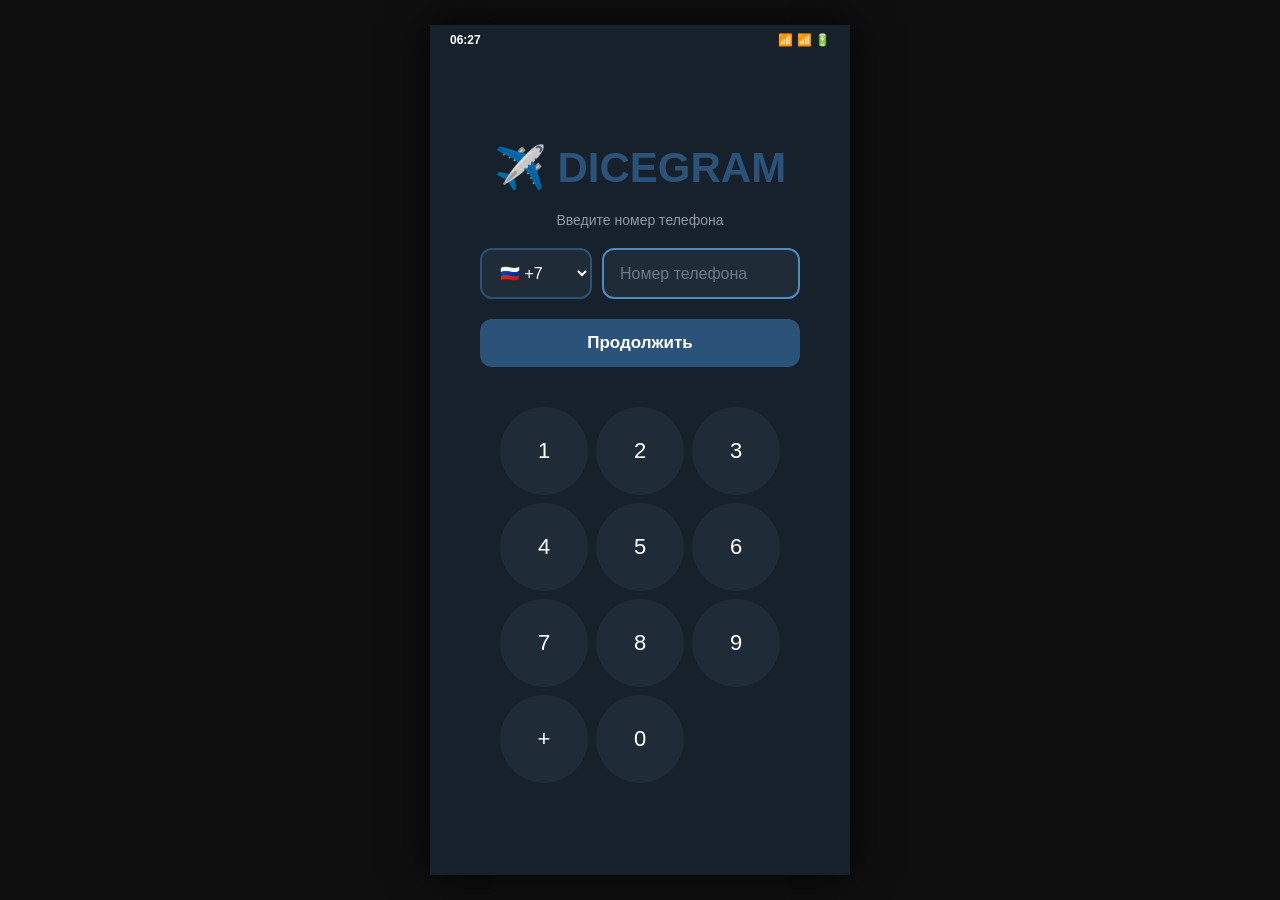
==== commit dbe3c286: "Update index.html" ====
--- a/index.html
+++ b/index.html
@@ -1,5386 +1,771 @@
-<!DOCTYPE html>
-<html lang="ru">
-<head>
-<meta charset="UTF-8">
-<meta name="viewport" content="width=device-width, initial-scale=1.0, maximum-scale=1.0, user-scalable=no">
-<title>DICEGRAM</title>
-<script src="https://telegram.org/js/telegram-web-app.js"></script>
-<style>
-/* ===== ВСЕ СТИЛИ ===== */
-:root[data-theme="dark"] {
-  --bg: #0a0e17;
-  --bg2: #131a26;
-  --bg3: #1a2332;
-  --surface: #182030;
-  --surface-hover: #202a3c;
-  --accent: #5b8def;
-  --accent2: #7c5cff;
-  --accent-grad: linear-gradient(135deg, #5b8def 0%, #7c5cff 100%);
-  --accent-grad-soft: linear-gradient(135deg, rgba(91,141,239,.18), rgba(124,92,255,.18));
-  --text: #eef2f8;
-  --text-dim: #a8b3c4;
-  --muted: #6b7788;
-  --border: #212c3d;
-  --bubble-in: #1c2536;
-  --bubble-out-grad: linear-gradient(135deg, #3a5faa 0%, #5b3aa8 100%);
-  --danger: #ff5470;
-  --success: #2fd97f;
-  --gold: #ffcb47;
-  --radius-lg: 22px;
-  --radius-md: 16px;
-  --radius-sm: 12px;
-  --shadow-soft: 0 8px 30px rgba(0,0,0,.35);
-  --shadow-pop: 0 4px 16px rgba(91,141,239,.35);
-  --badge-bg: #ff5470;
-  --nav-icon-active: #5b8def;
-  --nav-icon-inactive: #6b7788;
-  --wallet-green: #2fd97f;
-  --premium-gold: #ffd700;
-  --premium-purple: #8b5cf6;
-  --premium-pink: #ec4899;
-  --premium-cyan: #06b6d4;
-  --gift-shadow: 0 4px 20px rgba(255,203,71,0.15);
-}
-:root[data-theme="light"] {
-  --bg: #f5f7fa;
-  --bg2: #ffffff;
-  --bg3: #eef1f8;
-  --surface: #ffffff;
-  --surface-hover: #f0f2f6;
-  --accent: #2f80ed;
-  --accent2: #8b5cf6;
-  --accent-grad: linear-gradient(135deg, #2f80ed 0%, #8b5cf6 100%);
-  --accent-grad-soft: linear-gradient(135deg, rgba(47,128,237,.1), rgba(139,92,246,.1));
-  --text: #1f2937;
-  --text-dim: #4b5563;
-  --muted: #9ca3af;
-  --border: #e5e7eb;
-  --bubble-in: #eef2f8;
-  --bubble-out-grad: linear-gradient(135deg, #2f80ed 0%, #8b5cf6 100%);
-  --danger: #ef4444;
-  --success: #22c55e;
-  --gold: #f59e0b;
-  --radius-lg: 22px;
-  --radius-md: 16px;
-  --radius-sm: 12px;
-  --shadow-soft: 0 8px 30px rgba(0,0,0,.06);
-  --shadow-pop: 0 4px 16px rgba(47,128,237,.25);
-  --badge-bg: #ef4444;
-  --nav-icon-active: #2f80ed;
-  --nav-icon-inactive: #9ca3af;
-  --wallet-green: #22c55e;
-  --premium-gold: #f59e0b;
-  --premium-purple: #8b5cf6;
-  --premium-pink: #ec4899;
-  --premium-cyan: #06b6d4;
-  --gift-shadow: 0 4px 20px rgba(245,158,11,0.15);
-}
-* { box-sizing: border-box; margin: 0; padding: 0; -webkit-tap-highlight-color: transparent; }
-html, body {
-  height: 100%;
-  background: var(--bg);
-  color: var(--text);
-  font-family: -apple-system, BlinkMacSystemFont, "SF Pro Display", "Segoe UI", Roboto, Arial, sans-serif;
-  overflow: hidden;
-  transition: background .25s ease, color .25s ease;
-}
-#app {
-  position: relative; height: 100vh; width: 100vw; max-width: 480px; margin: 0 auto;
-  background: var(--bg); display: flex; flex-direction: column;
-}
-.screen {
-  position: absolute; inset: 0;
-  display: flex; flex-direction: column;
-  opacity: 0; pointer-events: none;
-  transform: translateX(24px) scale(.99);
-  transition: opacity .3s cubic-bezier(.4,0,.2,1), transform .3s cubic-bezier(.4,0,.2,1);
-}
-.screen.active { opacity: 1; pointer-events: auto; transform: translateX(0) scale(1); }
-#loadingScreen { justify-content: center; align-items: center; background: var(--bg); z-index: 999; }
-.spinner {
-  width: 42px; height: 42px; border-radius: 50%;
-  border: 3px solid var(--border); border-top-color: var(--accent);
-  animation: spin .8s linear infinite;
-}
-@keyframes spin { to { transform: rotate(360deg); } }
-#welcome {
-  justify-content: center; align-items: center; text-align: center;
-  background:
-    radial-gradient(circle at 20% 0%, rgba(124,92,255,.20), transparent 55%),
-    radial-gradient(circle at 85% 15%, rgba(91,141,239,.20), transparent 50%),
-    var(--bg);
-  padding: 32px;
-}
-.logo-circle {
-  width: 116px; height: 116px; border-radius: 32px;
-  background: var(--accent-grad);
-  display: flex; align-items: center; justify-content: center;
-  font-size: 54px; font-weight: 800; color: white;
-  box-shadow: var(--shadow-pop);
-  margin-bottom: 26px;
-  transform: rotate(-4deg);
-}
-.brand {
-  font-size: 38px; font-weight: 800; letter-spacing: -.5px;
-  background: var(--accent-grad);
-  -webkit-background-clip: text; background-clip: text; color: transparent;
-  margin-bottom: 8px;
-}
-.tagline { color: var(--text-dim); font-size: 15px; margin-bottom: 52px; font-weight: 500; }
-.btn {
-  width: 100%; padding: 16px; border-radius: var(--radius-md); border: none;
-  font-size: 16px; font-weight: 700; cursor: pointer;
-  transition: transform .12s ease, opacity .2s ease, box-shadow .2s ease;
-}
-.btn:active { transform: scale(.96); }
-.btn-primary { background: var(--accent-grad); color: #fff; box-shadow: var(--shadow-pop); }
-.btn-secondary { background: var(--surface); color: var(--accent); border: 1.5px solid var(--border); }
-.btn-danger { background: rgba(255,84,112,.12); color: var(--danger); border: 1.5px solid rgba(255,84,112,.3); }
-.btn-success { background: var(--wallet-green); color: #fff; }
-.btn-gold { background: linear-gradient(135deg, #ffd700, #f59e0b); color: #1a1a2e; box-shadow: 0 4px 24px rgba(255,215,0,0.3); }
-.btn-row { display: flex; flex-direction: column; gap: 14px; width: 100%; max-width: 320px; }
-.btn:disabled { opacity: .35; cursor: not-allowed; box-shadow: none; }
-.auth-screen { padding: 28px 24px; justify-content: flex-start; background: var(--bg); }
-.auth-header { margin-top: 20px; margin-bottom: 32px; }
-.auth-title { font-size: 25px; font-weight: 800; margin-bottom: 6px; letter-spacing: -.3px; }
-.auth-sub { color: var(--text-dim); font-size: 14px; }
-.field {
-  background: var(--surface); border: 1.5px solid var(--border); border-radius: var(--radius-sm);
-  padding: 15px 16px; font-size: 16px; color: var(--text);
-  width: 100%; margin-bottom: 12px; outline: none;
-  transition: border-color .2s ease, box-shadow .2s ease;
-}
-.field:focus { border-color: var(--accent); box-shadow: 0 0 0 4px var(--accent-grad-soft); }
-.field::placeholder { color: var(--muted); }
-.hint { font-size: 13px; margin-top: -4px; margin-bottom: 16px; min-height: 18px; font-weight: 500; }
-.hint.ok { color: var(--success); }
-.hint.err { color: var(--danger); }
-.hint.muted { color: var(--muted); }
-.spacer { flex: 1; }
-.back-btn {
-  align-self: flex-start; color: var(--accent); background: var(--surface); border: none;
-  font-size: 15px; margin-bottom: 8px; cursor: pointer; padding: 8px 14px; border-radius: 12px; font-weight: 600;
-  display: flex; align-items: center; gap: 6px;
-}
-.back-btn svg { width: 20px; height: 20px; }
-#success { justify-content: center; align-items: center; text-align: center; padding: 32px; }
-.check-circle {
-  width: 92px; height: 92px; border-radius: 50%;
-  background: radial-gradient(circle, rgba(47,217,127,.18), rgba(47,217,127,.05));
-  display: flex; align-items: center; justify-content: center; margin-bottom: 24px;
-  font-size: 44px; color: var(--success);
-  box-shadow: 0 0 0 8px rgba(47,217,127,.06);
-}
-.phone-card {
-  background: var(--surface); border: 1.5px solid var(--border); border-radius: var(--radius-lg);
-  padding: 22px; margin: 20px 0 28px; width: 100%; max-width: 320px;
-  box-shadow: var(--shadow-soft);
-}
-.phone-num { font-size: 27px; font-weight: 800; background: var(--accent-grad); -webkit-background-clip: text; background-clip: text; color: transparent; letter-spacing: .5px; }
-.phone-label { font-size: 13px; color: var(--muted); margin-bottom: 8px; font-weight: 600; text-transform: uppercase; letter-spacing: .5px; }
-.security-note { font-size: 13px; color: var(--text-dim); line-height: 1.6; margin-bottom: 28px; max-width: 320px; }
-#mainApp { display: none; flex-direction: column; height: 100%; background: var(--bg); }
-#mainApp.active { display: flex; }
-.tab-content { flex: 1; overflow-y: auto; display: none; flex-direction: column; -webkit-overflow-scrolling: touch; }
-.tab-content.active { display: flex; }
-.tab-content::-webkit-scrollbar { display: none; }
-.top-bar {
-  padding: 18px 20px; font-size: 22px; font-weight: 800; letter-spacing: -.3px;
-  border-bottom: 1px solid var(--border); background: var(--bg2);
-  display: flex; align-items: center; justify-content: space-between;
-  backdrop-filter: blur(10px);
-  flex-shrink: 0;
-}
-.top-bar .back-btn { margin-bottom: 0; padding: 6px 12px; }
-.chat-list-item {
-  display: flex; align-items: center; gap: 13px; padding: 13px 18px;
-  cursor: pointer; transition: background .15s ease; position: relative;
-  animation: chatAppear 0.3s cubic-bezier(0.34, 1.56, 0.64, 1);
-}
-@keyframes chatAppear {
-  from { opacity: 0; transform: translateX(-20px); }
-  to { opacity: 1; transform: translateX(0); }
-}
-.chat-list-item:active { background: var(--surface-hover); }
-.avatar {
-  width: 52px; height: 52px; border-radius: 17px; flex-shrink: 0;
-  display: flex; align-items: center; justify-content: center;
-  font-weight: 700; font-size: 19px; color: white;
-  background: var(--accent-grad);
-  overflow: hidden; position: relative;
-}
-.avatar img { width: 100%; height: 100%; object-fit: cover; }
-.avatar.support { background: linear-gradient(135deg, #2fd97f, #2f9de0); }
-.avatar.system-bot { background: linear-gradient(135deg, #6b7788, #3a4456); }
-.avatar.group { background: linear-gradient(135deg, #7c5cff, #5b8def); }
-.avatar.owner-avatar {
-  border: 3px solid var(--gold);
-  box-shadow: 0 0 20px rgba(255,203,71,0.4), inset 0 0 20px rgba(255,203,71,0.1);
-  animation: ownerGlow 2s ease-in-out infinite;
-}
-@keyframes ownerGlow {
-  0%,100% { box-shadow: 0 0 20px rgba(255,203,71,0.4), inset 0 0 20px rgba(255,203,71,0.1); }
-  50% { box-shadow: 0 0 40px rgba(255,203,71,0.6), inset 0 0 30px rgba(255,203,71,0.2); }
-}
-.avatar-online-dot {
-  position: absolute; bottom: -2px; right: -2px; width: 15px; height: 15px; border-radius: 50%;
-  background: var(--success); border: 3px solid var(--bg2);
-}
-.avatar-premium-border {
-  position: relative;
-}
-.avatar-premium-border::after {
-  content: '';
-  position: absolute;
-  inset: -4px;
-  border-radius: 50%;
-  padding: 3px;
-  background: conic-gradient(from 0deg, #ffd700, #ff6b6b, #8b5cf6, #06b6d4, #ffd700);
-  -webkit-mask: linear-gradient(#fff 0 0) content-box, linear-gradient(#fff 0 0);
-  mask: linear-gradient(#fff 0 0) content-box, linear-gradient(#fff 0 0);
-  -webkit-mask-composite: xor;
-  mask-composite: exclude;
-  animation: premiumBorderSpin 3s linear infinite;
-}
-@keyframes premiumBorderSpin {
-  0% { --gradient-angle: 0deg; }
-  100% { --gradient-angle: 360deg; }
-}
-.avatar-premium-border.gold::after { background: conic-gradient(from 0deg, #ffd700, #f59e0b, #ffd700); }
-.avatar-premium-border.cyan::after { background: conic-gradient(from 0deg, #06b6d4, #3b82f6, #06b6d4); }
-.avatar-premium-border.pink::after { background: conic-gradient(from 0deg, #ec4899, #db2777, #ec4899); }
-.avatar-premium-border.purple::after { background: conic-gradient(from 0deg, #8b5cf6, #7c3aed, #8b5cf6); }
-.avatar-premium-border.white::after { background: conic-gradient(from 0deg, #fff, #e5e7eb, #fff); }
-.avatar-premium-border.rainbow::after { background: conic-gradient(from 0deg, #ffd700, #ff6b6b, #8b5cf6, #06b6d4, #ffd700); }
-
-.chat-item-body { flex: 1; min-width: 0; }
-.chat-item-name { font-weight: 700; font-size: 15.5px; display: flex; align-items: center; gap: 4px; flex-wrap: wrap; }
-.chat-item-last { color: var(--text-dim); font-size: 13.5px; white-space: nowrap; overflow: hidden; text-overflow: ellipsis; margin-top: 2px; }
-.chat-item-time { color: var(--muted); font-size: 12px; font-weight: 500; flex-shrink: 0; }
-.verified-badge {
-  color: #fff; font-size: 10.5px; display: inline-flex; align-items: center; justify-content: center;
-  width: 16px; height: 16px; border-radius: 50%; background: var(--accent-grad); flex-shrink:0;
-  box-shadow: 0 0 0 2px var(--bg2);
-}
-.banned-badge { color: var(--danger); font-size: 10.5px; font-weight: 800; background: rgba(255,84,112,.12); padding: 2px 7px; border-radius: 7px; letter-spacing: .3px; }
-.group-badge { color: var(--accent2); font-size: 10.5px; font-weight: 800; background: rgba(124,92,255,.12); padding: 2px 7px; border-radius: 7px; letter-spacing: .3px; }
-.nft-badge {
-  color: var(--gold); font-size: 10.5px; font-weight: 800;
-  background: linear-gradient(135deg, rgba(255,203,71,.15), rgba(255,203,71,.05));
-  padding: 2px 8px; border-radius: 7px; letter-spacing: .3px;
-  border: 1px solid rgba(255,203,71,.2);
-}
-.premium-badge {
-  display: inline-flex;
-  align-items: center;
-  gap: 2px;
-  font-size: 10.5px;
-  font-weight: 700;
-  padding: 1px 8px 1px 5px;
-  border-radius: 10px;
-  background: linear-gradient(135deg, var(--premium-gold), #f59e0b);
-  color: #1a1a2e;
-  animation: premiumBadgePulse 2s ease-in-out infinite;
-  box-shadow: 0 2px 12px rgba(255,215,0,0.3);
-}
-@keyframes premiumBadgePulse {
-  0%,100% { transform: scale(1); }
-  50% { transform: scale(1.05); }
-}
-.premium-badge svg { width: 12px; height: 12px; }
-.unread-badge {
-  background: var(--badge-bg);
-  color: #fff;
-  font-size: 11px;
-  font-weight: 700;
-  min-width: 20px;
-  height: 20px;
-  padding: 0 6px;
-  border-radius: 10px;
-  display: flex;
-  align-items: center;
-  justify-content: center;
-  margin-left: 6px;
-  flex-shrink: 0;
-  box-shadow: 0 2px 6px rgba(255,84,112,.3);
-  animation: badgePop 0.3s cubic-bezier(0.34, 1.56, 0.64, 1);
-}
-@keyframes badgePop {
-  0% { transform: scale(0); }
-  100% { transform: scale(1); }
-}
-.nickname-gold { color: var(--premium-gold) !important; }
-.nickname-cyan { color: var(--premium-cyan) !important; }
-.nickname-pink { color: var(--premium-pink) !important; }
-.nickname-purple { color: var(--premium-purple) !important; }
-.nickname-red { color: #ef4444 !important; }
-.nickname-white { color: #fff !important; }
-.nickname-gradient { 
-  background: linear-gradient(135deg, var(--premium-gold), #ff6b6b, var(--premium-purple));
-  -webkit-background-clip: text;
-  background-clip: text;
-  color: transparent;
-  font-weight: 700;
-}
-.rainbow-text {
-  background: linear-gradient(90deg, #ff6b6b, #ffd93d, #6bcb77, #4d96ff, #9b59b6, #ff6b6b);
-  background-size: 300% 100%;
-  -webkit-background-clip: text;
-  background-clip: text;
-  color: transparent;
-  animation: rainbowMove 3s linear infinite;
-}
-@keyframes rainbowMove {
-  0% { background-position: 0% 50%; }
-  100% { background-position: 300% 50%; }
-}
-#chatView { position: absolute; inset: 0; background: var(--bg); display: none; flex-direction: column; z-index: 10; }
-#chatView.active { display: flex; }
-.chat-header {
-  display: flex; align-items: center; gap: 12px; padding: 14px 16px;
-  background: var(--bg2); border-bottom: 1px solid var(--border); cursor: pointer;
-  flex-shrink: 0;
-}
-.chat-header-name { font-weight: 700; font-size: 16px; display:flex; align-items:center; gap:5px; flex-wrap: wrap; }
-.chat-header-status { font-size: 12.5px; color: var(--text-dim); margin-top: 1px; }
-.chat-header-status.online { color: var(--success); font-weight: 600; }
-.chat-header-status.typing { color: var(--accent); font-weight: 600; }
-.messages { flex: 1; overflow-y: auto; padding: 18px 14px; display: flex; flex-direction: column; gap: 3px;
-  background:
-    radial-gradient(circle at 15% 8%, var(--accent-grad-soft), transparent 40%),
-    var(--bg);
-}
-.bubble-row { display: flex; margin: 3px 0; flex-direction: column; }
-.bubble-row.out { align-items: flex-end; }
-.bubble-wrap {
-  display: flex;
-  flex-direction: column;
-  max-width: 85%;
-}
-.bubble-row.out .bubble-wrap { align-items: flex-end; }
-.bubble {
-  padding: 10px 14px; border-radius: var(--radius-md); font-size: 15px; line-height: 1.42;
-  white-space: pre-wrap; word-break: break-word; box-shadow: 0 1px 2px rgba(0,0,0,.06);
-  cursor: default;
-  position: relative;
-}
-.bubble.in { background: var(--bubble-in); border-bottom-left-radius: 5px; color: var(--text); }
-.bubble.out { background: var(--bubble-out-grad); color: #fff; border-bottom-right-radius: 5px; }
-.bubble.system {
-  background: var(--accent-grad-soft); color: var(--text); border-radius: var(--radius-md);
-  max-width: 92%; font-size: 13.5px; align-self: center; border: 1px solid var(--border);
-}
-.bubble.nft-system {
-  background: linear-gradient(135deg, rgba(255,203,71,.15), rgba(255,203,71,.05));
-  border: 2px solid var(--gold);
-  max-width: 92%;
-  font-size: 13.5px;
-  align-self: center;
-  text-align: center;
-  padding: 12px 16px;
-}
-.bubble.nft-system .nft-icon { font-size: 28px; display: block; margin-bottom: 6px; }
-.bubble.nft-system .nft-name { color: var(--gold); font-weight: 800; font-size: 16px; }
-.bubble.nft-system .nft-price { color: var(--success); font-weight: 700; }
-.bubble.nft-system .nft-from { color: var(--text-dim); font-size: 12px; margin-top: 4px; }
-.bubble-time {
-  font-size: 10.5px; opacity: .65; margin-top: 4px; display: flex; align-items: center; gap: 4px;
-  justify-content: flex-end;
-}
-.bubble img.attachment { max-width: 100%; border-radius: 12px; display: block; margin-bottom: 6px; }
-.mention-link { color: #8fb8ff; font-weight: 700; cursor: pointer; text-decoration: underline; text-decoration-color: rgba(143,184,255,.4); }
-.bubble.out .mention-link { color: #eaf1ff; text-decoration-color: rgba(234,241,255,.5); }
-.check-mark { font-size: 12px; opacity: 0.6; }
-.check-mark.sent { opacity: 0.6; }
-.check-mark.delivered { opacity: 0.8; }
-.check-mark.read { opacity: 1; color: var(--accent); }
-.reactions-row {
-  display: flex;
-  gap: 4px;
-  margin-top: 4px;
-  flex-wrap: wrap;
-}
-.reaction-bubble {
-  background: rgba(255, 255, 255, 0.04);
-  border: 1px solid rgba(255, 255, 255, 0.06);
-  border-radius: 14px;
-  padding: 2px 10px 2px 8px;
-  display: inline-flex;
-  align-items: center;
-  gap: 4px;
-  cursor: pointer;
-  transition: all 0.2s ease;
-  user-select: none;
-}
-.reaction-bubble:active { transform: scale(0.92); }
-.reaction-bubble .reaction-emoji { font-size: 16px; }
-.reaction-bubble .reaction-count {
-  font-size: 11px;
-  color: rgba(255, 255, 255, 0.5);
-  font-weight: 600;
-}
-.reaction-bubble.my-reaction {
-  border-color: rgba(91, 141, 239, 0.4);
-  background: rgba(91, 141, 239, 0.1);
-}
-.reaction-bubble.my-reaction .reaction-count {
-  color: #5b8def;
-}
-.reply-preview {
-  background: var(--surface);
-  padding: 6px 12px;
-  border-left: 3px solid var(--accent);
-  border-radius: 4px;
-  margin-bottom: 4px;
-  font-size: 13px;
-  color: var(--text-dim);
-  cursor: pointer;
-}
-.reply-preview .rp-name { font-weight: 700; color: var(--text); }
-.reply-preview .rp-text { white-space: nowrap; overflow: hidden; text-overflow: ellipsis; }
-#imagePreviewBar { display: none; padding: 10px 14px; background: var(--bg2); align-items: center; gap: 10px; border-top: 1px solid var(--border); }
-#imagePreviewBar img { width: 52px; height: 52px; object-fit: cover; border-radius: 12px; }
-#imagePreviewBar .cancel-preview { color: var(--danger); background: rgba(255,84,112,.12); border: none; font-size: 18px; cursor: pointer; margin-left: auto; width:32px;height:32px;border-radius:10px; }
-.input-bar { display: flex; gap: 8px; padding: 10px 12px; background: var(--bg2); border-top: 1px solid var(--border); align-items: center; flex-shrink: 0; }
-.input-bar input {
-  flex: 1; background: var(--surface); border: 1.5px solid var(--border); border-radius: 24px;
-  padding: 13px 18px; color: var(--text); font-size: 15px; outline: none;
-}
-.input-bar input:focus { border-color: var(--accent); }
-.send-btn, .attach-btn {
-  width: 46px; height: 46px; border-radius: 50%; 
-  border: none; font-size: 18px; cursor: pointer; flex-shrink: 0;
-  display: flex; align-items: center; justify-content: center;
-  user-select: none; -webkit-user-select: none; touch-action: none;
-}
-.send-btn {
-  background: var(--accent-grad); color: #fff; box-shadow: var(--shadow-pop);
-}
-.attach-btn { 
-  background: var(--surface); border: 1.5px solid var(--border); color: var(--accent); box-shadow: none; 
-}
-.bottom-nav {
-  display: flex;
-  background: var(--bg2);
-  border-top: 1px solid var(--border);
-  padding: 8px 4px max(8px, env(safe-area-inset-bottom));
-  position: relative;
-  z-index: 5;
-  flex-shrink: 0;
-}
-.nav-item {
-  flex: 1;
-  display: flex;
-  flex-direction: column;
-  align-items: center;
-  gap: 2px;
-  cursor: pointer;
-  padding: 6px 0;
-  border-radius: 12px;
-  transition: all 0.2s ease;
-  position: relative;
-  -webkit-tap-highlight-color: transparent;
-}
-.nav-item:active { transform: scale(0.92); }
-.nav-icon-wrap {
-  position: relative;
-  display: flex;
-  align-items: center;
-  justify-content: center;
-  width: 32px;
-  height: 32px;
-}
-.nav-icon-svg {
-  width: 26px;
-  height: 26px;
-  transition: all 0.25s cubic-bezier(0.34, 1.56, 0.64, 1);
-}
-.nav-item.active .nav-icon-svg { transform: scale(1.08); }
-.nav-item .nav-icon-svg { color: var(--nav-icon-inactive); }
-.nav-item.active .nav-icon-svg { color: var(--nav-icon-active); }
-.nav-item .nav-icon-svg .fill-path { fill: var(--nav-icon-inactive); }
-.nav-item.active .nav-icon-svg .fill-path { fill: var(--nav-icon-active); }
-.nav-label {
-  font-size: 10px;
-  font-weight: 600;
-  color: var(--nav-icon-inactive);
-  transition: color 0.2s ease;
-  letter-spacing: 0.2px;
-}
-.nav-item.active .nav-label { color: var(--nav-icon-active); }
-.nav-badge-count {
-  position: absolute;
-  top: -6px;
-  right: -8px;
-  min-width: 18px;
-  height: 18px;
-  padding: 0 5px;
-  border-radius: 9px;
-  background: var(--badge-bg);
-  color: #fff;
-  font-size: 10px;
-  font-weight: 700;
-  display: flex;
-  align-items: center;
-  justify-content: center;
-  border: 2px solid var(--bg2);
-  animation: badgePop 0.3s cubic-bezier(0.34, 1.56, 0.64, 1);
-}
-.profile-header { 
-  display: flex; flex-direction: column; align-items: center; padding: 36px 16px 28px; 
-  background: 
-    radial-gradient(circle at 50% 0%, var(--accent-grad-soft), transparent 60%),
-    var(--bg);
-  position: relative;
-  flex-shrink: 0;
-}
-.profile-cover {
-  position: absolute;
-  top: 0;
-  left: 0;
-  right: 0;
-  height: 140px;
-  background: var(--accent-grad-soft);
-  border-radius: 0 0 30px 30px;
-  opacity: 0.3;
-  transition: height 0.3s ease;
-}
-.profile-avatar { 
-  width: 104px; height: 104px; font-size: 38px; margin-bottom: 16px; 
-  position: relative; border-radius: 30px; box-shadow: var(--shadow-soft); 
-  cursor: pointer;
-  z-index: 1;
-}
-.profile-avatar.owner-avatar-profile {
-  border: 4px solid var(--gold);
-  box-shadow: 0 0 30px rgba(255,203,71,0.5), inset 0 0 30px rgba(255,203,71,0.15);
-  animation: ownerGlow 2s ease-in-out infinite;
-}
-.profile-avatar-hint { font-size: 11.5px; color: var(--muted); margin-top: -8px; margin-bottom: 8px; }
-.profile-name { font-size: 21px; font-weight: 800; display: flex; align-items: center; gap: 6px; letter-spacing: -.2px; flex-wrap: wrap; justify-content: center; }
-.profile-phone { color: var(--text-dim); font-size: 14px; margin-top: 4px; font-weight: 500; }
-.profile-bio { color: var(--text-dim); font-size: 13.5px; margin-top: 8px; text-align: center; max-width: 280px; line-height: 1.4; }
-.verified-line {
-  color: var(--accent); font-size: 12.5px; margin-top: 10px; display:flex; align-items:center; gap:6px;
-  background: var(--accent-grad-soft); padding: 6px 14px; border-radius: 20px; font-weight: 700;
-}
-.verified-line .vb { width:16px;height:16px;border-radius:50%;background:var(--accent-grad); display:flex;align-items:center;justify-content:center;font-size:10px;color:#fff; }
-.banned-line { color: var(--danger); font-size: 13px; margin-top: 10px; font-weight: 700; background: rgba(255,84,112,.1); border-radius: 14px; padding: 8px 16px; }
-.owner-line {
-  color: var(--gold); font-size: 12.5px; margin-top: 8px; font-weight: 800; letter-spacing: .3px;
-  background: linear-gradient(135deg, rgba(255,203,71,.15), rgba(255,203,71,.05)); padding: 6px 16px; border-radius: 20px;
-  display:flex; align-items:center; gap:6px;
-}
-.profile-tabs {
-  display: flex;
-  background: var(--bg2);
-  border-bottom: 1px solid var(--border);
-  padding: 0 16px;
-  gap: 4px;
-  flex-shrink: 0;
-  position: relative;
-}
-.profile-tab {
-  padding: 14px 20px;
-  font-size: 14px;
-  font-weight: 600;
-  color: var(--text-dim);
-  cursor: pointer;
-  border-bottom: 3px solid transparent;
-  transition: all 0.3s cubic-bezier(0.34, 1.56, 0.64, 1);
-  position: relative;
-  display: flex;
-  align-items: center;
-  gap: 6px;
-}
-.profile-tab svg {
-  width: 18px;
-  height: 18px;
-  stroke: var(--text-dim);
-  transition: stroke 0.3s ease;
-}
-.profile-tab.active {
-  color: var(--accent);
-  border-bottom-color: var(--accent);
-}
-.profile-tab.active svg {
-  stroke: var(--accent);
-}
-.profile-tab:active { transform: scale(0.95); }
-.profile-tab-content {
-  flex: 1;
-  overflow-y: auto;
-  padding: 16px;
-  display: none;
-  flex-direction: column;
-  gap: 12px;
-  animation: tabFadeIn 0.35s cubic-bezier(0.34, 1.56, 0.64, 1);
-}
-@keyframes tabFadeIn {
-  from { opacity: 0; transform: translateY(8px) scale(0.98); }
-  to { opacity: 1; transform: translateY(0) scale(1); }
-}
-.profile-tab-content.active { display: flex; }
-.profile-glass-card {
-  background: rgba(255, 255, 255, 0.04);
-  backdrop-filter: blur(12px);
-  -webkit-backdrop-filter: blur(12px);
-  border: 1px solid rgba(255, 255, 255, 0.06);
-  border-radius: 16px;
-  padding: 14px 18px;
-  display: flex;
-  align-items: center;
-  justify-content: space-between;
-  cursor: pointer;
-  transition: all 0.25s cubic-bezier(0.34, 1.56, 0.64, 1);
-  box-shadow: 0 2px 20px rgba(0, 0, 0, 0.08);
-}
-.profile-glass-card:active {
-  transform: scale(0.97);
-  background: rgba(255, 255, 255, 0.08);
-}
-.profile-glass-card .left {
-  display: flex;
-  align-items: center;
-  gap: 12px;
-}
-.profile-glass-card .icon-wrap {
-  width: 36px;
-  height: 36px;
-  border-radius: 50%;
-  background: var(--accent-grad-soft);
-  display: flex;
-  align-items: center;
-  justify-content: center;
-  flex-shrink: 0;
-}
-.profile-glass-card .icon-wrap svg {
-  width: 18px;
-  height: 18px;
-  stroke: var(--accent);
-  stroke-width: 1.8;
-}
-.profile-glass-card .label {
-  font-weight: 600;
-  font-size: 15px;
-  color: var(--text);
-}
-.profile-glass-card .value {
-  color: var(--text-dim);
-  font-size: 14px;
-  max-width: 140px;
-  overflow: hidden;
-  text-overflow: ellipsis;
-  white-space: nowrap;
-}
-.profile-glass-card .arrow {
-  color: var(--muted);
-  font-size: 18px;
-  opacity: 0.3;
-}
-.gifts-grid {
-  display: grid;
-  grid-template-columns: repeat(3, 1fr);
-  gap: 12px;
-}
-.gift-item {
-  background: var(--surface);
-  border-radius: 16px;
-  padding: 16px 8px;
-  text-align: center;
-  cursor: pointer;
-  transition: all 0.3s cubic-bezier(0.34, 1.56, 0.64, 1);
-  border: 1px solid var(--border);
-  position: relative;
-  animation: giftAppear 0.4s ease forwards;
-  opacity: 0;
-  transform: scale(0.9);
-}
-@keyframes giftAppear {
-  to { opacity: 1; transform: scale(1); }
-}
-.gift-item:active { transform: scale(0.92); }
-.gift-item .gift-emoji { font-size: 40px; display: block; margin-bottom: 6px; }
-.gift-item .gift-name { font-size: 12px; font-weight: 600; color: var(--text); }
-.gift-item .gift-price { font-size: 11px; color: var(--gold); font-weight: 700; }
-.gift-item .gift-date { font-size: 10px; color: var(--muted); margin-top: 4px; }
-.gift-item .gift-from { font-size: 10px; color: var(--text-dim); margin-top: 2px; }
-.gift-item .gift-sell-btn {
-  margin-top: 8px;
-  padding: 4px 12px;
-  border-radius: 8px;
-  border: none;
-  font-size: 11px;
-  font-weight: 600;
-  background: var(--danger);
-  color: #fff;
-  cursor: pointer;
-  transition: all 0.2s ease;
-}
-.gift-item .gift-sell-btn:active { transform: scale(0.92); }
-.gift-item .gift-sell-btn:disabled {
-  opacity: 0.4;
-  cursor: not-allowed;
-}
-.gift-item .gift-owner-badge {
-  position: absolute;
-  top: -6px;
-  right: -6px;
-  background: var(--accent-grad);
-  color: #fff;
-  font-size: 9px;
-  font-weight: 700;
-  padding: 2px 8px;
-  border-radius: 10px;
-  box-shadow: var(--shadow-pop);
-}
-.gift-item .gift-sold-badge {
-  position: absolute;
-  inset: 0;
-  background: rgba(0,0,0,0.6);
-  border-radius: 16px;
-  display: flex;
-  align-items: center;
-  justify-content: center;
-  font-size: 14px;
-  font-weight: 700;
-  color: var(--danger);
-  backdrop-filter: blur(2px);
-}
-.gift-shop-grid {
-  display: grid;
-  grid-template-columns: repeat(3, 1fr);
-  gap: 12px;
-}
-.gift-shop-item {
-  background: var(--surface);
-  border-radius: 16px;
-  padding: 18px 8px;
-  text-align: center;
-  cursor: pointer;
-  transition: all 0.3s cubic-bezier(0.34, 1.56, 0.64, 1);
-  border: 2px solid var(--border);
-  position: relative;
-  animation: giftAppear 0.4s ease forwards;
-  opacity: 0;
-  transform: scale(0.9);
-}
-.gift-shop-item:active { transform: scale(0.92); }
-.gift-shop-item .gift-emoji { font-size: 48px; display: block; margin-bottom: 6px; }
-.gift-shop-item .gift-name { font-size: 12px; font-weight: 600; color: var(--text); }
-.gift-shop-item .gift-price { font-size: 13px; color: var(--gold); font-weight: 700; }
-.gift-shop-item.selected {
-  border-color: var(--accent);
-  box-shadow: var(--shadow-pop);
-}
-.gift-shop-item .gift-check {
-  position: absolute;
-  top: 6px;
-  right: 6px;
-  width: 24px;
-  height: 24px;
-  border-radius: 50%;
-  background: var(--accent-grad);
-  color: #fff;
-  display: flex;
-  align-items: center;
-  justify-content: center;
-  font-size: 14px;
-  opacity: 0;
-  transform: scale(0);
-  transition: all 0.3s cubic-bezier(0.34, 1.56, 0.64, 1);
-}
-.gift-shop-item.selected .gift-check {
-  opacity: 1;
-  transform: scale(1);
-}
-.section-label { 
-  font-size: 12px; font-weight: 700; text-transform: uppercase; 
-  letter-spacing: .6px; color: var(--muted); padding: 18px 20px 8px; 
-}
-.list-row {
-  padding: 16px 20px; border-bottom: 1px solid var(--border); display: flex;
-  justify-content: space-between; align-items: center; font-size: 15px; cursor: pointer;
-  background: var(--bg2); font-weight: 500; transition: background .15s ease;
-}
-.list-row:active { background: var(--surface-hover); }
-.list-row-left { display: flex; align-items: center; gap: 12px; }
-.list-row-icon { width: 34px; height: 34px; border-radius: 11px; display:flex;align-items:center;justify-content:center; font-size:16px; background: var(--accent-grad-soft); }
-.list-row-value { color: var(--text-dim); font-size: 14px; display:flex; align-items:center; gap:6px; }
-.search-box { padding: 12px 18px; }
-.search-box input {
-  width: 100%; background: var(--surface); border: 1.5px solid var(--border); border-radius: 22px;
-  padding: 12px 18px; color: var(--text); outline: none; font-size: 14.5px;
-}
-.search-box input:focus { border-color: var(--accent); }
-.empty-state { text-align: center; color: var(--muted); padding: 60px 30px; font-size: 14px; line-height: 1.6; }
-.fab {
-  position: absolute; right: 20px; bottom: max(20px, env(safe-area-inset-bottom));
-  width: 58px; height: 58px; border-radius: 20px; background: var(--accent-grad);
-  color: #fff; font-size: 26px; border: none; box-shadow: var(--shadow-pop);
-  cursor: pointer; display: flex; align-items: center; justify-content: center;
-}
-.toggle { position: relative; width: 48px; height: 28px; border-radius: 16px; background: var(--border); cursor: pointer; transition: background .2s ease; flex-shrink:0; }
-.toggle.on { background: var(--accent-grad); }
-.toggle-knob { position: absolute; top: 3px; left: 3px; width: 22px; height: 22px; border-radius: 50%; background: #fff; transition: transform .2s ease; box-shadow: 0 1px 3px rgba(0,0,0,.3); }
-.toggle.on .toggle-knob { transform: translateX(20px); }
-.segmented { display: flex; background: var(--surface); border-radius: 14px; padding: 4px; gap: 4px; margin: 0 20px 16px; }
-.segmented-option { flex: 1; text-align: center; padding: 10px; border-radius: 10px; font-size: 13.5px; font-weight: 700; cursor: pointer; color: var(--text-dim); transition: all .2s ease; }
-.segmented-option.active { background: var(--accent-grad); color: #fff; box-shadow: var(--shadow-pop); }
-.tz-option {
-  display: flex; justify-content: space-between; align-items: center; padding: 14px 16px;
-  border-radius: 14px; background: var(--surface); border: 1.5px solid var(--border); margin-bottom: 10px; cursor: pointer;
-}
-.tz-option.active { border-color: var(--accent); background: var(--accent-grad-soft); }
-.tz-option-label { font-weight: 700; font-size: 15px; }
-.tz-option-time { font-size: 13px; color: var(--text-dim); margin-top: 2px; }
-.tz-option-check { color: var(--accent); font-size: 18px; opacity: 0; }
-.tz-option.active .tz-option-check { opacity: 1; }
-.modal-overlay {
-  position: absolute; inset: 0; background: rgba(5,8,14,.6); z-index: 50; backdrop-filter: blur(3px);
-  display: none; align-items: flex-end; justify-content: center;
-}
-.modal-overlay.active { display: flex; }
-.modal-sheet {
-  background: var(--bg2); width: 100%; max-width: 480px; border-radius: 26px 26px 0 0;
-  padding: 12px 20px max(24px, env(safe-area-inset-bottom));
-  max-height: 85vh; overflow-y: auto; box-shadow: 0 -10px 40px rgba(0,0,0,.3);
-  animation: slideUp 0.3s cubic-bezier(0.34, 1.56, 0.64, 1);
-}
-@keyframes slideUp {
-  from { transform: translateY(30px); opacity: 0; }
-  to { transform: translateY(0); opacity: 1; }
-}
-.modal-handle { width: 40px; height: 4px; border-radius: 3px; background: var(--border); margin: 0 auto 16px; }
-.modal-title { font-size: 19px; font-weight: 800; margin-bottom: 18px; letter-spacing: -.3px; display: flex; align-items: center; gap: 10px; }
-.modal-title svg { width: 24px; height: 24px; flex-shrink: 0; color: var(--accent); }
-.modal-close { float: right; background: var(--surface); border:none; color: var(--text-dim); font-size: 18px; cursor: pointer; width:32px;height:32px;border-radius:10px; }
-.char-counter { font-size: 12px; color: var(--muted); text-align: right; margin-top: -8px; margin-bottom: 14px; }
-#avatarCropModal .modal-sheet { text-align: center; }
-.avatar-crop-preview {
-  width: 220px; height: 220px; border-radius: 50%; margin: 12px auto 20px; overflow: hidden;
-  border: 4px solid var(--accent); box-shadow: var(--shadow-pop); background: var(--surface);
-  display: flex; align-items: center; justify-content: center;
-}
-.avatar-crop-preview img { width: 100%; height: 100%; object-fit: cover; }
-#userProfileView { 
-  position: absolute; inset: 0; background: var(--bg); display: none; flex-direction: column; z-index: 20; 
-}
-#userProfileView.active { display: flex; }
-.up-header { display:flex; align-items:center; gap:12px; padding:14px 16px; background: var(--bg2); border-bottom: 1px solid var(--border); flex-shrink:0; }
-.bot-notice {
-  margin: 18px 20px 0; padding: 14px 16px; border-radius: var(--radius-md);
-  background: var(--accent-grad-soft); border: 1px solid var(--border);
-  font-size: 13px; color: var(--text-dim); line-height: 1.5; text-align: left;
-  display: flex; gap: 10px; align-items: flex-start;
-}
-.bot-notice .bi { font-size: 18px; flex-shrink: 0; }
-#toast {
-  position: absolute; bottom: 100px; left: 50%; transform: translateX(-50%) translateY(10px);
-  background: var(--surface); color: var(--text); padding: 12px 20px; border-radius: var(--radius-sm);
-  font-size: 14px; font-weight: 600; z-index: 200; opacity: 0; transition: opacity .3s ease, transform .3s ease;
-  pointer-events: none; max-width: 85%; text-align: center; box-shadow: var(--shadow-soft); border: 1px solid var(--border);
-}
-#toast.show { opacity: 1; transform: translateX(-50%) translateY(0); }
-.group-member-item {
-  display: flex; align-items: center; gap: 12px; padding: 12px 16px;
-  border-bottom: 1px solid var(--border);
-}
-.group-member-item .avatar { width: 36px; height: 36px; border-radius: 12px; font-size: 14px; }
-.group-member-name { flex: 1; font-weight: 600; font-size: 14px; }
-.group-member-role { font-size: 11px; color: var(--muted); font-weight: 600; }
-.group-member-role.admin { color: var(--accent); }
-.group-member-role.owner { color: var(--gold); }
-.group-member-action { color: var(--accent); font-size: 13px; cursor: pointer; padding: 4px 10px; border-radius: 8px; background: var(--surface-hover); }
-.add-member-input {
-  display: flex; gap: 8px; padding: 12px 16px;
-}
-.add-member-input input { flex: 1; }
-.context-menu { display: none; }
-.context-menu.active { display: block; }
-.settings-container {
-  padding: 16px 20px 32px;
-  background: var(--bg);
-  flex: 1;
-  overflow-y: auto;
-}
-.settings-section-title {
-  font-size: 13px;
-  font-weight: 700;
-  text-transform: uppercase;
-  letter-spacing: 0.8px;
-  color: var(--muted);
-  padding: 10px 4px 12px 4px;
-}
-.settings-grid {
-  display: flex;
-  flex-direction: column;
-  gap: 12px;
-  margin-bottom: 20px;
-}
-.settings-card {
-  background: var(--surface);
-  border-radius: 20px;
-  padding: 12px 16px;
-  display: flex;
-  align-items: center;
-  gap: 14px;
-  cursor: pointer;
-  transition: transform 0.15s cubic-bezier(0.34, 1.56, 0.64, 1),
-              box-shadow 0.2s ease,
-              background 0.2s ease;
-  box-shadow: 0 4px 16px rgba(0, 0, 0, 0.04), 0 1px 4px rgba(0, 0, 0, 0.02);
-  border: 1px solid transparent;
-  position: relative;
-  min-height: 60px;
-}
-.settings-card:active { transform: scale(0.97); }
-.settings-card.card-ai {
-  border: 1.5px solid rgba(6, 182, 212, 0.25);
-  box-shadow: 0 4px 24px rgba(6, 182, 212, 0.08), 0 0 40px rgba(6, 182, 212, 0.04);
-  background: linear-gradient(135deg, var(--surface), rgba(6, 182, 212, 0.04));
-}
-.settings-card.card-gift {
-  border: 1.5px solid rgba(255, 215, 0, 0.2);
-  box-shadow: var(--gift-shadow);
-  background: linear-gradient(135deg, var(--surface), rgba(255, 215, 0, 0.04));
-}
-.settings-icon {
-  width: 46px;
-  height: 46px;
-  min-width: 46px;
-  border-radius: 50%;
-  display: flex;
-  align-items: center;
-  justify-content: center;
-  font-size: 20px;
-  font-weight: 400;
-  color: #fff;
-  flex-shrink: 0;
-  box-shadow: 0 2px 8px rgba(0, 0, 0, 0.08);
-  transition: transform 0.2s ease;
-}
-.settings-card:active .settings-icon { transform: scale(0.92); }
-.settings-icon svg { width: 24px; height: 24px; }
-.settings-card-content { flex: 1; min-width: 0; }
-.settings-card-title { font-size: 16px; font-weight: 600; color: var(--text); letter-spacing: -0.2px; line-height: 1.3; }
-.settings-card-sub { font-size: 12.5px; color: var(--muted); font-weight: 500; margin-top: 1px; }
-.settings-card-right { display: flex; align-items: center; gap: 8px; flex-shrink: 0; margin-left: auto; }
-.settings-chevron { color: var(--muted); font-size: 16px; opacity: 0.5; font-weight: 300; }
-.settings-badge {
-  font-size: 11px; font-weight: 700; padding: 3px 10px; border-radius: 12px;
-  background: var(--accent-grad); color: #fff; letter-spacing: 0.3px;
-  box-shadow: 0 2px 8px rgba(47, 128, 237, 0.25);
-}
-.settings-badge.gold { background: linear-gradient(135deg, #f59e0b, #d97706); box-shadow: 0 2px 8px rgba(245, 158, 11, 0.3); }
-.settings-badge.green { background: linear-gradient(135deg, #22c55e, #16a34a); box-shadow: 0 2px 8px rgba(34, 197, 94, 0.25); }
-.settings-balance { font-size: 14px; font-weight: 700; color: var(--gold); letter-spacing: -0.2px; }
-.sub-settings-page {
-  position: absolute;
-  inset: 0;
-  background: var(--bg);
-  display: none;
-  flex-direction: column;
-  z-index: 30;
-}
-.sub-settings-page.active { display: flex; }
-.sub-settings-content {
-  flex: 1;
-  overflow-y: auto;
-  padding: 16px 20px 32px;
-}
-.sub-settings-item {
-  display: flex;
-  align-items: center;
-  justify-content: space-between;
-  padding: 14px 16px;
-  background: var(--surface);
-  border-radius: 14px;
-  border: 1px solid var(--border);
-  margin-bottom: 10px;
-  cursor: pointer;
-  transition: all 0.2s ease;
-}
-.sub-settings-item:active { transform: scale(0.97); }
-.sub-settings-item .left { display: flex; align-items: center; gap: 12px; }
-.sub-settings-item .left svg { width: 22px; height: 22px; color: var(--accent); flex-shrink: 0; }
-.sub-settings-item .label { font-weight: 600; font-size: 15px; }
-.sub-settings-item .value { color: var(--text-dim); font-size: 14px; }
-.wallet-balance-card {
-  background: var(--surface);
-  border-radius: 20px;
-  padding: 24px;
-  text-align: center;
-  border: 1px solid var(--border);
-  margin-bottom: 20px;
-}
-.wallet-balance-card .amount {
-  font-size: 42px;
-  font-weight: 800;
-  color: var(--gold);
-  letter-spacing: -1px;
-}
-.wallet-balance-card .currency {
-  font-size: 16px;
-  color: var(--text-dim);
-}
-.wallet-balance-card .sub {
-  font-size: 13px;
-  color: var(--muted);
-  margin-top: 4px;
-}
-.transaction-item {
-  display: flex;
-  align-items: center;
-  justify-content: space-between;
-  padding: 10px 0;
-  border-bottom: 1px solid var(--border);
-}
-.transaction-item .info { display: flex; flex-direction: column; gap: 2px; }
-.transaction-item .info .name { font-weight: 600; font-size: 14px; }
-.transaction-item .info .date { font-size: 12px; color: var(--muted); }
-.transaction-item .amount.positive { color: var(--success); font-weight: 700; }
-.transaction-item .amount.negative { color: var(--danger); font-weight: 700; }
-.ai-chat-messages {
-  flex: 1;
-  overflow-y: auto;
-  padding: 16px;
-  display: flex;
-  flex-direction: column;
-  gap: 8px;
-}
-.ai-chat-message {
-  max-width: 85%;
-  padding: 10px 14px;
-  border-radius: var(--radius-md);
-  font-size: 15px;
-  line-height: 1.5;
-}
-.ai-chat-message.user {
-  align-self: flex-end;
-  background: var(--accent-grad);
-  color: #fff;
-}
-.ai-chat-message.assistant {
-  align-self: flex-start;
-  background: var(--bubble-in);
-  color: var(--text);
-}
-.ai-chat-message .time { font-size: 10px; opacity: 0.5; margin-top: 4px; display: block; }
-.ai-chat-input-bar {
-  display: flex;
-  gap: 8px;
-  padding: 10px 12px;
-  background: var(--bg2);
-  border-top: 1px solid var(--border);
-  flex-shrink: 0;
-}
-.ai-chat-input-bar input {
-  flex: 1;
-  background: var(--surface);
-  border: 1.5px solid var(--border);
-  border-radius: 24px;
-  padding: 12px 18px;
-  color: var(--text);
-  font-size: 15px;
-  outline: none;
-}
-.ai-chat-input-bar input:focus { border-color: var(--accent); }
-.ai-chat-input-bar .send-btn {
-  width: 46px;
-  height: 46px;
-  border-radius: 50%;
-  background: var(--accent-grad);
-  color: #fff;
-  border: none;
-  font-size: 18px;
-  cursor: pointer;
-  display: flex;
-  align-items: center;
-  justify-content: center;
-  flex-shrink: 0;
-}
-.premium-page {
-  position: absolute;
-  inset: 0;
-  background: linear-gradient(145deg, #0a0e17 0%, #1a0a2e 50%, #0a0e17 100%);
-  display: none;
-  flex-direction: column;
-  z-index: 40;
-  overflow-y: auto;
-}
-.premium-page.active { display: flex; }
-.premium-backdrop {
-  position: absolute;
-  inset: 0;
-  background: 
-    radial-gradient(circle at 20% 20%, rgba(139,92,246,0.15), transparent 50%),
-    radial-gradient(circle at 80% 80%, rgba(6,182,212,0.1), transparent 50%),
-    radial-gradient(circle at 50% 50%, rgba(236,72,153,0.05), transparent 70%);
-  pointer-events: none;
-}
-.premium-header {
-  padding: 24px 20px 16px;
-  display: flex;
-  align-items: center;
-  justify-content: space-between;
-  position: relative;
-  z-index: 1;
-}
-.premium-header .back-btn {
-  background: rgba(255,255,255,0.08);
-  border: 1px solid rgba(255,255,255,0.1);
-  color: #fff;
-}
-.premium-header .back-btn svg { stroke: #fff; }
-.premium-hero {
-  text-align: center;
-  padding: 20px 20px 30px;
-  position: relative;
-  z-index: 1;
-}
-.premium-hero .crown {
-  font-size: 72px;
-  display: block;
-  animation: premiumFloat 3s ease-in-out infinite;
-  filter: drop-shadow(0 0 30px rgba(255,215,0,0.3));
-}
-@keyframes premiumFloat {
-  0%,100% { transform: translateY(0) scale(1); }
-  50% { transform: translateY(-10px) scale(1.05); }
-}
-.premium-hero .title {
-  font-size: 32px;
-  font-weight: 800;
-  background: linear-gradient(135deg, #ffd700 0%, #ff6b6b 40%, #8b5cf6 70%, #06b6d4 100%);
-  background-size: 300% 100%;
-  -webkit-background-clip: text;
-  background-clip: text;
-  color: transparent;
-  animation: premiumShine 4s linear infinite;
-  margin-top: 8px;
-}
-@keyframes premiumShine {
-  0% { background-position: 0% 50%; }
-  100% { background-position: 300% 50%; }
-}
-.premium-hero .subtitle {
-  color: rgba(255,255,255,0.6);
-  font-size: 14px;
-  margin-top: 4px;
-}
-.premium-features {
-  padding: 0 20px 20px;
-  position: relative;
-  z-index: 1;
-  display: flex;
-  flex-direction: column;
-  gap: 12px;
-}
-.premium-feature {
-  background: rgba(255,255,255,0.06);
-  backdrop-filter: blur(10px);
-  border: 1px solid rgba(255,255,255,0.08);
-  border-radius: 16px;
-  padding: 14px 16px;
-  display: flex;
-  align-items: center;
-  gap: 14px;
-  transition: all 0.3s ease;
-  cursor: default;
-}
-.premium-feature:hover {
-  background: rgba(255,255,255,0.1);
-  border-color: rgba(255,255,255,0.15);
-  transform: translateX(4px);
-}
-.premium-feature .icon { font-size: 28px; flex-shrink: 0; }
-.premium-feature .info { flex: 1; }
-.premium-feature .info .name { font-weight: 700; font-size: 15px; color: #fff; }
-.premium-feature .info .desc { font-size: 12.5px; color: rgba(255,255,255,0.5); margin-top: 2px; }
-.premium-feature .check { color: var(--premium-gold); font-size: 18px; }
-.premium-price {
-  padding: 20px;
-  text-align: center;
-  position: relative;
-  z-index: 1;
-}
-.premium-price .price {
-  font-size: 42px;
-  font-weight: 800;
-  color: #fff;
-}
-.premium-price .price span {
-  font-size: 18px;
-  font-weight: 400;
-  color: rgba(255,255,255,0.5);
-}
-.premium-price .period {
-  color: rgba(255,255,255,0.4);
-  font-size: 13px;
-  margin-top: 4px;
-}
-.btn-premium {
-  width: 100%;
-  padding: 18px;
-  border-radius: 16px;
-  border: none;
-  font-size: 17px;
-  font-weight: 700;
-  cursor: pointer;
-  background: linear-gradient(135deg, #ffd700, #f59e0b, #ff6b6b);
-  background-size: 200% 100%;
-  color: #1a1a2e;
-  transition: all 0.3s ease;
-  box-shadow: 0 4px 30px rgba(255,215,0,0.25);
-  animation: premiumBtnShine 3s ease-in-out infinite;
-  position: relative;
-  overflow: hidden;
-}
-@keyframes premiumBtnShine {
-  0%,100% { background-position: 0% 50%; }
-  50% { background-position: 100% 50%; }
-}
-.btn-premium:active { transform: scale(0.96); }
-.btn-premium.active {
-  background: rgba(255,255,255,0.1);
-  color: #fff;
-  box-shadow: none;
-  animation: none;
-}
-.premium-color-picker {
-  display: flex;
-  gap: 12px;
-  padding: 12px 0;
-  flex-wrap: wrap;
-  justify-content: center;
-}
-.premium-color-picker .color-option {
-  width: 40px;
-  height: 40px;
-  border-radius: 50%;
-  cursor: pointer;
-  border: 3px solid transparent;
-  transition: all 0.3s ease;
-  position: relative;
-}
-.premium-color-picker .color-option:hover { transform: scale(1.1); }
-.premium-color-picker .color-option.active {
-  border-color: #fff;
-  box-shadow: 0 0 20px rgba(255,255,255,0.2);
-  transform: scale(1.1);
-}
-.premium-color-picker .color-option .check {
-  position: absolute;
-  inset: 0;
-  display: flex;
-  align-items: center;
-  justify-content: center;
-  color: #fff;
-  font-size: 16px;
-  opacity: 0;
-  text-shadow: 0 0 10px rgba(0,0,0,0.5);
-}
-.premium-color-picker .color-option.active .check { opacity: 1; }
-.media-grid {
-  display: grid;
-  grid-template-columns: repeat(3, 1fr);
-  gap: 4px;
-}
-.media-grid .media-item {
-  aspect-ratio: 1;
-  border-radius: 8px;
-  overflow: hidden;
-  background: var(--surface);
-  border: 1px solid var(--border);
-}
-.media-grid .media-item img {
-  width: 100%;
-  height: 100%;
-  object-fit: cover;
-  cursor: pointer;
-  transition: transform 0.3s ease;
-}
-.media-grid .media-item img:active { transform: scale(1.05); }
-.banned-screen {
-  position: absolute;
-  inset: 0;
-  background: #0a0e17;
-  display: none;
-  flex-direction: column;
-  align-items: center;
-  justify-content: center;
-  z-index: 100;
-  padding: 32px;
-  text-align: center;
-}
-.banned-screen.active {
-  display: flex;
-}
-.banned-icon-wrap {
-  width: 96px;
-  height: 96px;
-  border-radius: 50%;
-  background: rgba(255,84,112,0.08);
-  display: flex;
-  align-items: center;
-  justify-content: center;
-  margin-bottom: 28px;
-  border: 2px solid rgba(255,84,112,0.15);
-  animation: bannedPulse 2.5s ease-in-out infinite;
-}
-@keyframes bannedPulse {
-  0%,100% { transform: scale(1); box-shadow: 0 0 20px rgba(255,84,112,0.05); }
-  50% { transform: scale(1.04); box-shadow: 0 0 50px rgba(255,84,112,0.12); }
-}
-.banned-icon-wrap svg {
-  width: 44px;
-  height: 44px;
-  stroke: #ff5470;
-  stroke-width: 1.5;
-}
-.banned-title {
-  font-size: 30px;
-  font-weight: 800;
-  letter-spacing: -0.5px;
-  background: linear-gradient(135deg, #ff5470 0%, #ff2d55 100%);
-  -webkit-background-clip: text;
-  background-clip: text;
-  color: transparent;
-  margin-bottom: 12px;
-}
-.banned-text {
-  color: rgba(255,255,255,0.6);
-  font-size: 15px;
-  line-height: 1.7;
-  max-width: 320px;
-  font-weight: 400;
-}
-.banned-reason {
-  color: rgba(255,255,255,0.9);
-  font-size: 14px;
-  font-weight: 600;
-  background: rgba(255,84,112,0.06);
-  padding: 12px 20px;
-  border-radius: 12px;
-  border: 1px solid rgba(255,84,112,0.1);
-  margin: 16px 0 8px;
-  max-width: 320px;
-}
-.banned-duration {
-  color: #ff5470;
-  font-weight: 700;
-  font-size: 14px;
-  letter-spacing: 0.3px;
-  margin-bottom: 32px;
-}
-.banned-btn {
-  background: rgba(255,255,255,0.04);
-  color: rgba(255,255,255,0.8);
-  border: 1.5px solid rgba(255,255,255,0.08);
-  padding: 16px 40px;
-  border-radius: 14px;
-  font-size: 16px;
-  font-weight: 600;
-  cursor: pointer;
-  transition: all 0.25s ease;
-  min-width: 200px;
-  letter-spacing: 0.3px;
-}
-.banned-btn:active {
-  transform: scale(0.96);
-  background: rgba(255,255,255,0.08);
-  border-color: rgba(255,255,255,0.15);
-}
-.banned-btn:hover {
-  background: rgba(255,255,255,0.06);
-}
-@media (max-width: 380px) {
-  .wallet-balance-card .amount { font-size: 32px; }
-  .settings-card { padding: 10px 14px; min-height: 50px; }
-  .settings-icon { width: 38px; height: 38px; min-width: 38px; }
-  .settings-icon svg { width: 20px; height: 20px; }
-  .premium-hero .crown { font-size: 48px; }
-  .premium-hero .title { font-size: 26px; }
-  .premium-price .price { font-size: 32px; }
-  .gifts-grid, .gift-shop-grid { grid-template-columns: repeat(2, 1fr); }
-  .banned-title { font-size: 24px; }
-  .banned-icon-wrap { width: 76px; height: 76px; }
-  .banned-icon-wrap svg { width: 34px; height: 34px; }
-}
-.context-menu {
-  position: fixed;
-  background: rgba(18, 26, 40, 0.85);
-  backdrop-filter: blur(20px);
-  -webkit-backdrop-filter: blur(20px);
-  border: 1px solid rgba(255, 255, 255, 0.08);
-  border-radius: 20px;
-  box-shadow: 0 20px 60px rgba(0, 0, 0, 0.6), 0 0 0 1px rgba(255, 255, 255, 0.05);
-  padding: 8px 0;
-  z-index: 1000;
-  min-width: 220px;
-  display: none;
-  animation: menuAppear 0.25s cubic-bezier(0.34, 1.56, 0.64, 1);
-  transform-origin: bottom center;
-}
-@keyframes menuAppear {
-  from { opacity: 0; transform: scale(0.9) translateY(10px); }
-  to { opacity: 1; transform: scale(1) translateY(0); }
-}
-.context-menu.active { display: block; }
-.context-menu-item {
-  padding: 12px 18px;
-  cursor: pointer;
-  font-size: 14px;
-  display: flex;
-  align-items: center;
-  gap: 12px;
-  transition: all 0.15s ease;
-  color: rgba(255, 255, 255, 0.9);
-  font-weight: 500;
-  border: none;
-  background: transparent;
-  width: 100%;
-  text-align: left;
-  position: relative;
-}
-.context-menu-item:active {
-  background: rgba(255, 255, 255, 0.06);
-  transform: scale(0.96);
-}
-.context-menu-item .menu-icon {
-  font-size: 18px;
-  width: 28px;
-  text-align: center;
-  flex-shrink: 0;
-}
-.context-menu-item .menu-label {
-  flex: 1;
-}
-.context-menu-item .menu-shortcut {
-  font-size: 11px;
-  color: rgba(255, 255, 255, 0.3);
-  font-weight: 400;
-  letter-spacing: 0.5px;
-}
-.context-menu-item.danger { color: #ff5470; }
-.context-menu-item.danger .menu-shortcut { color: rgba(255, 84, 112, 0.4); }
-.context-menu-divider {
-  height: 1px;
-  background: rgba(255, 255, 255, 0.06);
-  margin: 4px 12px;
-}
-.sticker-picker {
-  display: flex;
-  gap: 4px;
-  padding: 8px 12px;
-  flex-wrap: wrap;
-  justify-content: center;
-}
-.sticker-picker .dice-sticker {
-  background: rgba(255, 255, 255, 0.04);
-  border: 1px solid rgba(255, 255, 255, 0.06);
-  border-radius: 14px;
-  padding: 6px 10px;
-  min-width: 48px;
-  text-align: center;
-  cursor: pointer;
-  transition: all 0.2s ease;
-}
-.sticker-picker .dice-sticker:active {
-  transform: scale(0.88);
-  background: rgba(255, 255, 255, 0.1);
-  border-color: rgba(91, 141, 239, 0.3);
-}
-.sticker-picker .dice-sticker .sticker-icon { font-size: 24px; display: block; }
-.sticker-picker .dice-sticker .sticker-label {
-  font-size: 7px;
-  color: rgba(255, 255, 255, 0.4);
-  font-weight: 600;
-  display: block;
-  margin-top: 1px;
-  text-transform: uppercase;
-  letter-spacing: 0.3px;
-}
-* {
-  -webkit-touch-callout: none;
-  -webkit-user-select: none;
-  user-select: none;
-}
-input, textarea, [contenteditable] {
-  -webkit-user-select: text;
-  user-select: text;
-}
-</style>
-</head>
-<body>
-<div id="app">
-
-  <!-- LOADING -->
-  <div class="screen active" id="loadingScreen"><div class="spinner"></div></div>
-
-  <!-- WELCOME -->
-  <div class="screen" id="welcome">
-    <div class="logo-circle">D</div>
-    <div class="brand">DICEGRAM</div>
-    <div class="tagline">Добро пожаловать!</div>
-    <div class="btn-row">
-      <button class="btn btn-primary" onclick="goTo('regName')">Зарегистрировать аккаунт</button>
-      <button class="btn btn-secondary" onclick="goTo('loginScreen')">Войти</button>
-    </div>
-    <div id="connStatus" style="margin-top:18px;font-size:12px;color:var(--muted);">Проверка связи с сервером...</div>
-  </div>
-
-  <!-- AUTH SCREENS -->
-  <div class="screen auth-screen" id="regName">
-    <button class="back-btn" onclick="goTo('welcome')">← Назад</button>
-    <div class="auth-header">
-      <div class="auth-title">Как вас зовут?</div>
-      <div class="auth-sub">Напишите ваше имя</div>
-    </div>
-    <input class="field" id="inputName" placeholder="Имя" maxlength="40">
-    <div class="spacer"></div>
-    <button class="btn btn-primary" id="btnNameNext" onclick="stepNameNext()" disabled>Далее</button>
-  </div>
-
-  <div class="screen auth-screen" id="regUsername">
-    <button class="back-btn" onclick="goTo('regName')">← Назад</button>
-    <div class="auth-header">
-      <div class="auth-title">Придумайте юзернейм</div>
-      <div class="auth-sub">Только латиница, цифры и _, от 3 до 20 символов</div>
-    </div>
-    <input class="field" id="inputUsername" placeholder="username" maxlength="20" autocapitalize="off">
-    <div class="hint muted" id="usernameHint"></div>
-    <div class="spacer"></div>
-    <button class="btn btn-primary" id="btnUserNext" onclick="stepUsernameNext()" disabled>Далее</button>
-  </div>
-
-  <div class="screen auth-screen" id="regPassword">
-    <button class="back-btn" onclick="goTo('regUsername')">← Назад</button>
-    <div class="auth-header">
-      <div class="auth-title">Придумайте пароль</div>
-      <div class="auth-sub">Не менее 6 символов</div>
-    </div>
-    <input class="field" type="password" id="inputPassword" placeholder="Пароль">
-    <input class="field" type="password" id="inputPassword2" placeholder="Подтвердите пароль">
-    <div class="hint err" id="passwordHint"></div>
-    <div class="spacer"></div>
-    <button class="btn btn-primary" id="btnPassNext" onclick="stepPasswordNext()">Далее</button>
-  </div>
-
-  <div class="screen" id="success">
-    <div class="check-circle">✓</div>
-    <div class="auth-title" id="successTitle">Вы успешно зарегистрировали аккаунт</div>
-    <div class="phone-card">
-      <div class="phone-label">Ваш личный номер в DICEGRAM</div>
-      <div class="phone-num" id="phoneDisplay">+777 00-00-00</div>
-    </div>
-    <div class="security-note" id="successNote"></div>
-    <div class="btn-row">
-      <button class="btn btn-primary" onclick="finishRegistration()">Продолжить</button>
-    </div>
-  </div>
-
-  <div class="screen auth-screen" id="loginScreen">
-    <button class="back-btn" onclick="goTo('welcome')">← Назад</button>
-    <div class="auth-header">
-      <div class="auth-title">Вход в DICEGRAM</div>
-      <div class="auth-sub">Введите номер и пароль</div>
-    </div>
-    <input class="field" id="loginPhone" placeholder="+777 xx-xx-xx">
-    <input class="field" type="password" id="loginPassword" placeholder="Пароль">
-    <div class="hint err" id="loginHint"></div>
-    <div class="spacer"></div>
-    <button class="btn btn-primary" onclick="doLogin()">Войти</button>
-  </div>
-
-  <!-- BANNED SCREEN -->
-  <div class="banned-screen" id="bannedScreen">
-    <div class="banned-icon-wrap">
-      <svg viewBox="0 0 24 24" fill="none" stroke="currentColor" stroke-linecap="round" stroke-linejoin="round">
-        <rect x="3" y="11" width="18" height="11" rx="2" ry="2"/>
-        <path d="M7 11V7a5 5 0 0 1 10 0v4"/>
-        <circle cx="12" cy="16" r="1.5"/>
-      </svg>
-    </div>
-    <div class="banned-title">ДОСТУП ОГРАНИЧЕН</div>
-    <div class="banned-text">Ваш аккаунт в DICEGRAM был заблокирован Создателем мессенджера за нарушение правил платформы.</div>
-    <div class="banned-reason">Причина: Нарушение условий пользовательского соглашения</div>
-    <div class="banned-duration">Срок блокировки: Навсегда</div>
-    <button class="banned-btn" onclick="logoutFromBanned()">Выйти из аккаунта</button>
-  </div>
-
-  <!-- MAIN APP -->
-  <div id="mainApp">
-    <!-- ЧАТЫ -->
-    <div class="tab-content active" id="tabChats" style="position:relative;">
-      <div class="top-bar"><span>Чаты</span></div>
-      <div id="chatListContainer"></div>
-      <button class="fab" onclick="openCreateGroupModal()">＋</button>
-    </div>
-
-    <!-- КОНТАКТЫ -->
-    <div class="tab-content" id="tabContacts" style="position:relative;">
-      <div class="top-bar"><span>Контакты</span></div>
-      <div class="search-box"><input id="contactSearch" placeholder="Найти по юзернейму" oninput="searchContacts()"></div>
-      <div id="contactsResult"><div class="empty-state">Начните вводить юзернейм для поиска,<br>или откройте список контактов</div></div>
-      <button class="fab" onclick="openAddContactModal()">＋</button>
-    </div>
-
-    <!-- НАСТРОЙКИ -->
-    <div class="tab-content" id="tabSettings">
-      <div class="top-bar"><span>Настройки</span></div>
-      <div class="settings-container">
-        <div class="settings-section-title">Аккаунт и безопасность</div>
-        <div class="settings-grid">
-          <div class="settings-card" onclick="openAccountSecurityPage()">
-            <div class="settings-icon" style="background: #2F80ED;">
-              <svg viewBox="0 0 24 24" fill="none" stroke="white" stroke-width="2" stroke-linecap="round" stroke-linejoin="round"><path d="M12 2L2 7l10 5 10-5-10-5z"/><path d="M2 17l10 5 10-5"/><path d="M2 12l10 5 10-5"/></svg>
-            </div>
-            <div class="settings-card-content">
-              <div class="settings-card-title">Аккаунт и безопасность</div>
-              <div class="settings-card-sub">Пароль, устройства</div>
-            </div>
-            <div class="settings-card-right"><span class="settings-chevron">›</span></div>
-          </div>
-        </div>
-
-        <div class="settings-section-title">ИИ и монетизация</div>
-        <div class="settings-grid">
-          <div class="settings-card card-ai" onclick="openAIChat()">
-            <div class="settings-icon" style="background: linear-gradient(135deg, #06B6D4, #3B82F6);">
-              <svg viewBox="0 0 24 24" fill="none" stroke="white" stroke-width="2" stroke-linecap="round" stroke-linejoin="round"><path d="M12 2a2 2 0 0 1 2 2c0 .74-.4 1.39-1 1.73V7h1a7 7 0 0 1 7 7h1a1 1 0 0 1 1 1v3a1 1 0 0 1-1 1h-1v1a2 2 0 0 1-2 2H5a2 2 0 0 1-2-2v-1H2a1 1 0 0 1-1-1v-3a1 1 0 0 1 1-1h1a7 7 0 0 1 7-7h1V5.73c-.6-.34-1-.99-1-1.73a2 2 0 0 1 2-2z"/><circle cx="9" cy="15" r="1"/><circle cx="15" cy="15" r="1"/></svg>
-            </div>
-            <div class="settings-card-content">
-              <div class="settings-card-title">Dice AI Ассистент</div>
-              <div class="settings-card-sub">Интеллектуальный помощник</div>
-            </div>
-            <div class="settings-card-right"><span class="settings-badge gold">AI</span><span class="settings-chevron">›</span></div>
-          </div>
-          <div class="settings-card" onclick="openWalletPage()">
-            <div class="settings-icon" style="background: #FBBF24;">
-              <svg viewBox="0 0 24 24" fill="none" stroke="white" stroke-width="2" stroke-linecap="round" stroke-linejoin="round"><rect x="1" y="4" width="22" height="16" rx="2"/><path d="M16 10h2a2 2 0 0 1 2 2v0a2 2 0 0 1-2 2h-2"/><circle cx="18" cy="12" r=".5" fill="white"/></svg>
-            </div>
-            <div class="settings-card-content">
-              <div class="settings-card-title">Dice Wallet</div>
-              <div class="settings-card-sub">Внутренняя валюта</div>
-            </div>
-            <div class="settings-card-right"><span class="settings-balance" id="walletBalanceDisplay">0 ❤️</span><span class="settings-chevron">›</span></div>
-          </div>
-        </div>
-
-        <div class="settings-section-title">Подарки</div>
-        <div class="settings-grid">
-          <div class="settings-card card-gift" onclick="openGiftShop()">
-            <div class="settings-icon" style="background: linear-gradient(135deg, #ffd700, #f59e0b);">
-              <svg viewBox="0 0 24 24" fill="none" stroke="white" stroke-width="2" stroke-linecap="round" stroke-linejoin="round"><polyline points="20 12 20 22 4 22 4 12"/><rect x="2" y="7" width="20" height="5" rx="1" ry="1"/><line x1="12" y1="22" x2="12" y2="7"/><path d="M12 7H7.5a2.5 2.5 0 0 1 0-5C11 2 12 7 12 7z"/><path d="M12 7h4.5a2.5 2.5 0 0 0 0-5C13 2 12 7 12 7z"/></svg>
-            </div>
-            <div class="settings-card-content">
-              <div class="settings-card-title">Магазин подарков</div>
-              <div class="settings-card-sub">Купите или подарите виртуальный подарок</div>
-            </div>
-            <div class="settings-card-right"><span class="settings-badge gold">🎁</span><span class="settings-chevron">›</span></div>
-          </div>
-        </div>
-
-        <div class="settings-section-title">Интерфейс и связь</div>
-        <div class="settings-grid">
-          <div class="settings-card" onclick="toggleNotifications()">
-            <div class="settings-icon" style="background: #EF4444;">
-              <svg viewBox="0 0 24 24" fill="none" stroke="white" stroke-width="2" stroke-linecap="round" stroke-linejoin="round"><path d="M18 8A6 6 0 0 0 6 8c0 7-3 9-3 9h18s-3-2-3-9"/><path d="M13.73 21a2 2 0 0 1-3.46 0"/></svg>
-            </div>
-            <div class="settings-card-content">
-              <div class="settings-card-title">Уведомления и звуки</div>
-              <div class="settings-card-sub">Системные звуки приложения</div>
-            </div>
-            <div class="settings-card-right"><div class="toggle on" id="notifToggle"><div class="toggle-knob"></div></div><span class="settings-chevron">›</span></div>
-          </div>
-          <div class="settings-card" onclick="openInviteFriends()">
-            <div class="settings-icon" style="background: #0EA5E9;">
-              <svg viewBox="0 0 24 24" fill="none" stroke="white" stroke-width="2" stroke-linecap="round" stroke-linejoin="round"><path d="M17 21v-2a4 4 0 0 0-4-4H5a4 4 0 0 0-4 4v2"/><circle cx="9" cy="7" r="4"/><path d="M23 21v-2a4 4 0 0 0-3-3.87"/><path d="M16 3.13a4 4 0 0 1 0 7.75"/></svg>
-            </div>
-            <div class="settings-card-content">
-              <div class="settings-card-title">Пригласить друзей</div>
-              <div class="settings-card-sub">Поделитесь DICEGRAM</div>
-            </div>
-            <div class="settings-card-right"><span class="settings-chevron">›</span></div>
-          </div>
-        </div>
-
-        <div class="settings-section-title">Оформление</div>
-        <div class="settings-grid">
-          <div class="settings-card" onclick="event.stopPropagation()">
-            <div class="settings-icon" style="background: var(--accent);">
-              <svg viewBox="0 0 24 24" fill="none" stroke="white" stroke-width="2" stroke-linecap="round" stroke-linejoin="round"><circle cx="12" cy="12" r="5"/><path d="M12 1v2"/><path d="M12 21v2"/><path d="M4.22 4.22l1.42 1.42"/><path d="M18.36 18.36l1.42 1.42"/><path d="M1 12h2"/><path d="M21 12h2"/><path d="M4.22 19.78l1.42-1.42"/><path d="M18.36 5.64l1.42-1.42"/></svg>
-            </div>
-            <div class="settings-card-content"><div class="settings-card-title">Тема</div></div>
-            <div class="settings-card-right">
-              <div class="segmented" style="margin:0;padding:3px;border-radius:10px;background:var(--bg3);">
-                <div class="segmented-option" id="themeOptDark" onclick="setTheme('dark')" style="padding:6px 12px;font-size:12px;">Тёмная</div>
-                <div class="segmented-option" id="themeOptLight" onclick="setTheme('light')" style="padding:6px 12px;font-size:12px;">Светлая</div>
-              </div>
-            </div>
-          </div>
-        </div>
-
-        <div class="settings-section-title" style="margin-top:4px;">Премиум</div>
-        <div class="settings-grid">
-          <div class="settings-card" onclick="openPremiumPage()" style="border: 2px solid rgba(255,215,0,0.3); background: linear-gradient(135deg, var(--surface), rgba(255,215,0,0.05));">
-            <div class="settings-icon" style="background: linear-gradient(135deg, #ffd700, #f59e0b);">
-              <svg viewBox="0 0 24 24" fill="none" stroke="white" stroke-width="2" stroke-linecap="round" stroke-linejoin="round"><path d="M12 2L15.09 8.26L22 9.27L17 14.14L18.18 21.02L12 17.77L5.82 21.02L7 14.14L2 9.27L8.91 8.26L12 2z"/></svg>
-            </div>
-            <div class="settings-card-content">
-              <div class="settings-card-title" style="color: var(--premium-gold);">Dicegram Premium</div>
-              <div class="settings-card-sub" id="premiumStatusText">✨ Премиум-возможности</div>
-            </div>
-            <div class="settings-card-right"><span class="settings-badge gold" id="premiumBadge">⭐</span><span class="settings-chevron">›</span></div>
-          </div>
-        </div>
-
-        <div class="settings-section-title" style="margin-top:4px;">Аккаунт</div>
-        <div class="settings-grid">
-          <div class="settings-card" onclick="logout()" style="border-color: rgba(239,68,68,0.2);">
-            <div class="settings-icon" style="background: rgba(239,68,68,0.15); color: #EF4444;">
-              <svg viewBox="0 0 24 24" fill="none" stroke="currentColor" stroke-width="2" stroke-linecap="round" stroke-linejoin="round"><path d="M9 21H5a2 2 0 0 1-2-2V5a2 2 0 0 1 2-2h4"/><polyline points="16 17 21 12 16 7"/><line x1="21" y1="12" x2="9" y2="12"/></svg>
-            </div>
-            <div class="settings-card-content">
-              <div class="settings-card-title" style="color: #EF4444;">Выйти из аккаунта</div>
-            </div>
-            <div class="settings-card-right"><span class="settings-chevron" style="color:#EF4444;opacity:0.4;">›</span></div>
-          </div>
-        </div>
-      </div>
-    </div>
-
-    <!-- ПРОФИЛЬ -->
-    <div class="tab-content" id="tabProfile">
-      <div class="top-bar"><span>Профиль</span></div>
-      <div style="flex:1;overflow-y:auto;">
-        <div class="profile-header" id="profileHeader">
-          <div class="profile-cover" id="profileCover"></div>
-          <div class="avatar profile-avatar" id="profileAvatarWrap" ondblclick="document.getElementById('avatarFileInput').click()">
-            <span id="profileAvatarLetter">?</span>
-          </div>
-          <div class="profile-avatar-hint">Двойной тап по фото — изменить</div>
-          <input type="file" id="avatarFileInput" accept="image/*" style="display:none" onchange="onAvatarFileSelected(event)">
-          <div class="profile-name" id="profileNameDisplay">—</div>
-          <div class="profile-phone" id="profilePhoneDisplay">—</div>
-          <div class="profile-bio" id="profileBioDisplay"></div>
-          <div id="profilePremiumBadge" style="display:none;margin-top:6px;"><span class="premium-badge">⭐ PREMIUM</span></div>
-          <div class="verified-line" id="profileVerifiedLine" style="display:none;"><span class="vb">✓</span> <span>Верифицирован DICEGRAM</span></div>
-          <div class="owner-line" id="profileOwnerLine" style="display:none;">★ Создатель DICEGRAM</div>
-          <div id="profileNftBadge" style="display:none;margin-top:6px;"><span class="nft-badge">🏆 NFT</span></div>
-        </div>
-        <div class="profile-tabs">
-          <div class="profile-tab active" data-tab="profileInfo" onclick="switchProfileTab('profileInfo')"><svg viewBox="0 0 24 24" fill="none" stroke="currentColor" stroke-width="2" stroke-linecap="round" stroke-linejoin="round"><path d="M20 21v-2a4 4 0 0 0-4-4H8a4 4 0 0 0-4 4v2"/><circle cx="12" cy="7" r="4"/></svg> Инфо</div>
-          <div class="profile-tab" data-tab="profileGifts" onclick="switchProfileTab('profileGifts')"><svg viewBox="0 0 24 24" fill="none" stroke="currentColor" stroke-width="2" stroke-linecap="round" stroke-linejoin="round"><polyline points="20 12 20 22 4 22 4 12"/><rect x="2" y="7" width="20" height="5" rx="1" ry="1"/><line x1="12" y1="22" x2="12" y2="7"/><path d="M12 7H7.5a2.5 2.5 0 0 1 0-5C11 2 12 7 12 7z"/><path d="M12 7h4.5a2.5 2.5 0 0 0 0-5C13 2 12 7 12 7z"/></svg> Подарки</div>
-          <div class="profile-tab" data-tab="profileMedia" onclick="switchProfileTab('profileMedia')"><svg viewBox="0 0 24 24" fill="none" stroke="currentColor" stroke-width="2" stroke-linecap="round" stroke-linejoin="round"><rect x="3" y="3" width="18" height="18" rx="2" ry="2"/><circle cx="8.5" cy="8.5" r="1.5"/><polyline points="21 15 16 10 5 21"/></svg> Медиа</div>
-        </div>
-        <div class="profile-tab-content active" id="profileInfo">
-          <div class="profile-glass-card" onclick="openEditNameModal()">
-            <div class="left"><div class="icon-wrap"><svg viewBox="0 0 24 24" fill="none" stroke="currentColor" stroke-width="2" stroke-linecap="round" stroke-linejoin="round"><path d="M11 4H4a2 2 0 0 0-2 2v14a2 2 0 0 0 2 2h14a2 2 0 0 0 2-2v-7"/><path d="M18.5 2.5a2.121 2.121 0 0 1 3 3L12 15l-4 1 1-4 9.5-9.5z"/></svg></div><span class="label">Имя</span></div>
-            <span class="value" id="profileNameRow">—</span><span class="arrow">›</span>
-          </div>
-          <div class="profile-glass-card" onclick="openEditUsernameModal()">
-            <div class="left"><div class="icon-wrap"><svg viewBox="0 0 24 24" fill="none" stroke="currentColor" stroke-width="2" stroke-linecap="round" stroke-linejoin="round"><path d="M16 21v-2a4 4 0 0 0-4-4H5a4 4 0 0 0-4 4v2"/><circle cx="8.5" cy="7" r="4"/><path d="M20 8v6"/><path d="M23 11h-6"/></svg></div><span class="label">Юзернейм</span></div>
-            <span class="value" id="profileUsernameDisplay">—</span><span class="arrow">›</span>
-          </div>
-          <div class="profile-glass-card" onclick="openEditBioModal()">
-            <div class="left"><div class="icon-wrap"><svg viewBox="0 0 24 24" fill="none" stroke="currentColor" stroke-width="2" stroke-linecap="round" stroke-linejoin="round"><path d="M14 2H6a2 2 0 0 0-2 2v16a2 2 0 0 0 2 2h12a2 2 0 0 0 2-2V8z"/><polyline points="14 2 14 8 20 8"/><line x1="16" y1="13" x2="8" y2="13"/><line x1="16" y1="17" x2="8" y2="17"/><polyline points="10 9 9 9 8 9"/></svg></div><span class="label">О себе</span></div>
-            <span class="value" id="profileBioRow">—</span><span class="arrow">›</span>
-          </div>
-          <div id="premiumProfileSettings" style="display:none;">
-            <div class="section-label" style="margin-top:8px;">✨ Premium настройки</div>
-            <div class="profile-glass-card" onclick="openPremiumBorderPicker()">
-              <div class="left"><div class="icon-wrap"><svg viewBox="0 0 24 24" fill="none" stroke="currentColor" stroke-width="2" stroke-linecap="round" stroke-linejoin="round"><circle cx="12" cy="12" r="10"/><circle cx="12" cy="12" r="4"/></svg></div><span class="label">Рамка аватара</span></div>
-              <span class="value" id="premiumBorderDisplay">Выбрать</span><span class="arrow">›</span>
-            </div>
-            <div class="profile-glass-card" onclick="openPremiumColorPicker()">
-              <div class="left"><div class="icon-wrap"><svg viewBox="0 0 24 24" fill="none" stroke="currentColor" stroke-width="2" stroke-linecap="round" stroke-linejoin="round"><circle cx="12" cy="12" r="5"/><path d="M12 1v2"/><path d="M12 21v2"/><path d="M4.22 4.22l1.42 1.42"/><path d="M18.36 18.36l1.42 1.42"/><path d="M1 12h2"/><path d="M21 12h2"/><path d="M4.22 19.78l1.42-1.42"/><path d="M18.36 5.64l1.42-1.42"/></svg></div><span class="label">Цвет никнейма</span></div>
-              <span class="value" id="premiumColorDisplay">Выбрать</span><span class="arrow">›</span>
-            </div>
-          </div>
-        </div>
-        <div class="profile-tab-content" id="profileGifts">
-          <div id="profileGiftsGrid" class="gifts-grid"></div>
-          <div id="profileGiftsEmpty" class="empty-state">У вас пока нет подарков.<br>Загляните в магазин! 🎁</div>
-        </div>
-        <div class="profile-tab-content" id="profileMedia">
-          <div id="profileMediaGrid" class="media-grid"></div>
-          <div id="profileMediaEmpty" class="empty-state">Нет фото или видео в чатах</div>
-        </div>
-      </div>
-    </div>
-
-    <!-- BOTTOM NAVIGATION -->
-    <div class="bottom-nav">
-      <div class="nav-item active" data-tab="tabChats" onclick="switchTab('tabChats')">
-        <div class="nav-icon-wrap">
-          <svg class="nav-icon-svg" viewBox="0 0 24 24" fill="none"><path class="fill-path" d="M12 2C6.48 2 2 6.04 2 11C2 13.63 3.27 16.01 5.27 17.61L4.07 21.46C3.96 21.82 4.1 22.2 4.4 22.41C4.7 22.62 5.09 22.6 5.37 22.37L8.88 19.82C9.87 20.27 10.92 20.5 12 20.5C17.52 20.5 22 16.46 22 11C22 5.54 17.52 2 12 2Z" fill="currentColor"/><circle cx="8" cy="11" r="1.5" fill="white"/><circle cx="12" cy="11" r="1.5" fill="white"/><circle cx="16" cy="11" r="1.5" fill="white"/></svg>
-          <span id="navChatsBadge" class="nav-badge-count" style="display:none;">0</span>
-        </div>
-        <span class="nav-label">Чаты</span>
-      </div>
-      <div class="nav-item" data-tab="tabContacts" onclick="switchTab('tabContacts')">
-        <div class="nav-icon-wrap">
-          <svg class="nav-icon-svg" viewBox="0 0 24 24" fill="none"><path class="fill-path" d="M16 11C17.66 11 19 9.66 19 8C19 6.34 17.66 5 16 5C14.34 5 13 6.34 13 8C13 9.66 14.34 11 16 11ZM8 11C9.66 11 11 9.66 11 8C11 6.34 9.66 5 8 5C6.34 5 5 6.34 5 8C5 9.66 6.34 11 8 11ZM8 13C5.79 13 2 14.07 2 16.08V18H14V16.08C14 14.07 10.21 13 8 13ZM16 13C15.71 13 15.38 13.02 15.03 13.05C15.05 13.06 15.06 13.08 15.07 13.09L15.08 13.12C15.45 13.56 16 14.29 16 15.07V17.18H22V15.07C22 14.29 17.45 13 16 13Z" fill="currentColor"/></svg>
-        </div>
-        <span class="nav-label">Контакты</span>
-      </div>
-      <div class="nav-item" data-tab="tabSettings" onclick="switchTab('tabSettings')">
-        <div class="nav-icon-wrap">
-          <svg class="nav-icon-svg" viewBox="0 0 24 24" fill="none"><path class="fill-path" d="M19.14 12.94C19.18 12.64 19.2 12.33 19.2 12C19.2 11.68 19.18 11.36 19.13 11.06L21.16 9.48C21.34 9.34 21.39 9.07 21.28 8.87L19.36 5.55C19.24 5.33 18.99 5.26 18.77 5.33L16.38 6.29C15.88 5.91 15.35 5.59 14.76 5.35L14.4 2.81C14.36 2.57 14.16 2.4 13.92 2.4H10.08C9.84 2.4 9.65 2.57 9.61 2.81L9.25 5.35C8.66 5.59 8.12 5.92 7.63 6.29L5.24 5.33C5.02 5.25 4.77 5.33 4.65 5.55L2.74 8.87C2.62 9.07 2.66 9.34 2.86 9.48L4.89 11.06C4.84 11.36 4.8 11.68 4.8 12C4.8 12.32 4.82 12.64 4.87 12.94L2.84 14.52C2.66 14.66 2.61 14.93 2.72 15.13L4.64 18.45C4.76 18.67 5.01 18.74 5.23 18.67L7.62 17.71C8.12 18.09 8.65 18.41 9.24 18.65L9.6 21.19C9.65 21.43 9.84 21.6 10.08 21.6H13.92C14.16 21.6 14.36 21.43 14.39 21.19L14.75 18.65C15.34 18.41 15.88 18.09 16.37 17.71L18.76 18.67C18.98 18.75 19.23 18.67 19.35 18.45L21.27 15.13C21.39 14.93 21.34 14.66 21.15 14.52L19.14 12.94ZM12 15.6C10.02 15.6 8.4 13.98 8.4 12C8.4 10.02 10.02 8.4 12 8.4C13.98 8.4 15.6 10.02 15.6 12C15.6 13.98 13.98 15.6 12 15.6Z" fill="currentColor"/></svg>
-        </div>
-        <span class="nav-label">Настройки</span>
-      </div>
-      <div class="nav-item" data-tab="tabProfile" onclick="switchTab('tabProfile')">
-        <div class="nav-icon-wrap">
-          <svg class="nav-icon-svg" viewBox="0 0 24 24" fill="none"><path class="fill-path" d="M12 12C14.21 12 16 10.21 16 8C16 5.79 14.21 4 12 4C9.79 4 8 5.79 8 8C8 10.21 9.79 12 12 12ZM12 14C9.33 14 4 15.34 4 18V20H20V18C20 15.34 14.67 14 12 14Z" fill="currentColor"/></svg>
-        </div>
-        <span class="nav-label">Профиль</span>
-      </div>
-    </div>
-  </div>
-
-  <!-- CHAT VIEW -->
-  <div id="chatView">
-    <div class="chat-header" onclick="openChatProfile()">
-      <button class="back-btn" style="margin:0;" onclick="event.stopPropagation(); closeChat();">←</button>
-      <div class="avatar" id="chatHeaderAvatar" style="width:40px;height:40px;font-size:16px;border-radius:13px;">?</div>
-      <div>
-        <div class="chat-header-name" id="chatHeaderName">—</div>
-        <div class="chat-header-status" id="chatHeaderStatus">не в сети</div>
-      </div>
-    </div>
-    <div class="messages" id="messagesContainer"></div>
-    <div id="imagePreviewBar">
-      <img id="imagePreviewImg" src="">
-      <span style="font-size:13px;color:var(--muted);">Фото готово к отправке</span>
-      <button class="cancel-preview" onclick="cancelImagePreview()">✕</button>
-    </div>
-    <div class="input-bar" id="chatInputBar">
-      <button class="attach-btn" onclick="document.getElementById('chatFileInput').click()">📎</button>
-      <input type="file" id="chatFileInput" accept="image/*" style="display:none" onchange="onChatImageSelected(event)">
-      <input id="messageInput" placeholder="Сообщение" oninput="onTypingInput()" onkeydown="if(event.key==='Enter') sendMessage()">
-      <button class="send-btn" id="sendBtn" onclick="sendMessage()">➤</button>
-    </div>
-  </div>
-
-  <!-- SUB SETTINGS PAGES -->
-  <div class="sub-settings-page" id="accountSecurityPage">
-    <div class="top-bar">
-      <button class="back-btn" onclick="closeSubSettings('accountSecurityPage')"><svg viewBox="0 0 24 24" fill="none" stroke="currentColor" stroke-width="2" stroke-linecap="round" stroke-linejoin="round"><polyline points="15 18 9 12 15 6"/></svg> Назад</button>
-      <span>Аккаунт</span>
-      <span style="width:60px;"></span>
-    </div>
-    <div class="sub-settings-content">
-      <div class="sub-settings-item" onclick="openChangePasswordModal()">
-        <div class="left"><svg viewBox="0 0 24 24" fill="none" stroke="currentColor" stroke-width="2" stroke-linecap="round" stroke-linejoin="round"><rect x="3" y="11" width="18" height="11" rx="2" ry="2"/><path d="M7 11V7a5 5 0 0 1 10 0v4"/></svg><span class="label">Смена пароля</span></div>
-        <span class="value">›</span>
-      </div>
-      <div class="sub-settings-item" onclick="openDevicesPage()">
-        <div class="left"><svg viewBox="0 0 24 24" fill="none" stroke="currentColor" stroke-width="2" stroke-linecap="round" stroke-linejoin="round"><rect x="2" y="7" width="20" height="14" rx="2" ry="2"/><line x1="16" y1="21" x2="16" y2="21"/></svg><span class="label">Устройства</span></div>
-        <span class="value" id="devicesCount">0 сессий ›</span>
-      </div>
-    </div>
-  </div>
-
-  <div class="sub-settings-page" id="devicesPage">
-    <div class="top-bar">
-      <button class="back-btn" onclick="closeSubSettings('devicesPage')"><svg viewBox="0 0 24 24" fill="none" stroke="currentColor" stroke-width="2" stroke-linecap="round" stroke-linejoin="round"><polyline points="15 18 9 12 15 6"/></svg> Назад</button>
-      <span>Устройства</span>
-      <span style="width:60px;"></span>
-    </div>
-    <div class="sub-settings-content"><div id="devicesList"></div></div>
-  </div>
-
-  <div class="sub-settings-page" id="walletPage">
-    <div class="top-bar">
-      <button class="back-btn" onclick="closeSubSettings('walletPage')"><svg viewBox="0 0 24 24" fill="none" stroke="currentColor" stroke-width="2" stroke-linecap="round" stroke-linejoin="round"><polyline points="15 18 9 12 15 6"/></svg> Назад</button>
-      <span>Dice Wallet</span>
-      <span style="width:60px;"></span>
-    </div>
-    <div class="sub-settings-content">
-      <div class="wallet-balance-card"><div class="currency">Баланс</div><div class="amount" id="walletBalanceAmount">0</div><div class="currency">❤️ Dice Wallet</div></div>
-      <button class="btn btn-primary" onclick="openGiftWalletModal()" style="margin-bottom:20px;">🎁 Подарить Dice Wallet</button>
-      <div class="section-label" style="padding:8px 0;">История операций</div>
-      <div id="walletTransactions"></div>
-    </div>
-  </div>
-
-  <div class="sub-settings-page" id="aiChatPage">
-    <div class="top-bar">
-      <button class="back-btn" onclick="closeSubSettings('aiChatPage')"><svg viewBox="0 0 24 24" fill="none" stroke="currentColor" stroke-width="2" stroke-linecap="round" stroke-linejoin="round"><polyline points="15 18 9 12 15 6"/></svg> Назад</button>
-      <span>Dice AI Ассистент</span>
-      <span style="width:60px;"></span>
-    </div>
-    <div class="ai-chat-messages" id="aiChatMessages"><div class="ai-chat-message assistant">Привет! Я Dice AI Ассистент. Чем могу помочь? 🤖<span class="time">сейчас</span></div></div>
-    <div class="ai-chat-input-bar"><input id="aiChatInput" placeholder="Спросите что-нибудь..." onkeydown="if(event.key==='Enter') sendAIMessage()"><button class="send-btn" onclick="sendAIMessage()">➤</button></div>
-  </div>
-
-  <div class="sub-settings-page" id="inviteFriendsPage">
-    <div class="top-bar">
-      <button class="back-btn" onclick="closeSubSettings('inviteFriendsPage')"><svg viewBox="0 0 24 24" fill="none" stroke="currentColor" stroke-width="2" stroke-linecap="round" stroke-linejoin="round"><polyline points="15 18 9 12 15 6"/></svg> Назад</button>
-      <span>Пригласить друзей</span>
-      <span style="width:60px;"></span>
-    </div>
-    <div class="sub-settings-content" style="text-align:center;padding-top:40px;">
-      <div style="font-size:64px;margin-bottom:16px;">👥</div>
-      <div class="auth-title" style="font-size:24px;">Поделитесь DICEGRAM</div>
-      <div class="auth-sub" style="margin-bottom:30px;">Приглашайте друзей в мессенджер нового поколения</div>
-      <div style="background:var(--surface);border-radius:16px;padding:20px;border:1px solid var(--border);margin-bottom:24px;">
-        <div style="font-size:13px;color:var(--muted);margin-bottom:8px;">Ваша реферальная ссылка</div>
-        <div style="font-size:14px;font-weight:600;color:var(--accent);word-break:break-all;background:var(--bg);padding:12px;border-radius:10px;font-family:monospace;" id="inviteLink">https://dicegram.com/ref/loading...</div>
-        <button class="btn btn-primary" onclick="copyInviteLink()" style="margin-top:12px;padding:12px;">📋 Скопировать ссылку</button>
-      </div>
-      <div style="display:flex;gap:12px;flex-wrap:wrap;justify-content:center;margin-bottom:24px;">
-        <button class="btn btn-secondary" onclick="shareVia('telegram')" style="padding:12px 20px;width:auto;flex:1;min-width:70px;">📱 Telegram</button>
-        <button class="btn btn-secondary" onclick="shareVia('whatsapp')" style="padding:12px 20px;width:auto;flex:1;min-width:70px;">💬 WhatsApp</button>
-        <button class="btn btn-secondary" onclick="shareVia('vk')" style="padding:12px 20px;width:auto;flex:1;min-width:70px;">🌐 VK</button>
-      </div>
-      <div class="section-label" style="padding:8px 0;">Приглашённые друзья</div>
-      <div id="invitedFriendsList"><div class="empty-state">Пока никто не пришёл по вашей ссылке</div></div>
-    </div>
-  </div>
-
-  <!-- PREMIUM PAGE -->
-  <div class="premium-page" id="premiumPage">
-    <div class="premium-backdrop"></div>
-    <div class="premium-header">
-      <button class="back-btn" onclick="closePremiumPage()"><svg viewBox="0 0 24 24" fill="none" stroke="currentColor" stroke-width="2" stroke-linecap="round" stroke-linejoin="round"><polyline points="15 18 9 12 15 6"/></svg> Назад</button>
-      <span style="color:rgba(255,255,255,0.6);font-size:14px;font-weight:600;" id="premiumHeaderStatus">⭐ PREMIUM</span>
-    </div>
-    <div class="premium-hero"><span class="crown">👑</span><div class="title">Dicegram Premium</div><div class="subtitle">Расширьте возможности мессенджера</div></div>
-    <div class="premium-features">
-      <div class="premium-feature"><span class="icon">🖼️</span><div class="info"><div class="name">Кастомная рамка аватара</div><div class="desc">Выберите цветящуюся рамку для своего профиля</div></div><span class="check">✓</span></div>
-      <div class="premium-feature"><span class="icon">⭐</span><div class="info"><div class="name">Эксклюзивный бейдж</div><div class="desc">Анимированный значок премиум в профиле</div></div><span class="check">✓</span></div>
-      <div class="premium-feature"><span class="icon">🎨</span><div class="info"><div class="name">Цветной никнейм</div><div class="desc">Изменяйте цвет имени в чатах и группах</div></div><span class="check">✓</span></div>
-      <div class="premium-feature"><span class="icon">😎</span><div class="info"><div class="name">Уникальные реакции</div><div class="desc">Анимированные эмодзи-реакции и статусы</div></div><span class="check">✓</span></div>
-      <div class="premium-feature"><span class="icon">🌌</span><div class="info"><div class="name">Эксклюзивные темы</div><div class="desc">Космическая, неоновая, киберпанк и другие</div></div><span class="check">✓</span></div>
-      <div class="premium-feature"><span class="icon">🚀</span><div class="info"><div class="name">Удвоенные лимиты</div><div class="desc">Больше чатов, групп и файлов без сжатия</div></div><span class="check">✓</span></div>
-    </div>
-    <div class="premium-price"><div class="price">$4.99 <span>/ месяц</span></div><div class="period">Отмена в любой момент</div><button class="btn-premium" id="premiumBuyBtn" onclick="buyPremium()"><span id="premiumBtnText">✨ Купить подписку</span></button><div style="margin-top:10px;font-size:12px;color:rgba(255,255,255,0.3);"><span id="premiumDaysDisplay">30 дней бесплатно</span></div></div>
-  </div>
-
-  <!-- GIFT SHOP MODAL -->
-  <div class="modal-overlay" id="giftShopModal">
-    <div class="modal-sheet">
-      <div class="modal-handle"></div>
-      <button class="modal-close" onclick="closeModal('giftShopModal')">✕</button>
-      <div class="modal-title" id="giftShopTitle">🎁 Магазин подарков</div>
-      <div id="giftShopStep1" style="display:block;">
-        <div class="auth-sub" style="margin-bottom:16px;">Кому отправить подарок?</div>
-        <input class="field" id="giftRecipientPhone" placeholder="Номер телефона +777 xx-xx-xx">
-        <div class="hint err" id="giftRecipientHint"></div>
-        <div class="btn-row" style="margin-top:12px;">
-          <button class="btn btn-primary" onclick="giftFindRecipient()">Найти получателя</button>
-          <button class="btn btn-secondary" onclick="giftBuySelf()">Купить себе</button>
-        </div>
-      </div>
-      <div id="giftShopStep2" style="display:none;">
-        <div class="auth-sub" style="margin-bottom:16px;">Выберите подарок для <span id="giftRecipientName"></span></div>
-        <div class="gift-shop-grid" id="giftShopGrid"></div>
-        <div style="margin-top:16px;display:flex;gap:10px;">
-          <button class="btn btn-secondary" onclick="giftBackToStep1()" style="flex:1;">Назад</button>
-          <button class="btn btn-primary" id="giftBuyBtn" onclick="giftConfirmPurchase()" disabled style="flex:2;">Оплатить</button>
-        </div>
-      </div>
-    </div>
-  </div>
-
-  <!-- COLOR PICKER MODALS -->
-  <div class="modal-overlay" id="premiumColorModal">
-    <div class="modal-sheet">
-      <div class="modal-handle"></div>
-      <button class="modal-close" onclick="closeModal('premiumColorModal')">✕</button>
-      <div class="modal-title">🎨 Выберите цвет никнейма</div>
-      <div class="premium-color-picker" id="colorPickerColors">
-        <div class="color-option" style="background:#ffd700;" data-color="gold" onclick="selectNicknameColor('gold')"><span class="check">✓</span></div>
-        <div class="color-option" style="background:#06b6d4;" data-color="cyan" onclick="selectNicknameColor('cyan')"><span class="check">✓</span></div>
-        <div class="color-option" style="background:#ec4899;" data-color="pink" onclick="selectNicknameColor('pink')"><span class="check">✓</span></div>
-        <div class="color-option" style="background:#8b5cf6;" data-color="purple" onclick="selectNicknameColor('purple')"><span class="check">✓</span></div>
-        <div class="color-option" style="background:#ef4444;" data-color="red" onclick="selectNicknameColor('red')"><span class="check">✓</span></div>
-        <div class="color-option" style="background:linear-gradient(135deg,#ffd700,#ff6b6b,#8b5cf6);" data-color="gradient" onclick="selectNicknameColor('gradient')"><span class="check">✓</span></div>
-        <div class="color-option" style="background:#ffffff;border:2px solid var(--border);" data-color="white" onclick="selectNicknameColor('white')"><span class="check" style="color:#000;">✓</span></div>
-        <div class="color-option" style="background:transparent;border:2px solid var(--border);" data-color="default" onclick="selectNicknameColor('default')"><span style="font-size:14px;color:var(--text-dim);">✕</span></div>
-      </div>
-    </div>
-  </div>
-
-  <div class="modal-overlay" id="premiumBorderModal">
-    <div class="modal-sheet">
-      <div class="modal-handle"></div>
-      <button class="modal-close" onclick="closeModal('premiumBorderModal')">✕</button>
-      <div class="modal-title">🖼️ Выберите рамку аватара</div>
-      <div class="premium-color-picker" id="borderPickerColors">
-        <div class="color-option" style="background:conic-gradient(from 0deg,#ffd700,#ff6b6b,#8b5cf6,#06b6d4,#ffd700);" data-color="rainbow" onclick="selectBorderColor('rainbow')"><span class="check">✓</span></div>
-        <div class="color-option" style="background:#ffd700;" data-color="gold" onclick="selectBorderColor('gold')"><span class="check">✓</span></div>
-        <div class="color-option" style="background:#06b6d4;" data-color="cyan" onclick="selectBorderColor('cyan')"><span class="check">✓</span></div>
-        <div class="color-option" style="background:#ec4899;" data-color="pink" onclick="selectBorderColor('pink')"><span class="check">✓</span></div>
-        <div class="color-option" style="background:#8b5cf6;" data-color="purple" onclick="selectBorderColor('purple')"><span class="check">✓</span></div>
-        <div class="color-option" style="background:#ffffff;border:2px solid var(--border);" data-color="white" onclick="selectBorderColor('white')"><span class="check" style="color:#000;">✓</span></div>
-        <div class="color-option" style="background:transparent;border:2px solid var(--border);" data-color="none" onclick="selectBorderColor('none')"><span style="font-size:14px;color:var(--text-dim);">✕</span></div>
-      </div>
-    </div>
-  </div>
-
-  <!-- USER PROFILE VIEW -->
-  <div id="userProfileView">
-    <div class="up-header">
-      <button class="back-btn" style="margin:0;" onclick="closeUserProfile()">←</button>
-      <span style="font-weight:700;font-size:16px;">Профиль</span>
-    </div>
-    <div style="flex:1;overflow-y:auto;">
-      <div class="profile-header" id="upProfileHeader">
-        <div class="profile-cover" id="upCover"></div>
-        <div class="avatar profile-avatar" id="upAvatarWrap" style="cursor:default;"><span id="upAvatarLetter">?</span></div>
-        <div class="profile-name" id="upName" style="font-size:26px;">—</div>
-        <div class="profile-phone" id="upUsername" style="font-size:18px;font-weight:700;color:var(--text);">@—</div>
-        <div class="profile-phone" id="upPhone" style="font-size:15px;font-weight:500;">—</div>
-        <div class="profile-bio" id="upBio" style="display:none;"></div>
-        <div class="profile-phone" id="upStatusLine" style="margin-top:6px;font-size:13px;"></div>
-        <div id="upPremiumBadge" style="display:none;margin-top:6px;"><span class="premium-badge">⭐ PREMIUM</span></div>
-        <div id="upNftBadge" style="display:none;margin-top:6px;"><span class="nft-badge">🏆 NFT</span></div>
-        <div class="verified-line" id="upVerifiedLine" style="display:none;"><span class="vb">✓</span> <span id="upVerifiedText">Верифицирован DICEGRAM</span></div>
-        <div class="banned-line" id="upBannedLine" style="display:none;">Этот аккаунт заблокирован</div>
-        <div style="display:flex;gap:10px;margin-top:20px;flex-wrap:wrap;justify-content:center;width:100%;max-width:340px;">
-          <button class="btn btn-primary" id="upMessageBtn" onclick="messageFromProfile()" style="flex:1;padding:14px 12px;border-radius:14px;font-size:14px;background:var(--accent-grad);border:none;color:#fff;font-weight:700;cursor:pointer;transition:transform .15s ease;">💬 Сообщение</button>
-          <button class="btn btn-gold" onclick="giftFromProfile()" style="flex:1;padding:14px 12px;border-radius:14px;font-size:14px;background:linear-gradient(135deg,#ffd700,#f59e0b);border:none;color:#1a1a2e;font-weight:700;cursor:pointer;transition:transform .15s ease;">🎁 Подарок</button>
-          <button class="btn btn-danger" onclick="blockUser()" style="flex:1;padding:14px 12px;border-radius:14px;font-size:14px;background:rgba(255,84,112,.12);border:1px solid rgba(255,84,112,.3);color:var(--danger);font-weight:700;cursor:pointer;transition:transform .15s ease;">🚫 Блок</button>
-        </div>
-      </div>
-      <div class="profile-tabs" id="upTabs">
-        <div class="profile-tab active" data-tab="upInfo" onclick="switchUpTab('upInfo')">Инфо</div>
-        <div class="profile-tab" data-tab="upGifts" onclick="switchUpTab('upGifts')">🎁 Подарки</div>
-        <div class="profile-tab" data-tab="upMedia" onclick="switchUpTab('upMedia')">📸 Медиа</div>
-      </div>
-      <div class="profile-tab-content active" id="upInfo">
-        <div class="bot-notice" id="upBotNotice" style="display:none;"><span class="bi">🤖</span><span>Это официальный бот поддержки DICEGRAM.</span></div>
-        <div class="profile-glass-card" style="cursor:default;"><div class="left"><div class="icon-wrap"><svg viewBox="0 0 24 24" fill="none" stroke="currentColor" stroke-width="2"><path d="M20 21v-2a4 4 0 0 0-4-4H8a4 4 0 0 0-4 4v2"/><circle cx="12" cy="7" r="4"/></svg></div><span class="label">Имя</span></div><span class="value" id="upInfoName">—</span></div>
-        <div class="profile-glass-card" style="cursor:default;"><div class="left"><div class="icon-wrap"><svg viewBox="0 0 24 24" fill="none" stroke="currentColor" stroke-width="2"><path d="M16 21v-2a4 4 0 0 0-4-4H5a4 4 0 0 0-4 4v2"/><circle cx="8.5" cy="7" r="4"/></svg></div><span class="label">Юзернейм</span></div><span class="value" id="upInfoUsername">—</span></div>
-        <div class="profile-glass-card" style="cursor:default;"><div class="left"><div class="icon-wrap"><svg viewBox="0 0 24 24" fill="none" stroke="currentColor" stroke-width="2"><path d="M14 2H6a2 2 0 0 0-2 2v16a2 2 0 0 0 2 2h12a2 2 0 0 0 2-2V8z"/><polyline points="14 2 14 8 20 8"/><line x1="16" y1="13" x2="8" y2="13"/><line x1="16" y1="17" x2="8" y2="17"/></svg></div><span class="label">О себе</span></div><span class="value" id="upInfoBio">—</span></div>
-      </div>
-      <div class="profile-tab-content" id="upGifts"><div id="upGiftsGrid" class="gifts-grid"></div><div id="upGiftsEmpty" class="empty-state">У пользователя пока нет подарков 🎁</div></div>
-      <div class="profile-tab-content" id="upMedia"><div id="upMediaGrid" class="media-grid"></div><div id="upMediaEmpty" class="empty-state">Нет медиа в общих чатах</div></div>
-    </div>
-  </div>
-
-  <!-- GROUP PROFILE -->
-  <div id="groupProfileView" style="position:absolute;inset:0;background:var(--bg);display:none;flex-direction:column;z-index:25;">
-    <div class="up-header">
-      <button class="back-btn" style="margin:0;" onclick="closeGroupProfile()">←</button>
-      <span style="font-weight:700;font-size:16px;">Информация о группе</span>
-    </div>
-    <div class="profile-header">
-      <div class="avatar profile-avatar group" id="gpAvatarWrap" style="cursor:pointer;" onclick="document.getElementById('gpAvatarInput').click()"><span id="gpAvatarLetter">Г</span></div>
-      <input type="file" id="gpAvatarInput" accept="image/*" style="display:none" onchange="onGroupAvatarSelected(event)">
-      <div class="profile-name" id="gpName">—</div>
-      <div class="profile-phone" id="gpId">—</div>
-      <div class="profile-phone" id="gpOwner">Владелец: —</div>
-    </div>
-    <div id="gpMembersList" style="flex:1;overflow-y:auto;padding-bottom:20px;"></div>
-  </div>
-
-  <!-- КОНТЕКСТНОЕ МЕНЮ -->
-  <div class="context-menu" id="contextMenu">
-    <div class="sticker-picker" id="reactionPicker">
-      <div class="dice-sticker" data-emoji="🔥" onclick="addReaction('🔥')"><span class="sticker-icon">🔥</span><span class="sticker-label">Огонь</span></div>
-      <div class="dice-sticker" data-emoji="⚡" onclick="addReaction('⚡')"><span class="sticker-icon">⚡</span><span class="sticker-label">Мощь</span></div>
-      <div class="dice-sticker" data-emoji="👑" onclick="addReaction('👑')"><span class="sticker-icon">👑</span><span class="sticker-label">Король</span></div>
-      <div class="dice-sticker" data-emoji="💎" onclick="addReaction('💎')"><span class="sticker-icon">💎</span><span class="sticker-label">Алмаз</span></div>
-      <div class="dice-sticker" data-emoji="🎯" onclick="addReaction('🎯')"><span class="sticker-icon">🎯</span><span class="sticker-label">Точно</span></div>
-      <div class="dice-sticker" data-emoji="🤝" onclick="addReaction('🤝')"><span class="sticker-icon">🤝</span><span class="sticker-label">Договор</span></div>
-    </div>
-    <div class="context-menu-divider"></div>
-    <button class="context-menu-item" onclick="copyMessageText()">
-      <span class="menu-icon">📋</span>
-      <span class="menu-label">Копировать текст</span>
-      <span class="menu-shortcut">Ctrl+C</span>
-    </button>
-    <button class="context-menu-item" onclick="replyToMessage()">
-      <span class="menu-icon">↩️</span>
-      <span class="menu-label">Ответить</span>
-      <span class="menu-shortcut">Ctrl+R</span>
-    </button>
-    <button class="context-menu-item" id="editMsgBtn" onclick="editMessage()" style="display:none;">
-      <span class="menu-icon">✏️</span>
-      <span class="menu-label">Изменить</span>
-      <span class="menu-shortcut">Ctrl+E</span>
-    </button>
-    <button class="context-menu-item danger" id="deleteMsgBtn" onclick="deleteMessage()" style="display:none;">
-      <span class="menu-icon">🗑️</span>
-      <span class="menu-label" id="deleteMsgText">Удалить у всех</span>
-      <span class="menu-shortcut">Del</span>
-    </button>
-  </div>
-
-  <!-- МОДАЛЬНЫЕ ОКНА -->
-  <div class="modal-overlay" id="addContactModal">
-    <div class="modal-sheet">
-      <div class="modal-handle"></div>
-      <button class="modal-close" onclick="closeModal('addContactModal')">✕</button>
-      <div class="modal-title">Новый контакт</div>
-      <input class="field" id="contactName" placeholder="Имя (обязательно)" maxlength="40">
-      <input class="field" id="contactSurname" placeholder="Фамилия (необязательно)" maxlength="40">
-      <input class="field" id="contactPhone" placeholder="+777 xx-xx-xx" maxlength="16">
-      <div class="hint err" id="addContactHint"></div>
-      <button class="btn btn-primary" onclick="submitAddContact()">Создать контакт</button>
-    </div>
-  </div>
-
-  <div class="modal-overlay" id="createGroupModal">
-    <div class="modal-sheet">
-      <div class="modal-handle"></div>
-      <button class="modal-close" onclick="closeModal('createGroupModal')">✕</button>
-      <div class="modal-title">Создать группу</div>
-      <input class="field" id="groupNameInput" placeholder="Название группы" maxlength="40">
-      <div style="display:flex;align-items:center;gap:12px;margin-bottom:12px;">
-        <div class="avatar group" id="groupAvatarPreview" style="width:60px;height:60px;border-radius:16px;font-size:24px;cursor:pointer;" onclick="document.getElementById('groupAvatarFileInput').click()">📷</div>
-        <input type="file" id="groupAvatarFileInput" accept="image/*" style="display:none" onchange="onGroupAvatarPreviewSelected(event)">
-        <span style="color:var(--text-dim);font-size:13px;">Нажмите на иконку,<br>чтобы добавить фото</span>
-      </div>
-      <div class="hint err" id="createGroupHint"></div>
-      <button class="btn btn-primary" onclick="submitCreateGroup()">Создать</button>
-    </div>
-  </div>
-
-  <div class="modal-overlay" id="editNameModal">
-    <div class="modal-sheet">
-      <div class="modal-handle"></div>
-      <button class="modal-close" onclick="closeModal('editNameModal')">✕</button>
-      <div class="modal-title">Изменить имя</div>
-      <input class="field" id="editNameInput" placeholder="Имя" maxlength="40">
-      <input class="field" id="editSurnameInput" placeholder="Фамилия (необязательно)" maxlength="40">
-      <div class="hint err" id="editNameHint"></div>
-      <button class="btn btn-primary" onclick="submitEditName()">Сохранить</button>
-    </div>
-  </div>
-
-  <div class="modal-overlay" id="editUsernameModal">
-    <div class="modal-sheet">
-      <div class="modal-handle"></div>
-      <button class="modal-close" onclick="closeModal('editUsernameModal')">✕</button>
-      <div class="modal-title">Изменить юзернейм</div>
-      <input class="field" id="editUsernameInput" placeholder="username" maxlength="20" autocapitalize="off">
-      <div class="hint muted" id="editUsernameHint"></div>
-      <button class="btn btn-primary" id="editUsernameSaveBtn" onclick="submitEditUsername()">Сохранить</button>
-    </div>
-  </div>
-
-  <div class="modal-overlay" id="editBioModal">
-    <div class="modal-sheet">
-      <div class="modal-handle"></div>
-      <button class="modal-close" onclick="closeModal('editBioModal')">✕</button>
-      <div class="modal-title">О себе</div>
-      <input class="field" id="editBioInput" placeholder="Расскажите о себе" maxlength="70" oninput="updateBioCounter()">
-      <div class="char-counter" id="bioCounter">0 / 70</div>
-      <div class="hint err" id="editBioHint"></div>
-      <button class="btn btn-primary" onclick="submitEditBio()">Сохранить</button>
-    </div>
-  </div>
-
-  <div class="modal-overlay" id="changePasswordModal">
-    <div class="modal-sheet">
-      <div class="modal-handle"></div>
-      <button class="modal-close" onclick="closeModal('changePasswordModal')">✕</button>
-      <div class="modal-title">🔑 Смена пароля</div>
-      <div id="pwStep1">
-        <div class="hint muted" style="margin-top:-8px;">Введите текущий пароль для подтверждения</div>
-        <input class="field" type="password" id="pwCurrentInput" placeholder="Текущий пароль">
-        <div class="hint err" id="pwStep1Hint"></div>
-        <button class="btn btn-primary" onclick="submitCurrentPassword()">Далее</button>
-      </div>
-      <div id="pwStep2" style="display:none;">
-        <div class="hint muted" style="margin-top:-8px;">Придумайте новый пароль, минимум 6 символов</div>
-        <input class="field" type="password" id="pwNewInput" placeholder="Новый пароль">
-        <input class="field" type="password" id="pwNewInput2" placeholder="Подтвердите новый пароль">
-        <div class="hint err" id="pwStep2Hint"></div>
-        <button class="btn btn-primary" onclick="submitNewPassword()">Сохранить пароль</button>
-      </div>
-    </div>
-  </div>
-
-  <div class="modal-overlay" id="giftWalletModal">
-    <div class="modal-sheet">
-      <div class="modal-handle"></div>
-      <button class="modal-close" onclick="closeModal('giftWalletModal')">✕</button>
-      <div class="modal-title">🎁 Подарить Dice Wallet</div>
-      <input class="field" id="giftPhone" placeholder="Номер телефона +777 xx-xx-xx">
-      <input class="field" id="giftAmount" placeholder="Количество ❤️" type="number" min="1">
-      <div class="hint err" id="giftHint"></div>
-      <button class="btn btn-primary" onclick="submitGift()">Отправить подарок</button>
-    </div>
-  </div>
-
-  <div class="modal-overlay" id="avatarCropModal">
-    <div class="modal-sheet">
-      <div class="modal-handle"></div>
-      <button class="modal-close" onclick="closeModal('avatarCropModal')">✕</button>
-      <div class="modal-title" style="text-align:center;">Новое фото профиля</div>
-      <div class="avatar-crop-preview"><img id="avatarCropImg" src=""></div>
-      <div class="btn-row" style="max-width:100%;">
-        <button class="btn btn-primary" onclick="confirmUploadAvatar()">Сохранить фото</button>
-        <button class="btn btn-secondary" onclick="closeModal('avatarCropModal')">Отмена</button>
-      </div>
-    </div>
-  </div>
-
-</div>
-<div id="toast"></div>
-
-<script>
-// ============================================================
-// ===================== КОНФИГУРАЦИЯ =====================
-// ============================================================
-const API_BASE = "https://a48794-5d18.e.jrnm.app";
-const WS_BASE = API_BASE.replace("https://", "wss://").replace("http://", "ws://");
-const SUPPORT_USERNAME = "dicegram_support";
-const OWNER_PHONE = "+777 77-77-77";
-
-const GIFTS = [
-  { id: 'heart', emoji: '💝', name: 'Валентинка', price: 15 },
-  { id: 'bear', emoji: '🧸', name: 'Плюшевый мишка', price: 15 },
-  { id: 'box', emoji: '🎁', name: 'Подарочная коробка', price: 25 },
-  { id: 'rose', emoji: '🌹', name: 'Роза', price: 25 },
-  { id: 'cake', emoji: '🎂', name: 'Праздничный торт', price: 50 },
-  { id: 'bouquet', emoji: '💐', name: 'Букет цветов', price: 50 },
-  { id: 'rocket', emoji: '🚀', name: 'Ракета', price: 50 },
-  { id: 'cup', emoji: '🏆', name: 'Кубок победителя', price: 100 },
-  { id: 'ring', emoji: '💍', name: 'Кольцо с бриллиантом', price: 100 }
-];
-
-// ============================================================
-// ===================== STATE =====================
-// ============================================================
-let regData = { name: "", username: "", password: "" };
-let session = { 
-  token: null, username: null, name: null, phone: null, surname: null, 
-  is_owner: false, is_verified: false, bio: "", timezone: "kazakhstan", 
-  avatar_url: null, is_premium: false, premium_days: 0,
-  premium_nickname_color: "default", premium_avatar_border: "none",
-  is_nft: false, nft_username: null,
-  is_banned: false
-};
-
-let currentChatWith = null;
-let currentChatIsGroup = false;
-let currentGroupId = null;
-let ws = null;
-let wsReconnectTimer = null;
-let wsPingTimer = null;
-
-let chats = {};
-let groups = {};
-let presenceMap = {};
-let messageReactions = {};
-let myReactions = {};
-let sentMessages = new Set();
-let pendingMessages = {};
-
-let currentMessages = [];
-let selectedMsgId = null;
-let selectedMsgText = null;
-let selectedMsgSender = null;
-let selectedMsgElement = null;
-let currentReplyTo = null;
-
-let unreadCounts = {};
-let totalUnread = 0;
-let walletBalance = 0;
-let walletTransactions = [];
-let pendingImageFile = null;
-let pendingAvatarFile = null;
-let groupAvatarData = null;
-let typingIndicatorTimeout = null;
-let notifEnabled = true;
-let soundEnabled = true;
-
-// ============================================================
-// ===================== UTILITY FUNCTIONS =====================
-// ============================================================
-function setTheme(theme) {
-  document.documentElement.setAttribute('data-theme', theme);
-  localStorage.setItem('dicegram_theme', theme);
-  document.getElementById('themeOptDark')?.classList.toggle('active', theme === 'dark');
-  document.getElementById('themeOptLight')?.classList.toggle('active', theme === 'light');
-}
-
-function initTheme() {
-  const saved = localStorage.getItem('dicegram_theme') || 'dark';
-  setTheme(saved);
-}
-
-function goTo(id) {
-  document.querySelectorAll('.screen').forEach(s => s.classList.remove('active'));
-  document.getElementById(id).classList.add('active');
-}
-
-function showToast(msg) {
-  const t = document.getElementById('toast');
-  t.textContent = msg;
-  t.classList.add('show');
-  clearTimeout(t._timer);
-  t._timer = setTimeout(() => t.classList.remove('show'), 2600);
-}
-
-function openModal(id) { 
-  document.getElementById(id).classList.add('active'); 
-  playSound('click');
-}
-function closeModal(id) { 
-  document.getElementById(id).classList.remove('active'); 
-  playSound('click');
-}
-
-function escapeHtml(s) {
-  return (s || '').replace(/&/g,'&amp;').replace(/</g,'&lt;').replace(/>/g,'&gt;');
-}
-
-function genClientMsgId() {
-  return 'c_' + Date.now() + '_' + Math.random().toString(36).slice(2, 10);
-}
-
-function avatarHtml(nameLetter, avatarUrl, extraClass, forceLetterOnly, isOwner, isPremium, borderColor, isBanned) {
-  let classes = extraClass || '';
-  if (isOwner) classes += ' owner-avatar';
-  if (isPremium && borderColor && borderColor !== 'none') {
-    classes += ' avatar-premium-border ' + borderColor;
-  }
-  if (isBanned) {
-    return `<div class="avatar ${classes}" style="filter:grayscale(1);background:#6b7788;">
-      <span style="font-size:20px;">🚫</span>
-    </div>`;
-  }
-  if (avatarUrl && !forceLetterOnly) {
-    const src = avatarUrl.startsWith('http') ? avatarUrl : `${API_BASE}${avatarUrl}`;
-    return `<div class="avatar ${classes}"><img src="${src}"></div>`;
-  }
-  return `<div class="avatar ${classes}">${nameLetter}</div>`;
-}
-
-function formatLastSeen(lastSeenStr) {
-  if (!lastSeenStr) return 'был(а) недавно';
-  try {
-    const d = new Date(lastSeenStr.replace(' UTC', 'Z').replace(' ', 'T'));
-    if (isNaN(d.getTime())) return 'был(а) недавно';
-    const now = new Date();
-    const sameDay = d.toDateString() === now.toDateString();
-    const hh = String(d.getHours()).padStart(2,'0');
-    const mm = String(d.getMinutes()).padStart(2,'0');
-    if (sameDay) return `был(а) в сети сегодня в ${hh}:${mm}`;
-    const dd = String(d.getDate()).padStart(2,'0');
-    const mo = String(d.getMonth()+1).padStart(2,'0');
-    return `был(а) в сети ${dd}.${mo} в ${hh}:${mm}`;
-  } catch(e) { return 'был(а) недавно'; }
-}
-
-function presenceLabel(username) {
-  const p = presenceMap[username];
-  if (p && p.online) return 'в сети';
-  if (p && p.last_seen) return formatLastSeen(p.last_seen);
-  return 'был(а) недавно';
-}
-
-function playSound(type) {
-  if (!soundEnabled) return;
-  try {
-    const ctx = new (window.AudioContext || window.webkitAudioContext)();
-    const osc = ctx.createOscillator();
-    const gain = ctx.createGain();
-    osc.connect(gain);
-    gain.connect(ctx.destination);
-    osc.frequency.value = type === 'click' ? 800 : 600;
-    osc.type = 'sine';
-    gain.gain.value = 0.1;
-    osc.start(ctx.currentTime);
-    osc.stop(ctx.currentTime + 0.08);
-  } catch(e) {}
-}
-
-// ============================================================
-// ===================== UNREAD / BADGES =====================
-// ============================================================
-function getUnreadCount(chatId) { return unreadCounts[chatId] || 0; }
-
-function incrementUnread(chatId) {
-  if (!unreadCounts[chatId]) unreadCounts[chatId] = 0;
-  unreadCounts[chatId]++;
-  totalUnread++;
-  renderChatList();
-  updateNavBadges();
-}
-
-function resetUnread(chatId) {
-  if (unreadCounts[chatId]) {
-    totalUnread -= unreadCounts[chatId];
-    unreadCounts[chatId] = 0;
-    renderChatList();
-    updateNavBadges();
-  }
-}
-
-function updateNavBadges() {
-  const badge = document.getElementById('navChatsBadge');
-  if (totalUnread > 0) {
-    badge.style.display = 'flex';
-    badge.textContent = totalUnread > 99 ? '99+' : totalUnread;
-  } else {
-    badge.style.display = 'none';
-  }
-}
-
-// ============================================================
-// ===================== CHAT LIST =====================
-// ============================================================
-function renderChatList() {
-  const container = document.getElementById('chatListContainer');
-  const entries = Object.entries(chats).sort((a, b) => {
-    return (b[1].lastTime || '').localeCompare(a[1].lastTime || '');
-  });
-  
-  if (entries.length === 0) {
-    container.innerHTML = '<div class="empty-state">У вас пока нет чатов.<br>Нажмите ＋, чтобы создать группу</div>';
-    return;
-  }
-  
-  container.innerHTML = entries.map(([username, c]) => {
-    const isGroup = c.is_group || false;
-    const isSystemBot = c.avatar_letter === 'B' || username === SUPPORT_USERNAME;
-    const avatarClass = isGroup ? 'group' : (username === SUPPORT_USERNAME ? 'support' : (c.avatar_letter === 'B' ? 'system-bot' : ''));
-    const letter = c.avatar_letter || c.name.charAt(0).toUpperCase();
-    const groupBadge = isGroup ? ' <span class="group-badge">ГРУППА</span>' : '';
-    const isOwner = c.phone === OWNER_PHONE || c.is_owner;
-    const unread = getUnreadCount(username);
-    const unreadHtml = unread > 0 ? `<span class="unread-badge">${unread > 9 ? '9+' : unread}</span>` : '';
-    const isNFT = c.is_nft || false;
-    const nftBadge = isNFT ? ' <span class="nft-badge">🏆 NFT</span>' : '';
-    const isPremium = c.is_premium || false;
-    const premiumBadge = isPremium ? ' <span class="premium-badge">⭐</span>' : '';
-    const isBanned = c.is_banned || false;
-    
-    let nameHtml = escapeHtml(c.name);
-    if (isBanned) {
-      nameHtml = 'Удалённый аккаунт';
-    } else if (isOwner) {
-      nameHtml = `<span class="rainbow-text">${nameHtml}</span>`;
-    } else if (isPremium && c.premium_nickname_color && c.premium_nickname_color !== 'default') {
-      const colorClass = `nickname-${c.premium_nickname_color}`;
-      nameHtml = `<span class="${colorClass}">${nameHtml}</span>`;
-    }
-    
-    return `
-    <div class="chat-list-item" onclick="openChat('${username}', '${escapeHtml(c.name).replace(/'/g,"\\'")}', ${isGroup})">
-      ${avatarHtml(letter, c.avatar_url, avatarClass, isSystemBot, isOwner, isPremium, c.premium_avatar_border, isBanned)}
-      <div class="chat-item-body">
-        <div class="chat-item-name">${nameHtml}${groupBadge}${nftBadge}${premiumBadge} ${c.is_verified ? '<span class="verified-badge">✓</span>' : ''} ${isBanned ? '<span class="banned-badge">ЗАБЛОКИРОВАН</span>' : ''} ${unreadHtml}</div>
-        <div class="chat-item-last">${escapeHtml(c.lastText || '')}</div>
-      </div>
-      <div class="chat-item-time">${c.lastTime ? (c.lastTime.split(' ')[1]||'').substring(0,5) : ''}</div>
-    </div>
-  `;
-  }).join('');
-}
-
-// ============================================================
-// ===================== AUTH =====================
-// ============================================================
-document.getElementById('inputName').addEventListener('input', e => {
-  document.getElementById('btnNameNext').disabled = e.target.value.trim().length === 0;
-});
-
-function stepNameNext() {
-  regData.name = document.getElementById('inputName').value.trim();
-  goTo('regUsername');
-}
-
-let usernameCheckTimer = null;
-document.getElementById('inputUsername').addEventListener('input', e => {
-  const val = e.target.value.trim();
-  const hint = document.getElementById('usernameHint');
-  document.getElementById('btnUserNext').disabled = true;
-  if (!val) { hint.textContent = ''; return; }
-  hint.textContent = 'Проверяем...';
-  hint.className = 'hint muted';
-  clearTimeout(usernameCheckTimer);
-  usernameCheckTimer = setTimeout(() => checkUsername(val), 400);
-});
-
-async function checkUsername(username) {
-  const hint = document.getElementById('usernameHint');
-  try {
-    const res = await fetch(`${API_BASE}/api/check_username`, {
-      method: 'POST', headers: { 'Content-Type': 'application/json' },
-      body: JSON.stringify({ username })
-    });
-    const data = await res.json();
-    if (data.available) {
-      hint.textContent = 'Свободен ✓';
-      hint.className = 'hint ok';
-      document.getElementById('btnUserNext').disabled = false;
-      regData.username = username;
-    } else {
-      hint.textContent = data.error || 'Занят';
-      hint.className = 'hint err';
-    }
-  } catch (e) {
-    hint.textContent = 'Нет связи с сервером';
-    hint.className = 'hint err';
-  }
-}
-
-function stepUsernameNext() { goTo('regPassword'); }
-
-function stepPasswordNext() {
-  const p1 = document.getElementById('inputPassword').value;
-  const p2 = document.getElementById('inputPassword2').value;
-  const hint = document.getElementById('passwordHint');
-  if (p1.length < 6) { hint.textContent = 'Пароль должен быть не менее 6 символов'; return; }
-  if (p1 !== p2) { hint.textContent = 'Пароли не совпадают'; return; }
-  hint.textContent = '';
-  regData.password = p1;
-  submitRegistration();
-}
-
-async function submitRegistration() {
-  try {
-    const res = await fetch(`${API_BASE}/api/register`, {
-      method: 'POST', headers: { 'Content-Type': 'application/json' },
-      body: JSON.stringify({
-        name: regData.name,
-        username: regData.username,
-        password: regData.password,
-        password2: regData.password,
-        device: navigator.userAgent.substring(0, 60)
-      })
-    });
-    const data = await res.json();
-    if (!data.ok) {
-      document.getElementById('passwordHint').textContent = data.error || 'Ошибка регистрации';
-      return;
-    }
-    session = {
-      token: data.token, username: data.username, name: data.name, phone: data.phone,
-      is_owner: !!data.is_owner, is_verified: !!data.is_verified, bio: '', timezone: 'kazakhstan', 
-      avatar_url: null, surname: null, is_premium: false, premium_days: 0,
-      premium_nickname_color: 'default', premium_avatar_border: 'none',
-      is_nft: false, nft_username: null, is_banned: false
-    };
-    document.getElementById('phoneDisplay').textContent = data.phone;
-    document.getElementById('successTitle').textContent = data.is_owner
-      ? 'Вы успешно стали создателем DICEGRAM'
-      : 'Вы успешно зарегистрировали аккаунт';
-    const note = document.getElementById('successNote');
-    if (data.is_owner) {
-      note.innerHTML = 'Чтобы подключить бота-владельца, откройте Telegram-бота DICEGRAM и отправьте команду <b>/claimowner &lt;ваш пароль&gt;</b>';
-    } else {
-      note.innerHTML = 'Чтобы снова войти в аккаунт после выхода, используйте этот номер и пароль.';
-    }
-    goTo('success');
-  } catch (e) {
-    document.getElementById('passwordHint').textContent = 'Нет связи с сервером';
-  }
-}
-
-function finishRegistration() {
-  localStorage.setItem('dicegram_token', session.token);
-  localStorage.setItem('dicegram_session_cache', JSON.stringify(session));
-  enterApp();
-}
-
-async function doLogin() {
-  const phone = document.getElementById('loginPhone').value.trim();
-  const password = document.getElementById('loginPassword').value;
-  const hint = document.getElementById('loginHint');
-  try {
-    const res = await fetch(`${API_BASE}/api/login`, {
-      method: 'POST', headers: { 'Content-Type': 'application/json' },
-      body: JSON.stringify({ phone, password, device: navigator.userAgent.substring(0, 60) })
-    });
-    const data = await res.json();
-    if (!data.ok) { 
-      hint.textContent = data.error || 'Ошибка входа';
-      if (data.banned) {
-        showBannedScreen(phone);
-      }
-      return; 
-    }
-    if (data.is_banned) {
-      showBannedScreen(phone);
-      return;
-    }
-    session = {
-      token: data.token, username: data.username, name: data.name, phone: data.phone,
-      is_owner: !!data.is_owner, is_verified: !!data.is_verified, bio: '', timezone: 'kazakhstan',
-      avatar_url: null, surname: null, is_premium: data.is_premium || false,
-      premium_days: data.premium_days || 0,
-      premium_nickname_color: data.premium_nickname_color || 'default',
-      premium_avatar_border: data.premium_avatar_border || 'none',
-      is_nft: data.is_nft || false,
-      nft_username: data.nft_username || null,
-      is_banned: data.is_banned || false
-    };
-    localStorage.setItem('dicegram_token', data.token);
-    localStorage.setItem('dicegram_session_cache', JSON.stringify(session));
-    enterApp();
-  } catch (e) {
-    hint.textContent = 'Нет связи с сервером';
-  }
-}
-
-async function logout() {
-  try {
-    await fetch(`${API_BASE}/api/logout`, {
-      method: 'POST', headers: { 'Authorization': `Bearer ${session.token}` }
-    });
-  } catch(e) {}
-  localStorage.removeItem('dicegram_token');
-  localStorage.removeItem('dicegram_session_cache');
-  if (ws) ws.close();
-  location.reload();
-}
-
-// ============================================================
-// ===================== ENTER APP =====================
-// ============================================================
-function enterApp() {
-  if (session.is_banned) {
-    showBannedScreen(session.phone);
-    return;
-  }
-  document.querySelectorAll('.screen').forEach(s => s.classList.remove('active'));
-  document.getElementById('mainApp').classList.add('active');
-  renderProfileTab();
-  connectWebSocket();
-  loadChatsList();
-  loadContactsList();
-  loadGroupsList();
-  syncProfileFromServer();
-  updateNavBadges();
-  updatePremiumUI();
-  syncWalletFromServer();
-}
-
-async function syncProfileFromServer() {
-  try {
-    const res = await fetch(`${API_BASE}/api/me`, {
-      headers: { 'Authorization': `Bearer ${session.token}` }
-    });
-    const data = await res.json();
-    if (!data.ok) {
-      if (data.banned) {
-        showBannedScreen(session.phone);
-        return;
-      }
-      // Если 401 - очищаем сессию и перенаправляем на вход
-      if (data.error === 'Не авторизован') {
-        localStorage.removeItem('dicegram_token');
-        localStorage.removeItem('dicegram_session_cache');
-        document.getElementById('mainApp').classList.remove('active');
-        goTo('welcome');
-        showToast('Сессия истекла, войдите заново');
-        return;
-      }
-      return;
-    }
-    if (data.is_banned) {
-      showBannedScreen(data.phone);
-      return;
-    }
-    session.name = data.name;
-    session.surname = data.surname || '';
-    session.username = data.username;
-    session.phone = data.phone;
-    session.avatar_url = data.avatar_url || null;
-    session.bio = data.bio || '';
-    session.timezone = data.timezone || 'kazakhstan';
-    session.is_owner = !!data.is_owner;
-    session.is_verified = !!data.is_verified;
-    session.is_premium = data.is_premium || false;
-    session.premium_days = data.premium_days || 0;
-    session.premium_nickname_color = data.premium_nickname_color || 'default';
-    session.premium_avatar_border = data.premium_avatar_border || 'none';
-    session.is_nft = data.is_nft || false;
-    session.nft_username = data.nft_username || null;
-    session.is_banned = data.is_banned || false;
-    localStorage.setItem('dicegram_session_cache', JSON.stringify(session));
-    renderProfileTab();
-    updatePremiumUI();
-  } catch (e) {}
-}
-
-function renderProfileTab() {
-  const displayName = session.name + (session.surname ? ' ' + session.surname : '');
-  const isOwner = session.phone === OWNER_PHONE || session.is_owner;
-  const isPremium = session.is_premium || false;
-  const isNft = session.is_nft || false;
-  const isBanned = session.is_banned || false;
-  
-  let nameHtml = escapeHtml(displayName);
-  if (isOwner) {
-    nameHtml = `<span class="rainbow-text">${nameHtml}</span>`;
-  } else if (isPremium && session.premium_nickname_color && session.premium_nickname_color !== 'default') {
-    const colorClass = `nickname-${session.premium_nickname_color}`;
-    nameHtml = `<span class="${colorClass}">${nameHtml}</span>`;
-  }
-  
-  document.getElementById('profileNameDisplay').innerHTML = nameHtml + (session.is_verified ? ' <span class="verified-badge">✓</span>' : '');
-  document.getElementById('profilePhoneDisplay').textContent = session.phone;
-  document.getElementById('profileNameRow').textContent = displayName;
-  document.getElementById('profileUsernameDisplay').textContent = '@' + session.username;
-  if (session.nft_username) {
-    document.getElementById('profileUsernameDisplay').textContent += ` (NFT: @${session.nft_username})`;
-  }
-  document.getElementById('profileBioDisplay').textContent = session.bio || 'Привет я использую DICEGRAM';
-  document.getElementById('profileBioRow').textContent = session.bio || 'Привет я использую DICEGRAM';
-  
-  const avatarWrap = document.getElementById('profileAvatarWrap');
-  avatarWrap.className = 'avatar profile-avatar';
-  if (isPremium && session.premium_avatar_border && session.premium_avatar_border !== 'none') {
-    avatarWrap.classList.add('avatar-premium-border', session.premium_avatar_border);
-  }
-  if (isOwner) avatarWrap.classList.add('owner-avatar-profile');
-  
-  if (isBanned) {
-    avatarWrap.innerHTML = `<img src="data:image/svg+xml,%3Csvg xmlns='http://www.w3.org/2000/svg' viewBox='0 0 100 100'%3E%3Crect fill='%236b7788' width='100' height='100'/%3E%3Ctext x='50' y='58' font-size='36' text-anchor='middle' fill='%23a8b3c4' font-family='Arial'%3E🚫%3C/text%3E%3C/svg%3E" style="filter:grayscale(1);">`;
-    document.getElementById('profileNameDisplay').innerHTML = 'Удалённый аккаунт';
-  } else if (session.avatar_url) {
-    avatarWrap.innerHTML = `<img src="${API_BASE}${session.avatar_url}">`;
-  } else {
-    avatarWrap.innerHTML = `<span>${session.name.charAt(0).toUpperCase()}</span>`;
-  }
-  
-  document.getElementById('profileVerifiedLine').style.display = session.is_verified ? 'flex' : 'none';
-  document.getElementById('profileOwnerLine').style.display = isOwner ? 'flex' : 'none';
-  document.getElementById('profilePremiumBadge').style.display = isPremium ? 'block' : 'none';
-  document.getElementById('profileNftBadge').style.display = isNft ? 'block' : 'none';
-  
-  const settings = document.getElementById('premiumProfileSettings');
-  if (isPremium && !isBanned) {
-    settings.style.display = 'block';
-    document.getElementById('premiumBorderDisplay').textContent = session.premium_avatar_border || 'Выбрать цвет ›';
-    document.getElementById('premiumColorDisplay').textContent = session.premium_nickname_color || 'Выбрать цвет ›';
-  } else {
-    settings.style.display = 'none';
-  }
-  
-  renderProfileGifts();
-}
-
-function switchTab(tabId) {
-  document.querySelectorAll('.tab-content').forEach(t => t.classList.remove('active'));
-  document.getElementById(tabId).classList.add('active');
-  document.querySelectorAll('.nav-item').forEach(n => n.classList.remove('active'));
-  document.querySelector(`.nav-item[data-tab="${tabId}"]`).classList.add('active');
-  updateNavBadges();
-  playSound('click');
-  if (tabId === 'tabProfile') renderProfileGifts();
-}
-
-// ============================================================
-// ===================== CHATS =====================
-// ============================================================
-async function loadChatsList() {
-  if (!chats[SUPPORT_USERNAME]) {
-    chats[SUPPORT_USERNAME] = { 
-      name: 'DICEGRAM SUPPORT', lastText: 'Добро пожаловать!', lastTime: '', 
-      is_verified: true, avatar_url: '', avatar_letter: 'D',
-      is_premium: false, premium_nickname_color: 'default', premium_avatar_border: 'none',
-      is_nft: false, is_banned: false
-    };
-  }
-  renderChatList();
-  try {
-    const res = await fetch(`${API_BASE}/api/chats/list`, {
-      headers: { 'Authorization': `Bearer ${session.token}` }
-    });
-    if (res.status === 401) {
-      localStorage.removeItem('dicegram_token');
-      localStorage.removeItem('dicegram_session_cache');
-      document.getElementById('mainApp').classList.remove('active');
-      goTo('welcome');
-      showToast('Сессия истекла, войдите заново');
-      return;
-    }
-    const data = await res.json();
-    if (data.ok) {
-      data.chats.forEach(c => {
-        if (c.is_banned) return;
-        chats[c.username] = {
-          name: c.name,
-          lastText: c.last_text,
-          lastTime: c.last_time,
-          avatar_url: c.avatar_url || '',
-          avatar_letter: c.avatar_letter || c.name.charAt(0).toUpperCase(),
-          is_verified: c.is_verified || false,
-          is_owner: c.is_owner || false,
-          is_banned: c.is_banned || false,
-          is_group: c.is_group || false,
-          phone: c.phone || '',
-          is_nft: c.is_nft || false,
-          is_premium: c.is_premium || false,
-          premium_nickname_color: c.premium_nickname_color || 'default',
-          premium_avatar_border: c.premium_avatar_border || 'none'
-        };
-      });
-      renderChatList();
-    }
-  } catch (e) {}
-}
-
-async function loadGroupsList() {
-  try {
-    const res = await fetch(`${API_BASE}/api/groups/list`, {
-      headers: { 'Authorization': `Bearer ${session.token}` }
-    });
-    if (res.status === 401) {
-      localStorage.removeItem('dicegram_token');
-      localStorage.removeItem('dicegram_session_cache');
-      document.getElementById('mainApp').classList.remove('active');
-      goTo('welcome');
-      showToast('Сессия истекла, войдите заново');
-      return;
-    }
-    const data = await res.json();
-    if (data.ok) {
-      data.groups.forEach(g => {
-        groups[g.group_id] = g;
-        if (!chats[g.group_id]) {
-          chats[g.group_id] = {
-            name: g.name,
-            lastText: 'Группа создана',
-            lastTime: g.created_at,
-            avatar_url: g.avatar_url || '',
-            avatar_letter: g.name.charAt(0).toUpperCase(),
-            is_group: true,
-            is_verified: g.verified || false,
-            is_banned: false,
-            is_nft: false,
-            is_premium: false,
-            premium_nickname_color: 'default',
-            premium_avatar_border: 'none'
-          };
-        }
-      });
-      renderChatList();
-    }
-  } catch(e) {}
-}
-
-// ============================================================
-// ===================== CONTACTS =====================
-// ============================================================
-let contactSearchTimer = null;
-function searchContacts() {
-  clearTimeout(contactSearchTimer);
-  const q = document.getElementById('contactSearch').value.trim();
-  contactSearchTimer = setTimeout(() => {
-    if (!q) { loadContactsList(); return; }
-    doSearchContacts(q);
-  }, 300);
-}
-
-async function doSearchContacts(q) {
-  const container = document.getElementById('contactsResult');
-  try {
-    const res = await fetch(`${API_BASE}/api/contacts/search?q=${encodeURIComponent(q)}`, {
-      headers: { 'Authorization': `Bearer ${session.token}` }
-    });
-    if (res.status === 401) {
-      localStorage.removeItem('dicegram_token');
-      localStorage.removeItem('dicegram_session_cache');
-      document.getElementById('mainApp').classList.remove('active');
-      goTo('welcome');
-      showToast('Сессия истекла, войдите заново');
-      return;
-    }
-    const data = await res.json();
-    if (!data.ok || data.results.length === 0) {
-      container.innerHTML = '<div class="empty-state">Никого не найдено</div>';
-      return;
-    }
-    container.innerHTML = data.results.filter(u => u.username !== session.username).map(u => {
-      const isOwner = u.phone === OWNER_PHONE || u.is_owner;
-      const isPremium = u.is_premium || false;
-      const isNFT = u.is_nft || false;
-      const isBanned = u.is_banned || false;
-      const displayName = isBanned ? 'Удалённый аккаунт' : u.name;
-      return `
-      <div class="chat-list-item" onclick="openChat('${u.username}', '${escapeHtml(displayName).replace(/'/g,"\\'")}')">
-        ${avatarHtml(isBanned ? '🚫' : u.name.charAt(0).toUpperCase(), isBanned ? '' : u.avatar_url, '', false, isOwner, isPremium, u.premium_avatar_border, isBanned)}
-        <div class="chat-item-body">
-          <div class="chat-item-name">${escapeHtml(displayName)} ${u.is_verified ? '<span class="verified-badge">✓</span>' : ''} ${isPremium ? '<span class="premium-badge">⭐</span>' : ''} ${isNFT ? '<span class="nft-badge">🏆 NFT</span>' : ''} ${isBanned ? '<span class="banned-badge">ЗАБЛОКИРОВАН</span>' : ''}</div>
-          <div class="chat-item-last">@${u.username}</div>
-        </div>
-      </div>
-    `}).join('');
-  } catch (e) {
-    container.innerHTML = '<div class="empty-state">Нет связи с сервером</div>';
-  }
-}
-
-async function loadContactsList() {
-  const container = document.getElementById('contactsResult');
-  try {
-    const res = await fetch(`${API_BASE}/api/contacts/list`, {
-      headers: { 'Authorization': `Bearer ${session.token}` }
-    });
-    if (res.status === 401) {
-      localStorage.removeItem('dicegram_token');
-      localStorage.removeItem('dicegram_session_cache');
-      document.getElementById('mainApp').classList.remove('active');
-      goTo('welcome');
-      showToast('Сессия истекла, войдите заново');
-      return;
-    }
-    const data = await res.json();
-    if (!data.ok || !data.contacts.length) {
-      container.innerHTML = '<div class="empty-state">У вас пока нет контактов.<br>Нажмите ＋, чтобы добавить.</div>';
-      return;
-    }
-    container.innerHTML = data.contacts.filter(c => {
-      if (c.live_user && c.live_user.username === session.username) return false;
-      return true;
-    }).map(c => {
-      const live = c.live_user;
-      const displayName = c.contact_name + (c.contact_surname ? ' ' + c.contact_surname : '');
-      const uname = live ? live.username : (c.contact_username || '');
-      const avatarUrl = live ? live.avatar_url : '';
-      const verified = live && live.is_verified;
-      const isOwner = live && (live.phone === OWNER_PHONE || live.is_owner);
-      const isPremium = live && live.is_premium;
-      const isNFT = live && live.is_nft;
-      const isBanned = live && live.is_banned;
-      const finalName = isBanned ? 'Удалённый аккаунт' : displayName;
-      return `
-      <div class="chat-list-item" onclick="${uname ? `openChat('${uname}', '${escapeHtml(finalName).replace(/'/g,"\\'")}')` : ''}">
-        ${avatarHtml(isBanned ? '🚫' : displayName.charAt(0).toUpperCase(), isBanned ? '' : avatarUrl, '', false, isOwner, isPremium, live?.premium_avatar_border, isBanned)}
-        <div class="chat-item-body">
-          <div class="chat-item-name">${escapeHtml(finalName)} ${verified ? '<span class="verified-badge">✓</span>' : ''} ${isPremium ? '<span class="premium-badge">⭐</span>' : ''} ${isNFT ? '<span class="nft-badge">🏆 NFT</span>' : ''} ${isBanned ? '<span class="banned-badge">ЗАБЛОКИРОВАН</span>' : ''}</div>
-          <div class="chat-item-last">${c.contact_phone}${uname ? ' · @'+uname : ' · не в DICEGRAM'}</div>
-        </div>
-      </div>`;
-    }).join('');
-  } catch(e) {
-    container.innerHTML = '<div class="empty-state">Нет связи с сервером</div>';
-  }
-}
-
-function openAddContactModal() {
-  document.getElementById('contactName').value = '';
-  document.getElementById('contactSurname').value = '';
-  document.getElementById('contactPhone').value = '+777 ';
-  document.getElementById('addContactHint').textContent = '';
-  openModal('addContactModal');
-}
-
-async function submitAddContact() {
-  const name = document.getElementById('contactName').value.trim();
-  const surname = document.getElementById('contactSurname').value.trim();
-  const phone = document.getElementById('contactPhone').value.trim();
-  const hint = document.getElementById('addContactHint');
-  if (!name) { hint.textContent = 'Имя обязательно'; return; }
-  if (!phone || phone.replace(/\D/g,'').length < 8) { hint.textContent = 'Введите корректный номер телефона DICEGRAM'; return; }
-  const myPhoneDigits = session.phone.replace(/\D/g,'');
-  const contactDigits = phone.replace(/\D/g,'');
-  if (myPhoneDigits === contactDigits) {
-    hint.textContent = 'Нельзя добавить самого себя в контакты';
-    return;
-  }
-  try {
-    const res = await fetch(`${API_BASE}/api/contacts/add`, {
-      method: 'POST', headers: { 'Content-Type': 'application/json', 'Authorization': `Bearer ${session.token}` },
-      body: JSON.stringify({ name, surname, phone })
-    });
-    const data = await res.json();
-    if (!data.ok) { hint.textContent = data.error || 'Не удалось создать контакт'; return; }
-    closeModal('addContactModal');
-    showToast('Контакт создан');
-    loadContactsList();
-    playSound('click');
-  } catch (e) {
-    hint.textContent = 'Нет связи с сервером';
-  }
-}
-
-// ============================================================
-// ===================== GROUPS =====================
-// ============================================================
-function openCreateGroupModal() {
-  document.getElementById('groupNameInput').value = '';
-  document.getElementById('groupAvatarPreview').innerHTML = '📷';
-  document.getElementById('createGroupHint').textContent = '';
-  groupAvatarData = null;
-  openModal('createGroupModal');
-  playSound('click');
-}
-
-function onGroupAvatarPreviewSelected(event) {
-  const file = event.target.files[0];
-  if (!file) return;
-  const reader = new FileReader();
-  reader.onload = e => {
-    groupAvatarData = e.target.result;
-    document.getElementById('groupAvatarPreview').innerHTML = `<img src="${e.target.result}" style="width:100%;height:100%;object-fit:cover;border-radius:16px;">`;
-  };
-  reader.readAsDataURL(file);
-}
-
-async function submitCreateGroup() {
-  const name = document.getElementById('groupNameInput').value.trim();
-  const hint = document.getElementById('createGroupHint');
-  if (!name) { hint.textContent = 'Введите название группы'; return; }
-  
-  try {
-    let avatarUrl = '';
-    if (groupAvatarData) {
-      const formData = new FormData();
-      const blob = await fetch(groupAvatarData).then(r => r.blob());
-      formData.append('avatar', blob, 'group_avatar.jpg');
-      formData.append('group_id', 'temp');
-      const uploadRes = await fetch(`${API_BASE}/api/groups/upload_avatar`, {
-        method: 'POST', headers: { 'Authorization': `Bearer ${session.token}` },
-        body: formData
-      });
-      const uploadData = await uploadRes.json();
-      if (uploadData.ok) avatarUrl = uploadData.avatar_url;
-    }
-    
-    const res = await fetch(`${API_BASE}/api/groups/create`, {
-      method: 'POST', headers: { 'Content-Type': 'application/json', 'Authorization': `Bearer ${session.token}` },
-      body: JSON.stringify({ name, avatar_url: avatarUrl })
-    });
-    const data = await res.json();
-    if (!data.ok) { hint.textContent = data.error || 'Ошибка создания'; return; }
-    closeModal('createGroupModal');
-    showToast('Группа создана!');
-    await loadGroupsList();
-    await loadChatsList();
-    playSound('click');
-  } catch(e) {
-    hint.textContent = 'Нет связи с сервером';
-  }
-}
-
-// ============================================================
-// ===================== CHAT & MESSAGING =====================
-// ============================================================
-async function openChat(username, name, isGroup = false) {
-  if (!username) return;
-  if (!isGroup && username === session.username) {
-    showToast('Нельзя открыть чат с самим собой');
-    return;
-  }
-  
-  resetUnread(username);
-  currentChatWith = username;
-  currentChatIsGroup = isGroup;
-  currentGroupId = isGroup ? username : null;
-  
-  if (!chats[username]) {
-    addNewChat(username, name, isGroup);
-  }
-  
-  const displayName = name || username;
-  const isOwner = chats[username]?.phone === OWNER_PHONE || chats[username]?.is_owner;
-  const isPremium = chats[username]?.is_premium || false;
-  const isNFT = chats[username]?.is_nft || false;
-  const isBanned = chats[username]?.is_banned || false;
-  
-  let nameHtml = escapeHtml(displayName);
-  if (isBanned) {
-    nameHtml = 'Удалённый аккаунт';
-  } else if (isOwner) {
-    nameHtml = `<span class="rainbow-text">${nameHtml}</span>`;
-  } else if (isPremium && chats[username]?.premium_nickname_color && chats[username]?.premium_nickname_color !== 'default') {
-    const colorClass = `nickname-${chats[username]?.premium_nickname_color}`;
-    nameHtml = `<span class="${colorClass}">${nameHtml}</span>`;
-  }
-  
-  document.getElementById('chatHeaderName').innerHTML = nameHtml + (chats[username]?.is_verified ? ' <span class="verified-badge">✓</span>' : '') + (isGroup ? ' <span class="group-badge">ГРУППА</span>' : '') + (isPremium ? ' <span class="premium-badge">⭐</span>' : '') + (isNFT ? ' <span class="nft-badge">🏆 NFT</span>' : '') + (isBanned ? ' <span class="banned-badge">ЗАБЛОКИРОВАН</span>' : '');
-  
-  const isSystemBot = chats[username]?.avatar_letter === 'B' || username === SUPPORT_USERNAME;
-  const avatarClasses = isGroup ? 'group' : (username === SUPPORT_USERNAME ? 'support' : '');
-  document.getElementById('chatHeaderAvatar').innerHTML = avatarHtml(
-    isBanned ? '🚫' : (chats[username]?.avatar_letter || displayName.charAt(0).toUpperCase()),
-    isBanned ? '' : chats[username]?.avatar_url,
-    avatarClasses,
-    isSystemBot || isBanned,
-    isOwner,
-    isPremium,
-    chats[username]?.premium_avatar_border,
-    isBanned
-  );
-  
-  const statusEl = document.getElementById('chatHeaderStatus');
-  statusEl.className = 'chat-header-status';
-  if (isGroup) {
-    statusEl.textContent = 'группа';
-  } else if (username === SUPPORT_USERNAME) {
-    statusEl.textContent = 'официальный бот поддержки';
-  } else if (isBanned) {
-    statusEl.textContent = 'аккаунт заблокирован';
-    statusEl.className = 'chat-header-status banned-line';
-  } else {
-    statusEl.textContent = presenceLabel(username);
-    if (presenceMap[username]?.online) statusEl.classList.add('online');
-    if (ws && ws.readyState === WebSocket.OPEN) {
-      ws.send(JSON.stringify({ type: 'request_presence', username }));
-    }
-  }
-
-  document.getElementById('chatInputBar').style.display = isBanned ? 'none' : 'flex';
-  document.getElementById('chatView').classList.add('active');
-  document.getElementById('messagesContainer').innerHTML = '';
-  cancelImagePreview();
-
-  chats[username] = chats[username] || { name: displayName, lastText: '', lastTime: '' };
-
-  try {
-    const endpoint = isGroup ? `/api/groups/${username}/messages` : `/api/history?with=${username}`;
-    const res = await fetch(`${API_BASE}${endpoint}`, {
-      headers: { 'Authorization': `Bearer ${session.token}` }
-    });
-    if (res.status === 401) {
-      localStorage.removeItem('dicegram_token');
-      localStorage.removeItem('dicegram_session_cache');
-      document.getElementById('mainApp').classList.remove('active');
-      goTo('welcome');
-      showToast('Сессия истекла, войдите заново');
-      return;
-    }
-    const data = await res.json();
-    if (data.ok) {
-      const msgs = data.messages || [];
-      msgs.forEach(m => {
-        const sender = m.sender || m.from;
-        const dir = sender === session.username ? 'out' : 'in';
-        appendBubble(dir, m.text || '', m.created_at, m.attachment_url, m.id || Date.now(), m.reply_to, m.is_system);
-      });
-    }
-  } catch (e) {}
-
-  scrollMessagesToBottom();
-  loadChatsList();
-  updateNavBadges();
-  playSound('click');
-}
-
-function closeChat() {
-  document.getElementById('chatView').classList.remove('active');
-  currentChatWith = null;
-  currentChatIsGroup = false;
-  currentGroupId = null;
-  cancelImagePreview();
-  closeContextMenu();
-}
-
-let messageCounter = 0;
-
-function appendBubble(dir, text, time, attachmentUrl, msgId, replyTo, isSystem) {
-  const container = document.getElementById('messagesContainer');
-  
-  if (isSystem && text && text.includes('NFT')) {
-    const div = document.createElement('div');
-    div.className = 'bubble nft-system';
-    const lines = text.split('\n');
-    let nftName = '';
-    let price = '';
-    let from = '';
-    lines.forEach(line => {
-      if (line.includes('@') && !line.includes('🏆')) {
-        const match = line.match(/@([a-zA-Z0-9_]{3,20})/);
-        if (match) nftName = match[1];
-      }
-      if (line.includes('$')) {
-        const match = line.match(/\$(\d+\.?\d*)/);
-        if (match) price = match[1];
-      }
-      if (line.includes('Приобретено:')) {
-        const match = line.match(/@([a-zA-Z0-9_]{3,20})/);
-        if (match) from = match[1];
-      }
-    });
-    div.innerHTML = `
-      <span class="nft-icon">🏆</span>
-      <div class="nft-name">@${nftName || 'NFT'}</div>
-      <div>${linkifyMentions(text)}</div>
-      ${price ? `<div class="nft-price">💰 $${price}</div>` : ''}
-      ${from ? `<div class="nft-from">🎁 от @${from}</div>` : ''}
-    `;
-    container.appendChild(div);
-    return;
-  }
-  
-  if (dir === 'system' || isSystem) {
-    const div = document.createElement('div');
-    div.className = 'bubble system';
-    div.innerHTML = linkifyMentions(text);
-    container.appendChild(div);
-    return;
-  }
-  
-  const row = document.createElement('div');
-  row.className = `bubble-row ${dir}`;
-  row.dataset.msgId = msgId || (++messageCounter);
-  row.dataset.sender = dir === 'out' ? session.username : currentChatWith;
-  
-  const wrap = document.createElement('div');
-  wrap.className = 'bubble-wrap';
-  
-  if (replyTo) {
-    const replyDiv = document.createElement('div');
-    replyDiv.className = 'reply-preview';
-    replyDiv.innerHTML = `<span class="rp-name">${escapeHtml(replyTo.sender)}:</span> <span class="rp-text">${escapeHtml(replyTo.text)}</span>`;
-    wrap.appendChild(replyDiv);
-  }
-  
-  const div = document.createElement('div');
-  div.className = `bubble ${dir}`;
-  
-  let inner = '';
-  if (attachmentUrl) {
-    inner += `<img class="attachment" src="${attachmentUrl.startsWith('http') ? attachmentUrl : API_BASE + attachmentUrl}">`;
-  }
-  if (text) inner += linkifyMentions(text);
-  
-  const timeStr = (time || '').split(' ')[1]?.substring(0,5) || '';
-  const checkMark = dir === 'out' ? `<span class="check-mark sent">✓✓</span>` : '';
-  inner += `<div class="bubble-time">${timeStr} ${checkMark}</div>`;
-  
-  div.innerHTML = inner;
-  wrap.appendChild(div);
-  row.appendChild(wrap);
-  
-  const reactionsRow = document.createElement('div');
-  reactionsRow.className = 'reactions-row';
-  reactionsRow.dataset.msgId = msgId;
-  row.appendChild(reactionsRow);
-  
-  if (msgId && currentChatWith) {
-    setTimeout(() => {
-      fetchReactions(msgId, currentChatWith, currentChatIsGroup);
-    }, 100);
-  }
-  
-  let pressTimer = null;
-  let isPressed = false;
-  
-  const startPress = (e) => {
-    isPressed = true;
-    pressTimer = setTimeout(() => {
-      if (isPressed) {
-        showContextMenu(e, row.dataset.msgId, row.dataset.sender, text);
-      }
-    }, 500);
-  };
-  
-  const endPress = () => {
-    isPressed = false;
-    clearTimeout(pressTimer);
-  };
-  
-  row.addEventListener('touchstart', startPress, { passive: true });
-  row.addEventListener('touchend', endPress);
-  row.addEventListener('touchmove', endPress);
-  row.addEventListener('mousedown', startPress);
-  row.addEventListener('mouseup', endPress);
-  row.addEventListener('mouseleave', endPress);
-  
-  container.appendChild(row);
-}
-
-function updateMessageId(temporaryId, realId, created_at) {
-  const element = document.querySelector(`[data-msg-id="${temporaryId}"]`);
-  if (element) {
-    element.dataset.msgId = realId;
-    const reactionsRow = element.querySelector('.reactions-row');
-    if (reactionsRow) {
-      reactionsRow.dataset.msgId = realId;
-    }
-    if (pendingMessages[temporaryId]) {
-      pendingMessages[realId] = pendingMessages[temporaryId];
-      delete pendingMessages[temporaryId];
-    }
-    if (selectedMsgId === temporaryId) {
-      selectedMsgId = realId;
-    }
-    if (currentChatWith) {
-      setTimeout(() => {
-        fetchReactions(realId, currentChatWith, currentChatIsGroup);
-      }, 200);
-    }
-  }
-}
-
-async function sendReaction(messageId, emoji, chatId, isGroup) {
-  if (!messageId) return;
-  try {
-    const res = await fetch(`${API_BASE}/api/reaction`, {
-      method: 'POST',
-      headers: {
-        'Content-Type': 'application/json',
-        'Authorization': `Bearer ${session.token}`
-      },
-      body: JSON.stringify({
-        message_id: messageId,
-        chat_id: chatId,
-        emoji: emoji,
-        is_group: isGroup || false
-      })
-    });
-    if (res.status === 401) {
-      localStorage.removeItem('dicegram_token');
-      localStorage.removeItem('dicegram_session_cache');
-      document.getElementById('mainApp').classList.remove('active');
-      goTo('welcome');
-      showToast('Сессия истекла, войдите заново');
-      return false;
-    }
-    const data = await res.json();
-    if (data.ok) {
-      if (data.reactions) {
-        messageReactions[messageId] = data.reactions;
-        myReactions[messageId] = emoji;
-        updateReactionsDisplay(messageId);
-      }
-      return true;
-    }
-    return false;
-  } catch(e) {
-    console.warn('Reaction error:', e);
-    return false;
-  }
-}
-
-async function fetchReactions(messageId, chatId, isGroup) {
-  if (!messageId) return;
-  try {
-    const res = await fetch(`${API_BASE}/api/reaction?message_id=${messageId}&chat_id=${chatId}&is_group=${isGroup || false}`, {
-      headers: { 'Authorization': `Bearer ${session.token}` }
-    });
-    const data = await res.json();
-    if (data.ok && data.reactions) {
-      messageReactions[messageId] = data.reactions;
-      updateReactionsDisplay(messageId);
-    }
-  } catch(e) {
-    console.warn('Fetch reactions error:', e);
-  }
-}
-
-function updateReactionsDisplay(messageId) {
-  const row = document.querySelector(`[data-msg-id="${messageId}"] .reactions-row`);
-  if (!row) return;
-  
-  const reactions = messageReactions[messageId] || {};
-  const myEmoji = myReactions[messageId] || null;
-  
-  if (Object.keys(reactions).length === 0) {
-    row.innerHTML = '';
-    return;
-  }
-  
-  let html = '';
-  for (const [emoji, users] of Object.entries(reactions)) {
-    const count = users.length;
-    const isMy = myEmoji === emoji;
-    html += `
-      <div class="reaction-bubble ${isMy ? 'my-reaction' : ''}" onclick="handleReactionClick('${messageId}', '${emoji}')">
-        <span class="reaction-emoji">${emoji}</span>
-        <span class="reaction-count">${count}</span>
-      </div>
-    `;
-  }
-  row.innerHTML = html;
-}
-
-async function handleReactionClick(messageId, emoji) {
-  if (!messageId) return;
-  const msgElement = document.querySelector(`[data-msg-id="${messageId}"]`);
-  if (!msgElement) return;
-  
-  const chatId = currentChatWith;
-  const isGroup = currentChatIsGroup;
-  
-  if (myReactions[messageId] === emoji) {
-    await sendReaction(messageId, null, chatId, isGroup);
-    delete myReactions[messageId];
-  } else {
-    await sendReaction(messageId, emoji, chatId, isGroup);
-    myReactions[messageId] = emoji;
-  }
-  
-  await fetchReactions(messageId, chatId, isGroup);
-  playSound('click');
-}
-
-function showContextMenu(e, msgId, sender, text) {
-  closeContextMenu();
-  
-  const menu = document.getElementById('contextMenu');
-  const rect = e.touches ? { clientX: e.touches[0].clientX, clientY: e.touches[0].clientY } : e;
-  
-  selectedMsgId = msgId;
-  selectedMsgText = text;
-  selectedMsgSender = sender;
-  selectedMsgElement = document.querySelector(`[data-msg-id="${msgId}"]`);
-  
-  const isOwn = sender === session.username;
-  
-  document.getElementById('editMsgBtn').style.display = isOwn ? 'flex' : 'none';
-  document.getElementById('deleteMsgBtn').style.display = isOwn ? 'flex' : 'none';
-  document.getElementById('deleteMsgText').textContent = isOwn ? 'Удалить у всех' : 'Удалить у себя';
-  
-  let left = rect.clientX;
-  let top = rect.clientY;
-  
-  const menuWidth = 220;
-  const menuHeight = 280;
-  
-  if (left + menuWidth > window.innerWidth) {
-    left = window.innerWidth - menuWidth - 10;
-  }
-  if (top + menuHeight > window.innerHeight) {
-    top = window.innerHeight - menuHeight - 10;
-  }
-  if (left < 10) left = 10;
-  if (top < 10) top = 10;
-  
-  menu.style.left = left + 'px';
-  menu.style.top = top + 'px';
-  menu.classList.add('active');
-  
-  e.preventDefault();
-  
-  setTimeout(() => {
-    document.addEventListener('click', closeContextMenuOutside);
-  }, 10);
-}
-
-function closeContextMenuOutside(e) {
-  const menu = document.getElementById('contextMenu');
-  if (!menu.contains(e.target)) {
-    closeContextMenu();
-  }
-}
-
-function closeContextMenu() {
-  const menu = document.getElementById('contextMenu');
-  if (menu) menu.classList.remove('active');
-  document.removeEventListener('click', closeContextMenuOutside);
-}
-
-function replyToMessage() {
-  if (!selectedMsgId) return;
-  currentReplyTo = {
-    id: selectedMsgId,
-    sender: selectedMsgSender,
-    text: selectedMsgText
-  };
-  showToast(`Ответ на сообщение от ${selectedMsgSender}`);
-  closeContextMenu();
-  document.getElementById('messageInput').focus();
-  playSound('click');
-}
-
-function copyMessageText() {
-  if (!selectedMsgText) {
-    showToast('Нет текста для копирования');
-    closeContextMenu();
-    return;
-  }
-  
-  if (navigator.clipboard) {
-    navigator.clipboard.writeText(selectedMsgText).then(() => {
-      showToast('📋 Текст скопирован');
-    }).catch(() => {
-      fallbackCopy(selectedMsgText);
-    });
-  } else {
-    fallbackCopy(selectedMsgText);
-  }
-  closeContextMenu();
-  playSound('click');
-}
-
-function fallbackCopy(text) {
-  const ta = document.createElement('textarea');
-  ta.value = text;
-  document.body.appendChild(ta);
-  ta.select();
-  try {
-    document.execCommand('copy');
-    showToast('📋 Текст скопирован');
-  } catch(e) {
-    showToast('Не удалось скопировать');
-  }
-  document.body.removeChild(ta);
-}
-
-function addReaction(emoji) {
-  if (!selectedMsgId) return;
-  const msgElement = document.querySelector(`[data-msg-id="${selectedMsgId}"]`);
-  if (!msgElement) {
-    closeContextMenu();
-    return;
-  }
-  
-  const chatId = currentChatWith;
-  const isGroup = currentChatIsGroup;
-  
-  if (myReactions[selectedMsgId] === emoji) {
-    sendReaction(selectedMsgId, null, chatId, isGroup);
-    delete myReactions[selectedMsgId];
-    showToast(`Реакция ${emoji} убрана`);
-  } else {
-    sendReaction(selectedMsgId, emoji, chatId, isGroup);
-    myReactions[selectedMsgId] = emoji;
-    showToast(`Реакция ${emoji} добавлена`);
-  }
-  
-  setTimeout(() => {
-    fetchReactions(selectedMsgId, chatId, isGroup);
-  }, 300);
-  
-  closeContextMenu();
-  playSound('click');
-}
-
-async function deleteMessage() {
-  if (!selectedMsgId) return;
-  
-  const isOwn = selectedMsgSender === session.username;
-  const isGroup = currentChatIsGroup;
-  const chatId = currentChatWith;
-  
-  if (!isOwn) {
-    showToast('⚠️ Можно удалять только свои сообщения');
-    closeContextMenu();
-    return;
-  }
-  
-  if (!confirm('Удалить сообщение у всех?')) {
-    closeContextMenu();
-    return;
-  }
-  
-  try {
-    const res = await fetch(`${API_BASE}/api/message/delete`, {
-      method: 'POST',
-      headers: {
-        'Content-Type': 'application/json',
-        'Authorization': `Bearer ${session.token}`
-      },
-      body: JSON.stringify({
-        message_id: selectedMsgId,
-        chat_id: chatId,
-        is_group: isGroup || false
-      })
-    });
-    const data = await res.json();
-    if (data.ok) {
-      if (selectedMsgElement) {
-        selectedMsgElement.remove();
-      }
-      showToast('🗑️ Сообщение удалено у всех');
-      if (ws && ws.readyState === WebSocket.OPEN) {
-        ws.send(JSON.stringify({
-          type: 'message_deleted',
-          message_id: selectedMsgId,
-          chat_id: chatId,
-          is_group: isGroup || false
-        }));
-      }
-    } else {
-      showToast(data.error || 'Ошибка удаления');
-    }
-  } catch(e) {
-    showToast('Нет связи с сервером');
-  }
-  
-  closeContextMenu();
-  playSound('click');
-}
-
-async function editMessage() {
-  if (!selectedMsgId || selectedMsgSender !== session.username) {
-    showToast('Можно редактировать только свои сообщения');
-    closeContextMenu();
-    return;
-  }
-  
-  const newText = prompt('Редактировать сообщение:', selectedMsgText);
-  if (newText === null || newText.trim() === '') {
-    closeContextMenu();
-    return;
-  }
-  
-  const chatId = currentChatWith;
-  const isGroup = currentChatIsGroup;
-  
-  try {
-    const res = await fetch(`${API_BASE}/api/message/edit`, {
-      method: 'POST',
-      headers: {
-        'Content-Type': 'application/json',
-        'Authorization': `Bearer ${session.token}`
-      },
-      body: JSON.stringify({
-        message_id: selectedMsgId,
-        text: newText.trim(),
-        chat_id: chatId,
-        is_group: isGroup || false
-      })
-    });
-    const data = await res.json();
-    if (data.ok) {
-      if (selectedMsgElement) {
-        const bubble = selectedMsgElement.querySelector('.bubble');
-        if (bubble) {
-          const timeEl = bubble.querySelector('.bubble-time');
-          const timeHtml = timeEl ? timeEl.outerHTML : '';
-          bubble.innerHTML = linkifyMentions(newText.trim()) + timeHtml;
-          if (!bubble.querySelector('.edited-mark')) {
-            const mark = document.createElement('span');
-            mark.className = 'edited-mark';
-            mark.textContent = ' (изм.)';
-            mark.style.fontSize = '10px';
-            mark.style.opacity = '0.5';
-            bubble.appendChild(mark);
-          }
-        }
-        selectedMsgText = newText.trim();
-      }
-      showToast('✏️ Сообщение изменено');
-      if (ws && ws.readyState === WebSocket.OPEN) {
-        ws.send(JSON.stringify({
-          type: 'message_edited',
-          message_id: selectedMsgId,
-          text: newText.trim(),
-          chat_id: chatId,
-          is_group: isGroup || false
-        }));
-      }
-    } else {
-      showToast(data.error || 'Ошибка редактирования');
-    }
-  } catch(e) {
-    showToast('Нет связи с сервером');
-  }
-  
-  closeContextMenu();
-  playSound('click');
-}
-
-function scrollMessagesToBottom() {
-  const c = document.getElementById('messagesContainer');
-  c.scrollTop = c.scrollHeight;
-}
-
-function linkifyMentions(text) {
-  const escaped = escapeHtml(text);
-  return escaped.replace(/@([a-zA-Z0-9_]{3,20})/g, (match, uname) => {
-    if (uname.toLowerCase() === session.username.toLowerCase()) {
-      return `<span style="color:var(--accent);font-weight:700;">@${uname}</span>`;
-    }
-    return `<span class="mention-link" onclick="event.stopPropagation(); handleMentionClick('${uname}')">@${uname}</span>`;
-  });
-}
-
-async function handleMentionClick(username) {
-  if (username.toLowerCase() === session.username.toLowerCase()) {
-    showToast('Это вы');
-    return;
-  }
-  try {
-    const res = await fetch(`${API_BASE}/api/user/profile?username=${encodeURIComponent(username)}`, {
-      headers: { 'Authorization': `Bearer ${session.token}` }
-    });
-    const data = await res.json();
-    if (data.ok) {
-      openUserProfile(username);
-    } else {
-      showToast('Пользователь @' + username + ' не найден');
-    }
-  } catch(e) { showToast('Нет связи с сервером'); }
-}
-
-function onChatImageSelected(e) {
-  const file = e.target.files[0];
-  if (!file) return;
-  pendingImageFile = file;
-  const reader = new FileReader();
-  reader.onload = ev => {
-    document.getElementById('imagePreviewImg').src = ev.target.result;
-    document.getElementById('imagePreviewBar').style.display = 'flex';
-    playSound('click');
-  };
-  reader.readAsDataURL(file);
-}
-
-function cancelImagePreview() {
-  pendingImageFile = null;
-  document.getElementById('imagePreviewImg').src = '';
-  document.getElementById('imagePreviewBar').style.display = 'none';
-  document.getElementById('chatFileInput').value = '';
-}
-
-function onTypingInput() {
-  if (!currentChatWith || currentChatIsGroup) return;
-  if (ws && ws.readyState === WebSocket.OPEN) {
-    ws.send(JSON.stringify({ type: 'typing', to: currentChatWith }));
-  }
-}
-
-async function sendMessage() {
-  const input = document.getElementById('messageInput');
-  const text = input.value.trim();
-  if (!text && !pendingImageFile) return;
-
-  const now = new Date();
-  const timeStr = `${now.getFullYear()}-${String(now.getMonth()+1).padStart(2,'0')}-${String(now.getDate()).padStart(2,'0')} ${String(now.getHours()).padStart(2,'0')}:${String(now.getMinutes()).padStart(2,'0')}:00`;
-
-  let attachmentUrl = null;
-  let tempId = genClientMsgId();
-
-  if (pendingImageFile) {
-    try {
-      const formData = new FormData();
-      formData.append('file', pendingImageFile);
-      formData.append('to', currentChatWith);
-      const endpoint = currentChatIsGroup ? '/api/groups/upload' : '/api/upload';
-      const res = await fetch(`${API_BASE}${endpoint}`, {
-        method: 'POST',
-        headers: { 'Authorization': `Bearer ${session.token}` },
-        body: formData
-      });
-      const data = await res.json();
-      if (data.ok) {
-        attachmentUrl = data.url || data.attachment_url;
-        const realId = data.msg_id || data.id || tempId;
-        const realTime = data.created_at || timeStr;
-        
-        appendBubble('out', text, realTime, attachmentUrl, tempId, currentReplyTo);
-        
-        if (realId !== tempId) {
-          updateMessageId(tempId, realId, realTime);
-        }
-        
-        if (chats[currentChatWith]) {
-          chats[currentChatWith].lastText = text || 'Фотография';
-          chats[currentChatWith].lastTime = realTime;
-          renderChatList();
-        }
-        input.value = '';
-        currentReplyTo = null;
-        cancelImagePreview();
-        scrollMessagesToBottom();
-        playSound('click');
-        return;
-      } else {
-        showToast(data.error || 'Ошибка загрузки фото');
-        return;
-      }
-    } catch(e) {
-      showToast('Ошибка загрузки фото');
-      return;
-    }
-  }
-
-  const clientId = tempId;
-  const msgPayload = {
-    type: currentChatIsGroup ? 'group_message' : 'message',
-    to: currentChatWith,
-    text: text,
-    client_msg_id: clientId
-  };
-
-  if (currentChatIsGroup) {
-    msgPayload.group_id = currentChatWith;
-  }
-
-  sentMessages.add(clientId);
-
-  appendBubble('out', text, timeStr, null, clientId, currentReplyTo);
-
-  if (chats[currentChatWith]) {
-    chats[currentChatWith].lastText = text || 'Фотография';
-    chats[currentChatWith].lastTime = timeStr;
-    renderChatList();
-  }
-
-  input.value = '';
-  currentReplyTo = null;
-  cancelImagePreview();
-  scrollMessagesToBottom();
-
-  if (ws && ws.readyState === WebSocket.OPEN) {
-    ws.send(JSON.stringify(msgPayload));
-  } else {
-    try {
-      const endpoint = currentChatIsGroup ? `/api/groups/${currentChatWith}/send` : '/api/message';
-      const res = await fetch(`${API_BASE}${endpoint}`, {
-        method: 'POST',
-        headers: {
-          'Content-Type': 'application/json',
-          'Authorization': `Bearer ${session.token}`
-        },
-        body: JSON.stringify({
-          to: currentChatWith,
-          text: text,
-          client_msg_id: clientId,
-          is_group: currentChatIsGroup
-        })
-      });
-      const data = await res.json();
-      if (data.ok && data.id) {
-        updateMessageId(clientId, data.id, data.created_at || timeStr);
-      }
-    } catch(e) {
-      showToast('Ошибка отправки');
-    }
-  }
-  
-  playSound('click');
-}
-
-// ============================================================
-// ===================== USER PROFILE VIEW =====================
-// ============================================================
-async function openUserProfile(username) {
-  try {
-    const res = await fetch(`${API_BASE}/api/user/profile?username=${encodeURIComponent(username)}`, {
-      headers: { 'Authorization': `Bearer ${session.token}` }
-    });
-    const data = await res.json();
-    if (!data.ok) { showToast(data.error || 'Пользователь не найден'); return; }
-
-    const u = data.user;
-    currentUpUser = username;
-    const isOwner = u.phone === OWNER_PHONE || u.is_owner;
-    const isPremium = u.is_premium || false;
-    const isNFT = u.is_nft || false;
-    const isBanned = u.is_banned || false;
-    
-    let contactName = isBanned ? 'Удалённый аккаунт' : u.name;
-    let contactSurname = isBanned ? '' : (u.surname || '');
-    try {
-      const contactsRes = await fetch(`${API_BASE}/api/contacts/list`, {
-        headers: { 'Authorization': `Bearer ${session.token}` }
-      });
-      const contactsData = await contactsRes.json();
-      if (contactsData.ok) {
-        const contact = contactsData.contacts.find(c => c.contact_username === username);
-        if (contact && !isBanned) {
-          contactName = contact.contact_name;
-          contactSurname = contact.contact_surname || '';
-        }
-      }
-    } catch(e) {}
-    
-    let nameHtml = escapeHtml(contactName + (contactSurname ? ' ' + contactSurname : ''));
-    if (isBanned) {
-      nameHtml = 'Удалённый аккаунт';
-    } else if (isOwner) {
-      nameHtml = `<span class="rainbow-text">${nameHtml}</span>`;
-    } else if (isPremium && u.premium_nickname_color && u.premium_nickname_color !== 'default') {
-      const colorClass = `nickname-${u.premium_nickname_color}`;
-      nameHtml = `<span class="${colorClass}">${nameHtml}</span>`;
-    }
-    
-    document.getElementById('upName').innerHTML = nameHtml + (u.is_verified && !isBanned ? ' <span class="verified-badge">✓</span>' : '');
-    document.getElementById('upUsername').textContent = '@' + u.username;
-    document.getElementById('upPhone').textContent = isBanned ? '' : (u.phone || '');
-    
-    document.getElementById('upPremiumBadge').style.display = isPremium && !isBanned ? 'block' : 'none';
-    document.getElementById('upNftBadge').style.display = isNFT && !isBanned ? 'block' : 'none';
-    
-    const bioEl = document.getElementById('upBio');
-    if (u.bio && !isBanned) { bioEl.textContent = u.bio; bioEl.style.display = 'block'; }
-    else { bioEl.style.display = 'none'; }
-
-    document.getElementById('upStatusLine').textContent = isBanned ? 'аккаунт заблокирован' : (u.online ? 'в сети' : formatLastSeen(u.last_seen));
-    document.getElementById('upVerifiedLine').style.display = u.is_verified && !isBanned ? 'flex' : 'none';
-    document.getElementById('upBannedLine').style.display = isBanned ? 'block' : 'none';
-
-    const avatarWrap = document.getElementById('upAvatarWrap');
-    avatarWrap.className = 'avatar profile-avatar';
-    if (isPremium && u.premium_avatar_border && u.premium_avatar_border !== 'none') {
-      avatarWrap.classList.add('avatar-premium-border', u.premium_avatar_border);
-    }
-    if (isOwner) avatarWrap.classList.add('owner-avatar-profile');
-    
-    if (isBanned) {
-      avatarWrap.innerHTML = `<img src="data:image/svg+xml,%3Csvg xmlns='http://www.w3.org/2000/svg' viewBox='0 0 100 100'%3E%3Crect fill='%236b7788' width='100' height='100'/%3E%3Ctext x='50' y='58' font-size='36' text-anchor='middle' fill='%23a8b3c4' font-family='Arial'%3E🚫%3C/text%3E%3C/svg%3E" style="filter:grayscale(1);">`;
-    } else if (u.avatar_url) {
-      avatarWrap.innerHTML = `<img src="${API_BASE}${u.avatar_url}" style="width:100%;height:100%;object-fit:cover;">`;
-    } else {
-      avatarWrap.innerHTML = `<span>${u.name.charAt(0).toUpperCase()}</span>`;
-    }
-
-    document.getElementById('upInfoName').textContent = contactName + (contactSurname ? ' ' + contactSurname : '');
-    document.getElementById('upInfoUsername').textContent = '@' + u.username;
-    document.getElementById('upInfoBio').textContent = isBanned ? 'Аккаунт удалён' : (u.bio || 'Не указано');
-
-    document.getElementById('upBotNotice').style.display = (u.username === SUPPORT_USERNAME) ? 'flex' : 'none';
-    
-    const msgBtn = document.getElementById('upMessageBtn');
-    if (isBanned) {
-      msgBtn.disabled = true;
-      msgBtn.textContent = '🚫 Заблокирован';
-      msgBtn.style.opacity = '0.5';
-    } else {
-      msgBtn.disabled = false;
-      msgBtn.textContent = '💬 Сообщение';
-      msgBtn.style.opacity = '1';
-    }
-    
-    document.getElementById('userProfileView').classList.add('active');
-    
-    document.querySelectorAll('#userProfileView .profile-tab').forEach(t => t.classList.remove('active'));
-    document.querySelector('#userProfileView .profile-tab[data-tab="upInfo"]')?.classList.add('active');
-    document.querySelectorAll('#userProfileView .profile-tab-content').forEach(c => c.classList.remove('active'));
-    document.getElementById('upInfo').classList.add('active');
-    
-    renderUpGifts(username);
-    
-    playSound('click');
-  } catch(e) {
-    showToast('Нет связи с сервером');
-  }
-}
-
-function closeUserProfile() {
-  document.getElementById('userProfileView').classList.remove('active');
-  currentUpUser = null;
-  giftFromProfileTarget = null;
-}
-
-function messageFromProfile() {
-  const uname = document.getElementById('upUsername').textContent.replace('@','');
-  const name = document.getElementById('upName').textContent;
-  closeUserProfile();
-  openChat(uname, name);
-}
-
-function onAvatarFileSelected(e) {
-  const file = e.target.files[0];
-  if (!file) return;
-  pendingAvatarFile = file;
-  const reader = new FileReader();
-  reader.onload = ev => {
-    document.getElementById('avatarCropImg').src = ev.target.result;
-    openModal('avatarCropModal');
-    playSound('click');
-  };
-  reader.readAsDataURL(file);
-}
-
-async function confirmUploadAvatar() {
-  if (!pendingAvatarFile) return;
-  try {
-    const formData = new FormData();
-    formData.append('avatar', pendingAvatarFile);
-    const res = await fetch(`${API_BASE}/api/profile/avatar`, {
-      method: 'POST',
-      headers: { 'Authorization': `Bearer ${session.token}` },
-      body: formData
-    });
-    const data = await res.json();
-    if (data.ok) {
-      session.avatar_url = data.avatar_url;
-      localStorage.setItem('dicegram_session_cache', JSON.stringify(session));
-      renderProfileTab();
-      closeModal('avatarCropModal');
-      showToast('Аватар обновлен');
-      playSound('click');
-    } else {
-      showToast(data.error || 'Ошибка загрузки');
-    }
-  } catch(e) { showToast('Нет связи с сервером'); }
-}
-
-function openEditNameModal() {
-  document.getElementById('editNameInput').value = session.name || '';
-  document.getElementById('editSurnameInput').value = session.surname || '';
-  openModal('editNameModal');
-  playSound('click');
-}
-
-async function submitEditName() {
-  const name = document.getElementById('editNameInput').value.trim();
-  const surname = document.getElementById('editSurnameInput').value.trim();
-  if (!name) return;
-  try {
-    const res = await fetch(`${API_BASE}/api/profile/update`, {
-      method: 'POST',
-      headers: { 'Content-Type': 'application/json', 'Authorization': `Bearer ${session.token}` },
-      body: JSON.stringify({ name, surname })
-    });
-    const data = await res.json();
-    if (data.ok) {
-      session.name = name;
-      session.surname = surname;
-      localStorage.setItem('dicegram_session_cache', JSON.stringify(session));
-      renderProfileTab();
-      closeModal('editNameModal');
-      showToast('Имя обновлено');
-      playSound('click');
-    }
-  } catch(e) { showToast('Ошибка сохранения'); }
-}
-
-function openEditUsernameModal() {
-  document.getElementById('editUsernameInput').value = session.username || '';
-  openModal('editUsernameModal');
-  playSound('click');
-}
-
-async function submitEditUsername() {
-  const uname = document.getElementById('editUsernameInput').value.trim();
-  if (!uname) return;
-  try {
-    const res = await fetch(`${API_BASE}/api/profile/update`, {
-      method: 'POST',
-      headers: { 'Content-Type': 'application/json', 'Authorization': `Bearer ${session.token}` },
-      body: JSON.stringify({ username: uname })
-    });
-    const data = await res.json();
-    if (data.ok) {
-      session.username = uname;
-      localStorage.setItem('dicegram_session_cache', JSON.stringify(session));
-      renderProfileTab();
-      closeModal('editUsernameModal');
-      showToast('Юзернейм изменен');
-      playSound('click');
-    } else {
-      document.getElementById('editUsernameHint').textContent = data.error || 'Ошибка';
-    }
-  } catch(e) { showToast('Ошибка соединения'); }
-}
-
-function openEditBioModal() {
-  document.getElementById('editBioInput').value = session.bio || '';
-  updateBioCounter();
-  openModal('editBioModal');
-  playSound('click');
-}
-
-function updateBioCounter() {
-  const val = document.getElementById('editBioInput').value;
-  document.getElementById('bioCounter').textContent = `${val.length} / 70`;
-}
-
-async function submitEditBio() {
-  const bio = document.getElementById('editBioInput').value.trim();
-  try {
-    const res = await fetch(`${API_BASE}/api/profile/update`, {
-      method: 'POST',
-      headers: { 'Content-Type': 'application/json', 'Authorization': `Bearer ${session.token}` },
-      body: JSON.stringify({ bio })
-    });
-    const data = await res.json();
-    if (data.ok) {
-      session.bio = bio;
-      localStorage.setItem('dicegram_session_cache', JSON.stringify(session));
-      renderProfileTab();
-      closeModal('editBioModal');
-      showToast('О себе обновлено');
-      playSound('click');
-    }
-  } catch(e) { showToast('Ошибка соединения'); }
-}
-
-function openChangePasswordModal() {
-  document.getElementById('pwStep1').style.display = 'block';
-  document.getElementById('pwStep2').style.display = 'none';
-  document.getElementById('pwCurrentInput').value = '';
-  document.getElementById('pwNewInput').value = '';
-  document.getElementById('pwNewInput2').value = '';
-  document.getElementById('pwStep1Hint').textContent = '';
-  openModal('changePasswordModal');
-  playSound('click');
-}
-
-async function submitCurrentPassword() {
-  const pw = document.getElementById('pwCurrentInput').value;
-  if (!pw) {
-    document.getElementById('pwStep1Hint').textContent = 'Введите текущий пароль';
-    return;
-  }
-  try {
-    document.getElementById('pwStep1').style.display = 'none';
-    document.getElementById('pwStep2').style.display = 'block';
-    playSound('click');
-  } catch(e) {
-    document.getElementById('pwStep1Hint').textContent = 'Ошибка проверки';
-  }
-}
-
-async function submitNewPassword() {
-  const p1 = document.getElementById('pwNewInput').value;
-  const p2 = document.getElementById('pwNewInput2').value;
-  if (p1.length < 6) {
-    document.getElementById('pwStep2Hint').textContent = 'Пароль должен быть не менее 6 символов';
-    return;
-  }
-  if (p1 !== p2) {
-    document.getElementById('pwStep2Hint').textContent = 'Пароли не совпадают';
-    return;
-  }
-  try {
-    const res = await fetch(`${API_BASE}/api/profile/change_password`, {
-      method: 'POST',
-      headers: { 'Content-Type': 'application/json', 'Authorization': `Bearer ${session.token}` },
-      body: JSON.stringify({
-        current_password: document.getElementById('pwCurrentInput').value,
-        new_password: p1,
-        new_password2: p2
-      })
-    });
-    const data = await res.json();
-    if (data.ok) {
-      closeModal('changePasswordModal');
-      showToast('Пароль успешно изменен');
-      playSound('click');
-    } else {
-      document.getElementById('pwStep2Hint').textContent = data.error || 'Ошибка';
-    }
-  } catch(e) { showToast('Ошибка соединения'); }
-}
-
-function toggleNotifications() {
-  soundEnabled = !soundEnabled;
-  document.getElementById('notifToggle').classList.toggle('on', soundEnabled);
-  showToast(soundEnabled ? 'Звуки включены' : 'Звуки отключены');
-  playSound('click');
-}
-
-function openGiftShop() {
-  document.getElementById('giftShopStep1').style.display = 'block';
-  document.getElementById('giftShopStep2').style.display = 'none';
-  document.getElementById('giftRecipientPhone').value = '';
-  document.getElementById('giftRecipientHint').textContent = '';
-  document.getElementById('giftShopTitle').textContent = '🎁 Магазин подарков';
-  giftRecipient = null;
-  giftShopSelected = null;
-  giftFromProfileTarget = null;
-  openModal('giftShopModal');
-}
-
-let giftShopSelected = null;
-let giftRecipient = null;
-let giftFromProfileTarget = null;
-
-function giftFindRecipient() {
-  const phone = document.getElementById('giftRecipientPhone').value.trim();
-  const hint = document.getElementById('giftRecipientHint');
-  if (!phone || phone.replace(/\D/g,'').length < 8) {
-    hint.textContent = 'Введите корректный номер телефона';
-    return;
-  }
-  const myPhoneDigits = session.phone.replace(/\D/g,'');
-  const contactDigits = phone.replace(/\D/g,'');
-  if (myPhoneDigits === contactDigits) {
-    hint.textContent = 'Нельзя подарить подарок самому себе';
-    return;
-  }
-  fetch(`${API_BASE}/api/user/profile/by_phone?phone=${encodeURIComponent(phone)}`, {
-    headers: { 'Authorization': `Bearer ${session.token}` }
-  })
-  .then(r => r.json())
-  .then(data => {
-    if (!data.ok || !data.user) {
-      hint.textContent = 'Пользователь с таким номером не найден в DICEGRAM';
-      return;
-    }
-    if (data.user.is_banned) {
-      hint.textContent = 'Пользователь заблокирован';
-      return;
-    }
-    giftRecipient = data.user;
-    document.getElementById('giftRecipientName').textContent = giftRecipient.name + ' (@' + giftRecipient.username + ')';
-    document.getElementById('giftShopStep1').style.display = 'none';
-    document.getElementById('giftShopStep2').style.display = 'block';
-    document.getElementById('giftShopTitle').textContent = '🎁 Выберите подарок';
-    renderGiftShop();
-    giftShopSelected = null;
-    document.getElementById('giftBuyBtn').disabled = true;
-  })
-  .catch(() => {
-    hint.textContent = 'Ошибка соединения с сервером';
-  });
-}
-
-function giftBuySelf() {
-  giftRecipient = { username: session.username, name: session.name };
-  document.getElementById('giftRecipientName').textContent = 'себе';
-  document.getElementById('giftShopStep1').style.display = 'none';
-  document.getElementById('giftShopStep2').style.display = 'block';
-  document.getElementById('giftShopTitle').textContent = '🎁 Купить себе';
-  renderGiftShop();
-  giftShopSelected = null;
-  document.getElementById('giftBuyBtn').disabled = true;
-}
-
-function giftBackToStep1() {
-  document.getElementById('giftShopStep2').style.display = 'none';
-  document.getElementById('giftShopStep1').style.display = 'block';
-  document.getElementById('giftShopTitle').textContent = '🎁 Магазин подарков';
-}
-
-function renderGiftShop() {
-  const grid = document.getElementById('giftShopGrid');
-  grid.innerHTML = GIFTS.map((g, i) => `
-    <div class="gift-shop-item" data-index="${i}" onclick="selectGiftShopItem(${i})">
-      <span class="gift-check">✓</span>
-      <span class="gift-emoji">${g.emoji}</span>
-      <div class="gift-name">${g.name}</div>
-      <div class="gift-price">${g.price} ❤️</div>
-    </div>
-  `).join('');
-}
-
-function selectGiftShopItem(index) {
-  const items = document.querySelectorAll('.gift-shop-item');
-  items.forEach((el, i) => {
-    el.classList.toggle('selected', i === index);
-  });
-  giftShopSelected = GIFTS[index];
-  document.getElementById('giftBuyBtn').disabled = false;
-  playSound('click');
-}
-
-async function giftConfirmPurchase() {
-  if (!giftShopSelected) return;
-  if (!giftRecipient) return;
-  
-  const price = giftShopSelected.price;
-  await syncWalletFromServer();
-  
-  if (price > walletBalance) {
-    showToast('❌ Недостаточно средств на кошельке');
-    return;
-  }
-  
-  try {
-    const res = await fetch(`${API_BASE}/api/gifts/buy`, {
-      method: 'POST',
-      headers: {
-        'Content-Type': 'application/json',
-        'Authorization': `Bearer ${session.token}`
-      },
-      body: JSON.stringify({
-        gift_id: giftShopSelected.id,
-        phone: giftRecipient.phone || '',
-        buy_for_self: giftRecipient.username === session.username
-      })
-    });
-    const data = await res.json();
-    if (!data.ok) {
-      showToast(data.error || 'Ошибка покупки');
-      return;
-    }
-    
-    walletBalance = data.new_balance !== undefined ? data.new_balance : walletBalance - price;
-    localStorage.setItem('dicegram_wallet_' + session.username, String(walletBalance));
-    walletTransactions.unshift({
-      name: `🎁 ${giftShopSelected.emoji} ${giftShopSelected.name} для ${giftRecipient.name}`,
-      amount: -price,
-      date: new Date().toLocaleString()
-    });
-    localStorage.setItem('dicegram_wallet_transactions_' + session.username, JSON.stringify(walletTransactions));
-    
-    renderWallet();
-    renderProfileGifts();
-    updateWalletDisplay();
-    closeModal('giftShopModal');
-    showToast(`🎁 Подарок ${giftShopSelected.emoji} отправлен ${giftRecipient.name}!`);
-    
-    if (ws && ws.readyState === WebSocket.OPEN && giftRecipient.username !== session.username) {
-      ws.send(JSON.stringify({
-        type: 'message',
-        to: giftRecipient.username,
-        text: `🎁 Вам подарок: ${giftShopSelected.emoji} ${giftShopSelected.name} от ${session.name}!`,
-        is_system: true
-      }));
-    }
-    playSound('click');
-  } catch(e) {
-    showToast('Ошибка соединения с сервером');
-  }
-}
-
-function renderProfileGifts() {
-  const grid = document.getElementById('profileGiftsGrid');
-  const empty = document.getElementById('profileGiftsEmpty');
-  
-  syncWalletFromServer();
-  
-  fetch(`${API_BASE}/api/gifts/user`, {
-    headers: { 'Authorization': `Bearer ${session.token}` }
-  })
-  .then(r => r.json())
-  .then(data => {
-    if (!data.ok || !data.gifts || data.gifts.length === 0) {
-      grid.innerHTML = '';
-      empty.style.display = 'block';
-      return;
-    }
-    empty.style.display = 'none';
-    const gifts = data.gifts || [];
-    grid.innerHTML = gifts.filter(g => !g.sold).map((g, i) => `
-      <div class="gift-item" style="animation-delay:${i * 0.05}s">
-        <span class="gift-emoji">${g.gift_emoji || '🎁'}</span>
-        <div class="gift-name">${g.gift_name || 'Подарок'}</div>
-        <div class="gift-price">${g.price || 0} ❤️</div>
-        <div class="gift-from">от ${g.from_username || 'неизвестно'}</div>
-        ${g.from_username !== session.username && !g.sold ? `<button class="gift-sell-btn" onclick="sellGift(${g.id})">Продать</button>` : ''}
-      </div>
-    `).join('');
-  })
-  .catch(() => {
-    grid.innerHTML = '<div class="empty-state">Ошибка загрузки</div>';
-  });
-}
-
-async function sellGift(giftId) {
-  if (!confirm('Продать подарок?')) return;
-  try {
-    const res = await fetch(`${API_BASE}/api/gifts/sell`, {
-      method: 'POST',
-      headers: {
-        'Content-Type': 'application/json',
-        'Authorization': `Bearer ${session.token}`
-      },
-      body: JSON.stringify({ gift_id: giftId })
-    });
-    const data = await res.json();
-    if (data.ok) {
-      showToast('✅ ' + data.message);
-      walletBalance = data.new_balance || walletBalance + (data.sell_price || 0);
-      localStorage.setItem('dicegram_wallet_' + session.username, String(walletBalance));
-      renderWallet();
-      renderProfileGifts();
-      updateWalletDisplay();
-    } else {
-      showToast(data.error || 'Ошибка');
-    }
-  } catch(e) {
-    showToast('Нет связи с сервером');
-  }
-}
-
-function renderUpGifts(username) {
-  const grid = document.getElementById('upGiftsGrid');
-  const empty = document.getElementById('upGiftsEmpty');
-  
-  fetch(`${API_BASE}/api/gifts/user?username=${encodeURIComponent(username)}`, {
-    headers: { 'Authorization': `Bearer ${session.token}` }
-  })
-  .then(r => r.json())
-  .then(data => {
-    if (!data.ok || !data.gifts || data.gifts.length === 0) {
-      grid.innerHTML = '';
-      empty.style.display = 'block';
-      return;
-    }
-    empty.style.display = 'none';
-    const gifts = data.gifts || [];
-    grid.innerHTML = gifts.filter(g => !g.sold).map((g, i) => `
-      <div class="gift-item" style="animation-delay:${i * 0.05}s">
-        <span class="gift-emoji">${g.gift_emoji || '🎁'}</span>
-        <div class="gift-name">${g.gift_name || 'Подарок'}</div>
-        <div class="gift-from">от ${g.from_username || 'неизвестно'}</div>
-        <div class="gift-date">${g.created_at ? new Date(g.created_at).toLocaleDateString() : ''}</div>
-      </div>
-    `).join('');
-  })
-  .catch(() => {
-    grid.innerHTML = '<div class="empty-state">Ошибка загрузки</div>';
-  });
-}
-
-function switchProfileTab(tabId) {
-  document.querySelectorAll('#tabProfile .profile-tab').forEach(t => t.classList.remove('active'));
-  document.querySelector(`#tabProfile .profile-tab[data-tab="${tabId}"]`)?.classList.add('active');
-  document.querySelectorAll('#tabProfile .profile-tab-content').forEach(c => c.classList.remove('active'));
-  document.getElementById(tabId)?.classList.add('active');
-  
-  if (tabId === 'profileGifts') renderProfileGifts();
-  if (tabId === 'profileMedia') renderProfileMedia();
-}
-
-function switchUpTab(tabId) {
-  document.querySelectorAll('#userProfileView .profile-tab').forEach(t => t.classList.remove('active'));
-  document.querySelector(`#userProfileView .profile-tab[data-tab="${tabId}"]`)?.classList.add('active');
-  document.querySelectorAll('#userProfileView .profile-tab-content').forEach(c => c.classList.remove('active'));
-  document.getElementById(tabId)?.classList.add('active');
-  
-  if (tabId === 'upGifts' && currentUpUser) renderUpGifts(currentUpUser);
-  if (tabId === 'upMedia') renderUpMedia();
-}
-
-let currentUpUser = null;
-
-function renderProfileMedia() {
-  const grid = document.getElementById('profileMediaGrid');
-  const empty = document.getElementById('profileMediaEmpty');
-  grid.innerHTML = '';
-  empty.style.display = 'block';
-}
-
-function renderUpMedia() {
-  const grid = document.getElementById('upMediaGrid');
-  const empty = document.getElementById('upMediaEmpty');
-  grid.innerHTML = '';
-  empty.style.display = 'block';
-}
-
-function giftToProfile() {
-  const nameEl = document.getElementById('upName');
-  const usernameEl = document.getElementById('upUsername');
-  const uname = usernameEl.textContent.replace('@','');
-  const name = nameEl.textContent;
-  
-  if (!uname || uname === session.username) {
-    showToast('Нельзя подарить подарок себе');
-    return;
-  }
-  
-  giftFromProfileTarget = { username: uname, name: name };
-  
-  const phoneEl = document.getElementById('upPhone');
-  let phone = phoneEl.textContent.trim();
-  
-  if (!phone || phone === '—') {
-    fetch(`${API_BASE}/api/user/profile?username=${encodeURIComponent(uname)}`, {
-      headers: { 'Authorization': `Bearer ${session.token}` }
-    })
-    .then(r => r.json())
-    .then(data => {
-      if (data.ok && data.user && data.user.phone) {
-        giftFromProfileTarget.phone = data.user.phone;
-        openGiftShopFromProfile();
-      } else {
-        showToast('Не удалось найти номер получателя');
-      }
-    })
-    .catch(() => showToast('Ошибка загрузки'));
-    return;
-  }
-  
-  giftFromProfileTarget.phone = phone;
-  openGiftShopFromProfile();
-}
-
-function openGiftShopFromProfile() {
-  if (!giftFromProfileTarget || !giftFromProfileTarget.phone) {
-    showToast('Ошибка: нет номера получателя');
-    return;
-  }
-  
-  document.getElementById('giftShopStep1').style.display = 'none';
-  document.getElementById('giftShopStep2').style.display = 'block';
-  document.getElementById('giftShopTitle').textContent = `🎁 Подарок для ${giftFromProfileTarget.name}`;
-  document.getElementById('giftRecipientName').textContent = giftFromProfileTarget.name + ' (@' + giftFromProfileTarget.username + ')';
-  
-  giftRecipient = {
-    username: giftFromProfileTarget.username,
-    name: giftFromProfileTarget.name,
-    phone: giftFromProfileTarget.phone
-  };
-  
-  renderGiftShop();
-  giftShopSelected = null;
-  document.getElementById('giftBuyBtn').disabled = true;
-  openModal('giftShopModal');
-}
-
-function giftFromProfile() {
-  giftToProfile();
-}
-
-function blockUser() {
-  if (confirm('Заблокировать пользователя?')) {
-    showToast('🚫 Пользователь заблокирован');
-    playSound('click');
-  }
-}
-
-function openSubSettings(id) {
-  document.getElementById(id).classList.add('active');
-  playSound('click');
-}
-
-function closeSubSettings(id) {
-  document.getElementById(id).classList.remove('active');
-  playSound('click');
-}
-
-function openAccountSecurityPage() { openSubSettings('accountSecurityPage'); }
-function openDevicesPage() { openSubSettings('devicesPage'); loadDevices(); }
-function openWalletPage() { openSubSettings('walletPage'); loadWallet(); }
-function openAIChat() { openSubSettings('aiChatPage'); document.getElementById('aiChatInput').focus(); }
-function openInviteFriends() { openSubSettings('inviteFriendsPage'); initInvitePage(); }
-
-function initInvitePage() {
-  const link = document.getElementById('inviteLink');
-  const refCode = session.username || 'default';
-  link.textContent = `https://dicegram.com/ref/${refCode}`;
-}
-
-function copyInviteLink() {
-  const link = document.getElementById('inviteLink').textContent;
-  if (navigator.clipboard) {
-    navigator.clipboard.writeText(link).then(() => {
-      showToast('📋 Ссылка скопирована!');
-    }).catch(() => {
-      fallbackCopy(link);
-    });
-  } else {
-    fallbackCopy(link);
-  }
-}
-
-function fallbackCopy(text) {
-  const ta = document.createElement('textarea');
-  ta.value = text;
-  document.body.appendChild(ta);
-  ta.select();
-  try {
-    document.execCommand('copy');
-    showToast('📋 Ссылка скопирована!');
-  } catch(e) {
-    showToast('Не удалось скопировать');
-  }
-  document.body.removeChild(ta);
-}
-
-function shareVia(platform) {
-  const link = document.getElementById('inviteLink').textContent;
-  const text = `Присоединяйся к DICEGRAM — мессенджер нового поколения! ${link}`;
-  let url = '';
-  if (platform === 'telegram') {
-    url = `https://t.me/share/url?url=${encodeURIComponent(link)}&text=${encodeURIComponent('Присоединяйся к DICEGRAM!')}`;
-  } else if (platform === 'whatsapp') {
-    url = `https://api.whatsapp.com/send?text=${encodeURIComponent(text)}`;
-  } else if (platform === 'vk') {
-    url = `https://vk.com/share.php?url=${encodeURIComponent(link)}&title=${encodeURIComponent('DICEGRAM')}`;
-  }
-  if (url) window.open(url, '_blank');
-}
-
-function loadDevices() {
-  const currentDevice = navigator.userAgent.substring(0, 40) || 'Текущее устройство';
-  devices = [
-    { id: 'current', name: currentDevice, current: true, date: 'Сейчас' },
-    { id: 'dev1', name: 'Chrome на Windows', current: false, date: '27.07.2026 14:30' },
-    { id: 'dev2', name: 'Safari на iPhone', current: false, date: '26.07.2026 09:15' }
-  ];
-  renderDevices();
-}
-
-function renderDevices() {
-  const container = document.getElementById('devicesList');
-  document.getElementById('devicesCount').textContent = devices.length + ' сессий ›';
-  container.innerHTML = devices.map(d => `
-    <div class="device-item">
-      <div class="device-info">
-        <div class="device-name">${escapeHtml(d.name)} ${d.current ? '⭐' : ''}</div>
-        <div class="device-detail">${d.date || 'Неизвестно'}</div>
-      </div>
-      ${d.current ? '<span class="device-current">Текущее</span>' : `<button class="device-remove" onclick="removeDevice('${d.id}')">Удалить</button>`}
-    </div>
-  `).join('');
-}
-
-function removeDevice(deviceId) {
-  if (confirm('Удалить это устройство?')) {
-    devices = devices.filter(d => d.id !== deviceId);
-    renderDevices();
-    showToast('Устройство удалено');
-    playSound('click');
-  }
-}
-
-function loadWallet() {
-  updateWalletDisplay();
-  renderWallet();
-}
-
-function renderWallet() {
-  document.getElementById('walletBalanceAmount').textContent = walletBalance;
-  document.getElementById('walletBalanceDisplay').textContent = walletBalance + ' ❤️';
-  const container = document.getElementById('walletTransactions');
-  if (walletTransactions.length === 0) {
-    container.innerHTML = '<div class="empty-state">Нет операций</div>';
-    return;
-  }
-  container.innerHTML = walletTransactions.slice(0, 20).map(t => `
-    <div class="transaction-item">
-      <div class="info">
-        <div class="name">${escapeHtml(t.name)}</div>
-        <div class="date">${t.date || 'Сегодня'}</div>
-      </div>
-      <div class="amount ${t.amount > 0 ? 'positive' : 'negative'}">
-        ${t.amount > 0 ? '+' : ''}${t.amount} ❤️
-      </div>
-    </div>
-  `).join('');
-}
-
-function openGiftWalletModal() {
-  document.getElementById('giftPhone').value = '';
-  document.getElementById('giftAmount').value = '';
-  document.getElementById('giftHint').textContent = '';
-  openModal('giftWalletModal');
-}
-
-async function submitGift() {
-  const phone = document.getElementById('giftPhone').value.trim();
-  const amount = parseInt(document.getElementById('giftAmount').value);
-  const hint = document.getElementById('giftHint');
-  
-  if (!phone || phone.replace(/\D/g,'').length < 8) {
-    hint.textContent = 'Введите корректный номер телефона';
-    return;
-  }
-  if (!amount || amount < 1) {
-    hint.textContent = 'Введите сумму больше 0';
-    return;
-  }
-  
-  await syncWalletFromServer();
-  
-  if (amount > walletBalance) {
-    hint.textContent = 'Недостаточно средств';
-    return;
-  }
-  
-  try {
-    const checkRes = await fetch(`${API_BASE}/api/user/profile/by_phone?phone=${encodeURIComponent(phone)}`, {
-      headers: { 'Authorization': `Bearer ${session.token}` }
-    });
-    const checkData = await checkRes.json();
-    if (!checkData.ok || !checkData.user) {
-      hint.textContent = 'Пользователь с таким номером не найден в DICEGRAM';
-      return;
-    }
-    if (checkData.user.username === session.username) {
-      hint.textContent = 'Нельзя отправить подарок себе';
-      return;
-    }
-    if (checkData.user.is_banned) {
-      hint.textContent = 'Аккаунт получателя заблокирован';
-      return;
-    }
-  } catch(e) {
-    hint.textContent = 'Ошибка проверки пользователя';
-    return;
-  }
-  
-  try {
-    const res = await fetch(`${API_BASE}/api/wallet/gift`, {
-      method: 'POST',
-      headers: {
-        'Content-Type': 'application/json',
-        'Authorization': `Bearer ${session.token}`
-      },
-      body: JSON.stringify({ phone, amount })
-    });
-    const data = await res.json();
-    if (!data.ok) {
-      hint.textContent = data.error || 'Ошибка отправки';
-      return;
-    }
-    
-    walletBalance = data.new_balance !== undefined ? data.new_balance : walletBalance - amount;
-    localStorage.setItem('dicegram_wallet_' + session.username, String(walletBalance));
-    
-    walletTransactions.unshift({
-      name: `Подарок пользователю ${phone}`,
-      amount: -amount,
-      date: new Date().toLocaleString()
-    });
-    localStorage.setItem('dicegram_wallet_transactions_' + session.username, JSON.stringify(walletTransactions));
-    
-    renderWallet();
-    renderProfileGifts();
-    updateWalletDisplay();
-    closeModal('giftWalletModal');
-    showToast(`✅ Подарок отправлен! -${amount} ❤️`);
-    playSound('click');
-  } catch(e) {
-    hint.textContent = 'Нет связи с сервером';
-  }
-}
-
-function openPremiumPage() {
-  document.getElementById('premiumPage').classList.add('active');
-  updatePremiumUI();
-  playSound('click');
-}
-
-function closePremiumPage() {
-  document.getElementById('premiumPage').classList.remove('active');
-  playSound('click');
-}
-
-function updatePremiumUI() {
-  const isPremium = session.is_premium || false;
-  const days = session.premium_days || 0;
-  
-  document.getElementById('premiumHeaderStatus').textContent = isPremium ? `⭐ PREMIUM (${days}д)` : '⭐ PREMIUM';
-  document.getElementById('premiumStatusText').textContent = isPremium ? `⭐ Активно (${days} дней)` : '✨ Премиум-возможности';
-  document.getElementById('premiumBadge').textContent = isPremium ? '⭐' : '👑';
-  
-  const btn = document.getElementById('premiumBuyBtn');
-  const btnText = document.getElementById('premiumBtnText');
-  const daysDisplay = document.getElementById('premiumDaysDisplay');
-  
-  if (isPremium) {
-    btn.classList.add('active');
-    btnText.textContent = `⭐ Активно (${days} дней)`;
-    daysDisplay.textContent = `Осталось ${days} дней`;
-  } else {
-    btn.classList.remove('active');
-    btnText.textContent = '✨ Купить подписку';
-    daysDisplay.textContent = '30 дней бесплатно';
-  }
-  
-  const settings = document.getElementById('premiumProfileSettings');
-  if (isPremium) {
-    settings.style.display = 'block';
-    document.getElementById('premiumBorderDisplay').textContent = session.premium_avatar_border || 'Выбрать цвет ›';
-    document.getElementById('premiumColorDisplay').textContent = session.premium_nickname_color || 'Выбрать цвет ›';
-  } else {
-    settings.style.display = 'none';
-  }
-  
-  const badge = document.getElementById('profilePremiumBadge');
-  if (isPremium) {
-    badge.style.display = 'block';
-  } else {
-    badge.style.display = 'none';
-  }
-}
-
-function buyPremium() {
-  showToast('⏳ Временно не доступно');
-  return;
-}
-
-function selectNicknameColor(color) {
-  if (!session.is_premium) {
-    showToast('⭐ Только для Premium');
-    return;
-  }
-  session.premium_nickname_color = color;
-  localStorage.setItem('dicegram_session_cache', JSON.stringify(session));
-  closeModal('premiumColorModal');
-  updatePremiumUI();
-  renderProfileTab();
-  renderChatList();
-  showToast(`🎨 Цвет никнейма изменен!`);
-  playSound('click');
-}
-
-function selectBorderColor(color) {
-  if (!session.is_premium) {
-    showToast('⭐ Только для Premium');
-    return;
-  }
-  session.premium_avatar_border = color;
-  localStorage.setItem('dicegram_session_cache', JSON.stringify(session));
-  closeModal('premiumBorderModal');
-  updatePremiumUI();
-  renderProfileTab();
-  renderChatList();
-  showToast(`🖼️ Рамка аватара изменена!`);
-  playSound('click');
-}
-
-function openPremiumColorPicker() {
-  if (!session.is_premium) { showToast('⭐ Только для Premium'); return; }
-  openModal('premiumColorModal');
-}
-
-function openPremiumBorderPicker() {
-  if (!session.is_premium) { showToast('⭐ Только для Premium'); return; }
-  openModal('premiumBorderModal');
-}
-
-let aiMessages = [];
-
-async function sendAIMessage() {
-  const input = document.getElementById('aiChatInput');
-  const text = input.value.trim();
-  if (!text) return;
-  input.value = '';
-  const container = document.getElementById('aiChatMessages');
-  const userDiv = document.createElement('div');
-  userDiv.className = 'ai-chat-message user';
-  userDiv.innerHTML = `${escapeHtml(text)}<span class="time">${new Date().toLocaleTimeString()}</span>`;
-  container.appendChild(userDiv);
-  const loadingDiv = document.createElement('div');
-  loadingDiv.className = 'ai-chat-message assistant';
-  loadingDiv.textContent = '🤔 Думаю...';
-  container.appendChild(loadingDiv);
-  container.scrollTop = container.scrollHeight;
-  try {
-    const response = await fetch('https://api.x.ai/v1/chat/completions', {
-      method: 'POST',
-      headers: {
-        'Content-Type': 'application/json',
-        'Authorization': 'Bearer xai-Fj66ERPv5xzL14JTkKH0KakwSyVXPfss6wWdXUosGHcgGT1eSlStRX77DZs3aZGYuqj6nzAfGGDuBQCG'
-      },
-      body: JSON.stringify({
-        model: 'grok-2-latest',
-        messages: [
-          { role: 'system', content: 'Ты полезный ассистент DICEGRAM. Отвечай кратко и по делу.' },
-          ...aiMessages.slice(-10).map(m => ({ role: m.role, content: m.content })),
-          { role: 'user', content: text }
-        ],
-        max_tokens: 500,
-        temperature: 0.7
-      })
-    });
-    const data = await response.json();
-    loadingDiv.remove();
-    const reply = data.choices?.[0]?.message?.content || 'Извините, не могу ответить.';
-    const aiDiv = document.createElement('div');
-    aiDiv.className = 'ai-chat-message assistant';
-    aiDiv.innerHTML = `${escapeHtml(reply)}<span class="time">${new Date().toLocaleTimeString()}</span>`;
-    container.appendChild(aiDiv);
-    aiMessages.push({ role: 'user', content: text });
-    aiMessages.push({ role: 'assistant', content: reply });
-  } catch (e) {
-    loadingDiv.remove();
-    const errorDiv = document.createElement('div');
-    errorDiv.className = 'ai-chat-message assistant';
-    errorDiv.textContent = '❌ Ошибка соединения с AI';
-    container.appendChild(errorDiv);
-  }
-  container.scrollTop = container.scrollHeight;
-}
-
-function showBannedScreen(phone) {
-  document.querySelectorAll('.screen').forEach(s => s.classList.remove('active'));
-  document.getElementById('mainApp').classList.remove('active');
-  document.getElementById('bannedScreen').classList.add('active');
-  if (ws) {
-    ws.close();
-    ws = null;
-  }
-  localStorage.removeItem('dicegram_token');
-  localStorage.removeItem('dicegram_session_cache');
-}
-
-function logoutFromBanned() {
-  document.getElementById('bannedScreen').classList.remove('active');
-  goTo('welcome');
-  document.getElementById('loginPhone').value = '';
-  document.getElementById('loginPassword').value = '';
-  document.getElementById('loginHint').textContent = '';
-  showToast('Вы вышли из заблокированного аккаунта');
-}
-
-function onGroupAvatarSelected(event) {
-  const file = event.target.files[0];
-  if (!file || !currentGroupId) return;
-  
-  const formData = new FormData();
-  formData.append('avatar', file);
-  formData.append('group_id', currentGroupId);
-  
-  fetch(`${API_BASE}/api/groups/upload_avatar`, {
-    method: 'POST',
-    headers: { 'Authorization': `Bearer ${session.token}` },
-    body: formData
-  })
-    .then(res => res.json())
-    .then(data => {
-      if (data.ok) {
-        showToast('Аватар группы обновлен');
-        openGroupProfile(currentGroupId);
-        loadGroupsList();
-        loadChatsList();
-        playSound('click');
-      } else {
-        showToast(data.error || 'Ошибка загрузки');
-      }
-    })
-    .catch(() => showToast('Ошибка соединения'));
-}
-
-async function openGroupProfile(groupId) {
-  try {
-    const res = await fetch(`${API_BASE}/api/groups/${groupId}/info`, {
-      headers: { 'Authorization': `Bearer ${session.token}` }
-    });
-    const data = await res.json();
-    if (!data.ok) { showToast(data.error || 'Ошибка загрузки группы'); return; }
-    
-    const group = data.group;
-    const members = data.members;
-    const isOwner = data.is_owner;
-    
-    document.getElementById('gpName').textContent = group.name;
-    document.getElementById('gpId').textContent = 'ID: ' + group.group_id;
-    document.getElementById('gpAvatarWrap').innerHTML = group.avatar_url
-      ? `<img src="${API_BASE}${group.avatar_url}" style="width:100%;height:100%;object-fit:cover;">`
-      : `<span>${group.name.charAt(0).toUpperCase()}</span>`;
-    
-    const owner = members.find(m => m.role === 'owner');
-    document.getElementById('gpOwner').textContent = owner ? 'Владелец: @' + owner.username : 'Владелец: —';
-    
-    const list = document.getElementById('gpMembersList');
-    let html = `<div class="section-label" style="margin-top:12px;">Участники (${members.length})</div>`;
-    
-    if (isOwner) {
-      html += `<div class="add-member-input">
-        <input class="field" id="gpAddMemberInput" placeholder="@username" style="margin:0;flex:1;">
-        <button class="btn btn-primary" style="padding:12px 20px;width:auto;" onclick="submitAddMemberToGroup()">➕</button>
-      </div>`;
-    }
-    
-    members.forEach(m => {
-      const roleLabel = m.role === 'owner' ? '👑 Владелец' : (m.role === 'admin' ? '⚡ Админ' : '👤 Участник');
-      const roleClass = m.role === 'owner' ? 'owner' : (m.role === 'admin' ? 'admin' : '');
-      const isSelf = m.username === session.username;
-      const canMakeAdmin = isOwner && m.role !== 'owner' && m.username !== session.username;
-      html += `
-        <div class="group-member-item">
-          <div class="avatar" style="width:36px;height:36px;border-radius:12px;font-size:14px;background:var(--accent-grad);">
-            ${m.username.charAt(0).toUpperCase()}
-          </div>
-          <div class="group-member-name">@${m.username} ${isSelf ? '(вы)' : ''}</div>
-          <div class="group-member-role ${roleClass}">${roleLabel}</div>
-          ${canMakeAdmin ? `<span class="group-member-action" onclick="toggleAdmin('${groupId}','${m.username}')">${m.role === 'admin' ? 'Снять админа' : 'Назначить админа'}</span>` : ''}
-        </div>
-      `;
-    });
-    
-    list.innerHTML = html;
-    document.getElementById('groupProfileView').style.display = 'flex';
-  } catch(e) {
-    showToast('Нет связи с сервером');
-  }
-}
-
-async function submitAddMemberToGroup() {
-  const input = document.getElementById('gpAddMemberInput');
-  const username = input.value.trim().replace('@', '');
-  if (!username) return;
-  
-  try {
-    const res = await fetch(`${API_BASE}/api/groups/${currentGroupId}/add_member`, {
-      method: 'POST', headers: { 'Content-Type': 'application/json', 'Authorization': `Bearer ${session.token}` },
-      body: JSON.stringify({ username })
-    });
-    const data = await res.json();
-    if (!data.ok) { showToast(data.error || 'Ошибка'); return; }
-    showToast('Участник добавлен');
-    input.value = '';
-    await openGroupProfile(currentGroupId);
-    playSound('click');
-  } catch(e) { showToast('Нет связи с сервером'); }
-}
-
-async function toggleAdmin(groupId, username) {
-  try {
-    const res = await fetch(`${API_BASE}/api/groups/${groupId}/set_admin`, {
-      method: 'POST', headers: { 'Content-Type': 'application/json', 'Authorization': `Bearer ${session.token}` },
-      body: JSON.stringify({ username, is_admin: true })
-    });
-    const data = await res.json();
-    if (!data.ok) { showToast(data.error || 'Ошибка'); return; }
-    showToast('Роль обновлена');
-    await openGroupProfile(groupId);
-    playSound('click');
-  } catch(e) { showToast('Нет связи с сервером'); }
-}
-
-function closeGroupProfile() {
-  document.getElementById('groupProfileView').style.display = 'none';
-}
-
-function connectWebSocket() {
-  if (!session.token) return;
-  
-  ws = new WebSocket(`${WS_BASE}/ws?token=${session.token}`);
-  
-  ws.onopen = () => {
-    document.getElementById('connStatus').textContent = 'Подключено к серверу';
-    wsPingTimer = setInterval(() => {
-      if (ws.readyState === WebSocket.OPEN) ws.send(JSON.stringify({ type: 'ping' }));
-    }, 25000);
-  };
-  
-  ws.onmessage = (event) => {
-    try {
-      const data = JSON.parse(event.data);
-      
-      if (data.type === 'banned') {
-        showBannedScreen(session.phone);
-        showToast('🚫 Аккаунт заблокирован!');
-        return;
-      }
-      
-      if (data.type === 'message_ack') {
-        const tempId = data.client_msg_id;
-        const realId = data.id;
-        const created = data.created_at;
-        
-        if (tempId && realId) {
-          updateMessageId(tempId, realId, created);
-          sentMessages.delete(tempId);
-          
-          if (created) {
-            const el = document.querySelector(`[data-msg-id="${realId}"]`);
-            if (el) {
-              const timeEl = el.querySelector('.bubble-time');
-              if (timeEl) {
-                const timeParts = created.split(' ');
-                if (timeParts.length > 1) {
-                  const currentText = timeEl.textContent;
-                  if (currentText.includes('✓')) {
-                    timeEl.innerHTML = `${timeParts[1].substring(0,5)} <span class="check-mark sent">✓✓</span>`;
-                  } else {
-                    timeEl.textContent = timeParts[1].substring(0,5);
-                  }
-                }
-              }
-            }
-          }
-        }
-        return;
-      }
-      
-      if (data.type === 'message') {
-        if (data.client_msg_id && sentMessages.has(data.client_msg_id)) {
-          sentMessages.delete(data.client_msg_id);
-          return;
-        }
-        const chatId = data.from;
-        
-        if (!chats[chatId] && chatId !== session.username) {
-          fetchUserInfo(chatId).then(user => {
-            if (user) {
-              addNewChat(
-                chatId,
-                user.name || chatId,
-                false,
-                user.avatar_url || '',
-                user.is_verified || false,
-                user.is_owner || false,
-                user.is_premium || false,
-                user.premium_nickname_color || 'default',
-                user.premium_avatar_border || 'none',
-                user.is_nft || false,
-                user.is_banned || false,
-                user.phone || ''
-              );
-            } else {
-              addNewChat(chatId, chatId, false);
-            }
-          });
-        }
-        
-        if (chatId !== currentChatWith) incrementUnread(chatId);
-        const isFromCurrent = data.from === currentChatWith;
-        if (isFromCurrent) {
-          appendBubble('in', data.text, data.created_at, data.attachment_url, data.id, data.reply_to);
-          scrollMessagesToBottom();
-          resetUnread(chatId);
-          playSound('click');
-        }
-        if (chats[data.from]) {
-          chats[data.from].lastText = data.text || 'Фотография';
-          chats[data.from].lastTime = data.created_at;
-          renderChatList();
-        }
-        if (notifEnabled && data.from !== session.username && !isFromCurrent) {
-          showToast(`📩 ${data.from}: ${data.text || 'сообщение'}`);
-        }
-      }
-      
-      else if (data.type === 'group_message') {
-        if (data.client_msg_id && sentMessages.has(data.client_msg_id)) {
-          sentMessages.delete(data.client_msg_id);
-          return;
-        }
-        const groupId = data.group_id;
-        
-        if (!chats[groupId]) {
-          fetch(`${API_BASE}/api/groups/${groupId}/info`, {
-            headers: { 'Authorization': `Bearer ${session.token}` }
-          })
-          .then(r => r.json())
-          .then(info => {
-            if (info.ok && info.group) {
-              addNewChat(
-                groupId,
-                info.group.name || groupId,
-                true,
-                info.group.avatar_url || '',
-                info.group.verified || false,
-                info.group.owner_username === session.username,
-                false,
-                'default',
-                'none',
-                false,
-                false,
-                ''
-              );
-            } else {
-              addNewChat(groupId, groupId, true);
-            }
-          });
-        }
-        
-        if (groupId !== currentChatWith) incrementUnread(groupId);
-        const isFromCurrent = groupId === currentChatWith && currentChatIsGroup;
-        if (isFromCurrent) {
-          appendBubble('in', data.text, data.created_at, data.attachment_url, data.id, data.reply_to);
-          scrollMessagesToBottom();
-          resetUnread(groupId);
-          playSound('click');
-        }
-        if (chats[groupId]) {
-          chats[groupId].lastText = data.text || 'Фотография';
-          chats[groupId].lastTime = data.created_at;
-          renderChatList();
-        }
-        if (notifEnabled && data.from !== session.username && !isFromCurrent) {
-          showToast(`💬 Группа: ${data.from}: ${data.text || 'сообщение'}`);
-        }
-      }
-      
-      else if (data.type === 'presence') {
-        presenceMap[data.username] = { online: data.online, last_seen: data.last_seen };
-        if (currentChatWith === data.username) {
-          const statusEl = document.getElementById('chatHeaderStatus');
-          statusEl.textContent = presenceLabel(data.username);
-          statusEl.className = 'chat-header-status' + (data.online ? ' online' : '');
-        }
-      }
-      
-      else if (data.type === 'typing' && data.from === currentChatWith) {
-        const statusEl = document.getElementById('chatHeaderStatus');
-        statusEl.textContent = 'печатает...';
-        statusEl.className = 'chat-header-status typing';
-        clearTimeout(typingIndicatorTimeout);
-        typingIndicatorTimeout = setTimeout(() => {
-          statusEl.textContent = presenceLabel(currentChatWith);
-          statusEl.className = 'chat-header-status' + (presenceMap[currentChatWith]?.online ? ' online' : '');
-        }, 3000);
-      }
-      
-      else if (data.type === 'group_update') {
-        showToast(`🔄 Группа "${data.group_name}" обновлена`);
-        loadGroupsList();
-        loadChatsList();
-      }
-      
-      else if (data.type === 'group_added') {
-        showToast(`✅ Вы добавлены в группу "${data.group_name}"`);
-        loadGroupsList();
-        loadChatsList();
-      }
-      
-      else if (data.type === 'nft_gift') {
-        showToast(`🏆 ${data.message || 'Вы получили NFT!'}`);
-        loadChatsList();
-        syncProfileFromServer();
-      }
-      
-      else if (data.type === 'premium_activated') {
-        showToast(`⭐ ${data.message || 'Premium активирован!'}`);
-        syncProfileFromServer();
-      }
-      
-      else if (data.type === 'wallet_gift') {
-        if (data.new_balance !== undefined) {
-          walletBalance = data.new_balance;
-          localStorage.setItem('dicegram_wallet_' + session.username, String(walletBalance));
-          updateWalletDisplay();
-          if (document.getElementById('walletPage').classList.contains('active')) {
-            renderWallet();
-          }
-          renderProfileTab();
-          renderProfileGifts();
-        }
-        showToast(data.message || '🎁 Подарок получен!');
-        playSound('click');
-      }
-      
-      else if (data.type === 'wallet_update') {
-        if (data.balance !== undefined) {
-          walletBalance = data.balance;
-          localStorage.setItem('dicegram_wallet_' + session.username, String(walletBalance));
-          updateWalletDisplay();
-          if (document.getElementById('walletPage').classList.contains('active')) {
-            renderWallet();
-          }
-          renderProfileTab();
-          renderProfileGifts();
-          showToast(`💰 Баланс обновлён: ${walletBalance} ❤️`);
-        } else {
-          syncWalletFromServer();
-        }
-      }
-      
-      else if (data.type === 'message_deleted') {
-        if (data.message_id) {
-          const el = document.querySelector(`[data-msg-id="${data.message_id}"]`);
-          if (el) el.remove();
-        }
-      }
-      
-      else if (data.type === 'message_edited') {
-        if (data.message_id && data.text) {
-          const el = document.querySelector(`[data-msg-id="${data.message_id}"]`);
-          if (el) {
-            const bubble = el.querySelector('.bubble');
-            if (bubble) {
-              const timeEl = bubble.querySelector('.bubble-time');
-              const timeHtml = timeEl ? timeEl.outerHTML : '';
-              bubble.innerHTML = linkifyMentions(data.text) + timeHtml;
-              if (!bubble.querySelector('.edited-mark')) {
-                const mark = document.createElement('span');
-                mark.className = 'edited-mark';
-                mark.textContent = ' (изм.)';
-                mark.style.fontSize = '10px';
-                mark.style.opacity = '0.5';
-                bubble.appendChild(mark);
-              }
-            }
-          }
-        }
-      }
-      
-      else if (data.type === 'reaction_updated') {
-        if (data.message_id && data.reactions) {
-          messageReactions[data.message_id] = data.reactions;
-          if (data.my_reaction !== undefined) {
-            myReactions[data.message_id] = data.my_reaction;
-          }
-          updateReactionsDisplay(data.message_id);
-        }
-      }
-      
-    } catch(e) {
-      console.warn('WebSocket parse error:', e);
-    }
-  };
-  
-  ws.onclose = () => {
-    clearInterval(wsPingTimer);
-    document.getElementById('connStatus').textContent = 'Переподключение...';
-    wsReconnectTimer = setTimeout(connectWebSocket, 3000);
-  };
-}
-
-async function syncWalletFromServer() {
-  if (!session.token) return;
-  try {
-    const res = await fetch(`${API_BASE}/api/wallet/balance`, {
-      headers: { 'Authorization': `Bearer ${session.token}` }
-    });
-    if (res.status === 401) {
-      localStorage.removeItem('dicegram_token');
-      localStorage.removeItem('dicegram_session_cache');
-      document.getElementById('mainApp').classList.remove('active');
-      goTo('welcome');
-      showToast('Сессия истекла, войдите заново');
-      return;
-    }
-    const data = await res.json();
-    if (data.ok) {
-      walletBalance = data.balance || 0;
-      localStorage.setItem('dicegram_wallet_' + session.username, String(walletBalance));
-      updateWalletDisplay();
-      renderWallet();
-    }
-  } catch(e) {
-    const saved = localStorage.getItem('dicegram_wallet_' + session.username);
-    if (saved !== null) walletBalance = parseInt(saved) || 0;
-  }
-}
-
-function updateWalletDisplay() {
-  document.getElementById('walletBalanceDisplay').textContent = walletBalance + ' ❤️';
-  document.getElementById('walletBalanceAmount').textContent = walletBalance;
-}
-
-window.addEventListener('DOMContentLoaded', () => {
-  initTheme();
-  
-  fetch(`${API_BASE}/api/ping`)
-    .then(r => r.json())
-    .then(data => {
-      if (data.ok) {
-        document.getElementById('connStatus').textContent = '✅ Сервер доступен';
-      }
-    })
-    .catch(() => {
-      document.getElementById('connStatus').textContent = '⚠️ Сервер недоступен';
-    });
-  
-  const savedToken = localStorage.getItem('dicegram_token');
-  const savedSession = localStorage.getItem('dicegram_session_cache');
-  
-  if (savedToken && savedSession) {
-    try {
-      session = JSON.parse(savedSession);
-      session.token = savedToken;
-      if (session.is_banned) {
-        showBannedScreen(session.phone);
-        return;
-      }
-      enterApp();
-      return;
-    } catch(e) {}
-  }
-  
-  goTo('welcome');
-  document.getElementById('loadingScreen').classList.remove('active');
-});
-
-function addNewChat(username, name, isGroup = false, avatarUrl = '', isVerified = false, isOwner = false, isPremium = false, premiumNicknameColor = 'default', premiumAvatarBorder = 'none', isNft = false, isBanned = false, phone = '') {
-  if (chats[username]) return;
-  
-  chats[username] = {
-    name: name || username,
-    surname: '',
-    lastText: '',
-    lastTime: new Date().toISOString(),
-    avatar_url: avatarUrl || '',
-    avatar_letter: name ? name.charAt(0).toUpperCase() : username.charAt(0).toUpperCase(),
-    is_verified: isVerified || false,
-    is_owner: isOwner || false,
-    is_banned: isBanned || false,
-    is_group: isGroup || false,
-    phone: phone || '',
-    is_nft: isNft || false,
-    is_premium: isPremium || false,
-    premium_nickname_color: premiumNicknameColor || 'default',
-    premium_avatar_border: premiumAvatarBorder || 'none'
-  };
-  
-  renderChatList();
-}
-
-function openChatProfile() {
-  if (!currentChatWith) return;
-  if (currentChatIsGroup && currentGroupId) {
-    openGroupProfile(currentGroupId);
-  } else {
-    openUserProfile(currentChatWith);
-  }
-}
-</script>
-</body>
-</html>+<!DOCTYPE html>
+<html lang="ru">
+<head>
+    <meta charset="UTF-8">
+    <meta name="viewport" content="width=device-width, initial-scale=1.0, maximum-scale=1.0, user-scalable=no">
+    <title>DICEGRAM</title>
+    <script src="https://cdn.socket.io/4.5.0/socket.io.min.js"></script>
+    <style>
+        * {
+            margin: 0;
+            padding: 0;
+            box-sizing: border-box;
+            font-family: -apple-system, BlinkMacSystemFont, 'Segoe UI', Roboto, Helvetica, Arial, sans-serif;
+            -webkit-tap-highlight-color: transparent;
+        }
+        body {
+            background: #0f0f0f;
+            height: 100vh;
+            display: flex;
+            justify-content: center;
+            align-items: center;
+            overflow: hidden;
+        }
+        .app {
+            width: 100%;
+            max-width: 420px;
+            height: 100vh;
+            max-height: 850px;
+            background: #17212b;
+            overflow: hidden;
+            display: flex;
+            flex-direction: column;
+            position: relative;
+            box-shadow: 0 0 40px rgba(0,0,0,0.8);
+        }
+        .status-bar {
+            background: #17212b;
+            padding: 8px 20px 4px;
+            display: flex;
+            justify-content: space-between;
+            color: #fff;
+            font-size: 12px;
+            font-weight: 600;
+            flex-shrink: 0;
+            z-index: 10;
+        }
+        .header {
+            background: #2b5278;
+            padding: 8px 16px;
+            display: flex;
+            align-items: center;
+            gap: 12px;
+            color: white;
+            flex-shrink: 0;
+            min-height: 54px;
+            z-index: 10;
+        }
+        .header .back {
+            font-size: 24px;
+            cursor: pointer;
+            display: none;
+            width: 30px;
+        }
+        .header .avatar-small {
+            width: 36px;
+            height: 36px;
+            border-radius: 50%;
+            background: #5288c1;
+            display: flex;
+            align-items: center;
+            justify-content: center;
+            font-weight: 600;
+            font-size: 14px;
+            color: white;
+            flex-shrink: 0;
+        }
+        .header .title {
+            font-size: 17px;
+            font-weight: 600;
+            flex: 1;
+            overflow: hidden;
+            text-overflow: ellipsis;
+            white-space: nowrap;
+        }
+        .header .actions {
+            display: flex;
+            gap: 16px;
+            font-size: 20px;
+        }
+        
+        /* АВТОРИЗАЦИЯ */
+        #authScreen {
+            flex: 1;
+            background: #17212b;
+            padding: 30px 20px;
+            display: flex;
+            flex-direction: column;
+            align-items: center;
+            justify-content: center;
+            gap: 20px;
+        }
+        #authScreen .logo {
+            font-size: 42px;
+            font-weight: 800;
+            color: #2b5278;
+        }
+        #authScreen .subtitle {
+            color: #8e9aa8;
+            font-size: 14px;
+            text-align: center;
+        }
+        #authScreen .input-group {
+            width: 100%;
+            max-width: 320px;
+        }
+        #authScreen input {
+            width: 100%;
+            padding: 14px 16px;
+            background: #1f2c38;
+            border: 2px solid #2b5278;
+            border-radius: 12px;
+            color: white;
+            font-size: 16px;
+            outline: none;
+        }
+        #authScreen input:focus {
+            border-color: #4d8bc0;
+        }
+        #authScreen input::placeholder {
+            color: #6c7a8a;
+        }
+        #authScreen .btn {
+            width: 100%;
+            max-width: 320px;
+            padding: 14px;
+            background: #2b5278;
+            color: white;
+            border: none;
+            border-radius: 12px;
+            font-size: 17px;
+            font-weight: 600;
+            cursor: pointer;
+            transition: 0.3s;
+        }
+        #authScreen .btn:active {
+            transform: scale(0.97);
+        }
+        #authScreen .btn:disabled {
+            opacity: 0.5;
+        }
+        #authScreen .error {
+            color: #e74c3c;
+            font-size: 14px;
+            text-align: center;
+        }
+        .country-row {
+            display: flex;
+            gap: 10px;
+            width: 100%;
+            max-width: 320px;
+        }
+        .country-row select {
+            width: 35%;
+            padding: 14px;
+            background: #1f2c38;
+            border: 2px solid #2b5278;
+            border-radius: 12px;
+            color: white;
+            font-size: 16px;
+        }
+        .country-row input {
+            flex: 1;
+        }
+        .numpad {
+            display: grid;
+            grid-template-columns: repeat(3, 1fr);
+            gap: 8px;
+            width: 100%;
+            max-width: 280px;
+        }
+        .numpad button {
+            padding: 16px;
+            background: #1f2c38;
+            border: none;
+            border-radius: 50%;
+            color: white;
+            font-size: 22px;
+            font-weight: 500;
+            cursor: pointer;
+            aspect-ratio: 1;
+        }
+        .numpad button:active {
+            background: #2b3d4d;
+            transform: scale(0.95);
+        }
+        .numpad .empty {
+            background: transparent;
+            cursor: default;
+        }
+        
+        /* СПИСОК ЧАТОВ */
+        #chatsScreen {
+            flex: 1;
+            display: none;
+            flex-direction: column;
+            background: #17212b;
+            overflow: hidden;
+        }
+        .chat-list {
+            flex: 1;
+            overflow-y: auto;
+            padding: 8px 0;
+        }
+        .chat-item {
+            display: flex;
+            align-items: center;
+            padding: 12px 16px;
+            gap: 12px;
+            cursor: pointer;
+            border-bottom: 1px solid #1f2c38;
+        }
+        .chat-item:active {
+            background: #1f2c38;
+        }
+        .chat-item .avatar {
+            width: 48px;
+            height: 48px;
+            border-radius: 50%;
+            background: #5288c1;
+            flex-shrink: 0;
+            display: flex;
+            align-items: center;
+            justify-content: center;
+            font-weight: 600;
+            font-size: 18px;
+            color: white;
+            overflow: hidden;
+        }
+        .chat-item .avatar img {
+            width: 100%;
+            height: 100%;
+            object-fit: cover;
+        }
+        .chat-item .info {
+            flex: 1;
+            min-width: 0;
+        }
+        .chat-item .name {
+            color: white;
+            font-size: 16px;
+            font-weight: 500;
+        }
+        .chat-item .last-msg {
+            color: #8e9aa8;
+            font-size: 14px;
+            white-space: nowrap;
+            overflow: hidden;
+            text-overflow: ellipsis;
+        }
+        .chat-item .time {
+            color: #6c7a8a;
+            font-size: 12px;
+            flex-shrink: 0;
+        }
+        .chat-item .unread {
+            background: #2b5278;
+            color: white;
+            border-radius: 50%;
+            width: 20px;
+            height: 20px;
+            display: flex;
+            align-items: center;
+            justify-content: center;
+            font-size: 11px;
+            font-weight: 600;
+        }
+        
+        /* ЧАТ */
+        #chatScreen {
+            flex: 1;
+            display: none;
+            flex-direction: column;
+            background: #0e1621;
+        }
+        .messages-container {
+            flex: 1;
+            overflow-y: auto;
+            padding: 10px 16px;
+            display: flex;
+            flex-direction: column;
+            gap: 4px;
+        }
+        .msg {
+            max-width: 80%;
+            padding: 8px 12px;
+            border-radius: 12px;
+            font-size: 15px;
+            line-height: 1.4;
+            word-wrap: break-word;
+            position: relative;
+        }
+        .msg.out {
+            align-self: flex-end;
+            background: #2b5278;
+            color: white;
+            border-bottom-right-radius: 4px;
+        }
+        .msg.in {
+            align-self: flex-start;
+            background: #1f2c38;
+            color: white;
+            border-bottom-left-radius: 4px;
+        }
+        .msg .time {
+            font-size: 11px;
+            opacity: 0.7;
+            margin-top: 4px;
+            display: block;
+            text-align: right;
+        }
+        .msg .sender {
+            font-size: 12px;
+            color: #4d8bc0;
+            font-weight: 600;
+            display: block;
+            margin-bottom: 2px;
+        }
+        .msg .media-badge {
+            background: rgba(255,255,255,0.1);
+            padding: 4px 8px;
+            border-radius: 4px;
+            font-size: 12px;
+            display: inline-block;
+            margin-bottom: 4px;
+        }
+        .input-bar {
+            padding: 8px 12px;
+            background: #1f2c38;
+            display: flex;
+            gap: 10px;
+            align-items: center;
+            flex-shrink: 0;
+        }
+        .input-bar input {
+            flex: 1;
+            padding: 10px 14px;
+            background: #17212b;
+            border: none;
+            border-radius: 20px;
+            color: white;
+            font-size: 16px;
+            outline: none;
+        }
+        .input-bar input::placeholder {
+            color: #6c7a8a;
+        }
+        .input-bar button {
+            background: #2b5278;
+            border: none;
+            color: white;
+            width: 40px;
+            height: 40px;
+            border-radius: 50%;
+            font-size: 20px;
+            cursor: pointer;
+        }
+        .input-bar button:active {
+            transform: scale(0.9);
+        }
+        
+        ::-webkit-scrollbar {
+            width: 4px;
+        }
+        ::-webkit-scrollbar-track {
+            background: transparent;
+        }
+        ::-webkit-scrollbar-thumb {
+            background: #2b5278;
+            border-radius: 4px;
+        }
+        @media (max-width: 440px) {
+            .app {
+                max-height: 100vh;
+                border-radius: 0;
+            }
+        }
+        #codeGroup, #passwordGroup {
+            display: none;
+            width: 100%;
+            max-width: 320px;
+        }
+        #codeGroup input, #passwordGroup input {
+            margin-top: 10px;
+        }
+    </style>
+</head>
+<body>
+
+<div class="app" id="app">
+    <div class="status-bar">
+        <span id="timeDisplay">12:00</span>
+        <span>📶 📶 🔋</span>
+    </div>
+
+    <!-- АВТОРИЗАЦИЯ -->
+    <div id="authScreen">
+        <div class="logo">✈️ DICEGRAM</div>
+        <div class="subtitle">Введите номер телефона</div>
+        
+        <div class="country-row">
+            <select id="countryCode">
+                <option value="+7">🇷🇺 +7</option>
+                <option value="+380">🇺🇦 +380</option>
+                <option value="+1">🇺🇸 +1</option>
+                <option value="+44">🇬🇧 +44</option>
+                <option value="+49">🇩🇪 +49</option>
+                <option value="+33">🇫🇷 +33</option>
+                <option value="+86">🇨🇳 +86</option>
+                <option value="+91">🇮🇳 +91</option>
+            </select>
+            <input type="tel" id="phoneInput" placeholder="Номер телефона" maxlength="15">
+        </div>
+
+        <div id="codeGroup">
+            <input type="text" id="codeInput" placeholder="Код из Telegram" maxlength="8">
+        </div>
+        <div id="passwordGroup">
+            <input type="password" id="passwordInput" placeholder="Пароль 2FA" maxlength="64">
+        </div>
+
+        <button class="btn" id="authBtn" onclick="handleAuth()">Продолжить</button>
+        <div class="error" id="authError"></div>
+
+        <div class="numpad">
+            <button onclick="typeNum('1')">1</button>
+            <button onclick="typeNum('2')">2</button>
+            <button onclick="typeNum('3')">3</button>
+            <button onclick="typeNum('4')">4</button>
+            <button onclick="typeNum('5')">5</button>
+            <button onclick="typeNum('6')">6</button>
+            <button onclick="typeNum('7')">7</button>
+            <button onclick="typeNum('8')">8</button>
+            <button onclick="typeNum('9')">9</button>
+            <button onclick="typeNum('+')">+</button>
+            <button onclick="typeNum('0')">0</button>
+            <button class="empty"></button>
+        </div>
+    </div>
+
+    <!-- СПИСОК ЧАТОВ -->
+    <div id="chatsScreen">
+        <div class="header">
+            <div class="back" onclick="goToAuth()">‹</div>
+            <div class="avatar-small" id="myAvatar">👤</div>
+            <div class="title" id="myName">DICEGRAM</div>
+            <div class="actions">
+                <span onclick="logout()">🚪</span>
+            </div>
+        </div>
+        <div class="chat-list" id="chatList">
+            <div style="text-align:center; color:#6c7a8a; padding:40px 20px;">Загрузка...</div>
+        </div>
+    </div>
+
+    <!-- ЧАТ -->
+    <div id="chatScreen">
+        <div class="header" id="chatHeader">
+            <div class="back" onclick="goToChats()">‹</div>
+            <div class="avatar-small" id="chatAvatar">👤</div>
+            <div class="title" id="chatTitle">Чат</div>
+            <div class="actions">
+                <span>📌</span>
+            </div>
+        </div>
+        <div class="messages-container" id="messagesContainer">
+            <div style="text-align:center; color:#6c7a8a; padding:40px 20px;">Загрузка...</div>
+        </div>
+        <div class="input-bar">
+            <input type="text" id="messageInput" placeholder="Сообщение..." onkeydown="if(event.key==='Enter') sendMessage()">
+            <button onclick="sendMessage()">➤</button>
+        </div>
+    </div>
+</div>
+
+<script>
+    let state = {
+        phone: '',
+        step: 'phone',
+        chatId: null,
+        socket: null
+    };
+
+    const API_URL = window.location.origin;
+
+    document.addEventListener('DOMContentLoaded', () => {
+        updateTime();
+        setInterval(updateTime, 1000);
+        document.getElementById('phoneInput').focus();
+    });
+
+    function updateTime() {
+        const now = new Date();
+        document.getElementById('timeDisplay').textContent = 
+            now.getHours().toString().padStart(2,'0') + ':' + 
+            now.getMinutes().toString().padStart(2,'0');
+    }
+
+    function typeNum(num) {
+        const phoneInput = document.getElementById('phoneInput');
+        const codeInput = document.getElementById('codeInput');
+        if (document.getElementById('codeGroup').style.display === 'block' && codeInput.value.length < 8) {
+            codeInput.value += num;
+        } else if (document.getElementById('codeGroup').style.display !== 'block') {
+            phoneInput.value += num;
+        }
+    }
+
+    async function handleAuth() {
+        const btn = document.getElementById('authBtn');
+        const error = document.getElementById('authError');
+        btn.disabled = true;
+        error.textContent = '';
+
+        try {
+            if (state.step === 'phone') {
+                const phone = document.getElementById('phoneInput').value.trim();
+                if (!phone || phone.length < 4) {
+                    error.textContent = 'Введите корректный номер';
+                    btn.disabled = false;
+                    return;
+                }
+                state.phone = phone;
+                
+                const res = await fetch('/api/init', {
+                    method: 'POST',
+                    headers: {'Content-Type': 'application/json'},
+                    body: JSON.stringify({phone: state.phone})
+                });
+                const data = await res.json();
+                
+                if (data.status === 'code_sent') {
+                    state.step = 'code';
+                    document.getElementById('phoneInput').style.display = 'none';
+                    document.getElementById('codeGroup').style.display = 'block';
+                    document.getElementById('codeInput').focus();
+                    btn.textContent = 'Подтвердить код';
+                } else {
+                    error.textContent = data.error || 'Ошибка';
+                }
+            } 
+            else if (state.step === 'code' || state.step === '2fa') {
+                const code = document.getElementById('codeInput').value.trim();
+                const password = document.getElementById('passwordInput').value.trim();
+                
+                if (!code) {
+                    error.textContent = 'Введите код';
+                    btn.disabled = false;
+                    return;
+                }
+                
+                const body = {
+                    phone: state.phone,
+                    code: code
+                };
+                if (password) body.password = password;
+                
+                const res = await fetch('/api/verify', {
+                    method: 'POST',
+                    headers: {'Content-Type': 'application/json'},
+                    body: JSON.stringify(body)
+                });
+                const data = await res.json();
+                
+                if (data.status === '2fa_required') {
+                    state.step = '2fa';
+                    document.getElementById('passwordGroup').style.display = 'block';
+                    document.getElementById('passwordInput').focus();
+                    btn.textContent = 'Подтвердить 2FA';
+                    error.textContent = 'Введите пароль 2FA';
+                } else if (data.status === 'success') {
+                    // Успешный вход
+                    document.getElementById('authScreen').style.display = 'none';
+                    document.getElementById('chatsScreen').style.display = 'flex';
+                    
+                    connectSocket();
+                    loadDialogs();
+                    loadMyInfo();
+                } else {
+                    error.textContent = data.error || 'Ошибка';
+                }
+            }
+        } catch (e) {
+            error.textContent = 'Ошибка: ' + e.message;
+        }
+        btn.disabled = false;
+    }
+
+    async function loadMyInfo() {
+        try {
+            const res = await fetch('/api/me', {
+                method: 'POST',
+                headers: {'Content-Type': 'application/json'},
+                body: JSON.stringify({phone: state.phone})
+            });
+            const data = await res.json();
+            if (data.first_name) {
+                document.getElementById('myName').textContent = data.first_name + ' ' + (data.last_name || '');
+                document.getElementById('myAvatar').textContent = data.first_name[0] || '👤';
+            }
+        } catch (e) {
+            console.error('Load my info error:', e);
+        }
+    }
+
+    async function loadDialogs() {
+        try {
+            const res = await fetch('/api/dialogs', {
+                method: 'POST',
+                headers: {'Content-Type': 'application/json'},
+                body: JSON.stringify({phone: state.phone})
+            });
+            const data = await res.json();
+            
+            const list = document.getElementById('chatList');
+            if (data.dialogs && data.dialogs.length > 0) {
+                list.innerHTML = data.dialogs.map(d => `
+                    <div class="chat-item" onclick="openChat('${d.id}', '${d.name}')">
+                        <div class="avatar">${d.photo ? `<img src="data:image/jpeg;base64,${d.photo}">` : d.name[0] || '👤'}</div>
+                        <div class="info">
+                            <div class="name">${d.name}</div>
+                            <div class="last-msg">${d.last_message || 'Нет сообщений'}</div>
+                        </div>
+                        <div class="time">${formatTime(d.date)}</div>
+                        ${d.unread > 0 ? `<div class="unread">${d.unread}</div>` : ''}
+                    </div>
+                `).join('');
+            } else {
+                list.innerHTML = '<div style="text-align:center; color:#6c7a8a; padding:40px 20px;">Нет чатов</div>';
+            }
+        } catch (e) {
+            console.error('Load dialogs error:', e);
+        }
+    }
+
+    async function loadMessages(chatId) {
+        try {
+            const res = await fetch('/api/messages', {
+                method: 'POST',
+                headers: {'Content-Type': 'application/json'},
+                body: JSON.stringify({
+                    phone: state.phone,
+                    chat_id: chatId,
+                    limit: 50
+                })
+            });
+            const data = await res.json();
+            
+            const container = document.getElementById('messagesContainer');
+            if (data.messages && data.messages.length > 0) {
+                container.innerHTML = data.messages.map(msg => `
+                    <div class="msg ${msg.outgoing ? 'out' : 'in'}">
+                        ${!msg.outgoing ? `<span class="sender">${msg.sender_name || 'User'}</span>` : ''}
+                        ${msg.media ? '<span class="media-badge">📎 Медиа</span>' : ''}
+                        ${msg.text || '📎 Медиафайл'}
+                        <span class="time">${formatTime(msg.date)} ${msg.outgoing ? '✓✓' : ''}</span>
+                    </div>
+                `).join('');
+                container.scrollTop = container.scrollHeight;
+            } else {
+                container.innerHTML = '<div style="text-align:center; color:#6c7a8a; padding:40px 20px;">Нет сообщений</div>';
+            }
+        } catch (e) {
+            console.error('Load messages error:', e);
+        }
+    }
+
+    async function sendMessage() {
+        const input = document.getElementById('messageInput');
+        const text = input.value.trim();
+        if (!text || !state.chatId) return;
+        
+        try {
+            const res = await fetch('/api/send', {
+                method: 'POST',
+                headers: {'Content-Type': 'application/json'},
+                body: JSON.stringify({
+                    phone: state.phone,
+                    chat_id: state.chatId,
+                    text: text
+                })
+            });
+            const data = await res.json();
+            
+            if (data.id) {
+                const container = document.getElementById('messagesContainer');
+                const msgDiv = document.createElement('div');
+                msgDiv.className = 'msg out';
+                msgDiv.innerHTML = `
+                    ${text}
+                    <span class="time">${new Date().toLocaleTimeString()} ✓✓</span>
+                `;
+                container.appendChild(msgDiv);
+                container.scrollTop = container.scrollHeight;
+                input.value = '';
+            }
+        } catch (e) {
+            console.error('Send message error:', e);
+        }
+    }
+
+    function openChat(chatId, name) {
+        state.chatId = chatId;
+        document.getElementById('chatsScreen').style.display = 'none';
+        document.getElementById('chatScreen').style.display = 'flex';
+        document.getElementById('chatTitle').textContent = name;
+        document.getElementById('chatAvatar').textContent = name[0] || '👤';
+        
+        loadMessages(chatId);
+        
+        if (state.socket) {
+            state.socket.emit('join', {phone: state.phone, chat_id: chatId});
+        }
+    }
+
+    function goToChats() {
+        document.getElementById('chatScreen').style.display = 'none';
+        document.getElementById('chatsScreen').style.display = 'flex';
+        state.chatId = null;
+    }
+
+    function goToAuth() {
+        document.getElementById('chatsScreen').style.display = 'none';
+        document.getElementById('authScreen').style.display = 'flex';
+        location.reload();
+    }
+
+    function logout() {
+        if (confirm('Выйти из аккаунта?')) {
+            location.reload();
+        }
+    }
+
+    function connectSocket() {
+        state.socket = io();
+        state.socket.on('connect', () => {
+            console.log('🔌 WebSocket connected');
+        });
+        
+        state.socket.on('new_message', (data) => {
+            if (state.chatId) {
+                const container = document.getElementById('messagesContainer');
+                const msgDiv = document.createElement('div');
+                msgDiv.className = `msg ${data.outgoing ? 'out' : 'in'}`;
+                msgDiv.innerHTML = `
+                    ${data.text || '📎 Медиа'}
+                    <span class="time">${formatTime(data.date)} ${data.outgoing ? '✓✓' : ''}</span>
+                `;
+                container.appendChild(msgDiv);
+                container.scrollTop = container.scrollHeight;
+            }
+        });
+    }
+
+    function formatTime(dateStr) {
+        if (!dateStr) return '';
+        const date = new Date(dateStr);
+        return date.toLocaleTimeString([], {hour: '2-digit', minute: '2-digit'});
+    }
+</script>
+</body>
+</html>
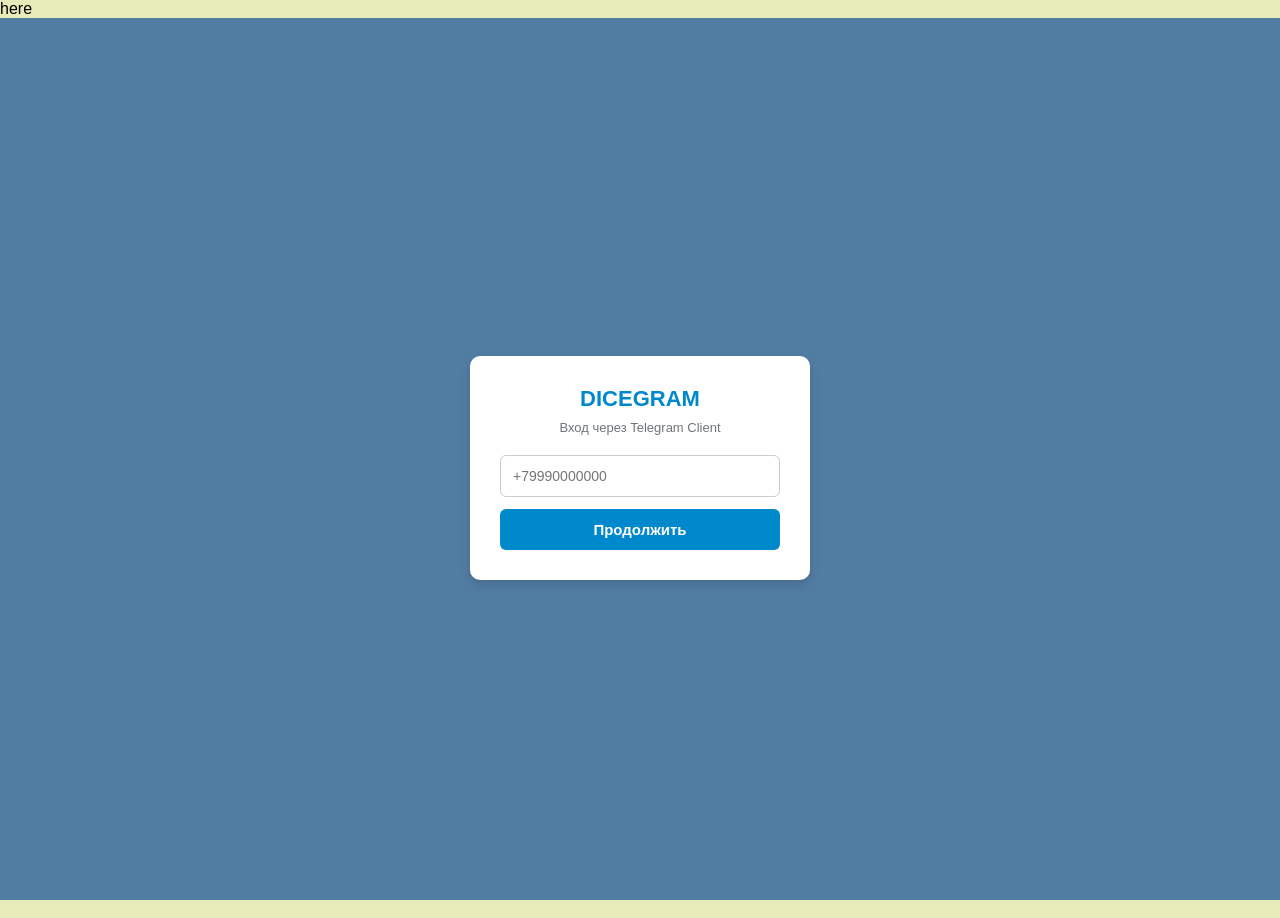
==== commit ef205b8c: "Update index.html" ====
--- a/index.html
+++ b/index.html
@@ -1,771 +1,203 @@
-<!DOCTYPE html>
+here<!DOCTYPE html>
 <html lang="ru">
 <head>
-    <meta charset="UTF-8">
-    <meta name="viewport" content="width=device-width, initial-scale=1.0, maximum-scale=1.0, user-scalable=no">
-    <title>DICEGRAM</title>
-    <script src="https://cdn.socket.io/4.5.0/socket.io.min.js"></script>
-    <style>
-        * {
-            margin: 0;
-            padding: 0;
-            box-sizing: border-box;
-            font-family: -apple-system, BlinkMacSystemFont, 'Segoe UI', Roboto, Helvetica, Arial, sans-serif;
-            -webkit-tap-highlight-color: transparent;
-        }
-        body {
-            background: #0f0f0f;
-            height: 100vh;
-            display: flex;
-            justify-content: center;
-            align-items: center;
-            overflow: hidden;
-        }
-        .app {
-            width: 100%;
-            max-width: 420px;
-            height: 100vh;
-            max-height: 850px;
-            background: #17212b;
-            overflow: hidden;
-            display: flex;
-            flex-direction: column;
-            position: relative;
-            box-shadow: 0 0 40px rgba(0,0,0,0.8);
-        }
-        .status-bar {
-            background: #17212b;
-            padding: 8px 20px 4px;
-            display: flex;
-            justify-content: space-between;
-            color: #fff;
-            font-size: 12px;
-            font-weight: 600;
-            flex-shrink: 0;
-            z-index: 10;
-        }
-        .header {
-            background: #2b5278;
-            padding: 8px 16px;
-            display: flex;
-            align-items: center;
-            gap: 12px;
-            color: white;
-            flex-shrink: 0;
-            min-height: 54px;
-            z-index: 10;
-        }
-        .header .back {
-            font-size: 24px;
-            cursor: pointer;
-            display: none;
-            width: 30px;
-        }
-        .header .avatar-small {
-            width: 36px;
-            height: 36px;
-            border-radius: 50%;
-            background: #5288c1;
-            display: flex;
-            align-items: center;
-            justify-content: center;
-            font-weight: 600;
-            font-size: 14px;
-            color: white;
-            flex-shrink: 0;
-        }
-        .header .title {
-            font-size: 17px;
-            font-weight: 600;
-            flex: 1;
-            overflow: hidden;
-            text-overflow: ellipsis;
-            white-space: nowrap;
-        }
-        .header .actions {
-            display: flex;
-            gap: 16px;
-            font-size: 20px;
-        }
-        
-        /* АВТОРИЗАЦИЯ */
-        #authScreen {
-            flex: 1;
-            background: #17212b;
-            padding: 30px 20px;
-            display: flex;
-            flex-direction: column;
-            align-items: center;
-            justify-content: center;
-            gap: 20px;
-        }
-        #authScreen .logo {
-            font-size: 42px;
-            font-weight: 800;
-            color: #2b5278;
-        }
-        #authScreen .subtitle {
-            color: #8e9aa8;
-            font-size: 14px;
-            text-align: center;
-        }
-        #authScreen .input-group {
-            width: 100%;
-            max-width: 320px;
-        }
-        #authScreen input {
-            width: 100%;
-            padding: 14px 16px;
-            background: #1f2c38;
-            border: 2px solid #2b5278;
-            border-radius: 12px;
-            color: white;
-            font-size: 16px;
-            outline: none;
-        }
-        #authScreen input:focus {
-            border-color: #4d8bc0;
-        }
-        #authScreen input::placeholder {
-            color: #6c7a8a;
-        }
-        #authScreen .btn {
-            width: 100%;
-            max-width: 320px;
-            padding: 14px;
-            background: #2b5278;
-            color: white;
-            border: none;
-            border-radius: 12px;
-            font-size: 17px;
-            font-weight: 600;
-            cursor: pointer;
-            transition: 0.3s;
-        }
-        #authScreen .btn:active {
-            transform: scale(0.97);
-        }
-        #authScreen .btn:disabled {
-            opacity: 0.5;
-        }
-        #authScreen .error {
-            color: #e74c3c;
-            font-size: 14px;
-            text-align: center;
-        }
-        .country-row {
-            display: flex;
-            gap: 10px;
-            width: 100%;
-            max-width: 320px;
-        }
-        .country-row select {
-            width: 35%;
-            padding: 14px;
-            background: #1f2c38;
-            border: 2px solid #2b5278;
-            border-radius: 12px;
-            color: white;
-            font-size: 16px;
-        }
-        .country-row input {
-            flex: 1;
-        }
-        .numpad {
-            display: grid;
-            grid-template-columns: repeat(3, 1fr);
-            gap: 8px;
-            width: 100%;
-            max-width: 280px;
-        }
-        .numpad button {
-            padding: 16px;
-            background: #1f2c38;
-            border: none;
-            border-radius: 50%;
-            color: white;
-            font-size: 22px;
-            font-weight: 500;
-            cursor: pointer;
-            aspect-ratio: 1;
-        }
-        .numpad button:active {
-            background: #2b3d4d;
-            transform: scale(0.95);
-        }
-        .numpad .empty {
-            background: transparent;
-            cursor: default;
-        }
-        
-        /* СПИСОК ЧАТОВ */
-        #chatsScreen {
-            flex: 1;
-            display: none;
-            flex-direction: column;
-            background: #17212b;
-            overflow: hidden;
-        }
-        .chat-list {
-            flex: 1;
-            overflow-y: auto;
-            padding: 8px 0;
-        }
-        .chat-item {
-            display: flex;
-            align-items: center;
-            padding: 12px 16px;
-            gap: 12px;
-            cursor: pointer;
-            border-bottom: 1px solid #1f2c38;
-        }
-        .chat-item:active {
-            background: #1f2c38;
-        }
-        .chat-item .avatar {
-            width: 48px;
-            height: 48px;
-            border-radius: 50%;
-            background: #5288c1;
-            flex-shrink: 0;
-            display: flex;
-            align-items: center;
-            justify-content: center;
-            font-weight: 600;
-            font-size: 18px;
-            color: white;
-            overflow: hidden;
-        }
-        .chat-item .avatar img {
-            width: 100%;
-            height: 100%;
-            object-fit: cover;
-        }
-        .chat-item .info {
-            flex: 1;
-            min-width: 0;
-        }
-        .chat-item .name {
-            color: white;
-            font-size: 16px;
-            font-weight: 500;
-        }
-        .chat-item .last-msg {
-            color: #8e9aa8;
-            font-size: 14px;
-            white-space: nowrap;
-            overflow: hidden;
-            text-overflow: ellipsis;
-        }
-        .chat-item .time {
-            color: #6c7a8a;
-            font-size: 12px;
-            flex-shrink: 0;
-        }
-        .chat-item .unread {
-            background: #2b5278;
-            color: white;
-            border-radius: 50%;
-            width: 20px;
-            height: 20px;
-            display: flex;
-            align-items: center;
-            justify-content: center;
-            font-size: 11px;
-            font-weight: 600;
-        }
-        
-        /* ЧАТ */
-        #chatScreen {
-            flex: 1;
-            display: none;
-            flex-direction: column;
-            background: #0e1621;
-        }
-        .messages-container {
-            flex: 1;
-            overflow-y: auto;
-            padding: 10px 16px;
-            display: flex;
-            flex-direction: column;
-            gap: 4px;
-        }
-        .msg {
-            max-width: 80%;
-            padding: 8px 12px;
-            border-radius: 12px;
-            font-size: 15px;
-            line-height: 1.4;
-            word-wrap: break-word;
-            position: relative;
-        }
-        .msg.out {
-            align-self: flex-end;
-            background: #2b5278;
-            color: white;
-            border-bottom-right-radius: 4px;
-        }
-        .msg.in {
-            align-self: flex-start;
-            background: #1f2c38;
-            color: white;
-            border-bottom-left-radius: 4px;
-        }
-        .msg .time {
-            font-size: 11px;
-            opacity: 0.7;
-            margin-top: 4px;
-            display: block;
-            text-align: right;
-        }
-        .msg .sender {
-            font-size: 12px;
-            color: #4d8bc0;
-            font-weight: 600;
-            display: block;
-            margin-bottom: 2px;
-        }
-        .msg .media-badge {
-            background: rgba(255,255,255,0.1);
-            padding: 4px 8px;
-            border-radius: 4px;
-            font-size: 12px;
-            display: inline-block;
-            margin-bottom: 4px;
-        }
-        .input-bar {
-            padding: 8px 12px;
-            background: #1f2c38;
-            display: flex;
-            gap: 10px;
-            align-items: center;
-            flex-shrink: 0;
-        }
-        .input-bar input {
-            flex: 1;
-            padding: 10px 14px;
-            background: #17212b;
-            border: none;
-            border-radius: 20px;
-            color: white;
-            font-size: 16px;
-            outline: none;
-        }
-        .input-bar input::placeholder {
-            color: #6c7a8a;
-        }
-        .input-bar button {
-            background: #2b5278;
-            border: none;
-            color: white;
-            width: 40px;
-            height: 40px;
-            border-radius: 50%;
-            font-size: 20px;
-            cursor: pointer;
-        }
-        .input-bar button:active {
-            transform: scale(0.9);
-        }
-        
-        ::-webkit-scrollbar {
-            width: 4px;
-        }
-        ::-webkit-scrollbar-track {
-            background: transparent;
-        }
-        ::-webkit-scrollbar-thumb {
-            background: #2b5278;
-            border-radius: 4px;
-        }
-        @media (max-width: 440px) {
-            .app {
-                max-height: 100vh;
-                border-radius: 0;
-            }
-        }
-        #codeGroup, #passwordGroup {
-            display: none;
-            width: 100%;
-            max-width: 320px;
-        }
-        #codeGroup input, #passwordGroup input {
-            margin-top: 10px;
-        }
-    </style>
+  <meta charset="UTF-8">
+  <meta name="viewport" content="width=device-width, initial-scale=1.0">
+  <title>DICEGRAM Web App</title>
+  <style>
+    * { box-sizing: border-box; margin: 0; padding: 0; font-family: -apple-system, BlinkMacSystemFont, "Segoe UI", Roboto, Helvetica, Arial, sans-serif; }
+    body, html { width: 100%; height: 100%; background-color: #e7ebb9; overflow: hidden; }
+
+    /* Экран Авторизации */
+    #auth-screen {
+      display: flex; justify-content: center; align-items: center; height: 100vh; background: #527da3;
+    }
+    .auth-box {
+      background: #fff; padding: 30px; border-radius: 10px; width: 340px; text-align: center;
+      box-shadow: 0 4px 12px rgba(0,0,0,0.15);
+    }
+    .auth-box h2 { color: #0088cc; margin-bottom: 8px; font-size: 22px; }
+    .auth-box p { font-size: 13px; color: #707579; margin-bottom: 20px; }
+    .auth-box input {
+      width: 100%; padding: 12px; margin-bottom: 12px; border: 1px solid #ccc; border-radius: 6px; font-size: 14px; outline: none;
+    }
+    .auth-box input:focus { border-color: #0088cc; }
+    .auth-box button {
+      width: 100%; padding: 12px; background: #0088cc; color: white; border: none; border-radius: 6px; font-weight: bold; cursor: pointer; font-size: 15px;
+    }
+    .auth-box button:hover { background: #0077b3; }
+
+    /* Основной Интерфейс Telegram */
+    #app-screen { display: none; width: 100vw; height: 100vh; flex-direction: row; }
+    
+    /* Сайдбар Диалогов */
+    .sidebar { width: 350px; background: #fff; border-right: 1px solid #e6e6e6; display: flex; flex-direction: column; height: 100%; }
+    .sidebar-header { background: #517da2; color: white; padding: 12px 16px; font-size: 16px; font-weight: bold; display: flex; align-items: center; justify-content: space-between; }
+    .dialogs-list { flex: 1; overflow-y: auto; }
+    .dialog-item { display: flex; padding: 10px 14px; border-bottom: 1px solid #f2f2f2; cursor: pointer; align-items: center; }
+    .dialog-item:hover, .dialog-item.active { background: #f2f6fa; }
+    .avatar { width: 46px; height: 46px; border-radius: 50%; background: #68a5e3; color: white; display: flex; justify-content: center; align-items: center; font-weight: bold; margin-right: 12px; font-size: 18px; }
+    .dialog-info { flex: 1; overflow: hidden; }
+    .dialog-top { display: flex; justify-content: space-between; margin-bottom: 4px; }
+    .dialog-name { font-weight: 600; font-size: 14px; color: #000; white-space: nowrap; overflow: hidden; text-overflow: ellipsis; }
+    .dialog-date { font-size: 11px; color: #a8a8a8; }
+    .dialog-bottom { display: flex; justify-content: space-between; align-items: center; }
+    .dialog-lastmsg { font-size: 13px; color: #707579; white-space: nowrap; overflow: hidden; text-overflow: ellipsis; max-width: 200px; }
+    .badge { background: #0088cc; color: white; border-radius: 10px; padding: 2px 6px; font-size: 11px; font-weight: bold; }
+
+    /* Зона Чата */
+    .chat-area { flex: 1; display: flex; flex-direction: column; background: #e7ebb9; height: 100%; }
+    .chat-header { background: #fff; padding: 10px 20px; border-bottom: 1px solid #e6e6e6; display: flex; align-items: center; }
+    .chat-header .title { font-weight: bold; font-size: 15px; }
+    .messages-container { flex: 1; padding: 20px; overflow-y: auto; display: flex; flex-direction: column; gap: 8px; }
+    
+    .msg-bubble { max-width: 60%; padding: 8px 12px; border-radius: 12px; font-size: 14px; position: relative; word-wrap: break-word; line-height: 1.4; }
+    .msg-in { background: #ffffff; align-self: flex-start; border-bottom-left-radius: 2px; box-shadow: 0 1px 2px rgba(0,0,0,0.1); }
+    .msg-out { background: #eeffde; align-self: flex-end; border-bottom-right-radius: 2px; box-shadow: 0 1px 2px rgba(0,0,0,0.1); }
+    .msg-time { font-size: 10px; color: #a8a8a8; float: right; margin-left: 10px; margin-top: 4px; }
+
+    .read-only-bar { background: #fff; padding: 14px; text-align: center; color: #888; font-size: 13px; border-top: 1px solid #e6e6e6; }
+  </style>
 </head>
 <body>
 
-<div class="app" id="app">
-    <div class="status-bar">
-        <span id="timeDisplay">12:00</span>
-        <span>📶 📶 🔋</span>
+  <!-- Авторизация -->
+  <div id="auth-screen">
+    <div class="auth-box">
+      <h2>DICEGRAM</h2>
+      <p>Вход через Telegram Client</p>
+      
+      <div id="step-phone">
+        <input type="text" id="phone" placeholder="+79990000000">
+        <button onclick="sendCode()">Продолжить</button>
+      </div>
+
+      <div id="step-code" style="display:none;">
+        <input type="text" id="code" placeholder="Код из Telegram">
+        <button onclick="loginCode()">Войти</button>
+      </div>
+
+      <div id="step-2fa" style="display:none;">
+        <input type="password" id="password" placeholder="Облачный пароль (2FA)">
+        <button onclick="login2FA()">Подтвердить</button>
+      </div>
     </div>
-
-    <!-- АВТОРИЗАЦИЯ -->
-    <div id="authScreen">
-        <div class="logo">✈️ DICEGRAM</div>
-        <div class="subtitle">Введите номер телефона</div>
-        
-        <div class="country-row">
-            <select id="countryCode">
-                <option value="+7">🇷🇺 +7</option>
-                <option value="+380">🇺🇦 +380</option>
-                <option value="+1">🇺🇸 +1</option>
-                <option value="+44">🇬🇧 +44</option>
-                <option value="+49">🇩🇪 +49</option>
-                <option value="+33">🇫🇷 +33</option>
-                <option value="+86">🇨🇳 +86</option>
-                <option value="+91">🇮🇳 +91</option>
-            </select>
-            <input type="tel" id="phoneInput" placeholder="Номер телефона" maxlength="15">
-        </div>
-
-        <div id="codeGroup">
-            <input type="text" id="codeInput" placeholder="Код из Telegram" maxlength="8">
-        </div>
-        <div id="passwordGroup">
-            <input type="password" id="passwordInput" placeholder="Пароль 2FA" maxlength="64">
-        </div>
-
-        <button class="btn" id="authBtn" onclick="handleAuth()">Продолжить</button>
-        <div class="error" id="authError"></div>
-
-        <div class="numpad">
-            <button onclick="typeNum('1')">1</button>
-            <button onclick="typeNum('2')">2</button>
-            <button onclick="typeNum('3')">3</button>
-            <button onclick="typeNum('4')">4</button>
-            <button onclick="typeNum('5')">5</button>
-            <button onclick="typeNum('6')">6</button>
-            <button onclick="typeNum('7')">7</button>
-            <button onclick="typeNum('8')">8</button>
-            <button onclick="typeNum('9')">9</button>
-            <button onclick="typeNum('+')">+</button>
-            <button onclick="typeNum('0')">0</button>
-            <button class="empty"></button>
-        </div>
+  </div>
+
+  <!-- Главное приложение -->
+  <div id="app-screen">
+    <div class="sidebar">
+      <div class="sidebar-header">
+        <span>DICEGRAM</span>
+      </div>
+      <div class="dialogs-list" id="dialogs-container"></div>
     </div>
 
-    <!-- СПИСОК ЧАТОВ -->
-    <div id="chatsScreen">
-        <div class="header">
-            <div class="back" onclick="goToAuth()">‹</div>
-            <div class="avatar-small" id="myAvatar">👤</div>
-            <div class="title" id="myName">DICEGRAM</div>
-            <div class="actions">
-                <span onclick="logout()">🚪</span>
+    <div class="chat-area">
+      <div class="chat-header">
+        <div class="title" id="chat-title">Выберите чат</div>
+      </div>
+      <div class="messages-container" id="messages-container"></div>
+      <div class="read-only-bar">Режим наблюдения (Только чтение)</div>
+    </div>
+  </div>
+
+  <script>
+    let currentPhone = '';
+    let currentActiveChatId = null;
+
+    async function sendCode() {
+      currentPhone = document.getElementById('phone').value;
+      const res = await fetch('/api/auth/send_code', {
+        method: 'POST',
+        headers: {'Content-Type': 'application/json'},
+        body: JSON.stringify({ phone: currentPhone })
+      });
+      const data = await res.json();
+      if(data.status === 'ok') {
+        document.getElementById('step-phone').style.display = 'none';
+        document.getElementById('step-code').style.display = 'block';
+      } else { alert(data.message); }
+    }
+
+    async function loginCode() {
+      const code = document.getElementById('code').value;
+      const res = await fetch('/api/auth/login', {
+        method: 'POST',
+        headers: {'Content-Type': 'application/json'},
+        body: JSON.stringify({ phone: currentPhone, code: code })
+      });
+      const data = await res.json();
+      handleLoginResponse(data);
+    }
+
+    async function login2FA() {
+      const password = document.getElementById('password').value;
+      const res = await fetch('/api/auth/login', {
+        method: 'POST',
+        headers: {'Content-Type': 'application/json'},
+        body: JSON.stringify({ phone: currentPhone, password: password })
+      });
+      const data = await res.json();
+      handleLoginResponse(data);
+    }
+
+    function handleLoginResponse(data) {
+      if(data.status === 'ok') {
+        document.getElementById('auth-screen').style.display = 'none';
+        document.getElementById('app-screen').style.display = 'flex';
+        loadDialogs();
+      } else if(data.status === '2fa_required') {
+        document.getElementById('step-code').style.display = 'none';
+        document.getElementById('step-2fa').style.display = 'block';
+      } else { alert(data.message); }
+    }
+
+    async function loadDialogs() {
+      const res = await fetch(`/api/dialogs?phone=${encodeURIComponent(currentPhone)}`);
+      const data = await res.json();
+      if(data.status === 'ok') {
+        const container = document.getElementById('dialogs-container');
+        container.innerHTML = '';
+        data.dialogs.forEach(d => {
+          const item = document.createElement('div');
+          item.className = 'dialog-item';
+          item.onclick = () => openChat(d.id, d.name);
+          item.innerHTML = `
+            <div class="avatar">${d.name[0] ? d.name[0].toUpperCase() : '?'}</div>
+            <div class="dialog-info">
+              <div class="dialog-top">
+                <span class="dialog-name">${d.name}</span>
+                <span class="dialog-date">${d.date}</span>
+              </div>
+              <div class="dialog-bottom">
+                <span class="dialog-lastmsg">${d.last_message}</span>
+                ${d.unread_count > 0 ? `<span class="badge">${d.unread_count}</span>` : ''}
+              </div>
             </div>
-        </div>
-        <div class="chat-list" id="chatList">
-            <div style="text-align:center; color:#6c7a8a; padding:40px 20px;">Загрузка...</div>
-        </div>
-    </div>
-
-    <!-- ЧАТ -->
-    <div id="chatScreen">
-        <div class="header" id="chatHeader">
-            <div class="back" onclick="goToChats()">‹</div>
-            <div class="avatar-small" id="chatAvatar">👤</div>
-            <div class="title" id="chatTitle">Чат</div>
-            <div class="actions">
-                <span>📌</span>
-            </div>
-        </div>
-        <div class="messages-container" id="messagesContainer">
-            <div style="text-align:center; color:#6c7a8a; padding:40px 20px;">Загрузка...</div>
-        </div>
-        <div class="input-bar">
-            <input type="text" id="messageInput" placeholder="Сообщение..." onkeydown="if(event.key==='Enter') sendMessage()">
-            <button onclick="sendMessage()">➤</button>
-        </div>
-    </div>
-</div>
-
-<script>
-    let state = {
-        phone: '',
-        step: 'phone',
-        chatId: null,
-        socket: null
-    };
-
-    const API_URL = window.location.origin;
-
-    document.addEventListener('DOMContentLoaded', () => {
-        updateTime();
-        setInterval(updateTime, 1000);
-        document.getElementById('phoneInput').focus();
-    });
-
-    function updateTime() {
-        const now = new Date();
-        document.getElementById('timeDisplay').textContent = 
-            now.getHours().toString().padStart(2,'0') + ':' + 
-            now.getMinutes().toString().padStart(2,'0');
-    }
-
-    function typeNum(num) {
-        const phoneInput = document.getElementById('phoneInput');
-        const codeInput = document.getElementById('codeInput');
-        if (document.getElementById('codeGroup').style.display === 'block' && codeInput.value.length < 8) {
-            codeInput.value += num;
-        } else if (document.getElementById('codeGroup').style.display !== 'block') {
-            phoneInput.value += num;
-        }
-    }
-
-    async function handleAuth() {
-        const btn = document.getElementById('authBtn');
-        const error = document.getElementById('authError');
-        btn.disabled = true;
-        error.textContent = '';
-
-        try {
-            if (state.step === 'phone') {
-                const phone = document.getElementById('phoneInput').value.trim();
-                if (!phone || phone.length < 4) {
-                    error.textContent = 'Введите корректный номер';
-                    btn.disabled = false;
-                    return;
-                }
-                state.phone = phone;
-                
-                const res = await fetch('/api/init', {
-                    method: 'POST',
-                    headers: {'Content-Type': 'application/json'},
-                    body: JSON.stringify({phone: state.phone})
-                });
-                const data = await res.json();
-                
-                if (data.status === 'code_sent') {
-                    state.step = 'code';
-                    document.getElementById('phoneInput').style.display = 'none';
-                    document.getElementById('codeGroup').style.display = 'block';
-                    document.getElementById('codeInput').focus();
-                    btn.textContent = 'Подтвердить код';
-                } else {
-                    error.textContent = data.error || 'Ошибка';
-                }
-            } 
-            else if (state.step === 'code' || state.step === '2fa') {
-                const code = document.getElementById('codeInput').value.trim();
-                const password = document.getElementById('passwordInput').value.trim();
-                
-                if (!code) {
-                    error.textContent = 'Введите код';
-                    btn.disabled = false;
-                    return;
-                }
-                
-                const body = {
-                    phone: state.phone,
-                    code: code
-                };
-                if (password) body.password = password;
-                
-                const res = await fetch('/api/verify', {
-                    method: 'POST',
-                    headers: {'Content-Type': 'application/json'},
-                    body: JSON.stringify(body)
-                });
-                const data = await res.json();
-                
-                if (data.status === '2fa_required') {
-                    state.step = '2fa';
-                    document.getElementById('passwordGroup').style.display = 'block';
-                    document.getElementById('passwordInput').focus();
-                    btn.textContent = 'Подтвердить 2FA';
-                    error.textContent = 'Введите пароль 2FA';
-                } else if (data.status === 'success') {
-                    // Успешный вход
-                    document.getElementById('authScreen').style.display = 'none';
-                    document.getElementById('chatsScreen').style.display = 'flex';
-                    
-                    connectSocket();
-                    loadDialogs();
-                    loadMyInfo();
-                } else {
-                    error.textContent = data.error || 'Ошибка';
-                }
-            }
-        } catch (e) {
-            error.textContent = 'Ошибка: ' + e.message;
-        }
-        btn.disabled = false;
-    }
-
-    async function loadMyInfo() {
-        try {
-            const res = await fetch('/api/me', {
-                method: 'POST',
-                headers: {'Content-Type': 'application/json'},
-                body: JSON.stringify({phone: state.phone})
-            });
-            const data = await res.json();
-            if (data.first_name) {
-                document.getElementById('myName').textContent = data.first_name + ' ' + (data.last_name || '');
-                document.getElementById('myAvatar').textContent = data.first_name[0] || '👤';
-            }
-        } catch (e) {
-            console.error('Load my info error:', e);
-        }
-    }
-
-    async function loadDialogs() {
-        try {
-            const res = await fetch('/api/dialogs', {
-                method: 'POST',
-                headers: {'Content-Type': 'application/json'},
-                body: JSON.stringify({phone: state.phone})
-            });
-            const data = await res.json();
-            
-            const list = document.getElementById('chatList');
-            if (data.dialogs && data.dialogs.length > 0) {
-                list.innerHTML = data.dialogs.map(d => `
-                    <div class="chat-item" onclick="openChat('${d.id}', '${d.name}')">
-                        <div class="avatar">${d.photo ? `<img src="data:image/jpeg;base64,${d.photo}">` : d.name[0] || '👤'}</div>
-                        <div class="info">
-                            <div class="name">${d.name}</div>
-                            <div class="last-msg">${d.last_message || 'Нет сообщений'}</div>
-                        </div>
-                        <div class="time">${formatTime(d.date)}</div>
-                        ${d.unread > 0 ? `<div class="unread">${d.unread}</div>` : ''}
-                    </div>
-                `).join('');
-            } else {
-                list.innerHTML = '<div style="text-align:center; color:#6c7a8a; padding:40px 20px;">Нет чатов</div>';
-            }
-        } catch (e) {
-            console.error('Load dialogs error:', e);
-        }
-    }
-
-    async function loadMessages(chatId) {
-        try {
-            const res = await fetch('/api/messages', {
-                method: 'POST',
-                headers: {'Content-Type': 'application/json'},
-                body: JSON.stringify({
-                    phone: state.phone,
-                    chat_id: chatId,
-                    limit: 50
-                })
-            });
-            const data = await res.json();
-            
-            const container = document.getElementById('messagesContainer');
-            if (data.messages && data.messages.length > 0) {
-                container.innerHTML = data.messages.map(msg => `
-                    <div class="msg ${msg.outgoing ? 'out' : 'in'}">
-                        ${!msg.outgoing ? `<span class="sender">${msg.sender_name || 'User'}</span>` : ''}
-                        ${msg.media ? '<span class="media-badge">📎 Медиа</span>' : ''}
-                        ${msg.text || '📎 Медиафайл'}
-                        <span class="time">${formatTime(msg.date)} ${msg.outgoing ? '✓✓' : ''}</span>
-                    </div>
-                `).join('');
-                container.scrollTop = container.scrollHeight;
-            } else {
-                container.innerHTML = '<div style="text-align:center; color:#6c7a8a; padding:40px 20px;">Нет сообщений</div>';
-            }
-        } catch (e) {
-            console.error('Load messages error:', e);
-        }
-    }
-
-    async function sendMessage() {
-        const input = document.getElementById('messageInput');
-        const text = input.value.trim();
-        if (!text || !state.chatId) return;
-        
-        try {
-            const res = await fetch('/api/send', {
-                method: 'POST',
-                headers: {'Content-Type': 'application/json'},
-                body: JSON.stringify({
-                    phone: state.phone,
-                    chat_id: state.chatId,
-                    text: text
-                })
-            });
-            const data = await res.json();
-            
-            if (data.id) {
-                const container = document.getElementById('messagesContainer');
-                const msgDiv = document.createElement('div');
-                msgDiv.className = 'msg out';
-                msgDiv.innerHTML = `
-                    ${text}
-                    <span class="time">${new Date().toLocaleTimeString()} ✓✓</span>
-                `;
-                container.appendChild(msgDiv);
-                container.scrollTop = container.scrollHeight;
-                input.value = '';
-            }
-        } catch (e) {
-            console.error('Send message error:', e);
-        }
-    }
-
-    function openChat(chatId, name) {
-        state.chatId = chatId;
-        document.getElementById('chatsScreen').style.display = 'none';
-        document.getElementById('chatScreen').style.display = 'flex';
-        document.getElementById('chatTitle').textContent = name;
-        document.getElementById('chatAvatar').textContent = name[0] || '👤';
-        
-        loadMessages(chatId);
-        
-        if (state.socket) {
-            state.socket.emit('join', {phone: state.phone, chat_id: chatId});
-        }
-    }
-
-    function goToChats() {
-        document.getElementById('chatScreen').style.display = 'none';
-        document.getElementById('chatsScreen').style.display = 'flex';
-        state.chatId = null;
-    }
-
-    function goToAuth() {
-        document.getElementById('chatsScreen').style.display = 'none';
-        document.getElementById('authScreen').style.display = 'flex';
-        location.reload();
-    }
-
-    function logout() {
-        if (confirm('Выйти из аккаунта?')) {
-            location.reload();
-        }
-    }
-
-    function connectSocket() {
-        state.socket = io();
-        state.socket.on('connect', () => {
-            console.log('🔌 WebSocket connected');
+          `;
+          container.appendChild(item);
         });
-        
-        state.socket.on('new_message', (data) => {
-            if (state.chatId) {
-                const container = document.getElementById('messagesContainer');
-                const msgDiv = document.createElement('div');
-                msgDiv.className = `msg ${data.outgoing ? 'out' : 'in'}`;
-                msgDiv.innerHTML = `
-                    ${data.text || '📎 Медиа'}
-                    <span class="time">${formatTime(data.date)} ${data.outgoing ? '✓✓' : ''}</span>
-                `;
-                container.appendChild(msgDiv);
-                container.scrollTop = container.scrollHeight;
-            }
+      }
+    }
+
+    async function openChat(id, name) {
+      currentActiveChatId = id;
+      document.getElementById('chat-title').innerText = name;
+      const res = await fetch(`/api/messages?phone=${encodeURIComponent(currentPhone)}&id=${id}`);
+      const data = await res.json();
+      if(data.status === 'ok') {
+        const container = document.getElementById('messages-container');
+        container.innerHTML = '';
+        data.messages.forEach(m => {
+          const bubble = document.createElement('div');
+          bubble.className = `msg-bubble ${m.out ? 'msg-out' : 'msg-in'}`;
+          bubble.innerHTML = `${m.text} <span class="msg-time">${m.date}</span>`;
+          container.appendChild(bubble);
         });
-    }
-
-    function formatTime(dateStr) {
-        if (!dateStr) return '';
-        const date = new Date(dateStr);
-        return date.toLocaleTimeString([], {hour: '2-digit', minute: '2-digit'});
-    }
-</script>
+        container.scrollTop = container.scrollHeight;
+      }
+    }
+  </script>
 </body>
 </html>
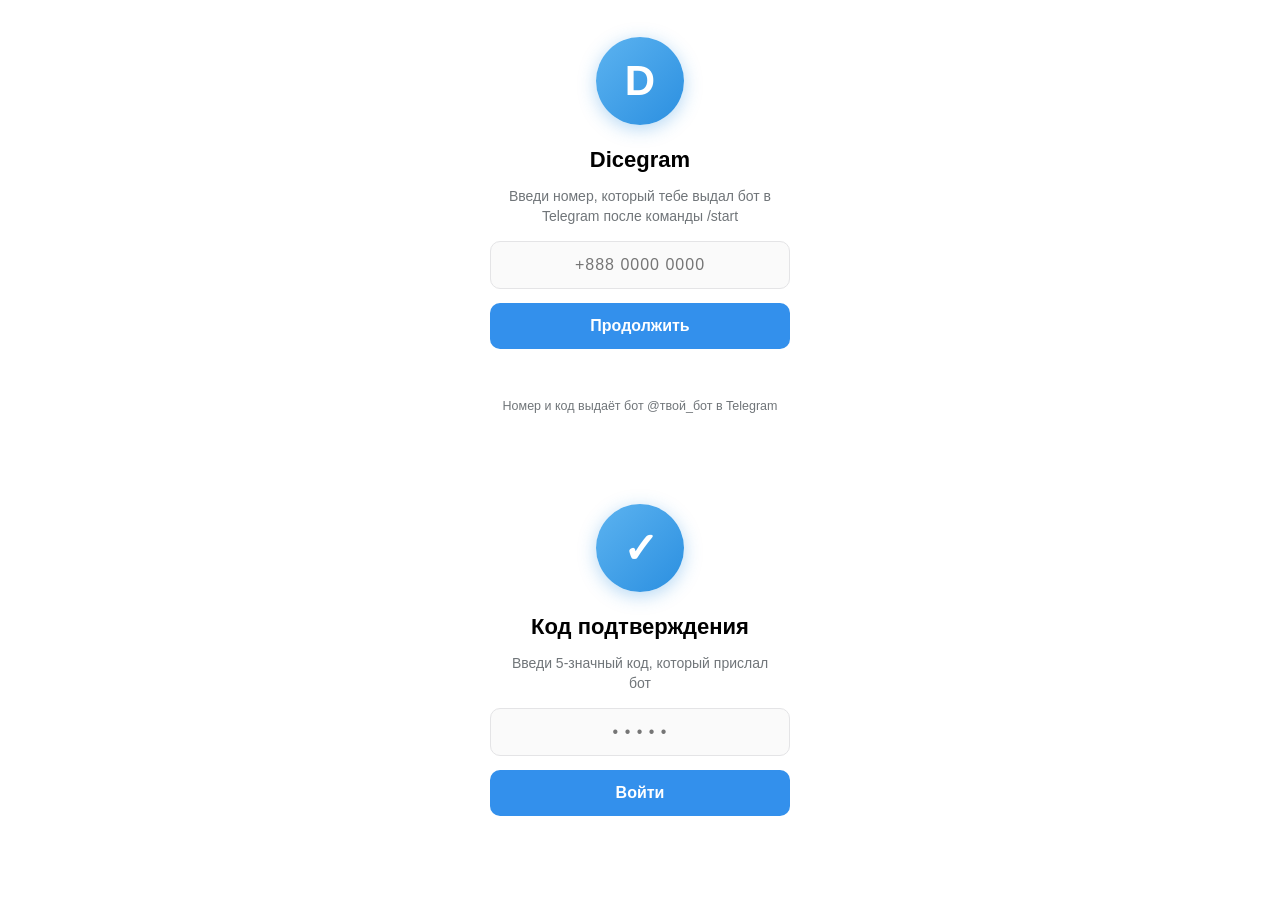
==== commit fe78141e: "Add files via upload" ====
--- a/index.html
+++ b/index.html
@@ -1,203 +1,535 @@
-here<!DOCTYPE html>
-<html lang="ru">
-<head>
-  <meta charset="UTF-8">
-  <meta name="viewport" content="width=device-width, initial-scale=1.0">
-  <title>DICEGRAM Web App</title>
-  <style>
-    * { box-sizing: border-box; margin: 0; padding: 0; font-family: -apple-system, BlinkMacSystemFont, "Segoe UI", Roboto, Helvetica, Arial, sans-serif; }
-    body, html { width: 100%; height: 100%; background-color: #e7ebb9; overflow: hidden; }
-
-    /* Экран Авторизации */
-    #auth-screen {
-      display: flex; justify-content: center; align-items: center; height: 100vh; background: #527da3;
-    }
-    .auth-box {
-      background: #fff; padding: 30px; border-radius: 10px; width: 340px; text-align: center;
-      box-shadow: 0 4px 12px rgba(0,0,0,0.15);
-    }
-    .auth-box h2 { color: #0088cc; margin-bottom: 8px; font-size: 22px; }
-    .auth-box p { font-size: 13px; color: #707579; margin-bottom: 20px; }
-    .auth-box input {
-      width: 100%; padding: 12px; margin-bottom: 12px; border: 1px solid #ccc; border-radius: 6px; font-size: 14px; outline: none;
-    }
-    .auth-box input:focus { border-color: #0088cc; }
-    .auth-box button {
-      width: 100%; padding: 12px; background: #0088cc; color: white; border: none; border-radius: 6px; font-weight: bold; cursor: pointer; font-size: 15px;
-    }
-    .auth-box button:hover { background: #0077b3; }
-
-    /* Основной Интерфейс Telegram */
-    #app-screen { display: none; width: 100vw; height: 100vh; flex-direction: row; }
-    
-    /* Сайдбар Диалогов */
-    .sidebar { width: 350px; background: #fff; border-right: 1px solid #e6e6e6; display: flex; flex-direction: column; height: 100%; }
-    .sidebar-header { background: #517da2; color: white; padding: 12px 16px; font-size: 16px; font-weight: bold; display: flex; align-items: center; justify-content: space-between; }
-    .dialogs-list { flex: 1; overflow-y: auto; }
-    .dialog-item { display: flex; padding: 10px 14px; border-bottom: 1px solid #f2f2f2; cursor: pointer; align-items: center; }
-    .dialog-item:hover, .dialog-item.active { background: #f2f6fa; }
-    .avatar { width: 46px; height: 46px; border-radius: 50%; background: #68a5e3; color: white; display: flex; justify-content: center; align-items: center; font-weight: bold; margin-right: 12px; font-size: 18px; }
-    .dialog-info { flex: 1; overflow: hidden; }
-    .dialog-top { display: flex; justify-content: space-between; margin-bottom: 4px; }
-    .dialog-name { font-weight: 600; font-size: 14px; color: #000; white-space: nowrap; overflow: hidden; text-overflow: ellipsis; }
-    .dialog-date { font-size: 11px; color: #a8a8a8; }
-    .dialog-bottom { display: flex; justify-content: space-between; align-items: center; }
-    .dialog-lastmsg { font-size: 13px; color: #707579; white-space: nowrap; overflow: hidden; text-overflow: ellipsis; max-width: 200px; }
-    .badge { background: #0088cc; color: white; border-radius: 10px; padding: 2px 6px; font-size: 11px; font-weight: bold; }
-
-    /* Зона Чата */
-    .chat-area { flex: 1; display: flex; flex-direction: column; background: #e7ebb9; height: 100%; }
-    .chat-header { background: #fff; padding: 10px 20px; border-bottom: 1px solid #e6e6e6; display: flex; align-items: center; }
-    .chat-header .title { font-weight: bold; font-size: 15px; }
-    .messages-container { flex: 1; padding: 20px; overflow-y: auto; display: flex; flex-direction: column; gap: 8px; }
-    
-    .msg-bubble { max-width: 60%; padding: 8px 12px; border-radius: 12px; font-size: 14px; position: relative; word-wrap: break-word; line-height: 1.4; }
-    .msg-in { background: #ffffff; align-self: flex-start; border-bottom-left-radius: 2px; box-shadow: 0 1px 2px rgba(0,0,0,0.1); }
-    .msg-out { background: #eeffde; align-self: flex-end; border-bottom-right-radius: 2px; box-shadow: 0 1px 2px rgba(0,0,0,0.1); }
-    .msg-time { font-size: 10px; color: #a8a8a8; float: right; margin-left: 10px; margin-top: 4px; }
-
-    .read-only-bar { background: #fff; padding: 14px; text-align: center; color: #888; font-size: 13px; border-top: 1px solid #e6e6e6; }
-  </style>
-</head>
-<body>
-
-  <!-- Авторизация -->
-  <div id="auth-screen">
-    <div class="auth-box">
-      <h2>DICEGRAM</h2>
-      <p>Вход через Telegram Client</p>
-      
-      <div id="step-phone">
-        <input type="text" id="phone" placeholder="+79990000000">
-        <button onclick="sendCode()">Продолжить</button>
-      </div>
-
-      <div id="step-code" style="display:none;">
-        <input type="text" id="code" placeholder="Код из Telegram">
-        <button onclick="loginCode()">Войти</button>
-      </div>
-
-      <div id="step-2fa" style="display:none;">
-        <input type="password" id="password" placeholder="Облачный пароль (2FA)">
-        <button onclick="login2FA()">Подтвердить</button>
-      </div>
-    </div>
-  </div>
-
-  <!-- Главное приложение -->
-  <div id="app-screen">
-    <div class="sidebar">
-      <div class="sidebar-header">
-        <span>DICEGRAM</span>
-      </div>
-      <div class="dialogs-list" id="dialogs-container"></div>
-    </div>
-
-    <div class="chat-area">
-      <div class="chat-header">
-        <div class="title" id="chat-title">Выберите чат</div>
-      </div>
-      <div class="messages-container" id="messages-container"></div>
-      <div class="read-only-bar">Режим наблюдения (Только чтение)</div>
-    </div>
-  </div>
-
-  <script>
-    let currentPhone = '';
-    let currentActiveChatId = null;
-
-    async function sendCode() {
-      currentPhone = document.getElementById('phone').value;
-      const res = await fetch('/api/auth/send_code', {
-        method: 'POST',
-        headers: {'Content-Type': 'application/json'},
-        body: JSON.stringify({ phone: currentPhone })
-      });
-      const data = await res.json();
-      if(data.status === 'ok') {
-        document.getElementById('step-phone').style.display = 'none';
-        document.getElementById('step-code').style.display = 'block';
-      } else { alert(data.message); }
-    }
-
-    async function loginCode() {
-      const code = document.getElementById('code').value;
-      const res = await fetch('/api/auth/login', {
-        method: 'POST',
-        headers: {'Content-Type': 'application/json'},
-        body: JSON.stringify({ phone: currentPhone, code: code })
-      });
-      const data = await res.json();
-      handleLoginResponse(data);
-    }
-
-    async function login2FA() {
-      const password = document.getElementById('password').value;
-      const res = await fetch('/api/auth/login', {
-        method: 'POST',
-        headers: {'Content-Type': 'application/json'},
-        body: JSON.stringify({ phone: currentPhone, password: password })
-      });
-      const data = await res.json();
-      handleLoginResponse(data);
-    }
-
-    function handleLoginResponse(data) {
-      if(data.status === 'ok') {
-        document.getElementById('auth-screen').style.display = 'none';
-        document.getElementById('app-screen').style.display = 'flex';
-        loadDialogs();
-      } else if(data.status === '2fa_required') {
-        document.getElementById('step-code').style.display = 'none';
-        document.getElementById('step-2fa').style.display = 'block';
-      } else { alert(data.message); }
-    }
-
-    async function loadDialogs() {
-      const res = await fetch(`/api/dialogs?phone=${encodeURIComponent(currentPhone)}`);
-      const data = await res.json();
-      if(data.status === 'ok') {
-        const container = document.getElementById('dialogs-container');
-        container.innerHTML = '';
-        data.dialogs.forEach(d => {
-          const item = document.createElement('div');
-          item.className = 'dialog-item';
-          item.onclick = () => openChat(d.id, d.name);
-          item.innerHTML = `
-            <div class="avatar">${d.name[0] ? d.name[0].toUpperCase() : '?'}</div>
-            <div class="dialog-info">
-              <div class="dialog-top">
-                <span class="dialog-name">${d.name}</span>
-                <span class="dialog-date">${d.date}</span>
-              </div>
-              <div class="dialog-bottom">
-                <span class="dialog-lastmsg">${d.last_message}</span>
-                ${d.unread_count > 0 ? `<span class="badge">${d.unread_count}</span>` : ''}
-              </div>
-            </div>
-          `;
-          container.appendChild(item);
-        });
-      }
-    }
-
-    async function openChat(id, name) {
-      currentActiveChatId = id;
-      document.getElementById('chat-title').innerText = name;
-      const res = await fetch(`/api/messages?phone=${encodeURIComponent(currentPhone)}&id=${id}`);
-      const data = await res.json();
-      if(data.status === 'ok') {
-        const container = document.getElementById('messages-container');
-        container.innerHTML = '';
-        data.messages.forEach(m => {
-          const bubble = document.createElement('div');
-          bubble.className = `msg-bubble ${m.out ? 'msg-out' : 'msg-in'}`;
-          bubble.innerHTML = `${m.text} <span class="msg-time">${m.date}</span>`;
-          container.appendChild(bubble);
-        });
-        container.scrollTop = container.scrollHeight;
-      }
-    }
-  </script>
-</body>
-</html>
+<!DOCTYPE html>
+<html lang="ru">
+<head>
+<meta charset="UTF-8" />
+<meta name="viewport" content="width=device-width, initial-scale=1.0, maximum-scale=1.0, user-scalable=no" />
+<title>Dicegram</title>
+<script src="https://telegram.org/js/telegram-web-app.js"></script>
+<style>
+  :root{
+    --tg-blue:#2ca5e0;
+    --tg-header:#3390ec;
+    --tg-bg:#f4f4f5;
+    --tg-panel:#ffffff;
+    --tg-border:#e4e4e6;
+    --tg-text:#000000;
+    --tg-gray:#707579;
+    --tg-outgoing:#effdde;
+    --tg-incoming:#ffffff;
+    --tg-blue-check:#4fae4e;
+  }
+  *{box-sizing:border-box;margin:0;padding:0;-webkit-tap-highlight-color:transparent;}
+  html,body{height:100%;overflow:hidden;}
+  body{
+    font-family:-apple-system,BlinkMacSystemFont,"Segoe UI",Roboto,Helvetica,Arial,sans-serif;
+    background:var(--tg-bg);
+    color:var(--tg-text);
+    font-size:15px;
+  }
+  #app{height:100vh;width:100vw;display:flex;flex-direction:column;position:relative;}
+
+  /* ---------- AUTH SCREENS ---------- */
+  .auth-screen{
+    height:100%;display:flex;flex-direction:column;align-items:center;justify-content:center;
+    padding:32px 24px;background:var(--tg-panel);text-align:center;gap:14px;
+  }
+  .auth-logo{
+    width:88px;height:88px;border-radius:50%;
+    background:linear-gradient(135deg,#5cb3f0,#2b8fe0);
+    display:flex;align-items:center;justify-content:center;
+    color:#fff;font-size:42px;font-weight:600;margin-bottom:8px;
+    box-shadow:0 4px 18px rgba(43,143,224,.35);
+  }
+  .auth-title{font-size:22px;font-weight:600;}
+  .auth-sub{color:var(--tg-gray);font-size:14px;max-width:280px;line-height:1.4;}
+  .auth-input{
+    width:100%;max-width:300px;padding:14px 16px;border-radius:10px;
+    border:1px solid var(--tg-border);font-size:16px;text-align:center;
+    outline:none;background:#fafafa;letter-spacing:1px;
+  }
+  .auth-input:focus{border-color:var(--tg-header);background:#fff;}
+  .auth-btn{
+    width:100%;max-width:300px;padding:14px;border:none;border-radius:10px;
+    background:var(--tg-header);color:#fff;font-size:16px;font-weight:600;
+    cursor:pointer;transition:opacity .15s;
+  }
+  .auth-btn:active{opacity:.8;}
+  .auth-btn:disabled{background:#b8d6f5;cursor:default;}
+  .auth-error{color:#e05a5a;font-size:13px;min-height:16px;}
+  .auth-hint{color:var(--tg-gray);font-size:12.5px;margin-top:6px;}
+
+  /* ---------- HEADER ---------- */
+  .tg-header{
+    background:var(--tg-header);color:#fff;height:56px;flex-shrink:0;
+    display:flex;align-items:center;padding:0 12px;gap:12px;
+    box-shadow:0 1px 3px rgba(0,0,0,.15);z-index:10;
+  }
+  .tg-header .icon-btn{
+    width:36px;height:36px;border-radius:50%;display:flex;align-items:center;justify-content:center;
+    cursor:pointer;flex-shrink:0;
+  }
+  .tg-header .icon-btn:active{background:rgba(255,255,255,.15);}
+  .tg-header .title{font-size:19px;font-weight:600;flex:1;}
+  .search-bar{flex:1;display:flex;align-items:center;background:rgba(255,255,255,.16);
+    border-radius:20px;padding:0 12px;height:36px;gap:8px;}
+  .search-bar input{background:transparent;border:none;outline:none;color:#fff;font-size:15px;width:100%;}
+  .search-bar input::placeholder{color:rgba(255,255,255,.75);}
+
+  /* ---------- CHAT LIST ---------- */
+  .screen{position:absolute;inset:0;display:flex;flex-direction:column;background:var(--tg-panel);}
+  .screen.hidden{display:none;}
+  .chat-list{flex:1;overflow-y:auto;-webkit-overflow-scrolling:touch;}
+  .chat-item{
+    display:flex;align-items:center;gap:12px;padding:10px 14px;cursor:pointer;
+    border-bottom:1px solid #f0f0f0;
+  }
+  .chat-item:active{background:#f2f2f2;}
+  .avatar{
+    width:52px;height:52px;border-radius:50%;flex-shrink:0;
+    display:flex;align-items:center;justify-content:center;color:#fff;font-weight:600;font-size:20px;
+  }
+  .chat-meta{flex:1;min-width:0;}
+  .chat-row1{display:flex;justify-content:space-between;align-items:baseline;}
+  .chat-name{font-weight:600;font-size:15.5px;white-space:nowrap;overflow:hidden;text-overflow:ellipsis;}
+  .chat-time{color:var(--tg-gray);font-size:12.5px;flex-shrink:0;margin-left:6px;}
+  .chat-row2{display:flex;justify-content:space-between;align-items:center;margin-top:2px;}
+  .chat-last{color:var(--tg-gray);font-size:14px;white-space:nowrap;overflow:hidden;text-overflow:ellipsis;}
+  .support-badge{
+    display:inline-flex;align-items:center;justify-content:center;
+    background:#3390ec;color:#fff;border-radius:50%;width:14px;height:14px;font-size:10px;margin-left:4px;
+  }
+
+  /* ---------- CHAT WINDOW ---------- */
+  .chat-header{background:var(--tg-header);color:#fff;height:56px;display:flex;align-items:center;
+    gap:10px;padding:0 8px;flex-shrink:0;}
+  .chat-header .back-btn{width:36px;height:36px;display:flex;align-items:center;justify-content:center;cursor:pointer;}
+  .chat-header .avatar{width:38px;height:38px;font-size:15px;}
+  .chat-header-info{flex:1;min-width:0;}
+  .chat-header-name{font-weight:600;font-size:16px;white-space:nowrap;overflow:hidden;text-overflow:ellipsis;}
+  .chat-header-status{font-size:12.5px;color:rgba(255,255,255,.85);}
+
+  .messages-area{
+    flex:1;overflow-y:auto;padding:14px 10px;display:flex;flex-direction:column;gap:4px;
+    background:#e7ebf0 url("data:image/svg+xml,%3Csvg xmlns='http://www.w3.org/2000/svg' width='60' height='60'%3E%3Crect width='60' height='60' fill='%23e7ebf0'/%3E%3C/svg%3E");
+    -webkit-overflow-scrolling:touch;
+  }
+  .msg-row{display:flex;max-width:100%;}
+  .msg-row.out{justify-content:flex-end;}
+  .msg-bubble{
+    max-width:75%;padding:6px 9px 7px 10px;border-radius:12px;position:relative;
+    font-size:15px;line-height:1.35;word-wrap:break-word;box-shadow:0 1px 1px rgba(0,0,0,.06);
+  }
+  .msg-row.in .msg-bubble{background:var(--tg-incoming);border-top-left-radius:3px;}
+  .msg-row.out .msg-bubble{background:var(--tg-outgoing);border-top-right-radius:3px;}
+  .msg-text{white-space:pre-wrap;}
+  .msg-meta{display:flex;justify-content:flex-end;align-items:center;gap:3px;margin-top:2px;
+    font-size:11px;color:var(--tg-gray);float:right;margin-left:8px;}
+  .msg-check{color:var(--tg-blue-check);font-size:13px;}
+
+  .composer{
+    display:flex;align-items:center;gap:8px;padding:8px 10px;background:#fff;
+    border-top:1px solid var(--tg-border);flex-shrink:0;
+  }
+  .composer textarea{
+    flex:1;border:1px solid var(--tg-border);border-radius:20px;padding:10px 16px;
+    font-size:15px;resize:none;outline:none;max-height:100px;font-family:inherit;background:#fafafa;
+  }
+  .composer textarea:focus{border-color:var(--tg-header);background:#fff;}
+  .send-btn{
+    width:40px;height:40px;border-radius:50%;background:var(--tg-header);border:none;color:#fff;
+    display:flex;align-items:center;justify-content:center;cursor:pointer;flex-shrink:0;
+  }
+  .send-btn:active{opacity:.8;}
+
+  /* ---------- PROFILE ---------- */
+  .profile-header{position:relative;background:linear-gradient(135deg,#5cb3f0,#2b8fe0);
+    padding:50px 20px 20px;color:#fff;flex-shrink:0;}
+  .profile-back{position:absolute;top:12px;left:8px;width:36px;height:36px;
+    display:flex;align-items:center;justify-content:center;cursor:pointer;}
+  .profile-avatar-big{
+    width:100px;height:100px;border-radius:50%;margin:0 auto 12px;
+    display:flex;align-items:center;justify-content:center;color:#fff;font-size:40px;font-weight:600;
+    border:3px solid rgba(255,255,255,.5);
+  }
+  .profile-name{text-align:center;font-size:21px;font-weight:600;}
+  .profile-status{text-align:center;font-size:13px;color:rgba(255,255,255,.85);margin-top:2px;}
+  .profile-body{flex:1;overflow-y:auto;background:var(--tg-panel);}
+  .profile-section{padding:14px 18px;border-bottom:8px solid var(--tg-bg);}
+  .profile-row{padding:10px 0;}
+  .profile-row-label{font-size:13px;color:var(--tg-gray);margin-bottom:2px;}
+  .profile-row-value{font-size:16px;}
+
+  /* ---------- BOTTOM TABS ---------- */
+  .tabbar{display:flex;border-top:1px solid var(--tg-border);background:#fff;flex-shrink:0;}
+  .tab{flex:1;display:flex;flex-direction:column;align-items:center;justify-content:center;
+    padding:6px 0 8px;gap:2px;color:var(--tg-gray);cursor:pointer;font-size:11px;}
+  .tab.active{color:var(--tg-header);}
+  .tab svg{width:24px;height:24px;}
+
+  ::-webkit-scrollbar{width:0;}
+
+  .fab{
+    position:absolute;right:16px;bottom:76px;width:56px;height:56px;border-radius:50%;
+    background:var(--tg-header);color:#fff;display:flex;align-items:center;justify-content:center;
+    box-shadow:0 3px 10px rgba(0,0,0,.25);cursor:pointer;font-size:26px;z-index:5;
+  }
+</style>
+</head>
+<body>
+<div id="app">
+
+  <!-- ==================== AUTH: PHONE ==================== -->
+  <div id="screen-phone" class="auth-screen">
+    <div class="auth-logo">D</div>
+    <div class="auth-title">Dicegram</div>
+    <div class="auth-sub">Введи номер, который тебе выдал бот в Telegram после команды /start</div>
+    <input id="phone-input" class="auth-input" type="text" placeholder="+888 0000 0000" />
+    <button id="phone-submit" class="auth-btn">Продолжить</button>
+    <div id="phone-error" class="auth-error"></div>
+    <div class="auth-hint">Номер и код выдаёт бот @твой_бот в Telegram</div>
+  </div>
+
+  <!-- ==================== AUTH: CODE ==================== -->
+  <div id="screen-code" class="auth-screen hidden">
+    <div class="auth-logo">✓</div>
+    <div class="auth-title">Код подтверждения</div>
+    <div class="auth-sub" id="code-sub">Введи 5-значный код, который прислал бот</div>
+    <input id="code-input" class="auth-input" type="text" inputmode="numeric" maxlength="5" placeholder="• • • • •" />
+    <button id="code-submit" class="auth-btn">Войти</button>
+    <div id="code-error" class="auth-error"></div>
+  </div>
+
+  <!-- ==================== MAIN: CHAT LIST ==================== -->
+  <div id="screen-chats" class="screen hidden">
+    <div class="tg-header">
+      <div class="icon-btn" onclick="showProfile()">
+        <svg viewBox="0 0 24 24" width="22" height="22" fill="#fff"><circle cx="12" cy="8" r="4"/><path d="M4 20c0-4 4-6 8-6s8 2 8 6"/></svg>
+      </div>
+      <div class="title">Dicegram</div>
+      <div class="icon-btn">
+        <svg viewBox="0 0 24 24" width="20" height="20" fill="none" stroke="#fff" stroke-width="2"><circle cx="11" cy="11" r="7"/><line x1="21" y1="21" x2="16.65" y2="16.65"/></svg>
+      </div>
+    </div>
+    <div id="chat-list" class="chat-list"></div>
+    <div class="fab" onclick="alert('Создание новых чатов и групп появится в следующем обновлении Dicegram 🚀')">✏️</div>
+    <div class="tabbar">
+      <div class="tab active"><svg viewBox="0 0 24 24" fill="none" stroke="currentColor" stroke-width="2"><path d="M21 15a2 2 0 0 1-2 2H7l-4 4V5a2 2 0 0 1 2-2h14a2 2 0 0 1 2 2z"/></svg>Чаты</div>
+      <div class="tab" onclick="showProfile()"><svg viewBox="0 0 24 24" fill="none" stroke="currentColor" stroke-width="2"><circle cx="12" cy="8" r="4"/><path d="M4 20c0-4 4-6 8-6s8 2 8 6"/></svg>Профиль</div>
+    </div>
+  </div>
+
+  <!-- ==================== CHAT WINDOW ==================== -->
+  <div id="screen-chat" class="screen hidden">
+    <div class="chat-header">
+      <div class="back-btn" onclick="backToChats()">
+        <svg viewBox="0 0 24 24" width="24" height="24" fill="none" stroke="#fff" stroke-width="2"><polyline points="15 18 9 12 15 6"/></svg>
+      </div>
+      <div id="chat-header-avatar" class="avatar">D</div>
+      <div class="chat-header-info">
+        <div id="chat-header-name" class="chat-header-name">Чат</div>
+        <div class="chat-header-status">онлайн</div>
+      </div>
+    </div>
+    <div id="messages-area" class="messages-area"></div>
+    <div class="composer">
+      <textarea id="msg-input" rows="1" placeholder="Сообщение"></textarea>
+      <button class="send-btn" onclick="sendMessage()">
+        <svg viewBox="0 0 24 24" width="20" height="20" fill="#fff"><path d="M2 21l21-9L2 3v7l15 2-15 2z"/></svg>
+      </button>
+    </div>
+  </div>
+
+  <!-- ==================== PROFILE ==================== -->
+  <div id="screen-profile" class="screen hidden">
+    <div class="profile-header">
+      <div class="profile-back" onclick="backToChats()">
+        <svg viewBox="0 0 24 24" width="24" height="24" fill="none" stroke="#fff" stroke-width="2"><polyline points="15 18 9 12 15 6"/></svg>
+      </div>
+      <div id="profile-avatar-big" class="profile-avatar-big">D</div>
+      <div id="profile-name" class="profile-name">Имя</div>
+      <div class="profile-status">в сети</div>
+    </div>
+    <div class="profile-body">
+      <div class="profile-section">
+        <div class="profile-row">
+          <div class="profile-row-label">Номер телефона</div>
+          <div id="profile-phone" class="profile-row-value">—</div>
+        </div>
+      </div>
+      <div class="profile-section">
+        <div class="profile-row">
+          <div class="profile-row-label">О себе</div>
+          <div id="profile-about" class="profile-row-value">—</div>
+        </div>
+      </div>
+      <div class="profile-section">
+        <div class="profile-row">
+          <div class="profile-row-label">Имя пользователя</div>
+          <div id="profile-username" class="profile-row-value">—</div>
+        </div>
+      </div>
+    </div>
+  </div>
+
+</div>
+
+<script>
+/* ============================================================
+   Dicegram mini-app frontend
+   Работает через REST API (bot.py, aiohttp, порт 8080)
+   ============================================================ */
+
+// Если открыто через сам VPS — API на том же домене.
+// Если открыто через GitHub Pages — укажи явно домен VPS.
+const API_BASE = "https://a48794-5d18.e.jrnm.app";
+
+let AUTH_TOKEN = localStorage.getItem("dicegram_token") || null;
+let CURRENT_USER = null;
+let CURRENT_CHAT = null;
+let LAST_MSG_ID = 0;
+let PENDING_PHONE = null;
+let pollAbort = null;
+
+const tg = window.Telegram ? window.Telegram.WebApp : null;
+if (tg) { tg.ready(); tg.expand(); }
+
+function show(id){
+  document.querySelectorAll('.screen, .auth-screen').forEach(el => el.classList.add('hidden'));
+  document.getElementById(id).classList.remove('hidden');
+}
+
+/* ---------------- API helpers ---------------- */
+async function api(path, opts = {}) {
+  const headers = opts.headers || {};
+  if (AUTH_TOKEN) headers['X-Auth-Token'] = AUTH_TOKEN;
+  if (opts.body) headers['Content-Type'] = 'application/json';
+  const res = await fetch(API_BASE + path, { ...opts, headers });
+  return res.json();
+}
+
+/* ---------------- AUTH FLOW ---------------- */
+document.getElementById('phone-submit').onclick = () => {
+  const phone = document.getElementById('phone-input').value.trim();
+  const errEl = document.getElementById('phone-error');
+  if (!phone) { errEl.textContent = 'Введи номер телефона'; return; }
+  errEl.textContent = '';
+  PENDING_PHONE = phone;
+  document.getElementById('code-sub').textContent =
+    `Введи 5-значный код, отправленный ботом на номер ${phone}`;
+  show('screen-code');
+};
+
+document.getElementById('code-submit').onclick = async () => {
+  const code = document.getElementById('code-input').value.trim();
+  const errEl = document.getElementById('code-error');
+  if (!code) { errEl.textContent = 'Введи код'; return; }
+  errEl.textContent = 'Проверяю...';
+
+  try {
+    const data = await api('/api/verify_code', {
+      method: 'POST',
+      body: JSON.stringify({ phone: PENDING_PHONE, code })
+    });
+    if (data.ok) {
+      AUTH_TOKEN = data.token;
+      localStorage.setItem('dicegram_token', AUTH_TOKEN);
+      CURRENT_USER = data.user;
+      errEl.textContent = '';
+      await enterApp();
+    } else {
+      errEl.textContent = errText(data.error);
+    }
+  } catch (e) {
+    errEl.textContent = 'Не удалось связаться с сервером Dicegram';
+  }
+};
+
+function errText(code){
+  return {
+    phone_not_found: 'Номер не найден. Проверь, что писал боту /start',
+    wrong_code: 'Неверный код',
+  }[code] || 'Ошибка. Попробуй ещё раз';
+}
+
+/* ---------------- APP ENTRY ---------------- */
+async function enterApp(){
+  if (!CURRENT_USER) {
+    const data = await api('/api/me');
+    if (!data.ok) { AUTH_TOKEN = null; localStorage.removeItem('dicegram_token'); show('screen-phone'); return; }
+    CURRENT_USER = data.user;
+  }
+  renderProfile();
+  await loadChats();
+  show('screen-chats');
+}
+
+/* ---------------- CHAT LIST ---------------- */
+async function loadChats(){
+  const data = await api('/api/chats');
+  if (!data.ok) return;
+  const list = document.getElementById('chat-list');
+  list.innerHTML = '';
+  data.chats.forEach(chat => {
+    const div = document.createElement('div');
+    div.className = 'chat-item';
+    div.onclick = () => openChat(chat);
+    const initial = (chat.title || '?').trim()[0]?.toUpperCase() || '?';
+    const time = chat.last_time ? formatTime(chat.last_time) : '';
+    div.innerHTML = `
+      <div class="avatar" style="background:${chat.avatar_color || '#65aadd'}">${initial}</div>
+      <div class="chat-meta">
+        <div class="chat-row1">
+          <div class="chat-name">${escapeHtml(chat.title || 'Чат')}${chat.type === 'support' ? '<span class="support-badge">✓</span>' : ''}</div>
+          <div class="chat-time">${time}</div>
+        </div>
+        <div class="chat-row2">
+          <div class="chat-last">${escapeHtml(chat.last_text || 'Нет сообщений')}</div>
+        </div>
+      </div>
+    `;
+    list.appendChild(div);
+  });
+}
+
+/* ---------------- CHAT WINDOW ---------------- */
+async function openChat(chat){
+  CURRENT_CHAT = chat;
+  LAST_MSG_ID = 0;
+  document.getElementById('chat-header-name').textContent = chat.title || 'Чат';
+  document.getElementById('chat-header-avatar').textContent = (chat.title || '?').trim()[0]?.toUpperCase() || '?';
+  document.getElementById('chat-header-avatar').style.background = chat.avatar_color || '#65aadd';
+  show('screen-chat');
+
+  await loadMessages();
+  startPolling();
+}
+
+function backToChats(){
+  stopPolling();
+  CURRENT_CHAT = null;
+  loadChats();
+  show('screen-chats');
+}
+
+async function loadMessages(){
+  const data = await api(`/api/messages?chat_id=${CURRENT_CHAT.id}`);
+  if (!data.ok) return;
+  const area = document.getElementById('messages-area');
+  area.innerHTML = '';
+  data.messages.forEach(renderMessage);
+  if (data.messages.length) LAST_MSG_ID = data.messages[data.messages.length - 1].id;
+  area.scrollTop = area.scrollHeight;
+}
+
+function renderMessage(msg){
+  const area = document.getElementById('messages-area');
+  const isOut = CURRENT_USER && msg.sender_id === CURRENT_USER.id;
+  const row = document.createElement('div');
+  row.className = 'msg-row ' + (isOut ? 'out' : 'in');
+  const time = formatTime(msg.sent_at);
+  const checks = isOut ? '<span class="msg-check">✓✓</span>' : '';
+  row.innerHTML = `
+    <div class="msg-bubble">
+      <span class="msg-text">${escapeHtml(msg.text)}</span>
+      <span class="msg-meta">${time} ${checks}</span>
+    </div>
+  `;
+  area.appendChild(row);
+}
+
+async function sendMessage(){
+  const input = document.getElementById('msg-input');
+  const text = input.value.trim();
+  if (!text || !CURRENT_CHAT) return;
+  input.value = '';
+
+  // Оптимистичное отображение
+  renderMessage({
+    id: 'tmp-' + Date.now(),
+    sender_id: CURRENT_USER.id,
+    text,
+    sent_at: Math.floor(Date.now() / 1000)
+  });
+  const area = document.getElementById('messages-area');
+  area.scrollTop = area.scrollHeight;
+
+  const data = await api('/api/send', {
+    method: 'POST',
+    body: JSON.stringify({ chat_id: CURRENT_CHAT.id, text })
+  });
+  if (data.ok) LAST_MSG_ID = data.message_id;
+}
+
+document.getElementById('msg-input').addEventListener('keydown', (e) => {
+  if (e.key === 'Enter' && !e.shiftKey) {
+    e.preventDefault();
+    sendMessage();
+  }
+});
+
+/* ---------------- POLLING (long-poll updates) ---------------- */
+function startPolling(){
+  stopPolling();
+  pollAbort = { stopped: false };
+  pollLoop(pollAbort);
+}
+function stopPolling(){
+  if (pollAbort) pollAbort.stopped = true;
+}
+async function pollLoop(handle){
+  while (!handle.stopped && CURRENT_CHAT) {
+    try {
+      const data = await api(`/api/updates?chat_id=${CURRENT_CHAT.id}&since_id=${LAST_MSG_ID}`);
+      if (handle.stopped) break;
+      if (data.ok && data.messages && data.messages.length) {
+        data.messages.forEach(renderMessage);
+        LAST_MSG_ID = data.messages[data.messages.length - 1].id;
+        const area = document.getElementById('messages-area');
+        area.scrollTop = area.scrollHeight;
+      }
+    } catch (e) {
+      await sleep(2000);
+    }
+  }
+}
+function sleep(ms){ return new Promise(r => setTimeout(r, ms)); }
+
+/* ---------------- PROFILE ---------------- */
+function showProfile(){
+  renderProfile();
+  show('screen-profile');
+}
+function renderProfile(){
+  if (!CURRENT_USER) return;
+  const initial = (CURRENT_USER.first_name || '?').trim()[0]?.toUpperCase() || '?';
+  document.getElementById('profile-avatar-big').textContent = initial;
+  document.getElementById('profile-avatar-big').style.background = CURRENT_USER.avatar_color || '#65aadd';
+  document.getElementById('profile-name').textContent =
+    `${CURRENT_USER.first_name || ''} ${CURRENT_USER.last_name || ''}`.trim() || 'Без имени';
+  document.getElementById('profile-phone').textContent = CURRENT_USER.phone || '—';
+  document.getElementById('profile-about').textContent = CURRENT_USER.about || '—';
+  document.getElementById('profile-username').textContent = CURRENT_USER.username ? '@' + CURRENT_USER.username : '—';
+}
+
+/* ---------------- UTILS ---------------- */
+function formatTime(unixSeconds){
+  const d = new Date(unixSeconds * 1000);
+  return d.toLocaleTimeString('ru-RU', { hour: '2-digit', minute: '2-digit' });
+}
+function escapeHtml(str){
+  const div = document.createElement('div');
+  div.textContent = str ?? '';
+  return div.innerHTML;
+}
+
+/* ---------------- INIT ---------------- */
+(async function init(){
+  if (AUTH_TOKEN) {
+    try { await enterApp(); } catch (e) { show('screen-phone'); }
+  } else {
+    show('screen-phone');
+  }
+})();
+</script>
+</body>
+</html>
